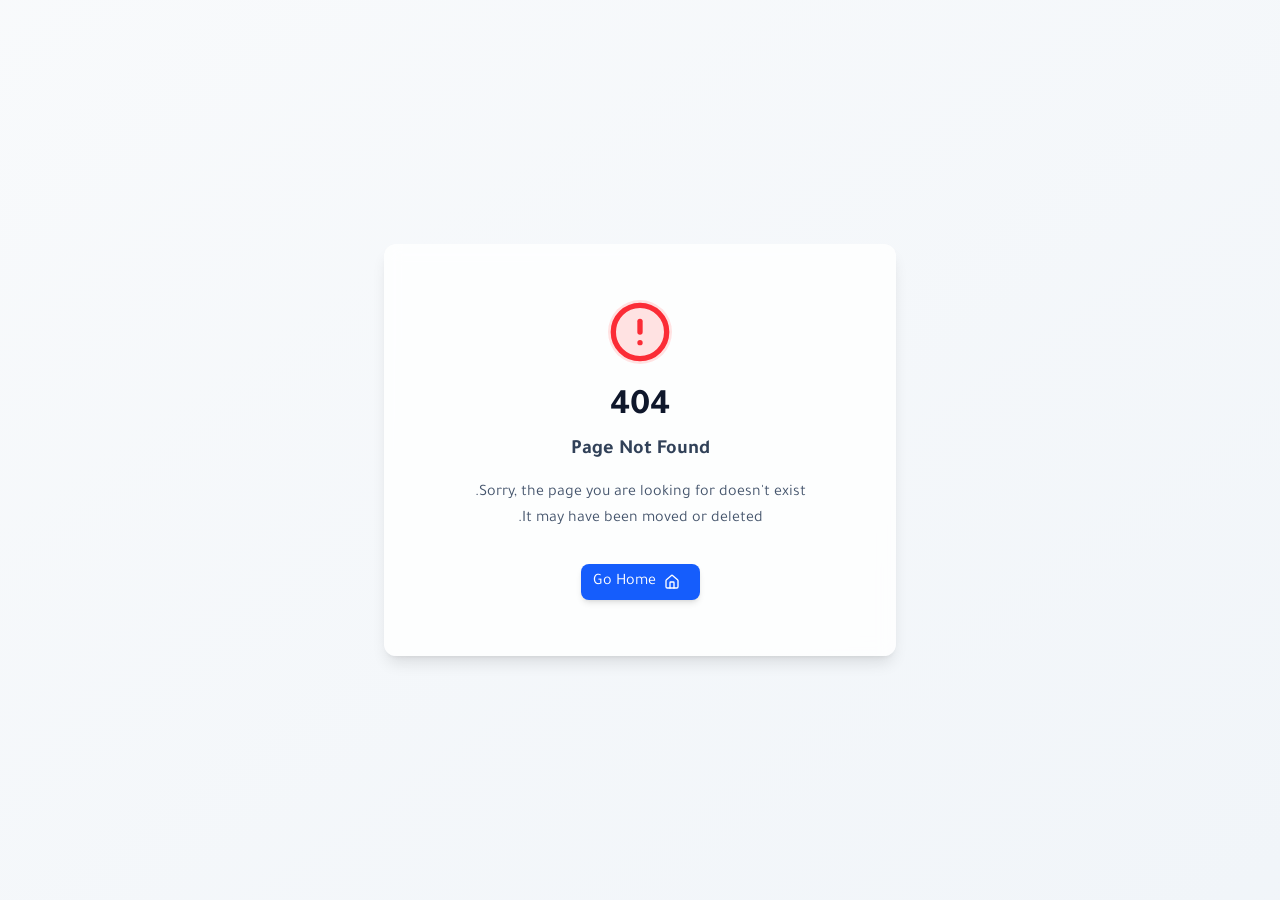
==== index.html @ eb240220 "Add files via upload" ====
<!doctype html>
<html lang="ar" dir="rtl">
  <head>
    <meta charset="UTF-8" />
    <meta name="viewport" content="width=device-width, initial-scale=1.0, maximum-scale=1, viewport-fit=cover" />
    <meta name="theme-color" content="#081a15" />
    <meta name="description" content="حصنك — وردك اليومي من الأذكار والأدعية بهدوء." />
    <meta name="apple-mobile-web-app-capable" content="yes" />
    <meta name="apple-mobile-web-app-status-bar-style" content="black-translucent" />
    <meta name="apple-mobile-web-app-title" content="حصنك" />
    <link rel="apple-touch-icon" sizes="180x180" href="./manifest.json" />
    <link rel="manifest" href="./manifest.json" />
    <title>حصنك | وردك اليومي</title>
    <script type="module" crossorigin src="./assets/index-3-UNteoE.js"></script>
    <link rel="stylesheet" crossorigin href="./assets/index-Bw2ibGDa.css">
      </head>
  <body>
    <script id="manus-runtime">window.__MANUS_HOST_DEV__ = false;
(function(){"use strict";var Mr={exports:{}},Kn={};/**
 * @license React
 * react-jsx-runtime.production.js
 *
 * Copyright (c) Meta Platforms, Inc. and affiliates.
 *
 * This source code is licensed under the MIT license found in the
 * LICENSE file in the root directory of this source tree.
 */var Fc;function dm(){if(Fc)return Kn;Fc=1;var r=Symbol.for("react.transitional.element"),i=Symbol.for("react.fragment");function c(s,d,m){var x=null;if(m!==void 0&&(x=""+m),d.key!==void 0&&(x=""+d.key),"key"in d){m={};for(var R in d)R!=="key"&&(m[R]=d[R])}else m=d;return d=m.ref,{$$typeof:r,type:s,key:x,ref:d!==void 0?d:null,props:m}}return Kn.Fragment=i,Kn.jsx=c,Kn.jsxs=c,Kn}var Ic;function fm(){return Ic||(Ic=1,Mr.exports=dm()),Mr.exports}var h=fm(),Ar={exports:{}},Pn={},Rr={exports:{}},Nr={};/**
 * @license React
 * scheduler.production.js
 *
 * Copyright (c) Meta Platforms, Inc. and affiliates.
 *
 * This source code is licensed under the MIT license found in the
 * LICENSE file in the root directory of this source tree.
 */var tu;function hm(){return tu||(tu=1,function(r){function i(A,q){var B=A.length;A.push(q);t:for(;0<B;){var bt=B-1>>>1,p=A[bt];if(0<d(p,q))A[bt]=q,A[B]=p,B=bt;else break t}}function c(A){return A.length===0?null:A[0]}function s(A){if(A.length===0)return null;var q=A[0],B=A.pop();if(B!==q){A[0]=B;t:for(var bt=0,p=A.length,O=p>>>1;bt<O;){var X=2*(bt+1)-1,G=A[X],Z=X+1,st=A[Z];if(0>d(G,B))Z<p&&0>d(st,G)?(A[bt]=st,A[Z]=B,bt=Z):(A[bt]=G,A[X]=B,bt=X);else if(Z<p&&0>d(st,B))A[bt]=st,A[Z]=B,bt=Z;else break t}}return q}function d(A,q){var B=A.sortIndex-q.sortIndex;return B!==0?B:A.id-q.id}if(r.unstable_now=void 0,typeof performance=="object"&&typeof performance.now=="function"){var m=performance;r.unstable_now=function(){return m.now()}}else{var x=Date,R=x.now();r.unstable_now=function(){return x.now()-R}}var C=[],v=[],D=1,j=null,J=3,at=!1,$=!1,nt=!1,ct=!1,ht=typeof setTimeout=="function"?setTimeout:null,St=typeof clearTimeout=="function"?clearTimeout:null,_=typeof setImmediate<"u"?setImmediate:null;function Y(A){for(var q=c(v);q!==null;){if(q.callback===null)s(v);else if(q.startTime<=A)s(v),q.sortIndex=q.expirationTime,i(C,q);else break;q=c(v)}}function H(A){if(nt=!1,Y(A),!$)if(c(C)!==null)$=!0,it||(it=!0,Bt());else{var q=c(v);q!==null&&Mt(H,q.startTime-A)}}var it=!1,rt=-1,V=5,xt=-1;function Be(){return ct?!0:!(r.unstable_now()-xt<V)}function te(){if(ct=!1,it){var A=r.unstable_now();xt=A;var q=!0;try{t:{$=!1,nt&&(nt=!1,St(rt),rt=-1),at=!0;var B=J;try{e:{for(Y(A),j=c(C);j!==null&&!(j.expirationTime>A&&Be());){var bt=j.callback;if(typeof bt=="function"){j.callback=null,J=j.priorityLevel;var p=bt(j.expirationTime<=A);if(A=r.unstable_now(),typeof p=="function"){j.callback=p,Y(A),q=!0;break e}j===c(C)&&s(C),Y(A)}else s(C);j=c(C)}if(j!==null)q=!0;else{var O=c(v);O!==null&&Mt(H,O.startTime-A),q=!1}}break t}finally{j=null,J=B,at=!1}q=void 0}}finally{q?Bt():it=!1}}}var Bt;if(typeof _=="function")Bt=function(){_(te)};else if(typeof MessageChannel<"u"){var me=new MessageChannel,Se=me.port2;me.port1.onmessage=te,Bt=function(){Se.postMessage(null)}}else Bt=function(){ht(te,0)};function Mt(A,q){rt=ht(function(){A(r.unstable_now())},q)}r.unstable_IdlePriority=5,r.unstable_ImmediatePriority=1,r.unstable_LowPriority=4,r.unstable_NormalPriority=3,r.unstable_Profiling=null,r.unstable_UserBlockingPriority=2,r.unstable_cancelCallback=function(A){A.callback=null},r.unstable_forceFrameRate=function(A){0>A||125<A?console.error("forceFrameRate takes a positive int between 0 and 125, forcing frame rates higher than 125 fps is not supported"):V=0<A?Math.floor(1e3/A):5},r.unstable_getCurrentPriorityLevel=function(){return J},r.unstable_next=function(A){switch(J){case 1:case 2:case 3:var q=3;break;default:q=J}var B=J;J=q;try{return A()}finally{J=B}},r.unstable_requestPaint=function(){ct=!0},r.unstable_runWithPriority=function(A,q){switch(A){case 1:case 2:case 3:case 4:case 5:break;default:A=3}var B=J;J=A;try{return q()}finally{J=B}},r.unstable_scheduleCallback=function(A,q,B){var bt=r.unstable_now();switch(typeof B=="object"&&B!==null?(B=B.delay,B=typeof B=="number"&&0<B?bt+B:bt):B=bt,A){case 1:var p=-1;break;case 2:p=250;break;case 5:p=1073741823;break;case 4:p=1e4;break;default:p=5e3}return p=B+p,A={id:D++,callback:q,priorityLevel:A,startTime:B,expirationTime:p,sortIndex:-1},B>bt?(A.sortIndex=B,i(v,A),c(C)===null&&A===c(v)&&(nt?(St(rt),rt=-1):nt=!0,Mt(H,B-bt))):(A.sortIndex=p,i(C,A),$||at||($=!0,it||(it=!0,Bt()))),A},r.unstable_shouldYield=Be,r.unstable_wrapCallback=function(A){var q=J;return function(){var B=J;J=q;try{return A.apply(this,arguments)}finally{J=B}}}}(Nr)),Nr}var eu;function mm(){return eu||(eu=1,Rr.exports=hm()),Rr.exports}var zr={exports:{}},ut={};/**
 * @license React
 * react.production.js
 *
 * Copyright (c) Meta Platforms, Inc. and affiliates.
 *
 * This source code is licensed under the MIT license found in the
 * LICENSE file in the root directory of this source tree.
 */var lu;function gm(){if(lu)return ut;lu=1;var r=Symbol.for("react.transitional.element"),i=Symbol.for("react.portal"),c=Symbol.for("react.fragment"),s=Symbol.for("react.strict_mode"),d=Symbol.for("react.profiler"),m=Symbol.for("react.consumer"),x=Symbol.for("react.context"),R=Symbol.for("react.forward_ref"),C=Symbol.for("react.suspense"),v=Symbol.for("react.memo"),D=Symbol.for("react.lazy"),j=Symbol.iterator;function J(p){return p===null||typeof p!="object"?null:(p=j&&p[j]||p["@@iterator"],typeof p=="function"?p:null)}var at={isMounted:function(){return!1},enqueueForceUpdate:function(){},enqueueReplaceState:function(){},enqueueSetState:function(){}},$=Object.assign,nt={};function ct(p,O,X){this.props=p,this.context=O,this.refs=nt,this.updater=X||at}ct.prototype.isReactComponent={},ct.prototype.setState=function(p,O){if(typeof p!="object"&&typeof p!="function"&&p!=null)throw Error("takes an object of state variables to update or a function which returns an object of state variables.");this.updater.enqueueSetState(this,p,O,"setState")},ct.prototype.forceUpdate=function(p){this.updater.enqueueForceUpdate(this,p,"forceUpdate")};function ht(){}ht.prototype=ct.prototype;function St(p,O,X){this.props=p,this.context=O,this.refs=nt,this.updater=X||at}var _=St.prototype=new ht;_.constructor=St,$(_,ct.prototype),_.isPureReactComponent=!0;var Y=Array.isArray,H={H:null,A:null,T:null,S:null,V:null},it=Object.prototype.hasOwnProperty;function rt(p,O,X,G,Z,st){return X=st.ref,{$$typeof:r,type:p,key:O,ref:X!==void 0?X:null,props:st}}function V(p,O){return rt(p.type,O,void 0,void 0,void 0,p.props)}function xt(p){return typeof p=="object"&&p!==null&&p.$$typeof===r}function Be(p){var O={"=":"=0",":":"=2"};return"$"+p.replace(/[=:]/g,function(X){return O[X]})}var te=/\/+/g;function Bt(p,O){return typeof p=="object"&&p!==null&&p.key!=null?Be(""+p.key):O.toString(36)}function me(){}function Se(p){switch(p.status){case"fulfilled":return p.value;case"rejected":throw p.reason;default:switch(typeof p.status=="string"?p.then(me,me):(p.status="pending",p.then(function(O){p.status==="pending"&&(p.status="fulfilled",p.value=O)},function(O){p.status==="pending"&&(p.status="rejected",p.reason=O)})),p.status){case"fulfilled":return p.value;case"rejected":throw p.reason}}throw p}function Mt(p,O,X,G,Z){var st=typeof p;(st==="undefined"||st==="boolean")&&(p=null);var I=!1;if(p===null)I=!0;else switch(st){case"bigint":case"string":case"number":I=!0;break;case"object":switch(p.$$typeof){case r:case i:I=!0;break;case D:return I=p._init,Mt(I(p._payload),O,X,G,Z)}}if(I)return Z=Z(p),I=G===""?"."+Bt(p,0):G,Y(Z)?(X="",I!=null&&(X=I.replace(te,"$&/")+"/"),Mt(Z,O,X,"",function(Jt){return Jt})):Z!=null&&(xt(Z)&&(Z=V(Z,X+(Z.key==null||p&&p.key===Z.key?"":(""+Z.key).replace(te,"$&/")+"/")+I)),O.push(Z)),1;I=0;var gt=G===""?".":G+":";if(Y(p))for(var Tt=0;Tt<p.length;Tt++)G=p[Tt],st=gt+Bt(G,Tt),I+=Mt(G,O,X,st,Z);else if(Tt=J(p),typeof Tt=="function")for(p=Tt.call(p),Tt=0;!(G=p.next()).done;)G=G.value,st=gt+Bt(G,Tt++),I+=Mt(G,O,X,st,Z);else if(st==="object"){if(typeof p.then=="function")return Mt(Se(p),O,X,G,Z);throw O=String(p),Error("Objects are not valid as a React child (found: "+(O==="[object Object]"?"object with keys {"+Object.keys(p).join(", ")+"}":O)+"). If you meant to render a collection of children, use an array instead.")}return I}function A(p,O,X){if(p==null)return p;var G=[],Z=0;return Mt(p,G,"","",function(st){return O.call(X,st,Z++)}),G}function q(p){if(p._status===-1){var O=p._result;O=O(),O.then(function(X){(p._status===0||p._status===-1)&&(p._status=1,p._result=X)},function(X){(p._status===0||p._status===-1)&&(p._status=2,p._result=X)}),p._status===-1&&(p._status=0,p._result=O)}if(p._status===1)return p._result.default;throw p._result}var B=typeof reportError=="function"?reportError:function(p){if(typeof window=="object"&&typeof window.ErrorEvent=="function"){var O=new window.ErrorEvent("error",{bubbles:!0,cancelable:!0,message:typeof p=="object"&&p!==null&&typeof p.message=="string"?String(p.message):String(p),error:p});if(!window.dispatchEvent(O))return}else if(typeof process=="object"&&typeof process.emit=="function"){process.emit("uncaughtException",p);return}console.error(p)};function bt(){}return ut.Children={map:A,forEach:function(p,O,X){A(p,function(){O.apply(this,arguments)},X)},count:function(p){var O=0;return A(p,function(){O++}),O},toArray:function(p){return A(p,function(O){return O})||[]},only:function(p){if(!xt(p))throw Error("React.Children.only expected to receive a single React element child.");return p}},ut.Component=ct,ut.Fragment=c,ut.Profiler=d,ut.PureComponent=St,ut.StrictMode=s,ut.Suspense=C,ut.__CLIENT_INTERNALS_DO_NOT_USE_OR_WARN_USERS_THEY_CANNOT_UPGRADE=H,ut.__COMPILER_RUNTIME={__proto__:null,c:function(p){return H.H.useMemoCache(p)}},ut.cache=function(p){return function(){return p.apply(null,arguments)}},ut.cloneElement=function(p,O,X){if(p==null)throw Error("The argument must be a React element, but you passed "+p+".");var G=$({},p.props),Z=p.key,st=void 0;if(O!=null)for(I in O.ref!==void 0&&(st=void 0),O.key!==void 0&&(Z=""+O.key),O)!it.call(O,I)||I==="key"||I==="__self"||I==="__source"||I==="ref"&&O.ref===void 0||(G[I]=O[I]);var I=arguments.length-2;if(I===1)G.children=X;else if(1<I){for(var gt=Array(I),Tt=0;Tt<I;Tt++)gt[Tt]=arguments[Tt+2];G.children=gt}return rt(p.type,Z,void 0,void 0,st,G)},ut.createContext=function(p){return p={$$typeof:x,_currentValue:p,_currentValue2:p,_threadCount:0,Provider:null,Consumer:null},p.Provider=p,p.Consumer={$$typeof:m,_context:p},p},ut.createElement=function(p,O,X){var G,Z={},st=null;if(O!=null)for(G in O.key!==void 0&&(st=""+O.key),O)it.call(O,G)&&G!=="key"&&G!=="__self"&&G!=="__source"&&(Z[G]=O[G]);var I=arguments.length-2;if(I===1)Z.children=X;else if(1<I){for(var gt=Array(I),Tt=0;Tt<I;Tt++)gt[Tt]=arguments[Tt+2];Z.children=gt}if(p&&p.defaultProps)for(G in I=p.defaultProps,I)Z[G]===void 0&&(Z[G]=I[G]);return rt(p,st,void 0,void 0,null,Z)},ut.createRef=function(){return{current:null}},ut.forwardRef=function(p){return{$$typeof:R,render:p}},ut.isValidElement=xt,ut.lazy=function(p){return{$$typeof:D,_payload:{_status:-1,_result:p},_init:q}},ut.memo=function(p,O){return{$$typeof:v,type:p,compare:O===void 0?null:O}},ut.startTransition=function(p){var O=H.T,X={};H.T=X;try{var G=p(),Z=H.S;Z!==null&&Z(X,G),typeof G=="object"&&G!==null&&typeof G.then=="function"&&G.then(bt,B)}catch(st){B(st)}finally{H.T=O}},ut.unstable_useCacheRefresh=function(){return H.H.useCacheRefresh()},ut.use=function(p){return H.H.use(p)},ut.useActionState=function(p,O,X){return H.H.useActionState(p,O,X)},ut.useCallback=function(p,O){return H.H.useCallback(p,O)},ut.useContext=function(p){return H.H.useContext(p)},ut.useDebugValue=function(){},ut.useDeferredValue=function(p,O){return H.H.useDeferredValue(p,O)},ut.useEffect=function(p,O,X){var G=H.H;if(typeof X=="function")throw Error("useEffect CRUD overload is not enabled in this build of React.");return G.useEffect(p,O)},ut.useId=function(){return H.H.useId()},ut.useImperativeHandle=function(p,O,X){return H.H.useImperativeHandle(p,O,X)},ut.useInsertionEffect=function(p,O){return H.H.useInsertionEffect(p,O)},ut.useLayoutEffect=function(p,O){return H.H.useLayoutEffect(p,O)},ut.useMemo=function(p,O){return H.H.useMemo(p,O)},ut.useOptimistic=function(p,O){return H.H.useOptimistic(p,O)},ut.useReducer=function(p,O,X){return H.H.useReducer(p,O,X)},ut.useRef=function(p){return H.H.useRef(p)},ut.useState=function(p){return H.H.useState(p)},ut.useSyncExternalStore=function(p,O,X){return H.H.useSyncExternalStore(p,O,X)},ut.useTransition=function(){return H.H.useTransition()},ut.version="19.1.1",ut}var au;function _r(){return au||(au=1,zr.exports=gm()),zr.exports}var kr={exports:{}},he={};/**
 * @license React
 * react-dom.production.js
 *
 * Copyright (c) Meta Platforms, Inc. and affiliates.
 *
 * This source code is licensed under the MIT license found in the
 * LICENSE file in the root directory of this source tree.
 */var nu;function pm(){if(nu)return he;nu=1;var r=_r();function i(C){var v="https://react.dev/errors/"+C;if(1<arguments.length){v+="?args[]="+encodeURIComponent(arguments[1]);for(var D=2;D<arguments.length;D++)v+="&args[]="+encodeURIComponent(arguments[D])}return"Minified React error #"+C+"; visit "+v+" for the full message or use the non-minified dev environment for full errors and additional helpful warnings."}function c(){}var s={d:{f:c,r:function(){throw Error(i(522))},D:c,C:c,L:c,m:c,X:c,S:c,M:c},p:0,findDOMNode:null},d=Symbol.for("react.portal");function m(C,v,D){var j=3<arguments.length&&arguments[3]!==void 0?arguments[3]:null;return{$$typeof:d,key:j==null?null:""+j,children:C,containerInfo:v,implementation:D}}var x=r.__CLIENT_INTERNALS_DO_NOT_USE_OR_WARN_USERS_THEY_CANNOT_UPGRADE;function R(C,v){if(C==="font")return"";if(typeof v=="string")return v==="use-credentials"?v:""}return he.__DOM_INTERNALS_DO_NOT_USE_OR_WARN_USERS_THEY_CANNOT_UPGRADE=s,he.createPortal=function(C,v){var D=2<arguments.length&&arguments[2]!==void 0?arguments[2]:null;if(!v||v.nodeType!==1&&v.nodeType!==9&&v.nodeType!==11)throw Error(i(299));return m(C,v,null,D)},he.flushSync=function(C){var v=x.T,D=s.p;try{if(x.T=null,s.p=2,C)return C()}finally{x.T=v,s.p=D,s.d.f()}},he.preconnect=function(C,v){typeof C=="string"&&(v?(v=v.crossOrigin,v=typeof v=="string"?v==="use-credentials"?v:"":void 0):v=null,s.d.C(C,v))},he.prefetchDNS=function(C){typeof C=="string"&&s.d.D(C)},he.preinit=function(C,v){if(typeof C=="string"&&v&&typeof v.as=="string"){var D=v.as,j=R(D,v.crossOrigin),J=typeof v.integrity=="string"?v.integrity:void 0,at=typeof v.fetchPriority=="string"?v.fetchPriority:void 0;D==="style"?s.d.S(C,typeof v.precedence=="string"?v.precedence:void 0,{crossOrigin:j,integrity:J,fetchPriority:at}):D==="script"&&s.d.X(C,{crossOrigin:j,integrity:J,fetchPriority:at,nonce:typeof v.nonce=="string"?v.nonce:void 0})}},he.preinitModule=function(C,v){if(typeof C=="string")if(typeof v=="object"&&v!==null){if(v.as==null||v.as==="script"){var D=R(v.as,v.crossOrigin);s.d.M(C,{crossOrigin:D,integrity:typeof v.integrity=="string"?v.integrity:void 0,nonce:typeof v.nonce=="string"?v.nonce:void 0})}}else v==null&&s.d.M(C)},he.preload=function(C,v){if(typeof C=="string"&&typeof v=="object"&&v!==null&&typeof v.as=="string"){var D=v.as,j=R(D,v.crossOrigin);s.d.L(C,D,{crossOrigin:j,integrity:typeof v.integrity=="string"?v.integrity:void 0,nonce:typeof v.nonce=="string"?v.nonce:void 0,type:typeof v.type=="string"?v.type:void 0,fetchPriority:typeof v.fetchPriority=="string"?v.fetchPriority:void 0,referrerPolicy:typeof v.referrerPolicy=="string"?v.referrerPolicy:void 0,imageSrcSet:typeof v.imageSrcSet=="string"?v.imageSrcSet:void 0,imageSizes:typeof v.imageSizes=="string"?v.imageSizes:void 0,media:typeof v.media=="string"?v.media:void 0})}},he.preloadModule=function(C,v){if(typeof C=="string")if(v){var D=R(v.as,v.crossOrigin);s.d.m(C,{as:typeof v.as=="string"&&v.as!=="script"?v.as:void 0,crossOrigin:D,integrity:typeof v.integrity=="string"?v.integrity:void 0})}else s.d.m(C)},he.requestFormReset=function(C){s.d.r(C)},he.unstable_batchedUpdates=function(C,v){return C(v)},he.useFormState=function(C,v,D){return x.H.useFormState(C,v,D)},he.useFormStatus=function(){return x.H.useHostTransitionStatus()},he.version="19.1.1",he}var ou;function ym(){if(ou)return kr.exports;ou=1;function r(){if(!(typeof __REACT_DEVTOOLS_GLOBAL_HOOK__>"u"||typeof __REACT_DEVTOOLS_GLOBAL_HOOK__.checkDCE!="function"))try{__REACT_DEVTOOLS_GLOBAL_HOOK__.checkDCE(r)}catch(i){console.error(i)}}return r(),kr.exports=pm(),kr.exports}/**
 * @license React
 * react-dom-client.production.js
 *
 * Copyright (c) Meta Platforms, Inc. and affiliates.
 *
 * This source code is licensed under the MIT license found in the
 * LICENSE file in the root directory of this source tree.
 */var iu;function vm(){if(iu)return Pn;iu=1;var r=mm(),i=_r(),c=ym();function s(t){var e="https://react.dev/errors/"+t;if(1<arguments.length){e+="?args[]="+encodeURIComponent(arguments[1]);for(var l=2;l<arguments.length;l++)e+="&args[]="+encodeURIComponent(arguments[l])}return"Minified React error #"+t+"; visit "+e+" for the full message or use the non-minified dev environment for full errors and additional helpful warnings."}function d(t){return!(!t||t.nodeType!==1&&t.nodeType!==9&&t.nodeType!==11)}function m(t){var e=t,l=t;if(t.alternate)for(;e.return;)e=e.return;else{t=e;do e=t,(e.flags&4098)!==0&&(l=e.return),t=e.return;while(t)}return e.tag===3?l:null}function x(t){if(t.tag===13){var e=t.memoizedState;if(e===null&&(t=t.alternate,t!==null&&(e=t.memoizedState)),e!==null)return e.dehydrated}return null}function R(t){if(m(t)!==t)throw Error(s(188))}function C(t){var e=t.alternate;if(!e){if(e=m(t),e===null)throw Error(s(188));return e!==t?null:t}for(var l=t,a=e;;){var n=l.return;if(n===null)break;var o=n.alternate;if(o===null){if(a=n.return,a!==null){l=a;continue}break}if(n.child===o.child){for(o=n.child;o;){if(o===l)return R(n),t;if(o===a)return R(n),e;o=o.sibling}throw Error(s(188))}if(l.return!==a.return)l=n,a=o;else{for(var u=!1,f=n.child;f;){if(f===l){u=!0,l=n,a=o;break}if(f===a){u=!0,a=n,l=o;break}f=f.sibling}if(!u){for(f=o.child;f;){if(f===l){u=!0,l=o,a=n;break}if(f===a){u=!0,a=o,l=n;break}f=f.sibling}if(!u)throw Error(s(189))}}if(l.alternate!==a)throw Error(s(190))}if(l.tag!==3)throw Error(s(188));return l.stateNode.current===l?t:e}function v(t){var e=t.tag;if(e===5||e===26||e===27||e===6)return t;for(t=t.child;t!==null;){if(e=v(t),e!==null)return e;t=t.sibling}return null}var D=Object.assign,j=Symbol.for("react.element"),J=Symbol.for("react.transitional.element"),at=Symbol.for("react.portal"),$=Symbol.for("react.fragment"),nt=Symbol.for("react.strict_mode"),ct=Symbol.for("react.profiler"),ht=Symbol.for("react.provider"),St=Symbol.for("react.consumer"),_=Symbol.for("react.context"),Y=Symbol.for("react.forward_ref"),H=Symbol.for("react.suspense"),it=Symbol.for("react.suspense_list"),rt=Symbol.for("react.memo"),V=Symbol.for("react.lazy"),xt=Symbol.for("react.activity"),Be=Symbol.for("react.memo_cache_sentinel"),te=Symbol.iterator;function Bt(t){return t===null||typeof t!="object"?null:(t=te&&t[te]||t["@@iterator"],typeof t=="function"?t:null)}var me=Symbol.for("react.client.reference");function Se(t){if(t==null)return null;if(typeof t=="function")return t.$$typeof===me?null:t.displayName||t.name||null;if(typeof t=="string")return t;switch(t){case $:return"Fragment";case ct:return"Profiler";case nt:return"StrictMode";case H:return"Suspense";case it:return"SuspenseList";case xt:return"Activity"}if(typeof t=="object")switch(t.$$typeof){case at:return"Portal";case _:return(t.displayName||"Context")+".Provider";case St:return(t._context.displayName||"Context")+".Consumer";case Y:var e=t.render;return t=t.displayName,t||(t=e.displayName||e.name||"",t=t!==""?"ForwardRef("+t+")":"ForwardRef"),t;case rt:return e=t.displayName||null,e!==null?e:Se(t.type)||"Memo";case V:e=t._payload,t=t._init;try{return Se(t(e))}catch{}}return null}var Mt=Array.isArray,A=i.__CLIENT_INTERNALS_DO_NOT_USE_OR_WARN_USERS_THEY_CANNOT_UPGRADE,q=c.__DOM_INTERNALS_DO_NOT_USE_OR_WARN_USERS_THEY_CANNOT_UPGRADE,B={pending:!1,data:null,method:null,action:null},bt=[],p=-1;function O(t){return{current:t}}function X(t){0>p||(t.current=bt[p],bt[p]=null,p--)}function G(t,e){p++,bt[p]=t.current,t.current=e}var Z=O(null),st=O(null),I=O(null),gt=O(null);function Tt(t,e){switch(G(I,e),G(st,t),G(Z,null),e.nodeType){case 9:case 11:t=(t=e.documentElement)&&(t=t.namespaceURI)?Uh(t):0;break;default:if(t=e.tagName,e=e.namespaceURI)e=Uh(e),t=Gh(e,t);else switch(t){case"svg":t=1;break;case"math":t=2;break;default:t=0}}X(Z),G(Z,t)}function Jt(){X(Z),X(st),X(I)}function Ke(t){t.memoizedState!==null&&G(gt,t);var e=Z.current,l=Gh(e,t.type);e!==l&&(G(st,t),G(Z,l))}function Ce(t){st.current===t&&(X(Z),X(st)),gt.current===t&&(X(gt),Wo._currentValue=B)}var Pe=Object.prototype.hasOwnProperty,yl=r.unstable_scheduleCallback,sn=r.unstable_cancelCallback,Ca=r.unstable_shouldYield,ri=r.unstable_requestPaint,ge=r.unstable_now,si=r.unstable_getCurrentPriorityLevel,Ul=r.unstable_ImmediatePriority,Fn=r.unstable_UserBlockingPriority,nl=r.unstable_NormalPriority,ci=r.unstable_LowPriority,Gl=r.unstable_IdlePriority,ui=r.log,Ea=r.unstable_setDisableYieldValue,ql=null,Wt=null;function Je(t){if(typeof ui=="function"&&Ea(t),Wt&&typeof Wt.setStrictMode=="function")try{Wt.setStrictMode(ql,t)}catch{}}var $t=Math.clz32?Math.clz32:fi,di=Math.log,Ta=Math.LN2;function fi(t){return t>>>=0,t===0?32:31-(di(t)/Ta|0)|0}var L=256,cn=4194304;function vl(t){var e=t&42;if(e!==0)return e;switch(t&-t){case 1:return 1;case 2:return 2;case 4:return 4;case 8:return 8;case 16:return 16;case 32:return 32;case 64:return 64;case 128:return 128;case 256:case 512:case 1024:case 2048:case 4096:case 8192:case 16384:case 32768:case 65536:case 131072:case 262144:case 524288:case 1048576:case 2097152:return t&4194048;case 4194304:case 8388608:case 16777216:case 33554432:return t&62914560;case 67108864:return 67108864;case 134217728:return 134217728;case 268435456:return 268435456;case 536870912:return 536870912;case 1073741824:return 0;default:return t}}function un(t,e,l){var a=t.pendingLanes;if(a===0)return 0;var n=0,o=t.suspendedLanes,u=t.pingedLanes;t=t.warmLanes;var f=a&134217727;return f!==0?(a=f&~o,a!==0?n=vl(a):(u&=f,u!==0?n=vl(u):l||(l=f&~t,l!==0&&(n=vl(l))))):(f=a&~o,f!==0?n=vl(f):u!==0?n=vl(u):l||(l=a&~t,l!==0&&(n=vl(l)))),n===0?0:e!==0&&e!==n&&(e&o)===0&&(o=n&-n,l=e&-e,o>=l||o===32&&(l&4194048)!==0)?e:n}function Dt(t,e){return(t.pendingLanes&~(t.suspendedLanes&~t.pingedLanes)&e)===0}function In(t,e){switch(t){case 1:case 2:case 4:case 8:case 64:return e+250;case 16:case 32:case 128:case 256:case 512:case 1024:case 2048:case 4096:case 8192:case 16384:case 32768:case 65536:case 131072:case 262144:case 524288:case 1048576:case 2097152:return e+5e3;case 4194304:case 8388608:case 16777216:case 33554432:return-1;case 67108864:case 134217728:case 268435456:case 536870912:case 1073741824:return-1;default:return-1}}function to(){var t=L;return L<<=1,(L&4194048)===0&&(L=256),t}function hi(){var t=cn;return cn<<=1,(cn&62914560)===0&&(cn=4194304),t}function eo(t){for(var e=[],l=0;31>l;l++)e.push(t);return e}function Da(t,e){t.pendingLanes|=e,e!==268435456&&(t.suspendedLanes=0,t.pingedLanes=0,t.warmLanes=0)}function ts(t,e,l,a,n,o){var u=t.pendingLanes;t.pendingLanes=l,t.suspendedLanes=0,t.pingedLanes=0,t.warmLanes=0,t.expiredLanes&=l,t.entangledLanes&=l,t.errorRecoveryDisabledLanes&=l,t.shellSuspendCounter=0;var f=t.entanglements,g=t.expirationTimes,S=t.hiddenUpdates;for(l=u&~l;0<l;){var N=31-$t(l),k=1<<N;f[N]=0,g[N]=-1;var E=S[N];if(E!==null)for(S[N]=null,N=0;N<E.length;N++){var T=E[N];T!==null&&(T.lane&=-536870913)}l&=~k}a!==0&&mi(t,a,0),o!==0&&n===0&&t.tag!==0&&(t.suspendedLanes|=o&~(u&~e))}function mi(t,e,l){t.pendingLanes|=e,t.suspendedLanes&=~e;var a=31-$t(e);t.entangledLanes|=e,t.entanglements[a]=t.entanglements[a]|1073741824|l&4194090}function gi(t,e){var l=t.entangledLanes|=e;for(t=t.entanglements;l;){var a=31-$t(l),n=1<<a;n&e|t[a]&e&&(t[a]|=e),l&=~n}}function lo(t){switch(t){case 2:t=1;break;case 8:t=4;break;case 32:t=16;break;case 256:case 512:case 1024:case 2048:case 4096:case 8192:case 16384:case 32768:case 65536:case 131072:case 262144:case 524288:case 1048576:case 2097152:case 4194304:case 8388608:case 16777216:case 33554432:t=128;break;case 268435456:t=134217728;break;default:t=0}return t}function ao(t){return t&=-t,2<t?8<t?(t&134217727)!==0?32:268435456:8:2}function pi(){var t=q.p;return t!==0?t:(t=window.event,t===void 0?32:om(t.type))}function es(t,e){var l=q.p;try{return q.p=t,e()}finally{q.p=l}}var ol=Math.random().toString(36).slice(2),ee="__reactFiber$"+ol,pe="__reactProps$"+ol,Yl="__reactContainer$"+ol,no="__reactEvents$"+ol,ls="__reactListeners$"+ol,as="__reactHandles$"+ol,yi="__reactResources$"+ol,Ma="__reactMarker$"+ol;function oo(t){delete t[ee],delete t[pe],delete t[no],delete t[ls],delete t[as]}function Vl(t){var e=t[ee];if(e)return e;for(var l=t.parentNode;l;){if(e=l[Yl]||l[ee]){if(l=e.alternate,e.child!==null||l!==null&&l.child!==null)for(t=Xh(t);t!==null;){if(l=t[ee])return l;t=Xh(t)}return e}t=l,l=t.parentNode}return null}function Xl(t){if(t=t[ee]||t[Yl]){var e=t.tag;if(e===5||e===6||e===13||e===26||e===27||e===3)return t}return null}function Aa(t){var e=t.tag;if(e===5||e===26||e===27||e===6)return t.stateNode;throw Error(s(33))}function Zl(t){var e=t[yi];return e||(e=t[yi]={hoistableStyles:new Map,hoistableScripts:new Map}),e}function Vt(t){t[Ma]=!0}var vi=new Set,bi={};function bl(t,e){We(t,e),We(t+"Capture",e)}function We(t,e){for(bi[t]=e,t=0;t<e.length;t++)vi.add(e[t])}var ns=RegExp("^[:A-Z_a-z\\u00C0-\\u00D6\\u00D8-\\u00F6\\u00F8-\\u02FF\\u0370-\\u037D\\u037F-\\u1FFF\\u200C-\\u200D\\u2070-\\u218F\\u2C00-\\u2FEF\\u3001-\\uD7FF\\uF900-\\uFDCF\\uFDF0-\\uFFFD][:A-Z_a-z\\u00C0-\\u00D6\\u00D8-\\u00F6\\u00F8-\\u02FF\\u0370-\\u037D\\u037F-\\u1FFF\\u200C-\\u200D\\u2070-\\u218F\\u2C00-\\u2FEF\\u3001-\\uD7FF\\uF900-\\uFDCF\\uFDF0-\\uFFFD\\-.0-9\\u00B7\\u0300-\\u036F\\u203F-\\u2040]*$"),xi={},wi={};function Ra(t){return Pe.call(wi,t)?!0:Pe.call(xi,t)?!1:ns.test(t)?wi[t]=!0:(xi[t]=!0,!1)}function M(t,e,l){if(Ra(e))if(l===null)t.removeAttribute(e);else{switch(typeof l){case"undefined":case"function":case"symbol":t.removeAttribute(e);return;case"boolean":var a=e.toLowerCase().slice(0,5);if(a!=="data-"&&a!=="aria-"){t.removeAttribute(e);return}}t.setAttribute(e,""+l)}}function tt(t,e,l){if(l===null)t.removeAttribute(e);else{switch(typeof l){case"undefined":case"function":case"symbol":case"boolean":t.removeAttribute(e);return}t.setAttribute(e,""+l)}}function Ot(t,e,l,a){if(a===null)t.removeAttribute(l);else{switch(typeof a){case"undefined":case"function":case"symbol":case"boolean":t.removeAttribute(l);return}t.setAttributeNS(e,l,""+a)}}var le,Ee;function ae(t){if(le===void 0)try{throw Error()}catch(l){var e=l.stack.trim().match(/\n( *(at )?)/);le=e&&e[1]||"",Ee=-1<l.stack.indexOf(`
    at`)?" (<anonymous>)":-1<l.stack.indexOf("@")?"@unknown:0:0":""}return`
`+le+t+Ee}var Le=!1;function He(t,e){if(!t||Le)return"";Le=!0;var l=Error.prepareStackTrace;Error.prepareStackTrace=void 0;try{var a={DetermineComponentFrameRoot:function(){try{if(e){var k=function(){throw Error()};if(Object.defineProperty(k.prototype,"props",{set:function(){throw Error()}}),typeof Reflect=="object"&&Reflect.construct){try{Reflect.construct(k,[])}catch(T){var E=T}Reflect.construct(t,[],k)}else{try{k.call()}catch(T){E=T}t.call(k.prototype)}}else{try{throw Error()}catch(T){E=T}(k=t())&&typeof k.catch=="function"&&k.catch(function(){})}}catch(T){if(T&&E&&typeof T.stack=="string")return[T.stack,E.stack]}return[null,null]}};a.DetermineComponentFrameRoot.displayName="DetermineComponentFrameRoot";var n=Object.getOwnPropertyDescriptor(a.DetermineComponentFrameRoot,"name");n&&n.configurable&&Object.defineProperty(a.DetermineComponentFrameRoot,"name",{value:"DetermineComponentFrameRoot"});var o=a.DetermineComponentFrameRoot(),u=o[0],f=o[1];if(u&&f){var g=u.split(`
`),S=f.split(`
`);for(n=a=0;a<g.length&&!g[a].includes("DetermineComponentFrameRoot");)a++;for(;n<S.length&&!S[n].includes("DetermineComponentFrameRoot");)n++;if(a===g.length||n===S.length)for(a=g.length-1,n=S.length-1;1<=a&&0<=n&&g[a]!==S[n];)n--;for(;1<=a&&0<=n;a--,n--)if(g[a]!==S[n]){if(a!==1||n!==1)do if(a--,n--,0>n||g[a]!==S[n]){var N=`
`+g[a].replace(" at new "," at ");return t.displayName&&N.includes("<anonymous>")&&(N=N.replace("<anonymous>",t.displayName)),N}while(1<=a&&0<=n);break}}}finally{Le=!1,Error.prepareStackTrace=l}return(l=t?t.displayName||t.name:"")?ae(l):""}function Ql(t){switch(t.tag){case 26:case 27:case 5:return ae(t.type);case 16:return ae("Lazy");case 13:return ae("Suspense");case 19:return ae("SuspenseList");case 0:case 15:return He(t.type,!1);case 11:return He(t.type.render,!1);case 1:return He(t.type,!0);case 31:return ae("Activity");default:return""}}function xl(t){try{var e="";do e+=Ql(t),t=t.return;while(t);return e}catch(l){return`
Error generating stack: `+l.message+`
`+l.stack}}function Xt(t){switch(typeof t){case"bigint":case"boolean":case"number":case"string":case"undefined":return t;case"object":return t;default:return""}}function il(t){var e=t.type;return(t=t.nodeName)&&t.toLowerCase()==="input"&&(e==="checkbox"||e==="radio")}function ve(t){var e=il(t)?"checked":"value",l=Object.getOwnPropertyDescriptor(t.constructor.prototype,e),a=""+t[e];if(!t.hasOwnProperty(e)&&typeof l<"u"&&typeof l.get=="function"&&typeof l.set=="function"){var n=l.get,o=l.set;return Object.defineProperty(t,e,{configurable:!0,get:function(){return n.call(this)},set:function(u){a=""+u,o.call(this,u)}}),Object.defineProperty(t,e,{enumerable:l.enumerable}),{getValue:function(){return a},setValue:function(u){a=""+u},stopTracking:function(){t._valueTracker=null,delete t[e]}}}}function re(t){t._valueTracker||(t._valueTracker=ve(t))}function rl(t){if(!t)return!1;var e=t._valueTracker;if(!e)return!0;var l=e.getValue(),a="";return t&&(a=il(t)?t.checked?"true":"false":t.value),t=a,t!==l?(e.setValue(t),!0):!1}function wl(t){if(t=t||(typeof document<"u"?document:void 0),typeof t>"u")return null;try{return t.activeElement||t.body}catch{return t.body}}var dn=/[\n"\\]/g;function se(t){return t.replace(dn,function(e){return"\\"+e.charCodeAt(0).toString(16)+" "})}function Kl(t,e,l,a,n,o,u,f){t.name="",u!=null&&typeof u!="function"&&typeof u!="symbol"&&typeof u!="boolean"?t.type=u:t.removeAttribute("type"),e!=null?u==="number"?(e===0&&t.value===""||t.value!=e)&&(t.value=""+Xt(e)):t.value!==""+Xt(e)&&(t.value=""+Xt(e)):u!=="submit"&&u!=="reset"||t.removeAttribute("value"),e!=null?Pl(t,u,Xt(e)):l!=null?Pl(t,u,Xt(l)):a!=null&&t.removeAttribute("value"),n==null&&o!=null&&(t.defaultChecked=!!o),n!=null&&(t.checked=n&&typeof n!="function"&&typeof n!="symbol"),f!=null&&typeof f!="function"&&typeof f!="symbol"&&typeof f!="boolean"?t.name=""+Xt(f):t.removeAttribute("name")}function Na(t,e,l,a,n,o,u,f){if(o!=null&&typeof o!="function"&&typeof o!="symbol"&&typeof o!="boolean"&&(t.type=o),e!=null||l!=null){if(!(o!=="submit"&&o!=="reset"||e!=null))return;l=l!=null?""+Xt(l):"",e=e!=null?""+Xt(e):l,f||e===t.value||(t.value=e),t.defaultValue=e}a=a??n,a=typeof a!="function"&&typeof a!="symbol"&&!!a,t.checked=f?t.checked:!!a,t.defaultChecked=!!a,u!=null&&typeof u!="function"&&typeof u!="symbol"&&typeof u!="boolean"&&(t.name=u)}function Pl(t,e,l){e==="number"&&wl(t.ownerDocument)===t||t.defaultValue===""+l||(t.defaultValue=""+l)}function $e(t,e,l,a){if(t=t.options,e){e={};for(var n=0;n<l.length;n++)e["$"+l[n]]=!0;for(l=0;l<t.length;l++)n=e.hasOwnProperty("$"+t[l].value),t[l].selected!==n&&(t[l].selected=n),n&&a&&(t[l].defaultSelected=!0)}else{for(l=""+Xt(l),e=null,n=0;n<t.length;n++){if(t[n].value===l){t[n].selected=!0,a&&(t[n].defaultSelected=!0);return}e!==null||t[n].disabled||(e=t[n])}e!==null&&(e.selected=!0)}}function za(t,e,l){if(e!=null&&(e=""+Xt(e),e!==t.value&&(t.value=e),l==null)){t.defaultValue!==e&&(t.defaultValue=e);return}t.defaultValue=l!=null?""+Xt(l):""}function _a(t,e,l,a){if(e==null){if(a!=null){if(l!=null)throw Error(s(92));if(Mt(a)){if(1<a.length)throw Error(s(93));a=a[0]}l=a}l==null&&(l=""),e=l}l=Xt(e),t.defaultValue=l,a=t.textContent,a===l&&a!==""&&a!==null&&(t.value=a)}function Fe(t,e){if(e){var l=t.firstChild;if(l&&l===t.lastChild&&l.nodeType===3){l.nodeValue=e;return}}t.textContent=e}var fn=new Set("animationIterationCount aspectRatio borderImageOutset borderImageSlice borderImageWidth boxFlex boxFlexGroup boxOrdinalGroup columnCount columns flex flexGrow flexPositive flexShrink flexNegative flexOrder gridArea gridRow gridRowEnd gridRowSpan gridRowStart gridColumn gridColumnEnd gridColumnSpan gridColumnStart fontWeight lineClamp lineHeight opacity order orphans scale tabSize widows zIndex zoom fillOpacity floodOpacity stopOpacity strokeDasharray strokeDashoffset strokeMiterlimit strokeOpacity strokeWidth MozAnimationIterationCount MozBoxFlex MozBoxFlexGroup MozLineClamp msAnimationIterationCount msFlex msZoom msFlexGrow msFlexNegative msFlexOrder msFlexPositive msFlexShrink msGridColumn msGridColumnSpan msGridRow msGridRowSpan WebkitAnimationIterationCount WebkitBoxFlex WebKitBoxFlexGroup WebkitBoxOrdinalGroup WebkitColumnCount WebkitColumns WebkitFlex WebkitFlexGrow WebkitFlexPositive WebkitFlexShrink WebkitLineClamp".split(" "));function ka(t,e,l){var a=e.indexOf("--")===0;l==null||typeof l=="boolean"||l===""?a?t.setProperty(e,""):e==="float"?t.cssFloat="":t[e]="":a?t.setProperty(e,l):typeof l!="number"||l===0||fn.has(e)?e==="float"?t.cssFloat=l:t[e]=(""+l).trim():t[e]=l+"px"}function Oa(t,e,l){if(e!=null&&typeof e!="object")throw Error(s(62));if(t=t.style,l!=null){for(var a in l)!l.hasOwnProperty(a)||e!=null&&e.hasOwnProperty(a)||(a.indexOf("--")===0?t.setProperty(a,""):a==="float"?t.cssFloat="":t[a]="");for(var n in e)a=e[n],e.hasOwnProperty(n)&&l[n]!==a&&ka(t,n,a)}else for(var o in e)e.hasOwnProperty(o)&&ka(t,o,e[o])}function ja(t){if(t.indexOf("-")===-1)return!1;switch(t){case"annotation-xml":case"color-profile":case"font-face":case"font-face-src":case"font-face-uri":case"font-face-format":case"font-face-name":case"missing-glyph":return!1;default:return!0}}var Si=new Map([["acceptCharset","accept-charset"],["htmlFor","for"],["httpEquiv","http-equiv"],["crossOrigin","crossorigin"],["accentHeight","accent-height"],["alignmentBaseline","alignment-baseline"],["arabicForm","arabic-form"],["baselineShift","baseline-shift"],["capHeight","cap-height"],["clipPath","clip-path"],["clipRule","clip-rule"],["colorInterpolation","color-interpolation"],["colorInterpolationFilters","color-interpolation-filters"],["colorProfile","color-profile"],["colorRendering","color-rendering"],["dominantBaseline","dominant-baseline"],["enableBackground","enable-background"],["fillOpacity","fill-opacity"],["fillRule","fill-rule"],["floodColor","flood-color"],["floodOpacity","flood-opacity"],["fontFamily","font-family"],["fontSize","font-size"],["fontSizeAdjust","font-size-adjust"],["fontStretch","font-stretch"],["fontStyle","font-style"],["fontVariant","font-variant"],["fontWeight","font-weight"],["glyphName","glyph-name"],["glyphOrientationHorizontal","glyph-orientation-horizontal"],["glyphOrientationVertical","glyph-orientation-vertical"],["horizAdvX","horiz-adv-x"],["horizOriginX","horiz-origin-x"],["imageRendering","image-rendering"],["letterSpacing","letter-spacing"],["lightingColor","lighting-color"],["markerEnd","marker-end"],["markerMid","marker-mid"],["markerStart","marker-start"],["overlinePosition","overline-position"],["overlineThickness","overline-thickness"],["paintOrder","paint-order"],["panose-1","panose-1"],["pointerEvents","pointer-events"],["renderingIntent","rendering-intent"],["shapeRendering","shape-rendering"],["stopColor","stop-color"],["stopOpacity","stop-opacity"],["strikethroughPosition","strikethrough-position"],["strikethroughThickness","strikethrough-thickness"],["strokeDasharray","stroke-dasharray"],["strokeDashoffset","stroke-dashoffset"],["strokeLinecap","stroke-linecap"],["strokeLinejoin","stroke-linejoin"],["strokeMiterlimit","stroke-miterlimit"],["strokeOpacity","stroke-opacity"],["strokeWidth","stroke-width"],["textAnchor","text-anchor"],["textDecoration","text-decoration"],["textRendering","text-rendering"],["transformOrigin","transform-origin"],["underlinePosition","underline-position"],["underlineThickness","underline-thickness"],["unicodeBidi","unicode-bidi"],["unicodeRange","unicode-range"],["unitsPerEm","units-per-em"],["vAlphabetic","v-alphabetic"],["vHanging","v-hanging"],["vIdeographic","v-ideographic"],["vMathematical","v-mathematical"],["vectorEffect","vector-effect"],["vertAdvY","vert-adv-y"],["vertOriginX","vert-origin-x"],["vertOriginY","vert-origin-y"],["wordSpacing","word-spacing"],["writingMode","writing-mode"],["xmlnsXlink","xmlns:xlink"],["xHeight","x-height"]]),Ci=/^[\u0000-\u001F ]*j[\r\n\t]*a[\r\n\t]*v[\r\n\t]*a[\r\n\t]*s[\r\n\t]*c[\r\n\t]*r[\r\n\t]*i[\r\n\t]*p[\r\n\t]*t[\r\n\t]*:/i;function Ba(t){return Ci.test(""+t)?"javascript:throw new Error('React has blocked a javascript: URL as a security precaution.')":t}var hn=null;function mn(t){return t=t.target||t.srcElement||window,t.correspondingUseElement&&(t=t.correspondingUseElement),t.nodeType===3?t.parentNode:t}var Sl=null,Cl=null;function io(t){var e=Xl(t);if(e&&(t=e.stateNode)){var l=t[pe]||null;t:switch(t=e.stateNode,e.type){case"input":if(Kl(t,l.value,l.defaultValue,l.defaultValue,l.checked,l.defaultChecked,l.type,l.name),e=l.name,l.type==="radio"&&e!=null){for(l=t;l.parentNode;)l=l.parentNode;for(l=l.querySelectorAll('input[name="'+se(""+e)+'"][type="radio"]'),e=0;e<l.length;e++){var a=l[e];if(a!==t&&a.form===t.form){var n=a[pe]||null;if(!n)throw Error(s(90));Kl(a,n.value,n.defaultValue,n.defaultValue,n.checked,n.defaultChecked,n.type,n.name)}}for(e=0;e<l.length;e++)a=l[e],a.form===t.form&&rl(a)}break t;case"textarea":za(t,l.value,l.defaultValue);break t;case"select":e=l.value,e!=null&&$e(t,!!l.multiple,e,!1)}}}var gn=!1;function ro(t,e,l){if(gn)return t(e,l);gn=!0;try{var a=t(e);return a}finally{if(gn=!1,(Sl!==null||Cl!==null)&&(ir(),Sl&&(e=Sl,t=Cl,Cl=Sl=null,io(e),t)))for(e=0;e<t.length;e++)io(t[e])}}function Jl(t,e){var l=t.stateNode;if(l===null)return null;var a=l[pe]||null;if(a===null)return null;l=a[e];t:switch(e){case"onClick":case"onClickCapture":case"onDoubleClick":case"onDoubleClickCapture":case"onMouseDown":case"onMouseDownCapture":case"onMouseMove":case"onMouseMoveCapture":case"onMouseUp":case"onMouseUpCapture":case"onMouseEnter":(a=!a.disabled)||(t=t.type,a=!(t==="button"||t==="input"||t==="select"||t==="textarea")),t=!a;break t;default:t=!1}if(t)return null;if(l&&typeof l!="function")throw Error(s(231,e,typeof l));return l}var Ue=!(typeof window>"u"||typeof window.document>"u"||typeof window.document.createElement>"u"),pn=!1;if(Ue)try{var Wl={};Object.defineProperty(Wl,"passive",{get:function(){pn=!0}}),window.addEventListener("test",Wl,Wl),window.removeEventListener("test",Wl,Wl)}catch{pn=!1}var Ie=null,yn=null,La=null;function so(){if(La)return La;var t,e=yn,l=e.length,a,n="value"in Ie?Ie.value:Ie.textContent,o=n.length;for(t=0;t<l&&e[t]===n[t];t++);var u=l-t;for(a=1;a<=u&&e[l-a]===n[o-a];a++);return La=n.slice(t,1<a?1-a:void 0)}function Ha(t){var e=t.keyCode;return"charCode"in t?(t=t.charCode,t===0&&e===13&&(t=13)):t=e,t===10&&(t=13),32<=t||t===13?t:0}function Ua(){return!0}function co(){return!1}function ce(t){function e(l,a,n,o,u){this._reactName=l,this._targetInst=n,this.type=a,this.nativeEvent=o,this.target=u,this.currentTarget=null;for(var f in t)t.hasOwnProperty(f)&&(l=t[f],this[f]=l?l(o):o[f]);return this.isDefaultPrevented=(o.defaultPrevented!=null?o.defaultPrevented:o.returnValue===!1)?Ua:co,this.isPropagationStopped=co,this}return D(e.prototype,{preventDefault:function(){this.defaultPrevented=!0;var l=this.nativeEvent;l&&(l.preventDefault?l.preventDefault():typeof l.returnValue!="unknown"&&(l.returnValue=!1),this.isDefaultPrevented=Ua)},stopPropagation:function(){var l=this.nativeEvent;l&&(l.stopPropagation?l.stopPropagation():typeof l.cancelBubble!="unknown"&&(l.cancelBubble=!0),this.isPropagationStopped=Ua)},persist:function(){},isPersistent:Ua}),e}var sl={eventPhase:0,bubbles:0,cancelable:0,timeStamp:function(t){return t.timeStamp||Date.now()},defaultPrevented:0,isTrusted:0},Ga=ce(sl),$l=D({},sl,{view:0,detail:0}),Ei=ce($l),Ti,uo,fo,Di=D({},$l,{screenX:0,screenY:0,clientX:0,clientY:0,pageX:0,pageY:0,ctrlKey:0,shiftKey:0,altKey:0,metaKey:0,getModifierState:is,button:0,buttons:0,relatedTarget:function(t){return t.relatedTarget===void 0?t.fromElement===t.srcElement?t.toElement:t.fromElement:t.relatedTarget},movementX:function(t){return"movementX"in t?t.movementX:(t!==fo&&(fo&&t.type==="mousemove"?(Ti=t.screenX-fo.screenX,uo=t.screenY-fo.screenY):uo=Ti=0,fo=t),Ti)},movementY:function(t){return"movementY"in t?t.movementY:uo}}),Xu=ce(Di),D0=D({},Di,{dataTransfer:0}),M0=ce(D0),A0=D({},$l,{relatedTarget:0}),os=ce(A0),R0=D({},sl,{animationName:0,elapsedTime:0,pseudoElement:0}),N0=ce(R0),z0=D({},sl,{clipboardData:function(t){return"clipboardData"in t?t.clipboardData:window.clipboardData}}),_0=ce(z0),k0=D({},sl,{data:0}),Zu=ce(k0),O0={Esc:"Escape",Spacebar:" ",Left:"ArrowLeft",Up:"ArrowUp",Right:"ArrowRight",Down:"ArrowDown",Del:"Delete",Win:"OS",Menu:"ContextMenu",Apps:"ContextMenu",Scroll:"ScrollLock",MozPrintableKey:"Unidentified"},j0={8:"Backspace",9:"Tab",12:"Clear",13:"Enter",16:"Shift",17:"Control",18:"Alt",19:"Pause",20:"CapsLock",27:"Escape",32:" ",33:"PageUp",34:"PageDown",35:"End",36:"Home",37:"ArrowLeft",38:"ArrowUp",39:"ArrowRight",40:"ArrowDown",45:"Insert",46:"Delete",112:"F1",113:"F2",114:"F3",115:"F4",116:"F5",117:"F6",118:"F7",119:"F8",120:"F9",121:"F10",122:"F11",123:"F12",144:"NumLock",145:"ScrollLock",224:"Meta"},B0={Alt:"altKey",Control:"ctrlKey",Meta:"metaKey",Shift:"shiftKey"};function L0(t){var e=this.nativeEvent;return e.getModifierState?e.getModifierState(t):(t=B0[t])?!!e[t]:!1}function is(){return L0}var H0=D({},$l,{key:function(t){if(t.key){var e=O0[t.key]||t.key;if(e!=="Unidentified")return e}return t.type==="keypress"?(t=Ha(t),t===13?"Enter":String.fromCharCode(t)):t.type==="keydown"||t.type==="keyup"?j0[t.keyCode]||"Unidentified":""},code:0,location:0,ctrlKey:0,shiftKey:0,altKey:0,metaKey:0,repeat:0,locale:0,getModifierState:is,charCode:function(t){return t.type==="keypress"?Ha(t):0},keyCode:function(t){return t.type==="keydown"||t.type==="keyup"?t.keyCode:0},which:function(t){return t.type==="keypress"?Ha(t):t.type==="keydown"||t.type==="keyup"?t.keyCode:0}}),U0=ce(H0),G0=D({},Di,{pointerId:0,width:0,height:0,pressure:0,tangentialPressure:0,tiltX:0,tiltY:0,twist:0,pointerType:0,isPrimary:0}),Qu=ce(G0),q0=D({},$l,{touches:0,targetTouches:0,changedTouches:0,altKey:0,metaKey:0,ctrlKey:0,shiftKey:0,getModifierState:is}),Y0=ce(q0),V0=D({},sl,{propertyName:0,elapsedTime:0,pseudoElement:0}),X0=ce(V0),Z0=D({},Di,{deltaX:function(t){return"deltaX"in t?t.deltaX:"wheelDeltaX"in t?-t.wheelDeltaX:0},deltaY:function(t){return"deltaY"in t?t.deltaY:"wheelDeltaY"in t?-t.wheelDeltaY:"wheelDelta"in t?-t.wheelDelta:0},deltaZ:0,deltaMode:0}),Q0=ce(Z0),K0=D({},sl,{newState:0,oldState:0}),P0=ce(K0),J0=[9,13,27,32],rs=Ue&&"CompositionEvent"in window,ho=null;Ue&&"documentMode"in document&&(ho=document.documentMode);var W0=Ue&&"TextEvent"in window&&!ho,Ku=Ue&&(!rs||ho&&8<ho&&11>=ho),Pu=" ",Ju=!1;function Wu(t,e){switch(t){case"keyup":return J0.indexOf(e.keyCode)!==-1;case"keydown":return e.keyCode!==229;case"keypress":case"mousedown":case"focusout":return!0;default:return!1}}function $u(t){return t=t.detail,typeof t=="object"&&"data"in t?t.data:null}var vn=!1;function $0(t,e){switch(t){case"compositionend":return $u(e);case"keypress":return e.which!==32?null:(Ju=!0,Pu);case"textInput":return t=e.data,t===Pu&&Ju?null:t;default:return null}}function F0(t,e){if(vn)return t==="compositionend"||!rs&&Wu(t,e)?(t=so(),La=yn=Ie=null,vn=!1,t):null;switch(t){case"paste":return null;case"keypress":if(!(e.ctrlKey||e.altKey||e.metaKey)||e.ctrlKey&&e.altKey){if(e.char&&1<e.char.length)return e.char;if(e.which)return String.fromCharCode(e.which)}return null;case"compositionend":return Ku&&e.locale!=="ko"?null:e.data;default:return null}}var I0={color:!0,date:!0,datetime:!0,"datetime-local":!0,email:!0,month:!0,number:!0,password:!0,range:!0,search:!0,tel:!0,text:!0,time:!0,url:!0,week:!0};function Fu(t){var e=t&&t.nodeName&&t.nodeName.toLowerCase();return e==="input"?!!I0[t.type]:e==="textarea"}function Iu(t,e,l,a){Sl?Cl?Cl.push(a):Cl=[a]:Sl=a,e=fr(e,"onChange"),0<e.length&&(l=new Ga("onChange","change",null,l,a),t.push({event:l,listeners:e}))}var mo=null,go=null;function t1(t){Oh(t,0)}function Mi(t){var e=Aa(t);if(rl(e))return t}function td(t,e){if(t==="change")return e}var ed=!1;if(Ue){var ss;if(Ue){var cs="oninput"in document;if(!cs){var ld=document.createElement("div");ld.setAttribute("oninput","return;"),cs=typeof ld.oninput=="function"}ss=cs}else ss=!1;ed=ss&&(!document.documentMode||9<document.documentMode)}function ad(){mo&&(mo.detachEvent("onpropertychange",nd),go=mo=null)}function nd(t){if(t.propertyName==="value"&&Mi(go)){var e=[];Iu(e,go,t,mn(t)),ro(t1,e)}}function e1(t,e,l){t==="focusin"?(ad(),mo=e,go=l,mo.attachEvent("onpropertychange",nd)):t==="focusout"&&ad()}function l1(t){if(t==="selectionchange"||t==="keyup"||t==="keydown")return Mi(go)}function a1(t,e){if(t==="click")return Mi(e)}function n1(t,e){if(t==="input"||t==="change")return Mi(e)}function o1(t,e){return t===e&&(t!==0||1/t===1/e)||t!==t&&e!==e}var Re=typeof Object.is=="function"?Object.is:o1;function po(t,e){if(Re(t,e))return!0;if(typeof t!="object"||t===null||typeof e!="object"||e===null)return!1;var l=Object.keys(t),a=Object.keys(e);if(l.length!==a.length)return!1;for(a=0;a<l.length;a++){var n=l[a];if(!Pe.call(e,n)||!Re(t[n],e[n]))return!1}return!0}function od(t){for(;t&&t.firstChild;)t=t.firstChild;return t}function id(t,e){var l=od(t);t=0;for(var a;l;){if(l.nodeType===3){if(a=t+l.textContent.length,t<=e&&a>=e)return{node:l,offset:e-t};t=a}t:{for(;l;){if(l.nextSibling){l=l.nextSibling;break t}l=l.parentNode}l=void 0}l=od(l)}}function rd(t,e){return t&&e?t===e?!0:t&&t.nodeType===3?!1:e&&e.nodeType===3?rd(t,e.parentNode):"contains"in t?t.contains(e):t.compareDocumentPosition?!!(t.compareDocumentPosition(e)&16):!1:!1}function sd(t){t=t!=null&&t.ownerDocument!=null&&t.ownerDocument.defaultView!=null?t.ownerDocument.defaultView:window;for(var e=wl(t.document);e instanceof t.HTMLIFrameElement;){try{var l=typeof e.contentWindow.location.href=="string"}catch{l=!1}if(l)t=e.contentWindow;else break;e=wl(t.document)}return e}function us(t){var e=t&&t.nodeName&&t.nodeName.toLowerCase();return e&&(e==="input"&&(t.type==="text"||t.type==="search"||t.type==="tel"||t.type==="url"||t.type==="password")||e==="textarea"||t.contentEditable==="true")}var i1=Ue&&"documentMode"in document&&11>=document.documentMode,bn=null,ds=null,yo=null,fs=!1;function cd(t,e,l){var a=l.window===l?l.document:l.nodeType===9?l:l.ownerDocument;fs||bn==null||bn!==wl(a)||(a=bn,"selectionStart"in a&&us(a)?a={start:a.selectionStart,end:a.selectionEnd}:(a=(a.ownerDocument&&a.ownerDocument.defaultView||window).getSelection(),a={anchorNode:a.anchorNode,anchorOffset:a.anchorOffset,focusNode:a.focusNode,focusOffset:a.focusOffset}),yo&&po(yo,a)||(yo=a,a=fr(ds,"onSelect"),0<a.length&&(e=new Ga("onSelect","select",null,e,l),t.push({event:e,listeners:a}),e.target=bn)))}function qa(t,e){var l={};return l[t.toLowerCase()]=e.toLowerCase(),l["Webkit"+t]="webkit"+e,l["Moz"+t]="moz"+e,l}var xn={animationend:qa("Animation","AnimationEnd"),animationiteration:qa("Animation","AnimationIteration"),animationstart:qa("Animation","AnimationStart"),transitionrun:qa("Transition","TransitionRun"),transitionstart:qa("Transition","TransitionStart"),transitioncancel:qa("Transition","TransitionCancel"),transitionend:qa("Transition","TransitionEnd")},hs={},ud={};Ue&&(ud=document.createElement("div").style,"AnimationEvent"in window||(delete xn.animationend.animation,delete xn.animationiteration.animation,delete xn.animationstart.animation),"TransitionEvent"in window||delete xn.transitionend.transition);function Ya(t){if(hs[t])return hs[t];if(!xn[t])return t;var e=xn[t],l;for(l in e)if(e.hasOwnProperty(l)&&l in ud)return hs[t]=e[l];return t}var dd=Ya("animationend"),fd=Ya("animationiteration"),hd=Ya("animationstart"),r1=Ya("transitionrun"),s1=Ya("transitionstart"),c1=Ya("transitioncancel"),md=Ya("transitionend"),gd=new Map,ms="abort auxClick beforeToggle cancel canPlay canPlayThrough click close contextMenu copy cut drag dragEnd dragEnter dragExit dragLeave dragOver dragStart drop durationChange emptied encrypted ended error gotPointerCapture input invalid keyDown keyPress keyUp load loadedData loadedMetadata loadStart lostPointerCapture mouseDown mouseMove mouseOut mouseOver mouseUp paste pause play playing pointerCancel pointerDown pointerMove pointerOut pointerOver pointerUp progress rateChange reset resize seeked seeking stalled submit suspend timeUpdate touchCancel touchEnd touchStart volumeChange scroll toggle touchMove waiting wheel".split(" ");ms.push("scrollEnd");function tl(t,e){gd.set(t,e),bl(e,[t])}var pd=new WeakMap;function Ge(t,e){if(typeof t=="object"&&t!==null){var l=pd.get(t);return l!==void 0?l:(e={value:t,source:e,stack:xl(e)},pd.set(t,e),e)}return{value:t,source:e,stack:xl(e)}}var qe=[],wn=0,gs=0;function Ai(){for(var t=wn,e=gs=wn=0;e<t;){var l=qe[e];qe[e++]=null;var a=qe[e];qe[e++]=null;var n=qe[e];qe[e++]=null;var o=qe[e];if(qe[e++]=null,a!==null&&n!==null){var u=a.pending;u===null?n.next=n:(n.next=u.next,u.next=n),a.pending=n}o!==0&&yd(l,n,o)}}function Ri(t,e,l,a){qe[wn++]=t,qe[wn++]=e,qe[wn++]=l,qe[wn++]=a,gs|=a,t.lanes|=a,t=t.alternate,t!==null&&(t.lanes|=a)}function ps(t,e,l,a){return Ri(t,e,l,a),Ni(t)}function Sn(t,e){return Ri(t,null,null,e),Ni(t)}function yd(t,e,l){t.lanes|=l;var a=t.alternate;a!==null&&(a.lanes|=l);for(var n=!1,o=t.return;o!==null;)o.childLanes|=l,a=o.alternate,a!==null&&(a.childLanes|=l),o.tag===22&&(t=o.stateNode,t===null||t._visibility&1||(n=!0)),t=o,o=o.return;return t.tag===3?(o=t.stateNode,n&&e!==null&&(n=31-$t(l),t=o.hiddenUpdates,a=t[n],a===null?t[n]=[e]:a.push(e),e.lane=l|536870912),o):null}function Ni(t){if(50<Yo)throw Yo=0,Sc=null,Error(s(185));for(var e=t.return;e!==null;)t=e,e=t.return;return t.tag===3?t.stateNode:null}var Cn={};function u1(t,e,l,a){this.tag=t,this.key=l,this.sibling=this.child=this.return=this.stateNode=this.type=this.elementType=null,this.index=0,this.refCleanup=this.ref=null,this.pendingProps=e,this.dependencies=this.memoizedState=this.updateQueue=this.memoizedProps=null,this.mode=a,this.subtreeFlags=this.flags=0,this.deletions=null,this.childLanes=this.lanes=0,this.alternate=null}function Ne(t,e,l,a){return new u1(t,e,l,a)}function ys(t){return t=t.prototype,!(!t||!t.isReactComponent)}function El(t,e){var l=t.alternate;return l===null?(l=Ne(t.tag,e,t.key,t.mode),l.elementType=t.elementType,l.type=t.type,l.stateNode=t.stateNode,l.alternate=t,t.alternate=l):(l.pendingProps=e,l.type=t.type,l.flags=0,l.subtreeFlags=0,l.deletions=null),l.flags=t.flags&65011712,l.childLanes=t.childLanes,l.lanes=t.lanes,l.child=t.child,l.memoizedProps=t.memoizedProps,l.memoizedState=t.memoizedState,l.updateQueue=t.updateQueue,e=t.dependencies,l.dependencies=e===null?null:{lanes:e.lanes,firstContext:e.firstContext},l.sibling=t.sibling,l.index=t.index,l.ref=t.ref,l.refCleanup=t.refCleanup,l}function vd(t,e){t.flags&=65011714;var l=t.alternate;return l===null?(t.childLanes=0,t.lanes=e,t.child=null,t.subtreeFlags=0,t.memoizedProps=null,t.memoizedState=null,t.updateQueue=null,t.dependencies=null,t.stateNode=null):(t.childLanes=l.childLanes,t.lanes=l.lanes,t.child=l.child,t.subtreeFlags=0,t.deletions=null,t.memoizedProps=l.memoizedProps,t.memoizedState=l.memoizedState,t.updateQueue=l.updateQueue,t.type=l.type,e=l.dependencies,t.dependencies=e===null?null:{lanes:e.lanes,firstContext:e.firstContext}),t}function zi(t,e,l,a,n,o){var u=0;if(a=t,typeof t=="function")ys(t)&&(u=1);else if(typeof t=="string")u=fp(t,l,Z.current)?26:t==="html"||t==="head"||t==="body"?27:5;else t:switch(t){case xt:return t=Ne(31,l,e,n),t.elementType=xt,t.lanes=o,t;case $:return Va(l.children,n,o,e);case nt:u=8,n|=24;break;case ct:return t=Ne(12,l,e,n|2),t.elementType=ct,t.lanes=o,t;case H:return t=Ne(13,l,e,n),t.elementType=H,t.lanes=o,t;case it:return t=Ne(19,l,e,n),t.elementType=it,t.lanes=o,t;default:if(typeof t=="object"&&t!==null)switch(t.$$typeof){case ht:case _:u=10;break t;case St:u=9;break t;case Y:u=11;break t;case rt:u=14;break t;case V:u=16,a=null;break t}u=29,l=Error(s(130,t===null?"null":typeof t,"")),a=null}return e=Ne(u,l,e,n),e.elementType=t,e.type=a,e.lanes=o,e}function Va(t,e,l,a){return t=Ne(7,t,a,e),t.lanes=l,t}function vs(t,e,l){return t=Ne(6,t,null,e),t.lanes=l,t}function bs(t,e,l){return e=Ne(4,t.children!==null?t.children:[],t.key,e),e.lanes=l,e.stateNode={containerInfo:t.containerInfo,pendingChildren:null,implementation:t.implementation},e}var En=[],Tn=0,_i=null,ki=0,Ye=[],Ve=0,Xa=null,Tl=1,Dl="";function Za(t,e){En[Tn++]=ki,En[Tn++]=_i,_i=t,ki=e}function bd(t,e,l){Ye[Ve++]=Tl,Ye[Ve++]=Dl,Ye[Ve++]=Xa,Xa=t;var a=Tl;t=Dl;var n=32-$t(a)-1;a&=~(1<<n),l+=1;var o=32-$t(e)+n;if(30<o){var u=n-n%5;o=(a&(1<<u)-1).toString(32),a>>=u,n-=u,Tl=1<<32-$t(e)+n|l<<n|a,Dl=o+t}else Tl=1<<o|l<<n|a,Dl=t}function xs(t){t.return!==null&&(Za(t,1),bd(t,1,0))}function ws(t){for(;t===_i;)_i=En[--Tn],En[Tn]=null,ki=En[--Tn],En[Tn]=null;for(;t===Xa;)Xa=Ye[--Ve],Ye[Ve]=null,Dl=Ye[--Ve],Ye[Ve]=null,Tl=Ye[--Ve],Ye[Ve]=null}var be=null,Ut=null,Et=!1,Qa=null,cl=!1,Ss=Error(s(519));function Ka(t){var e=Error(s(418,""));throw xo(Ge(e,t)),Ss}function xd(t){var e=t.stateNode,l=t.type,a=t.memoizedProps;switch(e[ee]=t,e[pe]=a,l){case"dialog":vt("cancel",e),vt("close",e);break;case"iframe":case"object":case"embed":vt("load",e);break;case"video":case"audio":for(l=0;l<Xo.length;l++)vt(Xo[l],e);break;case"source":vt("error",e);break;case"img":case"image":case"link":vt("error",e),vt("load",e);break;case"details":vt("toggle",e);break;case"input":vt("invalid",e),Na(e,a.value,a.defaultValue,a.checked,a.defaultChecked,a.type,a.name,!0),re(e);break;case"select":vt("invalid",e);break;case"textarea":vt("invalid",e),_a(e,a.value,a.defaultValue,a.children),re(e)}l=a.children,typeof l!="string"&&typeof l!="number"&&typeof l!="bigint"||e.textContent===""+l||a.suppressHydrationWarning===!0||Hh(e.textContent,l)?(a.popover!=null&&(vt("beforetoggle",e),vt("toggle",e)),a.onScroll!=null&&vt("scroll",e),a.onScrollEnd!=null&&vt("scrollend",e),a.onClick!=null&&(e.onclick=hr),e=!0):e=!1,e||Ka(t)}function wd(t){for(be=t.return;be;)switch(be.tag){case 5:case 13:cl=!1;return;case 27:case 3:cl=!0;return;default:be=be.return}}function vo(t){if(t!==be)return!1;if(!Et)return wd(t),Et=!0,!1;var e=t.tag,l;if((l=e!==3&&e!==27)&&((l=e===5)&&(l=t.type,l=!(l!=="form"&&l!=="button")||Hc(t.type,t.memoizedProps)),l=!l),l&&Ut&&Ka(t),wd(t),e===13){if(t=t.memoizedState,t=t!==null?t.dehydrated:null,!t)throw Error(s(317));t:{for(t=t.nextSibling,e=0;t;){if(t.nodeType===8)if(l=t.data,l==="/$"){if(e===0){Ut=ll(t.nextSibling);break t}e--}else l!=="$"&&l!=="$!"&&l!=="$?"||e++;t=t.nextSibling}Ut=null}}else e===27?(e=Ut,ha(t.type)?(t=Yc,Yc=null,Ut=t):Ut=e):Ut=be?ll(t.stateNode.nextSibling):null;return!0}function bo(){Ut=be=null,Et=!1}function Sd(){var t=Qa;return t!==null&&(Me===null?Me=t:Me.push.apply(Me,t),Qa=null),t}function xo(t){Qa===null?Qa=[t]:Qa.push(t)}var Cs=O(null),Pa=null,Ml=null;function Fl(t,e,l){G(Cs,e._currentValue),e._currentValue=l}function Al(t){t._currentValue=Cs.current,X(Cs)}function Es(t,e,l){for(;t!==null;){var a=t.alternate;if((t.childLanes&e)!==e?(t.childLanes|=e,a!==null&&(a.childLanes|=e)):a!==null&&(a.childLanes&e)!==e&&(a.childLanes|=e),t===l)break;t=t.return}}function Ts(t,e,l,a){var n=t.child;for(n!==null&&(n.return=t);n!==null;){var o=n.dependencies;if(o!==null){var u=n.child;o=o.firstContext;t:for(;o!==null;){var f=o;o=n;for(var g=0;g<e.length;g++)if(f.context===e[g]){o.lanes|=l,f=o.alternate,f!==null&&(f.lanes|=l),Es(o.return,l,t),a||(u=null);break t}o=f.next}}else if(n.tag===18){if(u=n.return,u===null)throw Error(s(341));u.lanes|=l,o=u.alternate,o!==null&&(o.lanes|=l),Es(u,l,t),u=null}else u=n.child;if(u!==null)u.return=n;else for(u=n;u!==null;){if(u===t){u=null;break}if(n=u.sibling,n!==null){n.return=u.return,u=n;break}u=u.return}n=u}}function wo(t,e,l,a){t=null;for(var n=e,o=!1;n!==null;){if(!o){if((n.flags&524288)!==0)o=!0;else if((n.flags&262144)!==0)break}if(n.tag===10){var u=n.alternate;if(u===null)throw Error(s(387));if(u=u.memoizedProps,u!==null){var f=n.type;Re(n.pendingProps.value,u.value)||(t!==null?t.push(f):t=[f])}}else if(n===gt.current){if(u=n.alternate,u===null)throw Error(s(387));u.memoizedState.memoizedState!==n.memoizedState.memoizedState&&(t!==null?t.push(Wo):t=[Wo])}n=n.return}t!==null&&Ts(e,t,l,a),e.flags|=262144}function Oi(t){for(t=t.firstContext;t!==null;){if(!Re(t.context._currentValue,t.memoizedValue))return!0;t=t.next}return!1}function Ja(t){Pa=t,Ml=null,t=t.dependencies,t!==null&&(t.firstContext=null)}function ye(t){return Cd(Pa,t)}function ji(t,e){return Pa===null&&Ja(t),Cd(t,e)}function Cd(t,e){var l=e._currentValue;if(e={context:e,memoizedValue:l,next:null},Ml===null){if(t===null)throw Error(s(308));Ml=e,t.dependencies={lanes:0,firstContext:e},t.flags|=524288}else Ml=Ml.next=e;return l}var d1=typeof AbortController<"u"?AbortController:function(){var t=[],e=this.signal={aborted:!1,addEventListener:function(l,a){t.push(a)}};this.abort=function(){e.aborted=!0,t.forEach(function(l){return l()})}},f1=r.unstable_scheduleCallback,h1=r.unstable_NormalPriority,Ft={$$typeof:_,Consumer:null,Provider:null,_currentValue:null,_currentValue2:null,_threadCount:0};function Ds(){return{controller:new d1,data:new Map,refCount:0}}function So(t){t.refCount--,t.refCount===0&&f1(h1,function(){t.controller.abort()})}var Co=null,Ms=0,Dn=0,Mn=null;function m1(t,e){if(Co===null){var l=Co=[];Ms=0,Dn=Rc(),Mn={status:"pending",value:void 0,then:function(a){l.push(a)}}}return Ms++,e.then(Ed,Ed),e}function Ed(){if(--Ms===0&&Co!==null){Mn!==null&&(Mn.status="fulfilled");var t=Co;Co=null,Dn=0,Mn=null;for(var e=0;e<t.length;e++)(0,t[e])()}}function g1(t,e){var l=[],a={status:"pending",value:null,reason:null,then:function(n){l.push(n)}};return t.then(function(){a.status="fulfilled",a.value=e;for(var n=0;n<l.length;n++)(0,l[n])(e)},function(n){for(a.status="rejected",a.reason=n,n=0;n<l.length;n++)(0,l[n])(void 0)}),a}var Td=A.S;A.S=function(t,e){typeof e=="object"&&e!==null&&typeof e.then=="function"&&m1(t,e),Td!==null&&Td(t,e)};var Wa=O(null);function As(){var t=Wa.current;return t!==null?t:jt.pooledCache}function Bi(t,e){e===null?G(Wa,Wa.current):G(Wa,e.pool)}function Dd(){var t=As();return t===null?null:{parent:Ft._currentValue,pool:t}}var Eo=Error(s(460)),Md=Error(s(474)),Li=Error(s(542)),Rs={then:function(){}};function Ad(t){return t=t.status,t==="fulfilled"||t==="rejected"}function Hi(){}function Rd(t,e,l){switch(l=t[l],l===void 0?t.push(e):l!==e&&(e.then(Hi,Hi),e=l),e.status){case"fulfilled":return e.value;case"rejected":throw t=e.reason,zd(t),t;default:if(typeof e.status=="string")e.then(Hi,Hi);else{if(t=jt,t!==null&&100<t.shellSuspendCounter)throw Error(s(482));t=e,t.status="pending",t.then(function(a){if(e.status==="pending"){var n=e;n.status="fulfilled",n.value=a}},function(a){if(e.status==="pending"){var n=e;n.status="rejected",n.reason=a}})}switch(e.status){case"fulfilled":return e.value;case"rejected":throw t=e.reason,zd(t),t}throw To=e,Eo}}var To=null;function Nd(){if(To===null)throw Error(s(459));var t=To;return To=null,t}function zd(t){if(t===Eo||t===Li)throw Error(s(483))}var Il=!1;function Ns(t){t.updateQueue={baseState:t.memoizedState,firstBaseUpdate:null,lastBaseUpdate:null,shared:{pending:null,lanes:0,hiddenCallbacks:null},callbacks:null}}function zs(t,e){t=t.updateQueue,e.updateQueue===t&&(e.updateQueue={baseState:t.baseState,firstBaseUpdate:t.firstBaseUpdate,lastBaseUpdate:t.lastBaseUpdate,shared:t.shared,callbacks:null})}function ta(t){return{lane:t,tag:0,payload:null,callback:null,next:null}}function ea(t,e,l){var a=t.updateQueue;if(a===null)return null;if(a=a.shared,(At&2)!==0){var n=a.pending;return n===null?e.next=e:(e.next=n.next,n.next=e),a.pending=e,e=Ni(t),yd(t,null,l),e}return Ri(t,a,e,l),Ni(t)}function Do(t,e,l){if(e=e.updateQueue,e!==null&&(e=e.shared,(l&4194048)!==0)){var a=e.lanes;a&=t.pendingLanes,l|=a,e.lanes=l,gi(t,l)}}function _s(t,e){var l=t.updateQueue,a=t.alternate;if(a!==null&&(a=a.updateQueue,l===a)){var n=null,o=null;if(l=l.firstBaseUpdate,l!==null){do{var u={lane:l.lane,tag:l.tag,payload:l.payload,callback:null,next:null};o===null?n=o=u:o=o.next=u,l=l.next}while(l!==null);o===null?n=o=e:o=o.next=e}else n=o=e;l={baseState:a.baseState,firstBaseUpdate:n,lastBaseUpdate:o,shared:a.shared,callbacks:a.callbacks},t.updateQueue=l;return}t=l.lastBaseUpdate,t===null?l.firstBaseUpdate=e:t.next=e,l.lastBaseUpdate=e}var ks=!1;function Mo(){if(ks){var t=Mn;if(t!==null)throw t}}function Ao(t,e,l,a){ks=!1;var n=t.updateQueue;Il=!1;var o=n.firstBaseUpdate,u=n.lastBaseUpdate,f=n.shared.pending;if(f!==null){n.shared.pending=null;var g=f,S=g.next;g.next=null,u===null?o=S:u.next=S,u=g;var N=t.alternate;N!==null&&(N=N.updateQueue,f=N.lastBaseUpdate,f!==u&&(f===null?N.firstBaseUpdate=S:f.next=S,N.lastBaseUpdate=g))}if(o!==null){var k=n.baseState;u=0,N=S=g=null,f=o;do{var E=f.lane&-536870913,T=E!==f.lane;if(T?(wt&E)===E:(a&E)===E){E!==0&&E===Dn&&(ks=!0),N!==null&&(N=N.next={lane:0,tag:f.tag,payload:f.payload,callback:null,next:null});t:{var lt=t,F=f;E=e;var _t=l;switch(F.tag){case 1:if(lt=F.payload,typeof lt=="function"){k=lt.call(_t,k,E);break t}k=lt;break t;case 3:lt.flags=lt.flags&-65537|128;case 0:if(lt=F.payload,E=typeof lt=="function"?lt.call(_t,k,E):lt,E==null)break t;k=D({},k,E);break t;case 2:Il=!0}}E=f.callback,E!==null&&(t.flags|=64,T&&(t.flags|=8192),T=n.callbacks,T===null?n.callbacks=[E]:T.push(E))}else T={lane:E,tag:f.tag,payload:f.payload,callback:f.callback,next:null},N===null?(S=N=T,g=k):N=N.next=T,u|=E;if(f=f.next,f===null){if(f=n.shared.pending,f===null)break;T=f,f=T.next,T.next=null,n.lastBaseUpdate=T,n.shared.pending=null}}while(!0);N===null&&(g=k),n.baseState=g,n.firstBaseUpdate=S,n.lastBaseUpdate=N,o===null&&(n.shared.lanes=0),ca|=u,t.lanes=u,t.memoizedState=k}}function _d(t,e){if(typeof t!="function")throw Error(s(191,t));t.call(e)}function kd(t,e){var l=t.callbacks;if(l!==null)for(t.callbacks=null,t=0;t<l.length;t++)_d(l[t],e)}var An=O(null),Ui=O(0);function Od(t,e){t=jl,G(Ui,t),G(An,e),jl=t|e.baseLanes}function Os(){G(Ui,jl),G(An,An.current)}function js(){jl=Ui.current,X(An),X(Ui)}var la=0,mt=null,Nt=null,Zt=null,Gi=!1,Rn=!1,$a=!1,qi=0,Ro=0,Nn=null,p1=0;function qt(){throw Error(s(321))}function Bs(t,e){if(e===null)return!1;for(var l=0;l<e.length&&l<t.length;l++)if(!Re(t[l],e[l]))return!1;return!0}function Ls(t,e,l,a,n,o){return la=o,mt=e,e.memoizedState=null,e.updateQueue=null,e.lanes=0,A.H=t===null||t.memoizedState===null?vf:bf,$a=!1,o=l(a,n),$a=!1,Rn&&(o=Bd(e,l,a,n)),jd(t),o}function jd(t){A.H=Ki;var e=Nt!==null&&Nt.next!==null;if(la=0,Zt=Nt=mt=null,Gi=!1,Ro=0,Nn=null,e)throw Error(s(300));t===null||ne||(t=t.dependencies,t!==null&&Oi(t)&&(ne=!0))}function Bd(t,e,l,a){mt=t;var n=0;do{if(Rn&&(Nn=null),Ro=0,Rn=!1,25<=n)throw Error(s(301));if(n+=1,Zt=Nt=null,t.updateQueue!=null){var o=t.updateQueue;o.lastEffect=null,o.events=null,o.stores=null,o.memoCache!=null&&(o.memoCache.index=0)}A.H=C1,o=e(l,a)}while(Rn);return o}function y1(){var t=A.H,e=t.useState()[0];return e=typeof e.then=="function"?No(e):e,t=t.useState()[0],(Nt!==null?Nt.memoizedState:null)!==t&&(mt.flags|=1024),e}function Hs(){var t=qi!==0;return qi=0,t}function Us(t,e,l){e.updateQueue=t.updateQueue,e.flags&=-2053,t.lanes&=~l}function Gs(t){if(Gi){for(t=t.memoizedState;t!==null;){var e=t.queue;e!==null&&(e.pending=null),t=t.next}Gi=!1}la=0,Zt=Nt=mt=null,Rn=!1,Ro=qi=0,Nn=null}function Te(){var t={memoizedState:null,baseState:null,baseQueue:null,queue:null,next:null};return Zt===null?mt.memoizedState=Zt=t:Zt=Zt.next=t,Zt}function Qt(){if(Nt===null){var t=mt.alternate;t=t!==null?t.memoizedState:null}else t=Nt.next;var e=Zt===null?mt.memoizedState:Zt.next;if(e!==null)Zt=e,Nt=t;else{if(t===null)throw mt.alternate===null?Error(s(467)):Error(s(310));Nt=t,t={memoizedState:Nt.memoizedState,baseState:Nt.baseState,baseQueue:Nt.baseQueue,queue:Nt.queue,next:null},Zt===null?mt.memoizedState=Zt=t:Zt=Zt.next=t}return Zt}function qs(){return{lastEffect:null,events:null,stores:null,memoCache:null}}function No(t){var e=Ro;return Ro+=1,Nn===null&&(Nn=[]),t=Rd(Nn,t,e),e=mt,(Zt===null?e.memoizedState:Zt.next)===null&&(e=e.alternate,A.H=e===null||e.memoizedState===null?vf:bf),t}function Yi(t){if(t!==null&&typeof t=="object"){if(typeof t.then=="function")return No(t);if(t.$$typeof===_)return ye(t)}throw Error(s(438,String(t)))}function Ys(t){var e=null,l=mt.updateQueue;if(l!==null&&(e=l.memoCache),e==null){var a=mt.alternate;a!==null&&(a=a.updateQueue,a!==null&&(a=a.memoCache,a!=null&&(e={data:a.data.map(function(n){return n.slice()}),index:0})))}if(e==null&&(e={data:[],index:0}),l===null&&(l=qs(),mt.updateQueue=l),l.memoCache=e,l=e.data[e.index],l===void 0)for(l=e.data[e.index]=Array(t),a=0;a<t;a++)l[a]=Be;return e.index++,l}function Rl(t,e){return typeof e=="function"?e(t):e}function Vi(t){var e=Qt();return Vs(e,Nt,t)}function Vs(t,e,l){var a=t.queue;if(a===null)throw Error(s(311));a.lastRenderedReducer=l;var n=t.baseQueue,o=a.pending;if(o!==null){if(n!==null){var u=n.next;n.next=o.next,o.next=u}e.baseQueue=n=o,a.pending=null}if(o=t.baseState,n===null)t.memoizedState=o;else{e=n.next;var f=u=null,g=null,S=e,N=!1;do{var k=S.lane&-536870913;if(k!==S.lane?(wt&k)===k:(la&k)===k){var E=S.revertLane;if(E===0)g!==null&&(g=g.next={lane:0,revertLane:0,action:S.action,hasEagerState:S.hasEagerState,eagerState:S.eagerState,next:null}),k===Dn&&(N=!0);else if((la&E)===E){S=S.next,E===Dn&&(N=!0);continue}else k={lane:0,revertLane:S.revertLane,action:S.action,hasEagerState:S.hasEagerState,eagerState:S.eagerState,next:null},g===null?(f=g=k,u=o):g=g.next=k,mt.lanes|=E,ca|=E;k=S.action,$a&&l(o,k),o=S.hasEagerState?S.eagerState:l(o,k)}else E={lane:k,revertLane:S.revertLane,action:S.action,hasEagerState:S.hasEagerState,eagerState:S.eagerState,next:null},g===null?(f=g=E,u=o):g=g.next=E,mt.lanes|=k,ca|=k;S=S.next}while(S!==null&&S!==e);if(g===null?u=o:g.next=f,!Re(o,t.memoizedState)&&(ne=!0,N&&(l=Mn,l!==null)))throw l;t.memoizedState=o,t.baseState=u,t.baseQueue=g,a.lastRenderedState=o}return n===null&&(a.lanes=0),[t.memoizedState,a.dispatch]}function Xs(t){var e=Qt(),l=e.queue;if(l===null)throw Error(s(311));l.lastRenderedReducer=t;var a=l.dispatch,n=l.pending,o=e.memoizedState;if(n!==null){l.pending=null;var u=n=n.next;do o=t(o,u.action),u=u.next;while(u!==n);Re(o,e.memoizedState)||(ne=!0),e.memoizedState=o,e.baseQueue===null&&(e.baseState=o),l.lastRenderedState=o}return[o,a]}function Ld(t,e,l){var a=mt,n=Qt(),o=Et;if(o){if(l===void 0)throw Error(s(407));l=l()}else l=e();var u=!Re((Nt||n).memoizedState,l);u&&(n.memoizedState=l,ne=!0),n=n.queue;var f=Gd.bind(null,a,n,t);if(zo(2048,8,f,[t]),n.getSnapshot!==e||u||Zt!==null&&Zt.memoizedState.tag&1){if(a.flags|=2048,zn(9,Xi(),Ud.bind(null,a,n,l,e),null),jt===null)throw Error(s(349));o||(la&124)!==0||Hd(a,e,l)}return l}function Hd(t,e,l){t.flags|=16384,t={getSnapshot:e,value:l},e=mt.updateQueue,e===null?(e=qs(),mt.updateQueue=e,e.stores=[t]):(l=e.stores,l===null?e.stores=[t]:l.push(t))}function Ud(t,e,l,a){e.value=l,e.getSnapshot=a,qd(e)&&Yd(t)}function Gd(t,e,l){return l(function(){qd(e)&&Yd(t)})}function qd(t){var e=t.getSnapshot;t=t.value;try{var l=e();return!Re(t,l)}catch{return!0}}function Yd(t){var e=Sn(t,2);e!==null&&je(e,t,2)}function Zs(t){var e=Te();if(typeof t=="function"){var l=t;if(t=l(),$a){Je(!0);try{l()}finally{Je(!1)}}}return e.memoizedState=e.baseState=t,e.queue={pending:null,lanes:0,dispatch:null,lastRenderedReducer:Rl,lastRenderedState:t},e}function Vd(t,e,l,a){return t.baseState=l,Vs(t,Nt,typeof a=="function"?a:Rl)}function v1(t,e,l,a,n){if(Qi(t))throw Error(s(485));if(t=e.action,t!==null){var o={payload:n,action:t,next:null,isTransition:!0,status:"pending",value:null,reason:null,listeners:[],then:function(u){o.listeners.push(u)}};A.T!==null?l(!0):o.isTransition=!1,a(o),l=e.pending,l===null?(o.next=e.pending=o,Xd(e,o)):(o.next=l.next,e.pending=l.next=o)}}function Xd(t,e){var l=e.action,a=e.payload,n=t.state;if(e.isTransition){var o=A.T,u={};A.T=u;try{var f=l(n,a),g=A.S;g!==null&&g(u,f),Zd(t,e,f)}catch(S){Qs(t,e,S)}finally{A.T=o}}else try{o=l(n,a),Zd(t,e,o)}catch(S){Qs(t,e,S)}}function Zd(t,e,l){l!==null&&typeof l=="object"&&typeof l.then=="function"?l.then(function(a){Qd(t,e,a)},function(a){return Qs(t,e,a)}):Qd(t,e,l)}function Qd(t,e,l){e.status="fulfilled",e.value=l,Kd(e),t.state=l,e=t.pending,e!==null&&(l=e.next,l===e?t.pending=null:(l=l.next,e.next=l,Xd(t,l)))}function Qs(t,e,l){var a=t.pending;if(t.pending=null,a!==null){a=a.next;do e.status="rejected",e.reason=l,Kd(e),e=e.next;while(e!==a)}t.action=null}function Kd(t){t=t.listeners;for(var e=0;e<t.length;e++)(0,t[e])()}function Pd(t,e){return e}function Jd(t,e){if(Et){var l=jt.formState;if(l!==null){t:{var a=mt;if(Et){if(Ut){e:{for(var n=Ut,o=cl;n.nodeType!==8;){if(!o){n=null;break e}if(n=ll(n.nextSibling),n===null){n=null;break e}}o=n.data,n=o==="F!"||o==="F"?n:null}if(n){Ut=ll(n.nextSibling),a=n.data==="F!";break t}}Ka(a)}a=!1}a&&(e=l[0])}}return l=Te(),l.memoizedState=l.baseState=e,a={pending:null,lanes:0,dispatch:null,lastRenderedReducer:Pd,lastRenderedState:e},l.queue=a,l=gf.bind(null,mt,a),a.dispatch=l,a=Zs(!1),o=$s.bind(null,mt,!1,a.queue),a=Te(),n={state:e,dispatch:null,action:t,pending:null},a.queue=n,l=v1.bind(null,mt,n,o,l),n.dispatch=l,a.memoizedState=t,[e,l,!1]}function Wd(t){var e=Qt();return $d(e,Nt,t)}function $d(t,e,l){if(e=Vs(t,e,Pd)[0],t=Vi(Rl)[0],typeof e=="object"&&e!==null&&typeof e.then=="function")try{var a=No(e)}catch(u){throw u===Eo?Li:u}else a=e;e=Qt();var n=e.queue,o=n.dispatch;return l!==e.memoizedState&&(mt.flags|=2048,zn(9,Xi(),b1.bind(null,n,l),null)),[a,o,t]}function b1(t,e){t.action=e}function Fd(t){var e=Qt(),l=Nt;if(l!==null)return $d(e,l,t);Qt(),e=e.memoizedState,l=Qt();var a=l.queue.dispatch;return l.memoizedState=t,[e,a,!1]}function zn(t,e,l,a){return t={tag:t,create:l,deps:a,inst:e,next:null},e=mt.updateQueue,e===null&&(e=qs(),mt.updateQueue=e),l=e.lastEffect,l===null?e.lastEffect=t.next=t:(a=l.next,l.next=t,t.next=a,e.lastEffect=t),t}function Xi(){return{destroy:void 0,resource:void 0}}function Id(){return Qt().memoizedState}function Zi(t,e,l,a){var n=Te();a=a===void 0?null:a,mt.flags|=t,n.memoizedState=zn(1|e,Xi(),l,a)}function zo(t,e,l,a){var n=Qt();a=a===void 0?null:a;var o=n.memoizedState.inst;Nt!==null&&a!==null&&Bs(a,Nt.memoizedState.deps)?n.memoizedState=zn(e,o,l,a):(mt.flags|=t,n.memoizedState=zn(1|e,o,l,a))}function tf(t,e){Zi(8390656,8,t,e)}function ef(t,e){zo(2048,8,t,e)}function lf(t,e){return zo(4,2,t,e)}function af(t,e){return zo(4,4,t,e)}function nf(t,e){if(typeof e=="function"){t=t();var l=e(t);return function(){typeof l=="function"?l():e(null)}}if(e!=null)return t=t(),e.current=t,function(){e.current=null}}function of(t,e,l){l=l!=null?l.concat([t]):null,zo(4,4,nf.bind(null,e,t),l)}function Ks(){}function rf(t,e){var l=Qt();e=e===void 0?null:e;var a=l.memoizedState;return e!==null&&Bs(e,a[1])?a[0]:(l.memoizedState=[t,e],t)}function sf(t,e){var l=Qt();e=e===void 0?null:e;var a=l.memoizedState;if(e!==null&&Bs(e,a[1]))return a[0];if(a=t(),$a){Je(!0);try{t()}finally{Je(!1)}}return l.memoizedState=[a,e],a}function Ps(t,e,l){return l===void 0||(la&1073741824)!==0?t.memoizedState=e:(t.memoizedState=l,t=dh(),mt.lanes|=t,ca|=t,l)}function cf(t,e,l,a){return Re(l,e)?l:An.current!==null?(t=Ps(t,l,a),Re(t,e)||(ne=!0),t):(la&42)===0?(ne=!0,t.memoizedState=l):(t=dh(),mt.lanes|=t,ca|=t,e)}function uf(t,e,l,a,n){var o=q.p;q.p=o!==0&&8>o?o:8;var u=A.T,f={};A.T=f,$s(t,!1,e,l);try{var g=n(),S=A.S;if(S!==null&&S(f,g),g!==null&&typeof g=="object"&&typeof g.then=="function"){var N=g1(g,a);_o(t,e,N,Oe(t))}else _o(t,e,a,Oe(t))}catch(k){_o(t,e,{then:function(){},status:"rejected",reason:k},Oe())}finally{q.p=o,A.T=u}}function x1(){}function Js(t,e,l,a){if(t.tag!==5)throw Error(s(476));var n=df(t).queue;uf(t,n,e,B,l===null?x1:function(){return ff(t),l(a)})}function df(t){var e=t.memoizedState;if(e!==null)return e;e={memoizedState:B,baseState:B,baseQueue:null,queue:{pending:null,lanes:0,dispatch:null,lastRenderedReducer:Rl,lastRenderedState:B},next:null};var l={};return e.next={memoizedState:l,baseState:l,baseQueue:null,queue:{pending:null,lanes:0,dispatch:null,lastRenderedReducer:Rl,lastRenderedState:l},next:null},t.memoizedState=e,t=t.alternate,t!==null&&(t.memoizedState=e),e}function ff(t){var e=df(t).next.queue;_o(t,e,{},Oe())}function Ws(){return ye(Wo)}function hf(){return Qt().memoizedState}function mf(){return Qt().memoizedState}function w1(t){for(var e=t.return;e!==null;){switch(e.tag){case 24:case 3:var l=Oe();t=ta(l);var a=ea(e,t,l);a!==null&&(je(a,e,l),Do(a,e,l)),e={cache:Ds()},t.payload=e;return}e=e.return}}function S1(t,e,l){var a=Oe();l={lane:a,revertLane:0,action:l,hasEagerState:!1,eagerState:null,next:null},Qi(t)?pf(e,l):(l=ps(t,e,l,a),l!==null&&(je(l,t,a),yf(l,e,a)))}function gf(t,e,l){var a=Oe();_o(t,e,l,a)}function _o(t,e,l,a){var n={lane:a,revertLane:0,action:l,hasEagerState:!1,eagerState:null,next:null};if(Qi(t))pf(e,n);else{var o=t.alternate;if(t.lanes===0&&(o===null||o.lanes===0)&&(o=e.lastRenderedReducer,o!==null))try{var u=e.lastRenderedState,f=o(u,l);if(n.hasEagerState=!0,n.eagerState=f,Re(f,u))return Ri(t,e,n,0),jt===null&&Ai(),!1}catch{}finally{}if(l=ps(t,e,n,a),l!==null)return je(l,t,a),yf(l,e,a),!0}return!1}function $s(t,e,l,a){if(a={lane:2,revertLane:Rc(),action:a,hasEagerState:!1,eagerState:null,next:null},Qi(t)){if(e)throw Error(s(479))}else e=ps(t,l,a,2),e!==null&&je(e,t,2)}function Qi(t){var e=t.alternate;return t===mt||e!==null&&e===mt}function pf(t,e){Rn=Gi=!0;var l=t.pending;l===null?e.next=e:(e.next=l.next,l.next=e),t.pending=e}function yf(t,e,l){if((l&4194048)!==0){var a=e.lanes;a&=t.pendingLanes,l|=a,e.lanes=l,gi(t,l)}}var Ki={readContext:ye,use:Yi,useCallback:qt,useContext:qt,useEffect:qt,useImperativeHandle:qt,useLayoutEffect:qt,useInsertionEffect:qt,useMemo:qt,useReducer:qt,useRef:qt,useState:qt,useDebugValue:qt,useDeferredValue:qt,useTransition:qt,useSyncExternalStore:qt,useId:qt,useHostTransitionStatus:qt,useFormState:qt,useActionState:qt,useOptimistic:qt,useMemoCache:qt,useCacheRefresh:qt},vf={readContext:ye,use:Yi,useCallback:function(t,e){return Te().memoizedState=[t,e===void 0?null:e],t},useContext:ye,useEffect:tf,useImperativeHandle:function(t,e,l){l=l!=null?l.concat([t]):null,Zi(4194308,4,nf.bind(null,e,t),l)},useLayoutEffect:function(t,e){return Zi(4194308,4,t,e)},useInsertionEffect:function(t,e){Zi(4,2,t,e)},useMemo:function(t,e){var l=Te();e=e===void 0?null:e;var a=t();if($a){Je(!0);try{t()}finally{Je(!1)}}return l.memoizedState=[a,e],a},useReducer:function(t,e,l){var a=Te();if(l!==void 0){var n=l(e);if($a){Je(!0);try{l(e)}finally{Je(!1)}}}else n=e;return a.memoizedState=a.baseState=n,t={pending:null,lanes:0,dispatch:null,lastRenderedReducer:t,lastRenderedState:n},a.queue=t,t=t.dispatch=S1.bind(null,mt,t),[a.memoizedState,t]},useRef:function(t){var e=Te();return t={current:t},e.memoizedState=t},useState:function(t){t=Zs(t);var e=t.queue,l=gf.bind(null,mt,e);return e.dispatch=l,[t.memoizedState,l]},useDebugValue:Ks,useDeferredValue:function(t,e){var l=Te();return Ps(l,t,e)},useTransition:function(){var t=Zs(!1);return t=uf.bind(null,mt,t.queue,!0,!1),Te().memoizedState=t,[!1,t]},useSyncExternalStore:function(t,e,l){var a=mt,n=Te();if(Et){if(l===void 0)throw Error(s(407));l=l()}else{if(l=e(),jt===null)throw Error(s(349));(wt&124)!==0||Hd(a,e,l)}n.memoizedState=l;var o={value:l,getSnapshot:e};return n.queue=o,tf(Gd.bind(null,a,o,t),[t]),a.flags|=2048,zn(9,Xi(),Ud.bind(null,a,o,l,e),null),l},useId:function(){var t=Te(),e=jt.identifierPrefix;if(Et){var l=Dl,a=Tl;l=(a&~(1<<32-$t(a)-1)).toString(32)+l,e="«"+e+"R"+l,l=qi++,0<l&&(e+="H"+l.toString(32)),e+="»"}else l=p1++,e="«"+e+"r"+l.toString(32)+"»";return t.memoizedState=e},useHostTransitionStatus:Ws,useFormState:Jd,useActionState:Jd,useOptimistic:function(t){var e=Te();e.memoizedState=e.baseState=t;var l={pending:null,lanes:0,dispatch:null,lastRenderedReducer:null,lastRenderedState:null};return e.queue=l,e=$s.bind(null,mt,!0,l),l.dispatch=e,[t,e]},useMemoCache:Ys,useCacheRefresh:function(){return Te().memoizedState=w1.bind(null,mt)}},bf={readContext:ye,use:Yi,useCallback:rf,useContext:ye,useEffect:ef,useImperativeHandle:of,useInsertionEffect:lf,useLayoutEffect:af,useMemo:sf,useReducer:Vi,useRef:Id,useState:function(){return Vi(Rl)},useDebugValue:Ks,useDeferredValue:function(t,e){var l=Qt();return cf(l,Nt.memoizedState,t,e)},useTransition:function(){var t=Vi(Rl)[0],e=Qt().memoizedState;return[typeof t=="boolean"?t:No(t),e]},useSyncExternalStore:Ld,useId:hf,useHostTransitionStatus:Ws,useFormState:Wd,useActionState:Wd,useOptimistic:function(t,e){var l=Qt();return Vd(l,Nt,t,e)},useMemoCache:Ys,useCacheRefresh:mf},C1={readContext:ye,use:Yi,useCallback:rf,useContext:ye,useEffect:ef,useImperativeHandle:of,useInsertionEffect:lf,useLayoutEffect:af,useMemo:sf,useReducer:Xs,useRef:Id,useState:function(){return Xs(Rl)},useDebugValue:Ks,useDeferredValue:function(t,e){var l=Qt();return Nt===null?Ps(l,t,e):cf(l,Nt.memoizedState,t,e)},useTransition:function(){var t=Xs(Rl)[0],e=Qt().memoizedState;return[typeof t=="boolean"?t:No(t),e]},useSyncExternalStore:Ld,useId:hf,useHostTransitionStatus:Ws,useFormState:Fd,useActionState:Fd,useOptimistic:function(t,e){var l=Qt();return Nt!==null?Vd(l,Nt,t,e):(l.baseState=t,[t,l.queue.dispatch])},useMemoCache:Ys,useCacheRefresh:mf},_n=null,ko=0;function Pi(t){var e=ko;return ko+=1,_n===null&&(_n=[]),Rd(_n,t,e)}function Oo(t,e){e=e.props.ref,t.ref=e!==void 0?e:null}function Ji(t,e){throw e.$$typeof===j?Error(s(525)):(t=Object.prototype.toString.call(e),Error(s(31,t==="[object Object]"?"object with keys {"+Object.keys(e).join(", ")+"}":t)))}function xf(t){var e=t._init;return e(t._payload)}function wf(t){function e(b,y){if(t){var w=b.deletions;w===null?(b.deletions=[y],b.flags|=16):w.push(y)}}function l(b,y){if(!t)return null;for(;y!==null;)e(b,y),y=y.sibling;return null}function a(b){for(var y=new Map;b!==null;)b.key!==null?y.set(b.key,b):y.set(b.index,b),b=b.sibling;return y}function n(b,y){return b=El(b,y),b.index=0,b.sibling=null,b}function o(b,y,w){return b.index=w,t?(w=b.alternate,w!==null?(w=w.index,w<y?(b.flags|=67108866,y):w):(b.flags|=67108866,y)):(b.flags|=1048576,y)}function u(b){return t&&b.alternate===null&&(b.flags|=67108866),b}function f(b,y,w,z){return y===null||y.tag!==6?(y=vs(w,b.mode,z),y.return=b,y):(y=n(y,w),y.return=b,y)}function g(b,y,w,z){var P=w.type;return P===$?N(b,y,w.props.children,z,w.key):y!==null&&(y.elementType===P||typeof P=="object"&&P!==null&&P.$$typeof===V&&xf(P)===y.type)?(y=n(y,w.props),Oo(y,w),y.return=b,y):(y=zi(w.type,w.key,w.props,null,b.mode,z),Oo(y,w),y.return=b,y)}function S(b,y,w,z){return y===null||y.tag!==4||y.stateNode.containerInfo!==w.containerInfo||y.stateNode.implementation!==w.implementation?(y=bs(w,b.mode,z),y.return=b,y):(y=n(y,w.children||[]),y.return=b,y)}function N(b,y,w,z,P){return y===null||y.tag!==7?(y=Va(w,b.mode,z,P),y.return=b,y):(y=n(y,w),y.return=b,y)}function k(b,y,w){if(typeof y=="string"&&y!==""||typeof y=="number"||typeof y=="bigint")return y=vs(""+y,b.mode,w),y.return=b,y;if(typeof y=="object"&&y!==null){switch(y.$$typeof){case J:return w=zi(y.type,y.key,y.props,null,b.mode,w),Oo(w,y),w.return=b,w;case at:return y=bs(y,b.mode,w),y.return=b,y;case V:var z=y._init;return y=z(y._payload),k(b,y,w)}if(Mt(y)||Bt(y))return y=Va(y,b.mode,w,null),y.return=b,y;if(typeof y.then=="function")return k(b,Pi(y),w);if(y.$$typeof===_)return k(b,ji(b,y),w);Ji(b,y)}return null}function E(b,y,w,z){var P=y!==null?y.key:null;if(typeof w=="string"&&w!==""||typeof w=="number"||typeof w=="bigint")return P!==null?null:f(b,y,""+w,z);if(typeof w=="object"&&w!==null){switch(w.$$typeof){case J:return w.key===P?g(b,y,w,z):null;case at:return w.key===P?S(b,y,w,z):null;case V:return P=w._init,w=P(w._payload),E(b,y,w,z)}if(Mt(w)||Bt(w))return P!==null?null:N(b,y,w,z,null);if(typeof w.then=="function")return E(b,y,Pi(w),z);if(w.$$typeof===_)return E(b,y,ji(b,w),z);Ji(b,w)}return null}function T(b,y,w,z,P){if(typeof z=="string"&&z!==""||typeof z=="number"||typeof z=="bigint")return b=b.get(w)||null,f(y,b,""+z,P);if(typeof z=="object"&&z!==null){switch(z.$$typeof){case J:return b=b.get(z.key===null?w:z.key)||null,g(y,b,z,P);case at:return b=b.get(z.key===null?w:z.key)||null,S(y,b,z,P);case V:var pt=z._init;return z=pt(z._payload),T(b,y,w,z,P)}if(Mt(z)||Bt(z))return b=b.get(w)||null,N(y,b,z,P,null);if(typeof z.then=="function")return T(b,y,w,Pi(z),P);if(z.$$typeof===_)return T(b,y,w,ji(y,z),P);Ji(y,z)}return null}function lt(b,y,w,z){for(var P=null,pt=null,W=y,et=y=0,ie=null;W!==null&&et<w.length;et++){W.index>et?(ie=W,W=null):ie=W.sibling;var Ct=E(b,W,w[et],z);if(Ct===null){W===null&&(W=ie);break}t&&W&&Ct.alternate===null&&e(b,W),y=o(Ct,y,et),pt===null?P=Ct:pt.sibling=Ct,pt=Ct,W=ie}if(et===w.length)return l(b,W),Et&&Za(b,et),P;if(W===null){for(;et<w.length;et++)W=k(b,w[et],z),W!==null&&(y=o(W,y,et),pt===null?P=W:pt.sibling=W,pt=W);return Et&&Za(b,et),P}for(W=a(W);et<w.length;et++)ie=T(W,b,et,w[et],z),ie!==null&&(t&&ie.alternate!==null&&W.delete(ie.key===null?et:ie.key),y=o(ie,y,et),pt===null?P=ie:pt.sibling=ie,pt=ie);return t&&W.forEach(function(va){return e(b,va)}),Et&&Za(b,et),P}function F(b,y,w,z){if(w==null)throw Error(s(151));for(var P=null,pt=null,W=y,et=y=0,ie=null,Ct=w.next();W!==null&&!Ct.done;et++,Ct=w.next()){W.index>et?(ie=W,W=null):ie=W.sibling;var va=E(b,W,Ct.value,z);if(va===null){W===null&&(W=ie);break}t&&W&&va.alternate===null&&e(b,W),y=o(va,y,et),pt===null?P=va:pt.sibling=va,pt=va,W=ie}if(Ct.done)return l(b,W),Et&&Za(b,et),P;if(W===null){for(;!Ct.done;et++,Ct=w.next())Ct=k(b,Ct.value,z),Ct!==null&&(y=o(Ct,y,et),pt===null?P=Ct:pt.sibling=Ct,pt=Ct);return Et&&Za(b,et),P}for(W=a(W);!Ct.done;et++,Ct=w.next())Ct=T(W,b,et,Ct.value,z),Ct!==null&&(t&&Ct.alternate!==null&&W.delete(Ct.key===null?et:Ct.key),y=o(Ct,y,et),pt===null?P=Ct:pt.sibling=Ct,pt=Ct);return t&&W.forEach(function(Ep){return e(b,Ep)}),Et&&Za(b,et),P}function _t(b,y,w,z){if(typeof w=="object"&&w!==null&&w.type===$&&w.key===null&&(w=w.props.children),typeof w=="object"&&w!==null){switch(w.$$typeof){case J:t:{for(var P=w.key;y!==null;){if(y.key===P){if(P=w.type,P===$){if(y.tag===7){l(b,y.sibling),z=n(y,w.props.children),z.return=b,b=z;break t}}else if(y.elementType===P||typeof P=="object"&&P!==null&&P.$$typeof===V&&xf(P)===y.type){l(b,y.sibling),z=n(y,w.props),Oo(z,w),z.return=b,b=z;break t}l(b,y);break}else e(b,y);y=y.sibling}w.type===$?(z=Va(w.props.children,b.mode,z,w.key),z.return=b,b=z):(z=zi(w.type,w.key,w.props,null,b.mode,z),Oo(z,w),z.return=b,b=z)}return u(b);case at:t:{for(P=w.key;y!==null;){if(y.key===P)if(y.tag===4&&y.stateNode.containerInfo===w.containerInfo&&y.stateNode.implementation===w.implementation){l(b,y.sibling),z=n(y,w.children||[]),z.return=b,b=z;break t}else{l(b,y);break}else e(b,y);y=y.sibling}z=bs(w,b.mode,z),z.return=b,b=z}return u(b);case V:return P=w._init,w=P(w._payload),_t(b,y,w,z)}if(Mt(w))return lt(b,y,w,z);if(Bt(w)){if(P=Bt(w),typeof P!="function")throw Error(s(150));return w=P.call(w),F(b,y,w,z)}if(typeof w.then=="function")return _t(b,y,Pi(w),z);if(w.$$typeof===_)return _t(b,y,ji(b,w),z);Ji(b,w)}return typeof w=="string"&&w!==""||typeof w=="number"||typeof w=="bigint"?(w=""+w,y!==null&&y.tag===6?(l(b,y.sibling),z=n(y,w),z.return=b,b=z):(l(b,y),z=vs(w,b.mode,z),z.return=b,b=z),u(b)):l(b,y)}return function(b,y,w,z){try{ko=0;var P=_t(b,y,w,z);return _n=null,P}catch(W){if(W===Eo||W===Li)throw W;var pt=Ne(29,W,null,b.mode);return pt.lanes=z,pt.return=b,pt}finally{}}}var kn=wf(!0),Sf=wf(!1),Xe=O(null),ul=null;function aa(t){var e=t.alternate;G(It,It.current&1),G(Xe,t),ul===null&&(e===null||An.current!==null||e.memoizedState!==null)&&(ul=t)}function Cf(t){if(t.tag===22){if(G(It,It.current),G(Xe,t),ul===null){var e=t.alternate;e!==null&&e.memoizedState!==null&&(ul=t)}}else na()}function na(){G(It,It.current),G(Xe,Xe.current)}function Nl(t){X(Xe),ul===t&&(ul=null),X(It)}var It=O(0);function Wi(t){for(var e=t;e!==null;){if(e.tag===13){var l=e.memoizedState;if(l!==null&&(l=l.dehydrated,l===null||l.data==="$?"||qc(l)))return e}else if(e.tag===19&&e.memoizedProps.revealOrder!==void 0){if((e.flags&128)!==0)return e}else if(e.child!==null){e.child.return=e,e=e.child;continue}if(e===t)break;for(;e.sibling===null;){if(e.return===null||e.return===t)return null;e=e.return}e.sibling.return=e.return,e=e.sibling}return null}function Fs(t,e,l,a){e=t.memoizedState,l=l(a,e),l=l==null?e:D({},e,l),t.memoizedState=l,t.lanes===0&&(t.updateQueue.baseState=l)}var Is={enqueueSetState:function(t,e,l){t=t._reactInternals;var a=Oe(),n=ta(a);n.payload=e,l!=null&&(n.callback=l),e=ea(t,n,a),e!==null&&(je(e,t,a),Do(e,t,a))},enqueueReplaceState:function(t,e,l){t=t._reactInternals;var a=Oe(),n=ta(a);n.tag=1,n.payload=e,l!=null&&(n.callback=l),e=ea(t,n,a),e!==null&&(je(e,t,a),Do(e,t,a))},enqueueForceUpdate:function(t,e){t=t._reactInternals;var l=Oe(),a=ta(l);a.tag=2,e!=null&&(a.callback=e),e=ea(t,a,l),e!==null&&(je(e,t,l),Do(e,t,l))}};function Ef(t,e,l,a,n,o,u){return t=t.stateNode,typeof t.shouldComponentUpdate=="function"?t.shouldComponentUpdate(a,o,u):e.prototype&&e.prototype.isPureReactComponent?!po(l,a)||!po(n,o):!0}function Tf(t,e,l,a){t=e.state,typeof e.componentWillReceiveProps=="function"&&e.componentWillReceiveProps(l,a),typeof e.UNSAFE_componentWillReceiveProps=="function"&&e.UNSAFE_componentWillReceiveProps(l,a),e.state!==t&&Is.enqueueReplaceState(e,e.state,null)}function Fa(t,e){var l=e;if("ref"in e){l={};for(var a in e)a!=="ref"&&(l[a]=e[a])}if(t=t.defaultProps){l===e&&(l=D({},l));for(var n in t)l[n]===void 0&&(l[n]=t[n])}return l}var $i=typeof reportError=="function"?reportError:function(t){if(typeof window=="object"&&typeof window.ErrorEvent=="function"){var e=new window.ErrorEvent("error",{bubbles:!0,cancelable:!0,message:typeof t=="object"&&t!==null&&typeof t.message=="string"?String(t.message):String(t),error:t});if(!window.dispatchEvent(e))return}else if(typeof process=="object"&&typeof process.emit=="function"){process.emit("uncaughtException",t);return}console.error(t)};function Df(t){$i(t)}function Mf(t){console.error(t)}function Af(t){$i(t)}function Fi(t,e){try{var l=t.onUncaughtError;l(e.value,{componentStack:e.stack})}catch(a){setTimeout(function(){throw a})}}function Rf(t,e,l){try{var a=t.onCaughtError;a(l.value,{componentStack:l.stack,errorBoundary:e.tag===1?e.stateNode:null})}catch(n){setTimeout(function(){throw n})}}function tc(t,e,l){return l=ta(l),l.tag=3,l.payload={element:null},l.callback=function(){Fi(t,e)},l}function Nf(t){return t=ta(t),t.tag=3,t}function zf(t,e,l,a){var n=l.type.getDerivedStateFromError;if(typeof n=="function"){var o=a.value;t.payload=function(){return n(o)},t.callback=function(){Rf(e,l,a)}}var u=l.stateNode;u!==null&&typeof u.componentDidCatch=="function"&&(t.callback=function(){Rf(e,l,a),typeof n!="function"&&(ua===null?ua=new Set([this]):ua.add(this));var f=a.stack;this.componentDidCatch(a.value,{componentStack:f!==null?f:""})})}function E1(t,e,l,a,n){if(l.flags|=32768,a!==null&&typeof a=="object"&&typeof a.then=="function"){if(e=l.alternate,e!==null&&wo(e,l,n,!0),l=Xe.current,l!==null){switch(l.tag){case 13:return ul===null?Ec():l.alternate===null&&Gt===0&&(Gt=3),l.flags&=-257,l.flags|=65536,l.lanes=n,a===Rs?l.flags|=16384:(e=l.updateQueue,e===null?l.updateQueue=new Set([a]):e.add(a),Dc(t,a,n)),!1;case 22:return l.flags|=65536,a===Rs?l.flags|=16384:(e=l.updateQueue,e===null?(e={transitions:null,markerInstances:null,retryQueue:new Set([a])},l.updateQueue=e):(l=e.retryQueue,l===null?e.retryQueue=new Set([a]):l.add(a)),Dc(t,a,n)),!1}throw Error(s(435,l.tag))}return Dc(t,a,n),Ec(),!1}if(Et)return e=Xe.current,e!==null?((e.flags&65536)===0&&(e.flags|=256),e.flags|=65536,e.lanes=n,a!==Ss&&(t=Error(s(422),{cause:a}),xo(Ge(t,l)))):(a!==Ss&&(e=Error(s(423),{cause:a}),xo(Ge(e,l))),t=t.current.alternate,t.flags|=65536,n&=-n,t.lanes|=n,a=Ge(a,l),n=tc(t.stateNode,a,n),_s(t,n),Gt!==4&&(Gt=2)),!1;var o=Error(s(520),{cause:a});if(o=Ge(o,l),qo===null?qo=[o]:qo.push(o),Gt!==4&&(Gt=2),e===null)return!0;a=Ge(a,l),l=e;do{switch(l.tag){case 3:return l.flags|=65536,t=n&-n,l.lanes|=t,t=tc(l.stateNode,a,t),_s(l,t),!1;case 1:if(e=l.type,o=l.stateNode,(l.flags&128)===0&&(typeof e.getDerivedStateFromError=="function"||o!==null&&typeof o.componentDidCatch=="function"&&(ua===null||!ua.has(o))))return l.flags|=65536,n&=-n,l.lanes|=n,n=Nf(n),zf(n,t,l,a),_s(l,n),!1}l=l.return}while(l!==null);return!1}var _f=Error(s(461)),ne=!1;function ue(t,e,l,a){e.child=t===null?Sf(e,null,l,a):kn(e,t.child,l,a)}function kf(t,e,l,a,n){l=l.render;var o=e.ref;if("ref"in a){var u={};for(var f in a)f!=="ref"&&(u[f]=a[f])}else u=a;return Ja(e),a=Ls(t,e,l,u,o,n),f=Hs(),t!==null&&!ne?(Us(t,e,n),zl(t,e,n)):(Et&&f&&xs(e),e.flags|=1,ue(t,e,a,n),e.child)}function Of(t,e,l,a,n){if(t===null){var o=l.type;return typeof o=="function"&&!ys(o)&&o.defaultProps===void 0&&l.compare===null?(e.tag=15,e.type=o,jf(t,e,o,a,n)):(t=zi(l.type,null,a,e,e.mode,n),t.ref=e.ref,t.return=e,e.child=t)}if(o=t.child,!sc(t,n)){var u=o.memoizedProps;if(l=l.compare,l=l!==null?l:po,l(u,a)&&t.ref===e.ref)return zl(t,e,n)}return e.flags|=1,t=El(o,a),t.ref=e.ref,t.return=e,e.child=t}function jf(t,e,l,a,n){if(t!==null){var o=t.memoizedProps;if(po(o,a)&&t.ref===e.ref)if(ne=!1,e.pendingProps=a=o,sc(t,n))(t.flags&131072)!==0&&(ne=!0);else return e.lanes=t.lanes,zl(t,e,n)}return ec(t,e,l,a,n)}function Bf(t,e,l){var a=e.pendingProps,n=a.children,o=t!==null?t.memoizedState:null;if(a.mode==="hidden"){if((e.flags&128)!==0){if(a=o!==null?o.baseLanes|l:l,t!==null){for(n=e.child=t.child,o=0;n!==null;)o=o|n.lanes|n.childLanes,n=n.sibling;e.childLanes=o&~a}else e.childLanes=0,e.child=null;return Lf(t,e,a,l)}if((l&536870912)!==0)e.memoizedState={baseLanes:0,cachePool:null},t!==null&&Bi(e,o!==null?o.cachePool:null),o!==null?Od(e,o):Os(),Cf(e);else return e.lanes=e.childLanes=536870912,Lf(t,e,o!==null?o.baseLanes|l:l,l)}else o!==null?(Bi(e,o.cachePool),Od(e,o),na(),e.memoizedState=null):(t!==null&&Bi(e,null),Os(),na());return ue(t,e,n,l),e.child}function Lf(t,e,l,a){var n=As();return n=n===null?null:{parent:Ft._currentValue,pool:n},e.memoizedState={baseLanes:l,cachePool:n},t!==null&&Bi(e,null),Os(),Cf(e),t!==null&&wo(t,e,a,!0),null}function Ii(t,e){var l=e.ref;if(l===null)t!==null&&t.ref!==null&&(e.flags|=4194816);else{if(typeof l!="function"&&typeof l!="object")throw Error(s(284));(t===null||t.ref!==l)&&(e.flags|=4194816)}}function ec(t,e,l,a,n){return Ja(e),l=Ls(t,e,l,a,void 0,n),a=Hs(),t!==null&&!ne?(Us(t,e,n),zl(t,e,n)):(Et&&a&&xs(e),e.flags|=1,ue(t,e,l,n),e.child)}function Hf(t,e,l,a,n,o){return Ja(e),e.updateQueue=null,l=Bd(e,a,l,n),jd(t),a=Hs(),t!==null&&!ne?(Us(t,e,o),zl(t,e,o)):(Et&&a&&xs(e),e.flags|=1,ue(t,e,l,o),e.child)}function Uf(t,e,l,a,n){if(Ja(e),e.stateNode===null){var o=Cn,u=l.contextType;typeof u=="object"&&u!==null&&(o=ye(u)),o=new l(a,o),e.memoizedState=o.state!==null&&o.state!==void 0?o.state:null,o.updater=Is,e.stateNode=o,o._reactInternals=e,o=e.stateNode,o.props=a,o.state=e.memoizedState,o.refs={},Ns(e),u=l.contextType,o.context=typeof u=="object"&&u!==null?ye(u):Cn,o.state=e.memoizedState,u=l.getDerivedStateFromProps,typeof u=="function"&&(Fs(e,l,u,a),o.state=e.memoizedState),typeof l.getDerivedStateFromProps=="function"||typeof o.getSnapshotBeforeUpdate=="function"||typeof o.UNSAFE_componentWillMount!="function"&&typeof o.componentWillMount!="function"||(u=o.state,typeof o.componentWillMount=="function"&&o.componentWillMount(),typeof o.UNSAFE_componentWillMount=="function"&&o.UNSAFE_componentWillMount(),u!==o.state&&Is.enqueueReplaceState(o,o.state,null),Ao(e,a,o,n),Mo(),o.state=e.memoizedState),typeof o.componentDidMount=="function"&&(e.flags|=4194308),a=!0}else if(t===null){o=e.stateNode;var f=e.memoizedProps,g=Fa(l,f);o.props=g;var S=o.context,N=l.contextType;u=Cn,typeof N=="object"&&N!==null&&(u=ye(N));var k=l.getDerivedStateFromProps;N=typeof k=="function"||typeof o.getSnapshotBeforeUpdate=="function",f=e.pendingProps!==f,N||typeof o.UNSAFE_componentWillReceiveProps!="function"&&typeof o.componentWillReceiveProps!="function"||(f||S!==u)&&Tf(e,o,a,u),Il=!1;var E=e.memoizedState;o.state=E,Ao(e,a,o,n),Mo(),S=e.memoizedState,f||E!==S||Il?(typeof k=="function"&&(Fs(e,l,k,a),S=e.memoizedState),(g=Il||Ef(e,l,g,a,E,S,u))?(N||typeof o.UNSAFE_componentWillMount!="function"&&typeof o.componentWillMount!="function"||(typeof o.componentWillMount=="function"&&o.componentWillMount(),typeof o.UNSAFE_componentWillMount=="function"&&o.UNSAFE_componentWillMount()),typeof o.componentDidMount=="function"&&(e.flags|=4194308)):(typeof o.componentDidMount=="function"&&(e.flags|=4194308),e.memoizedProps=a,e.memoizedState=S),o.props=a,o.state=S,o.context=u,a=g):(typeof o.componentDidMount=="function"&&(e.flags|=4194308),a=!1)}else{o=e.stateNode,zs(t,e),u=e.memoizedProps,N=Fa(l,u),o.props=N,k=e.pendingProps,E=o.context,S=l.contextType,g=Cn,typeof S=="object"&&S!==null&&(g=ye(S)),f=l.getDerivedStateFromProps,(S=typeof f=="function"||typeof o.getSnapshotBeforeUpdate=="function")||typeof o.UNSAFE_componentWillReceiveProps!="function"&&typeof o.componentWillReceiveProps!="function"||(u!==k||E!==g)&&Tf(e,o,a,g),Il=!1,E=e.memoizedState,o.state=E,Ao(e,a,o,n),Mo();var T=e.memoizedState;u!==k||E!==T||Il||t!==null&&t.dependencies!==null&&Oi(t.dependencies)?(typeof f=="function"&&(Fs(e,l,f,a),T=e.memoizedState),(N=Il||Ef(e,l,N,a,E,T,g)||t!==null&&t.dependencies!==null&&Oi(t.dependencies))?(S||typeof o.UNSAFE_componentWillUpdate!="function"&&typeof o.componentWillUpdate!="function"||(typeof o.componentWillUpdate=="function"&&o.componentWillUpdate(a,T,g),typeof o.UNSAFE_componentWillUpdate=="function"&&o.UNSAFE_componentWillUpdate(a,T,g)),typeof o.componentDidUpdate=="function"&&(e.flags|=4),typeof o.getSnapshotBeforeUpdate=="function"&&(e.flags|=1024)):(typeof o.componentDidUpdate!="function"||u===t.memoizedProps&&E===t.memoizedState||(e.flags|=4),typeof o.getSnapshotBeforeUpdate!="function"||u===t.memoizedProps&&E===t.memoizedState||(e.flags|=1024),e.memoizedProps=a,e.memoizedState=T),o.props=a,o.state=T,o.context=g,a=N):(typeof o.componentDidUpdate!="function"||u===t.memoizedProps&&E===t.memoizedState||(e.flags|=4),typeof o.getSnapshotBeforeUpdate!="function"||u===t.memoizedProps&&E===t.memoizedState||(e.flags|=1024),a=!1)}return o=a,Ii(t,e),a=(e.flags&128)!==0,o||a?(o=e.stateNode,l=a&&typeof l.getDerivedStateFromError!="function"?null:o.render(),e.flags|=1,t!==null&&a?(e.child=kn(e,t.child,null,n),e.child=kn(e,null,l,n)):ue(t,e,l,n),e.memoizedState=o.state,t=e.child):t=zl(t,e,n),t}function Gf(t,e,l,a){return bo(),e.flags|=256,ue(t,e,l,a),e.child}var lc={dehydrated:null,treeContext:null,retryLane:0,hydrationErrors:null};function ac(t){return{baseLanes:t,cachePool:Dd()}}function nc(t,e,l){return t=t!==null?t.childLanes&~l:0,e&&(t|=Ze),t}function qf(t,e,l){var a=e.pendingProps,n=!1,o=(e.flags&128)!==0,u;if((u=o)||(u=t!==null&&t.memoizedState===null?!1:(It.current&2)!==0),u&&(n=!0,e.flags&=-129),u=(e.flags&32)!==0,e.flags&=-33,t===null){if(Et){if(n?aa(e):na(),Et){var f=Ut,g;if(g=f){t:{for(g=f,f=cl;g.nodeType!==8;){if(!f){f=null;break t}if(g=ll(g.nextSibling),g===null){f=null;break t}}f=g}f!==null?(e.memoizedState={dehydrated:f,treeContext:Xa!==null?{id:Tl,overflow:Dl}:null,retryLane:536870912,hydrationErrors:null},g=Ne(18,null,null,0),g.stateNode=f,g.return=e,e.child=g,be=e,Ut=null,g=!0):g=!1}g||Ka(e)}if(f=e.memoizedState,f!==null&&(f=f.dehydrated,f!==null))return qc(f)?e.lanes=32:e.lanes=536870912,null;Nl(e)}return f=a.children,a=a.fallback,n?(na(),n=e.mode,f=tr({mode:"hidden",children:f},n),a=Va(a,n,l,null),f.return=e,a.return=e,f.sibling=a,e.child=f,n=e.child,n.memoizedState=ac(l),n.childLanes=nc(t,u,l),e.memoizedState=lc,a):(aa(e),oc(e,f))}if(g=t.memoizedState,g!==null&&(f=g.dehydrated,f!==null)){if(o)e.flags&256?(aa(e),e.flags&=-257,e=ic(t,e,l)):e.memoizedState!==null?(na(),e.child=t.child,e.flags|=128,e=null):(na(),n=a.fallback,f=e.mode,a=tr({mode:"visible",children:a.children},f),n=Va(n,f,l,null),n.flags|=2,a.return=e,n.return=e,a.sibling=n,e.child=a,kn(e,t.child,null,l),a=e.child,a.memoizedState=ac(l),a.childLanes=nc(t,u,l),e.memoizedState=lc,e=n);else if(aa(e),qc(f)){if(u=f.nextSibling&&f.nextSibling.dataset,u)var S=u.dgst;u=S,a=Error(s(419)),a.stack="",a.digest=u,xo({value:a,source:null,stack:null}),e=ic(t,e,l)}else if(ne||wo(t,e,l,!1),u=(l&t.childLanes)!==0,ne||u){if(u=jt,u!==null&&(a=l&-l,a=(a&42)!==0?1:lo(a),a=(a&(u.suspendedLanes|l))!==0?0:a,a!==0&&a!==g.retryLane))throw g.retryLane=a,Sn(t,a),je(u,t,a),_f;f.data==="$?"||Ec(),e=ic(t,e,l)}else f.data==="$?"?(e.flags|=192,e.child=t.child,e=null):(t=g.treeContext,Ut=ll(f.nextSibling),be=e,Et=!0,Qa=null,cl=!1,t!==null&&(Ye[Ve++]=Tl,Ye[Ve++]=Dl,Ye[Ve++]=Xa,Tl=t.id,Dl=t.overflow,Xa=e),e=oc(e,a.children),e.flags|=4096);return e}return n?(na(),n=a.fallback,f=e.mode,g=t.child,S=g.sibling,a=El(g,{mode:"hidden",children:a.children}),a.subtreeFlags=g.subtreeFlags&65011712,S!==null?n=El(S,n):(n=Va(n,f,l,null),n.flags|=2),n.return=e,a.return=e,a.sibling=n,e.child=a,a=n,n=e.child,f=t.child.memoizedState,f===null?f=ac(l):(g=f.cachePool,g!==null?(S=Ft._currentValue,g=g.parent!==S?{parent:S,pool:S}:g):g=Dd(),f={baseLanes:f.baseLanes|l,cachePool:g}),n.memoizedState=f,n.childLanes=nc(t,u,l),e.memoizedState=lc,a):(aa(e),l=t.child,t=l.sibling,l=El(l,{mode:"visible",children:a.children}),l.return=e,l.sibling=null,t!==null&&(u=e.deletions,u===null?(e.deletions=[t],e.flags|=16):u.push(t)),e.child=l,e.memoizedState=null,l)}function oc(t,e){return e=tr({mode:"visible",children:e},t.mode),e.return=t,t.child=e}function tr(t,e){return t=Ne(22,t,null,e),t.lanes=0,t.stateNode={_visibility:1,_pendingMarkers:null,_retryCache:null,_transitions:null},t}function ic(t,e,l){return kn(e,t.child,null,l),t=oc(e,e.pendingProps.children),t.flags|=2,e.memoizedState=null,t}function Yf(t,e,l){t.lanes|=e;var a=t.alternate;a!==null&&(a.lanes|=e),Es(t.return,e,l)}function rc(t,e,l,a,n){var o=t.memoizedState;o===null?t.memoizedState={isBackwards:e,rendering:null,renderingStartTime:0,last:a,tail:l,tailMode:n}:(o.isBackwards=e,o.rendering=null,o.renderingStartTime=0,o.last=a,o.tail=l,o.tailMode=n)}function Vf(t,e,l){var a=e.pendingProps,n=a.revealOrder,o=a.tail;if(ue(t,e,a.children,l),a=It.current,(a&2)!==0)a=a&1|2,e.flags|=128;else{if(t!==null&&(t.flags&128)!==0)t:for(t=e.child;t!==null;){if(t.tag===13)t.memoizedState!==null&&Yf(t,l,e);else if(t.tag===19)Yf(t,l,e);else if(t.child!==null){t.child.return=t,t=t.child;continue}if(t===e)break t;for(;t.sibling===null;){if(t.return===null||t.return===e)break t;t=t.return}t.sibling.return=t.return,t=t.sibling}a&=1}switch(G(It,a),n){case"forwards":for(l=e.child,n=null;l!==null;)t=l.alternate,t!==null&&Wi(t)===null&&(n=l),l=l.sibling;l=n,l===null?(n=e.child,e.child=null):(n=l.sibling,l.sibling=null),rc(e,!1,n,l,o);break;case"backwards":for(l=null,n=e.child,e.child=null;n!==null;){if(t=n.alternate,t!==null&&Wi(t)===null){e.child=n;break}t=n.sibling,n.sibling=l,l=n,n=t}rc(e,!0,l,null,o);break;case"together":rc(e,!1,null,null,void 0);break;default:e.memoizedState=null}return e.child}function zl(t,e,l){if(t!==null&&(e.dependencies=t.dependencies),ca|=e.lanes,(l&e.childLanes)===0)if(t!==null){if(wo(t,e,l,!1),(l&e.childLanes)===0)return null}else return null;if(t!==null&&e.child!==t.child)throw Error(s(153));if(e.child!==null){for(t=e.child,l=El(t,t.pendingProps),e.child=l,l.return=e;t.sibling!==null;)t=t.sibling,l=l.sibling=El(t,t.pendingProps),l.return=e;l.sibling=null}return e.child}function sc(t,e){return(t.lanes&e)!==0?!0:(t=t.dependencies,!!(t!==null&&Oi(t)))}function T1(t,e,l){switch(e.tag){case 3:Tt(e,e.stateNode.containerInfo),Fl(e,Ft,t.memoizedState.cache),bo();break;case 27:case 5:Ke(e);break;case 4:Tt(e,e.stateNode.containerInfo);break;case 10:Fl(e,e.type,e.memoizedProps.value);break;case 13:var a=e.memoizedState;if(a!==null)return a.dehydrated!==null?(aa(e),e.flags|=128,null):(l&e.child.childLanes)!==0?qf(t,e,l):(aa(e),t=zl(t,e,l),t!==null?t.sibling:null);aa(e);break;case 19:var n=(t.flags&128)!==0;if(a=(l&e.childLanes)!==0,a||(wo(t,e,l,!1),a=(l&e.childLanes)!==0),n){if(a)return Vf(t,e,l);e.flags|=128}if(n=e.memoizedState,n!==null&&(n.rendering=null,n.tail=null,n.lastEffect=null),G(It,It.current),a)break;return null;case 22:case 23:return e.lanes=0,Bf(t,e,l);case 24:Fl(e,Ft,t.memoizedState.cache)}return zl(t,e,l)}function Xf(t,e,l){if(t!==null)if(t.memoizedProps!==e.pendingProps)ne=!0;else{if(!sc(t,l)&&(e.flags&128)===0)return ne=!1,T1(t,e,l);ne=(t.flags&131072)!==0}else ne=!1,Et&&(e.flags&1048576)!==0&&bd(e,ki,e.index);switch(e.lanes=0,e.tag){case 16:t:{t=e.pendingProps;var a=e.elementType,n=a._init;if(a=n(a._payload),e.type=a,typeof a=="function")ys(a)?(t=Fa(a,t),e.tag=1,e=Uf(null,e,a,t,l)):(e.tag=0,e=ec(null,e,a,t,l));else{if(a!=null){if(n=a.$$typeof,n===Y){e.tag=11,e=kf(null,e,a,t,l);break t}else if(n===rt){e.tag=14,e=Of(null,e,a,t,l);break t}}throw e=Se(a)||a,Error(s(306,e,""))}}return e;case 0:return ec(t,e,e.type,e.pendingProps,l);case 1:return a=e.type,n=Fa(a,e.pendingProps),Uf(t,e,a,n,l);case 3:t:{if(Tt(e,e.stateNode.containerInfo),t===null)throw Error(s(387));a=e.pendingProps;var o=e.memoizedState;n=o.element,zs(t,e),Ao(e,a,null,l);var u=e.memoizedState;if(a=u.cache,Fl(e,Ft,a),a!==o.cache&&Ts(e,[Ft],l,!0),Mo(),a=u.element,o.isDehydrated)if(o={element:a,isDehydrated:!1,cache:u.cache},e.updateQueue.baseState=o,e.memoizedState=o,e.flags&256){e=Gf(t,e,a,l);break t}else if(a!==n){n=Ge(Error(s(424)),e),xo(n),e=Gf(t,e,a,l);break t}else{switch(t=e.stateNode.containerInfo,t.nodeType){case 9:t=t.body;break;default:t=t.nodeName==="HTML"?t.ownerDocument.body:t}for(Ut=ll(t.firstChild),be=e,Et=!0,Qa=null,cl=!0,l=Sf(e,null,a,l),e.child=l;l;)l.flags=l.flags&-3|4096,l=l.sibling}else{if(bo(),a===n){e=zl(t,e,l);break t}ue(t,e,a,l)}e=e.child}return e;case 26:return Ii(t,e),t===null?(l=Ph(e.type,null,e.pendingProps,null))?e.memoizedState=l:Et||(l=e.type,t=e.pendingProps,a=mr(I.current).createElement(l),a[ee]=e,a[pe]=t,fe(a,l,t),Vt(a),e.stateNode=a):e.memoizedState=Ph(e.type,t.memoizedProps,e.pendingProps,t.memoizedState),null;case 27:return Ke(e),t===null&&Et&&(a=e.stateNode=Zh(e.type,e.pendingProps,I.current),be=e,cl=!0,n=Ut,ha(e.type)?(Yc=n,Ut=ll(a.firstChild)):Ut=n),ue(t,e,e.pendingProps.children,l),Ii(t,e),t===null&&(e.flags|=4194304),e.child;case 5:return t===null&&Et&&((n=a=Ut)&&(a=I1(a,e.type,e.pendingProps,cl),a!==null?(e.stateNode=a,be=e,Ut=ll(a.firstChild),cl=!1,n=!0):n=!1),n||Ka(e)),Ke(e),n=e.type,o=e.pendingProps,u=t!==null?t.memoizedProps:null,a=o.children,Hc(n,o)?a=null:u!==null&&Hc(n,u)&&(e.flags|=32),e.memoizedState!==null&&(n=Ls(t,e,y1,null,null,l),Wo._currentValue=n),Ii(t,e),ue(t,e,a,l),e.child;case 6:return t===null&&Et&&((t=l=Ut)&&(l=tp(l,e.pendingProps,cl),l!==null?(e.stateNode=l,be=e,Ut=null,t=!0):t=!1),t||Ka(e)),null;case 13:return qf(t,e,l);case 4:return Tt(e,e.stateNode.containerInfo),a=e.pendingProps,t===null?e.child=kn(e,null,a,l):ue(t,e,a,l),e.child;case 11:return kf(t,e,e.type,e.pendingProps,l);case 7:return ue(t,e,e.pendingProps,l),e.child;case 8:return ue(t,e,e.pendingProps.children,l),e.child;case 12:return ue(t,e,e.pendingProps.children,l),e.child;case 10:return a=e.pendingProps,Fl(e,e.type,a.value),ue(t,e,a.children,l),e.child;case 9:return n=e.type._context,a=e.pendingProps.children,Ja(e),n=ye(n),a=a(n),e.flags|=1,ue(t,e,a,l),e.child;case 14:return Of(t,e,e.type,e.pendingProps,l);case 15:return jf(t,e,e.type,e.pendingProps,l);case 19:return Vf(t,e,l);case 31:return a=e.pendingProps,l=e.mode,a={mode:a.mode,children:a.children},t===null?(l=tr(a,l),l.ref=e.ref,e.child=l,l.return=e,e=l):(l=El(t.child,a),l.ref=e.ref,e.child=l,l.return=e,e=l),e;case 22:return Bf(t,e,l);case 24:return Ja(e),a=ye(Ft),t===null?(n=As(),n===null&&(n=jt,o=Ds(),n.pooledCache=o,o.refCount++,o!==null&&(n.pooledCacheLanes|=l),n=o),e.memoizedState={parent:a,cache:n},Ns(e),Fl(e,Ft,n)):((t.lanes&l)!==0&&(zs(t,e),Ao(e,null,null,l),Mo()),n=t.memoizedState,o=e.memoizedState,n.parent!==a?(n={parent:a,cache:a},e.memoizedState=n,e.lanes===0&&(e.memoizedState=e.updateQueue.baseState=n),Fl(e,Ft,a)):(a=o.cache,Fl(e,Ft,a),a!==n.cache&&Ts(e,[Ft],l,!0))),ue(t,e,e.pendingProps.children,l),e.child;case 29:throw e.pendingProps}throw Error(s(156,e.tag))}function _l(t){t.flags|=4}function Zf(t,e){if(e.type!=="stylesheet"||(e.state.loading&4)!==0)t.flags&=-16777217;else if(t.flags|=16777216,!Ih(e)){if(e=Xe.current,e!==null&&((wt&4194048)===wt?ul!==null:(wt&62914560)!==wt&&(wt&536870912)===0||e!==ul))throw To=Rs,Md;t.flags|=8192}}function er(t,e){e!==null&&(t.flags|=4),t.flags&16384&&(e=t.tag!==22?hi():536870912,t.lanes|=e,Ln|=e)}function jo(t,e){if(!Et)switch(t.tailMode){case"hidden":e=t.tail;for(var l=null;e!==null;)e.alternate!==null&&(l=e),e=e.sibling;l===null?t.tail=null:l.sibling=null;break;case"collapsed":l=t.tail;for(var a=null;l!==null;)l.alternate!==null&&(a=l),l=l.sibling;a===null?e||t.tail===null?t.tail=null:t.tail.sibling=null:a.sibling=null}}function Ht(t){var e=t.alternate!==null&&t.alternate.child===t.child,l=0,a=0;if(e)for(var n=t.child;n!==null;)l|=n.lanes|n.childLanes,a|=n.subtreeFlags&65011712,a|=n.flags&65011712,n.return=t,n=n.sibling;else for(n=t.child;n!==null;)l|=n.lanes|n.childLanes,a|=n.subtreeFlags,a|=n.flags,n.return=t,n=n.sibling;return t.subtreeFlags|=a,t.childLanes=l,e}function D1(t,e,l){var a=e.pendingProps;switch(ws(e),e.tag){case 31:case 16:case 15:case 0:case 11:case 7:case 8:case 12:case 9:case 14:return Ht(e),null;case 1:return Ht(e),null;case 3:return l=e.stateNode,a=null,t!==null&&(a=t.memoizedState.cache),e.memoizedState.cache!==a&&(e.flags|=2048),Al(Ft),Jt(),l.pendingContext&&(l.context=l.pendingContext,l.pendingContext=null),(t===null||t.child===null)&&(vo(e)?_l(e):t===null||t.memoizedState.isDehydrated&&(e.flags&256)===0||(e.flags|=1024,Sd())),Ht(e),null;case 26:return l=e.memoizedState,t===null?(_l(e),l!==null?(Ht(e),Zf(e,l)):(Ht(e),e.flags&=-16777217)):l?l!==t.memoizedState?(_l(e),Ht(e),Zf(e,l)):(Ht(e),e.flags&=-16777217):(t.memoizedProps!==a&&_l(e),Ht(e),e.flags&=-16777217),null;case 27:Ce(e),l=I.current;var n=e.type;if(t!==null&&e.stateNode!=null)t.memoizedProps!==a&&_l(e);else{if(!a){if(e.stateNode===null)throw Error(s(166));return Ht(e),null}t=Z.current,vo(e)?xd(e):(t=Zh(n,a,l),e.stateNode=t,_l(e))}return Ht(e),null;case 5:if(Ce(e),l=e.type,t!==null&&e.stateNode!=null)t.memoizedProps!==a&&_l(e);else{if(!a){if(e.stateNode===null)throw Error(s(166));return Ht(e),null}if(t=Z.current,vo(e))xd(e);else{switch(n=mr(I.current),t){case 1:t=n.createElementNS("http://www.w3.org/2000/svg",l);break;case 2:t=n.createElementNS("http://www.w3.org/1998/Math/MathML",l);break;default:switch(l){case"svg":t=n.createElementNS("http://www.w3.org/2000/svg",l);break;case"math":t=n.createElementNS("http://www.w3.org/1998/Math/MathML",l);break;case"script":t=n.createElement("div"),t.innerHTML="<script><\/script>",t=t.removeChild(t.firstChild);break;case"select":t=typeof a.is=="string"?n.createElement("select",{is:a.is}):n.createElement("select"),a.multiple?t.multiple=!0:a.size&&(t.size=a.size);break;default:t=typeof a.is=="string"?n.createElement(l,{is:a.is}):n.createElement(l)}}t[ee]=e,t[pe]=a;t:for(n=e.child;n!==null;){if(n.tag===5||n.tag===6)t.appendChild(n.stateNode);else if(n.tag!==4&&n.tag!==27&&n.child!==null){n.child.return=n,n=n.child;continue}if(n===e)break t;for(;n.sibling===null;){if(n.return===null||n.return===e)break t;n=n.return}n.sibling.return=n.return,n=n.sibling}e.stateNode=t;t:switch(fe(t,l,a),l){case"button":case"input":case"select":case"textarea":t=!!a.autoFocus;break t;case"img":t=!0;break t;default:t=!1}t&&_l(e)}}return Ht(e),e.flags&=-16777217,null;case 6:if(t&&e.stateNode!=null)t.memoizedProps!==a&&_l(e);else{if(typeof a!="string"&&e.stateNode===null)throw Error(s(166));if(t=I.current,vo(e)){if(t=e.stateNode,l=e.memoizedProps,a=null,n=be,n!==null)switch(n.tag){case 27:case 5:a=n.memoizedProps}t[ee]=e,t=!!(t.nodeValue===l||a!==null&&a.suppressHydrationWarning===!0||Hh(t.nodeValue,l)),t||Ka(e)}else t=mr(t).createTextNode(a),t[ee]=e,e.stateNode=t}return Ht(e),null;case 13:if(a=e.memoizedState,t===null||t.memoizedState!==null&&t.memoizedState.dehydrated!==null){if(n=vo(e),a!==null&&a.dehydrated!==null){if(t===null){if(!n)throw Error(s(318));if(n=e.memoizedState,n=n!==null?n.dehydrated:null,!n)throw Error(s(317));n[ee]=e}else bo(),(e.flags&128)===0&&(e.memoizedState=null),e.flags|=4;Ht(e),n=!1}else n=Sd(),t!==null&&t.memoizedState!==null&&(t.memoizedState.hydrationErrors=n),n=!0;if(!n)return e.flags&256?(Nl(e),e):(Nl(e),null)}if(Nl(e),(e.flags&128)!==0)return e.lanes=l,e;if(l=a!==null,t=t!==null&&t.memoizedState!==null,l){a=e.child,n=null,a.alternate!==null&&a.alternate.memoizedState!==null&&a.alternate.memoizedState.cachePool!==null&&(n=a.alternate.memoizedState.cachePool.pool);var o=null;a.memoizedState!==null&&a.memoizedState.cachePool!==null&&(o=a.memoizedState.cachePool.pool),o!==n&&(a.flags|=2048)}return l!==t&&l&&(e.child.flags|=8192),er(e,e.updateQueue),Ht(e),null;case 4:return Jt(),t===null&&kc(e.stateNode.containerInfo),Ht(e),null;case 10:return Al(e.type),Ht(e),null;case 19:if(X(It),n=e.memoizedState,n===null)return Ht(e),null;if(a=(e.flags&128)!==0,o=n.rendering,o===null)if(a)jo(n,!1);else{if(Gt!==0||t!==null&&(t.flags&128)!==0)for(t=e.child;t!==null;){if(o=Wi(t),o!==null){for(e.flags|=128,jo(n,!1),t=o.updateQueue,e.updateQueue=t,er(e,t),e.subtreeFlags=0,t=l,l=e.child;l!==null;)vd(l,t),l=l.sibling;return G(It,It.current&1|2),e.child}t=t.sibling}n.tail!==null&&ge()>nr&&(e.flags|=128,a=!0,jo(n,!1),e.lanes=4194304)}else{if(!a)if(t=Wi(o),t!==null){if(e.flags|=128,a=!0,t=t.updateQueue,e.updateQueue=t,er(e,t),jo(n,!0),n.tail===null&&n.tailMode==="hidden"&&!o.alternate&&!Et)return Ht(e),null}else 2*ge()-n.renderingStartTime>nr&&l!==536870912&&(e.flags|=128,a=!0,jo(n,!1),e.lanes=4194304);n.isBackwards?(o.sibling=e.child,e.child=o):(t=n.last,t!==null?t.sibling=o:e.child=o,n.last=o)}return n.tail!==null?(e=n.tail,n.rendering=e,n.tail=e.sibling,n.renderingStartTime=ge(),e.sibling=null,t=It.current,G(It,a?t&1|2:t&1),e):(Ht(e),null);case 22:case 23:return Nl(e),js(),a=e.memoizedState!==null,t!==null?t.memoizedState!==null!==a&&(e.flags|=8192):a&&(e.flags|=8192),a?(l&536870912)!==0&&(e.flags&128)===0&&(Ht(e),e.subtreeFlags&6&&(e.flags|=8192)):Ht(e),l=e.updateQueue,l!==null&&er(e,l.retryQueue),l=null,t!==null&&t.memoizedState!==null&&t.memoizedState.cachePool!==null&&(l=t.memoizedState.cachePool.pool),a=null,e.memoizedState!==null&&e.memoizedState.cachePool!==null&&(a=e.memoizedState.cachePool.pool),a!==l&&(e.flags|=2048),t!==null&&X(Wa),null;case 24:return l=null,t!==null&&(l=t.memoizedState.cache),e.memoizedState.cache!==l&&(e.flags|=2048),Al(Ft),Ht(e),null;case 25:return null;case 30:return null}throw Error(s(156,e.tag))}function M1(t,e){switch(ws(e),e.tag){case 1:return t=e.flags,t&65536?(e.flags=t&-65537|128,e):null;case 3:return Al(Ft),Jt(),t=e.flags,(t&65536)!==0&&(t&128)===0?(e.flags=t&-65537|128,e):null;case 26:case 27:case 5:return Ce(e),null;case 13:if(Nl(e),t=e.memoizedState,t!==null&&t.dehydrated!==null){if(e.alternate===null)throw Error(s(340));bo()}return t=e.flags,t&65536?(e.flags=t&-65537|128,e):null;case 19:return X(It),null;case 4:return Jt(),null;case 10:return Al(e.type),null;case 22:case 23:return Nl(e),js(),t!==null&&X(Wa),t=e.flags,t&65536?(e.flags=t&-65537|128,e):null;case 24:return Al(Ft),null;case 25:return null;default:return null}}function Qf(t,e){switch(ws(e),e.tag){case 3:Al(Ft),Jt();break;case 26:case 27:case 5:Ce(e);break;case 4:Jt();break;case 13:Nl(e);break;case 19:X(It);break;case 10:Al(e.type);break;case 22:case 23:Nl(e),js(),t!==null&&X(Wa);break;case 24:Al(Ft)}}function Bo(t,e){try{var l=e.updateQueue,a=l!==null?l.lastEffect:null;if(a!==null){var n=a.next;l=n;do{if((l.tag&t)===t){a=void 0;var o=l.create,u=l.inst;a=o(),u.destroy=a}l=l.next}while(l!==n)}}catch(f){kt(e,e.return,f)}}function oa(t,e,l){try{var a=e.updateQueue,n=a!==null?a.lastEffect:null;if(n!==null){var o=n.next;a=o;do{if((a.tag&t)===t){var u=a.inst,f=u.destroy;if(f!==void 0){u.destroy=void 0,n=e;var g=l,S=f;try{S()}catch(N){kt(n,g,N)}}}a=a.next}while(a!==o)}}catch(N){kt(e,e.return,N)}}function Kf(t){var e=t.updateQueue;if(e!==null){var l=t.stateNode;try{kd(e,l)}catch(a){kt(t,t.return,a)}}}function Pf(t,e,l){l.props=Fa(t.type,t.memoizedProps),l.state=t.memoizedState;try{l.componentWillUnmount()}catch(a){kt(t,e,a)}}function Lo(t,e){try{var l=t.ref;if(l!==null){switch(t.tag){case 26:case 27:case 5:var a=t.stateNode;break;case 30:a=t.stateNode;break;default:a=t.stateNode}typeof l=="function"?t.refCleanup=l(a):l.current=a}}catch(n){kt(t,e,n)}}function dl(t,e){var l=t.ref,a=t.refCleanup;if(l!==null)if(typeof a=="function")try{a()}catch(n){kt(t,e,n)}finally{t.refCleanup=null,t=t.alternate,t!=null&&(t.refCleanup=null)}else if(typeof l=="function")try{l(null)}catch(n){kt(t,e,n)}else l.current=null}function Jf(t){var e=t.type,l=t.memoizedProps,a=t.stateNode;try{t:switch(e){case"button":case"input":case"select":case"textarea":l.autoFocus&&a.focus();break t;case"img":l.src?a.src=l.src:l.srcSet&&(a.srcset=l.srcSet)}}catch(n){kt(t,t.return,n)}}function cc(t,e,l){try{var a=t.stateNode;P1(a,t.type,l,e),a[pe]=e}catch(n){kt(t,t.return,n)}}function Wf(t){return t.tag===5||t.tag===3||t.tag===26||t.tag===27&&ha(t.type)||t.tag===4}function uc(t){t:for(;;){for(;t.sibling===null;){if(t.return===null||Wf(t.return))return null;t=t.return}for(t.sibling.return=t.return,t=t.sibling;t.tag!==5&&t.tag!==6&&t.tag!==18;){if(t.tag===27&&ha(t.type)||t.flags&2||t.child===null||t.tag===4)continue t;t.child.return=t,t=t.child}if(!(t.flags&2))return t.stateNode}}function dc(t,e,l){var a=t.tag;if(a===5||a===6)t=t.stateNode,e?(l.nodeType===9?l.body:l.nodeName==="HTML"?l.ownerDocument.body:l).insertBefore(t,e):(e=l.nodeType===9?l.body:l.nodeName==="HTML"?l.ownerDocument.body:l,e.appendChild(t),l=l._reactRootContainer,l!=null||e.onclick!==null||(e.onclick=hr));else if(a!==4&&(a===27&&ha(t.type)&&(l=t.stateNode,e=null),t=t.child,t!==null))for(dc(t,e,l),t=t.sibling;t!==null;)dc(t,e,l),t=t.sibling}function lr(t,e,l){var a=t.tag;if(a===5||a===6)t=t.stateNode,e?l.insertBefore(t,e):l.appendChild(t);else if(a!==4&&(a===27&&ha(t.type)&&(l=t.stateNode),t=t.child,t!==null))for(lr(t,e,l),t=t.sibling;t!==null;)lr(t,e,l),t=t.sibling}function $f(t){var e=t.stateNode,l=t.memoizedProps;try{for(var a=t.type,n=e.attributes;n.length;)e.removeAttributeNode(n[0]);fe(e,a,l),e[ee]=t,e[pe]=l}catch(o){kt(t,t.return,o)}}var kl=!1,Yt=!1,fc=!1,Ff=typeof WeakSet=="function"?WeakSet:Set,oe=null;function A1(t,e){if(t=t.containerInfo,Bc=xr,t=sd(t),us(t)){if("selectionStart"in t)var l={start:t.selectionStart,end:t.selectionEnd};else t:{l=(l=t.ownerDocument)&&l.defaultView||window;var a=l.getSelection&&l.getSelection();if(a&&a.rangeCount!==0){l=a.anchorNode;var n=a.anchorOffset,o=a.focusNode;a=a.focusOffset;try{l.nodeType,o.nodeType}catch{l=null;break t}var u=0,f=-1,g=-1,S=0,N=0,k=t,E=null;e:for(;;){for(var T;k!==l||n!==0&&k.nodeType!==3||(f=u+n),k!==o||a!==0&&k.nodeType!==3||(g=u+a),k.nodeType===3&&(u+=k.nodeValue.length),(T=k.firstChild)!==null;)E=k,k=T;for(;;){if(k===t)break e;if(E===l&&++S===n&&(f=u),E===o&&++N===a&&(g=u),(T=k.nextSibling)!==null)break;k=E,E=k.parentNode}k=T}l=f===-1||g===-1?null:{start:f,end:g}}else l=null}l=l||{start:0,end:0}}else l=null;for(Lc={focusedElem:t,selectionRange:l},xr=!1,oe=e;oe!==null;)if(e=oe,t=e.child,(e.subtreeFlags&1024)!==0&&t!==null)t.return=e,oe=t;else for(;oe!==null;){switch(e=oe,o=e.alternate,t=e.flags,e.tag){case 0:break;case 11:case 15:break;case 1:if((t&1024)!==0&&o!==null){t=void 0,l=e,n=o.memoizedProps,o=o.memoizedState,a=l.stateNode;try{var lt=Fa(l.type,n,l.elementType===l.type);t=a.getSnapshotBeforeUpdate(lt,o),a.__reactInternalSnapshotBeforeUpdate=t}catch(F){kt(l,l.return,F)}}break;case 3:if((t&1024)!==0){if(t=e.stateNode.containerInfo,l=t.nodeType,l===9)Gc(t);else if(l===1)switch(t.nodeName){case"HEAD":case"HTML":case"BODY":Gc(t);break;default:t.textContent=""}}break;case 5:case 26:case 27:case 6:case 4:case 17:break;default:if((t&1024)!==0)throw Error(s(163))}if(t=e.sibling,t!==null){t.return=e.return,oe=t;break}oe=e.return}}function If(t,e,l){var a=l.flags;switch(l.tag){case 0:case 11:case 15:ia(t,l),a&4&&Bo(5,l);break;case 1:if(ia(t,l),a&4)if(t=l.stateNode,e===null)try{t.componentDidMount()}catch(u){kt(l,l.return,u)}else{var n=Fa(l.type,e.memoizedProps);e=e.memoizedState;try{t.componentDidUpdate(n,e,t.__reactInternalSnapshotBeforeUpdate)}catch(u){kt(l,l.return,u)}}a&64&&Kf(l),a&512&&Lo(l,l.return);break;case 3:if(ia(t,l),a&64&&(t=l.updateQueue,t!==null)){if(e=null,l.child!==null)switch(l.child.tag){case 27:case 5:e=l.child.stateNode;break;case 1:e=l.child.stateNode}try{kd(t,e)}catch(u){kt(l,l.return,u)}}break;case 27:e===null&&a&4&&$f(l);case 26:case 5:ia(t,l),e===null&&a&4&&Jf(l),a&512&&Lo(l,l.return);break;case 12:ia(t,l);break;case 13:ia(t,l),a&4&&lh(t,l),a&64&&(t=l.memoizedState,t!==null&&(t=t.dehydrated,t!==null&&(l=L1.bind(null,l),ep(t,l))));break;case 22:if(a=l.memoizedState!==null||kl,!a){e=e!==null&&e.memoizedState!==null||Yt,n=kl;var o=Yt;kl=a,(Yt=e)&&!o?ra(t,l,(l.subtreeFlags&8772)!==0):ia(t,l),kl=n,Yt=o}break;case 30:break;default:ia(t,l)}}function th(t){var e=t.alternate;e!==null&&(t.alternate=null,th(e)),t.child=null,t.deletions=null,t.sibling=null,t.tag===5&&(e=t.stateNode,e!==null&&oo(e)),t.stateNode=null,t.return=null,t.dependencies=null,t.memoizedProps=null,t.memoizedState=null,t.pendingProps=null,t.stateNode=null,t.updateQueue=null}var Lt=null,De=!1;function Ol(t,e,l){for(l=l.child;l!==null;)eh(t,e,l),l=l.sibling}function eh(t,e,l){if(Wt&&typeof Wt.onCommitFiberUnmount=="function")try{Wt.onCommitFiberUnmount(ql,l)}catch{}switch(l.tag){case 26:Yt||dl(l,e),Ol(t,e,l),l.memoizedState?l.memoizedState.count--:l.stateNode&&(l=l.stateNode,l.parentNode.removeChild(l));break;case 27:Yt||dl(l,e);var a=Lt,n=De;ha(l.type)&&(Lt=l.stateNode,De=!1),Ol(t,e,l),Qo(l.stateNode),Lt=a,De=n;break;case 5:Yt||dl(l,e);case 6:if(a=Lt,n=De,Lt=null,Ol(t,e,l),Lt=a,De=n,Lt!==null)if(De)try{(Lt.nodeType===9?Lt.body:Lt.nodeName==="HTML"?Lt.ownerDocument.body:Lt).removeChild(l.stateNode)}catch(o){kt(l,e,o)}else try{Lt.removeChild(l.stateNode)}catch(o){kt(l,e,o)}break;case 18:Lt!==null&&(De?(t=Lt,Vh(t.nodeType===9?t.body:t.nodeName==="HTML"?t.ownerDocument.body:t,l.stateNode),ti(t)):Vh(Lt,l.stateNode));break;case 4:a=Lt,n=De,Lt=l.stateNode.containerInfo,De=!0,Ol(t,e,l),Lt=a,De=n;break;case 0:case 11:case 14:case 15:Yt||oa(2,l,e),Yt||oa(4,l,e),Ol(t,e,l);break;case 1:Yt||(dl(l,e),a=l.stateNode,typeof a.componentWillUnmount=="function"&&Pf(l,e,a)),Ol(t,e,l);break;case 21:Ol(t,e,l);break;case 22:Yt=(a=Yt)||l.memoizedState!==null,Ol(t,e,l),Yt=a;break;default:Ol(t,e,l)}}function lh(t,e){if(e.memoizedState===null&&(t=e.alternate,t!==null&&(t=t.memoizedState,t!==null&&(t=t.dehydrated,t!==null))))try{ti(t)}catch(l){kt(e,e.return,l)}}function R1(t){switch(t.tag){case 13:case 19:var e=t.stateNode;return e===null&&(e=t.stateNode=new Ff),e;case 22:return t=t.stateNode,e=t._retryCache,e===null&&(e=t._retryCache=new Ff),e;default:throw Error(s(435,t.tag))}}function hc(t,e){var l=R1(t);e.forEach(function(a){var n=H1.bind(null,t,a);l.has(a)||(l.add(a),a.then(n,n))})}function ze(t,e){var l=e.deletions;if(l!==null)for(var a=0;a<l.length;a++){var n=l[a],o=t,u=e,f=u;t:for(;f!==null;){switch(f.tag){case 27:if(ha(f.type)){Lt=f.stateNode,De=!1;break t}break;case 5:Lt=f.stateNode,De=!1;break t;case 3:case 4:Lt=f.stateNode.containerInfo,De=!0;break t}f=f.return}if(Lt===null)throw Error(s(160));eh(o,u,n),Lt=null,De=!1,o=n.alternate,o!==null&&(o.return=null),n.return=null}if(e.subtreeFlags&13878)for(e=e.child;e!==null;)ah(e,t),e=e.sibling}var el=null;function ah(t,e){var l=t.alternate,a=t.flags;switch(t.tag){case 0:case 11:case 14:case 15:ze(e,t),_e(t),a&4&&(oa(3,t,t.return),Bo(3,t),oa(5,t,t.return));break;case 1:ze(e,t),_e(t),a&512&&(Yt||l===null||dl(l,l.return)),a&64&&kl&&(t=t.updateQueue,t!==null&&(a=t.callbacks,a!==null&&(l=t.shared.hiddenCallbacks,t.shared.hiddenCallbacks=l===null?a:l.concat(a))));break;case 26:var n=el;if(ze(e,t),_e(t),a&512&&(Yt||l===null||dl(l,l.return)),a&4){var o=l!==null?l.memoizedState:null;if(a=t.memoizedState,l===null)if(a===null)if(t.stateNode===null){t:{a=t.type,l=t.memoizedProps,n=n.ownerDocument||n;e:switch(a){case"title":o=n.getElementsByTagName("title")[0],(!o||o[Ma]||o[ee]||o.namespaceURI==="http://www.w3.org/2000/svg"||o.hasAttribute("itemprop"))&&(o=n.createElement(a),n.head.insertBefore(o,n.querySelector("head > title"))),fe(o,a,l),o[ee]=t,Vt(o),a=o;break t;case"link":var u=$h("link","href",n).get(a+(l.href||""));if(u){for(var f=0;f<u.length;f++)if(o=u[f],o.getAttribute("href")===(l.href==null||l.href===""?null:l.href)&&o.getAttribute("rel")===(l.rel==null?null:l.rel)&&o.getAttribute("title")===(l.title==null?null:l.title)&&o.getAttribute("crossorigin")===(l.crossOrigin==null?null:l.crossOrigin)){u.splice(f,1);break e}}o=n.createElement(a),fe(o,a,l),n.head.appendChild(o);break;case"meta":if(u=$h("meta","content",n).get(a+(l.content||""))){for(f=0;f<u.length;f++)if(o=u[f],o.getAttribute("content")===(l.content==null?null:""+l.content)&&o.getAttribute("name")===(l.name==null?null:l.name)&&o.getAttribute("property")===(l.property==null?null:l.property)&&o.getAttribute("http-equiv")===(l.httpEquiv==null?null:l.httpEquiv)&&o.getAttribute("charset")===(l.charSet==null?null:l.charSet)){u.splice(f,1);break e}}o=n.createElement(a),fe(o,a,l),n.head.appendChild(o);break;default:throw Error(s(468,a))}o[ee]=t,Vt(o),a=o}t.stateNode=a}else Fh(n,t.type,t.stateNode);else t.stateNode=Wh(n,a,t.memoizedProps);else o!==a?(o===null?l.stateNode!==null&&(l=l.stateNode,l.parentNode.removeChild(l)):o.count--,a===null?Fh(n,t.type,t.stateNode):Wh(n,a,t.memoizedProps)):a===null&&t.stateNode!==null&&cc(t,t.memoizedProps,l.memoizedProps)}break;case 27:ze(e,t),_e(t),a&512&&(Yt||l===null||dl(l,l.return)),l!==null&&a&4&&cc(t,t.memoizedProps,l.memoizedProps);break;case 5:if(ze(e,t),_e(t),a&512&&(Yt||l===null||dl(l,l.return)),t.flags&32){n=t.stateNode;try{Fe(n,"")}catch(T){kt(t,t.return,T)}}a&4&&t.stateNode!=null&&(n=t.memoizedProps,cc(t,n,l!==null?l.memoizedProps:n)),a&1024&&(fc=!0);break;case 6:if(ze(e,t),_e(t),a&4){if(t.stateNode===null)throw Error(s(162));a=t.memoizedProps,l=t.stateNode;try{l.nodeValue=a}catch(T){kt(t,t.return,T)}}break;case 3:if(yr=null,n=el,el=gr(e.containerInfo),ze(e,t),el=n,_e(t),a&4&&l!==null&&l.memoizedState.isDehydrated)try{ti(e.containerInfo)}catch(T){kt(t,t.return,T)}fc&&(fc=!1,nh(t));break;case 4:a=el,el=gr(t.stateNode.containerInfo),ze(e,t),_e(t),el=a;break;case 12:ze(e,t),_e(t);break;case 13:ze(e,t),_e(t),t.child.flags&8192&&t.memoizedState!==null!=(l!==null&&l.memoizedState!==null)&&(bc=ge()),a&4&&(a=t.updateQueue,a!==null&&(t.updateQueue=null,hc(t,a)));break;case 22:n=t.memoizedState!==null;var g=l!==null&&l.memoizedState!==null,S=kl,N=Yt;if(kl=S||n,Yt=N||g,ze(e,t),Yt=N,kl=S,_e(t),a&8192)t:for(e=t.stateNode,e._visibility=n?e._visibility&-2:e._visibility|1,n&&(l===null||g||kl||Yt||Ia(t)),l=null,e=t;;){if(e.tag===5||e.tag===26){if(l===null){g=l=e;try{if(o=g.stateNode,n)u=o.style,typeof u.setProperty=="function"?u.setProperty("display","none","important"):u.display="none";else{f=g.stateNode;var k=g.memoizedProps.style,E=k!=null&&k.hasOwnProperty("display")?k.display:null;f.style.display=E==null||typeof E=="boolean"?"":(""+E).trim()}}catch(T){kt(g,g.return,T)}}}else if(e.tag===6){if(l===null){g=e;try{g.stateNode.nodeValue=n?"":g.memoizedProps}catch(T){kt(g,g.return,T)}}}else if((e.tag!==22&&e.tag!==23||e.memoizedState===null||e===t)&&e.child!==null){e.child.return=e,e=e.child;continue}if(e===t)break t;for(;e.sibling===null;){if(e.return===null||e.return===t)break t;l===e&&(l=null),e=e.return}l===e&&(l=null),e.sibling.return=e.return,e=e.sibling}a&4&&(a=t.updateQueue,a!==null&&(l=a.retryQueue,l!==null&&(a.retryQueue=null,hc(t,l))));break;case 19:ze(e,t),_e(t),a&4&&(a=t.updateQueue,a!==null&&(t.updateQueue=null,hc(t,a)));break;case 30:break;case 21:break;default:ze(e,t),_e(t)}}function _e(t){var e=t.flags;if(e&2){try{for(var l,a=t.return;a!==null;){if(Wf(a)){l=a;break}a=a.return}if(l==null)throw Error(s(160));switch(l.tag){case 27:var n=l.stateNode,o=uc(t);lr(t,o,n);break;case 5:var u=l.stateNode;l.flags&32&&(Fe(u,""),l.flags&=-33);var f=uc(t);lr(t,f,u);break;case 3:case 4:var g=l.stateNode.containerInfo,S=uc(t);dc(t,S,g);break;default:throw Error(s(161))}}catch(N){kt(t,t.return,N)}t.flags&=-3}e&4096&&(t.flags&=-4097)}function nh(t){if(t.subtreeFlags&1024)for(t=t.child;t!==null;){var e=t;nh(e),e.tag===5&&e.flags&1024&&e.stateNode.reset(),t=t.sibling}}function ia(t,e){if(e.subtreeFlags&8772)for(e=e.child;e!==null;)If(t,e.alternate,e),e=e.sibling}function Ia(t){for(t=t.child;t!==null;){var e=t;switch(e.tag){case 0:case 11:case 14:case 15:oa(4,e,e.return),Ia(e);break;case 1:dl(e,e.return);var l=e.stateNode;typeof l.componentWillUnmount=="function"&&Pf(e,e.return,l),Ia(e);break;case 27:Qo(e.stateNode);case 26:case 5:dl(e,e.return),Ia(e);break;case 22:e.memoizedState===null&&Ia(e);break;case 30:Ia(e);break;default:Ia(e)}t=t.sibling}}function ra(t,e,l){for(l=l&&(e.subtreeFlags&8772)!==0,e=e.child;e!==null;){var a=e.alternate,n=t,o=e,u=o.flags;switch(o.tag){case 0:case 11:case 15:ra(n,o,l),Bo(4,o);break;case 1:if(ra(n,o,l),a=o,n=a.stateNode,typeof n.componentDidMount=="function")try{n.componentDidMount()}catch(S){kt(a,a.return,S)}if(a=o,n=a.updateQueue,n!==null){var f=a.stateNode;try{var g=n.shared.hiddenCallbacks;if(g!==null)for(n.shared.hiddenCallbacks=null,n=0;n<g.length;n++)_d(g[n],f)}catch(S){kt(a,a.return,S)}}l&&u&64&&Kf(o),Lo(o,o.return);break;case 27:$f(o);case 26:case 5:ra(n,o,l),l&&a===null&&u&4&&Jf(o),Lo(o,o.return);break;case 12:ra(n,o,l);break;case 13:ra(n,o,l),l&&u&4&&lh(n,o);break;case 22:o.memoizedState===null&&ra(n,o,l),Lo(o,o.return);break;case 30:break;default:ra(n,o,l)}e=e.sibling}}function mc(t,e){var l=null;t!==null&&t.memoizedState!==null&&t.memoizedState.cachePool!==null&&(l=t.memoizedState.cachePool.pool),t=null,e.memoizedState!==null&&e.memoizedState.cachePool!==null&&(t=e.memoizedState.cachePool.pool),t!==l&&(t!=null&&t.refCount++,l!=null&&So(l))}function gc(t,e){t=null,e.alternate!==null&&(t=e.alternate.memoizedState.cache),e=e.memoizedState.cache,e!==t&&(e.refCount++,t!=null&&So(t))}function fl(t,e,l,a){if(e.subtreeFlags&10256)for(e=e.child;e!==null;)oh(t,e,l,a),e=e.sibling}function oh(t,e,l,a){var n=e.flags;switch(e.tag){case 0:case 11:case 15:fl(t,e,l,a),n&2048&&Bo(9,e);break;case 1:fl(t,e,l,a);break;case 3:fl(t,e,l,a),n&2048&&(t=null,e.alternate!==null&&(t=e.alternate.memoizedState.cache),e=e.memoizedState.cache,e!==t&&(e.refCount++,t!=null&&So(t)));break;case 12:if(n&2048){fl(t,e,l,a),t=e.stateNode;try{var o=e.memoizedProps,u=o.id,f=o.onPostCommit;typeof f=="function"&&f(u,e.alternate===null?"mount":"update",t.passiveEffectDuration,-0)}catch(g){kt(e,e.return,g)}}else fl(t,e,l,a);break;case 13:fl(t,e,l,a);break;case 23:break;case 22:o=e.stateNode,u=e.alternate,e.memoizedState!==null?o._visibility&2?fl(t,e,l,a):Ho(t,e):o._visibility&2?fl(t,e,l,a):(o._visibility|=2,On(t,e,l,a,(e.subtreeFlags&10256)!==0)),n&2048&&mc(u,e);break;case 24:fl(t,e,l,a),n&2048&&gc(e.alternate,e);break;default:fl(t,e,l,a)}}function On(t,e,l,a,n){for(n=n&&(e.subtreeFlags&10256)!==0,e=e.child;e!==null;){var o=t,u=e,f=l,g=a,S=u.flags;switch(u.tag){case 0:case 11:case 15:On(o,u,f,g,n),Bo(8,u);break;case 23:break;case 22:var N=u.stateNode;u.memoizedState!==null?N._visibility&2?On(o,u,f,g,n):Ho(o,u):(N._visibility|=2,On(o,u,f,g,n)),n&&S&2048&&mc(u.alternate,u);break;case 24:On(o,u,f,g,n),n&&S&2048&&gc(u.alternate,u);break;default:On(o,u,f,g,n)}e=e.sibling}}function Ho(t,e){if(e.subtreeFlags&10256)for(e=e.child;e!==null;){var l=t,a=e,n=a.flags;switch(a.tag){case 22:Ho(l,a),n&2048&&mc(a.alternate,a);break;case 24:Ho(l,a),n&2048&&gc(a.alternate,a);break;default:Ho(l,a)}e=e.sibling}}var Uo=8192;function jn(t){if(t.subtreeFlags&Uo)for(t=t.child;t!==null;)ih(t),t=t.sibling}function ih(t){switch(t.tag){case 26:jn(t),t.flags&Uo&&t.memoizedState!==null&&mp(el,t.memoizedState,t.memoizedProps);break;case 5:jn(t);break;case 3:case 4:var e=el;el=gr(t.stateNode.containerInfo),jn(t),el=e;break;case 22:t.memoizedState===null&&(e=t.alternate,e!==null&&e.memoizedState!==null?(e=Uo,Uo=16777216,jn(t),Uo=e):jn(t));break;default:jn(t)}}function rh(t){var e=t.alternate;if(e!==null&&(t=e.child,t!==null)){e.child=null;do e=t.sibling,t.sibling=null,t=e;while(t!==null)}}function Go(t){var e=t.deletions;if((t.flags&16)!==0){if(e!==null)for(var l=0;l<e.length;l++){var a=e[l];oe=a,ch(a,t)}rh(t)}if(t.subtreeFlags&10256)for(t=t.child;t!==null;)sh(t),t=t.sibling}function sh(t){switch(t.tag){case 0:case 11:case 15:Go(t),t.flags&2048&&oa(9,t,t.return);break;case 3:Go(t);break;case 12:Go(t);break;case 22:var e=t.stateNode;t.memoizedState!==null&&e._visibility&2&&(t.return===null||t.return.tag!==13)?(e._visibility&=-3,ar(t)):Go(t);break;default:Go(t)}}function ar(t){var e=t.deletions;if((t.flags&16)!==0){if(e!==null)for(var l=0;l<e.length;l++){var a=e[l];oe=a,ch(a,t)}rh(t)}for(t=t.child;t!==null;){switch(e=t,e.tag){case 0:case 11:case 15:oa(8,e,e.return),ar(e);break;case 22:l=e.stateNode,l._visibility&2&&(l._visibility&=-3,ar(e));break;default:ar(e)}t=t.sibling}}function ch(t,e){for(;oe!==null;){var l=oe;switch(l.tag){case 0:case 11:case 15:oa(8,l,e);break;case 23:case 22:if(l.memoizedState!==null&&l.memoizedState.cachePool!==null){var a=l.memoizedState.cachePool.pool;a!=null&&a.refCount++}break;case 24:So(l.memoizedState.cache)}if(a=l.child,a!==null)a.return=l,oe=a;else t:for(l=t;oe!==null;){a=oe;var n=a.sibling,o=a.return;if(th(a),a===l){oe=null;break t}if(n!==null){n.return=o,oe=n;break t}oe=o}}}var N1={getCacheForType:function(t){var e=ye(Ft),l=e.data.get(t);return l===void 0&&(l=t(),e.data.set(t,l)),l}},z1=typeof WeakMap=="function"?WeakMap:Map,At=0,jt=null,yt=null,wt=0,Rt=0,ke=null,sa=!1,Bn=!1,pc=!1,jl=0,Gt=0,ca=0,tn=0,yc=0,Ze=0,Ln=0,qo=null,Me=null,vc=!1,bc=0,nr=1/0,or=null,ua=null,de=0,da=null,Hn=null,Un=0,xc=0,wc=null,uh=null,Yo=0,Sc=null;function Oe(){if((At&2)!==0&&wt!==0)return wt&-wt;if(A.T!==null){var t=Dn;return t!==0?t:Rc()}return pi()}function dh(){Ze===0&&(Ze=(wt&536870912)===0||Et?to():536870912);var t=Xe.current;return t!==null&&(t.flags|=32),Ze}function je(t,e,l){(t===jt&&(Rt===2||Rt===9)||t.cancelPendingCommit!==null)&&(Gn(t,0),fa(t,wt,Ze,!1)),Da(t,l),((At&2)===0||t!==jt)&&(t===jt&&((At&2)===0&&(tn|=l),Gt===4&&fa(t,wt,Ze,!1)),hl(t))}function fh(t,e,l){if((At&6)!==0)throw Error(s(327));var a=!l&&(e&124)===0&&(e&t.expiredLanes)===0||Dt(t,e),n=a?O1(t,e):Tc(t,e,!0),o=a;do{if(n===0){Bn&&!a&&fa(t,e,0,!1);break}else{if(l=t.current.alternate,o&&!_1(l)){n=Tc(t,e,!1),o=!1;continue}if(n===2){if(o=e,t.errorRecoveryDisabledLanes&o)var u=0;else u=t.pendingLanes&-536870913,u=u!==0?u:u&536870912?536870912:0;if(u!==0){e=u;t:{var f=t;n=qo;var g=f.current.memoizedState.isDehydrated;if(g&&(Gn(f,u).flags|=256),u=Tc(f,u,!1),u!==2){if(pc&&!g){f.errorRecoveryDisabledLanes|=o,tn|=o,n=4;break t}o=Me,Me=n,o!==null&&(Me===null?Me=o:Me.push.apply(Me,o))}n=u}if(o=!1,n!==2)continue}}if(n===1){Gn(t,0),fa(t,e,0,!0);break}t:{switch(a=t,o=n,o){case 0:case 1:throw Error(s(345));case 4:if((e&4194048)!==e)break;case 6:fa(a,e,Ze,!sa);break t;case 2:Me=null;break;case 3:case 5:break;default:throw Error(s(329))}if((e&62914560)===e&&(n=bc+300-ge(),10<n)){if(fa(a,e,Ze,!sa),un(a,0,!0)!==0)break t;a.timeoutHandle=qh(hh.bind(null,a,l,Me,or,vc,e,Ze,tn,Ln,sa,o,2,-0,0),n);break t}hh(a,l,Me,or,vc,e,Ze,tn,Ln,sa,o,0,-0,0)}}break}while(!0);hl(t)}function hh(t,e,l,a,n,o,u,f,g,S,N,k,E,T){if(t.timeoutHandle=-1,k=e.subtreeFlags,(k&8192||(k&16785408)===16785408)&&(Jo={stylesheets:null,count:0,unsuspend:hp},ih(e),k=gp(),k!==null)){t.cancelPendingCommit=k(xh.bind(null,t,e,o,l,a,n,u,f,g,N,1,E,T)),fa(t,o,u,!S);return}xh(t,e,o,l,a,n,u,f,g)}function _1(t){for(var e=t;;){var l=e.tag;if((l===0||l===11||l===15)&&e.flags&16384&&(l=e.updateQueue,l!==null&&(l=l.stores,l!==null)))for(var a=0;a<l.length;a++){var n=l[a],o=n.getSnapshot;n=n.value;try{if(!Re(o(),n))return!1}catch{return!1}}if(l=e.child,e.subtreeFlags&16384&&l!==null)l.return=e,e=l;else{if(e===t)break;for(;e.sibling===null;){if(e.return===null||e.return===t)return!0;e=e.return}e.sibling.return=e.return,e=e.sibling}}return!0}function fa(t,e,l,a){e&=~yc,e&=~tn,t.suspendedLanes|=e,t.pingedLanes&=~e,a&&(t.warmLanes|=e),a=t.expirationTimes;for(var n=e;0<n;){var o=31-$t(n),u=1<<o;a[o]=-1,n&=~u}l!==0&&mi(t,l,e)}function ir(){return(At&6)===0?(Vo(0),!1):!0}function Cc(){if(yt!==null){if(Rt===0)var t=yt.return;else t=yt,Ml=Pa=null,Gs(t),_n=null,ko=0,t=yt;for(;t!==null;)Qf(t.alternate,t),t=t.return;yt=null}}function Gn(t,e){var l=t.timeoutHandle;l!==-1&&(t.timeoutHandle=-1,W1(l)),l=t.cancelPendingCommit,l!==null&&(t.cancelPendingCommit=null,l()),Cc(),jt=t,yt=l=El(t.current,null),wt=e,Rt=0,ke=null,sa=!1,Bn=Dt(t,e),pc=!1,Ln=Ze=yc=tn=ca=Gt=0,Me=qo=null,vc=!1,(e&8)!==0&&(e|=e&32);var a=t.entangledLanes;if(a!==0)for(t=t.entanglements,a&=e;0<a;){var n=31-$t(a),o=1<<n;e|=t[n],a&=~o}return jl=e,Ai(),l}function mh(t,e){mt=null,A.H=Ki,e===Eo||e===Li?(e=Nd(),Rt=3):e===Md?(e=Nd(),Rt=4):Rt=e===_f?8:e!==null&&typeof e=="object"&&typeof e.then=="function"?6:1,ke=e,yt===null&&(Gt=1,Fi(t,Ge(e,t.current)))}function gh(){var t=A.H;return A.H=Ki,t===null?Ki:t}function ph(){var t=A.A;return A.A=N1,t}function Ec(){Gt=4,sa||(wt&4194048)!==wt&&Xe.current!==null||(Bn=!0),(ca&134217727)===0&&(tn&134217727)===0||jt===null||fa(jt,wt,Ze,!1)}function Tc(t,e,l){var a=At;At|=2;var n=gh(),o=ph();(jt!==t||wt!==e)&&(or=null,Gn(t,e)),e=!1;var u=Gt;t:do try{if(Rt!==0&&yt!==null){var f=yt,g=ke;switch(Rt){case 8:Cc(),u=6;break t;case 3:case 2:case 9:case 6:Xe.current===null&&(e=!0);var S=Rt;if(Rt=0,ke=null,qn(t,f,g,S),l&&Bn){u=0;break t}break;default:S=Rt,Rt=0,ke=null,qn(t,f,g,S)}}k1(),u=Gt;break}catch(N){mh(t,N)}while(!0);return e&&t.shellSuspendCounter++,Ml=Pa=null,At=a,A.H=n,A.A=o,yt===null&&(jt=null,wt=0,Ai()),u}function k1(){for(;yt!==null;)yh(yt)}function O1(t,e){var l=At;At|=2;var a=gh(),n=ph();jt!==t||wt!==e?(or=null,nr=ge()+500,Gn(t,e)):Bn=Dt(t,e);t:do try{if(Rt!==0&&yt!==null){e=yt;var o=ke;e:switch(Rt){case 1:Rt=0,ke=null,qn(t,e,o,1);break;case 2:case 9:if(Ad(o)){Rt=0,ke=null,vh(e);break}e=function(){Rt!==2&&Rt!==9||jt!==t||(Rt=7),hl(t)},o.then(e,e);break t;case 3:Rt=7;break t;case 4:Rt=5;break t;case 7:Ad(o)?(Rt=0,ke=null,vh(e)):(Rt=0,ke=null,qn(t,e,o,7));break;case 5:var u=null;switch(yt.tag){case 26:u=yt.memoizedState;case 5:case 27:var f=yt;if(!u||Ih(u)){Rt=0,ke=null;var g=f.sibling;if(g!==null)yt=g;else{var S=f.return;S!==null?(yt=S,rr(S)):yt=null}break e}}Rt=0,ke=null,qn(t,e,o,5);break;case 6:Rt=0,ke=null,qn(t,e,o,6);break;case 8:Cc(),Gt=6;break t;default:throw Error(s(462))}}j1();break}catch(N){mh(t,N)}while(!0);return Ml=Pa=null,A.H=a,A.A=n,At=l,yt!==null?0:(jt=null,wt=0,Ai(),Gt)}function j1(){for(;yt!==null&&!Ca();)yh(yt)}function yh(t){var e=Xf(t.alternate,t,jl);t.memoizedProps=t.pendingProps,e===null?rr(t):yt=e}function vh(t){var e=t,l=e.alternate;switch(e.tag){case 15:case 0:e=Hf(l,e,e.pendingProps,e.type,void 0,wt);break;case 11:e=Hf(l,e,e.pendingProps,e.type.render,e.ref,wt);break;case 5:Gs(e);default:Qf(l,e),e=yt=vd(e,jl),e=Xf(l,e,jl)}t.memoizedProps=t.pendingProps,e===null?rr(t):yt=e}function qn(t,e,l,a){Ml=Pa=null,Gs(e),_n=null,ko=0;var n=e.return;try{if(E1(t,n,e,l,wt)){Gt=1,Fi(t,Ge(l,t.current)),yt=null;return}}catch(o){if(n!==null)throw yt=n,o;Gt=1,Fi(t,Ge(l,t.current)),yt=null;return}e.flags&32768?(Et||a===1?t=!0:Bn||(wt&536870912)!==0?t=!1:(sa=t=!0,(a===2||a===9||a===3||a===6)&&(a=Xe.current,a!==null&&a.tag===13&&(a.flags|=16384))),bh(e,t)):rr(e)}function rr(t){var e=t;do{if((e.flags&32768)!==0){bh(e,sa);return}t=e.return;var l=D1(e.alternate,e,jl);if(l!==null){yt=l;return}if(e=e.sibling,e!==null){yt=e;return}yt=e=t}while(e!==null);Gt===0&&(Gt=5)}function bh(t,e){do{var l=M1(t.alternate,t);if(l!==null){l.flags&=32767,yt=l;return}if(l=t.return,l!==null&&(l.flags|=32768,l.subtreeFlags=0,l.deletions=null),!e&&(t=t.sibling,t!==null)){yt=t;return}yt=t=l}while(t!==null);Gt=6,yt=null}function xh(t,e,l,a,n,o,u,f,g){t.cancelPendingCommit=null;do sr();while(de!==0);if((At&6)!==0)throw Error(s(327));if(e!==null){if(e===t.current)throw Error(s(177));if(o=e.lanes|e.childLanes,o|=gs,ts(t,l,o,u,f,g),t===jt&&(yt=jt=null,wt=0),Hn=e,da=t,Un=l,xc=o,wc=n,uh=a,(e.subtreeFlags&10256)!==0||(e.flags&10256)!==0?(t.callbackNode=null,t.callbackPriority=0,U1(nl,function(){return Th(),null})):(t.callbackNode=null,t.callbackPriority=0),a=(e.flags&13878)!==0,(e.subtreeFlags&13878)!==0||a){a=A.T,A.T=null,n=q.p,q.p=2,u=At,At|=4;try{A1(t,e,l)}finally{At=u,q.p=n,A.T=a}}de=1,wh(),Sh(),Ch()}}function wh(){if(de===1){de=0;var t=da,e=Hn,l=(e.flags&13878)!==0;if((e.subtreeFlags&13878)!==0||l){l=A.T,A.T=null;var a=q.p;q.p=2;var n=At;At|=4;try{ah(e,t);var o=Lc,u=sd(t.containerInfo),f=o.focusedElem,g=o.selectionRange;if(u!==f&&f&&f.ownerDocument&&rd(f.ownerDocument.documentElement,f)){if(g!==null&&us(f)){var S=g.start,N=g.end;if(N===void 0&&(N=S),"selectionStart"in f)f.selectionStart=S,f.selectionEnd=Math.min(N,f.value.length);else{var k=f.ownerDocument||document,E=k&&k.defaultView||window;if(E.getSelection){var T=E.getSelection(),lt=f.textContent.length,F=Math.min(g.start,lt),_t=g.end===void 0?F:Math.min(g.end,lt);!T.extend&&F>_t&&(u=_t,_t=F,F=u);var b=id(f,F),y=id(f,_t);if(b&&y&&(T.rangeCount!==1||T.anchorNode!==b.node||T.anchorOffset!==b.offset||T.focusNode!==y.node||T.focusOffset!==y.offset)){var w=k.createRange();w.setStart(b.node,b.offset),T.removeAllRanges(),F>_t?(T.addRange(w),T.extend(y.node,y.offset)):(w.setEnd(y.node,y.offset),T.addRange(w))}}}}for(k=[],T=f;T=T.parentNode;)T.nodeType===1&&k.push({element:T,left:T.scrollLeft,top:T.scrollTop});for(typeof f.focus=="function"&&f.focus(),f=0;f<k.length;f++){var z=k[f];z.element.scrollLeft=z.left,z.element.scrollTop=z.top}}xr=!!Bc,Lc=Bc=null}finally{At=n,q.p=a,A.T=l}}t.current=e,de=2}}function Sh(){if(de===2){de=0;var t=da,e=Hn,l=(e.flags&8772)!==0;if((e.subtreeFlags&8772)!==0||l){l=A.T,A.T=null;var a=q.p;q.p=2;var n=At;At|=4;try{If(t,e.alternate,e)}finally{At=n,q.p=a,A.T=l}}de=3}}function Ch(){if(de===4||de===3){de=0,ri();var t=da,e=Hn,l=Un,a=uh;(e.subtreeFlags&10256)!==0||(e.flags&10256)!==0?de=5:(de=0,Hn=da=null,Eh(t,t.pendingLanes));var n=t.pendingLanes;if(n===0&&(ua=null),ao(l),e=e.stateNode,Wt&&typeof Wt.onCommitFiberRoot=="function")try{Wt.onCommitFiberRoot(ql,e,void 0,(e.current.flags&128)===128)}catch{}if(a!==null){e=A.T,n=q.p,q.p=2,A.T=null;try{for(var o=t.onRecoverableError,u=0;u<a.length;u++){var f=a[u];o(f.value,{componentStack:f.stack})}}finally{A.T=e,q.p=n}}(Un&3)!==0&&sr(),hl(t),n=t.pendingLanes,(l&4194090)!==0&&(n&42)!==0?t===Sc?Yo++:(Yo=0,Sc=t):Yo=0,Vo(0)}}function Eh(t,e){(t.pooledCacheLanes&=e)===0&&(e=t.pooledCache,e!=null&&(t.pooledCache=null,So(e)))}function sr(t){return wh(),Sh(),Ch(),Th()}function Th(){if(de!==5)return!1;var t=da,e=xc;xc=0;var l=ao(Un),a=A.T,n=q.p;try{q.p=32>l?32:l,A.T=null,l=wc,wc=null;var o=da,u=Un;if(de=0,Hn=da=null,Un=0,(At&6)!==0)throw Error(s(331));var f=At;if(At|=4,sh(o.current),oh(o,o.current,u,l),At=f,Vo(0,!1),Wt&&typeof Wt.onPostCommitFiberRoot=="function")try{Wt.onPostCommitFiberRoot(ql,o)}catch{}return!0}finally{q.p=n,A.T=a,Eh(t,e)}}function Dh(t,e,l){e=Ge(l,e),e=tc(t.stateNode,e,2),t=ea(t,e,2),t!==null&&(Da(t,2),hl(t))}function kt(t,e,l){if(t.tag===3)Dh(t,t,l);else for(;e!==null;){if(e.tag===3){Dh(e,t,l);break}else if(e.tag===1){var a=e.stateNode;if(typeof e.type.getDerivedStateFromError=="function"||typeof a.componentDidCatch=="function"&&(ua===null||!ua.has(a))){t=Ge(l,t),l=Nf(2),a=ea(e,l,2),a!==null&&(zf(l,a,e,t),Da(a,2),hl(a));break}}e=e.return}}function Dc(t,e,l){var a=t.pingCache;if(a===null){a=t.pingCache=new z1;var n=new Set;a.set(e,n)}else n=a.get(e),n===void 0&&(n=new Set,a.set(e,n));n.has(l)||(pc=!0,n.add(l),t=B1.bind(null,t,e,l),e.then(t,t))}function B1(t,e,l){var a=t.pingCache;a!==null&&a.delete(e),t.pingedLanes|=t.suspendedLanes&l,t.warmLanes&=~l,jt===t&&(wt&l)===l&&(Gt===4||Gt===3&&(wt&62914560)===wt&&300>ge()-bc?(At&2)===0&&Gn(t,0):yc|=l,Ln===wt&&(Ln=0)),hl(t)}function Mh(t,e){e===0&&(e=hi()),t=Sn(t,e),t!==null&&(Da(t,e),hl(t))}function L1(t){var e=t.memoizedState,l=0;e!==null&&(l=e.retryLane),Mh(t,l)}function H1(t,e){var l=0;switch(t.tag){case 13:var a=t.stateNode,n=t.memoizedState;n!==null&&(l=n.retryLane);break;case 19:a=t.stateNode;break;case 22:a=t.stateNode._retryCache;break;default:throw Error(s(314))}a!==null&&a.delete(e),Mh(t,l)}function U1(t,e){return yl(t,e)}var cr=null,Yn=null,Mc=!1,ur=!1,Ac=!1,en=0;function hl(t){t!==Yn&&t.next===null&&(Yn===null?cr=Yn=t:Yn=Yn.next=t),ur=!0,Mc||(Mc=!0,q1())}function Vo(t,e){if(!Ac&&ur){Ac=!0;do for(var l=!1,a=cr;a!==null;){if(t!==0){var n=a.pendingLanes;if(n===0)var o=0;else{var u=a.suspendedLanes,f=a.pingedLanes;o=(1<<31-$t(42|t)+1)-1,o&=n&~(u&~f),o=o&201326741?o&201326741|1:o?o|2:0}o!==0&&(l=!0,zh(a,o))}else o=wt,o=un(a,a===jt?o:0,a.cancelPendingCommit!==null||a.timeoutHandle!==-1),(o&3)===0||Dt(a,o)||(l=!0,zh(a,o));a=a.next}while(l);Ac=!1}}function G1(){Ah()}function Ah(){ur=Mc=!1;var t=0;en!==0&&(J1()&&(t=en),en=0);for(var e=ge(),l=null,a=cr;a!==null;){var n=a.next,o=Rh(a,e);o===0?(a.next=null,l===null?cr=n:l.next=n,n===null&&(Yn=l)):(l=a,(t!==0||(o&3)!==0)&&(ur=!0)),a=n}Vo(t)}function Rh(t,e){for(var l=t.suspendedLanes,a=t.pingedLanes,n=t.expirationTimes,o=t.pendingLanes&-62914561;0<o;){var u=31-$t(o),f=1<<u,g=n[u];g===-1?((f&l)===0||(f&a)!==0)&&(n[u]=In(f,e)):g<=e&&(t.expiredLanes|=f),o&=~f}if(e=jt,l=wt,l=un(t,t===e?l:0,t.cancelPendingCommit!==null||t.timeoutHandle!==-1),a=t.callbackNode,l===0||t===e&&(Rt===2||Rt===9)||t.cancelPendingCommit!==null)return a!==null&&a!==null&&sn(a),t.callbackNode=null,t.callbackPriority=0;if((l&3)===0||Dt(t,l)){if(e=l&-l,e===t.callbackPriority)return e;switch(a!==null&&sn(a),ao(l)){case 2:case 8:l=Fn;break;case 32:l=nl;break;case 268435456:l=Gl;break;default:l=nl}return a=Nh.bind(null,t),l=yl(l,a),t.callbackPriority=e,t.callbackNode=l,e}return a!==null&&a!==null&&sn(a),t.callbackPriority=2,t.callbackNode=null,2}function Nh(t,e){if(de!==0&&de!==5)return t.callbackNode=null,t.callbackPriority=0,null;var l=t.callbackNode;if(sr()&&t.callbackNode!==l)return null;var a=wt;return a=un(t,t===jt?a:0,t.cancelPendingCommit!==null||t.timeoutHandle!==-1),a===0?null:(fh(t,a,e),Rh(t,ge()),t.callbackNode!=null&&t.callbackNode===l?Nh.bind(null,t):null)}function zh(t,e){if(sr())return null;fh(t,e,!0)}function q1(){$1(function(){(At&6)!==0?yl(Ul,G1):Ah()})}function Rc(){return en===0&&(en=to()),en}function _h(t){return t==null||typeof t=="symbol"||typeof t=="boolean"?null:typeof t=="function"?t:Ba(""+t)}function kh(t,e){var l=e.ownerDocument.createElement("input");return l.name=e.name,l.value=e.value,t.id&&l.setAttribute("form",t.id),e.parentNode.insertBefore(l,e),t=new FormData(t),l.parentNode.removeChild(l),t}function Y1(t,e,l,a,n){if(e==="submit"&&l&&l.stateNode===n){var o=_h((n[pe]||null).action),u=a.submitter;u&&(e=(e=u[pe]||null)?_h(e.formAction):u.getAttribute("formAction"),e!==null&&(o=e,u=null));var f=new Ga("action","action",null,a,n);t.push({event:f,listeners:[{instance:null,listener:function(){if(a.defaultPrevented){if(en!==0){var g=u?kh(n,u):new FormData(n);Js(l,{pending:!0,data:g,method:n.method,action:o},null,g)}}else typeof o=="function"&&(f.preventDefault(),g=u?kh(n,u):new FormData(n),Js(l,{pending:!0,data:g,method:n.method,action:o},o,g))},currentTarget:n}]})}}for(var Nc=0;Nc<ms.length;Nc++){var zc=ms[Nc],V1=zc.toLowerCase(),X1=zc[0].toUpperCase()+zc.slice(1);tl(V1,"on"+X1)}tl(dd,"onAnimationEnd"),tl(fd,"onAnimationIteration"),tl(hd,"onAnimationStart"),tl("dblclick","onDoubleClick"),tl("focusin","onFocus"),tl("focusout","onBlur"),tl(r1,"onTransitionRun"),tl(s1,"onTransitionStart"),tl(c1,"onTransitionCancel"),tl(md,"onTransitionEnd"),We("onMouseEnter",["mouseout","mouseover"]),We("onMouseLeave",["mouseout","mouseover"]),We("onPointerEnter",["pointerout","pointerover"]),We("onPointerLeave",["pointerout","pointerover"]),bl("onChange","change click focusin focusout input keydown keyup selectionchange".split(" ")),bl("onSelect","focusout contextmenu dragend focusin keydown keyup mousedown mouseup selectionchange".split(" ")),bl("onBeforeInput",["compositionend","keypress","textInput","paste"]),bl("onCompositionEnd","compositionend focusout keydown keypress keyup mousedown".split(" ")),bl("onCompositionStart","compositionstart focusout keydown keypress keyup mousedown".split(" ")),bl("onCompositionUpdate","compositionupdate focusout keydown keypress keyup mousedown".split(" "));var Xo="abort canplay canplaythrough durationchange emptied encrypted ended error loadeddata loadedmetadata loadstart pause play playing progress ratechange resize seeked seeking stalled suspend timeupdate volumechange waiting".split(" "),Z1=new Set("beforetoggle cancel close invalid load scroll scrollend toggle".split(" ").concat(Xo));function Oh(t,e){e=(e&4)!==0;for(var l=0;l<t.length;l++){var a=t[l],n=a.event;a=a.listeners;t:{var o=void 0;if(e)for(var u=a.length-1;0<=u;u--){var f=a[u],g=f.instance,S=f.currentTarget;if(f=f.listener,g!==o&&n.isPropagationStopped())break t;o=f,n.currentTarget=S;try{o(n)}catch(N){$i(N)}n.currentTarget=null,o=g}else for(u=0;u<a.length;u++){if(f=a[u],g=f.instance,S=f.currentTarget,f=f.listener,g!==o&&n.isPropagationStopped())break t;o=f,n.currentTarget=S;try{o(n)}catch(N){$i(N)}n.currentTarget=null,o=g}}}}function vt(t,e){var l=e[no];l===void 0&&(l=e[no]=new Set);var a=t+"__bubble";l.has(a)||(jh(e,t,2,!1),l.add(a))}function _c(t,e,l){var a=0;e&&(a|=4),jh(l,t,a,e)}var dr="_reactListening"+Math.random().toString(36).slice(2);function kc(t){if(!t[dr]){t[dr]=!0,vi.forEach(function(l){l!=="selectionchange"&&(Z1.has(l)||_c(l,!1,t),_c(l,!0,t))});var e=t.nodeType===9?t:t.ownerDocument;e===null||e[dr]||(e[dr]=!0,_c("selectionchange",!1,e))}}function jh(t,e,l,a){switch(om(e)){case 2:var n=vp;break;case 8:n=bp;break;default:n=Kc}l=n.bind(null,e,l,t),n=void 0,!pn||e!=="touchstart"&&e!=="touchmove"&&e!=="wheel"||(n=!0),a?n!==void 0?t.addEventListener(e,l,{capture:!0,passive:n}):t.addEventListener(e,l,!0):n!==void 0?t.addEventListener(e,l,{passive:n}):t.addEventListener(e,l,!1)}function Oc(t,e,l,a,n){var o=a;if((e&1)===0&&(e&2)===0&&a!==null)t:for(;;){if(a===null)return;var u=a.tag;if(u===3||u===4){var f=a.stateNode.containerInfo;if(f===n)break;if(u===4)for(u=a.return;u!==null;){var g=u.tag;if((g===3||g===4)&&u.stateNode.containerInfo===n)return;u=u.return}for(;f!==null;){if(u=Vl(f),u===null)return;if(g=u.tag,g===5||g===6||g===26||g===27){a=o=u;continue t}f=f.parentNode}}a=a.return}ro(function(){var S=o,N=mn(l),k=[];t:{var E=gd.get(t);if(E!==void 0){var T=Ga,lt=t;switch(t){case"keypress":if(Ha(l)===0)break t;case"keydown":case"keyup":T=U0;break;case"focusin":lt="focus",T=os;break;case"focusout":lt="blur",T=os;break;case"beforeblur":case"afterblur":T=os;break;case"click":if(l.button===2)break t;case"auxclick":case"dblclick":case"mousedown":case"mousemove":case"mouseup":case"mouseout":case"mouseover":case"contextmenu":T=Xu;break;case"drag":case"dragend":case"dragenter":case"dragexit":case"dragleave":case"dragover":case"dragstart":case"drop":T=M0;break;case"touchcancel":case"touchend":case"touchmove":case"touchstart":T=Y0;break;case dd:case fd:case hd:T=N0;break;case md:T=X0;break;case"scroll":case"scrollend":T=Ei;break;case"wheel":T=Q0;break;case"copy":case"cut":case"paste":T=_0;break;case"gotpointercapture":case"lostpointercapture":case"pointercancel":case"pointerdown":case"pointermove":case"pointerout":case"pointerover":case"pointerup":T=Qu;break;case"toggle":case"beforetoggle":T=P0}var F=(e&4)!==0,_t=!F&&(t==="scroll"||t==="scrollend"),b=F?E!==null?E+"Capture":null:E;F=[];for(var y=S,w;y!==null;){var z=y;if(w=z.stateNode,z=z.tag,z!==5&&z!==26&&z!==27||w===null||b===null||(z=Jl(y,b),z!=null&&F.push(Zo(y,z,w))),_t)break;y=y.return}0<F.length&&(E=new T(E,lt,null,l,N),k.push({event:E,listeners:F}))}}if((e&7)===0){t:{if(E=t==="mouseover"||t==="pointerover",T=t==="mouseout"||t==="pointerout",E&&l!==hn&&(lt=l.relatedTarget||l.fromElement)&&(Vl(lt)||lt[Yl]))break t;if((T||E)&&(E=N.window===N?N:(E=N.ownerDocument)?E.defaultView||E.parentWindow:window,T?(lt=l.relatedTarget||l.toElement,T=S,lt=lt?Vl(lt):null,lt!==null&&(_t=m(lt),F=lt.tag,lt!==_t||F!==5&&F!==27&&F!==6)&&(lt=null)):(T=null,lt=S),T!==lt)){if(F=Xu,z="onMouseLeave",b="onMouseEnter",y="mouse",(t==="pointerout"||t==="pointerover")&&(F=Qu,z="onPointerLeave",b="onPointerEnter",y="pointer"),_t=T==null?E:Aa(T),w=lt==null?E:Aa(lt),E=new F(z,y+"leave",T,l,N),E.target=_t,E.relatedTarget=w,z=null,Vl(N)===S&&(F=new F(b,y+"enter",lt,l,N),F.target=w,F.relatedTarget=_t,z=F),_t=z,T&&lt)e:{for(F=T,b=lt,y=0,w=F;w;w=Vn(w))y++;for(w=0,z=b;z;z=Vn(z))w++;for(;0<y-w;)F=Vn(F),y--;for(;0<w-y;)b=Vn(b),w--;for(;y--;){if(F===b||b!==null&&F===b.alternate)break e;F=Vn(F),b=Vn(b)}F=null}else F=null;T!==null&&Bh(k,E,T,F,!1),lt!==null&&_t!==null&&Bh(k,_t,lt,F,!0)}}t:{if(E=S?Aa(S):window,T=E.nodeName&&E.nodeName.toLowerCase(),T==="select"||T==="input"&&E.type==="file")var P=td;else if(Fu(E))if(ed)P=n1;else{P=l1;var pt=e1}else T=E.nodeName,!T||T.toLowerCase()!=="input"||E.type!=="checkbox"&&E.type!=="radio"?S&&ja(S.elementType)&&(P=td):P=a1;if(P&&(P=P(t,S))){Iu(k,P,l,N);break t}pt&&pt(t,E,S),t==="focusout"&&S&&E.type==="number"&&S.memoizedProps.value!=null&&Pl(E,"number",E.value)}switch(pt=S?Aa(S):window,t){case"focusin":(Fu(pt)||pt.contentEditable==="true")&&(bn=pt,ds=S,yo=null);break;case"focusout":yo=ds=bn=null;break;case"mousedown":fs=!0;break;case"contextmenu":case"mouseup":case"dragend":fs=!1,cd(k,l,N);break;case"selectionchange":if(i1)break;case"keydown":case"keyup":cd(k,l,N)}var W;if(rs)t:{switch(t){case"compositionstart":var et="onCompositionStart";break t;case"compositionend":et="onCompositionEnd";break t;case"compositionupdate":et="onCompositionUpdate";break t}et=void 0}else vn?Wu(t,l)&&(et="onCompositionEnd"):t==="keydown"&&l.keyCode===229&&(et="onCompositionStart");et&&(Ku&&l.locale!=="ko"&&(vn||et!=="onCompositionStart"?et==="onCompositionEnd"&&vn&&(W=so()):(Ie=N,yn="value"in Ie?Ie.value:Ie.textContent,vn=!0)),pt=fr(S,et),0<pt.length&&(et=new Zu(et,t,null,l,N),k.push({event:et,listeners:pt}),W?et.data=W:(W=$u(l),W!==null&&(et.data=W)))),(W=W0?$0(t,l):F0(t,l))&&(et=fr(S,"onBeforeInput"),0<et.length&&(pt=new Zu("onBeforeInput","beforeinput",null,l,N),k.push({event:pt,listeners:et}),pt.data=W)),Y1(k,t,S,l,N)}Oh(k,e)})}function Zo(t,e,l){return{instance:t,listener:e,currentTarget:l}}function fr(t,e){for(var l=e+"Capture",a=[];t!==null;){var n=t,o=n.stateNode;if(n=n.tag,n!==5&&n!==26&&n!==27||o===null||(n=Jl(t,l),n!=null&&a.unshift(Zo(t,n,o)),n=Jl(t,e),n!=null&&a.push(Zo(t,n,o))),t.tag===3)return a;t=t.return}return[]}function Vn(t){if(t===null)return null;do t=t.return;while(t&&t.tag!==5&&t.tag!==27);return t||null}function Bh(t,e,l,a,n){for(var o=e._reactName,u=[];l!==null&&l!==a;){var f=l,g=f.alternate,S=f.stateNode;if(f=f.tag,g!==null&&g===a)break;f!==5&&f!==26&&f!==27||S===null||(g=S,n?(S=Jl(l,o),S!=null&&u.unshift(Zo(l,S,g))):n||(S=Jl(l,o),S!=null&&u.push(Zo(l,S,g)))),l=l.return}u.length!==0&&t.push({event:e,listeners:u})}var Q1=/\r\n?/g,K1=/\u0000|\uFFFD/g;function Lh(t){return(typeof t=="string"?t:""+t).replace(Q1,`
`).replace(K1,"")}function Hh(t,e){return e=Lh(e),Lh(t)===e}function hr(){}function zt(t,e,l,a,n,o){switch(l){case"children":typeof a=="string"?e==="body"||e==="textarea"&&a===""||Fe(t,a):(typeof a=="number"||typeof a=="bigint")&&e!=="body"&&Fe(t,""+a);break;case"className":tt(t,"class",a);break;case"tabIndex":tt(t,"tabindex",a);break;case"dir":case"role":case"viewBox":case"width":case"height":tt(t,l,a);break;case"style":Oa(t,a,o);break;case"data":if(e!=="object"){tt(t,"data",a);break}case"src":case"href":if(a===""&&(e!=="a"||l!=="href")){t.removeAttribute(l);break}if(a==null||typeof a=="function"||typeof a=="symbol"||typeof a=="boolean"){t.removeAttribute(l);break}a=Ba(""+a),t.setAttribute(l,a);break;case"action":case"formAction":if(typeof a=="function"){t.setAttribute(l,"javascript:throw new Error('A React form was unexpectedly submitted. If you called form.submit() manually, consider using form.requestSubmit() instead. If you\\'re trying to use event.stopPropagation() in a submit event handler, consider also calling event.preventDefault().')");break}else typeof o=="function"&&(l==="formAction"?(e!=="input"&&zt(t,e,"name",n.name,n,null),zt(t,e,"formEncType",n.formEncType,n,null),zt(t,e,"formMethod",n.formMethod,n,null),zt(t,e,"formTarget",n.formTarget,n,null)):(zt(t,e,"encType",n.encType,n,null),zt(t,e,"method",n.method,n,null),zt(t,e,"target",n.target,n,null)));if(a==null||typeof a=="symbol"||typeof a=="boolean"){t.removeAttribute(l);break}a=Ba(""+a),t.setAttribute(l,a);break;case"onClick":a!=null&&(t.onclick=hr);break;case"onScroll":a!=null&&vt("scroll",t);break;case"onScrollEnd":a!=null&&vt("scrollend",t);break;case"dangerouslySetInnerHTML":if(a!=null){if(typeof a!="object"||!("__html"in a))throw Error(s(61));if(l=a.__html,l!=null){if(n.children!=null)throw Error(s(60));t.innerHTML=l}}break;case"multiple":t.multiple=a&&typeof a!="function"&&typeof a!="symbol";break;case"muted":t.muted=a&&typeof a!="function"&&typeof a!="symbol";break;case"suppressContentEditableWarning":case"suppressHydrationWarning":case"defaultValue":case"defaultChecked":case"innerHTML":case"ref":break;case"autoFocus":break;case"xlinkHref":if(a==null||typeof a=="function"||typeof a=="boolean"||typeof a=="symbol"){t.removeAttribute("xlink:href");break}l=Ba(""+a),t.setAttributeNS("http://www.w3.org/1999/xlink","xlink:href",l);break;case"contentEditable":case"spellCheck":case"draggable":case"value":case"autoReverse":case"externalResourcesRequired":case"focusable":case"preserveAlpha":a!=null&&typeof a!="function"&&typeof a!="symbol"?t.setAttribute(l,""+a):t.removeAttribute(l);break;case"inert":case"allowFullScreen":case"async":case"autoPlay":case"controls":case"default":case"defer":case"disabled":case"disablePictureInPicture":case"disableRemotePlayback":case"formNoValidate":case"hidden":case"loop":case"noModule":case"noValidate":case"open":case"playsInline":case"readOnly":case"required":case"reversed":case"scoped":case"seamless":case"itemScope":a&&typeof a!="function"&&typeof a!="symbol"?t.setAttribute(l,""):t.removeAttribute(l);break;case"capture":case"download":a===!0?t.setAttribute(l,""):a!==!1&&a!=null&&typeof a!="function"&&typeof a!="symbol"?t.setAttribute(l,a):t.removeAttribute(l);break;case"cols":case"rows":case"size":case"span":a!=null&&typeof a!="function"&&typeof a!="symbol"&&!isNaN(a)&&1<=a?t.setAttribute(l,a):t.removeAttribute(l);break;case"rowSpan":case"start":a==null||typeof a=="function"||typeof a=="symbol"||isNaN(a)?t.removeAttribute(l):t.setAttribute(l,a);break;case"popover":vt("beforetoggle",t),vt("toggle",t),M(t,"popover",a);break;case"xlinkActuate":Ot(t,"http://www.w3.org/1999/xlink","xlink:actuate",a);break;case"xlinkArcrole":Ot(t,"http://www.w3.org/1999/xlink","xlink:arcrole",a);break;case"xlinkRole":Ot(t,"http://www.w3.org/1999/xlink","xlink:role",a);break;case"xlinkShow":Ot(t,"http://www.w3.org/1999/xlink","xlink:show",a);break;case"xlinkTitle":Ot(t,"http://www.w3.org/1999/xlink","xlink:title",a);break;case"xlinkType":Ot(t,"http://www.w3.org/1999/xlink","xlink:type",a);break;case"xmlBase":Ot(t,"http://www.w3.org/XML/1998/namespace","xml:base",a);break;case"xmlLang":Ot(t,"http://www.w3.org/XML/1998/namespace","xml:lang",a);break;case"xmlSpace":Ot(t,"http://www.w3.org/XML/1998/namespace","xml:space",a);break;case"is":M(t,"is",a);break;case"innerText":case"textContent":break;default:(!(2<l.length)||l[0]!=="o"&&l[0]!=="O"||l[1]!=="n"&&l[1]!=="N")&&(l=Si.get(l)||l,M(t,l,a))}}function jc(t,e,l,a,n,o){switch(l){case"style":Oa(t,a,o);break;case"dangerouslySetInnerHTML":if(a!=null){if(typeof a!="object"||!("__html"in a))throw Error(s(61));if(l=a.__html,l!=null){if(n.children!=null)throw Error(s(60));t.innerHTML=l}}break;case"children":typeof a=="string"?Fe(t,a):(typeof a=="number"||typeof a=="bigint")&&Fe(t,""+a);break;case"onScroll":a!=null&&vt("scroll",t);break;case"onScrollEnd":a!=null&&vt("scrollend",t);break;case"onClick":a!=null&&(t.onclick=hr);break;case"suppressContentEditableWarning":case"suppressHydrationWarning":case"innerHTML":case"ref":break;case"innerText":case"textContent":break;default:if(!bi.hasOwnProperty(l))t:{if(l[0]==="o"&&l[1]==="n"&&(n=l.endsWith("Capture"),e=l.slice(2,n?l.length-7:void 0),o=t[pe]||null,o=o!=null?o[l]:null,typeof o=="function"&&t.removeEventListener(e,o,n),typeof a=="function")){typeof o!="function"&&o!==null&&(l in t?t[l]=null:t.hasAttribute(l)&&t.removeAttribute(l)),t.addEventListener(e,a,n);break t}l in t?t[l]=a:a===!0?t.setAttribute(l,""):M(t,l,a)}}}function fe(t,e,l){switch(e){case"div":case"span":case"svg":case"path":case"a":case"g":case"p":case"li":break;case"img":vt("error",t),vt("load",t);var a=!1,n=!1,o;for(o in l)if(l.hasOwnProperty(o)){var u=l[o];if(u!=null)switch(o){case"src":a=!0;break;case"srcSet":n=!0;break;case"children":case"dangerouslySetInnerHTML":throw Error(s(137,e));default:zt(t,e,o,u,l,null)}}n&&zt(t,e,"srcSet",l.srcSet,l,null),a&&zt(t,e,"src",l.src,l,null);return;case"input":vt("invalid",t);var f=o=u=n=null,g=null,S=null;for(a in l)if(l.hasOwnProperty(a)){var N=l[a];if(N!=null)switch(a){case"name":n=N;break;case"type":u=N;break;case"checked":g=N;break;case"defaultChecked":S=N;break;case"value":o=N;break;case"defaultValue":f=N;break;case"children":case"dangerouslySetInnerHTML":if(N!=null)throw Error(s(137,e));break;default:zt(t,e,a,N,l,null)}}Na(t,o,f,g,S,u,n,!1),re(t);return;case"select":vt("invalid",t),a=u=o=null;for(n in l)if(l.hasOwnProperty(n)&&(f=l[n],f!=null))switch(n){case"value":o=f;break;case"defaultValue":u=f;break;case"multiple":a=f;default:zt(t,e,n,f,l,null)}e=o,l=u,t.multiple=!!a,e!=null?$e(t,!!a,e,!1):l!=null&&$e(t,!!a,l,!0);return;case"textarea":vt("invalid",t),o=n=a=null;for(u in l)if(l.hasOwnProperty(u)&&(f=l[u],f!=null))switch(u){case"value":a=f;break;case"defaultValue":n=f;break;case"children":o=f;break;case"dangerouslySetInnerHTML":if(f!=null)throw Error(s(91));break;default:zt(t,e,u,f,l,null)}_a(t,a,n,o),re(t);return;case"option":for(g in l)if(l.hasOwnProperty(g)&&(a=l[g],a!=null))switch(g){case"selected":t.selected=a&&typeof a!="function"&&typeof a!="symbol";break;default:zt(t,e,g,a,l,null)}return;case"dialog":vt("beforetoggle",t),vt("toggle",t),vt("cancel",t),vt("close",t);break;case"iframe":case"object":vt("load",t);break;case"video":case"audio":for(a=0;a<Xo.length;a++)vt(Xo[a],t);break;case"image":vt("error",t),vt("load",t);break;case"details":vt("toggle",t);break;case"embed":case"source":case"link":vt("error",t),vt("load",t);case"area":case"base":case"br":case"col":case"hr":case"keygen":case"meta":case"param":case"track":case"wbr":case"menuitem":for(S in l)if(l.hasOwnProperty(S)&&(a=l[S],a!=null))switch(S){case"children":case"dangerouslySetInnerHTML":throw Error(s(137,e));default:zt(t,e,S,a,l,null)}return;default:if(ja(e)){for(N in l)l.hasOwnProperty(N)&&(a=l[N],a!==void 0&&jc(t,e,N,a,l,void 0));return}}for(f in l)l.hasOwnProperty(f)&&(a=l[f],a!=null&&zt(t,e,f,a,l,null))}function P1(t,e,l,a){switch(e){case"div":case"span":case"svg":case"path":case"a":case"g":case"p":case"li":break;case"input":var n=null,o=null,u=null,f=null,g=null,S=null,N=null;for(T in l){var k=l[T];if(l.hasOwnProperty(T)&&k!=null)switch(T){case"checked":break;case"value":break;case"defaultValue":g=k;default:a.hasOwnProperty(T)||zt(t,e,T,null,a,k)}}for(var E in a){var T=a[E];if(k=l[E],a.hasOwnProperty(E)&&(T!=null||k!=null))switch(E){case"type":o=T;break;case"name":n=T;break;case"checked":S=T;break;case"defaultChecked":N=T;break;case"value":u=T;break;case"defaultValue":f=T;break;case"children":case"dangerouslySetInnerHTML":if(T!=null)throw Error(s(137,e));break;default:T!==k&&zt(t,e,E,T,a,k)}}Kl(t,u,f,g,S,N,o,n);return;case"select":T=u=f=E=null;for(o in l)if(g=l[o],l.hasOwnProperty(o)&&g!=null)switch(o){case"value":break;case"multiple":T=g;default:a.hasOwnProperty(o)||zt(t,e,o,null,a,g)}for(n in a)if(o=a[n],g=l[n],a.hasOwnProperty(n)&&(o!=null||g!=null))switch(n){case"value":E=o;break;case"defaultValue":f=o;break;case"multiple":u=o;default:o!==g&&zt(t,e,n,o,a,g)}e=f,l=u,a=T,E!=null?$e(t,!!l,E,!1):!!a!=!!l&&(e!=null?$e(t,!!l,e,!0):$e(t,!!l,l?[]:"",!1));return;case"textarea":T=E=null;for(f in l)if(n=l[f],l.hasOwnProperty(f)&&n!=null&&!a.hasOwnProperty(f))switch(f){case"value":break;case"children":break;default:zt(t,e,f,null,a,n)}for(u in a)if(n=a[u],o=l[u],a.hasOwnProperty(u)&&(n!=null||o!=null))switch(u){case"value":E=n;break;case"defaultValue":T=n;break;case"children":break;case"dangerouslySetInnerHTML":if(n!=null)throw Error(s(91));break;default:n!==o&&zt(t,e,u,n,a,o)}za(t,E,T);return;case"option":for(var lt in l)if(E=l[lt],l.hasOwnProperty(lt)&&E!=null&&!a.hasOwnProperty(lt))switch(lt){case"selected":t.selected=!1;break;default:zt(t,e,lt,null,a,E)}for(g in a)if(E=a[g],T=l[g],a.hasOwnProperty(g)&&E!==T&&(E!=null||T!=null))switch(g){case"selected":t.selected=E&&typeof E!="function"&&typeof E!="symbol";break;default:zt(t,e,g,E,a,T)}return;case"img":case"link":case"area":case"base":case"br":case"col":case"embed":case"hr":case"keygen":case"meta":case"param":case"source":case"track":case"wbr":case"menuitem":for(var F in l)E=l[F],l.hasOwnProperty(F)&&E!=null&&!a.hasOwnProperty(F)&&zt(t,e,F,null,a,E);for(S in a)if(E=a[S],T=l[S],a.hasOwnProperty(S)&&E!==T&&(E!=null||T!=null))switch(S){case"children":case"dangerouslySetInnerHTML":if(E!=null)throw Error(s(137,e));break;default:zt(t,e,S,E,a,T)}return;default:if(ja(e)){for(var _t in l)E=l[_t],l.hasOwnProperty(_t)&&E!==void 0&&!a.hasOwnProperty(_t)&&jc(t,e,_t,void 0,a,E);for(N in a)E=a[N],T=l[N],!a.hasOwnProperty(N)||E===T||E===void 0&&T===void 0||jc(t,e,N,E,a,T);return}}for(var b in l)E=l[b],l.hasOwnProperty(b)&&E!=null&&!a.hasOwnProperty(b)&&zt(t,e,b,null,a,E);for(k in a)E=a[k],T=l[k],!a.hasOwnProperty(k)||E===T||E==null&&T==null||zt(t,e,k,E,a,T)}var Bc=null,Lc=null;function mr(t){return t.nodeType===9?t:t.ownerDocument}function Uh(t){switch(t){case"http://www.w3.org/2000/svg":return 1;case"http://www.w3.org/1998/Math/MathML":return 2;default:return 0}}function Gh(t,e){if(t===0)switch(e){case"svg":return 1;case"math":return 2;default:return 0}return t===1&&e==="foreignObject"?0:t}function Hc(t,e){return t==="textarea"||t==="noscript"||typeof e.children=="string"||typeof e.children=="number"||typeof e.children=="bigint"||typeof e.dangerouslySetInnerHTML=="object"&&e.dangerouslySetInnerHTML!==null&&e.dangerouslySetInnerHTML.__html!=null}var Uc=null;function J1(){var t=window.event;return t&&t.type==="popstate"?t===Uc?!1:(Uc=t,!0):(Uc=null,!1)}var qh=typeof setTimeout=="function"?setTimeout:void 0,W1=typeof clearTimeout=="function"?clearTimeout:void 0,Yh=typeof Promise=="function"?Promise:void 0,$1=typeof queueMicrotask=="function"?queueMicrotask:typeof Yh<"u"?function(t){return Yh.resolve(null).then(t).catch(F1)}:qh;function F1(t){setTimeout(function(){throw t})}function ha(t){return t==="head"}function Vh(t,e){var l=e,a=0,n=0;do{var o=l.nextSibling;if(t.removeChild(l),o&&o.nodeType===8)if(l=o.data,l==="/$"){if(0<a&&8>a){l=a;var u=t.ownerDocument;if(l&1&&Qo(u.documentElement),l&2&&Qo(u.body),l&4)for(l=u.head,Qo(l),u=l.firstChild;u;){var f=u.nextSibling,g=u.nodeName;u[Ma]||g==="SCRIPT"||g==="STYLE"||g==="LINK"&&u.rel.toLowerCase()==="stylesheet"||l.removeChild(u),u=f}}if(n===0){t.removeChild(o),ti(e);return}n--}else l==="$"||l==="$?"||l==="$!"?n++:a=l.charCodeAt(0)-48;else a=0;l=o}while(l);ti(e)}function Gc(t){var e=t.firstChild;for(e&&e.nodeType===10&&(e=e.nextSibling);e;){var l=e;switch(e=e.nextSibling,l.nodeName){case"HTML":case"HEAD":case"BODY":Gc(l),oo(l);continue;case"SCRIPT":case"STYLE":continue;case"LINK":if(l.rel.toLowerCase()==="stylesheet")continue}t.removeChild(l)}}function I1(t,e,l,a){for(;t.nodeType===1;){var n=l;if(t.nodeName.toLowerCase()!==e.toLowerCase()){if(!a&&(t.nodeName!=="INPUT"||t.type!=="hidden"))break}else if(a){if(!t[Ma])switch(e){case"meta":if(!t.hasAttribute("itemprop"))break;return t;case"link":if(o=t.getAttribute("rel"),o==="stylesheet"&&t.hasAttribute("data-precedence"))break;if(o!==n.rel||t.getAttribute("href")!==(n.href==null||n.href===""?null:n.href)||t.getAttribute("crossorigin")!==(n.crossOrigin==null?null:n.crossOrigin)||t.getAttribute("title")!==(n.title==null?null:n.title))break;return t;case"style":if(t.hasAttribute("data-precedence"))break;return t;case"script":if(o=t.getAttribute("src"),(o!==(n.src==null?null:n.src)||t.getAttribute("type")!==(n.type==null?null:n.type)||t.getAttribute("crossorigin")!==(n.crossOrigin==null?null:n.crossOrigin))&&o&&t.hasAttribute("async")&&!t.hasAttribute("itemprop"))break;return t;default:return t}}else if(e==="input"&&t.type==="hidden"){var o=n.name==null?null:""+n.name;if(n.type==="hidden"&&t.getAttribute("name")===o)return t}else return t;if(t=ll(t.nextSibling),t===null)break}return null}function tp(t,e,l){if(e==="")return null;for(;t.nodeType!==3;)if((t.nodeType!==1||t.nodeName!=="INPUT"||t.type!=="hidden")&&!l||(t=ll(t.nextSibling),t===null))return null;return t}function qc(t){return t.data==="$!"||t.data==="$?"&&t.ownerDocument.readyState==="complete"}function ep(t,e){var l=t.ownerDocument;if(t.data!=="$?"||l.readyState==="complete")e();else{var a=function(){e(),l.removeEventListener("DOMContentLoaded",a)};l.addEventListener("DOMContentLoaded",a),t._reactRetry=a}}function ll(t){for(;t!=null;t=t.nextSibling){var e=t.nodeType;if(e===1||e===3)break;if(e===8){if(e=t.data,e==="$"||e==="$!"||e==="$?"||e==="F!"||e==="F")break;if(e==="/$")return null}}return t}var Yc=null;function Xh(t){t=t.previousSibling;for(var e=0;t;){if(t.nodeType===8){var l=t.data;if(l==="$"||l==="$!"||l==="$?"){if(e===0)return t;e--}else l==="/$"&&e++}t=t.previousSibling}return null}function Zh(t,e,l){switch(e=mr(l),t){case"html":if(t=e.documentElement,!t)throw Error(s(452));return t;case"head":if(t=e.head,!t)throw Error(s(453));return t;case"body":if(t=e.body,!t)throw Error(s(454));return t;default:throw Error(s(451))}}function Qo(t){for(var e=t.attributes;e.length;)t.removeAttributeNode(e[0]);oo(t)}var Qe=new Map,Qh=new Set;function gr(t){return typeof t.getRootNode=="function"?t.getRootNode():t.nodeType===9?t:t.ownerDocument}var Bl=q.d;q.d={f:lp,r:ap,D:np,C:op,L:ip,m:rp,X:cp,S:sp,M:up};function lp(){var t=Bl.f(),e=ir();return t||e}function ap(t){var e=Xl(t);e!==null&&e.tag===5&&e.type==="form"?ff(e):Bl.r(t)}var Xn=typeof document>"u"?null:document;function Kh(t,e,l){var a=Xn;if(a&&typeof e=="string"&&e){var n=se(e);n='link[rel="'+t+'"][href="'+n+'"]',typeof l=="string"&&(n+='[crossorigin="'+l+'"]'),Qh.has(n)||(Qh.add(n),t={rel:t,crossOrigin:l,href:e},a.querySelector(n)===null&&(e=a.createElement("link"),fe(e,"link",t),Vt(e),a.head.appendChild(e)))}}function np(t){Bl.D(t),Kh("dns-prefetch",t,null)}function op(t,e){Bl.C(t,e),Kh("preconnect",t,e)}function ip(t,e,l){Bl.L(t,e,l);var a=Xn;if(a&&t&&e){var n='link[rel="preload"][as="'+se(e)+'"]';e==="image"&&l&&l.imageSrcSet?(n+='[imagesrcset="'+se(l.imageSrcSet)+'"]',typeof l.imageSizes=="string"&&(n+='[imagesizes="'+se(l.imageSizes)+'"]')):n+='[href="'+se(t)+'"]';var o=n;switch(e){case"style":o=Zn(t);break;case"script":o=Qn(t)}Qe.has(o)||(t=D({rel:"preload",href:e==="image"&&l&&l.imageSrcSet?void 0:t,as:e},l),Qe.set(o,t),a.querySelector(n)!==null||e==="style"&&a.querySelector(Ko(o))||e==="script"&&a.querySelector(Po(o))||(e=a.createElement("link"),fe(e,"link",t),Vt(e),a.head.appendChild(e)))}}function rp(t,e){Bl.m(t,e);var l=Xn;if(l&&t){var a=e&&typeof e.as=="string"?e.as:"script",n='link[rel="modulepreload"][as="'+se(a)+'"][href="'+se(t)+'"]',o=n;switch(a){case"audioworklet":case"paintworklet":case"serviceworker":case"sharedworker":case"worker":case"script":o=Qn(t)}if(!Qe.has(o)&&(t=D({rel:"modulepreload",href:t},e),Qe.set(o,t),l.querySelector(n)===null)){switch(a){case"audioworklet":case"paintworklet":case"serviceworker":case"sharedworker":case"worker":case"script":if(l.querySelector(Po(o)))return}a=l.createElement("link"),fe(a,"link",t),Vt(a),l.head.appendChild(a)}}}function sp(t,e,l){Bl.S(t,e,l);var a=Xn;if(a&&t){var n=Zl(a).hoistableStyles,o=Zn(t);e=e||"default";var u=n.get(o);if(!u){var f={loading:0,preload:null};if(u=a.querySelector(Ko(o)))f.loading=5;else{t=D({rel:"stylesheet",href:t,"data-precedence":e},l),(l=Qe.get(o))&&Vc(t,l);var g=u=a.createElement("link");Vt(g),fe(g,"link",t),g._p=new Promise(function(S,N){g.onload=S,g.onerror=N}),g.addEventListener("load",function(){f.loading|=1}),g.addEventListener("error",function(){f.loading|=2}),f.loading|=4,pr(u,e,a)}u={type:"stylesheet",instance:u,count:1,state:f},n.set(o,u)}}}function cp(t,e){Bl.X(t,e);var l=Xn;if(l&&t){var a=Zl(l).hoistableScripts,n=Qn(t),o=a.get(n);o||(o=l.querySelector(Po(n)),o||(t=D({src:t,async:!0},e),(e=Qe.get(n))&&Xc(t,e),o=l.createElement("script"),Vt(o),fe(o,"link",t),l.head.appendChild(o)),o={type:"script",instance:o,count:1,state:null},a.set(n,o))}}function up(t,e){Bl.M(t,e);var l=Xn;if(l&&t){var a=Zl(l).hoistableScripts,n=Qn(t),o=a.get(n);o||(o=l.querySelector(Po(n)),o||(t=D({src:t,async:!0,type:"module"},e),(e=Qe.get(n))&&Xc(t,e),o=l.createElement("script"),Vt(o),fe(o,"link",t),l.head.appendChild(o)),o={type:"script",instance:o,count:1,state:null},a.set(n,o))}}function Ph(t,e,l,a){var n=(n=I.current)?gr(n):null;if(!n)throw Error(s(446));switch(t){case"meta":case"title":return null;case"style":return typeof l.precedence=="string"&&typeof l.href=="string"?(e=Zn(l.href),l=Zl(n).hoistableStyles,a=l.get(e),a||(a={type:"style",instance:null,count:0,state:null},l.set(e,a)),a):{type:"void",instance:null,count:0,state:null};case"link":if(l.rel==="stylesheet"&&typeof l.href=="string"&&typeof l.precedence=="string"){t=Zn(l.href);var o=Zl(n).hoistableStyles,u=o.get(t);if(u||(n=n.ownerDocument||n,u={type:"stylesheet",instance:null,count:0,state:{loading:0,preload:null}},o.set(t,u),(o=n.querySelector(Ko(t)))&&!o._p&&(u.instance=o,u.state.loading=5),Qe.has(t)||(l={rel:"preload",as:"style",href:l.href,crossOrigin:l.crossOrigin,integrity:l.integrity,media:l.media,hrefLang:l.hrefLang,referrerPolicy:l.referrerPolicy},Qe.set(t,l),o||dp(n,t,l,u.state))),e&&a===null)throw Error(s(528,""));return u}if(e&&a!==null)throw Error(s(529,""));return null;case"script":return e=l.async,l=l.src,typeof l=="string"&&e&&typeof e!="function"&&typeof e!="symbol"?(e=Qn(l),l=Zl(n).hoistableScripts,a=l.get(e),a||(a={type:"script",instance:null,count:0,state:null},l.set(e,a)),a):{type:"void",instance:null,count:0,state:null};default:throw Error(s(444,t))}}function Zn(t){return'href="'+se(t)+'"'}function Ko(t){return'link[rel="stylesheet"]['+t+"]"}function Jh(t){return D({},t,{"data-precedence":t.precedence,precedence:null})}function dp(t,e,l,a){t.querySelector('link[rel="preload"][as="style"]['+e+"]")?a.loading=1:(e=t.createElement("link"),a.preload=e,e.addEventListener("load",function(){return a.loading|=1}),e.addEventListener("error",function(){return a.loading|=2}),fe(e,"link",l),Vt(e),t.head.appendChild(e))}function Qn(t){return'[src="'+se(t)+'"]'}function Po(t){return"script[async]"+t}function Wh(t,e,l){if(e.count++,e.instance===null)switch(e.type){case"style":var a=t.querySelector('style[data-href~="'+se(l.href)+'"]');if(a)return e.instance=a,Vt(a),a;var n=D({},l,{"data-href":l.href,"data-precedence":l.precedence,href:null,precedence:null});return a=(t.ownerDocument||t).createElement("style"),Vt(a),fe(a,"style",n),pr(a,l.precedence,t),e.instance=a;case"stylesheet":n=Zn(l.href);var o=t.querySelector(Ko(n));if(o)return e.state.loading|=4,e.instance=o,Vt(o),o;a=Jh(l),(n=Qe.get(n))&&Vc(a,n),o=(t.ownerDocument||t).createElement("link"),Vt(o);var u=o;return u._p=new Promise(function(f,g){u.onload=f,u.onerror=g}),fe(o,"link",a),e.state.loading|=4,pr(o,l.precedence,t),e.instance=o;case"script":return o=Qn(l.src),(n=t.querySelector(Po(o)))?(e.instance=n,Vt(n),n):(a=l,(n=Qe.get(o))&&(a=D({},l),Xc(a,n)),t=t.ownerDocument||t,n=t.createElement("script"),Vt(n),fe(n,"link",a),t.head.appendChild(n),e.instance=n);case"void":return null;default:throw Error(s(443,e.type))}else e.type==="stylesheet"&&(e.state.loading&4)===0&&(a=e.instance,e.state.loading|=4,pr(a,l.precedence,t));return e.instance}function pr(t,e,l){for(var a=l.querySelectorAll('link[rel="stylesheet"][data-precedence],style[data-precedence]'),n=a.length?a[a.length-1]:null,o=n,u=0;u<a.length;u++){var f=a[u];if(f.dataset.precedence===e)o=f;else if(o!==n)break}o?o.parentNode.insertBefore(t,o.nextSibling):(e=l.nodeType===9?l.head:l,e.insertBefore(t,e.firstChild))}function Vc(t,e){t.crossOrigin==null&&(t.crossOrigin=e.crossOrigin),t.referrerPolicy==null&&(t.referrerPolicy=e.referrerPolicy),t.title==null&&(t.title=e.title)}function Xc(t,e){t.crossOrigin==null&&(t.crossOrigin=e.crossOrigin),t.referrerPolicy==null&&(t.referrerPolicy=e.referrerPolicy),t.integrity==null&&(t.integrity=e.integrity)}var yr=null;function $h(t,e,l){if(yr===null){var a=new Map,n=yr=new Map;n.set(l,a)}else n=yr,a=n.get(l),a||(a=new Map,n.set(l,a));if(a.has(t))return a;for(a.set(t,null),l=l.getElementsByTagName(t),n=0;n<l.length;n++){var o=l[n];if(!(o[Ma]||o[ee]||t==="link"&&o.getAttribute("rel")==="stylesheet")&&o.namespaceURI!=="http://www.w3.org/2000/svg"){var u=o.getAttribute(e)||"";u=t+u;var f=a.get(u);f?f.push(o):a.set(u,[o])}}return a}function Fh(t,e,l){t=t.ownerDocument||t,t.head.insertBefore(l,e==="title"?t.querySelector("head > title"):null)}function fp(t,e,l){if(l===1||e.itemProp!=null)return!1;switch(t){case"meta":case"title":return!0;case"style":if(typeof e.precedence!="string"||typeof e.href!="string"||e.href==="")break;return!0;case"link":if(typeof e.rel!="string"||typeof e.href!="string"||e.href===""||e.onLoad||e.onError)break;switch(e.rel){case"stylesheet":return t=e.disabled,typeof e.precedence=="string"&&t==null;default:return!0}case"script":if(e.async&&typeof e.async!="function"&&typeof e.async!="symbol"&&!e.onLoad&&!e.onError&&e.src&&typeof e.src=="string")return!0}return!1}function Ih(t){return!(t.type==="stylesheet"&&(t.state.loading&3)===0)}var Jo=null;function hp(){}function mp(t,e,l){if(Jo===null)throw Error(s(475));var a=Jo;if(e.type==="stylesheet"&&(typeof l.media!="string"||matchMedia(l.media).matches!==!1)&&(e.state.loading&4)===0){if(e.instance===null){var n=Zn(l.href),o=t.querySelector(Ko(n));if(o){t=o._p,t!==null&&typeof t=="object"&&typeof t.then=="function"&&(a.count++,a=vr.bind(a),t.then(a,a)),e.state.loading|=4,e.instance=o,Vt(o);return}o=t.ownerDocument||t,l=Jh(l),(n=Qe.get(n))&&Vc(l,n),o=o.createElement("link"),Vt(o);var u=o;u._p=new Promise(function(f,g){u.onload=f,u.onerror=g}),fe(o,"link",l),e.instance=o}a.stylesheets===null&&(a.stylesheets=new Map),a.stylesheets.set(e,t),(t=e.state.preload)&&(e.state.loading&3)===0&&(a.count++,e=vr.bind(a),t.addEventListener("load",e),t.addEventListener("error",e))}}function gp(){if(Jo===null)throw Error(s(475));var t=Jo;return t.stylesheets&&t.count===0&&Zc(t,t.stylesheets),0<t.count?function(e){var l=setTimeout(function(){if(t.stylesheets&&Zc(t,t.stylesheets),t.unsuspend){var a=t.unsuspend;t.unsuspend=null,a()}},6e4);return t.unsuspend=e,function(){t.unsuspend=null,clearTimeout(l)}}:null}function vr(){if(this.count--,this.count===0){if(this.stylesheets)Zc(this,this.stylesheets);else if(this.unsuspend){var t=this.unsuspend;this.unsuspend=null,t()}}}var br=null;function Zc(t,e){t.stylesheets=null,t.unsuspend!==null&&(t.count++,br=new Map,e.forEach(pp,t),br=null,vr.call(t))}function pp(t,e){if(!(e.state.loading&4)){var l=br.get(t);if(l)var a=l.get(null);else{l=new Map,br.set(t,l);for(var n=t.querySelectorAll("link[data-precedence],style[data-precedence]"),o=0;o<n.length;o++){var u=n[o];(u.nodeName==="LINK"||u.getAttribute("media")!=="not all")&&(l.set(u.dataset.precedence,u),a=u)}a&&l.set(null,a)}n=e.instance,u=n.getAttribute("data-precedence"),o=l.get(u)||a,o===a&&l.set(null,n),l.set(u,n),this.count++,a=vr.bind(this),n.addEventListener("load",a),n.addEventListener("error",a),o?o.parentNode.insertBefore(n,o.nextSibling):(t=t.nodeType===9?t.head:t,t.insertBefore(n,t.firstChild)),e.state.loading|=4}}var Wo={$$typeof:_,Provider:null,Consumer:null,_currentValue:B,_currentValue2:B,_threadCount:0};function yp(t,e,l,a,n,o,u,f){this.tag=1,this.containerInfo=t,this.pingCache=this.current=this.pendingChildren=null,this.timeoutHandle=-1,this.callbackNode=this.next=this.pendingContext=this.context=this.cancelPendingCommit=null,this.callbackPriority=0,this.expirationTimes=eo(-1),this.entangledLanes=this.shellSuspendCounter=this.errorRecoveryDisabledLanes=this.expiredLanes=this.warmLanes=this.pingedLanes=this.suspendedLanes=this.pendingLanes=0,this.entanglements=eo(0),this.hiddenUpdates=eo(null),this.identifierPrefix=a,this.onUncaughtError=n,this.onCaughtError=o,this.onRecoverableError=u,this.pooledCache=null,this.pooledCacheLanes=0,this.formState=f,this.incompleteTransitions=new Map}function tm(t,e,l,a,n,o,u,f,g,S,N,k){return t=new yp(t,e,l,u,f,g,S,k),e=1,o===!0&&(e|=24),o=Ne(3,null,null,e),t.current=o,o.stateNode=t,e=Ds(),e.refCount++,t.pooledCache=e,e.refCount++,o.memoizedState={element:a,isDehydrated:l,cache:e},Ns(o),t}function em(t){return t?(t=Cn,t):Cn}function lm(t,e,l,a,n,o){n=em(n),a.context===null?a.context=n:a.pendingContext=n,a=ta(e),a.payload={element:l},o=o===void 0?null:o,o!==null&&(a.callback=o),l=ea(t,a,e),l!==null&&(je(l,t,e),Do(l,t,e))}function am(t,e){if(t=t.memoizedState,t!==null&&t.dehydrated!==null){var l=t.retryLane;t.retryLane=l!==0&&l<e?l:e}}function Qc(t,e){am(t,e),(t=t.alternate)&&am(t,e)}function nm(t){if(t.tag===13){var e=Sn(t,67108864);e!==null&&je(e,t,67108864),Qc(t,67108864)}}var xr=!0;function vp(t,e,l,a){var n=A.T;A.T=null;var o=q.p;try{q.p=2,Kc(t,e,l,a)}finally{q.p=o,A.T=n}}function bp(t,e,l,a){var n=A.T;A.T=null;var o=q.p;try{q.p=8,Kc(t,e,l,a)}finally{q.p=o,A.T=n}}function Kc(t,e,l,a){if(xr){var n=Pc(a);if(n===null)Oc(t,e,a,wr,l),im(t,a);else if(wp(n,t,e,l,a))a.stopPropagation();else if(im(t,a),e&4&&-1<xp.indexOf(t)){for(;n!==null;){var o=Xl(n);if(o!==null)switch(o.tag){case 3:if(o=o.stateNode,o.current.memoizedState.isDehydrated){var u=vl(o.pendingLanes);if(u!==0){var f=o;for(f.pendingLanes|=2,f.entangledLanes|=2;u;){var g=1<<31-$t(u);f.entanglements[1]|=g,u&=~g}hl(o),(At&6)===0&&(nr=ge()+500,Vo(0))}}break;case 13:f=Sn(o,2),f!==null&&je(f,o,2),ir(),Qc(o,2)}if(o=Pc(a),o===null&&Oc(t,e,a,wr,l),o===n)break;n=o}n!==null&&a.stopPropagation()}else Oc(t,e,a,null,l)}}function Pc(t){return t=mn(t),Jc(t)}var wr=null;function Jc(t){if(wr=null,t=Vl(t),t!==null){var e=m(t);if(e===null)t=null;else{var l=e.tag;if(l===13){if(t=x(e),t!==null)return t;t=null}else if(l===3){if(e.stateNode.current.memoizedState.isDehydrated)return e.tag===3?e.stateNode.containerInfo:null;t=null}else e!==t&&(t=null)}}return wr=t,null}function om(t){switch(t){case"beforetoggle":case"cancel":case"click":case"close":case"contextmenu":case"copy":case"cut":case"auxclick":case"dblclick":case"dragend":case"dragstart":case"drop":case"focusin":case"focusout":case"input":case"invalid":case"keydown":case"keypress":case"keyup":case"mousedown":case"mouseup":case"paste":case"pause":case"play":case"pointercancel":case"pointerdown":case"pointerup":case"ratechange":case"reset":case"resize":case"seeked":case"submit":case"toggle":case"touchcancel":case"touchend":case"touchstart":case"volumechange":case"change":case"selectionchange":case"textInput":case"compositionstart":case"compositionend":case"compositionupdate":case"beforeblur":case"afterblur":case"beforeinput":case"blur":case"fullscreenchange":case"focus":case"hashchange":case"popstate":case"select":case"selectstart":return 2;case"drag":case"dragenter":case"dragexit":case"dragleave":case"dragover":case"mousemove":case"mouseout":case"mouseover":case"pointermove":case"pointerout":case"pointerover":case"scroll":case"touchmove":case"wheel":case"mouseenter":case"mouseleave":case"pointerenter":case"pointerleave":return 8;case"message":switch(si()){case Ul:return 2;case Fn:return 8;case nl:case ci:return 32;case Gl:return 268435456;default:return 32}default:return 32}}var Wc=!1,ma=null,ga=null,pa=null,$o=new Map,Fo=new Map,ya=[],xp="mousedown mouseup touchcancel touchend touchstart auxclick dblclick pointercancel pointerdown pointerup dragend dragstart drop compositionend compositionstart keydown keypress keyup input textInput copy cut paste click change contextmenu reset".split(" ");function im(t,e){switch(t){case"focusin":case"focusout":ma=null;break;case"dragenter":case"dragleave":ga=null;break;case"mouseover":case"mouseout":pa=null;break;case"pointerover":case"pointerout":$o.delete(e.pointerId);break;case"gotpointercapture":case"lostpointercapture":Fo.delete(e.pointerId)}}function Io(t,e,l,a,n,o){return t===null||t.nativeEvent!==o?(t={blockedOn:e,domEventName:l,eventSystemFlags:a,nativeEvent:o,targetContainers:[n]},e!==null&&(e=Xl(e),e!==null&&nm(e)),t):(t.eventSystemFlags|=a,e=t.targetContainers,n!==null&&e.indexOf(n)===-1&&e.push(n),t)}function wp(t,e,l,a,n){switch(e){case"focusin":return ma=Io(ma,t,e,l,a,n),!0;case"dragenter":return ga=Io(ga,t,e,l,a,n),!0;case"mouseover":return pa=Io(pa,t,e,l,a,n),!0;case"pointerover":var o=n.pointerId;return $o.set(o,Io($o.get(o)||null,t,e,l,a,n)),!0;case"gotpointercapture":return o=n.pointerId,Fo.set(o,Io(Fo.get(o)||null,t,e,l,a,n)),!0}return!1}function rm(t){var e=Vl(t.target);if(e!==null){var l=m(e);if(l!==null){if(e=l.tag,e===13){if(e=x(l),e!==null){t.blockedOn=e,es(t.priority,function(){if(l.tag===13){var a=Oe();a=lo(a);var n=Sn(l,a);n!==null&&je(n,l,a),Qc(l,a)}});return}}else if(e===3&&l.stateNode.current.memoizedState.isDehydrated){t.blockedOn=l.tag===3?l.stateNode.containerInfo:null;return}}}t.blockedOn=null}function Sr(t){if(t.blockedOn!==null)return!1;for(var e=t.targetContainers;0<e.length;){var l=Pc(t.nativeEvent);if(l===null){l=t.nativeEvent;var a=new l.constructor(l.type,l);hn=a,l.target.dispatchEvent(a),hn=null}else return e=Xl(l),e!==null&&nm(e),t.blockedOn=l,!1;e.shift()}return!0}function sm(t,e,l){Sr(t)&&l.delete(e)}function Sp(){Wc=!1,ma!==null&&Sr(ma)&&(ma=null),ga!==null&&Sr(ga)&&(ga=null),pa!==null&&Sr(pa)&&(pa=null),$o.forEach(sm),Fo.forEach(sm)}function Cr(t,e){t.blockedOn===e&&(t.blockedOn=null,Wc||(Wc=!0,r.unstable_scheduleCallback(r.unstable_NormalPriority,Sp)))}var Er=null;function cm(t){Er!==t&&(Er=t,r.unstable_scheduleCallback(r.unstable_NormalPriority,function(){Er===t&&(Er=null);for(var e=0;e<t.length;e+=3){var l=t[e],a=t[e+1],n=t[e+2];if(typeof a!="function"){if(Jc(a||l)===null)continue;break}var o=Xl(l);o!==null&&(t.splice(e,3),e-=3,Js(o,{pending:!0,data:n,method:l.method,action:a},a,n))}}))}function ti(t){function e(g){return Cr(g,t)}ma!==null&&Cr(ma,t),ga!==null&&Cr(ga,t),pa!==null&&Cr(pa,t),$o.forEach(e),Fo.forEach(e);for(var l=0;l<ya.length;l++){var a=ya[l];a.blockedOn===t&&(a.blockedOn=null)}for(;0<ya.length&&(l=ya[0],l.blockedOn===null);)rm(l),l.blockedOn===null&&ya.shift();if(l=(t.ownerDocument||t).$$reactFormReplay,l!=null)for(a=0;a<l.length;a+=3){var n=l[a],o=l[a+1],u=n[pe]||null;if(typeof o=="function")u||cm(l);else if(u){var f=null;if(o&&o.hasAttribute("formAction")){if(n=o,u=o[pe]||null)f=u.formAction;else if(Jc(n)!==null)continue}else f=u.action;typeof f=="function"?l[a+1]=f:(l.splice(a,3),a-=3),cm(l)}}}function $c(t){this._internalRoot=t}Tr.prototype.render=$c.prototype.render=function(t){var e=this._internalRoot;if(e===null)throw Error(s(409));var l=e.current,a=Oe();lm(l,a,t,e,null,null)},Tr.prototype.unmount=$c.prototype.unmount=function(){var t=this._internalRoot;if(t!==null){this._internalRoot=null;var e=t.containerInfo;lm(t.current,2,null,t,null,null),ir(),e[Yl]=null}};function Tr(t){this._internalRoot=t}Tr.prototype.unstable_scheduleHydration=function(t){if(t){var e=pi();t={blockedOn:null,target:t,priority:e};for(var l=0;l<ya.length&&e!==0&&e<ya[l].priority;l++);ya.splice(l,0,t),l===0&&rm(t)}};var um=i.version;if(um!=="19.1.1")throw Error(s(527,um,"19.1.1"));q.findDOMNode=function(t){var e=t._reactInternals;if(e===void 0)throw typeof t.render=="function"?Error(s(188)):(t=Object.keys(t).join(","),Error(s(268,t)));return t=C(e),t=t!==null?v(t):null,t=t===null?null:t.stateNode,t};var Cp={bundleType:0,version:"19.1.1",rendererPackageName:"react-dom",currentDispatcherRef:A,reconcilerVersion:"19.1.1"};if(typeof __REACT_DEVTOOLS_GLOBAL_HOOK__<"u"){var Dr=__REACT_DEVTOOLS_GLOBAL_HOOK__;if(!Dr.isDisabled&&Dr.supportsFiber)try{ql=Dr.inject(Cp),Wt=Dr}catch{}}return Pn.createRoot=function(t,e){if(!d(t))throw Error(s(299));var l=!1,a="",n=Df,o=Mf,u=Af,f=null;return e!=null&&(e.unstable_strictMode===!0&&(l=!0),e.identifierPrefix!==void 0&&(a=e.identifierPrefix),e.onUncaughtError!==void 0&&(n=e.onUncaughtError),e.onCaughtError!==void 0&&(o=e.onCaughtError),e.onRecoverableError!==void 0&&(u=e.onRecoverableError),e.unstable_transitionCallbacks!==void 0&&(f=e.unstable_transitionCallbacks)),e=tm(t,1,!1,null,null,l,a,n,o,u,f,null),t[Yl]=e.current,kc(t),new $c(e)},Pn.hydrateRoot=function(t,e,l){if(!d(t))throw Error(s(299));var a=!1,n="",o=Df,u=Mf,f=Af,g=null,S=null;return l!=null&&(l.unstable_strictMode===!0&&(a=!0),l.identifierPrefix!==void 0&&(n=l.identifierPrefix),l.onUncaughtError!==void 0&&(o=l.onUncaughtError),l.onCaughtError!==void 0&&(u=l.onCaughtError),l.onRecoverableError!==void 0&&(f=l.onRecoverableError),l.unstable_transitionCallbacks!==void 0&&(g=l.unstable_transitionCallbacks),l.formState!==void 0&&(S=l.formState)),e=tm(t,1,!0,e,l??null,a,n,o,u,f,g,S),e.context=em(null),l=e.current,a=Oe(),a=lo(a),n=ta(a),n.callback=null,ea(l,n,a),l=a,e.current.lanes=l,Da(e,l),hl(e),t[Yl]=e.current,kc(t),new Tr(e)},Pn.version="19.1.1",Pn}var ru;function bm(){if(ru)return Ar.exports;ru=1;function r(){if(!(typeof __REACT_DEVTOOLS_GLOBAL_HOOK__>"u"||typeof __REACT_DEVTOOLS_GLOBAL_HOOK__.checkDCE!="function"))try{__REACT_DEVTOOLS_GLOBAL_HOOK__.checkDCE(r)}catch(i){console.error(i)}}return r(),Ar.exports=vm(),Ar.exports}var Or=bm();const jr={root:"manus-previewer-root",contentRoot:"manus-previewer-content-root"};class xm{dialogRoot=null;setDialogRoot(i){this.dialogRoot=i}createOpener=(i,c)=>{const{singleton:s,closeWhenNextTrigger:d,closeBeforeDialog:m}=c||{};let x=[];const R=v=>{const D="single";if(s){const $=x.find(nt=>nt.id===D);if($)if(m)$.onDisposed();else return d&&$.onDisposed(),null}const j=document.createElement("div"),J=Or.createRoot(j);this.dialogRoot&&this.dialogRoot.append(j);const at=()=>{J.unmount(),j.remove(),x=x.filter($=>$.id!==D),v.onDisposed?.()};return x.push({id:D,onDisposed:at}),J.render(h.jsx(i,{"data-loc":"src/helpers/dialogController.tsx:69",...v,onDisposed:at})),{dispose:at}};return v=>R({...v})}}const ei=new xm;var U=_r();function wm({size:r=18}){return h.jsx("svg",{"data-loc":"src/icons/PreviewIcon.tsx:3",width:r,height:r,viewBox:"0 0 18 16",fill:"none",xmlns:"http://www.w3.org/2000/svg",children:h.jsx("path",{"data-loc":"src/icons/PreviewIcon.tsx:10",d:"M15.75 2.75C15.75 2.33579 15.4142 2 15 2H3C2.58579 2 2.25 2.33579 2.25 2.75V10.25C2.25 10.6642 2.58579 11 3 11H15C15.4142 11 15.75 10.6642 15.75 10.25V2.75ZM8.25 7.85205L10.4517 6.49927L8.25 5.14795V7.85205ZM12.1223 6.5C12.1223 6.7243 12.0648 6.9451 11.9553 7.14087C11.8459 7.33651 11.6878 7.50104 11.4968 7.61841L8.74878 9.30591C8.54978 9.42791 8.32151 9.4947 8.08813 9.49927C7.85482 9.50383 7.62448 9.44634 7.4209 9.33228C7.21728 9.21816 7.04736 9.05178 6.92944 8.85034C6.81156 8.64892 6.74981 8.41942 6.75 8.18604V4.81104C6.75045 4.57796 6.81277 4.34911 6.93091 4.14819C7.04908 3.94724 7.21885 3.78142 7.42236 3.66772C7.62582 3.55406 7.85587 3.49678 8.08887 3.50146L8.17603 3.50586C8.34959 3.52093 8.51836 3.57062 8.67261 3.65161L8.74878 3.69482L11.4968 5.38159C11.6878 5.49896 11.8459 5.6635 11.9553 5.85913C12.0648 6.0549 12.1223 6.2757 12.1223 6.5ZM17.25 10.25C17.25 11.4926 16.2426 12.5 15 12.5H9.75V14H12C12.4142 14 12.75 14.3358 12.75 14.75C12.75 15.1642 12.4142 15.5 12 15.5H6C5.58579 15.5 5.25 15.1642 5.25 14.75C5.25 14.3358 5.58579 14 6 14H8.25V12.5H3C1.75736 12.5 0.75 11.4926 0.75 10.25V2.75C0.75 1.50736 1.75736 0.5 3 0.5H15C16.2426 0.5 17.25 1.50736 17.25 2.75V10.25Z",fill:"#34322D"})})}function su(r){var i,c,s="";if(typeof r=="string"||typeof r=="number")s+=r;else if(typeof r=="object")if(Array.isArray(r)){var d=r.length;for(i=0;i<d;i++)r[i]&&(c=su(r[i]))&&(s&&(s+=" "),s+=c)}else for(c in r)r[c]&&(s&&(s+=" "),s+=c);return s}function Sm(){for(var r,i,c=0,s="",d=arguments.length;c<d;c++)(r=arguments[c])&&(i=su(r))&&(s&&(s+=" "),s+=i);return s}const Br="-",Cm=r=>{const i=Tm(r),{conflictingClassGroups:c,conflictingClassGroupModifiers:s}=r;return{getClassGroupId:x=>{const R=x.split(Br);return R[0]===""&&R.length!==1&&R.shift(),cu(R,i)||Em(x)},getConflictingClassGroupIds:(x,R)=>{const C=c[x]||[];return R&&s[x]?[...C,...s[x]]:C}}},cu=(r,i)=>{if(r.length===0)return i.classGroupId;const c=r[0],s=i.nextPart.get(c),d=s?cu(r.slice(1),s):void 0;if(d)return d;if(i.validators.length===0)return;const m=r.join(Br);return i.validators.find(({validator:x})=>x(m))?.classGroupId},uu=/^\[(.+)\]$/,Em=r=>{if(uu.test(r)){const i=uu.exec(r)[1],c=i?.substring(0,i.indexOf(":"));if(c)return"arbitrary.."+c}},Tm=r=>{const{theme:i,classGroups:c}=r,s={nextPart:new Map,validators:[]};for(const d in c)Lr(c[d],s,d,i);return s},Lr=(r,i,c,s)=>{r.forEach(d=>{if(typeof d=="string"){const m=d===""?i:du(i,d);m.classGroupId=c;return}if(typeof d=="function"){if(Dm(d)){Lr(d(s),i,c,s);return}i.validators.push({validator:d,classGroupId:c});return}Object.entries(d).forEach(([m,x])=>{Lr(x,du(i,m),c,s)})})},du=(r,i)=>{let c=r;return i.split(Br).forEach(s=>{c.nextPart.has(s)||c.nextPart.set(s,{nextPart:new Map,validators:[]}),c=c.nextPart.get(s)}),c},Dm=r=>r.isThemeGetter,Mm=r=>{if(r<1)return{get:()=>{},set:()=>{}};let i=0,c=new Map,s=new Map;const d=(m,x)=>{c.set(m,x),i++,i>r&&(i=0,s=c,c=new Map)};return{get(m){let x=c.get(m);if(x!==void 0)return x;if((x=s.get(m))!==void 0)return d(m,x),x},set(m,x){c.has(m)?c.set(m,x):d(m,x)}}},Hr="!",Ur=":",Am=Ur.length,Rm=r=>{const{prefix:i,experimentalParseClassName:c}=r;let s=d=>{const m=[];let x=0,R=0,C=0,v;for(let $=0;$<d.length;$++){let nt=d[$];if(x===0&&R===0){if(nt===Ur){m.push(d.slice(C,$)),C=$+Am;continue}if(nt==="/"){v=$;continue}}nt==="["?x++:nt==="]"?x--:nt==="("?R++:nt===")"&&R--}const D=m.length===0?d:d.substring(C),j=Nm(D),J=j!==D,at=v&&v>C?v-C:void 0;return{modifiers:m,hasImportantModifier:J,baseClassName:j,maybePostfixModifierPosition:at}};if(i){const d=i+Ur,m=s;s=x=>x.startsWith(d)?m(x.substring(d.length)):{isExternal:!0,modifiers:[],hasImportantModifier:!1,baseClassName:x,maybePostfixModifierPosition:void 0}}if(c){const d=s;s=m=>c({className:m,parseClassName:d})}return s},Nm=r=>r.endsWith(Hr)?r.substring(0,r.length-1):r.startsWith(Hr)?r.substring(1):r,zm=r=>{const i=Object.fromEntries(r.orderSensitiveModifiers.map(s=>[s,!0]));return s=>{if(s.length<=1)return s;const d=[];let m=[];return s.forEach(x=>{x[0]==="["||i[x]?(d.push(...m.sort(),x),m=[]):m.push(x)}),d.push(...m.sort()),d}},_m=r=>({cache:Mm(r.cacheSize),parseClassName:Rm(r),sortModifiers:zm(r),...Cm(r)}),km=/\s+/,Om=(r,i)=>{const{parseClassName:c,getClassGroupId:s,getConflictingClassGroupIds:d,sortModifiers:m}=i,x=[],R=r.trim().split(km);let C="";for(let v=R.length-1;v>=0;v-=1){const D=R[v],{isExternal:j,modifiers:J,hasImportantModifier:at,baseClassName:$,maybePostfixModifierPosition:nt}=c(D);if(j){C=D+(C.length>0?" "+C:C);continue}let ct=!!nt,ht=s(ct?$.substring(0,nt):$);if(!ht){if(!ct){C=D+(C.length>0?" "+C:C);continue}if(ht=s($),!ht){C=D+(C.length>0?" "+C:C);continue}ct=!1}const St=m(J).join(":"),_=at?St+Hr:St,Y=_+ht;if(x.includes(Y))continue;x.push(Y);const H=d(ht,ct);for(let it=0;it<H.length;++it){const rt=H[it];x.push(_+rt)}C=D+(C.length>0?" "+C:C)}return C};function jm(){let r=0,i,c,s="";for(;r<arguments.length;)(i=arguments[r++])&&(c=fu(i))&&(s&&(s+=" "),s+=c);return s}const fu=r=>{if(typeof r=="string")return r;let i,c="";for(let s=0;s<r.length;s++)r[s]&&(i=fu(r[s]))&&(c&&(c+=" "),c+=i);return c};function Bm(r,...i){let c,s,d,m=x;function x(C){const v=i.reduce((D,j)=>j(D),r());return c=_m(v),s=c.cache.get,d=c.cache.set,m=R,R(C)}function R(C){const v=s(C);if(v)return v;const D=Om(C,c);return d(C,D),D}return function(){return m(jm.apply(null,arguments))}}const Kt=r=>{const i=c=>c[r]||[];return i.isThemeGetter=!0,i},hu=/^\[(?:(\w[\w-]*):)?(.+)\]$/i,mu=/^\((?:(\w[\w-]*):)?(.+)\)$/i,Lm=/^\d+\/\d+$/,Hm=/^(\d+(\.\d+)?)?(xs|sm|md|lg|xl)$/,Um=/\d+(%|px|r?em|[sdl]?v([hwib]|min|max)|pt|pc|in|cm|mm|cap|ch|ex|r?lh|cq(w|h|i|b|min|max))|\b(calc|min|max|clamp)\(.+\)|^0$/,Gm=/^(rgba?|hsla?|hwb|(ok)?(lab|lch)|color-mix)\(.+\)$/,qm=/^(inset_)?-?((\d+)?\.?(\d+)[a-z]+|0)_-?((\d+)?\.?(\d+)[a-z]+|0)/,Ym=/^(url|image|image-set|cross-fade|element|(repeating-)?(linear|radial|conic)-gradient)\(.+\)$/,ln=r=>Lm.test(r),dt=r=>!!r&&!Number.isNaN(Number(r)),Ll=r=>!!r&&Number.isInteger(Number(r)),Gr=r=>r.endsWith("%")&&dt(r.slice(0,-1)),ml=r=>Hm.test(r),Vm=()=>!0,Xm=r=>Um.test(r)&&!Gm.test(r),gu=()=>!1,Zm=r=>qm.test(r),Qm=r=>Ym.test(r),Km=r=>!Q(r)&&!K(r),Pm=r=>an(r,xu,gu),Q=r=>hu.test(r),ba=r=>an(r,wu,Xm),qr=r=>an(r,Im,dt),pu=r=>an(r,vu,gu),Jm=r=>an(r,bu,Qm),li=r=>an(r,Su,Zm),K=r=>mu.test(r),Jn=r=>nn(r,wu),Wm=r=>nn(r,tg),yu=r=>nn(r,vu),$m=r=>nn(r,xu),Fm=r=>nn(r,bu),ai=r=>nn(r,Su,!0),an=(r,i,c)=>{const s=hu.exec(r);return s?s[1]?i(s[1]):c(s[2]):!1},nn=(r,i,c=!1)=>{const s=mu.exec(r);return s?s[1]?i(s[1]):c:!1},vu=r=>r==="position"||r==="percentage",bu=r=>r==="image"||r==="url",xu=r=>r==="length"||r==="size"||r==="bg-size",wu=r=>r==="length",Im=r=>r==="number",tg=r=>r==="family-name",Su=r=>r==="shadow",eg=Bm(()=>{const r=Kt("color"),i=Kt("font"),c=Kt("text"),s=Kt("font-weight"),d=Kt("tracking"),m=Kt("leading"),x=Kt("breakpoint"),R=Kt("container"),C=Kt("spacing"),v=Kt("radius"),D=Kt("shadow"),j=Kt("inset-shadow"),J=Kt("text-shadow"),at=Kt("drop-shadow"),$=Kt("blur"),nt=Kt("perspective"),ct=Kt("aspect"),ht=Kt("ease"),St=Kt("animate"),_=()=>["auto","avoid","all","avoid-page","page","left","right","column"],Y=()=>["center","top","bottom","left","right","top-left","left-top","top-right","right-top","bottom-right","right-bottom","bottom-left","left-bottom"],H=()=>[...Y(),K,Q],it=()=>["auto","hidden","clip","visible","scroll"],rt=()=>["auto","contain","none"],V=()=>[K,Q,C],xt=()=>[ln,"full","auto",...V()],Be=()=>[Ll,"none","subgrid",K,Q],te=()=>["auto",{span:["full",Ll,K,Q]},Ll,K,Q],Bt=()=>[Ll,"auto",K,Q],me=()=>["auto","min","max","fr",K,Q],Se=()=>["start","end","center","between","around","evenly","stretch","baseline","center-safe","end-safe"],Mt=()=>["start","end","center","stretch","center-safe","end-safe"],A=()=>["auto",...V()],q=()=>[ln,"auto","full","dvw","dvh","lvw","lvh","svw","svh","min","max","fit",...V()],B=()=>[r,K,Q],bt=()=>[...Y(),yu,pu,{position:[K,Q]}],p=()=>["no-repeat",{repeat:["","x","y","space","round"]}],O=()=>["auto","cover","contain",$m,Pm,{size:[K,Q]}],X=()=>[Gr,Jn,ba],G=()=>["","none","full",v,K,Q],Z=()=>["",dt,Jn,ba],st=()=>["solid","dashed","dotted","double"],I=()=>["normal","multiply","screen","overlay","darken","lighten","color-dodge","color-burn","hard-light","soft-light","difference","exclusion","hue","saturation","color","luminosity"],gt=()=>[dt,Gr,yu,pu],Tt=()=>["","none",$,K,Q],Jt=()=>["none",dt,K,Q],Ke=()=>["none",dt,K,Q],Ce=()=>[dt,K,Q],Pe=()=>[ln,"full",...V()];return{cacheSize:500,theme:{animate:["spin","ping","pulse","bounce"],aspect:["video"],blur:[ml],breakpoint:[ml],color:[Vm],container:[ml],"drop-shadow":[ml],ease:["in","out","in-out"],font:[Km],"font-weight":["thin","extralight","light","normal","medium","semibold","bold","extrabold","black"],"inset-shadow":[ml],leading:["none","tight","snug","normal","relaxed","loose"],perspective:["dramatic","near","normal","midrange","distant","none"],radius:[ml],shadow:[ml],spacing:["px",dt],text:[ml],"text-shadow":[ml],tracking:["tighter","tight","normal","wide","wider","widest"]},classGroups:{aspect:[{aspect:["auto","square",ln,Q,K,ct]}],container:["container"],columns:[{columns:[dt,Q,K,R]}],"break-after":[{"break-after":_()}],"break-before":[{"break-before":_()}],"break-inside":[{"break-inside":["auto","avoid","avoid-page","avoid-column"]}],"box-decoration":[{"box-decoration":["slice","clone"]}],box:[{box:["border","content"]}],display:["block","inline-block","inline","flex","inline-flex","table","inline-table","table-caption","table-cell","table-column","table-column-group","table-footer-group","table-header-group","table-row-group","table-row","flow-root","grid","inline-grid","contents","list-item","hidden"],sr:["sr-only","not-sr-only"],float:[{float:["right","left","none","start","end"]}],clear:[{clear:["left","right","both","none","start","end"]}],isolation:["isolate","isolation-auto"],"object-fit":[{object:["contain","cover","fill","none","scale-down"]}],"object-position":[{object:H()}],overflow:[{overflow:it()}],"overflow-x":[{"overflow-x":it()}],"overflow-y":[{"overflow-y":it()}],overscroll:[{overscroll:rt()}],"overscroll-x":[{"overscroll-x":rt()}],"overscroll-y":[{"overscroll-y":rt()}],position:["static","fixed","absolute","relative","sticky"],inset:[{inset:xt()}],"inset-x":[{"inset-x":xt()}],"inset-y":[{"inset-y":xt()}],start:[{start:xt()}],end:[{end:xt()}],top:[{top:xt()}],right:[{right:xt()}],bottom:[{bottom:xt()}],left:[{left:xt()}],visibility:["visible","invisible","collapse"],z:[{z:[Ll,"auto",K,Q]}],basis:[{basis:[ln,"full","auto",R,...V()]}],"flex-direction":[{flex:["row","row-reverse","col","col-reverse"]}],"flex-wrap":[{flex:["nowrap","wrap","wrap-reverse"]}],flex:[{flex:[dt,ln,"auto","initial","none",Q]}],grow:[{grow:["",dt,K,Q]}],shrink:[{shrink:["",dt,K,Q]}],order:[{order:[Ll,"first","last","none",K,Q]}],"grid-cols":[{"grid-cols":Be()}],"col-start-end":[{col:te()}],"col-start":[{"col-start":Bt()}],"col-end":[{"col-end":Bt()}],"grid-rows":[{"grid-rows":Be()}],"row-start-end":[{row:te()}],"row-start":[{"row-start":Bt()}],"row-end":[{"row-end":Bt()}],"grid-flow":[{"grid-flow":["row","col","dense","row-dense","col-dense"]}],"auto-cols":[{"auto-cols":me()}],"auto-rows":[{"auto-rows":me()}],gap:[{gap:V()}],"gap-x":[{"gap-x":V()}],"gap-y":[{"gap-y":V()}],"justify-content":[{justify:[...Se(),"normal"]}],"justify-items":[{"justify-items":[...Mt(),"normal"]}],"justify-self":[{"justify-self":["auto",...Mt()]}],"align-content":[{content:["normal",...Se()]}],"align-items":[{items:[...Mt(),{baseline:["","last"]}]}],"align-self":[{self:["auto",...Mt(),{baseline:["","last"]}]}],"place-content":[{"place-content":Se()}],"place-items":[{"place-items":[...Mt(),"baseline"]}],"place-self":[{"place-self":["auto",...Mt()]}],p:[{p:V()}],px:[{px:V()}],py:[{py:V()}],ps:[{ps:V()}],pe:[{pe:V()}],pt:[{pt:V()}],pr:[{pr:V()}],pb:[{pb:V()}],pl:[{pl:V()}],m:[{m:A()}],mx:[{mx:A()}],my:[{my:A()}],ms:[{ms:A()}],me:[{me:A()}],mt:[{mt:A()}],mr:[{mr:A()}],mb:[{mb:A()}],ml:[{ml:A()}],"space-x":[{"space-x":V()}],"space-x-reverse":["space-x-reverse"],"space-y":[{"space-y":V()}],"space-y-reverse":["space-y-reverse"],size:[{size:q()}],w:[{w:[R,"screen",...q()]}],"min-w":[{"min-w":[R,"screen","none",...q()]}],"max-w":[{"max-w":[R,"screen","none","prose",{screen:[x]},...q()]}],h:[{h:["screen","lh",...q()]}],"min-h":[{"min-h":["screen","lh","none",...q()]}],"max-h":[{"max-h":["screen","lh",...q()]}],"font-size":[{text:["base",c,Jn,ba]}],"font-smoothing":["antialiased","subpixel-antialiased"],"font-style":["italic","not-italic"],"font-weight":[{font:[s,K,qr]}],"font-stretch":[{"font-stretch":["ultra-condensed","extra-condensed","condensed","semi-condensed","normal","semi-expanded","expanded","extra-expanded","ultra-expanded",Gr,Q]}],"font-family":[{font:[Wm,Q,i]}],"fvn-normal":["normal-nums"],"fvn-ordinal":["ordinal"],"fvn-slashed-zero":["slashed-zero"],"fvn-figure":["lining-nums","oldstyle-nums"],"fvn-spacing":["proportional-nums","tabular-nums"],"fvn-fraction":["diagonal-fractions","stacked-fractions"],tracking:[{tracking:[d,K,Q]}],"line-clamp":[{"line-clamp":[dt,"none",K,qr]}],leading:[{leading:[m,...V()]}],"list-image":[{"list-image":["none",K,Q]}],"list-style-position":[{list:["inside","outside"]}],"list-style-type":[{list:["disc","decimal","none",K,Q]}],"text-alignment":[{text:["left","center","right","justify","start","end"]}],"placeholder-color":[{placeholder:B()}],"text-color":[{text:B()}],"text-decoration":["underline","overline","line-through","no-underline"],"text-decoration-style":[{decoration:[...st(),"wavy"]}],"text-decoration-thickness":[{decoration:[dt,"from-font","auto",K,ba]}],"text-decoration-color":[{decoration:B()}],"underline-offset":[{"underline-offset":[dt,"auto",K,Q]}],"text-transform":["uppercase","lowercase","capitalize","normal-case"],"text-overflow":["truncate","text-ellipsis","text-clip"],"text-wrap":[{text:["wrap","nowrap","balance","pretty"]}],indent:[{indent:V()}],"vertical-align":[{align:["baseline","top","middle","bottom","text-top","text-bottom","sub","super",K,Q]}],whitespace:[{whitespace:["normal","nowrap","pre","pre-line","pre-wrap","break-spaces"]}],break:[{break:["normal","words","all","keep"]}],wrap:[{wrap:["break-word","anywhere","normal"]}],hyphens:[{hyphens:["none","manual","auto"]}],content:[{content:["none",K,Q]}],"bg-attachment":[{bg:["fixed","local","scroll"]}],"bg-clip":[{"bg-clip":["border","padding","content","text"]}],"bg-origin":[{"bg-origin":["border","padding","content"]}],"bg-position":[{bg:bt()}],"bg-repeat":[{bg:p()}],"bg-size":[{bg:O()}],"bg-image":[{bg:["none",{linear:[{to:["t","tr","r","br","b","bl","l","tl"]},Ll,K,Q],radial:["",K,Q],conic:[Ll,K,Q]},Fm,Jm]}],"bg-color":[{bg:B()}],"gradient-from-pos":[{from:X()}],"gradient-via-pos":[{via:X()}],"gradient-to-pos":[{to:X()}],"gradient-from":[{from:B()}],"gradient-via":[{via:B()}],"gradient-to":[{to:B()}],rounded:[{rounded:G()}],"rounded-s":[{"rounded-s":G()}],"rounded-e":[{"rounded-e":G()}],"rounded-t":[{"rounded-t":G()}],"rounded-r":[{"rounded-r":G()}],"rounded-b":[{"rounded-b":G()}],"rounded-l":[{"rounded-l":G()}],"rounded-ss":[{"rounded-ss":G()}],"rounded-se":[{"rounded-se":G()}],"rounded-ee":[{"rounded-ee":G()}],"rounded-es":[{"rounded-es":G()}],"rounded-tl":[{"rounded-tl":G()}],"rounded-tr":[{"rounded-tr":G()}],"rounded-br":[{"rounded-br":G()}],"rounded-bl":[{"rounded-bl":G()}],"border-w":[{border:Z()}],"border-w-x":[{"border-x":Z()}],"border-w-y":[{"border-y":Z()}],"border-w-s":[{"border-s":Z()}],"border-w-e":[{"border-e":Z()}],"border-w-t":[{"border-t":Z()}],"border-w-r":[{"border-r":Z()}],"border-w-b":[{"border-b":Z()}],"border-w-l":[{"border-l":Z()}],"divide-x":[{"divide-x":Z()}],"divide-x-reverse":["divide-x-reverse"],"divide-y":[{"divide-y":Z()}],"divide-y-reverse":["divide-y-reverse"],"border-style":[{border:[...st(),"hidden","none"]}],"divide-style":[{divide:[...st(),"hidden","none"]}],"border-color":[{border:B()}],"border-color-x":[{"border-x":B()}],"border-color-y":[{"border-y":B()}],"border-color-s":[{"border-s":B()}],"border-color-e":[{"border-e":B()}],"border-color-t":[{"border-t":B()}],"border-color-r":[{"border-r":B()}],"border-color-b":[{"border-b":B()}],"border-color-l":[{"border-l":B()}],"divide-color":[{divide:B()}],"outline-style":[{outline:[...st(),"none","hidden"]}],"outline-offset":[{"outline-offset":[dt,K,Q]}],"outline-w":[{outline:["",dt,Jn,ba]}],"outline-color":[{outline:B()}],shadow:[{shadow:["","none",D,ai,li]}],"shadow-color":[{shadow:B()}],"inset-shadow":[{"inset-shadow":["none",j,ai,li]}],"inset-shadow-color":[{"inset-shadow":B()}],"ring-w":[{ring:Z()}],"ring-w-inset":["ring-inset"],"ring-color":[{ring:B()}],"ring-offset-w":[{"ring-offset":[dt,ba]}],"ring-offset-color":[{"ring-offset":B()}],"inset-ring-w":[{"inset-ring":Z()}],"inset-ring-color":[{"inset-ring":B()}],"text-shadow":[{"text-shadow":["none",J,ai,li]}],"text-shadow-color":[{"text-shadow":B()}],opacity:[{opacity:[dt,K,Q]}],"mix-blend":[{"mix-blend":[...I(),"plus-darker","plus-lighter"]}],"bg-blend":[{"bg-blend":I()}],"mask-clip":[{"mask-clip":["border","padding","content","fill","stroke","view"]},"mask-no-clip"],"mask-composite":[{mask:["add","subtract","intersect","exclude"]}],"mask-image-linear-pos":[{"mask-linear":[dt]}],"mask-image-linear-from-pos":[{"mask-linear-from":gt()}],"mask-image-linear-to-pos":[{"mask-linear-to":gt()}],"mask-image-linear-from-color":[{"mask-linear-from":B()}],"mask-image-linear-to-color":[{"mask-linear-to":B()}],"mask-image-t-from-pos":[{"mask-t-from":gt()}],"mask-image-t-to-pos":[{"mask-t-to":gt()}],"mask-image-t-from-color":[{"mask-t-from":B()}],"mask-image-t-to-color":[{"mask-t-to":B()}],"mask-image-r-from-pos":[{"mask-r-from":gt()}],"mask-image-r-to-pos":[{"mask-r-to":gt()}],"mask-image-r-from-color":[{"mask-r-from":B()}],"mask-image-r-to-color":[{"mask-r-to":B()}],"mask-image-b-from-pos":[{"mask-b-from":gt()}],"mask-image-b-to-pos":[{"mask-b-to":gt()}],"mask-image-b-from-color":[{"mask-b-from":B()}],"mask-image-b-to-color":[{"mask-b-to":B()}],"mask-image-l-from-pos":[{"mask-l-from":gt()}],"mask-image-l-to-pos":[{"mask-l-to":gt()}],"mask-image-l-from-color":[{"mask-l-from":B()}],"mask-image-l-to-color":[{"mask-l-to":B()}],"mask-image-x-from-pos":[{"mask-x-from":gt()}],"mask-image-x-to-pos":[{"mask-x-to":gt()}],"mask-image-x-from-color":[{"mask-x-from":B()}],"mask-image-x-to-color":[{"mask-x-to":B()}],"mask-image-y-from-pos":[{"mask-y-from":gt()}],"mask-image-y-to-pos":[{"mask-y-to":gt()}],"mask-image-y-from-color":[{"mask-y-from":B()}],"mask-image-y-to-color":[{"mask-y-to":B()}],"mask-image-radial":[{"mask-radial":[K,Q]}],"mask-image-radial-from-pos":[{"mask-radial-from":gt()}],"mask-image-radial-to-pos":[{"mask-radial-to":gt()}],"mask-image-radial-from-color":[{"mask-radial-from":B()}],"mask-image-radial-to-color":[{"mask-radial-to":B()}],"mask-image-radial-shape":[{"mask-radial":["circle","ellipse"]}],"mask-image-radial-size":[{"mask-radial":[{closest:["side","corner"],farthest:["side","corner"]}]}],"mask-image-radial-pos":[{"mask-radial-at":Y()}],"mask-image-conic-pos":[{"mask-conic":[dt]}],"mask-image-conic-from-pos":[{"mask-conic-from":gt()}],"mask-image-conic-to-pos":[{"mask-conic-to":gt()}],"mask-image-conic-from-color":[{"mask-conic-from":B()}],"mask-image-conic-to-color":[{"mask-conic-to":B()}],"mask-mode":[{mask:["alpha","luminance","match"]}],"mask-origin":[{"mask-origin":["border","padding","content","fill","stroke","view"]}],"mask-position":[{mask:bt()}],"mask-repeat":[{mask:p()}],"mask-size":[{mask:O()}],"mask-type":[{"mask-type":["alpha","luminance"]}],"mask-image":[{mask:["none",K,Q]}],filter:[{filter:["","none",K,Q]}],blur:[{blur:Tt()}],brightness:[{brightness:[dt,K,Q]}],contrast:[{contrast:[dt,K,Q]}],"drop-shadow":[{"drop-shadow":["","none",at,ai,li]}],"drop-shadow-color":[{"drop-shadow":B()}],grayscale:[{grayscale:["",dt,K,Q]}],"hue-rotate":[{"hue-rotate":[dt,K,Q]}],invert:[{invert:["",dt,K,Q]}],saturate:[{saturate:[dt,K,Q]}],sepia:[{sepia:["",dt,K,Q]}],"backdrop-filter":[{"backdrop-filter":["","none",K,Q]}],"backdrop-blur":[{"backdrop-blur":Tt()}],"backdrop-brightness":[{"backdrop-brightness":[dt,K,Q]}],"backdrop-contrast":[{"backdrop-contrast":[dt,K,Q]}],"backdrop-grayscale":[{"backdrop-grayscale":["",dt,K,Q]}],"backdrop-hue-rotate":[{"backdrop-hue-rotate":[dt,K,Q]}],"backdrop-invert":[{"backdrop-invert":["",dt,K,Q]}],"backdrop-opacity":[{"backdrop-opacity":[dt,K,Q]}],"backdrop-saturate":[{"backdrop-saturate":[dt,K,Q]}],"backdrop-sepia":[{"backdrop-sepia":["",dt,K,Q]}],"border-collapse":[{border:["collapse","separate"]}],"border-spacing":[{"border-spacing":V()}],"border-spacing-x":[{"border-spacing-x":V()}],"border-spacing-y":[{"border-spacing-y":V()}],"table-layout":[{table:["auto","fixed"]}],caption:[{caption:["top","bottom"]}],transition:[{transition:["","all","colors","opacity","shadow","transform","none",K,Q]}],"transition-behavior":[{transition:["normal","discrete"]}],duration:[{duration:[dt,"initial",K,Q]}],ease:[{ease:["linear","initial",ht,K,Q]}],delay:[{delay:[dt,K,Q]}],animate:[{animate:["none",St,K,Q]}],backface:[{backface:["hidden","visible"]}],perspective:[{perspective:[nt,K,Q]}],"perspective-origin":[{"perspective-origin":H()}],rotate:[{rotate:Jt()}],"rotate-x":[{"rotate-x":Jt()}],"rotate-y":[{"rotate-y":Jt()}],"rotate-z":[{"rotate-z":Jt()}],scale:[{scale:Ke()}],"scale-x":[{"scale-x":Ke()}],"scale-y":[{"scale-y":Ke()}],"scale-z":[{"scale-z":Ke()}],"scale-3d":["scale-3d"],skew:[{skew:Ce()}],"skew-x":[{"skew-x":Ce()}],"skew-y":[{"skew-y":Ce()}],transform:[{transform:[K,Q,"","none","gpu","cpu"]}],"transform-origin":[{origin:H()}],"transform-style":[{transform:["3d","flat"]}],translate:[{translate:Pe()}],"translate-x":[{"translate-x":Pe()}],"translate-y":[{"translate-y":Pe()}],"translate-z":[{"translate-z":Pe()}],"translate-none":["translate-none"],accent:[{accent:B()}],appearance:[{appearance:["none","auto"]}],"caret-color":[{caret:B()}],"color-scheme":[{scheme:["normal","dark","light","light-dark","only-dark","only-light"]}],cursor:[{cursor:["auto","default","pointer","wait","text","move","help","not-allowed","none","context-menu","progress","cell","crosshair","vertical-text","alias","copy","no-drop","grab","grabbing","all-scroll","col-resize","row-resize","n-resize","e-resize","s-resize","w-resize","ne-resize","nw-resize","se-resize","sw-resize","ew-resize","ns-resize","nesw-resize","nwse-resize","zoom-in","zoom-out",K,Q]}],"field-sizing":[{"field-sizing":["fixed","content"]}],"pointer-events":[{"pointer-events":["auto","none"]}],resize:[{resize:["none","","y","x"]}],"scroll-behavior":[{scroll:["auto","smooth"]}],"scroll-m":[{"scroll-m":V()}],"scroll-mx":[{"scroll-mx":V()}],"scroll-my":[{"scroll-my":V()}],"scroll-ms":[{"scroll-ms":V()}],"scroll-me":[{"scroll-me":V()}],"scroll-mt":[{"scroll-mt":V()}],"scroll-mr":[{"scroll-mr":V()}],"scroll-mb":[{"scroll-mb":V()}],"scroll-ml":[{"scroll-ml":V()}],"scroll-p":[{"scroll-p":V()}],"scroll-px":[{"scroll-px":V()}],"scroll-py":[{"scroll-py":V()}],"scroll-ps":[{"scroll-ps":V()}],"scroll-pe":[{"scroll-pe":V()}],"scroll-pt":[{"scroll-pt":V()}],"scroll-pr":[{"scroll-pr":V()}],"scroll-pb":[{"scroll-pb":V()}],"scroll-pl":[{"scroll-pl":V()}],"snap-align":[{snap:["start","end","center","align-none"]}],"snap-stop":[{snap:["normal","always"]}],"snap-type":[{snap:["none","x","y","both"]}],"snap-strictness":[{snap:["mandatory","proximity"]}],touch:[{touch:["auto","none","manipulation"]}],"touch-x":[{"touch-pan":["x","left","right"]}],"touch-y":[{"touch-pan":["y","up","down"]}],"touch-pz":["touch-pinch-zoom"],select:[{select:["none","text","all","auto"]}],"will-change":[{"will-change":["auto","scroll","contents","transform",K,Q]}],fill:[{fill:["none",...B()]}],"stroke-w":[{stroke:[dt,Jn,ba,qr]}],stroke:[{stroke:["none",...B()]}],"forced-color-adjust":[{"forced-color-adjust":["auto","none"]}]},conflictingClassGroups:{overflow:["overflow-x","overflow-y"],overscroll:["overscroll-x","overscroll-y"],inset:["inset-x","inset-y","start","end","top","right","bottom","left"],"inset-x":["right","left"],"inset-y":["top","bottom"],flex:["basis","grow","shrink"],gap:["gap-x","gap-y"],p:["px","py","ps","pe","pt","pr","pb","pl"],px:["pr","pl"],py:["pt","pb"],m:["mx","my","ms","me","mt","mr","mb","ml"],mx:["mr","ml"],my:["mt","mb"],size:["w","h"],"font-size":["leading"],"fvn-normal":["fvn-ordinal","fvn-slashed-zero","fvn-figure","fvn-spacing","fvn-fraction"],"fvn-ordinal":["fvn-normal"],"fvn-slashed-zero":["fvn-normal"],"fvn-figure":["fvn-normal"],"fvn-spacing":["fvn-normal"],"fvn-fraction":["fvn-normal"],"line-clamp":["display","overflow"],rounded:["rounded-s","rounded-e","rounded-t","rounded-r","rounded-b","rounded-l","rounded-ss","rounded-se","rounded-ee","rounded-es","rounded-tl","rounded-tr","rounded-br","rounded-bl"],"rounded-s":["rounded-ss","rounded-es"],"rounded-e":["rounded-se","rounded-ee"],"rounded-t":["rounded-tl","rounded-tr"],"rounded-r":["rounded-tr","rounded-br"],"rounded-b":["rounded-br","rounded-bl"],"rounded-l":["rounded-tl","rounded-bl"],"border-spacing":["border-spacing-x","border-spacing-y"],"border-w":["border-w-x","border-w-y","border-w-s","border-w-e","border-w-t","border-w-r","border-w-b","border-w-l"],"border-w-x":["border-w-r","border-w-l"],"border-w-y":["border-w-t","border-w-b"],"border-color":["border-color-x","border-color-y","border-color-s","border-color-e","border-color-t","border-color-r","border-color-b","border-color-l"],"border-color-x":["border-color-r","border-color-l"],"border-color-y":["border-color-t","border-color-b"],translate:["translate-x","translate-y","translate-none"],"translate-none":["translate","translate-x","translate-y","translate-z"],"scroll-m":["scroll-mx","scroll-my","scroll-ms","scroll-me","scroll-mt","scroll-mr","scroll-mb","scroll-ml"],"scroll-mx":["scroll-mr","scroll-ml"],"scroll-my":["scroll-mt","scroll-mb"],"scroll-p":["scroll-px","scroll-py","scroll-ps","scroll-pe","scroll-pt","scroll-pr","scroll-pb","scroll-pl"],"scroll-px":["scroll-pr","scroll-pl"],"scroll-py":["scroll-pt","scroll-pb"],touch:["touch-x","touch-y","touch-pz"],"touch-x":["touch"],"touch-y":["touch"],"touch-pz":["touch"]},conflictingClassGroupModifiers:{"font-size":["leading"]},orderSensitiveModifiers:["*","**","after","backdrop","before","details-content","file","first-letter","first-line","marker","placeholder","selection"]}});class lg{cn(...i){return eg(Sm(i))}createReadySource(){let i=!1,c=[];return{get ready(){return i},markReady:()=>{i||(i=!0,c.forEach(({resolve:s})=>s()),c=[])},waitReady:async()=>i?!0:new Promise((d,m)=>{c.push({resolve:d,reject:m})}),onReady(s){this.waitReady().then(s)},clear:()=>{i=!1,c.forEach(({reject:s})=>s()),c=[]},clearWithoutPromise:()=>{i=!1}}}onDOMReady(i){document.readyState==="loading"?document.addEventListener("DOMContentLoaded",i):i()}}const Ae=new lg;class ag{readySource=Ae.createReadySource();iframeElement=null;currentEndpoint=null;messageQueue=[];inited=!1;sendMessage(i){if(i.to!==this.currentEndpoint){if(i.to==="content"){if(!this.iframeElement?.contentWindow)return;this.iframeElement.contentWindow.postMessage(this.packMessage(i),"*")}i.to==="container"&&window.parent.postMessage(this.packMessage(i),"*")}}listenMessage(i){const c=s=>{this.sendMessage({type:"getMessage",to:"container",payload:{messageType:i.type}}),i.callback(s)};return this.messageQueue.push({type:i.type,callback:c}),()=>{this.messageQueue=this.messageQueue.filter(s=>s.callback!==c)}}updateIframeElement(i){this.iframeElement=i}init(i){this.inited||(this.inited=!0,this.currentEndpoint=i.currentEndpoint,window.addEventListener("message",c=>{const s=c.data;s.type==="SpacePreviewerChannel"&&this.messageQueue.forEach(d=>{d.type===s.payload.type&&s.payload.to===this.currentEndpoint&&d.callback(s.payload.payload)})}))}packMessage(i){return{type:"SpacePreviewerChannel",payload:{...i,from:this.currentEndpoint}}}}const Pt=new ag;function ng(){const r=()=>{const i=window.location.href;Pt.sendMessage({type:"reportNotfound",to:"container",payload:{url:i}})};return h.jsxs("button",{"data-loc":"src/modules/NotFoundButton/NotFoundButton.tsx:16",id:"not-found-fix-button",onClick:r,style:{display:"flex",alignItems:"center",justifyContent:"center",width:"100%",gap:"8px",background:"#1a1a19",color:"#fff",fontWeight:"500",fontSize:"14px",height:"36px",borderRadius:"10px",padding:"10px 12px"},children:[h.jsxs("svg",{"data-loc":"src/modules/NotFoundButton/NotFoundButton.tsx:34",xmlns:"http://www.w3.org/2000/svg",width:"24",height:"24",viewBox:"0 0 24 24",fill:"none",stroke:"currentColor",strokeWidth:"2",strokeLinecap:"round",strokeLinejoin:"round",className:"w-4 h-4",children:[h.jsx("path",{"data-loc":"src/modules/NotFoundButton/NotFoundButton.tsx:46",d:"M12 2v4"}),h.jsx("path",{"data-loc":"src/modules/NotFoundButton/NotFoundButton.tsx:47",d:"m16.2 7.8 2.9-2.9"}),h.jsx("path",{"data-loc":"src/modules/NotFoundButton/NotFoundButton.tsx:48",d:"M18 12h4"}),h.jsx("path",{"data-loc":"src/modules/NotFoundButton/NotFoundButton.tsx:49",d:"m16.2 16.2 2.9 2.9"}),h.jsx("path",{"data-loc":"src/modules/NotFoundButton/NotFoundButton.tsx:50",d:"M12 18v4"}),h.jsx("path",{"data-loc":"src/modules/NotFoundButton/NotFoundButton.tsx:51",d:"m4.9 19.1 2.9-2.9"}),h.jsx("path",{"data-loc":"src/modules/NotFoundButton/NotFoundButton.tsx:52",d:"M2 12h4"}),h.jsx("path",{"data-loc":"src/modules/NotFoundButton/NotFoundButton.tsx:53",d:"m4.9 4.9 2.9 2.9"})]}),"Fix URL"]})}class og{initialHref=!1;lastHref="";originalPushState;originalReplaceState;init(){this.initialHref||(this.initialHref=!0,window.addEventListener("popstate",()=>{this.notifyContainer()}),window.addEventListener("hashchange",()=>{this.notifyContainer()}),window.addEventListener("unload",()=>{Pt.sendMessage({type:"onUnload",to:"container",payload:{url:window.location.href}})}),this.originalPushState=window.history.pushState.bind(window.history),this.originalReplaceState=window.history.replaceState.bind(window.history),window.history.pushState=(...i)=>{this.originalPushState(...i),this.notifyContainer()},window.history.replaceState=(...i)=>{this.originalReplaceState(...i),this.notifyContainer()},Pt.listenMessage({type:"refresh",callback:i=>{const{path:c}=i;c?window.location.href=c:window.location.reload()}}),this.checkContentRoutesInited().then(()=>{this.notifyContainer()}))}checkContentRoutesInited(i=5e3){return new Promise(c=>{const s=Date.now(),d=setInterval(()=>{window.__WOUTER_ROUTES__?(clearInterval(d),c(!0)):Date.now()-s>=i&&(clearInterval(d),c(!1))},20)})}notifyContainer(){const i=window.location.href;if(this.lastHref===i)return;this.lastHref=i;const c=window.__WOUTER_ROUTES__||[],s=Array.isArray(c)?c:[];Pt.sendMessage({type:"urlChange",to:"container",payload:{href:i,allSupportedUrls:s}}),Pt.readySource.waitReady().then(()=>{this.checkIsNotfoundButtonGroup()})}checkIsNotfoundButtonGroup(){const i=document.getElementById("not-found-button-group");if(i){const c="not-found-button-container";if(document.getElementById(c))return;const s=document.createElement("div");s.id=c,i.appendChild(s),Or.createRoot(s).render(U.createElement(ng))}}}const Cu=new og;function ig(){const r=window.__MANUS_HOST_DEV__??!1,i=window.location.hostname==="localhost"||window.location.hostname==="127.0.0.1",[c,s]=U.useState(!1),[d,m]=U.useState(!1);return U.useEffect(()=>{Pt.readySource.waitReady().then(()=>{s(!1)}),Cu.checkContentRoutesInited().then(()=>{setTimeout(()=>{Pt.readySource.ready||s(!0)},1200)})},[]),!r||!c||i||d?null:h.jsxs("div",{"data-loc":"src/modules/Alert/PreviewerModeAlert.tsx:49",className:"fixed bottom-0 left-0 right-0 z-[999999] w-full py-2 px-2 pr-4 flex items-center gap-2 bg-[#fdf4e0]",children:[h.jsxs("div",{"data-loc":"src/modules/Alert/PreviewerModeAlert.tsx:50",className:"flex items-center justify-center gap-2 pointer-events-none flex-1",children:[h.jsxs("div",{"data-loc":"src/modules/Alert/PreviewerModeAlert.tsx:51",className:"px-2 py-1 bg-[rgba(239,162,1,0.12)] rounded-full items-center gap-2 hidden md:flex",children:[h.jsx("div",{"data-loc":"src/modules/Alert/PreviewerModeAlert.tsx:52",className:"w-[18px] h-[18px] text-[var(--icon-primary,#34322D)]",children:h.jsx(wm,{"data-loc":"src/modules/Alert/PreviewerModeAlert.tsx:53",size:18})}),h.jsx("span",{"data-loc":"src/modules/Alert/PreviewerModeAlert.tsx:55",className:"text-sm font-medium leading-5 text-[var(--text-primary,#34322D)]",children:"Preview mode"})]}),h.jsx("span",{"data-loc":"src/modules/Alert/PreviewerModeAlert.tsx:59",className:"text-sm font-normal leading-5 text-[var(--text-primary,#34322D)]",children:"This page is not live and cannot be shared directly. Please publish to get a public link."})]}),h.jsx("button",{"data-loc":"src/modules/Alert/PreviewerModeAlert.tsx:64",className:"w-4 h-4 flex-shrink-0 cursor-pointer",onClick:()=>{m(!0)},children:h.jsx("svg",{"data-loc":"src/modules/Alert/PreviewerModeAlert.tsx:70",width:"16",height:"16",viewBox:"0 0 16 16",fill:"none",xmlns:"http://www.w3.org/2000/svg",children:h.jsx("path",{"data-loc":"src/modules/Alert/PreviewerModeAlert.tsx:77",d:"M12 4L4 12M4 4L12 12",stroke:"var(--icon-tertiary, #858481)",strokeWidth:"1.5",strokeLinecap:"round"})})})]})}class Eu{emitter;event;handler;destroyed=!1;listenBy;constructor(i,c,s,d){this.event=i,this.handler=c,this.emitter=s,this.listenBy=d}unregister(){this.emitter.off(this.event,this),this._destroy()}_destroy(){return this.destroyed?!1:(this.handler=null,this.emitter=null,this.destroyed=!0,!0)}}class rg{_events={};on(i,c){if(!c)throw new TypeError("invalid handler! --EventEmitter");this._events[i]||(this._events[i]=[]);const s=new Eu(i,c,this,null);return this._events[i]?.push(s),s}listenBy(i,c,s){if(!s)throw new TypeError("invalid handler! --EventEmitter");this._events[c]||(this._events[c]=[]);const d=new Eu(c,s,this,i);return this._events[c]?.push(d),d}once(i,c){const s=this.on(i,d=>{c(d),s.unregister()});return s}emit(i,c=null){if(!this._events[i])return!1;for(const s of this._events[i])s.destroyed||s.handler.call(this,c);return!0}off(i,c){if(!this._events[i])return!1;if(c){for(let s=this._events[i],d=0;d<s.length;d++){const m=s[d];if(m===c)return this._events[i]=this._events[i]?.filter(x=>x!==m),this._events[i]?.length===0&&delete this._events[i],!0}return console.error(c,this),console.error(`Cannot find listener of ${i} --EventEmitter`),!1}for(let s=this._events[i],d=0;d<s.length;d++){const m=s[d];this._events[i][d]=null,m?._destroy()}return delete this._events[i],!0}stopListenBy(i){for(const c in this._events)this._events[c]=this._events[c]?.filter(s=>s.listenBy===i?(s._destroy(),!1):!0)}removeAllListeners(){for(const i in this._events){const c=this._events[i];if(c){for(let s=c,d=0;d<s.length;d++)c[d]=null;this._events[i]=null}}}}const sg="useandom-26T198340PX75pxJACKVERYMINDBUSHWOLF_GQZbfghjklqvwyzrict";let cg=r=>crypto.getRandomValues(new Uint8Array(r)),ug=(r,i,c)=>{let s=(2<<Math.log2(r.length-1))-1,d=-~(1.6*s*i/r.length);return(m=i)=>{let x="";for(;;){let R=c(d),C=d|0;for(;C--;)if(x+=r[R[C]&s]||"",x.length>=m)return x}}},dg=(r,i=21)=>ug(r,i|0,cg);function Tu(){const r=sg.replace(/[-_]/g,"");return dg(r,22)()}class fg{readySource=Ae.createReadySource();eventEmitter=new rg;init(){const i=console.error;console.error=(...c)=>{const s=this.parseConsoleError(...c),d=this.checkShouldIgnoreError(s);if(s&&!d){const R=new Error().stack?.split(`
`)?.slice(2).join(`
`);s.callStack=s.callStack||R,this.readySource.waitReady().then(()=>{this.eventEmitter.emit("caughtError",s)})}i(...c)},window.addEventListener("error",c=>{const s=this.parseWindowError(c),d=this.checkShouldIgnoreError(s);s&&!d&&this.readySource.waitReady().then(()=>{this.eventEmitter.emit("caughtError",s)})})}formatConsoleArgs(...i){const c={message:"",callStack:""};if(i.length===0)return c;const s=i[0];if(typeof s=="string"){let d=1;const m=/%[sdj%]/g;for(c.message=s.replace(m,x=>{if(x==="%%")return"%";if(d>=i.length)return x;const R=i[d++];switch(x){case"%s":return String(R);case"%d":return String(Number(R));case"%j":try{return JSON.stringify(R)}catch{return"[Circular]"}default:return x}});d<i.length;d++){const x=i[d];x instanceof Error?(c.callStack=c.callStack||x.stack||"",c.message+=" "+x.message):c.message+=" "+String(x)}}else for(const d of i)d instanceof Error?(c.callStack=c.callStack||d.stack||"",c.message+=(c.message?" ":"")+d.message):c.message+=(c.message?" ":"")+String(d);return c}parseConsoleError(...i){const{message:c,callStack:s}=this.formatConsoleArgs(...i);return{id:Tu(),from:"console",message:c.trim()||"Unknown error",callStack:s,time:new Date().toISOString(),timeZone:Intl.DateTimeFormat().resolvedOptions().timeZone}}parseWindowError(i){return{id:Tu(),from:"window",message:i.message||"Unknown error",callStack:i.error?.stack||`at ${i.filename}:${i.lineno}:${i.colno}`,time:new Date().toISOString(),timeZone:Intl.DateTimeFormat().resolvedOptions().timeZone}}checkShouldIgnoreError(i){return!!(!i||i.message.includes("This will cause a hydration error.")||i.message.includes("validateDOMNesting"))}}function ot(r){const i=U.useRef(r);i.current=r;const c=U.useRef(null);return c.current||(c.current=function(...s){return i.current.apply(this,s)}),c.current}function Du(r){return r.split(`
`).filter(c=>c.trim()).map(c=>{const s=c.match(/at\s+(?:(.+?)\s+\()?(.+?):(\d+):(\d+)\)?$/);if(s){const[,d,m,x,R]=s;return{raw:c,functionName:d?.trim(),fileName:m?.trim(),lineNumber:parseInt(x,10),columnNumber:parseInt(R,10)}}return{raw:c}})}function hg(r){const i=r.split(`
`),c=i[0]||r,s=[];for(let d=1;d<i.length;d++){const m=i[d].trim();if(m.startsWith("at "))s.push(m);else if(s.length>0)break}return s.length>0?{mainMessage:c,stackFrames:Du(s.join(`
`))}:{mainMessage:r,stackFrames:[]}}function mg(r){if(!r)return"";try{return new URL(r).pathname.split("/").pop()||r}catch{return r.split("/").pop()||r}}function gg({frames:r}){return h.jsx("div",{"data-loc":"src/modules/ErrorCatcher/StackView.tsx:10",className:"px-4 pt-0 pb-3 space-y-1.5 text-sm",children:r.map((i,c)=>h.jsx("div",{"data-loc":"src/modules/ErrorCatcher/StackView.tsx:12",className:"font-mono",children:i.fileName||i.functionName?h.jsxs(h.Fragment,{children:[h.jsx("div",{"data-loc":"src/modules/ErrorCatcher/StackView.tsx:15",className:"text-gray-800",children:i.functionName||"(anonymous)"}),i.fileName&&h.jsxs("div",{"data-loc":"src/modules/ErrorCatcher/StackView.tsx:19",className:"text-gray-600",children:["@"," ",h.jsxs("a",{"data-loc":"src/modules/ErrorCatcher/StackView.tsx:21",href:i.fileName,target:"_blank",rel:"noopener noreferrer",className:"text-blue-600 hover:underline",children:[mg(i.fileName),i.lineNumber&&h.jsxs(h.Fragment,{children:[":",i.lineNumber,i.columnNumber&&`:${i.columnNumber}`]})]})]})]}):h.jsx("div",{"data-loc":"src/modules/ErrorCatcher/StackView.tsx:39",className:"text-gray-600",children:i.raw})},c))})}function pg(){const[r,i]=U.useState(!1),[c,s]=U.useState([]),[d,m]=U.useState(0),[x,R]=U.useState(!1),[C,v]=U.useState("message"),D=c[d]||c[0],j=U.useMemo(()=>D?.message?hg(D.message):{mainMessage:"",stackFrames:[]},[D?.message]),J=U.useMemo(()=>{const _=[...j.stackFrames];if(D?.callStack){const Y=Du(D.callStack);Y.length>0&&_.length!==Y.length?_.push(...Y):_.length===0&&_.push(...Y)}return _},[j.stackFrames,D?.callStack]),at=ot(()=>{s([]),m(0),R(!1)}),$=ot(()=>{R(!0)}),nt=ot(()=>{R(!1),v("message")}),ct=ot(()=>{m(_=>_===c.length-1?0:_+1)}),ht=ot(()=>{m(_=>_===0?c.length-1:_-1)}),St=ot(_=>{Pt.sendMessage({payload:{errorItems:_?[_]:c,url:window.location.href,userInfo:localStorage.getItem("manus-runtime-user-info")||void 0},to:"container",type:"reportError"}),at()});return U.useEffect(()=>{const _=Yr.eventEmitter.on("caughtError",Y=>{s(H=>[Y,...H])});return Pt.readySource.waitReady().then(()=>{i(!0)}),Yr.readySource.markReady(),()=>{_.unregister()}},[]),!D||!r?null:x?h.jsx("div",{"data-loc":"src/modules/ErrorCatcher/ErrorToast.tsx:118",className:"fixed inset-0 z-[999999] flex items-center justify-center bg-black/50",onClick:nt,children:h.jsxs("div",{"data-loc":"src/modules/ErrorCatcher/ErrorToast.tsx:122",className:"bg-white rounded-xl max-w-[600px] w-[90%] max-h-[80vh] flex flex-col shadow-[0_4px_24px_rgba(0,0,0,0.15)]",onClick:_=>_.stopPropagation(),children:[h.jsxs("div",{"data-loc":"src/modules/ErrorCatcher/ErrorToast.tsx:127",className:"flex items-start justify-between p-6 pb-4 shrink-0",children:[h.jsx("h3",{"data-loc":"src/modules/ErrorCatcher/ErrorToast.tsx:128",className:"m-0 text-lg font-semibold text-black",children:D.from==="console"?"Console Error":"Uncaught Error"}),h.jsx("button",{"data-loc":"src/modules/ErrorCatcher/ErrorToast.tsx:133",onClick:nt,className:"bg-transparent border-none text-2xl cursor-pointer p-0 text-gray-400 leading-none hover:text-gray-600",children:"×"})]}),h.jsx("div",{"data-loc":"src/modules/ErrorCatcher/ErrorToast.tsx:142",className:"overflow-y-auto flex-1 min-h-0",children:h.jsx("div",{"data-loc":"src/modules/ErrorCatcher/ErrorToast.tsx:143",className:"px-4 py-0",children:h.jsxs("div",{"data-loc":"src/modules/ErrorCatcher/ErrorToast.tsx:145",className:"rounded-lg overflow-hidden bg-red-50",children:[h.jsxs("div",{"data-loc":"src/modules/ErrorCatcher/ErrorToast.tsx:147",className:"flex items-start gap-2 px-4 py-3 cursor-pointer hover:bg-red-100 transition-colors",onClick:()=>v(C==="message"?"stack":"message"),children:[h.jsx("span",{"data-loc":"src/modules/ErrorCatcher/ErrorToast.tsx:153",className:"text-red-600 text-sm shrink-0 mt-0.5",children:C==="message"?"▼":"▶"}),h.jsx("p",{"data-loc":"src/modules/ErrorCatcher/ErrorToast.tsx:156",className:"text-red-800 text-sm leading-relaxed font-medium break-words whitespace-pre-wrap m-0 flex-1",children:j.mainMessage})]}),C==="stack"&&J.length>0&&h.jsx(gg,{"data-loc":"src/modules/ErrorCatcher/ErrorToast.tsx:163",frames:J})]})})}),h.jsx("div",{"data-loc":"src/modules/ErrorCatcher/ErrorToast.tsx:170",className:Ae.cn("flex flex-col xs:flex-row items-stretch xs:items-center justify-between gap-3 p-4 xs:p-6 xs:pt-4 shrink-0"),children:c.length>1?h.jsxs(h.Fragment,{children:[h.jsxs("div",{"data-loc":"src/modules/ErrorCatcher/ErrorToast.tsx:177",className:"flex items-center gap-3",children:[h.jsx("button",{"data-loc":"src/modules/ErrorCatcher/ErrorToast.tsx:178",onClick:ht,className:"bg-gray-100 border-none rounded-lg w-8 h-8 flex items-center justify-center cursor-pointer text-gray-600 text-lg hover:bg-gray-200",children:"‹"}),h.jsx("button",{"data-loc":"src/modules/ErrorCatcher/ErrorToast.tsx:184",onClick:ct,className:"bg-gray-100 border-none rounded-lg w-8 h-8 flex items-center justify-center cursor-pointer text-gray-600 text-lg hover:bg-gray-200",children:"›"}),h.jsxs("span",{"data-loc":"src/modules/ErrorCatcher/ErrorToast.tsx:190",className:"text-sm text-gray-600 whitespace-nowrap",children:[d+1," of ",c.length," errors"]})]}),h.jsxs("div",{"data-loc":"src/modules/ErrorCatcher/ErrorToast.tsx:194",className:"flex gap-2",children:[h.jsx("button",{"data-loc":"src/modules/ErrorCatcher/ErrorToast.tsx:195",onClick:()=>{St(D)},className:"bg-white text-gray-700 rounded-lg px-4 xs:px-5 py-2 border border-gray-300 cursor-pointer text-sm font-medium hover:bg-gray-50 flex-1 xs:flex-none",children:"Fix it"}),h.jsx("button",{"data-loc":"src/modules/ErrorCatcher/ErrorToast.tsx:203",onClick:()=>{St()},className:"bg-black text-white rounded-lg px-4 xs:px-5 py-2 border-none cursor-pointer text-sm font-medium hover:bg-gray-800 flex-1 xs:flex-none",children:"Fix All"})]})]}):h.jsxs(h.Fragment,{children:[h.jsx("div",{"data-loc":"src/modules/ErrorCatcher/ErrorToast.tsx:215",className:"hidden xs:block"}),h.jsx("button",{"data-loc":"src/modules/ErrorCatcher/ErrorToast.tsx:216",onClick:()=>{St(D)},className:"bg-black text-white rounded-lg px-4 xs:px-5 py-2 border-none cursor-pointer text-sm font-medium hover:bg-gray-800 w-full xs:w-auto",children:"Fix it"})]})})]})}):h.jsxs("div",{"data-loc":"src/modules/ErrorCatcher/ErrorToast.tsx:234",className:"fixed bottom-8 left-8 z-[999999] bg-red-500 text-white rounded-3xl px-5 py-3 flex items-center gap-3 shadow-[0_4px_12px_rgba(0,0,0,0.15)] cursor-pointer text-base font-medium",onClick:$,children:[h.jsx("span",{"data-loc":"src/modules/ErrorCatcher/ErrorToast.tsx:238",className:"text-xl font-bold",children:"ⓘ"}),h.jsxs("span",{"data-loc":"src/modules/ErrorCatcher/ErrorToast.tsx:239",children:[c.length," error",c.length>1?"s":""]}),h.jsx("button",{"data-loc":"src/modules/ErrorCatcher/ErrorToast.tsx:242",onClick:_=>{_.stopPropagation(),at()},className:"bg-transparent border-none text-white text-xl cursor-pointer p-0 leading-none hover:opacity-80",children:"×"})]})}const Yr=new fg;function yg(){return h.jsxs("div",{"data-loc":"src/ContentRoot.tsx:8",id:jr.contentRoot,className:"z-[999999] relative",ref:r=>{r&&ei.setDialogRoot(r)},children:[h.jsx(ig,{"data-loc":"src/ContentRoot.tsx:17"}),h.jsx(pg,{"data-loc":"src/ContentRoot.tsx:18"})]})}class Vr{static STORAGE_KEY="manus-cookie";init(){Pt.listenMessage({type:"setCookie",callback:i=>{try{document.cookie=i.cookie}catch(c){console.warn("[CookieManager] failed to write to document.cookie",c)}try{sessionStorage.setItem(Vr.STORAGE_KEY,i.cookie)}catch(c){console.warn("[CookieManager] failed to write to sessionStorage",c)}}})}}const vg=new Vr,bg=2147483646,Mu="data-manus-selector-canvas",al="data-manus-selector-input",Au=2.5,xg=[8,4],wg="#0081f2",Sg="rgba(0, 0, 0, 0)",Ru="rgba(0, 122, 255, 0.08)",Cg=2;function Nu(){return Math.min(window.devicePixelRatio||1,Cg)}function ni(r,i){const c=r.match(/^([0-9.]+)/);if(!c||!c[1])return 0;const s=Number.parseFloat(c[1]),d=Math.min(i.width,i.height)/2;return r.includes("%")?Math.min(s/100*Math.min(i.width,i.height),d):/rem|em/.test(r)?Math.min(s*16,d):Math.min(s,d)}class Eg{hoverTarget=null;activeTarget=null;canvas=null;context=null;host=null;currentDpr=1;frameRequested=!1;resizeScheduled=!1;exclusionRects=new Map;handleResize=()=>{this.resizeScheduled||(this.resizeScheduled=!0,setTimeout(()=>{this.resizeScheduled=!1,!(!this.canvas||!this.context)&&(this.updateCanvasDimensions(),this.scheduleRender())}))};handleScroll=()=>{this.scheduleRender()};mount(){if(this.canvas)return;const i=document.createElement("div");i.setAttribute(Mu,"true");const c=i.attachShadow({mode:"open"});c.innerHTML=`<canvas style="position:fixed;top:0;left:0;z-index:${bg};pointer-events:none" aria-hidden="true"></canvas>`;const s=c.querySelector("canvas");if(!s)return;const d=s.getContext("2d");d&&(this.host=i,this.canvas=s,this.context=d,document.documentElement.appendChild(i),this.updateCanvasDimensions(),window.addEventListener("resize",this.handleResize,{passive:!0}),window.addEventListener("scroll",this.handleScroll,{passive:!0}),this.scheduleRender())}unmount(){window.removeEventListener("resize",this.handleResize),window.removeEventListener("scroll",this.handleScroll),this.clear(),this.host&&this.host.remove(),this.canvas=null,this.context=null,this.host=null}setHoverTarget(i){this.hoverTarget!==i&&(this.hoverTarget=i,this.scheduleRender())}setActiveTarget(i){this.activeTarget!==i&&(this.activeTarget=i,this.scheduleRender())}addExclusionRect(i,c){this.exclusionRects.set(i,c),this.scheduleRender()}removeExclusionRect(i){this.exclusionRects.delete(i),this.scheduleRender()}clear(){this.hoverTarget=null,this.activeTarget=null,this.scheduleRender()}scheduleRender(){!this.canvas||!this.context||this.frameRequested||(this.frameRequested=!0,requestAnimationFrame(()=>{this.frameRequested=!1,this.render()}))}updateCanvasDimensions(){if(!this.canvas||!this.context)return;const i=Nu(),{innerWidth:c,innerHeight:s}=window;this.canvas.style.width=`${c}px`,this.canvas.style.height=`${s}px`,this.canvas.width=c*i,this.canvas.height=s*i,typeof this.context.resetTransform=="function"?this.context.resetTransform():this.context.setTransform(1,0,0,1,0,0),this.context.scale(i,i),this.currentDpr=i}render(){if(!this.canvas||!this.context)return;const i=Nu();Math.abs(i-this.currentDpr)>.01&&this.updateCanvasDimensions();const c=this.context,s=this.canvas;c.clearRect(0,0,s.width,s.height),c.setLineDash([]);const d=this.getDrawableElement(this.activeTarget),m=this.getDrawableElement(this.hoverTarget);if(!(!d&&!m)){if(c.save(),this.exclusionRects.size>0){c.beginPath(),c.rect(0,0,s.width,s.height);for(const x of this.exclusionRects.values())c.rect(x.left,x.top,x.width,x.height);c.clip("evenodd")}d&&zu(s,c,d,{fillColor:Sg}),m&&m!==d&&zu(s,c,m,{lineDash:xg}),c.restore()}}getDrawableElement(i){if(!i)return null;const c=i.getBoundingClientRect();return c.width<=0||c.height<=0?null:i}}function zu(r,i,c,s={lineWidth:Au,fillColor:Ru}){const d=s.rect??c.getBoundingClientRect();if(d.width<=0||d.height<=0)return;s.lineDash?i.setLineDash(s.lineDash):i.setLineDash([]);const m=window.getComputedStyle(c),{borderTopLeftRadius:x,borderTopRightRadius:R,borderBottomLeftRadius:C,borderBottomRightRadius:v}=m,D={top:{left:ni(x,d),right:ni(R,d)},bottom:{left:ni(C,d),right:ni(v,d)}};i.lineWidth=s.lineWidth??Au,i.strokeStyle=wg,i.lineCap="round",i.lineJoin="round",i.beginPath(),D.top.left>0||D.top.right>0||D.bottom.right>0||D.bottom.left>0?(i.moveTo(d.left+D.top.left,d.top),i.lineTo(d.left+d.width-D.top.right,d.top),i.arcTo(d.left+d.width,d.top,d.left+d.width,d.top+D.top.right,D.top.right),i.lineTo(d.left+d.width,d.top+d.height-D.bottom.right),i.arcTo(d.left+d.width,d.top+d.height,d.left+d.width-D.bottom.right,d.top+d.height,D.bottom.right),i.lineTo(d.left+D.bottom.left,d.top+d.height),i.arcTo(d.left,d.top+d.height,d.left,d.top+d.height-D.bottom.left,D.bottom.left),i.lineTo(d.left,d.top+D.top.left),i.arcTo(d.left,d.top,d.left+D.top.left,d.top,D.top.left)):i.rect(d.left,d.top,d.width,d.height),i.fillStyle=s.fillColor??Ru,i.fill(),i.shadowColor="rgba(0, 122, 255, 0.3)",i.shadowBlur=4,i.shadowOffsetX=0,i.shadowOffsetY=0,i.stroke(),i.shadowColor="transparent",i.shadowBlur=0,Tg(r,i,c,d)}function Tg(r,i,c,s){const d=c.tagName.toLowerCase(),m=8,x=4,R=10,C=8;i.font=`600 ${R}px -apple-system, BlinkMacSystemFont, "Segoe UI", Roboto, sans-serif`;const D=i.measureText(d).width,j={x:s.left,y:0,width:D+m*2,height:R+x*2+2};j.y=s.top-j.height-C,j.y<0&&(j.y=s.top+s.height+C),j.y>s.top+document.body.clientHeight-C&&(j.y=C),j.x<C?j.x=C:j.x+j.width>r.width-C&&(j.x=r.width-j.width-C),i.setLineDash([]),i.fillStyle="#0081f2",i.beginPath(),i.roundRect(j.x,j.y,j.width,j.height,6),i.fill(),i.shadowColor="transparent",i.shadowBlur=0,i.shadowOffsetX=0,i.shadowOffsetY=0,i.strokeStyle="rgba(0, 81, 213, 0.3)",i.lineWidth=1,i.stroke(),i.shadowColor="rgba(0, 0, 0, 0.25)",i.shadowBlur=2,i.shadowOffsetX=0,i.shadowOffsetY=1,i.fillStyle="#fff",i.textAlign="center",i.textBaseline="middle",i.fillText(d,j.x+j.width/2,j.y+j.height/2),i.shadowColor="transparent",i.shadowBlur=0,i.shadowOffsetX=0,i.shadowOffsetY=0}function Dg(r={}){const{onKeyDown:i,onCompositionStart:c,onCompositionEnd:s}=r,d=U.useRef(!1),m=U.useRef(null),x=U.useRef(null),R=ot(j=>{m.current&&(clearTimeout(m.current),m.current=null),x.current&&(clearTimeout(x.current),x.current=null),d.current=!0,c?.(j)}),C=ot(j=>{m.current=setTimeout(()=>{x.current=setTimeout(()=>{d.current=!1})}),s?.(j)}),v=ot(j=>{if(d.current&&(j.key==="Escape"||j.key==="Enter"&&!j.shiftKey)){j.stopPropagation();return}i?.(j)}),D=ot(()=>d.current);return{onCompositionStart:R,onCompositionEnd:C,onKeyDown:v,isComposing:D}}const Mg=new Set(["role","name","aria-label","rel","href"]);function Ag(r,i){let c=Mg.has(r);c||=r.startsWith("data-")&&Wn(r);let s=Wn(i)&&i.length<100;return s||=i.startsWith("#")&&Wn(i.slice(1)),c&&s}function Rg(r){return Wn(r)}function Ng(r){return Wn(r)}function zg(r){return!0}function Xr(r,i){if(r.nodeType!==Node.ELEMENT_NODE)throw new Error("Can't generate CSS selector for non-element node type.");if(r.tagName.toLowerCase()==="html")return"html";const c={root:document.body,idName:Rg,className:Ng,tagName:zg,attr:Ag,timeoutMs:1e3,seedMinLength:3,optimizedMinLength:2,maxNumberOfPathChecks:1/0},s=new Date,d={...c,...i},m=Bg(d.root,c);let x,R=0;for(const v of _g(r,d,m)){if(new Date().getTime()-s.getTime()>d.timeoutMs||R>=d.maxNumberOfPathChecks){const j=Og(r,m);if(!j)throw new Error(`Timeout: Can't find a unique selector after ${d.timeoutMs}ms`);return $n(j)}if(R++,Kr(v,m)){x=v;break}}if(!x)throw new Error("Selector was not found.");const C=[...ju(x,r,d,m,s)];return C.sort(Zr),C.length>0?$n(C[0]):$n(x)}function*_g(r,i,c){const s=[];let d=[],m=r,x=0;for(;m&&m!==c;){const R=kg(m,i);for(const C of R)C.level=x;if(s.push(R),m=m.parentElement,x++,d.push(...Ou(s)),x>=i.seedMinLength){d.sort(Zr);for(const C of d)yield C;d=[]}}d.sort(Zr);for(const R of d)yield R}function Wn(r){if(/^[a-z\-]{3,}$/i.test(r)){const i=r.split(/-|[A-Z]/);for(const c of i)if(c.length<=2||/[^aeiou]{4,}/i.test(c))return!1;return!0}return!1}function kg(r,i){const c=[],s=r.getAttribute("id");s&&i.idName(s)&&c.push({name:"#"+CSS.escape(s),penalty:0});for(let x=0;x<r.classList.length;x++){const R=r.classList[x];i.className(R)&&c.push({name:"."+CSS.escape(R),penalty:1})}for(let x=0;x<r.attributes.length;x++){const R=r.attributes[x];i.attr(R.name,R.value)&&c.push({name:`[${CSS.escape(R.name)}="${CSS.escape(R.value)}"]`,penalty:2})}const d=r.tagName.toLowerCase();if(i.tagName(d)){c.push({name:d,penalty:5});const x=Qr(r,d);x!==void 0&&c.push({name:ku(d,x),penalty:10})}const m=Qr(r);return m!==void 0&&c.push({name:jg(d,m),penalty:50}),c}function $n(r){let i=r[0],c=i.name;for(let s=1;s<r.length;s++){const d=r[s].level||0;i.level===d-1?c=`${r[s].name} > ${c}`:c=`${r[s].name} ${c}`,i=r[s]}return c}function _u(r){return r.map(i=>i.penalty).reduce((i,c)=>i+c,0)}function Zr(r,i){return _u(r)-_u(i)}function Qr(r,i){const c=r.parentNode;if(!c)return;let s=c.firstChild;if(!s)return;let d=0;for(;s&&(s.nodeType===Node.ELEMENT_NODE&&(i===void 0||s.tagName.toLowerCase()===i)&&d++,s!==r);)s=s.nextSibling;return d}function Og(r,i){let c=0,s=r;const d=[];for(;s&&s!==i;){const m=s.tagName.toLowerCase(),x=Qr(s,m);if(x===void 0)return;d.push({name:ku(m,x),penalty:NaN,level:c}),s=s.parentElement,c++}if(Kr(d,i))return d}function jg(r,i){return r==="html"?"html":`${r}:nth-child(${i})`}function ku(r,i){return r==="html"?"html":`${r}:nth-of-type(${i})`}function*Ou(r,i=[]){if(r.length>0)for(let c of r[0])yield*Ou(r.slice(1,r.length),i.concat(c));else yield i}function Bg(r,i){return r.nodeType===Node.DOCUMENT_NODE?r:r===i.root?r.ownerDocument:r}function Kr(r,i){const c=$n(r);switch(i.querySelectorAll(c).length){case 0:throw new Error(`Can't select any node with this selector: ${c}`);case 1:return!0;default:return!1}}function*ju(r,i,c,s,d){if(r.length>2&&r.length>c.optimizedMinLength)for(let m=1;m<r.length-1;m++){if(new Date().getTime()-d.getTime()>c.timeoutMs)return;const R=[...r];R.splice(m,1),Kr(R,s)&&s.querySelector($n(R))===i&&(yield R,yield*ju(R,i,c,s,d))}}const Lg="#0c8ce9",Hl="data-manus-element-id",Hg=["app","root"],Ug=["P","H1","H2","H3","H4","H5","H6","A","LI","TD","TH","EM","SPAN","LABEL","SMALL","STRONG","BUTTON"];function Pr(r){return r instanceof HTMLElement||r instanceof SVGSVGElement}function Gg(r){if(!r)return!1;const i=r.getBoundingClientRect(),c=window.getComputedStyle(r);return i.width===0||i.height===0||c.opacity==="0"||c.display==="none"||c.visibility==="hidden"||r instanceof HTMLElement&&r.offsetParent===null}function qg(r){if(!r)return!1;const i=r.getBoundingClientRect();return i.top>=0&&i.left>=0&&i.bottom<=window.innerHeight&&i.right<=window.innerWidth}function Yg(r){if(!r)return!0;const i=r.getBoundingClientRect();return i.bottom<0||i.top>window.innerHeight||i.right<0||i.left>window.innerWidth}function xa(r){if(r.nodeType===Node.TEXT_NODE)return!0;if(r.nodeType===Node.ELEMENT_NODE&&r instanceof HTMLElement){const i=getComputedStyle(r);if(r.childNodes.length){for(const c of Array.from(r.childNodes))if(c.nodeType===Node.TEXT_NODE&&c.textContent?.trim())return!0}return Ug.includes(r.tagName)||["inline","inline-block"].includes(i.display)}return!1}function Vg(){return[1e7,-1e3,-4e3,-8e3,-1e11].join("").replace(/[018]/g,r=>(parseInt(r)^crypto.getRandomValues(new Uint8Array(1))[0]&15>>parseInt(r)/4).toString(16))}function Jr(r){return r?r.getAttribute(Hl)??"":""}function Wr(r){if(!r)return"";const i=Jr(r);if(i)return i;const c=Vg();return r.setAttribute(Hl,c),c}function Xg(r){const i=document.querySelector(`[${Hl}="${r.id}"]`);if(i)return i;try{const c=document.querySelector(r.selector);if(c)return c.setAttribute(Hl,r.id),c}catch(c){console.warn("Invalid selector in getElementByIdOrSelector:",r.selector,c)}return null}function Bu(r,i){if(!(!r||!xa(r))&&r instanceof HTMLElement)if(i){if(r.isContentEditable)return;r.contentEditable="plaintext-only",r.style.setProperty("cursor","text","important"),r.style.setProperty("text-wrap","wrap","important"),r.style.setProperty("caret-color",Lg,"important"),r.focus()}else r.removeAttribute("contenteditable"),r.style.removeProperty("cursor"),r.style.removeProperty("text-wrap"),r.style.removeProperty("caret-color"),r.blur()}function gl(r,i){const c=r[i];return c?typeof c=="object"&&"baseVal"in c?c.baseVal||"":typeof c=="string"?c:i==="className"?r.getAttribute("class")||"":r.getAttribute(i)||"":""}function oi(r){r&&(r._srcOriginal=r._srcOriginal??gl(r,"src"),r._hrefOriginal=r._hrefOriginal??gl(r,"href"),r._innerHTMLOriginal=r._innerHTMLOriginal??r.innerHTML,r._textContentOriginal=r._textContentOriginal??r.textContent??"",r._classNameOriginal=r._classNameOriginal??gl(r,"className"),r._manusImportantProperties||(r._manusImportantProperties=new Set))}function $r(r){if(r){if(["IMG","VIDEO"].includes(r.tagName)&&gl(r,"src")!==r._srcOriginal){const i=r._srcOriginal??"";r instanceof SVGElement?r.setAttribute("src",i):r.src=i}if(xa(r)&&r.textContent!==r._textContentOriginal&&(r.innerHTML=r._innerHTMLOriginal||""),"href"in r&&gl(r,"href")!==r._hrefOriginal){const i=r._hrefOriginal??"";r instanceof SVGElement?r.setAttribute("href",i):r.href=i}if(gl(r,"className")!==r._classNameOriginal){const i=r._classNameOriginal??"";r instanceof SVGElement?r.setAttribute("class",i):r instanceof HTMLElement&&(r.className=i)}if(r._manusImportantProperties?.size){for(const i of r._manusImportantProperties)r.style.removeProperty(i);r._manusImportantProperties.clear()}}}function Zg(r){const i=getComputedStyle(r);return{color:i.color,backgroundColor:i.backgroundColor,width:i.width,height:i.height,display:i.display,objectFit:i.objectFit,fontSize:i.fontSize,fontStyle:i.fontStyle,fontWeight:i.fontWeight,fontFamily:i.fontFamily,textAlign:i.textAlign,textDecoration:i.textDecoration,borderRadius:i.borderRadius,borderWidth:i.borderWidth,borderStyle:i.borderStyle,borderColor:i.borderColor,opacity:i.opacity,marginLeft:i.marginLeft,marginRight:i.marginRight,marginTop:i.marginTop,marginBottom:i.marginBottom,paddingLeft:i.paddingLeft,paddingRight:i.paddingRight,paddingTop:i.paddingTop,paddingBottom:i.paddingBottom}}function Qg(r,i,c){if(!r)return;const s=i.split(/(?=[A-Z])/).join("-").toLowerCase();c?(r.style.setProperty(s,c,"important"),i==="height"&&r.style.setProperty("min-height","auto","important"),r._manusImportantProperties||(r._manusImportantProperties=new Set),r._manusImportantProperties.add(s),i==="height"&&r._manusImportantProperties.add("min-height")):(r.style.removeProperty(s),r._manusImportantProperties?.delete(s),i==="height"&&(r.style.removeProperty("min-height"),r._manusImportantProperties?.delete("min-height")))}function Fr(r){if(!r)throw new Error("Target element is required");return oi(r),Wr(r),{id:Jr(r),selector:Xr(r,{seedMinLength:3,optimizedMinLength:2}),tagName:r.tagName.toLowerCase(),isText:xa(r),isImage:r.tagName==="IMG",isVideo:r.tagName==="VIDEO",isCanvas:r.tagName==="CANVAS",isLink:r.tagName==="A",style:Zg(r),src:gl(r,"src"),href:gl(r,"href"),innerHTML:r.innerHTML,textContent:r.textContent||"",className:gl(r,"className"),comment:r._comment||"",window:{innerWidth:window.innerWidth,innerHeight:window.innerHeight},jsxLoc:r.getAttribute("data-loc")||void 0}}function Kg(r){r&&(qg(r)||r.scrollIntoView({behavior:"smooth",block:"center"}))}function Lu(r){const i=r.getBoundingClientRect();return{x:i.left+i.width/2,y:i.top+i.height/2}}function Pg(r,i,c){switch(c){case"up":return i.y<r.y-0;case"down":return i.y>r.y+0;case"left":return i.x<r.x-0;case"right":return i.x>r.x+0}}function Hu(r,i){return r.contains(i)&&r!==i}function Uu(r){let i=0,c=r.parentElement;for(;c;)i++,c=c.parentElement;return i}function Jg(r,i,c,s,d){const m=s.x-i.x,x=s.y-i.y,R=Math.sqrt(m*m+x*x);let C=0;switch(d){case"up":case"down":C=Math.abs(m);break;case"left":case"right":C=Math.abs(x);break}let v=0;Hu(c,r)&&(v+=1e4),Hu(r,c)&&(v+=5e3);const D=Math.abs(Uu(c)-Uu(r));return v+=D*100,R+C*1.5+v}function Wg(r,i){const c=document.querySelectorAll("*"),s=[];for(const d of Array.from(c))!(d instanceof HTMLElement)&&!(d instanceof SVGSVGElement)||r&&d===r||Pr(d)&&(Gg(d)||i&&d instanceof HTMLElement&&i(d)||["SCRIPT","STYLE"].includes(d.tagName)||s.push(d));return s}function $g(r,i,c){const s=Lu(r),d=Wg(r,c);let m=null,x=1/0;for(const R of d){const C=Lu(R);if(!Pg(s,C,i))continue;const v=Jg(r,s,R,C,i);v<x&&(x=v,m=R)}return m}function Fg(r){if(!r)return!1;const i=r.tagName;if(["HTML","BODY","HEAD"].includes(i))return!1;if(r instanceof HTMLElement){const c=r.id;if(Hg.includes(c))return!1}return!0}function Ig(r){if(!r.parentElement)return null;const i=r.parentElement,c=Wr(i),s=Xr(i,{seedMinLength:3,optimizedMinLength:2});let d=null,m=null;const x=r.nextElementSibling;return x&&(d=Wr(x),m=Xr(x,{seedMinLength:3,optimizedMinLength:2})),{parentId:c,parentSelector:s,nextSiblingId:d,nextSiblingSelector:m,outerHTML:r.outerHTML,comment:r._comment}}function Gu(r){let i=document.querySelector(`[${Hl}="${r.parentId}"]`);if(!i)try{i=document.querySelector(r.parentSelector),i&&i.setAttribute(Hl,r.parentId)}catch(m){return console.warn("Failed to find parent element for restoration:",m),null}if(!i)return console.warn("Parent element not found for restoration"),null;const c=document.createElement("div");c.innerHTML=r.outerHTML;const s=c.firstElementChild;if(!s)return console.warn("Failed to parse outerHTML for restoration"),null;let d=null;if(r.nextSiblingId&&(d=document.querySelector(`[${Hl}="${r.nextSiblingId}"]`),!d&&r.nextSiblingSelector))try{d=document.querySelector(r.nextSiblingSelector),d&&d.setAttribute(Hl,r.nextSiblingId)}catch(m){console.warn("Failed to find next sibling for restoration:",m)}return d&&d.parentElement===i?i.insertBefore(s,d):i.appendChild(s),r.comment&&(s._comment=r.comment),s}const ft=r=>{const i=Number.parseInt(r);return Number.isNaN(i)?0:i},pl=r=>{if(!r||r==="transparent")return"transparent";const i=r.match(/rgba?\((\d+),\s*(\d+),\s*(\d+)/);if(i){const c=Number.parseInt(i[1]).toString(16).padStart(2,"0"),s=Number.parseInt(i[2]).toString(16).padStart(2,"0"),d=Number.parseInt(i[3]).toString(16).padStart(2,"0");return`#${c}${s}${d}`}return r};function wa({label:r,children:i,isOpen:c,onToggle:s}){return h.jsxs("div",{"data-loc":"src/modules/DomSelector/ControlPanel/CollapsibleGroup.tsx:18",style:{borderBottom:"1px solid var(--border-main)"},className:"last:border-b-0",children:[h.jsxs("button",{"data-loc":"src/modules/DomSelector/ControlPanel/CollapsibleGroup.tsx:24",onClick:s,className:"w-full flex items-center justify-between py-2.5 px-3 hover:bg-[var(--fill-tsp-white-light)] active:opacity-80 transition-all",children:[h.jsx("span",{"data-loc":"src/modules/DomSelector/ControlPanel/CollapsibleGroup.tsx:28",className:"text-sm text-[var(--text-primary)]",children:r}),h.jsx("svg",{"data-loc":"src/modules/DomSelector/ControlPanel/CollapsibleGroup.tsx:29",width:"14",height:"14",viewBox:"0 0 24 24",fill:"none",stroke:"currentColor",strokeWidth:"2.5",strokeLinecap:"round",strokeLinejoin:"round",className:Ae.cn("text-[var(--icon-tertiary)] transition-transform duration-200",c?"rotate-180":""),children:h.jsx("polyline",{"data-loc":"src/modules/DomSelector/ControlPanel/CollapsibleGroup.tsx:43",points:"6 9 12 15 18 9"})})]}),h.jsx("div",{"data-loc":"src/modules/DomSelector/ControlPanel/CollapsibleGroup.tsx:46",className:"grid transition-all duration-200 ease-in-out overflow-hidden",style:{gridTemplateRows:c?"1fr":"0fr",opacity:c?1:0},children:h.jsx("div",{"data-loc":"src/modules/DomSelector/ControlPanel/CollapsibleGroup.tsx:53",className:"min-h-0",children:h.jsx("div",{"data-loc":"src/modules/DomSelector/ControlPanel/CollapsibleGroup.tsx:54",className:"px-3 pb-3 pt-0 space-y-2.5",children:i})})})]})}const t0={background:"var(--fill-tsp-white-main)",MozAppearance:"textfield"},e0="w-full text-sm px-2.5 py-1.5 rounded-[10px] border border-transparent text-[var(--text-primary)] placeholder:text-[var(--text-disable)] outline-none focus:ring-inset focus:ring-[1px] focus:ring-[var(--border-dark)] transition-all cursor-ew-resize [&::-webkit-inner-spin-button]:appearance-none [&::-webkit-outer-spin-button]:appearance-none";function xe({value:r,onChange:i,placeholder:c="",min:s,step:d=1,className:m=e0,style:x=t0,leftLabel:R}){const[C,v]=U.useState(!1),[D,j]=U.useState(!1),J=U.useRef(0),at=U.useRef(0),$=U.useRef(null),nt=U.useRef(i),ct=U.useRef(d),ht=U.useRef(s);U.useEffect(()=>{nt.current=i,ct.current=d,ht.current=s},[i,d,s]);const St=Y=>{if(document.activeElement===$.current)return;j(!0),J.current=Y.clientX;const H=parseFloat(r)||0;at.current=H};U.useEffect(()=>{if(!D&&!C)return;const Y=it=>{if(!C&&D){Math.abs(it.clientX-J.current)>3&&(v(!0),j(!1),document.body.style.cursor="ew-resize",document.body.style.userSelect="none",$.current?.blur());return}if(C){const rt=it.clientX-J.current,V=Math.round(rt/2)*ct.current;let xt=at.current+V;ht.current!==void 0&&xt<ht.current&&(xt=ht.current),nt.current(String(xt))}},H=()=>{v(!1),j(!1),document.body.style.cursor="",document.body.style.userSelect=""};return document.addEventListener("mousemove",Y),document.addEventListener("mouseup",H),()=>{document.removeEventListener("mousemove",Y),document.removeEventListener("mouseup",H)}},[C,D]);const _=h.jsx("input",{"data-loc":"src/modules/DomSelector/ControlPanel/DraggableInput.tsx:116",ref:$,type:"number",min:s,step:d,value:r,onChange:Y=>i(Y.target.value),onMouseDown:St,placeholder:c,style:x,className:R?`${m} pl-7`:m});return R?h.jsxs("div",{"data-loc":"src/modules/DomSelector/ControlPanel/DraggableInput.tsx:132",className:"relative",children:[h.jsx("span",{"data-loc":"src/modules/DomSelector/ControlPanel/DraggableInput.tsx:133",className:"absolute left-2.5 top-1/2 -translate-y-1/2 text-sm text-[var(--text-tertiary)] pointer-events-none",children:R}),_]}):_}function l0(r){const[i,c]=U.useState("padding"),s=d=>{c(m=>m===d?null:d)};return h.jsxs("div",{"data-loc":"src/modules/DomSelector/ControlPanel/LayoutPanel.tsx:39",style:{borderTop:"1px solid var(--border-main)"},children:[h.jsx(wa,{"data-loc":"src/modules/DomSelector/ControlPanel/LayoutPanel.tsx:44",label:"Padding",isOpen:i==="padding",onToggle:()=>s("padding"),children:h.jsxs("div",{"data-loc":"src/modules/DomSelector/ControlPanel/LayoutPanel.tsx:49",className:"grid grid-cols-2 gap-x-2 gap-y-3",children:[h.jsx(xe,{"data-loc":"src/modules/DomSelector/ControlPanel/LayoutPanel.tsx:50",min:0,step:1,value:r.paddingTop,onChange:r.onPaddingTopChange,placeholder:"0",leftLabel:"T"}),h.jsx(xe,{"data-loc":"src/modules/DomSelector/ControlPanel/LayoutPanel.tsx:58",min:0,step:1,value:r.paddingRight,onChange:r.onPaddingRightChange,placeholder:"0",leftLabel:"R"}),h.jsx(xe,{"data-loc":"src/modules/DomSelector/ControlPanel/LayoutPanel.tsx:66",min:0,step:1,value:r.paddingBottom,onChange:r.onPaddingBottomChange,placeholder:"0",leftLabel:"B"}),h.jsx(xe,{"data-loc":"src/modules/DomSelector/ControlPanel/LayoutPanel.tsx:74",min:0,step:1,value:r.paddingLeft,onChange:r.onPaddingLeftChange,placeholder:"0",leftLabel:"L"})]})}),h.jsx(wa,{"data-loc":"src/modules/DomSelector/ControlPanel/LayoutPanel.tsx:85",label:"Margin",isOpen:i==="margin",onToggle:()=>s("margin"),children:h.jsxs("div",{"data-loc":"src/modules/DomSelector/ControlPanel/LayoutPanel.tsx:90",className:"grid grid-cols-2 gap-x-2 gap-y-3",children:[h.jsx(xe,{"data-loc":"src/modules/DomSelector/ControlPanel/LayoutPanel.tsx:91",step:1,value:r.marginTop,onChange:r.onMarginTopChange,placeholder:"0",leftLabel:"T"}),h.jsx(xe,{"data-loc":"src/modules/DomSelector/ControlPanel/LayoutPanel.tsx:98",step:1,value:r.marginRight,onChange:r.onMarginRightChange,placeholder:"0",leftLabel:"R"}),h.jsx(xe,{"data-loc":"src/modules/DomSelector/ControlPanel/LayoutPanel.tsx:105",step:1,value:r.marginBottom,onChange:r.onMarginBottomChange,placeholder:"0",leftLabel:"B"}),h.jsx(xe,{"data-loc":"src/modules/DomSelector/ControlPanel/LayoutPanel.tsx:112",step:1,value:r.marginLeft,onChange:r.onMarginLeftChange,placeholder:"0",leftLabel:"L"})]})}),h.jsx(wa,{"data-loc":"src/modules/DomSelector/ControlPanel/LayoutPanel.tsx:122",label:"Dimensions",isOpen:i==="dimensions",onToggle:()=>s("dimensions"),children:h.jsxs("div",{"data-loc":"src/modules/DomSelector/ControlPanel/LayoutPanel.tsx:127",className:"grid grid-cols-2 gap-x-2 gap-y-3",children:[h.jsx(xe,{"data-loc":"src/modules/DomSelector/ControlPanel/LayoutPanel.tsx:128",min:0,step:1,value:r.width,onChange:r.onWidthChange,placeholder:"0",leftLabel:"W"}),h.jsx(xe,{"data-loc":"src/modules/DomSelector/ControlPanel/LayoutPanel.tsx:136",min:0,step:1,value:r.height,onChange:r.onHeightChange,placeholder:"0",leftLabel:"H"})]})})]})}function Ir({value:r,onChange:i}){const c=U.useRef(null),s=m=>!m||m==="transparent"?"#ffffff":m.startsWith("#")||m.startsWith("#")?m:"#ffffff",d=()=>{c.current?.click()};return h.jsxs("div",{"data-loc":"src/modules/DomSelector/ControlPanel/ColorInput.tsx:25",className:"relative flex items-center",children:[h.jsx("input",{"data-loc":"src/modules/DomSelector/ControlPanel/ColorInput.tsx:26",type:"text",value:r,onChange:m=>i(m.target.value),onClick:d,placeholder:"#000000",className:"w-full text-sm px-2.5 py-1.5 pl-10 rounded-[10px] border border-transparent bg-[var(--fill-tsp-white-main)] text-[var(--text-primary)] placeholder:text-[var(--text-disable)] outline-none focus:ring-inset focus:ring-[1px] focus:ring-[var(--border-dark)] transition-all cursor-pointer"}),h.jsx("div",{"data-loc":"src/modules/DomSelector/ControlPanel/ColorInput.tsx:34",className:"absolute left-2.5 pointer-events-none",children:h.jsx("div",{"data-loc":"src/modules/DomSelector/ControlPanel/ColorInput.tsx:35",className:"w-5 h-5 rounded border border-black/20 overflow-hidden shadow-sm",style:{backgroundColor:r,boxShadow:"inset 0 1px 2px rgba(0,0,0,0.1)"},children:h.jsx("input",{"data-loc":"src/modules/DomSelector/ControlPanel/ColorInput.tsx:42",ref:c,type:"color",value:s(r),onChange:m=>i(m.target.value),className:"w-[150%] h-[150%] cursor-pointer border-0 -m-[25%] opacity-0 pointer-events-auto",title:"Pick a color"})})})]})}const a0={background:"var(--fill-tsp-white-main)"},n0="w-full text-sm px-2.5 py-1.5 rounded-[10px] border border-transparent text-[var(--text-primary)] placeholder:text-[var(--text-disable)] outline-none focus:ring-inset focus:ring-[1px] focus:ring-[var(--border-dark)] transition-all",on="w-full text-sm px-2.5 py-1.5 rounded-[10px] border border-transparent text-[var(--text-primary)] outline-none focus:ring-inset focus:ring-[1px] focus:ring-[var(--border-dark)] transition-all cursor-pointer appearance-none",rn={background:"var(--fill-tsp-white-main)",backgroundImage:`url("data:image/svg+xml,%3Csvg xmlns='http://www.w3.org/2000/svg' fill='none' viewBox='0 0 20 20'%3E%3Cpath stroke='%236b7280' stroke-linecap='round' stroke-linejoin='round' stroke-width='1.5' d='M6 8l4 4 4-4'/%3E%3C/svg%3E")`,backgroundPosition:"right 0.5rem center",backgroundSize:"16px 16px",backgroundRepeat:"no-repeat",paddingRight:"2rem"};function o0(r){const[i,c]=U.useState("colors"),s=d=>{c(m=>m===d?null:d)};return h.jsxs("div",{"data-loc":"src/modules/DomSelector/ControlPanel/StylesPanel.tsx:70",style:{borderTop:"1px solid var(--border-main)"},children:[h.jsx(wa,{"data-loc":"src/modules/DomSelector/ControlPanel/StylesPanel.tsx:75",label:"Colors",isOpen:i==="colors",onToggle:()=>s("colors"),children:h.jsxs("div",{"data-loc":"src/modules/DomSelector/ControlPanel/StylesPanel.tsx:80",className:"grid grid-cols-2 gap-x-2 gap-y-3",children:[r.result.isText&&h.jsxs("div",{"data-loc":"src/modules/DomSelector/ControlPanel/StylesPanel.tsx:82",children:[h.jsx("label",{"data-loc":"src/modules/DomSelector/ControlPanel/StylesPanel.tsx:83",className:"text-xs text-[var(--text-tertiary)] mb-1.5 block",children:"Text color"}),h.jsx(Ir,{"data-loc":"src/modules/DomSelector/ControlPanel/StylesPanel.tsx:86",value:r.color,onChange:r.onColorChange})]}),h.jsxs("div",{"data-loc":"src/modules/DomSelector/ControlPanel/StylesPanel.tsx:89",children:[h.jsx("label",{"data-loc":"src/modules/DomSelector/ControlPanel/StylesPanel.tsx:90",className:"text-xs text-[var(--text-tertiary)] mb-1.5 block",children:"Background"}),h.jsx(Ir,{"data-loc":"src/modules/DomSelector/ControlPanel/StylesPanel.tsx:93",value:r.backgroundColor,onChange:r.onBackgroundColorChange})]})]})}),r.result.isText&&h.jsxs(wa,{"data-loc":"src/modules/DomSelector/ControlPanel/StylesPanel.tsx:102",label:"Typography",isOpen:i==="typography",onToggle:()=>s("typography"),children:[h.jsxs("div",{"data-loc":"src/modules/DomSelector/ControlPanel/StylesPanel.tsx:107",className:"grid grid-cols-2 gap-x-2 gap-y-3",children:[h.jsxs("div",{"data-loc":"src/modules/DomSelector/ControlPanel/StylesPanel.tsx:108",children:[h.jsx("label",{"data-loc":"src/modules/DomSelector/ControlPanel/StylesPanel.tsx:109",className:"text-xs text-[var(--text-tertiary)] mb-1.5 block",children:"Font size"}),h.jsx(xe,{"data-loc":"src/modules/DomSelector/ControlPanel/StylesPanel.tsx:112",min:0,step:1,value:r.fontSize,onChange:r.onFontSizeChange,placeholder:"px"})]}),h.jsxs("div",{"data-loc":"src/modules/DomSelector/ControlPanel/StylesPanel.tsx:120",children:[h.jsx("label",{"data-loc":"src/modules/DomSelector/ControlPanel/StylesPanel.tsx:121",className:"text-xs text-[var(--text-tertiary)] mb-1.5 block",children:"Font weight"}),h.jsxs("select",{"data-loc":"src/modules/DomSelector/ControlPanel/StylesPanel.tsx:124",value:r.fontWeight,onChange:d=>r.onFontWeightChange(d.target.value),style:rn,className:on,children:[h.jsx("option",{"data-loc":"src/modules/DomSelector/ControlPanel/StylesPanel.tsx:130",value:"",children:"Default"}),h.jsx("option",{"data-loc":"src/modules/DomSelector/ControlPanel/StylesPanel.tsx:131",value:"100",children:"Thin (100)"}),h.jsx("option",{"data-loc":"src/modules/DomSelector/ControlPanel/StylesPanel.tsx:132",value:"200",children:"Extra Light (200)"}),h.jsx("option",{"data-loc":"src/modules/DomSelector/ControlPanel/StylesPanel.tsx:133",value:"300",children:"Light (300)"}),h.jsx("option",{"data-loc":"src/modules/DomSelector/ControlPanel/StylesPanel.tsx:134",value:"400",children:"Normal (400)"}),h.jsx("option",{"data-loc":"src/modules/DomSelector/ControlPanel/StylesPanel.tsx:135",value:"500",children:"Medium (500)"}),h.jsx("option",{"data-loc":"src/modules/DomSelector/ControlPanel/StylesPanel.tsx:136",value:"600",children:"Semi Bold (600)"}),h.jsx("option",{"data-loc":"src/modules/DomSelector/ControlPanel/StylesPanel.tsx:137",value:"700",children:"Bold (700)"}),h.jsx("option",{"data-loc":"src/modules/DomSelector/ControlPanel/StylesPanel.tsx:138",value:"800",children:"Extra Bold (800)"}),h.jsx("option",{"data-loc":"src/modules/DomSelector/ControlPanel/StylesPanel.tsx:139",value:"900",children:"Black (900)"})]})]})]}),h.jsxs("div",{"data-loc":"src/modules/DomSelector/ControlPanel/StylesPanel.tsx:143",children:[h.jsx("label",{"data-loc":"src/modules/DomSelector/ControlPanel/StylesPanel.tsx:144",className:"text-xs text-[var(--text-tertiary)] mb-1.5 block",children:"Font family"}),h.jsx("input",{"data-loc":"src/modules/DomSelector/ControlPanel/StylesPanel.tsx:147",type:"text",value:r.fontFamily,onChange:d=>r.onFontFamilyChange(d.target.value),placeholder:"e.g., Arial, sans-serif",style:a0,className:n0})]}),h.jsxs("div",{"data-loc":"src/modules/DomSelector/ControlPanel/StylesPanel.tsx:156",className:"grid grid-cols-2 gap-x-2 gap-y-3",children:[h.jsxs("div",{"data-loc":"src/modules/DomSelector/ControlPanel/StylesPanel.tsx:157",children:[h.jsx("label",{"data-loc":"src/modules/DomSelector/ControlPanel/StylesPanel.tsx:158",className:"text-xs text-[var(--text-tertiary)] mb-1.5 block",children:"Text align"}),h.jsxs("select",{"data-loc":"src/modules/DomSelector/ControlPanel/StylesPanel.tsx:161",value:r.textAlign,onChange:d=>r.onTextAlignChange(d.target.value),style:rn,className:on,children:[h.jsx("option",{"data-loc":"src/modules/DomSelector/ControlPanel/StylesPanel.tsx:167",value:"",children:"Default"}),h.jsx("option",{"data-loc":"src/modules/DomSelector/ControlPanel/StylesPanel.tsx:168",value:"left",children:"Left"}),h.jsx("option",{"data-loc":"src/modules/DomSelector/ControlPanel/StylesPanel.tsx:169",value:"center",children:"Center"}),h.jsx("option",{"data-loc":"src/modules/DomSelector/ControlPanel/StylesPanel.tsx:170",value:"right",children:"Right"}),h.jsx("option",{"data-loc":"src/modules/DomSelector/ControlPanel/StylesPanel.tsx:171",value:"justify",children:"Justify"})]})]}),h.jsxs("div",{"data-loc":"src/modules/DomSelector/ControlPanel/StylesPanel.tsx:174",children:[h.jsx("label",{"data-loc":"src/modules/DomSelector/ControlPanel/StylesPanel.tsx:175",className:"text-xs text-[var(--text-tertiary)] mb-1.5 block",children:"Text decoration"}),h.jsxs("select",{"data-loc":"src/modules/DomSelector/ControlPanel/StylesPanel.tsx:178",value:r.textDecoration,onChange:d=>r.onTextDecorationChange(d.target.value),style:rn,className:on,children:[h.jsx("option",{"data-loc":"src/modules/DomSelector/ControlPanel/StylesPanel.tsx:184",value:"",children:"Default"}),h.jsx("option",{"data-loc":"src/modules/DomSelector/ControlPanel/StylesPanel.tsx:185",value:"none",children:"None"}),h.jsx("option",{"data-loc":"src/modules/DomSelector/ControlPanel/StylesPanel.tsx:186",value:"underline",children:"Underline"}),h.jsx("option",{"data-loc":"src/modules/DomSelector/ControlPanel/StylesPanel.tsx:187",value:"overline",children:"Overline"}),h.jsx("option",{"data-loc":"src/modules/DomSelector/ControlPanel/StylesPanel.tsx:188",value:"line-through",children:"Line Through"})]})]})]})]}),h.jsx(wa,{"data-loc":"src/modules/DomSelector/ControlPanel/StylesPanel.tsx:195",label:"Border",isOpen:i==="border",onToggle:()=>s("border"),children:h.jsxs("div",{"data-loc":"src/modules/DomSelector/ControlPanel/StylesPanel.tsx:200",className:"grid grid-cols-2 gap-x-2 gap-y-3",children:[h.jsxs("div",{"data-loc":"src/modules/DomSelector/ControlPanel/StylesPanel.tsx:201",children:[h.jsx("label",{"data-loc":"src/modules/DomSelector/ControlPanel/StylesPanel.tsx:202",className:"text-xs text-[var(--text-tertiary)] mb-1.5 block",children:"Border color"}),h.jsx(Ir,{"data-loc":"src/modules/DomSelector/ControlPanel/StylesPanel.tsx:205",value:r.borderColor,onChange:r.onBorderColorChange})]}),h.jsxs("div",{"data-loc":"src/modules/DomSelector/ControlPanel/StylesPanel.tsx:210",children:[h.jsx("label",{"data-loc":"src/modules/DomSelector/ControlPanel/StylesPanel.tsx:211",className:"text-xs text-[var(--text-tertiary)] mb-1.5 block",children:"Radius"}),h.jsx(xe,{"data-loc":"src/modules/DomSelector/ControlPanel/StylesPanel.tsx:214",min:0,step:1,value:r.borderRadius,onChange:r.onBorderRadiusChange,placeholder:"px"})]}),h.jsxs("div",{"data-loc":"src/modules/DomSelector/ControlPanel/StylesPanel.tsx:222",children:[h.jsx("label",{"data-loc":"src/modules/DomSelector/ControlPanel/StylesPanel.tsx:223",className:"text-xs text-[var(--text-tertiary)] mb-1.5 block",children:"Border style"}),h.jsxs("select",{"data-loc":"src/modules/DomSelector/ControlPanel/StylesPanel.tsx:226",value:r.borderStyle,onChange:d=>r.onBorderStyleChange(d.target.value),style:rn,className:on,children:[h.jsx("option",{"data-loc":"src/modules/DomSelector/ControlPanel/StylesPanel.tsx:232",value:"",children:"Default"}),h.jsx("option",{"data-loc":"src/modules/DomSelector/ControlPanel/StylesPanel.tsx:233",value:"none",children:"None"}),h.jsx("option",{"data-loc":"src/modules/DomSelector/ControlPanel/StylesPanel.tsx:234",value:"solid",children:"Solid"}),h.jsx("option",{"data-loc":"src/modules/DomSelector/ControlPanel/StylesPanel.tsx:235",value:"dashed",children:"Dashed"}),h.jsx("option",{"data-loc":"src/modules/DomSelector/ControlPanel/StylesPanel.tsx:236",value:"dotted",children:"Dotted"}),h.jsx("option",{"data-loc":"src/modules/DomSelector/ControlPanel/StylesPanel.tsx:237",value:"double",children:"Double"}),h.jsx("option",{"data-loc":"src/modules/DomSelector/ControlPanel/StylesPanel.tsx:238",value:"groove",children:"Groove"}),h.jsx("option",{"data-loc":"src/modules/DomSelector/ControlPanel/StylesPanel.tsx:239",value:"ridge",children:"Ridge"}),h.jsx("option",{"data-loc":"src/modules/DomSelector/ControlPanel/StylesPanel.tsx:240",value:"inset",children:"Inset"}),h.jsx("option",{"data-loc":"src/modules/DomSelector/ControlPanel/StylesPanel.tsx:241",value:"outset",children:"Outset"})]})]}),h.jsxs("div",{"data-loc":"src/modules/DomSelector/ControlPanel/StylesPanel.tsx:244",children:[h.jsx("label",{"data-loc":"src/modules/DomSelector/ControlPanel/StylesPanel.tsx:245",className:"text-xs text-[var(--text-tertiary)] mb-1.5 block",children:"Border weight"}),h.jsx(xe,{"data-loc":"src/modules/DomSelector/ControlPanel/StylesPanel.tsx:248",min:0,step:1,value:r.borderWidth,onChange:r.onBorderWidthChange,placeholder:"px"})]})]})}),h.jsx(wa,{"data-loc":"src/modules/DomSelector/ControlPanel/StylesPanel.tsx:259",label:"Display",isOpen:i==="display",onToggle:()=>s("display"),children:h.jsxs("div",{"data-loc":"src/modules/DomSelector/ControlPanel/StylesPanel.tsx:264",className:"grid grid-cols-2 gap-x-2 gap-y-3",children:[h.jsxs("div",{"data-loc":"src/modules/DomSelector/ControlPanel/StylesPanel.tsx:265",children:[h.jsx("label",{"data-loc":"src/modules/DomSelector/ControlPanel/StylesPanel.tsx:266",className:"text-xs text-[var(--text-tertiary)] mb-1.5 block",children:"Behavior"}),h.jsxs("select",{"data-loc":"src/modules/DomSelector/ControlPanel/StylesPanel.tsx:269",value:r.display,onChange:d=>r.onDisplayChange(d.target.value),style:rn,className:on,children:[h.jsx("option",{"data-loc":"src/modules/DomSelector/ControlPanel/StylesPanel.tsx:275",value:"",children:"Default"}),h.jsx("option",{"data-loc":"src/modules/DomSelector/ControlPanel/StylesPanel.tsx:276",value:"block",children:"Block"}),h.jsx("option",{"data-loc":"src/modules/DomSelector/ControlPanel/StylesPanel.tsx:277",value:"inline",children:"Inline"}),h.jsx("option",{"data-loc":"src/modules/DomSelector/ControlPanel/StylesPanel.tsx:278",value:"inline-block",children:"Inline Block"}),h.jsx("option",{"data-loc":"src/modules/DomSelector/ControlPanel/StylesPanel.tsx:279",value:"flex",children:"Flex"}),h.jsx("option",{"data-loc":"src/modules/DomSelector/ControlPanel/StylesPanel.tsx:280",value:"inline-flex",children:"Inline Flex"}),h.jsx("option",{"data-loc":"src/modules/DomSelector/ControlPanel/StylesPanel.tsx:281",value:"grid",children:"Grid"}),h.jsx("option",{"data-loc":"src/modules/DomSelector/ControlPanel/StylesPanel.tsx:282",value:"inline-grid",children:"Inline Grid"}),h.jsx("option",{"data-loc":"src/modules/DomSelector/ControlPanel/StylesPanel.tsx:283",value:"none",children:"None (Hidden)"})]})]}),h.jsxs("div",{"data-loc":"src/modules/DomSelector/ControlPanel/StylesPanel.tsx:286",children:[h.jsx("label",{"data-loc":"src/modules/DomSelector/ControlPanel/StylesPanel.tsx:287",className:"text-xs text-[var(--text-tertiary)] mb-1.5 block",children:"Opacity"}),h.jsx(xe,{"data-loc":"src/modules/DomSelector/ControlPanel/StylesPanel.tsx:290",min:0,step:.1,value:r.opacity,onChange:r.onOpacityChange,placeholder:"0-1"})]}),(r.result.isImage||r.result.isVideo)&&h.jsxs("div",{"data-loc":"src/modules/DomSelector/ControlPanel/StylesPanel.tsx:299",children:[h.jsx("label",{"data-loc":"src/modules/DomSelector/ControlPanel/StylesPanel.tsx:300",className:"text-xs text-[var(--text-tertiary)] mb-1.5 block",children:"Object fit"}),h.jsxs("select",{"data-loc":"src/modules/DomSelector/ControlPanel/StylesPanel.tsx:303",value:r.objectFit,onChange:d=>r.onObjectFitChange(d.target.value),style:rn,className:on,children:[h.jsx("option",{"data-loc":"src/modules/DomSelector/ControlPanel/StylesPanel.tsx:309",value:"",children:"Default"}),h.jsx("option",{"data-loc":"src/modules/DomSelector/ControlPanel/StylesPanel.tsx:310",value:"contain",children:"Contain"}),h.jsx("option",{"data-loc":"src/modules/DomSelector/ControlPanel/StylesPanel.tsx:311",value:"cover",children:"Cover"}),h.jsx("option",{"data-loc":"src/modules/DomSelector/ControlPanel/StylesPanel.tsx:312",value:"fill",children:"Fill"}),h.jsx("option",{"data-loc":"src/modules/DomSelector/ControlPanel/StylesPanel.tsx:313",value:"none",children:"None"}),h.jsx("option",{"data-loc":"src/modules/DomSelector/ControlPanel/StylesPanel.tsx:314",value:"scale-down",children:"Scale Down"})]})]})]})})]})}const ii=8,we=16,Sa=320,qu=600;function i0(r){const i=U.useRef(null),c=U.useRef(null),s=U.useRef(null),d=U.useRef(!1),[m,x]=U.useState(0),[R,C]=U.useState(0),[v,D]=U.useState(!1),[j,J]=U.useState("styles"),[at,$]=U.useState(""),[nt,ct]=U.useState(""),[ht,St]=U.useState(""),[_,Y]=U.useState(""),[H,it]=U.useState(""),[rt,V]=U.useState(""),[xt,Be]=U.useState(""),[te,Bt]=U.useState(""),[me,Se]=U.useState(""),[Mt,A]=U.useState(""),[q,B]=U.useState(""),[bt,p]=U.useState(""),[O,X]=U.useState(""),[G,Z]=U.useState(""),[st,I]=U.useState(""),[gt,Tt]=U.useState(""),[Jt,Ke]=U.useState(""),[Ce,Pe]=U.useState(""),[yl,sn]=U.useState(""),[Ca,ri]=U.useState(""),[ge,si]=U.useState(""),[Ul,Fn]=U.useState(""),[nl,ci]=U.useState(""),[Gl,ui]=U.useState(""),[Ea,ql]=U.useState(""),[Wt,Je]=U.useState(""),[$t,di]=U.useState(""),[Ta,fi]=U.useState(""),L=U.useMemo(()=>Fr(r.targetElement),[r.targetElement]),cn=ot(M=>{const tt=r.targetElement;tt&&(tt.textContent!==null&&(tt.textContent=M),r.highlighter.scheduleRender())}),vl=ot(M=>{const tt=r.targetElement;tt&&("src"in tt&&(tt instanceof SVGElement?tt.setAttribute("src",M):typeof tt.src=="string"&&(tt.src=M)),r.highlighter.scheduleRender())}),un=ot(M=>{const tt=r.targetElement;tt&&("href"in tt&&(tt instanceof SVGElement?tt.setAttribute("href",M):typeof tt.href=="string"&&(tt.href=M)),r.highlighter.scheduleRender())}),Dt=ot((M,tt)=>{const Ot=r.targetElement;if(!Ot)return;const le=M.split(/(?=[A-Z])/).join("-").toLowerCase();tt?Ot.style.setProperty(le,tt,"important"):Ot.style.removeProperty(le),r.highlighter.scheduleRender()}),In=ot(()=>{d.current=!0,$r(r.targetElement),r.onDisposed()}),to=ot(()=>{r.onDisposed()}),hi=ot(async()=>{const M=at.trim(),tt=L.comment,Ot=nt!==L.textContent,le=ht!==L.src,Ee=_!==L.href,ae=M!==tt,Le=pl(L.style.color),He=pl(L.style.backgroundColor),Ql=ft(L.style.fontSize).toString(),xl=ft(L.style.borderRadius).toString(),Xt=ft(L.style.paddingTop).toString(),il=ft(L.style.paddingRight).toString(),ve=ft(L.style.paddingBottom).toString(),re=ft(L.style.paddingLeft).toString(),rl=ft(L.style.marginTop).toString(),wl=ft(L.style.marginRight).toString(),dn=ft(L.style.marginBottom).toString(),se=ft(L.style.marginLeft).toString(),Kl=ft(L.style.width).toString(),Na=ft(L.style.height).toString(),Pl=L.style.fontWeight,$e=L.style.fontFamily,za=L.style.textAlign,_a=L.style.textDecoration,Fe=L.style.display,fn=L.style.opacity,ka=L.style.objectFit,Oa=ft(L.style.borderWidth).toString(),ja=L.style.borderStyle,Si=pl(L.style.borderColor),Ci=H!==Le,Ba=rt!==He,hn=xt!==Ql,mn=te!==xl,Sl=me!==Xt,Cl=Mt!==il,io=q!==ve,gn=bt!==re,ro=O!==rl,Jl=G!==wl,Ue=st!==dn,pn=gt!==se,Wl=Jt!==Kl,Ie=Ce!==Na,yn=yl!==Pl,La=Ca!==$e,so=ge!==za,Ha=Ul!==_a,Ua=nl!==Fe,co=Gl!==fn,ce=Ea!==ka,sl=Wt!==Oa,Ga=$t!==ja,$l=Ta!==Si,Ei=Ci||Ba||hn||mn||Sl||Cl||io||gn||ro||Jl||Ue||pn||Wl||Ie||yn||La||so||Ha||Ua||co||ce||sl||Ga||$l;if(!(Ot||le||Ee||Ei||ae))return;const uo={textContent:Ot?{original:L.textContent,modified:nt}:void 0,src:le?{original:L.src,modified:ht}:void 0,href:Ee?{original:L.href,modified:_}:void 0,comment:ae?{original:tt,modified:M}:void 0,style:Ei?{...Ci&&{color:{original:Le,modified:H}},...Ba&&{backgroundColor:{original:He,modified:rt}},...hn&&{fontSize:{original:`${Ql}px`,modified:`${xt}px`}},...mn&&{borderRadius:{original:`${xl}px`,modified:`${te}px`}},...Sl&&{paddingTop:{original:`${Xt}px`,modified:`${me}px`}},...Cl&&{paddingRight:{original:`${il}px`,modified:`${Mt}px`}},...io&&{paddingBottom:{original:`${ve}px`,modified:`${q}px`}},...gn&&{paddingLeft:{original:`${re}px`,modified:`${bt}px`}},...ro&&{marginTop:{original:`${rl}px`,modified:`${O}px`}},...Jl&&{marginRight:{original:`${wl}px`,modified:`${G}px`}},...Ue&&{marginBottom:{original:`${dn}px`,modified:`${st}px`}},...pn&&{marginLeft:{original:`${se}px`,modified:`${gt}px`}},...Wl&&{width:{original:`${Kl}px`,modified:`${Jt}px`}},...Ie&&{height:{original:`${Na}px`,modified:`${Ce}px`}},...yn&&{fontWeight:{original:Pl,modified:yl}},...La&&{fontFamily:{original:$e,modified:Ca}},...so&&{textAlign:{original:za,modified:ge}},...Ha&&{textDecoration:{original:_a,modified:Ul}},...Ua&&{display:{original:Fe,modified:nl}},...co&&{opacity:{original:fn,modified:Gl}},...ce&&{objectFit:{original:ka,modified:Ea}},...sl&&{borderWidth:{original:`${Oa}px`,modified:`${Wt}px`}},...Ga&&{borderStyle:{original:ja,modified:$t}},...$l&&{borderColor:{original:Si,modified:Ta}}}:void 0};M?r.targetElement._comment=M:r.targetElement._comment&&delete r.targetElement._comment,r.onSaveChanges({element:L,changes:uo,screenshot:null})}),eo=ot(M=>{ct(M),cn(M)}),Da=ot(M=>{St(M),vl(M)}),ts=ot(M=>{Y(M),un(M)}),mi=ot(M=>{it(M),Dt("color",M)}),gi=ot(M=>{V(M),Dt("backgroundColor",M)}),lo=ot(M=>{Be(M),Dt("fontSize",M?`${M}px`:"")}),ao=ot(M=>{Bt(M),Dt("borderRadius",M?`${M}px`:"")}),pi=ot(M=>{Se(M),Dt("paddingTop",M?`${M}px`:"")}),es=ot(M=>{B(M),Dt("paddingBottom",M?`${M}px`:"")}),ol=ot(M=>{A(M),Dt("paddingRight",M?`${M}px`:"")}),ee=ot(M=>{p(M),Dt("paddingLeft",M?`${M}px`:"")}),pe=ot(M=>{X(M),Dt("marginTop",M?`${M}px`:"")}),Yl=ot(M=>{Z(M),Dt("marginRight",M?`${M}px`:"")}),no=ot(M=>{I(M),Dt("marginBottom",M?`${M}px`:"")}),ls=ot(M=>{Tt(M),Dt("marginLeft",M?`${M}px`:"")}),as=ot(M=>{Ke(M),Dt("width",M?`${M}px`:"")}),yi=ot(M=>{Pe(M),Dt("height",M?`${M}px`:"")}),Ma=ot(M=>{sn(M),Dt("fontWeight",M)}),oo=ot(M=>{ri(M),Dt("fontFamily",M)}),Vl=ot(M=>{si(M),Dt("textAlign",M)}),Xl=ot(M=>{Fn(M),Dt("textDecoration",M)}),Aa=ot(M=>{ci(M),Dt("display",M)}),Zl=ot(M=>{ui(M),Dt("opacity",M)}),Vt=ot(M=>{ql(M),Dt("objectFit",M)}),vi=ot(M=>{Je(M),Dt("borderWidth",M?`${M}px`:"")}),bi=ot(M=>{di(M),Dt("borderStyle",M)}),bl=ot(M=>{fi(M),Dt("borderColor",M)}),We=U.useMemo(()=>{const M=nt!==L.textContent,tt=ht!==L.src,Ot=_!==L.href,le=at.trim()!==L.comment,Ee=pl(L.style.color),ae=pl(L.style.backgroundColor),Le=ft(L.style.fontSize).toString(),He=ft(L.style.borderRadius).toString(),Ql=ft(L.style.paddingTop).toString(),xl=ft(L.style.paddingRight).toString(),Xt=ft(L.style.paddingBottom).toString(),il=ft(L.style.paddingLeft).toString(),ve=ft(L.style.marginTop).toString(),re=ft(L.style.marginRight).toString(),rl=ft(L.style.marginBottom).toString(),wl=ft(L.style.marginLeft).toString(),dn=ft(L.style.width).toString(),se=ft(L.style.height).toString(),Kl=L.style.fontWeight,Na=L.style.fontFamily,Pl=L.style.textAlign,$e=L.style.textDecoration,za=L.style.display,_a=L.style.opacity,Fe=L.style.objectFit,fn=ft(L.style.borderWidth).toString(),ka=L.style.borderStyle,Oa=pl(L.style.borderColor);return M||tt||Ot||le||(H!==Ee||rt!==ae||xt!==Le||te!==He||me!==Ql||Mt!==xl||q!==Xt||bt!==il||O!==ve||G!==re||st!==rl||gt!==wl||Jt!==dn||Ce!==se||yl!==Kl||Ca!==Na||ge!==Pl||Ul!==$e||nl!==za||Gl!==_a||Ea!==Fe||Wt!==fn||$t!==ka||Ta!==Oa)},[L,nt,ht,_,H,rt,xt,te,me,Mt,q,bt,O,G,st,gt,Jt,Ce,yl,Ca,ge,Ul,nl,Gl,Ea,Wt,$t,Ta,r.targetElement,at]),{onCompositionEnd:ns,onCompositionStart:xi,onKeyDown:wi}=Dg({onKeyDown:M=>{M.key==="Escape"?In():M.key==="Enter"&&!M.shiftKey&&(M.preventDefault(),to())}}),Ra=ot((M=!1)=>{if(!i.current)return;const tt=r.targetElement.getBoundingClientRect(),Ot=window.innerWidth,le=window.innerHeight,Ee=i.current.offsetHeight||0,ae=Ee>0?Ee:qu;let Le=m,He=R;if(!M){const xl=(re,rl)=>re>=we&&re+Sa<=Ot-we&&rl>=we&&rl+ae<=le-we,Xt=()=>{const re=tt.top+tt.height/2-ae/2;return Math.max(we,Math.min(re,le-we-ae))},il=[{left:tt.right+ii,top:Xt(),name:"right"},{left:tt.left-Sa-ii,top:Xt(),name:"left"},{left:Math.max(we,Math.min(tt.left,Ot-we-Sa)),top:tt.bottom+ii,name:"below"},{left:Math.max(we,Math.min(tt.left,Ot-we-Sa)),top:tt.top-ae-ii,name:"above"}];let ve=il.find(re=>xl(re.left,re.top));ve||(ve=il[0],ve.left=Math.max(we,Math.min(ve.left,Ot-we-Sa)),ve.top=Math.max(we,Math.min(ve.top,le-we-ae))),Le=ve.left,He=ve.top,x(Le),C(He),D(!0)}const Ql=new DOMRect(Le,He,Sa,ae);r.highlighter.addExclusionRect("control-panel",Ql)});return U.useEffect(()=>{if(!i.current||!v)return;const M=new ResizeObserver(()=>{i.current&&Ra(!0)});return M.observe(i.current),()=>{M.disconnect()}},[v,Ra]),U.useEffect(()=>{s.current&&(s.current.style.height="auto",s.current.style.height=`${Math.min(s.current.scrollHeight,200)}px`)},[nt]),U.useEffect(()=>{$(L.comment),ct(r.targetElement.textContent||""),St(r.targetElement.src||""),Y(r.targetElement.href||""),it(pl(L.style.color)),V(pl(L.style.backgroundColor)),Be(ft(L.style.fontSize).toString()),Bt(ft(L.style.borderRadius).toString()),Se(ft(L.style.paddingTop).toString()),A(ft(L.style.paddingRight).toString()),B(ft(L.style.paddingBottom).toString()),p(ft(L.style.paddingLeft).toString()),X(ft(L.style.marginTop).toString()),Z(ft(L.style.marginRight).toString()),I(ft(L.style.marginBottom).toString()),Tt(ft(L.style.marginLeft).toString()),Ke(ft(L.style.width).toString()),Pe(ft(L.style.height).toString()),sn(L.style.fontWeight),ri(L.style.fontFamily),si(L.style.textAlign),Fn(L.style.textDecoration),ci(L.style.display),ui(L.style.opacity),ql(L.style.objectFit),Je(ft(L.style.borderWidth).toString()),di(L.style.borderStyle),fi(pl(L.style.borderColor));const M=()=>{const Ee=r.targetElement.textContent||"";ct(Ee)},tt=()=>{Ra()},Ot=Ee=>{Ee.key==="Escape"&&In()},le=()=>{Ra()};return Ra(),c.current?.focus(),L.isText&&r.targetElement.addEventListener("input",M),window.addEventListener("resize",tt),window.addEventListener("scroll",le,{passive:!0}),document.addEventListener("keydown",Ot),()=>{L.isText&&r.targetElement.removeEventListener("input",M),window.removeEventListener("resize",tt),window.removeEventListener("scroll",le),document.removeEventListener("keydown",Ot),r.highlighter.removeExclusionRect("control-panel"),d.current||hi()}},[]),h.jsx("div",{"data-loc":"src/modules/DomSelector/ControlPanel/ControlPanel.tsx:1005",className:"fixed left-0 right-0 top-0 bottom-0 pointer-events-none",style:{zIndex:2147483645},children:h.jsxs("div",{"data-loc":"src/modules/DomSelector/ControlPanel/ControlPanel.tsx:1009",[al]:"true",onMouseDown:M=>M.stopPropagation(),ref:i,className:"absolute pointer-events-auto rounded-[20px] border border-[var(--border-main)] overflow-hidden bg-[var(--background-menu-gray)] shadow-[0px_8px_32px_0px_var(--shadow-S)] flex flex-col",style:{left:m,top:R,width:`${Sa}px`,maxHeight:`${qu}px`,opacity:v?1:0,transform:v?"scale(1)":"scale(0.95)",transition:"opacity 0.2s, transform 0.2s"},children:[h.jsxs("div",{"data-loc":"src/modules/DomSelector/ControlPanel/ControlPanel.tsx:1025",className:"flex flex-col flex-shrink-0",children:[h.jsxs("div",{"data-loc":"src/modules/DomSelector/ControlPanel/ControlPanel.tsx:1027",className:"flex items-end mx-2 pt-2.5 pb-1.5 pl-1 gap-1.5 border-b border-main",children:[h.jsx("textarea",{"data-loc":"src/modules/DomSelector/ControlPanel/ControlPanel.tsx:1028",ref:c,rows:1,className:"flex-1 text-sm py-1 bg-[var(--background-menu-gray)] text-[var(--text-primary)] placeholder:text-[var(--text-disable)] resize-none overflow-hidden",value:at,onChange:M=>$(M.target.value),onCompositionStart:xi,onCompositionEnd:ns,onKeyDown:wi,placeholder:"Describe a change",onInput:M=>{const tt=M.target;tt.style.height="auto",tt.style.height=`${tt.scrollHeight}px`}}),h.jsx("div",{"data-loc":"src/modules/DomSelector/ControlPanel/ControlPanel.tsx:1072",className:"w-px h-4 mb-[6px] bg-[var(--border-main)] flex-shrink-0"}),h.jsx("button",{"data-loc":"src/modules/DomSelector/ControlPanel/ControlPanel.tsx:1073",onClick:We?to:In,className:Ae.cn("flex items-center justify-center size-7 rounded-full transition-all active:opacity-80 outline-none flex-shrink-0",We?"bg-[var(--Button-primary-brand)] text-white hover:opacity-90 focus:opacity-90":"text-[var(--text-tertiary)] hover:bg-[var(--fill-tsp-white-main)] focus:bg-[var(--fill-tsp-white-main)]"),title:We?"Save and close":"Close",children:We?h.jsx("svg",{"data-loc":"src/modules/DomSelector/ControlPanel/ControlPanel.tsx:1084",xmlns:"http://www.w3.org/2000/svg",width:"14",height:"14",viewBox:"0 0 14 14",children:h.jsx("path",{"data-loc":"src/modules/DomSelector/ControlPanel/ControlPanel.tsx:1090",d:"M6.92786 13.1812C6.59033 13.1812 6.31903 13.0723 6.11395 12.8544C5.90887 12.6407 5.80634 12.3566 5.80634 12.002V5.59973L5.9281 2.92731L6.54974 3.40796L4.92194 5.3562L3.4928 6.79175C3.39026 6.89429 3.27277 6.97974 3.14032 7.0481C3.01215 7.11646 2.86261 7.15063 2.69171 7.15063C2.39264 7.15063 2.14056 7.05237 1.93549 6.85583C1.73468 6.65503 1.63428 6.39655 1.63428 6.08038C1.63428 5.77704 1.74963 5.51001 1.98035 5.2793L6.10754 1.14569C6.20581 1.04315 6.32971 0.964111 6.47925 0.908569C6.62878 0.848755 6.77832 0.818848 6.92786 0.818848C7.07739 0.818848 7.22693 0.848755 7.37646 0.908569C7.526 0.964111 7.65204 1.04315 7.75458 1.14569L11.8818 5.2793C12.1125 5.51001 12.2278 5.77704 12.2278 6.08038C12.2278 6.39655 12.1253 6.65503 11.9202 6.85583C11.7194 7.05237 11.4695 7.15063 11.1704 7.15063C10.9995 7.15063 10.8478 7.11646 10.7154 7.0481C10.5872 6.97974 10.4719 6.89429 10.3693 6.79175L8.93378 5.3562L7.30597 3.40796L7.92761 2.92731L8.04297 5.59973V12.002C8.04297 12.3566 7.94043 12.6407 7.73535 12.8544C7.53027 13.0723 7.26111 13.1812 6.92786 13.1812Z",fill:"currentColor"})}):h.jsxs("svg",{"data-loc":"src/modules/DomSelector/ControlPanel/ControlPanel.tsx:1096",xmlns:"http://www.w3.org/2000/svg",width:"10",height:"10",viewBox:"0 0 14 14",fill:"none",strokeWidth:"1.5",stroke:"currentColor",strokeLinecap:"round",strokeLinejoin:"round",children:[h.jsx("line",{"data-loc":"src/modules/DomSelector/ControlPanel/ControlPanel.tsx:1107",x1:"14",y1:"0",x2:"0",y2:"14"}),h.jsx("line",{"data-loc":"src/modules/DomSelector/ControlPanel/ControlPanel.tsx:1108",x1:"0",y1:"0",x2:"14",y2:"14"})]})})]}),(L.isText||L.isImage||L.isLink)&&h.jsxs("div",{"data-loc":"src/modules/DomSelector/ControlPanel/ControlPanel.tsx:1116",className:"px-2.5 pt-3 flex flex-col gap-2",children:[L.isText&&h.jsxs("div",{"data-loc":"src/modules/DomSelector/ControlPanel/ControlPanel.tsx:1118",className:"flex flex-col gap-1.5",children:[h.jsx("label",{"data-loc":"src/modules/DomSelector/ControlPanel/ControlPanel.tsx:1119",className:"text-xs text-[var(--text-tertiary)] px-0.5",children:"Text content"}),h.jsx("textarea",{"data-loc":"src/modules/DomSelector/ControlPanel/ControlPanel.tsx:1122",ref:s,style:{minHeight:"34px",maxHeight:"200px"},className:"w-full resize-y rounded-[10px] border border-transparent bg-[var(--fill-tsp-white-main)] px-2.5 py-1.5 text-sm text-[var(--text-primary)] placeholder:text-[var(--text-disable)] outline-none focus:ring-inset focus:ring-[1px] focus:ring-[var(--border-dark)] overflow-y-auto",value:nt,onChange:M=>eo(M.target.value),placeholder:"Edit text content...",onInput:M=>{const tt=M.target;tt.style.height="auto",tt.style.height=`${Math.min(tt.scrollHeight,200)}px`}})]}),L.isImage&&h.jsxs("div",{"data-loc":"src/modules/DomSelector/ControlPanel/ControlPanel.tsx:1142",className:"flex flex-col gap-1.5",children:[h.jsx("label",{"data-loc":"src/modules/DomSelector/ControlPanel/ControlPanel.tsx:1143",className:"text-xs text-[var(--text-tertiary)] px-0.5",children:"Image source"}),h.jsx("input",{"data-loc":"src/modules/DomSelector/ControlPanel/ControlPanel.tsx:1146",type:"text",className:"w-full text-sm px-2.5 py-1.5 rounded-[10px] border border-transparent bg-[var(--fill-tsp-white-main)] text-[var(--text-primary)] placeholder:text-[var(--text-disable)] outline-none focus:ring-inset focus:ring-[1px] focus:ring-[var(--border-dark)] transition-all",value:ht,onChange:M=>Da(M.target.value),placeholder:"Edit image source URL"})]}),L.isLink&&h.jsxs("div",{"data-loc":"src/modules/DomSelector/ControlPanel/ControlPanel.tsx:1156",className:"flex flex-col gap-1.5",children:[h.jsx("label",{"data-loc":"src/modules/DomSelector/ControlPanel/ControlPanel.tsx:1157",className:"text-xs text-[var(--text-tertiary)] px-0.5",children:"Link URL"}),h.jsx("input",{"data-loc":"src/modules/DomSelector/ControlPanel/ControlPanel.tsx:1160",type:"text",className:"w-full text-sm px-2.5 py-1.5 rounded-[10px] border border-transparent bg-[var(--fill-tsp-white-main)] text-[var(--text-primary)] placeholder:text-[var(--text-disable)] outline-none focus:ring-inset focus:ring-[1px] focus:ring-[var(--border-dark)] transition-all",value:_,onChange:M=>ts(M.target.value),placeholder:"Edit link URL (href)"})]})]}),h.jsxs("div",{"data-loc":"src/modules/DomSelector/ControlPanel/ControlPanel.tsx:1173",className:"flex items-center gap-0 px-2 pt-1 pb-0",children:[h.jsxs("button",{"data-loc":"src/modules/DomSelector/ControlPanel/ControlPanel.tsx:1174",onClick:()=>J("styles"),className:Ae.cn("text-sm px-4 py-2 transition-all relative outline-none",j==="styles"?"text-[var(--text-primary)]":"text-[var(--text-tertiary)] hover:text-[var(--text-secondary)] focus:text-[var(--text-secondary)] active:opacity-80"),children:["Style",j==="styles"&&h.jsx("div",{"data-loc":"src/modules/DomSelector/ControlPanel/ControlPanel.tsx:1185",className:"absolute bottom-0 left-0 right-0 h-0.5 bg-[var(--text-primary)] rounded-full"})]}),h.jsxs("button",{"data-loc":"src/modules/DomSelector/ControlPanel/ControlPanel.tsx:1188",onClick:()=>J("spacing"),className:Ae.cn("text-sm px-4 py-2 transition-all relative outline-none",j==="spacing"?"text-[var(--text-primary)]":"text-[var(--text-tertiary)] hover:text-[var(--text-secondary)] focus:text-[var(--text-secondary)] active:opacity-80"),children:["Layout",j==="spacing"&&h.jsx("div",{"data-loc":"src/modules/DomSelector/ControlPanel/ControlPanel.tsx:1199",className:"absolute bottom-0 left-0 right-0 h-0.5 bg-[var(--text-primary)] rounded-full"})]})]})]}),h.jsxs("div",{"data-loc":"src/modules/DomSelector/ControlPanel/ControlPanel.tsx:1206",className:"relative overflow-hidden flex-1",children:[h.jsx("div",{"data-loc":"src/modules/DomSelector/ControlPanel/ControlPanel.tsx:1207",className:"transition-all duration-200 ease-in-out",style:{opacity:j==="styles"?1:0,transform:j==="styles"?"translateX(0)":"translateX(-20px)",position:j==="styles"?"relative":"absolute",width:"100%",pointerEvents:j==="styles"?"auto":"none",visibility:j==="styles"?"visible":"hidden"},children:h.jsx(o0,{"data-loc":"src/modules/DomSelector/ControlPanel/ControlPanel.tsx:1221",result:L,color:H,backgroundColor:rt,onColorChange:mi,onBackgroundColorChange:gi,fontSize:xt,fontWeight:yl,fontFamily:Ca,textAlign:ge,textDecoration:Ul,onFontSizeChange:lo,onFontWeightChange:Ma,onFontFamilyChange:oo,onTextAlignChange:Vl,onTextDecorationChange:Xl,borderRadius:te,borderWidth:Wt,borderStyle:$t,borderColor:Ta,onBorderRadiusChange:ao,onBorderWidthChange:vi,onBorderStyleChange:bi,onBorderColorChange:bl,display:nl,opacity:Gl,objectFit:Ea,onDisplayChange:Aa,onOpacityChange:Zl,onObjectFitChange:Vt})}),h.jsx("div",{"data-loc":"src/modules/DomSelector/ControlPanel/ControlPanel.tsx:1253",className:"transition-all duration-200 ease-in-out",style:{opacity:j==="spacing"?1:0,transform:j==="spacing"?"translateX(0)":"translateX(20px)",position:j==="spacing"?"relative":"absolute",width:"100%",pointerEvents:j==="spacing"?"auto":"none",visibility:j==="spacing"?"visible":"hidden"},children:h.jsx(l0,{"data-loc":"src/modules/DomSelector/ControlPanel/ControlPanel.tsx:1267",paddingTop:me,paddingRight:Mt,paddingBottom:q,paddingLeft:bt,onPaddingTopChange:pi,onPaddingRightChange:ol,onPaddingBottomChange:es,onPaddingLeftChange:ee,marginTop:O,marginRight:G,marginBottom:st,marginLeft:gt,onMarginTopChange:pe,onMarginRightChange:Yl,onMarginBottomChange:no,onMarginLeftChange:ls,width:Jt,height:Ce,onWidthChange:as,onHeightChange:yi})})]})]})})}const r0=ei.createOpener(i0,{singleton:!0});class s0{history=[];currentIndex=-1;listeners=[];elementCache=new Map;addEdit(i){this.history=this.history.slice(0,this.currentIndex+1);const c=this.getCachedElement(i.targetData.id,i.targetData);c&&(oi(c),i.target=c),this.history.push(i),this.currentIndex=this.history.length-1,this.notifyListeners()}undo(){if(!this.canUndo())return null;const i=this.history[this.currentIndex],c=i.targetData.id;if(i.changes.deleted){const d=Gu(i.changes.deleted);d&&(this.elementCache.set(c,new WeakRef(d)),i.target=d)}this.currentIndex--;const s=this.rebuildElementState(c,i.targetData);return s&&(i.target=s),this.notifyListeners(),i}redo(){if(!this.canRedo())return null;this.currentIndex++;const i=this.history[this.currentIndex],c=this.rebuildElementState(i.targetData.id,i.targetData);return c&&(i.target=c),this.notifyListeners(),i}canUndo(){return this.currentIndex>=0}canRedo(){return this.currentIndex<this.history.length-1}getActiveEdits(){return this.history.slice(0,this.currentIndex+1)}hasEdits(){return this.currentIndex>=0}clear(){const i=this.getActiveEdits();for(let s=i.length-1;s>=0;s--){const d=i[s];if(d.changes.deleted){const m=Gu(d.changes.deleted);m&&(this.elementCache.set(d.targetData.id,new WeakRef(m)),d.target=m)}}const c=this.collectTargets();for(const s of c.values())$r(s);this.history=[],this.currentIndex=-1,this.elementCache.clear(),this.notifyListeners()}clearComments(){const i=this.getActiveEdits(),c=new Set;for(const s of i)s.changes.comment&&c.add(s.targetData.id);for(const s of c){const d=this.getCachedElement(s,i.find(m=>m.targetData.id===s).targetData);d&&d._comment&&delete d._comment}this.history=this.history.map(s=>{if(!s.changes.comment)return s;const{comment:d,...m}=s.changes;return m.textContent||m.src||m.href||m.className||m.deleted||m.style&&Object.keys(m.style).length>0?{...s,changes:m}:null}).filter(s=>s!==null),this.currentIndex>=this.history.length&&(this.currentIndex=this.history.length-1),this.notifyListeners()}onChange(i){return this.listeners.push(i),()=>{this.listeners=this.listeners.filter(c=>c!==i)}}notifyListeners(){for(const i of this.listeners)i()}getCachedElement(i,c){const s=this.elementCache.get(i);if(s){const m=s.deref();if(m&&document.contains(m))return m;this.elementCache.delete(i)}const d=Xg(c);return d&&this.elementCache.set(i,new WeakRef(d)),d}rebuildElementState(i,c){const s=this.getCachedElement(i,c);if(!s)return null;if(oi(s),$r(s),this.currentIndex<0)return s;for(let d=0;d<=this.currentIndex;d++){const m=this.history[d];m.targetData.id===i&&(m.target=s,this.applyChanges(s,m.changes))}return s}applyChanges(i,c){if(c.deleted){i.parentElement&&document.contains(i)&&i.parentElement.removeChild(i);return}if(c.textContent&&i.textContent!==null&&(i.textContent=c.textContent.modified),c.src&&"src"in i&&(i instanceof SVGElement?i.setAttribute("src",c.src.modified):i.src=c.src.modified),c.href&&"href"in i&&(i instanceof SVGElement?i.setAttribute("href",c.href.modified):i.href=c.href.modified),c.className&&(i instanceof SVGElement?i.setAttribute("class",c.className.modified):i instanceof HTMLElement&&(i.className=c.className.modified)),c.comment&&(i._comment=c.comment.modified),c.style){const s=Object.entries(c.style);for(const[d,m]of s)Qg(i,d,m.modified)}}collectTargets(){const i=new Map,c=this.currentIndex>=0?this.history.slice(0,this.currentIndex+1):[];for(const s of c){const d=s.targetData.id;if(i.has(d))continue;const m=this.getCachedElement(d,s.targetData);m&&(oi(m),s.target=m,i.set(d,m))}return i}}class c0{hoverTarget=null;activeTarget=null;pointerDown=!1;disposeSelectorInput=()=>{};highlighter=new Eg;cursorStyleElement=null;isDirectEditing=!1;removeEnterKeyListener=null;editHistory=new s0;disposeEditToolbar=null;disposeHistoryListener=null;disposeCommentMarkers=null;init(){Pt.listenMessage({type:"enableEditMode",callback:()=>{this.enable()}}),Pt.listenMessage({type:"disableEditMode",callback:i=>{this.disable(i.keepDomChanges),this.cancel(),this.disposeSelectorInput()}}),Pt.listenMessage({type:"hideEditToolBar",callback:()=>{this.hideEditToolbar()}})}enable(){this.highlighter.mount(),this.injectCursorStyle(),this.disposeHistoryListener?.(),this.disposeHistoryListener=this.editHistory.onChange(()=>{this.highlighter.scheduleRender()}),document.addEventListener("pointerover",this.handlePointerOver,!0),document.addEventListener("pointerdown",this.handlePointerDown,!0),document.addEventListener("pointerout",this.handlePointerOut,!0),document.addEventListener("click",this.handleClick,!0),document.addEventListener("keydown",this.handleArrowKeyNavigation,!0),document.addEventListener("keydown",this.handleUndoRedo,!0),document.addEventListener("keydown",this.handleDelete,!0),document.addEventListener("keydown",this.handleGlobalEscape,!0),window.addEventListener("scroll",this.handleScrollOutOfView,!0),this.showEditToolbarIfNeeded(),this.showCommentMarkersIfNeeded()}disable(i=!1){document.removeEventListener("pointerover",this.handlePointerOver,!0),document.removeEventListener("pointerdown",this.handlePointerDown,!0),document.removeEventListener("pointerout",this.handlePointerOut,!0),document.removeEventListener("click",this.handleClick,!0),document.removeEventListener("keydown",this.handleArrowKeyNavigation,!0),document.removeEventListener("keydown",this.handleUndoRedo,!0),document.removeEventListener("keydown",this.handleDelete,!0),document.removeEventListener("keydown",this.handleGlobalEscape,!0),window.removeEventListener("scroll",this.handleScrollOutOfView,!0),this.highlighter.unmount(),this.removeCursorStyle(),this.exitDirectEditMode(),this.hideEditToolbar(),i||this.editHistory.clear(),this.hideCommentMarkers(),this.disposeHistoryListener?.(),this.disposeHistoryListener=null,this.hoverTarget=null,this.activeTarget=null,this.pointerDown=!1}cancel(){this.exitDirectEditMode(),this.removeEnterKeyListener?.(),this.removeEnterKeyListener=null,this.pointerDown=!1,this.activeTarget=null,this.hoverTarget=null,this.highlighter.setActiveTarget(null),this.highlighter.setHoverTarget(null)}handlePointerOver=i=>{const c=i.target;if(!Pr(c)||!this.isSelectableElement(c)){this.hoverTarget=null,this.highlighter.setHoverTarget(null);return}if(this.isIgnoredElement(c)){this.hoverTarget=null,this.highlighter.setHoverTarget(null);return}this.hoverTarget=c,this.highlighter.setHoverTarget(this.hoverTarget)};handlePointerOut=i=>{i.target&&!this.isSelectableElement(i.target)||i.relatedTarget&&i.relatedTarget instanceof Node&&document.documentElement.contains(i.relatedTarget)||(this.hoverTarget=null,this.highlighter.setHoverTarget(null))};handleScrollOutOfView=()=>{!this.activeTarget||!this.pointerDown||this.isDirectEditing||Yg(this.activeTarget)&&(this.disposeSelectorInput(),this.exitDirectEditMode(),this.removeEnterKeyListener?.(),this.removeEnterKeyListener=null,this.pointerDown=!1,this.activeTarget=null,this.hoverTarget=null,this.highlighter.setActiveTarget(null),this.highlighter.setHoverTarget(null))};selectElement(i,c){if(this.activeTarget&&i===this.activeTarget&&xa(i)){this.enterDirectEditMode(i);return}this.pointerDown&&(this.disposeSelectorInput(),this.exitDirectEditMode(),this.removeEnterKeyListener?.(),this.removeEnterKeyListener=null),this.pointerDown=!0,this.activeTarget=i,this.hoverTarget=i,this.highlighter.setActiveTarget(this.activeTarget),this.highlighter.setHoverTarget(this.hoverTarget),xa(i)&&this.setupEnterKeyListener();const s=c||(()=>{const m=i.getBoundingClientRect();return new MouseEvent("click",{clientX:m.left+m.width/2,clientY:m.top+m.height/2,bubbles:!0,cancelable:!0})})(),d=r0({targetElement:this.activeTarget,mouseEvent:s,highlighter:this.highlighter,onSaveChanges:m=>{this.editHistory.addEdit({target:this.activeTarget,targetData:m.element,changes:m.changes,screenshot:m.screenshot}),this.showEditToolbarIfNeeded(),this.showCommentMarkersIfNeeded()},onDisposed:()=>{this.cancel()}});this.disposeSelectorInput=()=>{d?.dispose()}}handlePointerDown=i=>{const c=i.target;!Pr(c)||!this.isSelectableElement(c)||this.isIgnoredElement(c)||(i.preventDefault(),i.stopPropagation(),this.selectElement(c,i))};handleClick=i=>{const c=i.target;!(c instanceof HTMLElement)&&!(c instanceof SVGElement)||this.isIgnoredElement(c)||(i.preventDefault(),i.stopPropagation(),i.stopImmediatePropagation())};handleArrowKeyNavigation=i=>{if(this.isDirectEditing||!["ArrowUp","ArrowDown","ArrowLeft","ArrowRight"].includes(i.key))return;const c=i.target;if(c instanceof HTMLElement){const R=c.tagName;if(["INPUT","TEXTAREA","SELECT"].includes(R)||c.isContentEditable)return}const s=document.activeElement;if(s instanceof HTMLElement){const R=s.tagName;if(["INPUT","TEXTAREA","SELECT"].includes(R)||s.isContentEditable)return;let C=s;for(;C;){if(C.hasAttribute(al))return;C=C.parentElement}}if(!this.activeTarget)return;i.preventDefault(),i.stopPropagation();const m={ArrowUp:"up",ArrowDown:"down",ArrowLeft:"left",ArrowRight:"right"}[i.key];if(!m)return;const x=$g(this.activeTarget,m,R=>this.isIgnoredElement(R));x&&(Kg(x),this.selectElement(x))};setupEnterKeyListener(){const i=c=>{if(c.key==="Enter"&&!c.shiftKey&&!c.ctrlKey&&!c.metaKey){const s=document.activeElement;if(s instanceof HTMLElement){const d=s.tagName;if(["INPUT","TEXTAREA","SELECT"].includes(d)||s.isContentEditable)return;let m=s;for(;m;){if(m.hasAttribute(al))return;m=m.parentElement}}!this.isDirectEditing&&this.activeTarget&&xa(this.activeTarget)&&(c.preventDefault(),c.stopPropagation(),this.enterDirectEditMode(this.activeTarget))}};document.addEventListener("keydown",i,!0),this.removeEnterKeyListener=()=>{document.removeEventListener("keydown",i,!0)}}enterDirectEditMode(i){if(this.isDirectEditing)return;this.isDirectEditing=!0,this.removeEnterKeyListener?.(),this.removeEnterKeyListener=null,Bu(i,!0),i instanceof HTMLElement&&setTimeout(()=>{const m=document.createRange(),x=window.getSelection();m.selectNodeContents(i),x?.removeAllRanges(),x?.addRange(m)},0);const c=()=>{this.exitDirectEditMode()},s=m=>{m instanceof KeyboardEvent&&m.key==="Escape"&&this.exitDirectEditMode()},d=()=>{this.highlighter.scheduleRender()};i.addEventListener("blur",c,{once:!0}),i.addEventListener("keydown",s),i.addEventListener("input",d),i._editModeCleanup=()=>{i.removeEventListener("blur",c),i.removeEventListener("keydown",s),i.removeEventListener("input",d)}}exitDirectEditMode(){if(this.isDirectEditing&&(this.isDirectEditing=!1,this.activeTarget)){Bu(this.activeTarget,!1);const i=this.activeTarget._editModeCleanup;i&&(i(),delete this.activeTarget._editModeCleanup),xa(this.activeTarget)&&this.setupEnterKeyListener()}}isIgnoredElement(i){const c=i.tagName;if(new Set(["SCRIPT","STYLE"]).has(c)||i.hasAttribute(Mu))return!0;let s=i;for(;s;){if(s.hasAttribute(al))return!0;s=s.parentElement}return!1}isSelectableElement(i){return!!i&&(i instanceof HTMLElement||i instanceof SVGElement)}injectCursorStyle(){if(this.cursorStyleElement)return;const i=document.createElement("style");i.textContent=`
      * { cursor: crosshair !important; }
      [contenteditable="true"], [contenteditable="plaintext-only"] { cursor: text !important; }
    `,document.head.appendChild(i),this.cursorStyleElement=i}removeCursorStyle(){this.cursorStyleElement&&(this.cursorStyleElement.remove(),this.cursorStyleElement=null)}handleUndoRedo=i=>{const c=i.key.toLowerCase(),s=(i.ctrlKey||i.metaKey)&&c==="z"&&!i.shiftKey,d=(i.ctrlKey||i.metaKey)&&(c==="z"&&i.shiftKey||c==="y");if(!s&&!d)return;const m=i.target;if(m instanceof HTMLElement){const C=m.tagName;if(["INPUT","TEXTAREA","SELECT"].includes(C)||m.isContentEditable)return}const x=document.activeElement;if(x instanceof HTMLElement){const C=x.tagName;if(["INPUT","TEXTAREA","SELECT"].includes(C)||x.isContentEditable)return;let v=x;for(;v;){if(v.hasAttribute(al))return;v=v.parentElement}}i.preventDefault(),i.stopPropagation();let R=null;s?(R=this.editHistory.undo(),this.highlighter.scheduleRender()):d&&(R=this.editHistory.redo(),this.highlighter.scheduleRender()),R&&R.target&&document.contains(R.target)&&(R.target.scrollIntoView({behavior:"smooth",block:"center"}),this.highlighter.setActiveTarget(R.target),setTimeout(()=>{this.highlighter.setActiveTarget(null)},1500))};handleDelete=i=>{if(i.key!=="Delete"&&i.key!=="Backspace"||this.isDirectEditing)return;const c=i.target;if(c instanceof HTMLElement){const R=c.tagName;if(["INPUT","TEXTAREA","SELECT"].includes(R)||c.isContentEditable)return}const s=document.activeElement;if(s instanceof HTMLElement){const R=s.tagName;if(["INPUT","TEXTAREA","SELECT"].includes(R)||s.isContentEditable)return;let C=s;for(;C;){if(C.hasAttribute(al))return;C=C.parentElement}}if(!this.activeTarget)return;if(!Fg(this.activeTarget)){console.warn("Cannot delete this element: it is a critical DOM element");return}i.preventDefault(),i.stopPropagation();const d=Ig(this.activeTarget);if(!d){console.warn("Cannot delete element: no parent found");return}const m=Fr(this.activeTarget),x=this.activeTarget;this.disposeSelectorInput(),this.exitDirectEditMode(),this.removeEnterKeyListener?.(),this.removeEnterKeyListener=null,x.parentElement&&x.parentElement.removeChild(x),this.activeTarget=null,this.hoverTarget=null,this.pointerDown=!1,this.highlighter.setActiveTarget(null),this.highlighter.setHoverTarget(null),this.editHistory.addEdit({target:x,targetData:m,changes:{deleted:d},screenshot:null}),this.showEditToolbarIfNeeded(),this.showCommentMarkersIfNeeded()};showEditToolbarIfNeeded(){if(!this.editHistory.hasEdits()){this.hideEditToolbar();return}this.disposeEditToolbar||Promise.resolve().then(()=>w0).then(({openEditToolbar:i})=>{const c=i({editHistory:this.editHistory,highlighter:this.highlighter,onApply:()=>{this.handleApplyAll()},onDiscard:()=>{this.handleDiscardAll()}});this.disposeEditToolbar=()=>{c?.dispose(),this.disposeEditToolbar=null}}).catch(i=>{console.error("Failed to render EditToolbar:",i)})}hideEditToolbar(){this.disposeEditToolbar&&this.disposeEditToolbar()}handleApplyAll(){const i=this.editHistory.getActiveEdits();i.length!==0&&Pt.sendMessage({type:"edits",to:"container",payload:{edits:i.map(c=>({element:c.targetData,changes:c.changes,screenshot:c.screenshot}))}})}handleDiscardAll(){this.editHistory.clear(),this.hideEditToolbar(),this.hideCommentMarkers(),this.highlighter.scheduleRender()}showCommentMarkersIfNeeded(){if(!this.editHistory.hasEdits()){this.hideCommentMarkers();return}this.disposeCommentMarkers||Promise.resolve().then(()=>E0).then(({openCommentMarkers:i})=>{const c=i({editHistory:this.editHistory,highlighter:this.highlighter,getActiveElement:()=>this.activeTarget,onElementSelect:s=>{this.selectElement(s)}});this.disposeCommentMarkers=()=>{c?.dispose(),this.disposeCommentMarkers=null}}).catch(i=>{console.error("Failed to render CommentMarkers:",i)})}hideCommentMarkers(){this.disposeCommentMarkers&&this.disposeCommentMarkers(),this.editHistory.clearComments(),this.highlighter.scheduleRender()}handleGlobalEscape=i=>{if(i.key!=="Escape"||this.activeTarget)return;const c=i.target;if(c instanceof HTMLElement){const d=c.tagName;if(["INPUT","TEXTAREA","SELECT"].includes(d)||c.isContentEditable)return}const s=document.activeElement;if(s instanceof HTMLElement){const d=s.tagName;if(["INPUT","TEXTAREA","SELECT"].includes(d)||s.isContentEditable)return;let m=s;for(;m;){if(m.hasAttribute(al))return;m=m.parentElement}}this.editHistory.hasEdits()||(i.preventDefault(),i.stopPropagation(),this.disable(),Pt.sendMessage({type:"exitEditMode",to:"container",payload:{}}))}}const u0=new c0;class d0{wired=!1;init(){if(this.wired)return;this.wired=!0;const i=s=>{try{const m=new URL(s,window.location.href).hostname.toLowerCase();return!!(m==="stripe.com"||m.endsWith(".stripe.com")||m==="myshopify.com"||m.endsWith(".myshopify.com"))}catch{return!1}},c=(s,d)=>{Pt.sendMessage({type:"externalNavAttempt",to:"container",payload:{href:s,trigger:d}})};try{const s=window.open;window.open=(...d)=>{const m=d[0];return typeof m=="string"&&i(m)&&c(m,"window.open"),s.apply(window,d)}}catch{}try{const s=window.navigation;s&&typeof s.addEventListener=="function"&&s.addEventListener("navigate",d=>{const m=d?.destination?.url;typeof m=="string"&&i(m)&&c(m,"navigation")})}catch{}}}const f0=new d0;class h0{constructor(){this.init()}async init(){Pt.init({currentEndpoint:"content"}),Pt.listenMessage({type:"containerInited",callback:()=>{Pt.readySource.markReady()}}),Yr.init(),vg.init(),f0.init(),Cu.init(),u0.init(),await this.renderRoot(),this.renderRootForDev()}renderRootForDev(){}async renderRoot(){if(document.getElementById(jr.root))return;const c=document.createElement("div");c.id=jr.root,c.setAttribute(al,"true"),document.documentElement.appendChild(c);const s=c.attachShadow({mode:"closed"}),d=document.createElement("style"),m=await Promise.resolve().then(()=>T0).then(x=>x.default);d.textContent=m,s.appendChild(d),Or.createRoot(s).render(h.jsx(yg,{"data-loc":"src/main.tsx:128"}))}}new h0;function m0({onDiscard:r,onApply:i,isApplying:c=!1,editCount:s}){const d=c||s===0;return h.jsxs("div",{"data-loc":"src/modules/DomSelector/EditsToolBar/ActionButtons.tsx:17",className:"flex items-center gap-2",children:[h.jsx("button",{"data-loc":"src/modules/DomSelector/EditsToolBar/ActionButtons.tsx:18",onClick:r,disabled:d,className:"px-3 py-1.5 text-sm font-medium text-[var(--text-white)] border-[var(--text-tertiary)] border-[1.5px] hover:bg-[#ffffff0f] focus:bg-[#ffffff0f] active:opacity-90 rounded-[12px] transition-all outline-none disabled:opacity-50 disabled:cursor-not-allowed",title:"Discard all changes",children:"Discard"}),h.jsxs("button",{"data-loc":"src/modules/DomSelector/EditsToolBar/ActionButtons.tsx:27",onClick:i,disabled:d,className:"flex items-center gap-2 px-4 py-1.5 text-sm font-medium bg-[var(--Button-primary-brand)] text-white border border-transparent hover:opacity-90 focus:opacity-90 active:opacity-90 rounded-[12px] transition-all outline-none disabled:opacity-50 disabled:cursor-not-allowed",title:"Save all changes",children:[c&&h.jsxs("svg",{"data-loc":"src/modules/DomSelector/EditsToolBar/ActionButtons.tsx:34",className:"animate-spin h-4 w-4",xmlns:"http://www.w3.org/2000/svg",fill:"none",viewBox:"0 0 24 24",children:[h.jsx("circle",{"data-loc":"src/modules/DomSelector/EditsToolBar/ActionButtons.tsx:40",className:"opacity-25",cx:"12",cy:"12",r:"10",stroke:"currentColor",strokeWidth:"4"}),h.jsx("path",{"data-loc":"src/modules/DomSelector/EditsToolBar/ActionButtons.tsx:48",className:"opacity-75",fill:"currentColor",d:"M4 12a8 8 0 018-8V0C5.373 0 0 5.373 0 12h4zm2 5.291A7.962 7.962 0 014 12H0c0 3.042 1.135 5.824 3 7.938l3-2.647z"})]}),"Apply"]})]})}function g0({editCount:r,showEditPreviews:i,onClick:c}){return h.jsxs("div",{"data-loc":"src/modules/DomSelector/EditsToolBar/EditCountBadge.tsx:15",onClick:c,tabIndex:0,role:"button",className:Ae.cn("flex items-center gap-2 px-3 py-1.5 rounded-[12px] cursor-pointer transition-all relative outline-none text-[var(--text-white)] border-[var(--text-tertiary)] border-[1.5px] active:opacity-90",i?"bg-[#ffffff0f]":"bg-transparent hover:bg-[#ffffff0f]"),children:[h.jsx("svg",{"data-loc":"src/modules/DomSelector/EditsToolBar/EditCountBadge.tsx:26",xmlns:"http://www.w3.org/2000/svg",width:"18",height:"18",viewBox:"0 0 16 16",fill:"currentColor",children:h.jsx("g",{"data-loc":"src/modules/DomSelector/EditsToolBar/EditCountBadge.tsx:33",children:h.jsx("path",{"data-loc":"src/modules/DomSelector/EditsToolBar/EditCountBadge.tsx:34",d:"M7.52881 7.52869C7.71733 7.34017 8 7.28198 8.24756 7.3809L14.9142 10.0476C15.1678 10.149 15.334 10.3949 15.3335 10.668C15.3329 10.9411 15.1656 11.1861 14.9116 11.2865L12.3133 12.3132L11.2866 14.9115C11.1862 15.1655 10.9412 15.3328 10.6681 15.3334C10.3951 15.3339 10.1491 15.1677 10.0477 14.9141L7.38102 8.24744C7.2821 7.99988 7.34029 7.71721 7.52881 7.52869ZM1.3335 12.6667C1.3335 12.2985 1.63197 12 2.00016 12C2.36835 12 2.66683 12.2985 2.66683 12.6667C2.66683 12.8435 2.73712 13.013 2.86214 13.1381C2.98717 13.2631 3.15669 13.3334 3.3335 13.3334C3.70169 13.3334 4.00016 13.6319 4.00016 14C4.00016 14.3682 3.70169 14.6667 3.3335 14.6667C2.80306 14.6667 2.29451 14.4558 1.91943 14.0808C1.54436 13.7057 1.3335 13.1971 1.3335 12.6667ZM7.3335 13.3334C7.70169 13.3334 8.00016 13.6319 8.00016 14C8.00016 14.3682 7.70169 14.6667 7.3335 14.6667H6.00016C5.63197 14.6667 5.3335 14.3682 5.3335 14C5.3335 13.6319 5.63197 13.3334 6.00016 13.3334H7.3335ZM10.6629 12.8627L11.1805 11.5547L11.2085 11.4922C11.2822 11.3506 11.405 11.2397 11.5549 11.1804L12.8628 10.6628L9.19678 9.19666L10.6629 12.8627ZM1.3335 10V9.33337C1.3335 8.96518 1.63197 8.66671 2.00016 8.66671C2.36835 8.66671 2.66683 8.96518 2.66683 9.33337V10C2.66683 10.3682 2.36835 10.6667 2.00016 10.6667C1.63197 10.6667 1.3335 10.3682 1.3335 10ZM13.3335 7.33337V6.00004C13.3335 5.63185 13.632 5.33337 14.0002 5.33337C14.3684 5.33337 14.6668 5.63185 14.6668 6.00004V7.33337C14.6668 7.70156 14.3684 8.00004 14.0002 8.00004C13.632 8.00004 13.3335 7.70156 13.3335 7.33337ZM1.3335 6.66671V6.00004C1.3335 5.63185 1.63197 5.33337 2.00016 5.33337C2.36835 5.33337 2.66683 5.63185 2.66683 6.00004V6.66671C2.66683 7.0349 2.36835 7.33337 2.00016 7.33337C1.63197 7.33337 1.3335 7.0349 1.3335 6.66671ZM1.3335 3.33337C1.3335 2.80294 1.54436 2.29438 1.91943 1.91931C2.29451 1.54424 2.80306 1.33337 3.3335 1.33337C3.70169 1.33337 4.00016 1.63185 4.00016 2.00004C4.00016 2.36823 3.70169 2.66671 3.3335 2.66671C3.15668 2.66671 2.98717 2.737 2.86214 2.86202C2.73712 2.98704 2.66683 3.15656 2.66683 3.33337C2.66683 3.70156 2.36835 4.00004 2.00016 4.00004C1.63197 4.00004 1.3335 3.70156 1.3335 3.33337ZM13.3335 3.33337C13.3335 3.15656 13.2632 2.98704 13.1382 2.86202C13.0132 2.737 12.8436 2.66671 12.6668 2.66671C12.2986 2.66671 12.0002 2.36823 12.0002 2.00004C12.0002 1.63185 12.2986 1.33337 12.6668 1.33337C13.1973 1.33337 13.7058 1.54424 14.0809 1.91931C14.456 2.29438 14.6668 2.80294 14.6668 3.33337C14.6668 3.70156 14.3684 4.00004 14.0002 4.00004C13.632 4.00004 13.3335 3.70156 13.3335 3.33337ZM6.66683 1.33337C7.03502 1.33337 7.3335 1.63185 7.3335 2.00004C7.3335 2.36823 7.03502 2.66671 6.66683 2.66671H6.00016C5.63197 2.66671 5.3335 2.36823 5.3335 2.00004C5.3335 1.63185 5.63197 1.33337 6.00016 1.33337H6.66683ZM10.0002 1.33337C10.3684 1.33337 10.6668 1.63185 10.6668 2.00004C10.6668 2.36823 10.3684 2.66671 10.0002 2.66671H9.3335C8.96531 2.66671 8.66683 2.36823 8.66683 2.00004C8.66683 1.63185 8.96531 1.33337 9.3335 1.33337H10.0002Z"})})}),h.jsx("span",{"data-loc":"src/modules/DomSelector/EditsToolBar/EditCountBadge.tsx:37",className:"text-sm font-medium tabular-nums",children:r})]})}function p0({activeEdits:r,hoveredEditIndex:i,highlighter:c,onCardClick:s,onCardHover:d,show:m}){const x=U.useRef(null),R=v=>{d(v)},C=()=>{d(null)};return U.useEffect(()=>{if(!m){c.removeExclusionRect("edit-preview-cards");return}const v=()=>{if(x.current&&m){const D=x.current.getBoundingClientRect();c.addExclusionRect("edit-preview-cards",D)}};return v(),window.addEventListener("resize",v),window.addEventListener("scroll",v,{passive:!0}),()=>{window.removeEventListener("resize",v),window.removeEventListener("scroll",v),c.removeExclusionRect("edit-preview-cards")}},[c,m]),h.jsx("div",{"data-loc":"src/modules/DomSelector/EditsToolBar/EditPreviewCards.tsx:59",ref:x,className:"absolute bottom-full mb-2 left-0 right-0 transition-all duration-200 ease-out",style:{opacity:m?1:0,transform:m?"translateY(0) scale(1)":"translateY(8px) scale(0.98)",pointerEvents:m?"auto":"none",transitionTimingFunction:"cubic-bezier(0.16, 1, 0.3, 1)"},onMouseLeave:C,children:h.jsx("div",{"data-loc":"src/modules/DomSelector/EditsToolBar/EditPreviewCards.tsx:72",className:"rounded-[14px] border border-[var(--border-main)] bg-[rgb(37,37,37)] shadow-[0px_8px_32px_0px_var(--shadow-S)] overflow-hidden",style:{maxHeight:"40vh"},children:h.jsx("div",{"data-loc":"src/modules/DomSelector/EditsToolBar/EditPreviewCards.tsx:78",className:"overflow-y-auto",style:{maxHeight:"40vh"},children:r.map((v,D)=>{const j=i===D,J=!!v.screenshot;return h.jsx("div",{"data-loc":"src/modules/DomSelector/EditsToolBar/EditPreviewCards.tsx:89",onClick:()=>s(D),onMouseEnter:()=>R(D),className:Ae.cn("px-4 cursor-pointer transition-all",j&&"bg-[#ffffff0f]"),children:h.jsxs("div",{"data-loc":"src/modules/DomSelector/EditsToolBar/EditPreviewCards.tsx:98",className:"flex items-center gap-2.5 py-2",style:{borderBottom:D!==r.length-1?"1px solid var(--icon-secondary)":"none"},children:[h.jsx("div",{"data-loc":"src/modules/DomSelector/EditsToolBar/EditPreviewCards.tsx:108",className:Ae.cn("flex-shrink-0 size-5 rounded-full flex items-center justify-center transition-all text-[var(--background-card)] border-[var(--icon-secondary)] border",j&&"bg-[#ffffff0f]"),children:h.jsx("span",{"data-loc":"src/modules/DomSelector/EditsToolBar/EditPreviewCards.tsx:114",className:"text-xs",children:D+1})}),h.jsxs("div",{"data-loc":"src/modules/DomSelector/EditsToolBar/EditPreviewCards.tsx:118",className:"flex-1 min-w-0",children:[h.jsx("span",{"data-loc":"src/modules/DomSelector/EditsToolBar/EditPreviewCards.tsx:119",className:Ae.cn("text-sm text-white font-medium",v.changes.deleted&&"line-through"),children:v.targetData.tagName}),h.jsxs("div",{"data-loc":"src/modules/DomSelector/EditsToolBar/EditPreviewCards.tsx:129",className:"text-xs text-[var(--text-white-tsp)] pt-0.5 leading-none gap-1 flex flex-col",children:[v.changes.comment&&h.jsx("span",{"data-loc":"src/modules/DomSelector/EditsToolBar/EditPreviewCards.tsx:131",className:"leading-snug",children:v.changes.comment.modified===""?"Removed comment":`Comment: "${v.changes.comment.modified.slice(0,30)}${v.changes.comment.modified.length>30?"...":""}"`}),v.changes.deleted&&h.jsx("span",{"data-loc":"src/modules/DomSelector/EditsToolBar/EditPreviewCards.tsx:144",children:"Element deleted"}),v.changes.textContent&&h.jsxs("span",{"data-loc":"src/modules/DomSelector/EditsToolBar/EditPreviewCards.tsx:146",className:"leading-snug",children:['Text: "',v.changes.textContent.modified.slice(0,40),v.changes.textContent.modified.length>40?"...":"",'"']}),v.changes.src&&h.jsx("span",{"data-loc":"src/modules/DomSelector/EditsToolBar/EditPreviewCards.tsx:155",children:"Image source updated"}),v.changes.href&&h.jsxs("span",{"data-loc":"src/modules/DomSelector/EditsToolBar/EditPreviewCards.tsx:157",className:"leading-snug",children:["Link: ",v.changes.href.modified.slice(0,30),"..."]}),v.changes.style&&h.jsxs("div",{"data-loc":"src/modules/DomSelector/EditsToolBar/EditPreviewCards.tsx:162",className:"flex flex-wrap gap-1",children:[Object.keys(v.changes.style).slice(0,3).map(at=>h.jsx("span",{"data-loc":"src/modules/DomSelector/EditsToolBar/EditPreviewCards.tsx:166",className:"px-1.5 py-0.5 text-xs bg-[#ffffff1a] text-white rounded-[8px]",children:at},at)),Object.keys(v.changes.style).length>3&&h.jsxs("span",{"data-loc":"src/modules/DomSelector/EditsToolBar/EditPreviewCards.tsx:174",className:"text-xs text-white",children:["+",Object.keys(v.changes.style).length-3," more"]})]}),J&&!v.changes.deleted&&(v.changes.textContent||v.changes.style||v.changes.comment)&&h.jsx("div",{"data-loc":"src/modules/DomSelector/EditsToolBar/EditPreviewCards.tsx:185",style:{backgroundImage:`url(${v.screenshot})`,backgroundSize:"cover",backgroundPosition:"top"},className:"h-12 mt-1 rounded border border-black/10"})]})]})]})},`${v.targetData.id}-${D}`)})})})})}function y0({canUndo:r,canRedo:i,onUndo:c,onRedo:s}){return h.jsxs("div",{"data-loc":"src/modules/DomSelector/EditsToolBar/UndoRedoButtons.tsx:17",className:"flex items-center gap-1.5",children:[h.jsx("button",{"data-loc":"src/modules/DomSelector/EditsToolBar/UndoRedoButtons.tsx:18",onClick:c,disabled:!r,className:Ae.cn("flex items-center justify-center p-1.5 rounded-full transition-all outline-none",r?"text-[var(--text-white)] hover:bg-[#ffffff0f] cursor-pointer":"bg-transparent text-[var(--text-disable)] cursor-not-allowed opacity-50"),title:"Undo (⌘Z)",children:h.jsx("svg",{"data-loc":"src/modules/DomSelector/EditsToolBar/UndoRedoButtons.tsx:29",xmlns:"http://www.w3.org/2000/svg",width:"18",height:"18",viewBox:"0 0 16 16",fill:"none",children:h.jsx("path",{"data-loc":"src/modules/DomSelector/EditsToolBar/UndoRedoButtons.tsx:36",d:"M12.6666 9.66662C12.6666 9.27271 12.5888 8.88276 12.4381 8.51883C12.2873 8.15485 12.0663 7.8241 11.7877 7.54552C11.5091 7.26695 11.1784 7.0459 10.8144 6.89513C10.4505 6.74441 10.0605 6.66662 9.66662 6.66662H4.27599L6.4713 8.86193C6.73165 9.12228 6.73165 9.54429 6.4713 9.80464C6.21095 10.065 5.78894 10.065 5.5286 9.80464L2.19526 6.4713C1.93491 6.21095 1.93491 5.78894 2.19526 5.5286L5.5286 2.19526C5.78894 1.93491 6.21095 1.93491 6.4713 2.19526C6.73165 2.45561 6.73165 2.87762 6.4713 3.13797L4.27599 5.33328H9.66662C10.2357 5.33328 10.7991 5.44559 11.3248 5.66336C11.8506 5.88113 12.3287 6.19978 12.7311 6.60216C13.1335 7.00455 13.4521 7.48267 13.6699 8.00841C13.8876 8.53416 13.9999 9.09755 13.9999 9.66662C13.9999 10.2357 13.8876 10.7991 13.6699 11.3248C13.4521 11.8506 13.1335 12.3287 12.7311 12.7311C12.3287 13.1335 11.8506 13.4521 11.3248 13.6699C10.7991 13.8876 10.2357 13.9999 9.66662 13.9999H7.33328C6.96509 13.9999 6.66662 13.7015 6.66662 13.3333C6.66662 12.9651 6.96509 12.6666 7.33328 12.6666H9.66662C10.0605 12.6666 10.4505 12.5888 10.8144 12.4381C11.1784 12.2873 11.5091 12.0663 11.7877 11.7877C12.0663 11.5091 12.2873 11.1784 12.4381 10.8144C12.5888 10.4505 12.6666 10.0605 12.6666 9.66662Z",fill:"currentColor"})})}),h.jsx("button",{"data-loc":"src/modules/DomSelector/EditsToolBar/UndoRedoButtons.tsx:43",onClick:s,disabled:!i,className:Ae.cn("flex items-center justify-center p-1.5 rounded-full transition-all outline-none",i?"text-[var(--text-white)] hover:bg-[#ffffff0f] cursor-pointer":"bg-transparent text-[var(--text-disable)] opacity-50 cursor-not-allowed"),title:"Redo (⌘⇧Z)",children:h.jsx("svg",{"data-loc":"src/modules/DomSelector/EditsToolBar/UndoRedoButtons.tsx:54",xmlns:"http://www.w3.org/2000/svg",width:"18",height:"18",viewBox:"0 0 16 16",fill:"none",children:h.jsx("path",{"data-loc":"src/modules/DomSelector/EditsToolBar/UndoRedoButtons.tsx:61",d:"M3.33338 9.66662C3.33338 9.27271 3.41118 8.88276 3.5619 8.51883C3.71266 8.15485 3.93371 7.8241 4.21229 7.54552C4.49086 7.26695 4.82162 7.0459 5.1856 6.89513C5.54953 6.74441 5.93948 6.66662 6.33338 6.66662H11.724L9.5287 8.86193C9.26835 9.12228 9.26835 9.54429 9.5287 9.80464C9.78905 10.065 10.2111 10.065 10.4714 9.80464L13.8047 6.4713C14.0651 6.21095 14.0651 5.78894 13.8047 5.5286L10.4714 2.19526C10.2111 1.93491 9.78905 1.93491 9.5287 2.19526C9.26835 2.45561 9.26835 2.87762 9.5287 3.13797L11.724 5.33328H6.33338C5.76432 5.33328 5.20092 5.44559 4.67518 5.66336C4.14944 5.88113 3.67132 6.19978 3.26893 6.60216C2.86654 7.00455 2.5479 7.48267 2.33013 8.00841C2.11236 8.53416 2.00005 9.09755 2.00005 9.66662C2.00005 10.2357 2.11236 10.7991 2.33013 11.3248C2.5479 11.8506 2.86654 12.3287 3.26893 12.7311C3.67132 13.1335 4.14944 13.4521 4.67518 13.6699C5.20092 13.8876 5.76432 13.9999 6.33338 13.9999H8.66672C9.03491 13.9999 9.33338 13.7015 9.33338 13.3333C9.33338 12.9651 9.03491 12.6666 8.66672 12.6666H6.33338C5.93948 12.6666 5.54953 12.5888 5.1856 12.4381C4.82162 12.2873 4.49086 12.0663 4.21229 11.7877C3.93371 11.5091 3.71266 11.1784 3.5619 10.8144C3.41118 10.4505 3.33338 10.0605 3.33338 9.66662Z",fill:"currentColor"})})})]})}function v0(r){const[i,c]=U.useState(r.canUndo()),[s,d]=U.useState(r.canRedo()),[m,x]=U.useState(r.getActiveEdits().length),[R,C]=U.useState([]);return U.useEffect(()=>{const v=r.onChange(()=>{c(r.canUndo()),d(r.canRedo());const D=r.getActiveEdits();x(D.length),C(D)});return C(r.getActiveEdits()),v},[r]),{canUndo:i,canRedo:s,editCount:m,activeEdits:R}}function b0(){const[r,i]=U.useState(!1);return{showEditPreviews:r,handleEditCountClick:()=>{i(!r)}}}function Yu({editHistory:r,highlighter:i,onApply:c,onDiscard:s}){const d=U.useRef(null),[m,x]=U.useState(null),[R,C]=U.useState(!1),{canUndo:v,canRedo:D,editCount:j,activeEdits:J}=v0(r),{showEditPreviews:at,handleEditCountClick:$}=b0();U.useEffect(()=>{if(m!==null&&J[m]){const _=J[m];_.target&&document.contains(_.target)&&i.setHoverTarget(_.target)}else i.setHoverTarget(null)},[m,J,i]),U.useEffect(()=>{const _=()=>{if(d.current){const Y=d.current.getBoundingClientRect();i.addExclusionRect("edit-toolbar",Y)}};return _(),window.addEventListener("resize",_),()=>{window.removeEventListener("resize",_),i.removeExclusionRect("edit-toolbar")}},[i]);const nt=()=>{const _=r.undo();i.scheduleRender(),_&&_.target&&document.contains(_.target)&&(_.target.scrollIntoView({behavior:"smooth",block:"center"}),i.setActiveTarget(_.target),setTimeout(()=>{i.setActiveTarget(null)},1500))},ct=()=>{const _=r.redo();i.scheduleRender(),_&&_.target&&document.contains(_.target)&&(_.target.scrollIntoView({behavior:"smooth",block:"center"}),i.setActiveTarget(_.target),setTimeout(()=>{i.setActiveTarget(null)},1500))},ht=_=>{const Y=J[_];Y.target&&document.contains(Y.target)&&(Y.target.scrollIntoView({behavior:"smooth",block:"center"}),i.setActiveTarget(Y.target),setTimeout(()=>{i.setActiveTarget(null)},1500))},St=()=>{C(!0),c()};return h.jsx("div",{"data-loc":"src/modules/DomSelector/EditsToolBar/EditToolbar.tsx:127",className:"fixed left-0 right-0 top-0 bottom-0 pointer-events-none",style:{zIndex:2147483645},children:h.jsx("div",{"data-loc":"src/modules/DomSelector/EditsToolBar/EditToolbar.tsx:131",className:"absolute bottom-0 left-0 right-0 flex items-center justify-center pb-8",children:h.jsxs("div",{"data-loc":"src/modules/DomSelector/EditsToolBar/EditToolbar.tsx:132",ref:d,[al]:"true",onMouseDown:_=>_.stopPropagation(),className:"pointer-events-auto flex items-center gap-8 p-2 rounded-[14px] border border-[var(--border-main)] bg-[rgb(37,37,37)] shadow-[0px_8px_32px_0px_var(--shadow-S)] relative justify-between",children:[h.jsxs("div",{"data-loc":"src/modules/DomSelector/EditsToolBar/EditToolbar.tsx:138",className:"flex items-center gap-3",children:[h.jsx(g0,{"data-loc":"src/modules/DomSelector/EditsToolBar/EditToolbar.tsx:139",editCount:j,showEditPreviews:at,onClick:$}),h.jsx(y0,{"data-loc":"src/modules/DomSelector/EditsToolBar/EditToolbar.tsx:145",canUndo:v,canRedo:D,onUndo:nt,onRedo:ct})]}),h.jsx(m0,{"data-loc":"src/modules/DomSelector/EditsToolBar/EditToolbar.tsx:153",onDiscard:s,onApply:St,isApplying:R,editCount:j}),J.length>0&&h.jsx(p0,{"data-loc":"src/modules/DomSelector/EditsToolBar/EditToolbar.tsx:161",activeEdits:J,hoveredEditIndex:m,highlighter:i,onCardClick:ht,onCardHover:x,show:at})]})})})}const x0=ei.createOpener(Yu,{singleton:!0}),w0=Object.freeze(Object.defineProperty({__proto__:null,EditToolbar:Yu,openEditToolbar:x0},Symbol.toStringTag,{value:"Module"}));function S0({comment:r,elementRect:i,boxRef:c,onMouseEnter:s,onMouseLeave:d,onClick:m,onDelete:x,isHidden:R}){const C=U.useRef(null),v=U.useRef(null),[D,j]=U.useState({width:0,height:0});U.useLayoutEffect(()=>{if(!C.current)return;const it=C.current.getBoundingClientRect();j({width:it.width,height:it.height})},[r,x]);const J=window.innerWidth,at=window.innerHeight,$=30,nt=i.top+i.height/2;let ct=i.right+$,ht=nt-D.height/2;ct+D.width>J-20&&(ct=i.left-$-D.width),ct<20&&(ct=Math.min(i.left,J-D.width-20),ct=Math.max(20,ct),ht=i.bottom+$),ht<20?ht=20:ht+D.height>at-20&&(ht=Math.max(20,at-D.height-20));const St={x:ct,y:ht},_=St.y+D.height/2,Y=St.x>i.right?i.right:i.left;return R?null:h.jsxs(h.Fragment,{children:[h.jsxs("svg",{"data-loc":"src/modules/DomSelector/CommentMarkers/CommentTooltip.tsx:80",className:"absolute inset-0 w-full h-full pointer-events-none z-[2147483643]",children:[h.jsx("line",{"data-loc":"src/modules/DomSelector/CommentMarkers/CommentTooltip.tsx:81",x1:Y,y1:nt,x2:St.x,y2:_,stroke:"#0081f2",strokeWidth:1.5,strokeDasharray:"3 2"}),h.jsx("circle",{"data-loc":"src/modules/DomSelector/CommentMarkers/CommentTooltip.tsx:90",cx:Y,cy:nt,r:3,fill:"#0081f2"})]}),h.jsxs("div",{"data-loc":"src/modules/DomSelector/CommentMarkers/CommentTooltip.tsx:94",ref:v,className:"absolute group z-[2147483644]",style:{left:St.x,top:St.y},onMouseEnter:s,onMouseLeave:d,children:[h.jsx("div",{"data-loc":"src/modules/DomSelector/CommentMarkers/CommentTooltip.tsx:105",ref:H=>{C.current=H,c(H)},className:"pointer-events-auto cursor-pointer rounded-[10px] px-2.5 py-1.5 bg-[#0081f2] max-w-[260px]",onClick:m,onMouseDown:H=>H.stopPropagation(),children:h.jsx("div",{"data-loc":"src/modules/DomSelector/CommentMarkers/CommentTooltip.tsx:114",className:"flex items-start gap-1.5",children:h.jsx("p",{"data-loc":"src/modules/DomSelector/CommentMarkers/CommentTooltip.tsx:115",className:"flex-1 text-xs break-words whitespace-pre-wrap text-[var(--text-white)]",children:r})})}),x&&h.jsx("button",{"data-loc":"src/modules/DomSelector/CommentMarkers/CommentTooltip.tsx:123",onClick:H=>{H.stopPropagation(),x()},className:"absolute -top-1 right-0 pointer-events-auto flex items-center justify-center size-5 rounded-full bg-white shadow-md text-gray-600 hover:text-red-500 hover:bg-red-50 transition-all opacity-0 group-hover:opacity-100",title:"Delete comment",onMouseDown:H=>H.stopPropagation(),children:h.jsx("svg",{"data-loc":"src/modules/DomSelector/CommentMarkers/CommentTooltip.tsx:132",xmlns:"http://www.w3.org/2000/svg",width:"10",height:"10",viewBox:"0 0 12 12",fill:"none",stroke:"currentColor",strokeWidth:"1.5",strokeLinecap:"round",children:h.jsx("path",{"data-loc":"src/modules/DomSelector/CommentMarkers/CommentTooltip.tsx:142",d:"M9 3L3 9M3 3l6 6"})})})]})]})}function Vu({editHistory:r,highlighter:i,getActiveElement:c,onElementSelect:s}){const[d,m]=U.useState(null),[x,R]=U.useState(null),[C,v]=U.useState(0),D=U.useRef(new Map),j=U.useMemo(()=>{const _=r.getActiveEdits(),Y=new Map;for(const it of _){const rt=it.target;if(!document.contains(rt))continue;const V=Jr(rt);V&&Y.set(V,rt)}const H=[];for(const[it,rt]of Y.entries()){const V=rt._comment||"";if(!V.trim())continue;const xt=rt.getBoundingClientRect();xt.width===0||xt.height===0||H.push({id:it,element:rt,comment:V.trim(),position:{x:xt.left,y:xt.top}})}return H},[r,C,x]),J=()=>{for(const[_,Y]of D.current.entries()){const H=Y.getBoundingClientRect();i.addExclusionRect(`comment-box-${_}`,H)}},at=(_,Y)=>!(_.right<Y.left||_.left>Y.right||_.bottom<Y.top||_.top>Y.bottom);U.useEffect(()=>{const _=r.onChange(()=>{v(V=>V+1)});let Y=null,H=null;const it=()=>{Y===null&&(Y=requestAnimationFrame(()=>{Y=null,v(V=>V+1)}))},rt=()=>{H&&clearTimeout(H),H=setTimeout(()=>{v(V=>V+1)},100)};return window.addEventListener("scroll",it,{passive:!0}),window.addEventListener("resize",rt,{passive:!0}),()=>{_(),Y!==null&&cancelAnimationFrame(Y),H&&clearTimeout(H),window.removeEventListener("scroll",it),window.removeEventListener("resize",rt);for(const V of D.current.keys())i.removeExclusionRect(`comment-box-${V}`)}},[r,i]),U.useEffect(()=>{const _=()=>{const H=c();R(H)};_();const Y=setInterval(_,100);return()=>{clearInterval(Y)}},[c]),U.useEffect(()=>{const _=new Set(j.map(H=>H.id));for(const H of D.current.keys())_.has(H)||(i.removeExclusionRect(`comment-box-${H}`),D.current.delete(H));J();const Y=d?j.find(H=>H.id===d)?.element:null;Y&&document.contains(Y)?i.setHoverTarget(Y):i.setHoverTarget(null)},[j,d,i]);const $=_=>{m(_)},nt=()=>{m(null)},ct=_=>{const Y=j.find(H=>H.id===_);Y&&document.contains(Y.element)&&(Y.element.scrollIntoView({behavior:"smooth",block:"center"}),s(Y.element))},ht=_=>{const Y=j.find(H=>H.id===_);if(Y&&document.contains(Y.element)){const H=Y.element,it=H._comment||"",rt=Fr(H);delete H._comment,r.addEdit({target:H,targetData:rt,changes:{comment:{original:it,modified:""}},screenshot:null}),v(V=>V+1)}},St=(_,Y)=>{if(Y){D.current.set(_,Y);const H=Y.getBoundingClientRect();i.addExclusionRect(`comment-box-${_}`,H)}else D.current.delete(_),i.removeExclusionRect(`comment-box-${_}`)};return h.jsx("div",{"data-loc":"src/modules/DomSelector/CommentMarkers/CommentMarkers.tsx:229",className:"fixed inset-0 pointer-events-none",style:{zIndex:2147483642},[al]:"true",children:j.map(_=>{let H=x===_.element;if(!H&&x&&document.contains(x)){const it=D.current.get(_.id);if(it){const rt=x.getBoundingClientRect(),V=it.getBoundingClientRect();H=at(V,rt)}}return h.jsx(S0,{"data-loc":"src/modules/DomSelector/CommentMarkers/CommentMarkers.tsx:249",comment:_.comment,elementRect:_.element.getBoundingClientRect(),isHidden:H,onMouseEnter:()=>$(_.id),onMouseLeave:nt,onClick:()=>ct(_.id),onDelete:()=>ht(_.id),boxRef:it=>St(_.id,it)},_.id)})})}const C0=ei.createOpener(Vu,{singleton:!0}),E0=Object.freeze(Object.defineProperty({__proto__:null,CommentMarkers:Vu,openCommentMarkers:C0},Symbol.toStringTag,{value:"Module"})),T0=Object.freeze(Object.defineProperty({__proto__:null,default:'#manus-previewer-content-root{--background-gray-login: #f8f8f7;--background-selection: #b8d3f8;--background-tool-used: linear-gradient( 176deg, rgba(255, 255, 255, 0) 5.88%, rgba(255, 255, 255, .6) 51.28%, rgba(255, 255, 255, 0) 94.95% );--background-drag-overlay: #ffffff80;--background-thinking: linear-gradient( 90deg, var(--text-primary) 0%, #d9d8d8 50.48%, var(--text-primary) 99.04% );--background-app-banner: linear-gradient(180deg, #f7f7f7 0%, #ececec 100%);--background-share-header: linear-gradient( 0deg, rgba(248, 248, 247, 0) 0%, #f8f8f7 45.05% );--text-primary: #34322d;--text-secondary: #5e5e5b;--text-tertiary: #858481;--text-disable: #b9b9b7;--text-blue: #0081f2;--text-onblack: #ffffff;--text-white: #ffffff;--text-white-tsp: #ffffff99;--theme-text-primary: #262626;--logo-color: #34322d;--text-shining: #e5e5e5;--background-gray-main: #f8f8f7;--background-white-main: #ffffff;--background-menu-white: #ffffff;--background-menu-gray: #f8f8f7;--background-tsp-menu-white: #ffffff14;--background-tsp-card-gray: #37352f0a;--background-nav: #ebebeb;--background-card: #fafafa;--background-mask: #000000a6;--background-card-gray: #fafafa;--background-preview-mask: #000000d9;--border-main: #0000000f;--border-white: #ffffff33;--border-btn-main: #0000001f;--border-input-active: #0081f280;--border-light: #0000000a;--border-dark: #0000001f;--border-primary: #4f59661f;--icon-primary: #34322d;--icon-secondary: #5e5e5b;--icon-tertiary: #858481;--icon-disable: #b9b9b7;--icon-blue: #0081f2;--icon-onblack: #ffffff;--icon-white: #ffffff;--icon-white-tsp: #ffffff99;--function-error: #f25a5a;--function-success: #25ba3b;--function-warning: #efa201;--function-error-tsp: #f25a5a14;--function-warning-tsp: #efa2011f;--function-success-tsp: #25ba3b14;--fill-blue: #0081f214;--fill-tsp-white-main: #37352f0f;--fill-tsp-white-dark: #37352f14;--fill-tsp-white-light: #37352f0a;--fill-tsp-gray-dark: #37352f14;--fill-tsp-gray-main: #37352f0a;--fill-white: #ffffff;--fill-black: #28282973;--fill-gray: #f8f8f7;--Button-primary-black: #1a1a19;--Button-primary-white: #ffffff;--Button-primary-brand: #0081f2;--Button-primary-brand-disabled: #7cbdf5;--Button-secondary-brand: #0081f21a;--Button-secondary-error-border: #f25a5a80;--Button-secondary-error-fill: #ffffff;--Button-secondary-main: #ffffff;--Button-secondary-gray: #37352f0f;--tab-fill: rgba(0, 0, 0, .04);--tab-active-black: #1a1a19;--shadow-L: #0000003d;--shadow-M: #0000001f;--shadow-S: #00000014;--shadow-XS: #0000000f;--shadows-inner-0: #ffffff00;--shadows-inner-1: #16191d14;--shadows-inner-2: #16191d1f;--shadows-drop-1: #16191d08;--shadows-drop-2: #16191d0a;--shadows-drop-3: #16191d14;--shadows-drop-4: #16191d1f;--shadows-highlight-1: #cce5ff;--shadows-highlight-2: #1487fa;--shadows-danger-1: #fed7d7;--shadows-danger-2: #ee3a3a;--shadows-card-border: #16191d1f;--shadows-card-border-2: #16191d1f;--Tooltips-main: #000000e6;--gradual-white-0: #ffffff00;--gradual-gray-100: #ffffff00;--gradual-gray-0: #ffffff00;--gradual-dark-20: #00000033;--fill-input-chat: #ffffff;--gradient-bg-mask-gray-0: #eaeaeb00;--gradual-white-menu-0: #ffffff00}#manus-previewer-content-root.dark{--text-primary: #dadada;--text-secondary: #acacac;--text-tertiary: #7f7f7f;--text-disable: #5f5f5f;--text-blue: #1a93fe;--text-onblack: #000000e6;--text-white: #ffffff;--text-white-tsp: #ffffff99;--theme-text-primary: #dbdbdb;--logo-color: #dadada;--text-shining: #474747;--background-gray-main: #272728;--background-white-main: #161618;--background-menu-white: #383739;--background-menu-gray: #272728;--background-tsp-menu-white: #ffffff0f;--background-tsp-card-gray: #ffffff0f;--background-nav: #212122;--background-card: #383739;--background-mask-black: #000000a6;--background-mask-white: #272728a6;--background-card-gray: #383739;--background-preview-mask: #000000d9;--border-main: #ffffff14;--border-white: #00000014;--border-btn-main: #ffffff1a;--border-input-active: #1a93fe80;--border-light: #ffffff0f;--border-dark: #ffffff29;--border-primary: #56565f52;--icon-primary: #dadada;--icon-secondary: #acacac;--icon-tertiary: #7f7f7f;--icon-disable: #5f5f5f;--icon-blue: #1a93fe;--icon-onblack: #000000d9;--icon-white: #ffffff;--icon-white-tsp: #ffffff99;--function-error: #eb4d4d;--function-success: #5eb92d;--function-warning: #ffbf36;--function-error-tsp: #eb4d4d14;--function-warning-tsp: #ffbf361f;--function-success-tsp: #25ba3b1f;--fill-blue: #1a93fe1f;--fill-tsp-white-main: #ffffff0f;--fill-tsp-white-dark: #ffffff1f;--fill-tsp-white-light: #ffffff0a;--fill-tsp-gray-dark: #00000047;--fill-tsp-gray-main: #00000033;--fill-white: #3e3d3e;--fill-black: #28282973;--fill-gray: #444345;--Button-primary-black: #ffffff;--Button-primary-white: #ffffff14;--Button-primary-brand: #1a93fe;--Button-primary-brand-disabled: #215d93;--Button-secondary-brand: #1a93fe1f;--Button-secondary-error-border: #eb4d4d29;--Button-secondary-error-fill: #eb4d4d1f;--Button-secondary-main: #ffffff1f;--Button-secondary-gray: #ffffff0f;--tab-fill: rgba(255, 255, 255, .06);--tab-active-black: #ffffff;--shadow-L: #00000066;--shadow-M: #0000003d;--shadow-S: #00000029;--shadow-XS: #0000001f;--shadows-inner-0: #ffffff1f;--shadows-inner-1: #ffffff14;--shadows-inner-2: #ffffff1f;--shadows-drop-1: #0000001f;--shadows-drop-2: #00000033;--shadows-drop-3: #00000047;--shadows-drop-4: #0000005c;--shadows-highlight-1: #1b61a6;--shadows-highlight-2: #1487fa;--shadows-danger-1: #8f1919;--shadows-danger-2: #ee3a3a;--shadows-card-border: #ffffff1f;--shadows-card-border-2: #ffffff00;--Tooltips-main: #000000e6;--gradual-white-0: #27272800;--gradual-gray-100: #444345;--gradual-gray-0: #44434500;--gradual-dark-20: #ffffff33;--fill-input-chat: #363537;--gradient-bg-mask-gray-0: #1e1e1e00;--gradual-white-menu-0: #38373900}*,:before,:after{--tw-border-spacing-x: 0;--tw-border-spacing-y: 0;--tw-translate-x: 0;--tw-translate-y: 0;--tw-rotate: 0;--tw-skew-x: 0;--tw-skew-y: 0;--tw-scale-x: 1;--tw-scale-y: 1;--tw-pan-x: ;--tw-pan-y: ;--tw-pinch-zoom: ;--tw-scroll-snap-strictness: proximity;--tw-gradient-from-position: ;--tw-gradient-via-position: ;--tw-gradient-to-position: ;--tw-ordinal: ;--tw-slashed-zero: ;--tw-numeric-figure: ;--tw-numeric-spacing: ;--tw-numeric-fraction: ;--tw-ring-inset: ;--tw-ring-offset-width: 0px;--tw-ring-offset-color: #fff;--tw-ring-color: rgb(59 130 246 / .5);--tw-ring-offset-shadow: 0 0 #0000;--tw-ring-shadow: 0 0 #0000;--tw-shadow: 0 0 #0000;--tw-shadow-colored: 0 0 #0000;--tw-blur: ;--tw-brightness: ;--tw-contrast: ;--tw-grayscale: ;--tw-hue-rotate: ;--tw-invert: ;--tw-saturate: ;--tw-sepia: ;--tw-drop-shadow: ;--tw-backdrop-blur: ;--tw-backdrop-brightness: ;--tw-backdrop-contrast: ;--tw-backdrop-grayscale: ;--tw-backdrop-hue-rotate: ;--tw-backdrop-invert: ;--tw-backdrop-opacity: ;--tw-backdrop-saturate: ;--tw-backdrop-sepia: ;--tw-contain-size: ;--tw-contain-layout: ;--tw-contain-paint: ;--tw-contain-style: }::backdrop{--tw-border-spacing-x: 0;--tw-border-spacing-y: 0;--tw-translate-x: 0;--tw-translate-y: 0;--tw-rotate: 0;--tw-skew-x: 0;--tw-skew-y: 0;--tw-scale-x: 1;--tw-scale-y: 1;--tw-pan-x: ;--tw-pan-y: ;--tw-pinch-zoom: ;--tw-scroll-snap-strictness: proximity;--tw-gradient-from-position: ;--tw-gradient-via-position: ;--tw-gradient-to-position: ;--tw-ordinal: ;--tw-slashed-zero: ;--tw-numeric-figure: ;--tw-numeric-spacing: ;--tw-numeric-fraction: ;--tw-ring-inset: ;--tw-ring-offset-width: 0px;--tw-ring-offset-color: #fff;--tw-ring-color: rgb(59 130 246 / .5);--tw-ring-offset-shadow: 0 0 #0000;--tw-ring-shadow: 0 0 #0000;--tw-shadow: 0 0 #0000;--tw-shadow-colored: 0 0 #0000;--tw-blur: ;--tw-brightness: ;--tw-contrast: ;--tw-grayscale: ;--tw-hue-rotate: ;--tw-invert: ;--tw-saturate: ;--tw-sepia: ;--tw-drop-shadow: ;--tw-backdrop-blur: ;--tw-backdrop-brightness: ;--tw-backdrop-contrast: ;--tw-backdrop-grayscale: ;--tw-backdrop-hue-rotate: ;--tw-backdrop-invert: ;--tw-backdrop-opacity: ;--tw-backdrop-saturate: ;--tw-backdrop-sepia: ;--tw-contain-size: ;--tw-contain-layout: ;--tw-contain-paint: ;--tw-contain-style: }*,:before,:after{box-sizing:border-box;border-width:0;border-style:solid;border-color:#e5e7eb}:before,:after{--tw-content: ""}html,:host{line-height:1.5;-webkit-text-size-adjust:100%;-moz-tab-size:4;-o-tab-size:4;tab-size:4;font-family:ui-sans-serif,system-ui,sans-serif,"Apple Color Emoji","Segoe UI Emoji",Segoe UI Symbol,"Noto Color Emoji";font-feature-settings:normal;font-variation-settings:normal;-webkit-tap-highlight-color:transparent}body{margin:0;line-height:inherit}hr{height:0;color:inherit;border-top-width:1px}abbr:where([title]){-webkit-text-decoration:underline dotted;text-decoration:underline dotted}h1,h2,h3,h4,h5,h6{font-size:inherit;font-weight:inherit}a{color:inherit;text-decoration:inherit}b,strong{font-weight:bolder}code,kbd,samp,pre{font-family:ui-monospace,SFMono-Regular,Menlo,Monaco,Consolas,Liberation Mono,Courier New,monospace;font-feature-settings:normal;font-variation-settings:normal;font-size:1em}small{font-size:80%}sub,sup{font-size:75%;line-height:0;position:relative;vertical-align:baseline}sub{bottom:-.25em}sup{top:-.5em}table{text-indent:0;border-color:inherit;border-collapse:collapse}button,input,optgroup,select,textarea{font-family:inherit;font-feature-settings:inherit;font-variation-settings:inherit;font-size:100%;font-weight:inherit;line-height:inherit;letter-spacing:inherit;color:inherit;margin:0;padding:0}button,select{text-transform:none}button,input:where([type=button]),input:where([type=reset]),input:where([type=submit]){-webkit-appearance:button;background-color:transparent;background-image:none}:-moz-focusring{outline:auto}:-moz-ui-invalid{box-shadow:none}progress{vertical-align:baseline}::-webkit-inner-spin-button,::-webkit-outer-spin-button{height:auto}[type=search]{-webkit-appearance:textfield;outline-offset:-2px}::-webkit-search-decoration{-webkit-appearance:none}::-webkit-file-upload-button{-webkit-appearance:button;font:inherit}summary{display:list-item}blockquote,dl,dd,h1,h2,h3,h4,h5,h6,hr,figure,p,pre{margin:0}fieldset{margin:0;padding:0}legend{padding:0}ol,ul,menu{list-style:none;margin:0;padding:0}dialog{padding:0}textarea{resize:vertical}input::-moz-placeholder,textarea::-moz-placeholder{opacity:1;color:#9ca3af}input::placeholder,textarea::placeholder{opacity:1;color:#9ca3af}button,[role=button]{cursor:pointer}:disabled{cursor:default}img,svg,video,canvas,audio,iframe,embed,object{display:block;vertical-align:middle}img,video{max-width:100%;height:auto}[hidden]:where(:not([hidden=until-found])){display:none}.container{width:100%}@media (min-width: 475px){.container{max-width:475px}}@media (min-width: 640px){.container{max-width:640px}}@media (min-width: 768px){.container{max-width:768px}}@media (min-width: 1024px){.container{max-width:1024px}}@media (min-width: 1280px){.container{max-width:1280px}}@media (min-width: 1536px){.container{max-width:1536px}}.pointer-events-none{pointer-events:none}.pointer-events-auto{pointer-events:auto}.visible{visibility:visible}.invisible{visibility:hidden}.static{position:static}.fixed{position:fixed}.absolute{position:absolute}.relative{position:relative}.sticky{position:sticky}.inset-0{inset:0}.-top-1{top:-.25rem}.bottom-0{bottom:0}.bottom-8{bottom:2rem}.bottom-full{bottom:100%}.left-0{left:0}.left-2\\.5{left:.625rem}.left-8{left:2rem}.right-0{right:0}.right-4{right:1rem}.top-0{top:0}.top-1\\/2{top:50%}.top-4{top:1rem}.top-full{top:100%}.z-50{z-index:50}.z-\\[-1\\]{z-index:-1}.z-\\[2147483643\\]{z-index:2147483643}.z-\\[2147483644\\]{z-index:2147483644}.z-\\[999999\\]{z-index:999999}.z-\\[9999\\]{z-index:9999}.-m-\\[25\\%\\]{margin:-25%}.m-0{margin:0}.mx-2{margin-left:.5rem;margin-right:.5rem}.mx-auto{margin-left:auto;margin-right:auto}.mb-1{margin-bottom:.25rem}.mb-1\\.5{margin-bottom:.375rem}.mb-2{margin-bottom:.5rem}.mb-4{margin-bottom:1rem}.mb-6{margin-bottom:1.5rem}.mb-8{margin-bottom:2rem}.mb-\\[6px\\]{margin-bottom:6px}.ml-1{margin-left:.25rem}.mr-1{margin-right:.25rem}.mt-0\\.5{margin-top:.125rem}.mt-1{margin-top:.25rem}.mt-12{margin-top:3rem}.mt-2{margin-top:.5rem}.mt-4{margin-top:1rem}.mt-6{margin-top:1.5rem}.mt-8{margin-top:2rem}.line-clamp-2{overflow:hidden;display:-webkit-box;-webkit-box-orient:vertical;-webkit-line-clamp:2}.block{display:block}.inline-block{display:inline-block}.inline{display:inline}.flex{display:flex}.inline-flex{display:inline-flex}.grid{display:grid}.inline-grid{display:inline-grid}.hidden{display:none}.size-5{width:1.25rem;height:1.25rem}.size-7{width:1.75rem;height:1.75rem}.h-0\\.5{height:.125rem}.h-12{height:3rem}.h-2{height:.5rem}.h-4{height:1rem}.h-48{height:12rem}.h-5{height:1.25rem}.h-6{height:1.5rem}.h-8{height:2rem}.h-\\[150\\%\\]{height:150%}.h-\\[18px\\]{height:18px}.h-auto{height:auto}.h-full{height:100%}.max-h-96{max-height:24rem}.max-h-\\[70vh\\]{max-height:70vh}.max-h-\\[80vh\\]{max-height:80vh}.min-h-0{min-height:0px}.min-h-screen{min-height:100vh}.w-2{width:.5rem}.w-4{width:1rem}.w-5{width:1.25rem}.w-6{width:1.5rem}.w-64{width:16rem}.w-8{width:2rem}.w-80{width:20rem}.w-\\[150\\%\\]{width:150%}.w-\\[18px\\]{width:18px}.w-\\[90\\%\\]{width:90%}.w-full{width:100%}.w-px{width:1px}.min-w-0{min-width:0px}.max-w-2xl{max-width:42rem}.max-w-4xl{max-width:56rem}.max-w-7xl{max-width:80rem}.max-w-\\[260px\\]{max-width:260px}.max-w-\\[600px\\]{max-width:600px}.flex-1{flex:1 1 0%}.flex-shrink-0,.shrink-0{flex-shrink:0}.-translate-y-1\\/2{--tw-translate-y: -50%;transform:translate(var(--tw-translate-x),var(--tw-translate-y)) rotate(var(--tw-rotate)) skew(var(--tw-skew-x)) skewY(var(--tw-skew-y)) scaleX(var(--tw-scale-x)) scaleY(var(--tw-scale-y))}.rotate-180{--tw-rotate: 180deg;transform:translate(var(--tw-translate-x),var(--tw-translate-y)) rotate(var(--tw-rotate)) skew(var(--tw-skew-x)) skewY(var(--tw-skew-y)) scaleX(var(--tw-scale-x)) scaleY(var(--tw-scale-y))}.transform{transform:translate(var(--tw-translate-x),var(--tw-translate-y)) rotate(var(--tw-rotate)) skew(var(--tw-skew-x)) skewY(var(--tw-skew-y)) scaleX(var(--tw-scale-x)) scaleY(var(--tw-scale-y))}@keyframes spin{to{transform:rotate(360deg)}}.animate-spin{animation:spin 1s linear infinite}.cursor-ew-resize{cursor:ew-resize}.cursor-not-allowed{cursor:not-allowed}.cursor-pointer{cursor:pointer}.resize-none{resize:none}.resize-y{resize:vertical}.resize{resize:both}.list-inside{list-style-position:inside}.list-disc{list-style-type:disc}.appearance-none{-webkit-appearance:none;-moz-appearance:none;appearance:none}.grid-cols-1{grid-template-columns:repeat(1,minmax(0,1fr))}.grid-cols-2{grid-template-columns:repeat(2,minmax(0,1fr))}.flex-col{flex-direction:column}.flex-wrap{flex-wrap:wrap}.items-start{align-items:flex-start}.items-end{align-items:flex-end}.items-center{align-items:center}.items-stretch{align-items:stretch}.justify-center{justify-content:center}.justify-between{justify-content:space-between}.gap-0{gap:0px}.gap-1{gap:.25rem}.gap-1\\.5{gap:.375rem}.gap-2{gap:.5rem}.gap-2\\.5{gap:.625rem}.gap-3{gap:.75rem}.gap-4{gap:1rem}.gap-6{gap:1.5rem}.gap-8{gap:2rem}.gap-x-2{-moz-column-gap:.5rem;column-gap:.5rem}.gap-y-3{row-gap:.75rem}.space-y-1>:not([hidden])~:not([hidden]){--tw-space-y-reverse: 0;margin-top:calc(.25rem * calc(1 - var(--tw-space-y-reverse)));margin-bottom:calc(.25rem * var(--tw-space-y-reverse))}.space-y-1\\.5>:not([hidden])~:not([hidden]){--tw-space-y-reverse: 0;margin-top:calc(.375rem * calc(1 - var(--tw-space-y-reverse)));margin-bottom:calc(.375rem * var(--tw-space-y-reverse))}.space-y-2>:not([hidden])~:not([hidden]){--tw-space-y-reverse: 0;margin-top:calc(.5rem * calc(1 - var(--tw-space-y-reverse)));margin-bottom:calc(.5rem * var(--tw-space-y-reverse))}.space-y-2\\.5>:not([hidden])~:not([hidden]){--tw-space-y-reverse: 0;margin-top:calc(.625rem * calc(1 - var(--tw-space-y-reverse)));margin-bottom:calc(.625rem * var(--tw-space-y-reverse))}.space-y-6>:not([hidden])~:not([hidden]){--tw-space-y-reverse: 0;margin-top:calc(1.5rem * calc(1 - var(--tw-space-y-reverse)));margin-bottom:calc(1.5rem * var(--tw-space-y-reverse))}.divide-y>:not([hidden])~:not([hidden]){--tw-divide-y-reverse: 0;border-top-width:calc(1px * calc(1 - var(--tw-divide-y-reverse)));border-bottom-width:calc(1px * var(--tw-divide-y-reverse))}.overflow-hidden{overflow:hidden}.overflow-y-auto{overflow-y:auto}.whitespace-nowrap{white-space:nowrap}.whitespace-pre-wrap{white-space:pre-wrap}.text-wrap{text-wrap:wrap}.break-words{overflow-wrap:break-word}.rounded{border-radius:.25rem}.rounded-3xl{border-radius:1.5rem}.rounded-\\[10px\\]{border-radius:10px}.rounded-\\[12px\\]{border-radius:12px}.rounded-\\[14px\\]{border-radius:14px}.rounded-\\[20px\\]{border-radius:20px}.rounded-\\[8px\\]{border-radius:8px}.rounded-full{border-radius:9999px}.rounded-lg{border-radius:.5rem}.rounded-xl{border-radius:.75rem}.border{border-width:1px}.border-0{border-width:0px}.border-\\[1\\.5px\\]{border-width:1.5px}.border-b{border-bottom-width:1px}.border-t{border-top-width:1px}.border-none{border-style:none}.border-\\[var\\(--border-main\\)\\]{border-color:var(--border-main)}.border-\\[var\\(--icon-secondary\\)\\]{border-color:var(--icon-secondary)}.border-\\[var\\(--text-tertiary\\)\\]{border-color:var(--text-tertiary)}.border-black\\/10{border-color:#0000001a}.border-black\\/20{border-color:#0003}.border-gray-200{--tw-border-opacity: 1;border-color:rgb(229 231 235 / var(--tw-border-opacity, 1))}.border-gray-300{--tw-border-opacity: 1;border-color:rgb(209 213 219 / var(--tw-border-opacity, 1))}.border-transparent{border-color:transparent}.bg-\\[\\#0081f2\\]{--tw-bg-opacity: 1;background-color:rgb(0 129 242 / var(--tw-bg-opacity, 1))}.bg-\\[\\#fdf4e0\\]{--tw-bg-opacity: 1;background-color:rgb(253 244 224 / var(--tw-bg-opacity, 1))}.bg-\\[\\#ffffff0f\\]{background-color:#ffffff0f}.bg-\\[\\#ffffff1a\\]{background-color:#ffffff1a}.bg-\\[rgb\\(37\\,37\\,37\\)\\]{--tw-bg-opacity: 1;background-color:rgb(37 37 37 / var(--tw-bg-opacity, 1))}.bg-\\[rgba\\(239\\,162\\,1\\,0\\.12\\)\\]{background-color:#efa2011f}.bg-\\[var\\(--Button-primary-brand\\)\\]{background-color:var(--Button-primary-brand)}.bg-\\[var\\(--background-menu-gray\\)\\]{background-color:var(--background-menu-gray)}.bg-\\[var\\(--border-main\\)\\]{background-color:var(--border-main)}.bg-\\[var\\(--fill-tsp-white-main\\)\\]{background-color:var(--fill-tsp-white-main)}.bg-\\[var\\(--text-primary\\)\\]{background-color:var(--text-primary)}.bg-black{--tw-bg-opacity: 1;background-color:rgb(0 0 0 / var(--tw-bg-opacity, 1))}.bg-black\\/50{background-color:#00000080}.bg-gray-100{--tw-bg-opacity: 1;background-color:rgb(243 244 246 / var(--tw-bg-opacity, 1))}.bg-gray-200{--tw-bg-opacity: 1;background-color:rgb(229 231 235 / var(--tw-bg-opacity, 1))}.bg-gray-300{--tw-bg-opacity: 1;background-color:rgb(209 213 219 / var(--tw-bg-opacity, 1))}.bg-gray-50{--tw-bg-opacity: 1;background-color:rgb(249 250 251 / var(--tw-bg-opacity, 1))}.bg-indigo-100{--tw-bg-opacity: 1;background-color:rgb(224 231 255 / var(--tw-bg-opacity, 1))}.bg-indigo-600{--tw-bg-opacity: 1;background-color:rgb(79 70 229 / var(--tw-bg-opacity, 1))}.bg-purple-50{--tw-bg-opacity: 1;background-color:rgb(250 245 255 / var(--tw-bg-opacity, 1))}.bg-purple-600{--tw-bg-opacity: 1;background-color:rgb(147 51 234 / var(--tw-bg-opacity, 1))}.bg-red-50{--tw-bg-opacity: 1;background-color:rgb(254 242 242 / var(--tw-bg-opacity, 1))}.bg-red-500{--tw-bg-opacity: 1;background-color:rgb(239 68 68 / var(--tw-bg-opacity, 1))}.bg-transparent{background-color:transparent}.bg-white{--tw-bg-opacity: 1;background-color:rgb(255 255 255 / var(--tw-bg-opacity, 1))}.bg-opacity-75{--tw-bg-opacity: .75}.bg-gradient-to-br{background-image:linear-gradient(to bottom right,var(--tw-gradient-stops))}.bg-gradient-to-r{background-image:linear-gradient(to right,var(--tw-gradient-stops))}.from-blue-50{--tw-gradient-from: #eff6ff var(--tw-gradient-from-position);--tw-gradient-to: rgb(239 246 255 / 0) var(--tw-gradient-to-position);--tw-gradient-stops: var(--tw-gradient-from), var(--tw-gradient-to)}.from-purple-100{--tw-gradient-from: #f3e8ff var(--tw-gradient-from-position);--tw-gradient-to: rgb(243 232 255 / 0) var(--tw-gradient-to-position);--tw-gradient-stops: var(--tw-gradient-from), var(--tw-gradient-to)}.from-purple-600{--tw-gradient-from: #9333ea var(--tw-gradient-from-position);--tw-gradient-to: rgb(147 51 234 / 0) var(--tw-gradient-to-position);--tw-gradient-stops: var(--tw-gradient-from), var(--tw-gradient-to)}.to-blue-100{--tw-gradient-to: #dbeafe var(--tw-gradient-to-position)}.to-blue-600{--tw-gradient-to: #2563eb var(--tw-gradient-to-position)}.to-indigo-100{--tw-gradient-to: #e0e7ff var(--tw-gradient-to-position)}.object-contain{-o-object-fit:contain;object-fit:contain}.object-cover{-o-object-fit:cover;object-fit:cover}.p-0{padding:0}.p-1\\.5{padding:.375rem}.p-2{padding:.5rem}.p-3{padding:.75rem}.p-4{padding:1rem}.p-6{padding:1.5rem}.p-8{padding:2rem}.px-0\\.5{padding-left:.125rem;padding-right:.125rem}.px-1{padding-left:.25rem;padding-right:.25rem}.px-1\\.5{padding-left:.375rem;padding-right:.375rem}.px-2{padding-left:.5rem;padding-right:.5rem}.px-2\\.5{padding-left:.625rem;padding-right:.625rem}.px-3{padding-left:.75rem;padding-right:.75rem}.px-4{padding-left:1rem;padding-right:1rem}.px-5{padding-left:1.25rem;padding-right:1.25rem}.px-6{padding-left:1.5rem;padding-right:1.5rem}.px-8{padding-left:2rem;padding-right:2rem}.py-0{padding-top:0;padding-bottom:0}.py-0\\.5{padding-top:.125rem;padding-bottom:.125rem}.py-1{padding-top:.25rem;padding-bottom:.25rem}.py-1\\.5{padding-top:.375rem;padding-bottom:.375rem}.py-2{padding-top:.5rem;padding-bottom:.5rem}.py-2\\.5{padding-top:.625rem;padding-bottom:.625rem}.py-3{padding-top:.75rem;padding-bottom:.75rem}.py-4{padding-top:1rem;padding-bottom:1rem}.py-8{padding-top:2rem;padding-bottom:2rem}.pb-0{padding-bottom:0}.pb-1\\.5{padding-bottom:.375rem}.pb-3{padding-bottom:.75rem}.pb-4{padding-bottom:1rem}.pb-8{padding-bottom:2rem}.pl-1{padding-left:.25rem}.pl-10{padding-left:2.5rem}.pl-7{padding-left:1.75rem}.pr-4{padding-right:1rem}.pt-0{padding-top:0}.pt-0\\.5{padding-top:.125rem}.pt-1{padding-top:.25rem}.pt-2\\.5{padding-top:.625rem}.pt-3{padding-top:.75rem}.pt-8{padding-top:2rem}.text-left{text-align:left}.text-center{text-align:center}.font-mono{font-family:ui-monospace,SFMono-Regular,Menlo,Monaco,Consolas,Liberation Mono,Courier New,monospace}.text-2xl{font-size:1.5rem;line-height:2rem}.text-3xl{font-size:1.875rem;line-height:2.25rem}.text-base{font-size:1rem;line-height:1.5rem}.text-lg{font-size:1.125rem;line-height:1.75rem}.text-sm{font-size:.875rem;line-height:1.25rem}.text-xl{font-size:1.25rem;line-height:1.75rem}.text-xs{font-size:.75rem;line-height:1rem}.font-bold{font-weight:700}.font-medium{font-weight:500}.font-normal{font-weight:400}.font-semibold{font-weight:600}.tabular-nums{--tw-numeric-spacing: tabular-nums;font-variant-numeric:var(--tw-ordinal) var(--tw-slashed-zero) var(--tw-numeric-figure) var(--tw-numeric-spacing) var(--tw-numeric-fraction)}.leading-5{line-height:1.25rem}.leading-none{line-height:1}.leading-relaxed{line-height:1.625}.leading-snug{line-height:1.375}.text-\\[var\\(--background-card\\)\\]{color:var(--background-card)}.text-\\[var\\(--icon-primary\\,\\#34322D\\)\\]{color:var(--icon-primary,#34322D)}.text-\\[var\\(--icon-tertiary\\)\\]{color:var(--icon-tertiary)}.text-\\[var\\(--text-disable\\)\\]{color:var(--text-disable)}.text-\\[var\\(--text-primary\\)\\]{color:var(--text-primary)}.text-\\[var\\(--text-primary\\,\\#34322D\\)\\]{color:var(--text-primary,#34322D)}.text-\\[var\\(--text-tertiary\\)\\]{color:var(--text-tertiary)}.text-\\[var\\(--text-white\\)\\]{color:var(--text-white)}.text-\\[var\\(--text-white-tsp\\)\\]{color:var(--text-white-tsp)}.text-black{--tw-text-opacity: 1;color:rgb(0 0 0 / var(--tw-text-opacity, 1))}.text-blue-600{--tw-text-opacity: 1;color:rgb(37 99 235 / var(--tw-text-opacity, 1))}.text-gray-400{--tw-text-opacity: 1;color:rgb(156 163 175 / var(--tw-text-opacity, 1))}.text-gray-500{--tw-text-opacity: 1;color:rgb(107 114 128 / var(--tw-text-opacity, 1))}.text-gray-600{--tw-text-opacity: 1;color:rgb(75 85 99 / var(--tw-text-opacity, 1))}.text-gray-700{--tw-text-opacity: 1;color:rgb(55 65 81 / var(--tw-text-opacity, 1))}.text-gray-800{--tw-text-opacity: 1;color:rgb(31 41 55 / var(--tw-text-opacity, 1))}.text-indigo-600{--tw-text-opacity: 1;color:rgb(79 70 229 / var(--tw-text-opacity, 1))}.text-indigo-700{--tw-text-opacity: 1;color:rgb(67 56 202 / var(--tw-text-opacity, 1))}.text-purple-100{--tw-text-opacity: 1;color:rgb(243 232 255 / var(--tw-text-opacity, 1))}.text-purple-600{--tw-text-opacity: 1;color:rgb(147 51 234 / var(--tw-text-opacity, 1))}.text-red-600{--tw-text-opacity: 1;color:rgb(220 38 38 / var(--tw-text-opacity, 1))}.text-red-800{--tw-text-opacity: 1;color:rgb(153 27 27 / var(--tw-text-opacity, 1))}.text-transparent{color:transparent}.text-white{--tw-text-opacity: 1;color:rgb(255 255 255 / var(--tw-text-opacity, 1))}.underline{text-decoration-line:underline}.overline{text-decoration-line:overline}.line-through{text-decoration-line:line-through}.opacity-0{opacity:0}.opacity-25{opacity:.25}.opacity-50{opacity:.5}.opacity-75{opacity:.75}.shadow{--tw-shadow: 0 1px 3px 0 rgb(0 0 0 / .1), 0 1px 2px -1px rgb(0 0 0 / .1);--tw-shadow-colored: 0 1px 3px 0 var(--tw-shadow-color), 0 1px 2px -1px var(--tw-shadow-color);box-shadow:var(--tw-ring-offset-shadow, 0 0 #0000),var(--tw-ring-shadow, 0 0 #0000),var(--tw-shadow)}.shadow-\\[0_4px_12px_rgba\\(0\\,0\\,0\\,0\\.15\\)\\]{--tw-shadow: 0 4px 12px rgba(0,0,0,.15);--tw-shadow-colored: 0 4px 12px var(--tw-shadow-color);box-shadow:var(--tw-ring-offset-shadow, 0 0 #0000),var(--tw-ring-shadow, 0 0 #0000),var(--tw-shadow)}.shadow-\\[0_4px_24px_rgba\\(0\\,0\\,0\\,0\\.15\\)\\]{--tw-shadow: 0 4px 24px rgba(0,0,0,.15);--tw-shadow-colored: 0 4px 24px var(--tw-shadow-color);box-shadow:var(--tw-ring-offset-shadow, 0 0 #0000),var(--tw-ring-shadow, 0 0 #0000),var(--tw-shadow)}.shadow-\\[0px_8px_32px_0px_var\\(--shadow-S\\)\\]{--tw-shadow: 0px 8px 32px 0px var(--shadow-S);--tw-shadow-colored: 0px 8px 32px 0px var(--tw-shadow-color);box-shadow:var(--tw-ring-offset-shadow, 0 0 #0000),var(--tw-ring-shadow, 0 0 #0000),var(--tw-shadow)}.shadow-lg{--tw-shadow: 0 10px 15px -3px rgb(0 0 0 / .1), 0 4px 6px -4px rgb(0 0 0 / .1);--tw-shadow-colored: 0 10px 15px -3px var(--tw-shadow-color), 0 4px 6px -4px var(--tw-shadow-color);box-shadow:var(--tw-ring-offset-shadow, 0 0 #0000),var(--tw-ring-shadow, 0 0 #0000),var(--tw-shadow)}.shadow-md{--tw-shadow: 0 4px 6px -1px rgb(0 0 0 / .1), 0 2px 4px -2px rgb(0 0 0 / .1);--tw-shadow-colored: 0 4px 6px -1px var(--tw-shadow-color), 0 2px 4px -2px var(--tw-shadow-color);box-shadow:var(--tw-ring-offset-shadow, 0 0 #0000),var(--tw-ring-shadow, 0 0 #0000),var(--tw-shadow)}.shadow-sm{--tw-shadow: 0 1px 2px 0 rgb(0 0 0 / .05);--tw-shadow-colored: 0 1px 2px 0 var(--tw-shadow-color);box-shadow:var(--tw-ring-offset-shadow, 0 0 #0000),var(--tw-ring-shadow, 0 0 #0000),var(--tw-shadow)}.shadow-xl{--tw-shadow: 0 20px 25px -5px rgb(0 0 0 / .1), 0 8px 10px -6px rgb(0 0 0 / .1);--tw-shadow-colored: 0 20px 25px -5px var(--tw-shadow-color), 0 8px 10px -6px var(--tw-shadow-color);box-shadow:var(--tw-ring-offset-shadow, 0 0 #0000),var(--tw-ring-shadow, 0 0 #0000),var(--tw-shadow)}.outline-none{outline:2px solid transparent;outline-offset:2px}.blur{--tw-blur: blur(8px);filter:var(--tw-blur) var(--tw-brightness) var(--tw-contrast) var(--tw-grayscale) var(--tw-hue-rotate) var(--tw-invert) var(--tw-saturate) var(--tw-sepia) var(--tw-drop-shadow)}.filter{filter:var(--tw-blur) var(--tw-brightness) var(--tw-contrast) var(--tw-grayscale) var(--tw-hue-rotate) var(--tw-invert) var(--tw-saturate) var(--tw-sepia) var(--tw-drop-shadow)}.transition{transition-property:color,background-color,border-color,text-decoration-color,fill,stroke,opacity,box-shadow,transform,filter,-webkit-backdrop-filter;transition-property:color,background-color,border-color,text-decoration-color,fill,stroke,opacity,box-shadow,transform,filter,backdrop-filter;transition-property:color,background-color,border-color,text-decoration-color,fill,stroke,opacity,box-shadow,transform,filter,backdrop-filter,-webkit-backdrop-filter;transition-timing-function:cubic-bezier(.4,0,.2,1);transition-duration:.15s}.transition-all{transition-property:all;transition-timing-function:cubic-bezier(.4,0,.2,1);transition-duration:.15s}.transition-colors{transition-property:color,background-color,border-color,text-decoration-color,fill,stroke;transition-timing-function:cubic-bezier(.4,0,.2,1);transition-duration:.15s}.transition-shadow{transition-property:box-shadow;transition-timing-function:cubic-bezier(.4,0,.2,1);transition-duration:.15s}.transition-transform{transition-property:transform;transition-timing-function:cubic-bezier(.4,0,.2,1);transition-duration:.15s}.duration-200{transition-duration:.2s}.ease-in-out{transition-timing-function:cubic-bezier(.4,0,.2,1)}.ease-out{transition-timing-function:cubic-bezier(0,0,.2,1)}*{box-sizing:border-box;outline:none;margin:0;padding:0}#manus-previewer-content-root{font-family:-apple-system,BlinkMacSystemFont,Segoe UI Variable Display,Segoe UI,Helvetica,"Apple Color Emoji",Arial,sans-serif,"Segoe UI Emoji",Segoe UI Symbol}::-webkit-scrollbar-thumb{background-color:transparent;cursor:pointer}*:hover::-webkit-scrollbar-thumb{background-color:#b9b9b7}::-webkit-scrollbar-thumb:hover{background-color:#858481}::-webkit-scrollbar-track{background-color:transparent}*{scrollbar-width:thin;scrollbar-color:transparent transparent}*:hover{scrollbar-color:#b9b9b7 transparent}@keyframes fadeInUp{0%{opacity:0;transform:translateY(12px) scale(.96)}to{opacity:1;transform:translateY(0) scale(1)}}@keyframes fadeInScale{0%{opacity:0;transform:scale(.92)}to{opacity:1;transform:scale(1)}}.placeholder\\:text-\\[var\\(--text-disable\\)\\]::-moz-placeholder{color:var(--text-disable)}.placeholder\\:text-\\[var\\(--text-disable\\)\\]::placeholder{color:var(--text-disable)}.last\\:border-b-0:last-child{border-bottom-width:0px}.hover\\:bg-\\[\\#ffffff0f\\]:hover{background-color:#ffffff0f}.hover\\:bg-\\[var\\(--fill-tsp-white-light\\)\\]:hover{background-color:var(--fill-tsp-white-light)}.hover\\:bg-\\[var\\(--fill-tsp-white-main\\)\\]:hover{background-color:var(--fill-tsp-white-main)}.hover\\:bg-gray-100:hover{--tw-bg-opacity: 1;background-color:rgb(243 244 246 / var(--tw-bg-opacity, 1))}.hover\\:bg-gray-200:hover{--tw-bg-opacity: 1;background-color:rgb(229 231 235 / var(--tw-bg-opacity, 1))}.hover\\:bg-gray-300:hover{--tw-bg-opacity: 1;background-color:rgb(209 213 219 / var(--tw-bg-opacity, 1))}.hover\\:bg-gray-50:hover{--tw-bg-opacity: 1;background-color:rgb(249 250 251 / var(--tw-bg-opacity, 1))}.hover\\:bg-gray-800:hover{--tw-bg-opacity: 1;background-color:rgb(31 41 55 / var(--tw-bg-opacity, 1))}.hover\\:bg-indigo-700:hover{--tw-bg-opacity: 1;background-color:rgb(67 56 202 / var(--tw-bg-opacity, 1))}.hover\\:bg-purple-700:hover{--tw-bg-opacity: 1;background-color:rgb(126 34 206 / var(--tw-bg-opacity, 1))}.hover\\:bg-red-100:hover{--tw-bg-opacity: 1;background-color:rgb(254 226 226 / var(--tw-bg-opacity, 1))}.hover\\:bg-red-50:hover{--tw-bg-opacity: 1;background-color:rgb(254 242 242 / var(--tw-bg-opacity, 1))}.hover\\:text-\\[var\\(--text-secondary\\)\\]:hover{color:var(--text-secondary)}.hover\\:text-gray-600:hover{--tw-text-opacity: 1;color:rgb(75 85 99 / var(--tw-text-opacity, 1))}.hover\\:text-indigo-600:hover{--tw-text-opacity: 1;color:rgb(79 70 229 / var(--tw-text-opacity, 1))}.hover\\:text-indigo-700:hover{--tw-text-opacity: 1;color:rgb(67 56 202 / var(--tw-text-opacity, 1))}.hover\\:text-purple-700:hover{--tw-text-opacity: 1;color:rgb(126 34 206 / var(--tw-text-opacity, 1))}.hover\\:text-red-500:hover{--tw-text-opacity: 1;color:rgb(239 68 68 / var(--tw-text-opacity, 1))}.hover\\:underline:hover{text-decoration-line:underline}.hover\\:opacity-80:hover{opacity:.8}.hover\\:opacity-90:hover{opacity:.9}.hover\\:shadow-xl:hover{--tw-shadow: 0 20px 25px -5px rgb(0 0 0 / .1), 0 8px 10px -6px rgb(0 0 0 / .1);--tw-shadow-colored: 0 20px 25px -5px var(--tw-shadow-color), 0 8px 10px -6px var(--tw-shadow-color);box-shadow:var(--tw-ring-offset-shadow, 0 0 #0000),var(--tw-ring-shadow, 0 0 #0000),var(--tw-shadow)}.focus\\:bg-\\[\\#ffffff0f\\]:focus{background-color:#ffffff0f}.focus\\:bg-\\[var\\(--fill-tsp-white-main\\)\\]:focus{background-color:var(--fill-tsp-white-main)}.focus\\:text-\\[var\\(--text-secondary\\)\\]:focus{color:var(--text-secondary)}.focus\\:opacity-90:focus{opacity:.9}.focus\\:outline-none:focus{outline:2px solid transparent;outline-offset:2px}.focus\\:ring-2:focus{--tw-ring-offset-shadow: var(--tw-ring-inset) 0 0 0 var(--tw-ring-offset-width) var(--tw-ring-offset-color);--tw-ring-shadow: var(--tw-ring-inset) 0 0 0 calc(2px + var(--tw-ring-offset-width)) var(--tw-ring-color);box-shadow:var(--tw-ring-offset-shadow),var(--tw-ring-shadow),var(--tw-shadow, 0 0 #0000)}.focus\\:ring-\\[1px\\]:focus{--tw-ring-offset-shadow: var(--tw-ring-inset) 0 0 0 var(--tw-ring-offset-width) var(--tw-ring-offset-color);--tw-ring-shadow: var(--tw-ring-inset) 0 0 0 calc(1px + var(--tw-ring-offset-width)) var(--tw-ring-color);box-shadow:var(--tw-ring-offset-shadow),var(--tw-ring-shadow),var(--tw-shadow, 0 0 #0000)}.focus\\:ring-inset:focus{--tw-ring-inset: inset}.focus\\:ring-\\[var\\(--border-dark\\)\\]:focus{--tw-ring-color: var(--border-dark)}.focus\\:ring-purple-500:focus{--tw-ring-opacity: 1;--tw-ring-color: rgb(168 85 247 / var(--tw-ring-opacity, 1))}.active\\:opacity-80:active{opacity:.8}.active\\:opacity-90:active{opacity:.9}.disabled\\:cursor-not-allowed:disabled{cursor:not-allowed}.disabled\\:opacity-50:disabled{opacity:.5}.group:hover .group-hover\\:opacity-100{opacity:1}@media (min-width: 475px){.xs\\:block{display:block}.xs\\:w-auto{width:auto}.xs\\:flex-none{flex:none}.xs\\:flex-row{flex-direction:row}.xs\\:items-center{align-items:center}.xs\\:p-6{padding:1.5rem}.xs\\:px-5{padding-left:1.25rem;padding-right:1.25rem}.xs\\:pt-4{padding-top:1rem}}@media (min-width: 768px){.md\\:flex{display:flex}.md\\:w-1\\/3{width:33.333333%}.md\\:w-2\\/3{width:66.666667%}.md\\:grid-cols-2{grid-template-columns:repeat(2,minmax(0,1fr))}.md\\:grid-cols-4{grid-template-columns:repeat(4,minmax(0,1fr))}}@media (min-width: 1024px){.lg\\:grid-cols-3{grid-template-columns:repeat(3,minmax(0,1fr))}}.\\[\\&\\:\\:-webkit-inner-spin-button\\]\\:appearance-none::-webkit-inner-spin-button{-webkit-appearance:none;appearance:none}.\\[\\&\\:\\:-webkit-outer-spin-button\\]\\:appearance-none::-webkit-outer-spin-button{-webkit-appearance:none;appearance:none}'},Symbol.toStringTag,{value:"Module"}))})();
</script>

    <div id="root"></div>
      </body>
</html>
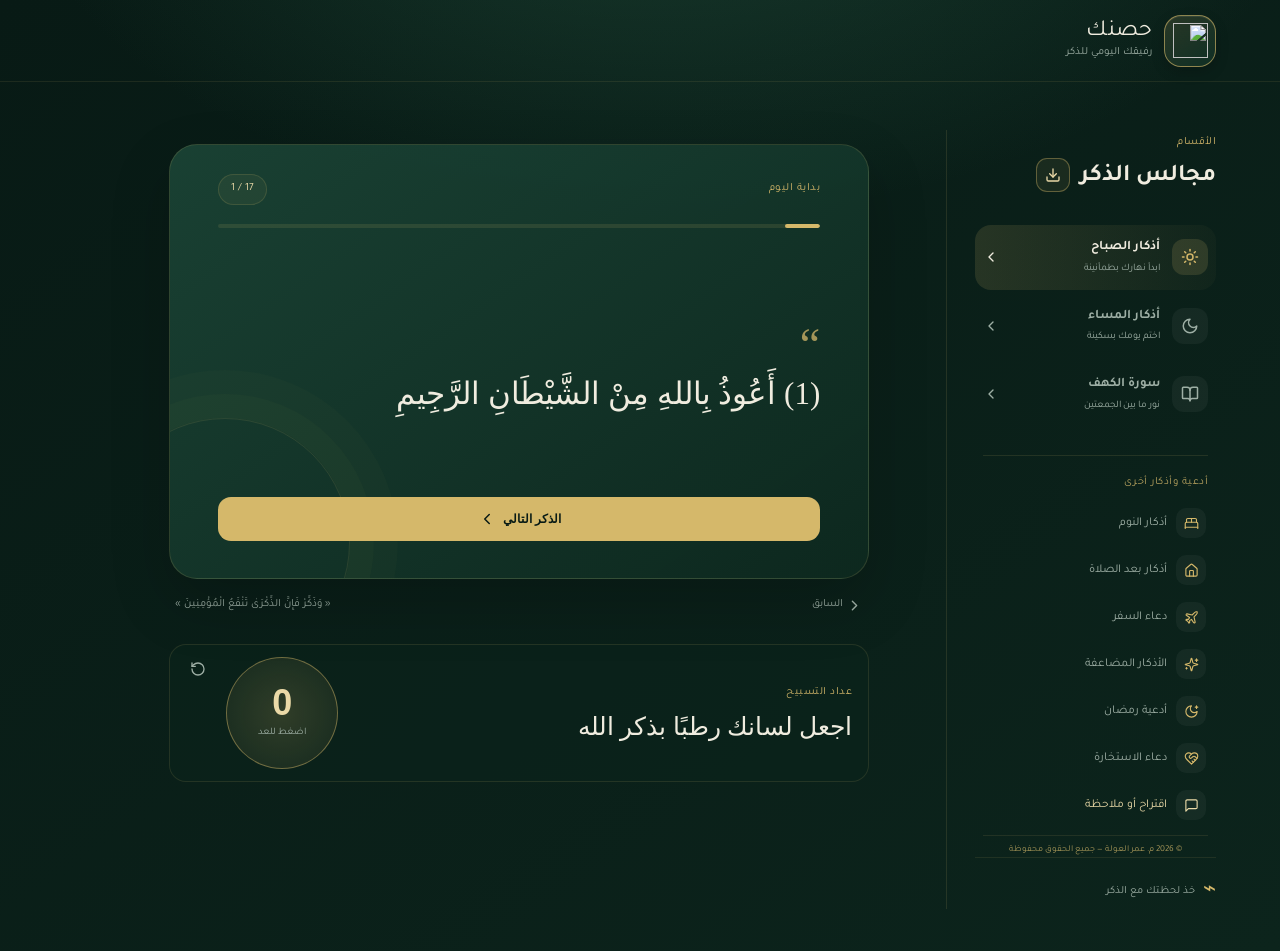
==== commit e218d16c: "Add files via upload" ====
--- a/index.html
+++ b/index.html
@@ -8,73 +8,12 @@
     <meta name="apple-mobile-web-app-capable" content="yes" />
     <meta name="apple-mobile-web-app-status-bar-style" content="black-translucent" />
     <meta name="apple-mobile-web-app-title" content="حصنك" />
-    <link rel="apple-touch-icon" sizes="180x180" href="./manifest.json" />
     <link rel="manifest" href="./manifest.json" />
     <title>حصنك | وردك اليومي</title>
     <script type="module" crossorigin src="./assets/index-3-UNteoE.js"></script>
     <link rel="stylesheet" crossorigin href="./assets/index-Bw2ibGDa.css">
-      </head>
+  </head>
   <body>
-    <script id="manus-runtime">window.__MANUS_HOST_DEV__ = false;
-(function(){"use strict";var Mr={exports:{}},Kn={};/**
- * @license React
- * react-jsx-runtime.production.js
- *
- * Copyright (c) Meta Platforms, Inc. and affiliates.
- *
- * This source code is licensed under the MIT license found in the
- * LICENSE file in the root directory of this source tree.
- */var Fc;function dm(){if(Fc)return Kn;Fc=1;var r=Symbol.for("react.transitional.element"),i=Symbol.for("react.fragment");function c(s,d,m){var x=null;if(m!==void 0&&(x=""+m),d.key!==void 0&&(x=""+d.key),"key"in d){m={};for(var R in d)R!=="key"&&(m[R]=d[R])}else m=d;return d=m.ref,{$$typeof:r,type:s,key:x,ref:d!==void 0?d:null,props:m}}return Kn.Fragment=i,Kn.jsx=c,Kn.jsxs=c,Kn}var Ic;function fm(){return Ic||(Ic=1,Mr.exports=dm()),Mr.exports}var h=fm(),Ar={exports:{}},Pn={},Rr={exports:{}},Nr={};/**
- * @license React
- * scheduler.production.js
- *
- * Copyright (c) Meta Platforms, Inc. and affiliates.
- *
- * This source code is licensed under the MIT license found in the
- * LICENSE file in the root directory of this source tree.
- */var tu;function hm(){return tu||(tu=1,function(r){function i(A,q){var B=A.length;A.push(q);t:for(;0<B;){var bt=B-1>>>1,p=A[bt];if(0<d(p,q))A[bt]=q,A[B]=p,B=bt;else break t}}function c(A){return A.length===0?null:A[0]}function s(A){if(A.length===0)return null;var q=A[0],B=A.pop();if(B!==q){A[0]=B;t:for(var bt=0,p=A.length,O=p>>>1;bt<O;){var X=2*(bt+1)-1,G=A[X],Z=X+1,st=A[Z];if(0>d(G,B))Z<p&&0>d(st,G)?(A[bt]=st,A[Z]=B,bt=Z):(A[bt]=G,A[X]=B,bt=X);else if(Z<p&&0>d(st,B))A[bt]=st,A[Z]=B,bt=Z;else break t}}return q}function d(A,q){var B=A.sortIndex-q.sortIndex;return B!==0?B:A.id-q.id}if(r.unstable_now=void 0,typeof performance=="object"&&typeof performance.now=="function"){var m=performance;r.unstable_now=function(){return m.now()}}else{var x=Date,R=x.now();r.unstable_now=function(){return x.now()-R}}var C=[],v=[],D=1,j=null,J=3,at=!1,$=!1,nt=!1,ct=!1,ht=typeof setTimeout=="function"?setTimeout:null,St=typeof clearTimeout=="function"?clearTimeout:null,_=typeof setImmediate<"u"?setImmediate:null;function Y(A){for(var q=c(v);q!==null;){if(q.callback===null)s(v);else if(q.startTime<=A)s(v),q.sortIndex=q.expirationTime,i(C,q);else break;q=c(v)}}function H(A){if(nt=!1,Y(A),!$)if(c(C)!==null)$=!0,it||(it=!0,Bt());else{var q=c(v);q!==null&&Mt(H,q.startTime-A)}}var it=!1,rt=-1,V=5,xt=-1;function Be(){return ct?!0:!(r.unstable_now()-xt<V)}function te(){if(ct=!1,it){var A=r.unstable_now();xt=A;var q=!0;try{t:{$=!1,nt&&(nt=!1,St(rt),rt=-1),at=!0;var B=J;try{e:{for(Y(A),j=c(C);j!==null&&!(j.expirationTime>A&&Be());){var bt=j.callback;if(typeof bt=="function"){j.callback=null,J=j.priorityLevel;var p=bt(j.expirationTime<=A);if(A=r.unstable_now(),typeof p=="function"){j.callback=p,Y(A),q=!0;break e}j===c(C)&&s(C),Y(A)}else s(C);j=c(C)}if(j!==null)q=!0;else{var O=c(v);O!==null&&Mt(H,O.startTime-A),q=!1}}break t}finally{j=null,J=B,at=!1}q=void 0}}finally{q?Bt():it=!1}}}var Bt;if(typeof _=="function")Bt=function(){_(te)};else if(typeof MessageChannel<"u"){var me=new MessageChannel,Se=me.port2;me.port1.onmessage=te,Bt=function(){Se.postMessage(null)}}else Bt=function(){ht(te,0)};function Mt(A,q){rt=ht(function(){A(r.unstable_now())},q)}r.unstable_IdlePriority=5,r.unstable_ImmediatePriority=1,r.unstable_LowPriority=4,r.unstable_NormalPriority=3,r.unstable_Profiling=null,r.unstable_UserBlockingPriority=2,r.unstable_cancelCallback=function(A){A.callback=null},r.unstable_forceFrameRate=function(A){0>A||125<A?console.error("forceFrameRate takes a positive int between 0 and 125, forcing frame rates higher than 125 fps is not supported"):V=0<A?Math.floor(1e3/A):5},r.unstable_getCurrentPriorityLevel=function(){return J},r.unstable_next=function(A){switch(J){case 1:case 2:case 3:var q=3;break;default:q=J}var B=J;J=q;try{return A()}finally{J=B}},r.unstable_requestPaint=function(){ct=!0},r.unstable_runWithPriority=function(A,q){switch(A){case 1:case 2:case 3:case 4:case 5:break;default:A=3}var B=J;J=A;try{return q()}finally{J=B}},r.unstable_scheduleCallback=function(A,q,B){var bt=r.unstable_now();switch(typeof B=="object"&&B!==null?(B=B.delay,B=typeof B=="number"&&0<B?bt+B:bt):B=bt,A){case 1:var p=-1;break;case 2:p=250;break;case 5:p=1073741823;break;case 4:p=1e4;break;default:p=5e3}return p=B+p,A={id:D++,callback:q,priorityLevel:A,startTime:B,expirationTime:p,sortIndex:-1},B>bt?(A.sortIndex=B,i(v,A),c(C)===null&&A===c(v)&&(nt?(St(rt),rt=-1):nt=!0,Mt(H,B-bt))):(A.sortIndex=p,i(C,A),$||at||($=!0,it||(it=!0,Bt()))),A},r.unstable_shouldYield=Be,r.unstable_wrapCallback=function(A){var q=J;return function(){var B=J;J=q;try{return A.apply(this,arguments)}finally{J=B}}}}(Nr)),Nr}var eu;function mm(){return eu||(eu=1,Rr.exports=hm()),Rr.exports}var zr={exports:{}},ut={};/**
- * @license React
- * react.production.js
- *
- * Copyright (c) Meta Platforms, Inc. and affiliates.
- *
- * This source code is licensed under the MIT license found in the
- * LICENSE file in the root directory of this source tree.
- */var lu;function gm(){if(lu)return ut;lu=1;var r=Symbol.for("react.transitional.element"),i=Symbol.for("react.portal"),c=Symbol.for("react.fragment"),s=Symbol.for("react.strict_mode"),d=Symbol.for("react.profiler"),m=Symbol.for("react.consumer"),x=Symbol.for("react.context"),R=Symbol.for("react.forward_ref"),C=Symbol.for("react.suspense"),v=Symbol.for("react.memo"),D=Symbol.for("react.lazy"),j=Symbol.iterator;function J(p){return p===null||typeof p!="object"?null:(p=j&&p[j]||p["@@iterator"],typeof p=="function"?p:null)}var at={isMounted:function(){return!1},enqueueForceUpdate:function(){},enqueueReplaceState:function(){},enqueueSetState:function(){}},$=Object.assign,nt={};function ct(p,O,X){this.props=p,this.context=O,this.refs=nt,this.updater=X||at}ct.prototype.isReactComponent={},ct.prototype.setState=function(p,O){if(typeof p!="object"&&typeof p!="function"&&p!=null)throw Error("takes an object of state variables to update or a function which returns an object of state variables.");this.updater.enqueueSetState(this,p,O,"setState")},ct.prototype.forceUpdate=function(p){this.updater.enqueueForceUpdate(this,p,"forceUpdate")};function ht(){}ht.prototype=ct.prototype;function St(p,O,X){this.props=p,this.context=O,this.refs=nt,this.updater=X||at}var _=St.prototype=new ht;_.constructor=St,$(_,ct.prototype),_.isPureReactComponent=!0;var Y=Array.isArray,H={H:null,A:null,T:null,S:null,V:null},it=Object.prototype.hasOwnProperty;function rt(p,O,X,G,Z,st){return X=st.ref,{$$typeof:r,type:p,key:O,ref:X!==void 0?X:null,props:st}}function V(p,O){return rt(p.type,O,void 0,void 0,void 0,p.props)}function xt(p){return typeof p=="object"&&p!==null&&p.$$typeof===r}function Be(p){var O={"=":"=0",":":"=2"};return"$"+p.replace(/[=:]/g,function(X){return O[X]})}var te=/\/+/g;function Bt(p,O){return typeof p=="object"&&p!==null&&p.key!=null?Be(""+p.key):O.toString(36)}function me(){}function Se(p){switch(p.status){case"fulfilled":return p.value;case"rejected":throw p.reason;default:switch(typeof p.status=="string"?p.then(me,me):(p.status="pending",p.then(function(O){p.status==="pending"&&(p.status="fulfilled",p.value=O)},function(O){p.status==="pending"&&(p.status="rejected",p.reason=O)})),p.status){case"fulfilled":return p.value;case"rejected":throw p.reason}}throw p}function Mt(p,O,X,G,Z){var st=typeof p;(st==="undefined"||st==="boolean")&&(p=null);var I=!1;if(p===null)I=!0;else switch(st){case"bigint":case"string":case"number":I=!0;break;case"object":switch(p.$$typeof){case r:case i:I=!0;break;case D:return I=p._init,Mt(I(p._payload),O,X,G,Z)}}if(I)return Z=Z(p),I=G===""?"."+Bt(p,0):G,Y(Z)?(X="",I!=null&&(X=I.replace(te,"$&/")+"/"),Mt(Z,O,X,"",function(Jt){return Jt})):Z!=null&&(xt(Z)&&(Z=V(Z,X+(Z.key==null||p&&p.key===Z.key?"":(""+Z.key).replace(te,"$&/")+"/")+I)),O.push(Z)),1;I=0;var gt=G===""?".":G+":";if(Y(p))for(var Tt=0;Tt<p.length;Tt++)G=p[Tt],st=gt+Bt(G,Tt),I+=Mt(G,O,X,st,Z);else if(Tt=J(p),typeof Tt=="function")for(p=Tt.call(p),Tt=0;!(G=p.next()).done;)G=G.value,st=gt+Bt(G,Tt++),I+=Mt(G,O,X,st,Z);else if(st==="object"){if(typeof p.then=="function")return Mt(Se(p),O,X,G,Z);throw O=String(p),Error("Objects are not valid as a React child (found: "+(O==="[object Object]"?"object with keys {"+Object.keys(p).join(", ")+"}":O)+"). If you meant to render a collection of children, use an array instead.")}return I}function A(p,O,X){if(p==null)return p;var G=[],Z=0;return Mt(p,G,"","",function(st){return O.call(X,st,Z++)}),G}function q(p){if(p._status===-1){var O=p._result;O=O(),O.then(function(X){(p._status===0||p._status===-1)&&(p._status=1,p._result=X)},function(X){(p._status===0||p._status===-1)&&(p._status=2,p._result=X)}),p._status===-1&&(p._status=0,p._result=O)}if(p._status===1)return p._result.default;throw p._result}var B=typeof reportError=="function"?reportError:function(p){if(typeof window=="object"&&typeof window.ErrorEvent=="function"){var O=new window.ErrorEvent("error",{bubbles:!0,cancelable:!0,message:typeof p=="object"&&p!==null&&typeof p.message=="string"?String(p.message):String(p),error:p});if(!window.dispatchEvent(O))return}else if(typeof process=="object"&&typeof process.emit=="function"){process.emit("uncaughtException",p);return}console.error(p)};function bt(){}return ut.Children={map:A,forEach:function(p,O,X){A(p,function(){O.apply(this,arguments)},X)},count:function(p){var O=0;return A(p,function(){O++}),O},toArray:function(p){return A(p,function(O){return O})||[]},only:function(p){if(!xt(p))throw Error("React.Children.only expected to receive a single React element child.");return p}},ut.Component=ct,ut.Fragment=c,ut.Profiler=d,ut.PureComponent=St,ut.StrictMode=s,ut.Suspense=C,ut.__CLIENT_INTERNALS_DO_NOT_USE_OR_WARN_USERS_THEY_CANNOT_UPGRADE=H,ut.__COMPILER_RUNTIME={__proto__:null,c:function(p){return H.H.useMemoCache(p)}},ut.cache=function(p){return function(){return p.apply(null,arguments)}},ut.cloneElement=function(p,O,X){if(p==null)throw Error("The argument must be a React element, but you passed "+p+".");var G=$({},p.props),Z=p.key,st=void 0;if(O!=null)for(I in O.ref!==void 0&&(st=void 0),O.key!==void 0&&(Z=""+O.key),O)!it.call(O,I)||I==="key"||I==="__self"||I==="__source"||I==="ref"&&O.ref===void 0||(G[I]=O[I]);var I=arguments.length-2;if(I===1)G.children=X;else if(1<I){for(var gt=Array(I),Tt=0;Tt<I;Tt++)gt[Tt]=arguments[Tt+2];G.children=gt}return rt(p.type,Z,void 0,void 0,st,G)},ut.createContext=function(p){return p={$$typeof:x,_currentValue:p,_currentValue2:p,_threadCount:0,Provider:null,Consumer:null},p.Provider=p,p.Consumer={$$typeof:m,_context:p},p},ut.createElement=function(p,O,X){var G,Z={},st=null;if(O!=null)for(G in O.key!==void 0&&(st=""+O.key),O)it.call(O,G)&&G!=="key"&&G!=="__self"&&G!=="__source"&&(Z[G]=O[G]);var I=arguments.length-2;if(I===1)Z.children=X;else if(1<I){for(var gt=Array(I),Tt=0;Tt<I;Tt++)gt[Tt]=arguments[Tt+2];Z.children=gt}if(p&&p.defaultProps)for(G in I=p.defaultProps,I)Z[G]===void 0&&(Z[G]=I[G]);return rt(p,st,void 0,void 0,null,Z)},ut.createRef=function(){return{current:null}},ut.forwardRef=function(p){return{$$typeof:R,render:p}},ut.isValidElement=xt,ut.lazy=function(p){return{$$typeof:D,_payload:{_status:-1,_result:p},_init:q}},ut.memo=function(p,O){return{$$typeof:v,type:p,compare:O===void 0?null:O}},ut.startTransition=function(p){var O=H.T,X={};H.T=X;try{var G=p(),Z=H.S;Z!==null&&Z(X,G),typeof G=="object"&&G!==null&&typeof G.then=="function"&&G.then(bt,B)}catch(st){B(st)}finally{H.T=O}},ut.unstable_useCacheRefresh=function(){return H.H.useCacheRefresh()},ut.use=function(p){return H.H.use(p)},ut.useActionState=function(p,O,X){return H.H.useActionState(p,O,X)},ut.useCallback=function(p,O){return H.H.useCallback(p,O)},ut.useContext=function(p){return H.H.useContext(p)},ut.useDebugValue=function(){},ut.useDeferredValue=function(p,O){return H.H.useDeferredValue(p,O)},ut.useEffect=function(p,O,X){var G=H.H;if(typeof X=="function")throw Error("useEffect CRUD overload is not enabled in this build of React.");return G.useEffect(p,O)},ut.useId=function(){return H.H.useId()},ut.useImperativeHandle=function(p,O,X){return H.H.useImperativeHandle(p,O,X)},ut.useInsertionEffect=function(p,O){return H.H.useInsertionEffect(p,O)},ut.useLayoutEffect=function(p,O){return H.H.useLayoutEffect(p,O)},ut.useMemo=function(p,O){return H.H.useMemo(p,O)},ut.useOptimistic=function(p,O){return H.H.useOptimistic(p,O)},ut.useReducer=function(p,O,X){return H.H.useReducer(p,O,X)},ut.useRef=function(p){return H.H.useRef(p)},ut.useState=function(p){return H.H.useState(p)},ut.useSyncExternalStore=function(p,O,X){return H.H.useSyncExternalStore(p,O,X)},ut.useTransition=function(){return H.H.useTransition()},ut.version="19.1.1",ut}var au;function _r(){return au||(au=1,zr.exports=gm()),zr.exports}var kr={exports:{}},he={};/**
- * @license React
- * react-dom.production.js
- *
- * Copyright (c) Meta Platforms, Inc. and affiliates.
- *
- * This source code is licensed under the MIT license found in the
- * LICENSE file in the root directory of this source tree.
- */var nu;function pm(){if(nu)return he;nu=1;var r=_r();function i(C){var v="https://react.dev/errors/"+C;if(1<arguments.length){v+="?args[]="+encodeURIComponent(arguments[1]);for(var D=2;D<arguments.length;D++)v+="&args[]="+encodeURIComponent(arguments[D])}return"Minified React error #"+C+"; visit "+v+" for the full message or use the non-minified dev environment for full errors and additional helpful warnings."}function c(){}var s={d:{f:c,r:function(){throw Error(i(522))},D:c,C:c,L:c,m:c,X:c,S:c,M:c},p:0,findDOMNode:null},d=Symbol.for("react.portal");function m(C,v,D){var j=3<arguments.length&&arguments[3]!==void 0?arguments[3]:null;return{$$typeof:d,key:j==null?null:""+j,children:C,containerInfo:v,implementation:D}}var x=r.__CLIENT_INTERNALS_DO_NOT_USE_OR_WARN_USERS_THEY_CANNOT_UPGRADE;function R(C,v){if(C==="font")return"";if(typeof v=="string")return v==="use-credentials"?v:""}return he.__DOM_INTERNALS_DO_NOT_USE_OR_WARN_USERS_THEY_CANNOT_UPGRADE=s,he.createPortal=function(C,v){var D=2<arguments.length&&arguments[2]!==void 0?arguments[2]:null;if(!v||v.nodeType!==1&&v.nodeType!==9&&v.nodeType!==11)throw Error(i(299));return m(C,v,null,D)},he.flushSync=function(C){var v=x.T,D=s.p;try{if(x.T=null,s.p=2,C)return C()}finally{x.T=v,s.p=D,s.d.f()}},he.preconnect=function(C,v){typeof C=="string"&&(v?(v=v.crossOrigin,v=typeof v=="string"?v==="use-credentials"?v:"":void 0):v=null,s.d.C(C,v))},he.prefetchDNS=function(C){typeof C=="string"&&s.d.D(C)},he.preinit=function(C,v){if(typeof C=="string"&&v&&typeof v.as=="string"){var D=v.as,j=R(D,v.crossOrigin),J=typeof v.integrity=="string"?v.integrity:void 0,at=typeof v.fetchPriority=="string"?v.fetchPriority:void 0;D==="style"?s.d.S(C,typeof v.precedence=="string"?v.precedence:void 0,{crossOrigin:j,integrity:J,fetchPriority:at}):D==="script"&&s.d.X(C,{crossOrigin:j,integrity:J,fetchPriority:at,nonce:typeof v.nonce=="string"?v.nonce:void 0})}},he.preinitModule=function(C,v){if(typeof C=="string")if(typeof v=="object"&&v!==null){if(v.as==null||v.as==="script"){var D=R(v.as,v.crossOrigin);s.d.M(C,{crossOrigin:D,integrity:typeof v.integrity=="string"?v.integrity:void 0,nonce:typeof v.nonce=="string"?v.nonce:void 0})}}else v==null&&s.d.M(C)},he.preload=function(C,v){if(typeof C=="string"&&typeof v=="object"&&v!==null&&typeof v.as=="string"){var D=v.as,j=R(D,v.crossOrigin);s.d.L(C,D,{crossOrigin:j,integrity:typeof v.integrity=="string"?v.integrity:void 0,nonce:typeof v.nonce=="string"?v.nonce:void 0,type:typeof v.type=="string"?v.type:void 0,fetchPriority:typeof v.fetchPriority=="string"?v.fetchPriority:void 0,referrerPolicy:typeof v.referrerPolicy=="string"?v.referrerPolicy:void 0,imageSrcSet:typeof v.imageSrcSet=="string"?v.imageSrcSet:void 0,imageSizes:typeof v.imageSizes=="string"?v.imageSizes:void 0,media:typeof v.media=="string"?v.media:void 0})}},he.preloadModule=function(C,v){if(typeof C=="string")if(v){var D=R(v.as,v.crossOrigin);s.d.m(C,{as:typeof v.as=="string"&&v.as!=="script"?v.as:void 0,crossOrigin:D,integrity:typeof v.integrity=="string"?v.integrity:void 0})}else s.d.m(C)},he.requestFormReset=function(C){s.d.r(C)},he.unstable_batchedUpdates=function(C,v){return C(v)},he.useFormState=function(C,v,D){return x.H.useFormState(C,v,D)},he.useFormStatus=function(){return x.H.useHostTransitionStatus()},he.version="19.1.1",he}var ou;function ym(){if(ou)return kr.exports;ou=1;function r(){if(!(typeof __REACT_DEVTOOLS_GLOBAL_HOOK__>"u"||typeof __REACT_DEVTOOLS_GLOBAL_HOOK__.checkDCE!="function"))try{__REACT_DEVTOOLS_GLOBAL_HOOK__.checkDCE(r)}catch(i){console.error(i)}}return r(),kr.exports=pm(),kr.exports}/**
- * @license React
- * react-dom-client.production.js
- *
- * Copyright (c) Meta Platforms, Inc. and affiliates.
- *
- * This source code is licensed under the MIT license found in the
- * LICENSE file in the root directory of this source tree.
- */var iu;function vm(){if(iu)return Pn;iu=1;var r=mm(),i=_r(),c=ym();function s(t){var e="https://react.dev/errors/"+t;if(1<arguments.length){e+="?args[]="+encodeURIComponent(arguments[1]);for(var l=2;l<arguments.length;l++)e+="&args[]="+encodeURIComponent(arguments[l])}return"Minified React error #"+t+"; visit "+e+" for the full message or use the non-minified dev environment for full errors and additional helpful warnings."}function d(t){return!(!t||t.nodeType!==1&&t.nodeType!==9&&t.nodeType!==11)}function m(t){var e=t,l=t;if(t.alternate)for(;e.return;)e=e.return;else{t=e;do e=t,(e.flags&4098)!==0&&(l=e.return),t=e.return;while(t)}return e.tag===3?l:null}function x(t){if(t.tag===13){var e=t.memoizedState;if(e===null&&(t=t.alternate,t!==null&&(e=t.memoizedState)),e!==null)return e.dehydrated}return null}function R(t){if(m(t)!==t)throw Error(s(188))}function C(t){var e=t.alternate;if(!e){if(e=m(t),e===null)throw Error(s(188));return e!==t?null:t}for(var l=t,a=e;;){var n=l.return;if(n===null)break;var o=n.alternate;if(o===null){if(a=n.return,a!==null){l=a;continue}break}if(n.child===o.child){for(o=n.child;o;){if(o===l)return R(n),t;if(o===a)return R(n),e;o=o.sibling}throw Error(s(188))}if(l.return!==a.return)l=n,a=o;else{for(var u=!1,f=n.child;f;){if(f===l){u=!0,l=n,a=o;break}if(f===a){u=!0,a=n,l=o;break}f=f.sibling}if(!u){for(f=o.child;f;){if(f===l){u=!0,l=o,a=n;break}if(f===a){u=!0,a=o,l=n;break}f=f.sibling}if(!u)throw Error(s(189))}}if(l.alternate!==a)throw Error(s(190))}if(l.tag!==3)throw Error(s(188));return l.stateNode.current===l?t:e}function v(t){var e=t.tag;if(e===5||e===26||e===27||e===6)return t;for(t=t.child;t!==null;){if(e=v(t),e!==null)return e;t=t.sibling}return null}var D=Object.assign,j=Symbol.for("react.element"),J=Symbol.for("react.transitional.element"),at=Symbol.for("react.portal"),$=Symbol.for("react.fragment"),nt=Symbol.for("react.strict_mode"),ct=Symbol.for("react.profiler"),ht=Symbol.for("react.provider"),St=Symbol.for("react.consumer"),_=Symbol.for("react.context"),Y=Symbol.for("react.forward_ref"),H=Symbol.for("react.suspense"),it=Symbol.for("react.suspense_list"),rt=Symbol.for("react.memo"),V=Symbol.for("react.lazy"),xt=Symbol.for("react.activity"),Be=Symbol.for("react.memo_cache_sentinel"),te=Symbol.iterator;function Bt(t){return t===null||typeof t!="object"?null:(t=te&&t[te]||t["@@iterator"],typeof t=="function"?t:null)}var me=Symbol.for("react.client.reference");function Se(t){if(t==null)return null;if(typeof t=="function")return t.$$typeof===me?null:t.displayName||t.name||null;if(typeof t=="string")return t;switch(t){case $:return"Fragment";case ct:return"Profiler";case nt:return"StrictMode";case H:return"Suspense";case it:return"SuspenseList";case xt:return"Activity"}if(typeof t=="object")switch(t.$$typeof){case at:return"Portal";case _:return(t.displayName||"Context")+".Provider";case St:return(t._context.displayName||"Context")+".Consumer";case Y:var e=t.render;return t=t.displayName,t||(t=e.displayName||e.name||"",t=t!==""?"ForwardRef("+t+")":"ForwardRef"),t;case rt:return e=t.displayName||null,e!==null?e:Se(t.type)||"Memo";case V:e=t._payload,t=t._init;try{return Se(t(e))}catch{}}return null}var Mt=Array.isArray,A=i.__CLIENT_INTERNALS_DO_NOT_USE_OR_WARN_USERS_THEY_CANNOT_UPGRADE,q=c.__DOM_INTERNALS_DO_NOT_USE_OR_WARN_USERS_THEY_CANNOT_UPGRADE,B={pending:!1,data:null,method:null,action:null},bt=[],p=-1;function O(t){return{current:t}}function X(t){0>p||(t.current=bt[p],bt[p]=null,p--)}function G(t,e){p++,bt[p]=t.current,t.current=e}var Z=O(null),st=O(null),I=O(null),gt=O(null);function Tt(t,e){switch(G(I,e),G(st,t),G(Z,null),e.nodeType){case 9:case 11:t=(t=e.documentElement)&&(t=t.namespaceURI)?Uh(t):0;break;default:if(t=e.tagName,e=e.namespaceURI)e=Uh(e),t=Gh(e,t);else switch(t){case"svg":t=1;break;case"math":t=2;break;default:t=0}}X(Z),G(Z,t)}function Jt(){X(Z),X(st),X(I)}function Ke(t){t.memoizedState!==null&&G(gt,t);var e=Z.current,l=Gh(e,t.type);e!==l&&(G(st,t),G(Z,l))}function Ce(t){st.current===t&&(X(Z),X(st)),gt.current===t&&(X(gt),Wo._currentValue=B)}var Pe=Object.prototype.hasOwnProperty,yl=r.unstable_scheduleCallback,sn=r.unstable_cancelCallback,Ca=r.unstable_shouldYield,ri=r.unstable_requestPaint,ge=r.unstable_now,si=r.unstable_getCurrentPriorityLevel,Ul=r.unstable_ImmediatePriority,Fn=r.unstable_UserBlockingPriority,nl=r.unstable_NormalPriority,ci=r.unstable_LowPriority,Gl=r.unstable_IdlePriority,ui=r.log,Ea=r.unstable_setDisableYieldValue,ql=null,Wt=null;function Je(t){if(typeof ui=="function"&&Ea(t),Wt&&typeof Wt.setStrictMode=="function")try{Wt.setStrictMode(ql,t)}catch{}}var $t=Math.clz32?Math.clz32:fi,di=Math.log,Ta=Math.LN2;function fi(t){return t>>>=0,t===0?32:31-(di(t)/Ta|0)|0}var L=256,cn=4194304;function vl(t){var e=t&42;if(e!==0)return e;switch(t&-t){case 1:return 1;case 2:return 2;case 4:return 4;case 8:return 8;case 16:return 16;case 32:return 32;case 64:return 64;case 128:return 128;case 256:case 512:case 1024:case 2048:case 4096:case 8192:case 16384:case 32768:case 65536:case 131072:case 262144:case 524288:case 1048576:case 2097152:return t&4194048;case 4194304:case 8388608:case 16777216:case 33554432:return t&62914560;case 67108864:return 67108864;case 134217728:return 134217728;case 268435456:return 268435456;case 536870912:return 536870912;case 1073741824:return 0;default:return t}}function un(t,e,l){var a=t.pendingLanes;if(a===0)return 0;var n=0,o=t.suspendedLanes,u=t.pingedLanes;t=t.warmLanes;var f=a&134217727;return f!==0?(a=f&~o,a!==0?n=vl(a):(u&=f,u!==0?n=vl(u):l||(l=f&~t,l!==0&&(n=vl(l))))):(f=a&~o,f!==0?n=vl(f):u!==0?n=vl(u):l||(l=a&~t,l!==0&&(n=vl(l)))),n===0?0:e!==0&&e!==n&&(e&o)===0&&(o=n&-n,l=e&-e,o>=l||o===32&&(l&4194048)!==0)?e:n}function Dt(t,e){return(t.pendingLanes&~(t.suspendedLanes&~t.pingedLanes)&e)===0}function In(t,e){switch(t){case 1:case 2:case 4:case 8:case 64:return e+250;case 16:case 32:case 128:case 256:case 512:case 1024:case 2048:case 4096:case 8192:case 16384:case 32768:case 65536:case 131072:case 262144:case 524288:case 1048576:case 2097152:return e+5e3;case 4194304:case 8388608:case 16777216:case 33554432:return-1;case 67108864:case 134217728:case 268435456:case 536870912:case 1073741824:return-1;default:return-1}}function to(){var t=L;return L<<=1,(L&4194048)===0&&(L=256),t}function hi(){var t=cn;return cn<<=1,(cn&62914560)===0&&(cn=4194304),t}function eo(t){for(var e=[],l=0;31>l;l++)e.push(t);return e}function Da(t,e){t.pendingLanes|=e,e!==268435456&&(t.suspendedLanes=0,t.pingedLanes=0,t.warmLanes=0)}function ts(t,e,l,a,n,o){var u=t.pendingLanes;t.pendingLanes=l,t.suspendedLanes=0,t.pingedLanes=0,t.warmLanes=0,t.expiredLanes&=l,t.entangledLanes&=l,t.errorRecoveryDisabledLanes&=l,t.shellSuspendCounter=0;var f=t.entanglements,g=t.expirationTimes,S=t.hiddenUpdates;for(l=u&~l;0<l;){var N=31-$t(l),k=1<<N;f[N]=0,g[N]=-1;var E=S[N];if(E!==null)for(S[N]=null,N=0;N<E.length;N++){var T=E[N];T!==null&&(T.lane&=-536870913)}l&=~k}a!==0&&mi(t,a,0),o!==0&&n===0&&t.tag!==0&&(t.suspendedLanes|=o&~(u&~e))}function mi(t,e,l){t.pendingLanes|=e,t.suspendedLanes&=~e;var a=31-$t(e);t.entangledLanes|=e,t.entanglements[a]=t.entanglements[a]|1073741824|l&4194090}function gi(t,e){var l=t.entangledLanes|=e;for(t=t.entanglements;l;){var a=31-$t(l),n=1<<a;n&e|t[a]&e&&(t[a]|=e),l&=~n}}function lo(t){switch(t){case 2:t=1;break;case 8:t=4;break;case 32:t=16;break;case 256:case 512:case 1024:case 2048:case 4096:case 8192:case 16384:case 32768:case 65536:case 131072:case 262144:case 524288:case 1048576:case 2097152:case 4194304:case 8388608:case 16777216:case 33554432:t=128;break;case 268435456:t=134217728;break;default:t=0}return t}function ao(t){return t&=-t,2<t?8<t?(t&134217727)!==0?32:268435456:8:2}function pi(){var t=q.p;return t!==0?t:(t=window.event,t===void 0?32:om(t.type))}function es(t,e){var l=q.p;try{return q.p=t,e()}finally{q.p=l}}var ol=Math.random().toString(36).slice(2),ee="__reactFiber$"+ol,pe="__reactProps$"+ol,Yl="__reactContainer$"+ol,no="__reactEvents$"+ol,ls="__reactListeners$"+ol,as="__reactHandles$"+ol,yi="__reactResources$"+ol,Ma="__reactMarker$"+ol;function oo(t){delete t[ee],delete t[pe],delete t[no],delete t[ls],delete t[as]}function Vl(t){var e=t[ee];if(e)return e;for(var l=t.parentNode;l;){if(e=l[Yl]||l[ee]){if(l=e.alternate,e.child!==null||l!==null&&l.child!==null)for(t=Xh(t);t!==null;){if(l=t[ee])return l;t=Xh(t)}return e}t=l,l=t.parentNode}return null}function Xl(t){if(t=t[ee]||t[Yl]){var e=t.tag;if(e===5||e===6||e===13||e===26||e===27||e===3)return t}return null}function Aa(t){var e=t.tag;if(e===5||e===26||e===27||e===6)return t.stateNode;throw Error(s(33))}function Zl(t){var e=t[yi];return e||(e=t[yi]={hoistableStyles:new Map,hoistableScripts:new Map}),e}function Vt(t){t[Ma]=!0}var vi=new Set,bi={};function bl(t,e){We(t,e),We(t+"Capture",e)}function We(t,e){for(bi[t]=e,t=0;t<e.length;t++)vi.add(e[t])}var ns=RegExp("^[:A-Z_a-z\\u00C0-\\u00D6\\u00D8-\\u00F6\\u00F8-\\u02FF\\u0370-\\u037D\\u037F-\\u1FFF\\u200C-\\u200D\\u2070-\\u218F\\u2C00-\\u2FEF\\u3001-\\uD7FF\\uF900-\\uFDCF\\uFDF0-\\uFFFD][:A-Z_a-z\\u00C0-\\u00D6\\u00D8-\\u00F6\\u00F8-\\u02FF\\u0370-\\u037D\\u037F-\\u1FFF\\u200C-\\u200D\\u2070-\\u218F\\u2C00-\\u2FEF\\u3001-\\uD7FF\\uF900-\\uFDCF\\uFDF0-\\uFFFD\\-.0-9\\u00B7\\u0300-\\u036F\\u203F-\\u2040]*$"),xi={},wi={};function Ra(t){return Pe.call(wi,t)?!0:Pe.call(xi,t)?!1:ns.test(t)?wi[t]=!0:(xi[t]=!0,!1)}function M(t,e,l){if(Ra(e))if(l===null)t.removeAttribute(e);else{switch(typeof l){case"undefined":case"function":case"symbol":t.removeAttribute(e);return;case"boolean":var a=e.toLowerCase().slice(0,5);if(a!=="data-"&&a!=="aria-"){t.removeAttribute(e);return}}t.setAttribute(e,""+l)}}function tt(t,e,l){if(l===null)t.removeAttribute(e);else{switch(typeof l){case"undefined":case"function":case"symbol":case"boolean":t.removeAttribute(e);return}t.setAttribute(e,""+l)}}function Ot(t,e,l,a){if(a===null)t.removeAttribute(l);else{switch(typeof a){case"undefined":case"function":case"symbol":case"boolean":t.removeAttribute(l);return}t.setAttributeNS(e,l,""+a)}}var le,Ee;function ae(t){if(le===void 0)try{throw Error()}catch(l){var e=l.stack.trim().match(/\n( *(at )?)/);le=e&&e[1]||"",Ee=-1<l.stack.indexOf(`
-    at`)?" (<anonymous>)":-1<l.stack.indexOf("@")?"@unknown:0:0":""}return`
-`+le+t+Ee}var Le=!1;function He(t,e){if(!t||Le)return"";Le=!0;var l=Error.prepareStackTrace;Error.prepareStackTrace=void 0;try{var a={DetermineComponentFrameRoot:function(){try{if(e){var k=function(){throw Error()};if(Object.defineProperty(k.prototype,"props",{set:function(){throw Error()}}),typeof Reflect=="object"&&Reflect.construct){try{Reflect.construct(k,[])}catch(T){var E=T}Reflect.construct(t,[],k)}else{try{k.call()}catch(T){E=T}t.call(k.prototype)}}else{try{throw Error()}catch(T){E=T}(k=t())&&typeof k.catch=="function"&&k.catch(function(){})}}catch(T){if(T&&E&&typeof T.stack=="string")return[T.stack,E.stack]}return[null,null]}};a.DetermineComponentFrameRoot.displayName="DetermineComponentFrameRoot";var n=Object.getOwnPropertyDescriptor(a.DetermineComponentFrameRoot,"name");n&&n.configurable&&Object.defineProperty(a.DetermineComponentFrameRoot,"name",{value:"DetermineComponentFrameRoot"});var o=a.DetermineComponentFrameRoot(),u=o[0],f=o[1];if(u&&f){var g=u.split(`
-`),S=f.split(`
-`);for(n=a=0;a<g.length&&!g[a].includes("DetermineComponentFrameRoot");)a++;for(;n<S.length&&!S[n].includes("DetermineComponentFrameRoot");)n++;if(a===g.length||n===S.length)for(a=g.length-1,n=S.length-1;1<=a&&0<=n&&g[a]!==S[n];)n--;for(;1<=a&&0<=n;a--,n--)if(g[a]!==S[n]){if(a!==1||n!==1)do if(a--,n--,0>n||g[a]!==S[n]){var N=`
-`+g[a].replace(" at new "," at ");return t.displayName&&N.includes("<anonymous>")&&(N=N.replace("<anonymous>",t.displayName)),N}while(1<=a&&0<=n);break}}}finally{Le=!1,Error.prepareStackTrace=l}return(l=t?t.displayName||t.name:"")?ae(l):""}function Ql(t){switch(t.tag){case 26:case 27:case 5:return ae(t.type);case 16:return ae("Lazy");case 13:return ae("Suspense");case 19:return ae("SuspenseList");case 0:case 15:return He(t.type,!1);case 11:return He(t.type.render,!1);case 1:return He(t.type,!0);case 31:return ae("Activity");default:return""}}function xl(t){try{var e="";do e+=Ql(t),t=t.return;while(t);return e}catch(l){return`
-Error generating stack: `+l.message+`
-`+l.stack}}function Xt(t){switch(typeof t){case"bigint":case"boolean":case"number":case"string":case"undefined":return t;case"object":return t;default:return""}}function il(t){var e=t.type;return(t=t.nodeName)&&t.toLowerCase()==="input"&&(e==="checkbox"||e==="radio")}function ve(t){var e=il(t)?"checked":"value",l=Object.getOwnPropertyDescriptor(t.constructor.prototype,e),a=""+t[e];if(!t.hasOwnProperty(e)&&typeof l<"u"&&typeof l.get=="function"&&typeof l.set=="function"){var n=l.get,o=l.set;return Object.defineProperty(t,e,{configurable:!0,get:function(){return n.call(this)},set:function(u){a=""+u,o.call(this,u)}}),Object.defineProperty(t,e,{enumerable:l.enumerable}),{getValue:function(){return a},setValue:function(u){a=""+u},stopTracking:function(){t._valueTracker=null,delete t[e]}}}}function re(t){t._valueTracker||(t._valueTracker=ve(t))}function rl(t){if(!t)return!1;var e=t._valueTracker;if(!e)return!0;var l=e.getValue(),a="";return t&&(a=il(t)?t.checked?"true":"false":t.value),t=a,t!==l?(e.setValue(t),!0):!1}function wl(t){if(t=t||(typeof document<"u"?document:void 0),typeof t>"u")return null;try{return t.activeElement||t.body}catch{return t.body}}var dn=/[\n"\\]/g;function se(t){return t.replace(dn,function(e){return"\\"+e.charCodeAt(0).toString(16)+" "})}function Kl(t,e,l,a,n,o,u,f){t.name="",u!=null&&typeof u!="function"&&typeof u!="symbol"&&typeof u!="boolean"?t.type=u:t.removeAttribute("type"),e!=null?u==="number"?(e===0&&t.value===""||t.value!=e)&&(t.value=""+Xt(e)):t.value!==""+Xt(e)&&(t.value=""+Xt(e)):u!=="submit"&&u!=="reset"||t.removeAttribute("value"),e!=null?Pl(t,u,Xt(e)):l!=null?Pl(t,u,Xt(l)):a!=null&&t.removeAttribute("value"),n==null&&o!=null&&(t.defaultChecked=!!o),n!=null&&(t.checked=n&&typeof n!="function"&&typeof n!="symbol"),f!=null&&typeof f!="function"&&typeof f!="symbol"&&typeof f!="boolean"?t.name=""+Xt(f):t.removeAttribute("name")}function Na(t,e,l,a,n,o,u,f){if(o!=null&&typeof o!="function"&&typeof o!="symbol"&&typeof o!="boolean"&&(t.type=o),e!=null||l!=null){if(!(o!=="submit"&&o!=="reset"||e!=null))return;l=l!=null?""+Xt(l):"",e=e!=null?""+Xt(e):l,f||e===t.value||(t.value=e),t.defaultValue=e}a=a??n,a=typeof a!="function"&&typeof a!="symbol"&&!!a,t.checked=f?t.checked:!!a,t.defaultChecked=!!a,u!=null&&typeof u!="function"&&typeof u!="symbol"&&typeof u!="boolean"&&(t.name=u)}function Pl(t,e,l){e==="number"&&wl(t.ownerDocument)===t||t.defaultValue===""+l||(t.defaultValue=""+l)}function $e(t,e,l,a){if(t=t.options,e){e={};for(var n=0;n<l.length;n++)e["$"+l[n]]=!0;for(l=0;l<t.length;l++)n=e.hasOwnProperty("$"+t[l].value),t[l].selected!==n&&(t[l].selected=n),n&&a&&(t[l].defaultSelected=!0)}else{for(l=""+Xt(l),e=null,n=0;n<t.length;n++){if(t[n].value===l){t[n].selected=!0,a&&(t[n].defaultSelected=!0);return}e!==null||t[n].disabled||(e=t[n])}e!==null&&(e.selected=!0)}}function za(t,e,l){if(e!=null&&(e=""+Xt(e),e!==t.value&&(t.value=e),l==null)){t.defaultValue!==e&&(t.defaultValue=e);return}t.defaultValue=l!=null?""+Xt(l):""}function _a(t,e,l,a){if(e==null){if(a!=null){if(l!=null)throw Error(s(92));if(Mt(a)){if(1<a.length)throw Error(s(93));a=a[0]}l=a}l==null&&(l=""),e=l}l=Xt(e),t.defaultValue=l,a=t.textContent,a===l&&a!==""&&a!==null&&(t.value=a)}function Fe(t,e){if(e){var l=t.firstChild;if(l&&l===t.lastChild&&l.nodeType===3){l.nodeValue=e;return}}t.textContent=e}var fn=new Set("animationIterationCount aspectRatio borderImageOutset borderImageSlice borderImageWidth boxFlex boxFlexGroup boxOrdinalGroup columnCount columns flex flexGrow flexPositive flexShrink flexNegative flexOrder gridArea gridRow gridRowEnd gridRowSpan gridRowStart gridColumn gridColumnEnd gridColumnSpan gridColumnStart fontWeight lineClamp lineHeight opacity order orphans scale tabSize widows zIndex zoom fillOpacity floodOpacity stopOpacity strokeDasharray strokeDashoffset strokeMiterlimit strokeOpacity strokeWidth MozAnimationIterationCount MozBoxFlex MozBoxFlexGroup MozLineClamp msAnimationIterationCount msFlex msZoom msFlexGrow msFlexNegative msFlexOrder msFlexPositive msFlexShrink msGridColumn msGridColumnSpan msGridRow msGridRowSpan WebkitAnimationIterationCount WebkitBoxFlex WebKitBoxFlexGroup WebkitBoxOrdinalGroup WebkitColumnCount WebkitColumns WebkitFlex WebkitFlexGrow WebkitFlexPositive WebkitFlexShrink WebkitLineClamp".split(" "));function ka(t,e,l){var a=e.indexOf("--")===0;l==null||typeof l=="boolean"||l===""?a?t.setProperty(e,""):e==="float"?t.cssFloat="":t[e]="":a?t.setProperty(e,l):typeof l!="number"||l===0||fn.has(e)?e==="float"?t.cssFloat=l:t[e]=(""+l).trim():t[e]=l+"px"}function Oa(t,e,l){if(e!=null&&typeof e!="object")throw Error(s(62));if(t=t.style,l!=null){for(var a in l)!l.hasOwnProperty(a)||e!=null&&e.hasOwnProperty(a)||(a.indexOf("--")===0?t.setProperty(a,""):a==="float"?t.cssFloat="":t[a]="");for(var n in e)a=e[n],e.hasOwnProperty(n)&&l[n]!==a&&ka(t,n,a)}else for(var o in e)e.hasOwnProperty(o)&&ka(t,o,e[o])}function ja(t){if(t.indexOf("-")===-1)return!1;switch(t){case"annotation-xml":case"color-profile":case"font-face":case"font-face-src":case"font-face-uri":case"font-face-format":case"font-face-name":case"missing-glyph":return!1;default:return!0}}var Si=new Map([["acceptCharset","accept-charset"],["htmlFor","for"],["httpEquiv","http-equiv"],["crossOrigin","crossorigin"],["accentHeight","accent-height"],["alignmentBaseline","alignment-baseline"],["arabicForm","arabic-form"],["baselineShift","baseline-shift"],["capHeight","cap-height"],["clipPath","clip-path"],["clipRule","clip-rule"],["colorInterpolation","color-interpolation"],["colorInterpolationFilters","color-interpolation-filters"],["colorProfile","color-profile"],["colorRendering","color-rendering"],["dominantBaseline","dominant-baseline"],["enableBackground","enable-background"],["fillOpacity","fill-opacity"],["fillRule","fill-rule"],["floodColor","flood-color"],["floodOpacity","flood-opacity"],["fontFamily","font-family"],["fontSize","font-size"],["fontSizeAdjust","font-size-adjust"],["fontStretch","font-stretch"],["fontStyle","font-style"],["fontVariant","font-variant"],["fontWeight","font-weight"],["glyphName","glyph-name"],["glyphOrientationHorizontal","glyph-orientation-horizontal"],["glyphOrientationVertical","glyph-orientation-vertical"],["horizAdvX","horiz-adv-x"],["horizOriginX","horiz-origin-x"],["imageRendering","image-rendering"],["letterSpacing","letter-spacing"],["lightingColor","lighting-color"],["markerEnd","marker-end"],["markerMid","marker-mid"],["markerStart","marker-start"],["overlinePosition","overline-position"],["overlineThickness","overline-thickness"],["paintOrder","paint-order"],["panose-1","panose-1"],["pointerEvents","pointer-events"],["renderingIntent","rendering-intent"],["shapeRendering","shape-rendering"],["stopColor","stop-color"],["stopOpacity","stop-opacity"],["strikethroughPosition","strikethrough-position"],["strikethroughThickness","strikethrough-thickness"],["strokeDasharray","stroke-dasharray"],["strokeDashoffset","stroke-dashoffset"],["strokeLinecap","stroke-linecap"],["strokeLinejoin","stroke-linejoin"],["strokeMiterlimit","stroke-miterlimit"],["strokeOpacity","stroke-opacity"],["strokeWidth","stroke-width"],["textAnchor","text-anchor"],["textDecoration","text-decoration"],["textRendering","text-rendering"],["transformOrigin","transform-origin"],["underlinePosition","underline-position"],["underlineThickness","underline-thickness"],["unicodeBidi","unicode-bidi"],["unicodeRange","unicode-range"],["unitsPerEm","units-per-em"],["vAlphabetic","v-alphabetic"],["vHanging","v-hanging"],["vIdeographic","v-ideographic"],["vMathematical","v-mathematical"],["vectorEffect","vector-effect"],["vertAdvY","vert-adv-y"],["vertOriginX","vert-origin-x"],["vertOriginY","vert-origin-y"],["wordSpacing","word-spacing"],["writingMode","writing-mode"],["xmlnsXlink","xmlns:xlink"],["xHeight","x-height"]]),Ci=/^[\u0000-\u001F ]*j[\r\n\t]*a[\r\n\t]*v[\r\n\t]*a[\r\n\t]*s[\r\n\t]*c[\r\n\t]*r[\r\n\t]*i[\r\n\t]*p[\r\n\t]*t[\r\n\t]*:/i;function Ba(t){return Ci.test(""+t)?"javascript:throw new Error('React has blocked a javascript: URL as a security precaution.')":t}var hn=null;function mn(t){return t=t.target||t.srcElement||window,t.correspondingUseElement&&(t=t.correspondingUseElement),t.nodeType===3?t.parentNode:t}var Sl=null,Cl=null;function io(t){var e=Xl(t);if(e&&(t=e.stateNode)){var l=t[pe]||null;t:switch(t=e.stateNode,e.type){case"input":if(Kl(t,l.value,l.defaultValue,l.defaultValue,l.checked,l.defaultChecked,l.type,l.name),e=l.name,l.type==="radio"&&e!=null){for(l=t;l.parentNode;)l=l.parentNode;for(l=l.querySelectorAll('input[name="'+se(""+e)+'"][type="radio"]'),e=0;e<l.length;e++){var a=l[e];if(a!==t&&a.form===t.form){var n=a[pe]||null;if(!n)throw Error(s(90));Kl(a,n.value,n.defaultValue,n.defaultValue,n.checked,n.defaultChecked,n.type,n.name)}}for(e=0;e<l.length;e++)a=l[e],a.form===t.form&&rl(a)}break t;case"textarea":za(t,l.value,l.defaultValue);break t;case"select":e=l.value,e!=null&&$e(t,!!l.multiple,e,!1)}}}var gn=!1;function ro(t,e,l){if(gn)return t(e,l);gn=!0;try{var a=t(e);return a}finally{if(gn=!1,(Sl!==null||Cl!==null)&&(ir(),Sl&&(e=Sl,t=Cl,Cl=Sl=null,io(e),t)))for(e=0;e<t.length;e++)io(t[e])}}function Jl(t,e){var l=t.stateNode;if(l===null)return null;var a=l[pe]||null;if(a===null)return null;l=a[e];t:switch(e){case"onClick":case"onClickCapture":case"onDoubleClick":case"onDoubleClickCapture":case"onMouseDown":case"onMouseDownCapture":case"onMouseMove":case"onMouseMoveCapture":case"onMouseUp":case"onMouseUpCapture":case"onMouseEnter":(a=!a.disabled)||(t=t.type,a=!(t==="button"||t==="input"||t==="select"||t==="textarea")),t=!a;break t;default:t=!1}if(t)return null;if(l&&typeof l!="function")throw Error(s(231,e,typeof l));return l}var Ue=!(typeof window>"u"||typeof window.document>"u"||typeof window.document.createElement>"u"),pn=!1;if(Ue)try{var Wl={};Object.defineProperty(Wl,"passive",{get:function(){pn=!0}}),window.addEventListener("test",Wl,Wl),window.removeEventListener("test",Wl,Wl)}catch{pn=!1}var Ie=null,yn=null,La=null;function so(){if(La)return La;var t,e=yn,l=e.length,a,n="value"in Ie?Ie.value:Ie.textContent,o=n.length;for(t=0;t<l&&e[t]===n[t];t++);var u=l-t;for(a=1;a<=u&&e[l-a]===n[o-a];a++);return La=n.slice(t,1<a?1-a:void 0)}function Ha(t){var e=t.keyCode;return"charCode"in t?(t=t.charCode,t===0&&e===13&&(t=13)):t=e,t===10&&(t=13),32<=t||t===13?t:0}function Ua(){return!0}function co(){return!1}function ce(t){function e(l,a,n,o,u){this._reactName=l,this._targetInst=n,this.type=a,this.nativeEvent=o,this.target=u,this.currentTarget=null;for(var f in t)t.hasOwnProperty(f)&&(l=t[f],this[f]=l?l(o):o[f]);return this.isDefaultPrevented=(o.defaultPrevented!=null?o.defaultPrevented:o.returnValue===!1)?Ua:co,this.isPropagationStopped=co,this}return D(e.prototype,{preventDefault:function(){this.defaultPrevented=!0;var l=this.nativeEvent;l&&(l.preventDefault?l.preventDefault():typeof l.returnValue!="unknown"&&(l.returnValue=!1),this.isDefaultPrevented=Ua)},stopPropagation:function(){var l=this.nativeEvent;l&&(l.stopPropagation?l.stopPropagation():typeof l.cancelBubble!="unknown"&&(l.cancelBubble=!0),this.isPropagationStopped=Ua)},persist:function(){},isPersistent:Ua}),e}var sl={eventPhase:0,bubbles:0,cancelable:0,timeStamp:function(t){return t.timeStamp||Date.now()},defaultPrevented:0,isTrusted:0},Ga=ce(sl),$l=D({},sl,{view:0,detail:0}),Ei=ce($l),Ti,uo,fo,Di=D({},$l,{screenX:0,screenY:0,clientX:0,clientY:0,pageX:0,pageY:0,ctrlKey:0,shiftKey:0,altKey:0,metaKey:0,getModifierState:is,button:0,buttons:0,relatedTarget:function(t){return t.relatedTarget===void 0?t.fromElement===t.srcElement?t.toElement:t.fromElement:t.relatedTarget},movementX:function(t){return"movementX"in t?t.movementX:(t!==fo&&(fo&&t.type==="mousemove"?(Ti=t.screenX-fo.screenX,uo=t.screenY-fo.screenY):uo=Ti=0,fo=t),Ti)},movementY:function(t){return"movementY"in t?t.movementY:uo}}),Xu=ce(Di),D0=D({},Di,{dataTransfer:0}),M0=ce(D0),A0=D({},$l,{relatedTarget:0}),os=ce(A0),R0=D({},sl,{animationName:0,elapsedTime:0,pseudoElement:0}),N0=ce(R0),z0=D({},sl,{clipboardData:function(t){return"clipboardData"in t?t.clipboardData:window.clipboardData}}),_0=ce(z0),k0=D({},sl,{data:0}),Zu=ce(k0),O0={Esc:"Escape",Spacebar:" ",Left:"ArrowLeft",Up:"ArrowUp",Right:"ArrowRight",Down:"ArrowDown",Del:"Delete",Win:"OS",Menu:"ContextMenu",Apps:"ContextMenu",Scroll:"ScrollLock",MozPrintableKey:"Unidentified"},j0={8:"Backspace",9:"Tab",12:"Clear",13:"Enter",16:"Shift",17:"Control",18:"Alt",19:"Pause",20:"CapsLock",27:"Escape",32:" ",33:"PageUp",34:"PageDown",35:"End",36:"Home",37:"ArrowLeft",38:"ArrowUp",39:"ArrowRight",40:"ArrowDown",45:"Insert",46:"Delete",112:"F1",113:"F2",114:"F3",115:"F4",116:"F5",117:"F6",118:"F7",119:"F8",120:"F9",121:"F10",122:"F11",123:"F12",144:"NumLock",145:"ScrollLock",224:"Meta"},B0={Alt:"altKey",Control:"ctrlKey",Meta:"metaKey",Shift:"shiftKey"};function L0(t){var e=this.nativeEvent;return e.getModifierState?e.getModifierState(t):(t=B0[t])?!!e[t]:!1}function is(){return L0}var H0=D({},$l,{key:function(t){if(t.key){var e=O0[t.key]||t.key;if(e!=="Unidentified")return e}return t.type==="keypress"?(t=Ha(t),t===13?"Enter":String.fromCharCode(t)):t.type==="keydown"||t.type==="keyup"?j0[t.keyCode]||"Unidentified":""},code:0,location:0,ctrlKey:0,shiftKey:0,altKey:0,metaKey:0,repeat:0,locale:0,getModifierState:is,charCode:function(t){return t.type==="keypress"?Ha(t):0},keyCode:function(t){return t.type==="keydown"||t.type==="keyup"?t.keyCode:0},which:function(t){return t.type==="keypress"?Ha(t):t.type==="keydown"||t.type==="keyup"?t.keyCode:0}}),U0=ce(H0),G0=D({},Di,{pointerId:0,width:0,height:0,pressure:0,tangentialPressure:0,tiltX:0,tiltY:0,twist:0,pointerType:0,isPrimary:0}),Qu=ce(G0),q0=D({},$l,{touches:0,targetTouches:0,changedTouches:0,altKey:0,metaKey:0,ctrlKey:0,shiftKey:0,getModifierState:is}),Y0=ce(q0),V0=D({},sl,{propertyName:0,elapsedTime:0,pseudoElement:0}),X0=ce(V0),Z0=D({},Di,{deltaX:function(t){return"deltaX"in t?t.deltaX:"wheelDeltaX"in t?-t.wheelDeltaX:0},deltaY:function(t){return"deltaY"in t?t.deltaY:"wheelDeltaY"in t?-t.wheelDeltaY:"wheelDelta"in t?-t.wheelDelta:0},deltaZ:0,deltaMode:0}),Q0=ce(Z0),K0=D({},sl,{newState:0,oldState:0}),P0=ce(K0),J0=[9,13,27,32],rs=Ue&&"CompositionEvent"in window,ho=null;Ue&&"documentMode"in document&&(ho=document.documentMode);var W0=Ue&&"TextEvent"in window&&!ho,Ku=Ue&&(!rs||ho&&8<ho&&11>=ho),Pu=" ",Ju=!1;function Wu(t,e){switch(t){case"keyup":return J0.indexOf(e.keyCode)!==-1;case"keydown":return e.keyCode!==229;case"keypress":case"mousedown":case"focusout":return!0;default:return!1}}function $u(t){return t=t.detail,typeof t=="object"&&"data"in t?t.data:null}var vn=!1;function $0(t,e){switch(t){case"compositionend":return $u(e);case"keypress":return e.which!==32?null:(Ju=!0,Pu);case"textInput":return t=e.data,t===Pu&&Ju?null:t;default:return null}}function F0(t,e){if(vn)return t==="compositionend"||!rs&&Wu(t,e)?(t=so(),La=yn=Ie=null,vn=!1,t):null;switch(t){case"paste":return null;case"keypress":if(!(e.ctrlKey||e.altKey||e.metaKey)||e.ctrlKey&&e.altKey){if(e.char&&1<e.char.length)return e.char;if(e.which)return String.fromCharCode(e.which)}return null;case"compositionend":return Ku&&e.locale!=="ko"?null:e.data;default:return null}}var I0={color:!0,date:!0,datetime:!0,"datetime-local":!0,email:!0,month:!0,number:!0,password:!0,range:!0,search:!0,tel:!0,text:!0,time:!0,url:!0,week:!0};function Fu(t){var e=t&&t.nodeName&&t.nodeName.toLowerCase();return e==="input"?!!I0[t.type]:e==="textarea"}function Iu(t,e,l,a){Sl?Cl?Cl.push(a):Cl=[a]:Sl=a,e=fr(e,"onChange"),0<e.length&&(l=new Ga("onChange","change",null,l,a),t.push({event:l,listeners:e}))}var mo=null,go=null;function t1(t){Oh(t,0)}function Mi(t){var e=Aa(t);if(rl(e))return t}function td(t,e){if(t==="change")return e}var ed=!1;if(Ue){var ss;if(Ue){var cs="oninput"in document;if(!cs){var ld=document.createElement("div");ld.setAttribute("oninput","return;"),cs=typeof ld.oninput=="function"}ss=cs}else ss=!1;ed=ss&&(!document.documentMode||9<document.documentMode)}function ad(){mo&&(mo.detachEvent("onpropertychange",nd),go=mo=null)}function nd(t){if(t.propertyName==="value"&&Mi(go)){var e=[];Iu(e,go,t,mn(t)),ro(t1,e)}}function e1(t,e,l){t==="focusin"?(ad(),mo=e,go=l,mo.attachEvent("onpropertychange",nd)):t==="focusout"&&ad()}function l1(t){if(t==="selectionchange"||t==="keyup"||t==="keydown")return Mi(go)}function a1(t,e){if(t==="click")return Mi(e)}function n1(t,e){if(t==="input"||t==="change")return Mi(e)}function o1(t,e){return t===e&&(t!==0||1/t===1/e)||t!==t&&e!==e}var Re=typeof Object.is=="function"?Object.is:o1;function po(t,e){if(Re(t,e))return!0;if(typeof t!="object"||t===null||typeof e!="object"||e===null)return!1;var l=Object.keys(t),a=Object.keys(e);if(l.length!==a.length)return!1;for(a=0;a<l.length;a++){var n=l[a];if(!Pe.call(e,n)||!Re(t[n],e[n]))return!1}return!0}function od(t){for(;t&&t.firstChild;)t=t.firstChild;return t}function id(t,e){var l=od(t);t=0;for(var a;l;){if(l.nodeType===3){if(a=t+l.textContent.length,t<=e&&a>=e)return{node:l,offset:e-t};t=a}t:{for(;l;){if(l.nextSibling){l=l.nextSibling;break t}l=l.parentNode}l=void 0}l=od(l)}}function rd(t,e){return t&&e?t===e?!0:t&&t.nodeType===3?!1:e&&e.nodeType===3?rd(t,e.parentNode):"contains"in t?t.contains(e):t.compareDocumentPosition?!!(t.compareDocumentPosition(e)&16):!1:!1}function sd(t){t=t!=null&&t.ownerDocument!=null&&t.ownerDocument.defaultView!=null?t.ownerDocument.defaultView:window;for(var e=wl(t.document);e instanceof t.HTMLIFrameElement;){try{var l=typeof e.contentWindow.location.href=="string"}catch{l=!1}if(l)t=e.contentWindow;else break;e=wl(t.document)}return e}function us(t){var e=t&&t.nodeName&&t.nodeName.toLowerCase();return e&&(e==="input"&&(t.type==="text"||t.type==="search"||t.type==="tel"||t.type==="url"||t.type==="password")||e==="textarea"||t.contentEditable==="true")}var i1=Ue&&"documentMode"in document&&11>=document.documentMode,bn=null,ds=null,yo=null,fs=!1;function cd(t,e,l){var a=l.window===l?l.document:l.nodeType===9?l:l.ownerDocument;fs||bn==null||bn!==wl(a)||(a=bn,"selectionStart"in a&&us(a)?a={start:a.selectionStart,end:a.selectionEnd}:(a=(a.ownerDocument&&a.ownerDocument.defaultView||window).getSelection(),a={anchorNode:a.anchorNode,anchorOffset:a.anchorOffset,focusNode:a.focusNode,focusOffset:a.focusOffset}),yo&&po(yo,a)||(yo=a,a=fr(ds,"onSelect"),0<a.length&&(e=new Ga("onSelect","select",null,e,l),t.push({event:e,listeners:a}),e.target=bn)))}function qa(t,e){var l={};return l[t.toLowerCase()]=e.toLowerCase(),l["Webkit"+t]="webkit"+e,l["Moz"+t]="moz"+e,l}var xn={animationend:qa("Animation","AnimationEnd"),animationiteration:qa("Animation","AnimationIteration"),animationstart:qa("Animation","AnimationStart"),transitionrun:qa("Transition","TransitionRun"),transitionstart:qa("Transition","TransitionStart"),transitioncancel:qa("Transition","TransitionCancel"),transitionend:qa("Transition","TransitionEnd")},hs={},ud={};Ue&&(ud=document.createElement("div").style,"AnimationEvent"in window||(delete xn.animationend.animation,delete xn.animationiteration.animation,delete xn.animationstart.animation),"TransitionEvent"in window||delete xn.transitionend.transition);function Ya(t){if(hs[t])return hs[t];if(!xn[t])return t;var e=xn[t],l;for(l in e)if(e.hasOwnProperty(l)&&l in ud)return hs[t]=e[l];return t}var dd=Ya("animationend"),fd=Ya("animationiteration"),hd=Ya("animationstart"),r1=Ya("transitionrun"),s1=Ya("transitionstart"),c1=Ya("transitioncancel"),md=Ya("transitionend"),gd=new Map,ms="abort auxClick beforeToggle cancel canPlay canPlayThrough click close contextMenu copy cut drag dragEnd dragEnter dragExit dragLeave dragOver dragStart drop durationChange emptied encrypted ended error gotPointerCapture input invalid keyDown keyPress keyUp load loadedData loadedMetadata loadStart lostPointerCapture mouseDown mouseMove mouseOut mouseOver mouseUp paste pause play playing pointerCancel pointerDown pointerMove pointerOut pointerOver pointerUp progress rateChange reset resize seeked seeking stalled submit suspend timeUpdate touchCancel touchEnd touchStart volumeChange scroll toggle touchMove waiting wheel".split(" ");ms.push("scrollEnd");function tl(t,e){gd.set(t,e),bl(e,[t])}var pd=new WeakMap;function Ge(t,e){if(typeof t=="object"&&t!==null){var l=pd.get(t);return l!==void 0?l:(e={value:t,source:e,stack:xl(e)},pd.set(t,e),e)}return{value:t,source:e,stack:xl(e)}}var qe=[],wn=0,gs=0;function Ai(){for(var t=wn,e=gs=wn=0;e<t;){var l=qe[e];qe[e++]=null;var a=qe[e];qe[e++]=null;var n=qe[e];qe[e++]=null;var o=qe[e];if(qe[e++]=null,a!==null&&n!==null){var u=a.pending;u===null?n.next=n:(n.next=u.next,u.next=n),a.pending=n}o!==0&&yd(l,n,o)}}function Ri(t,e,l,a){qe[wn++]=t,qe[wn++]=e,qe[wn++]=l,qe[wn++]=a,gs|=a,t.lanes|=a,t=t.alternate,t!==null&&(t.lanes|=a)}function ps(t,e,l,a){return Ri(t,e,l,a),Ni(t)}function Sn(t,e){return Ri(t,null,null,e),Ni(t)}function yd(t,e,l){t.lanes|=l;var a=t.alternate;a!==null&&(a.lanes|=l);for(var n=!1,o=t.return;o!==null;)o.childLanes|=l,a=o.alternate,a!==null&&(a.childLanes|=l),o.tag===22&&(t=o.stateNode,t===null||t._visibility&1||(n=!0)),t=o,o=o.return;return t.tag===3?(o=t.stateNode,n&&e!==null&&(n=31-$t(l),t=o.hiddenUpdates,a=t[n],a===null?t[n]=[e]:a.push(e),e.lane=l|536870912),o):null}function Ni(t){if(50<Yo)throw Yo=0,Sc=null,Error(s(185));for(var e=t.return;e!==null;)t=e,e=t.return;return t.tag===3?t.stateNode:null}var Cn={};function u1(t,e,l,a){this.tag=t,this.key=l,this.sibling=this.child=this.return=this.stateNode=this.type=this.elementType=null,this.index=0,this.refCleanup=this.ref=null,this.pendingProps=e,this.dependencies=this.memoizedState=this.updateQueue=this.memoizedProps=null,this.mode=a,this.subtreeFlags=this.flags=0,this.deletions=null,this.childLanes=this.lanes=0,this.alternate=null}function Ne(t,e,l,a){return new u1(t,e,l,a)}function ys(t){return t=t.prototype,!(!t||!t.isReactComponent)}function El(t,e){var l=t.alternate;return l===null?(l=Ne(t.tag,e,t.key,t.mode),l.elementType=t.elementType,l.type=t.type,l.stateNode=t.stateNode,l.alternate=t,t.alternate=l):(l.pendingProps=e,l.type=t.type,l.flags=0,l.subtreeFlags=0,l.deletions=null),l.flags=t.flags&65011712,l.childLanes=t.childLanes,l.lanes=t.lanes,l.child=t.child,l.memoizedProps=t.memoizedProps,l.memoizedState=t.memoizedState,l.updateQueue=t.updateQueue,e=t.dependencies,l.dependencies=e===null?null:{lanes:e.lanes,firstContext:e.firstContext},l.sibling=t.sibling,l.index=t.index,l.ref=t.ref,l.refCleanup=t.refCleanup,l}function vd(t,e){t.flags&=65011714;var l=t.alternate;return l===null?(t.childLanes=0,t.lanes=e,t.child=null,t.subtreeFlags=0,t.memoizedProps=null,t.memoizedState=null,t.updateQueue=null,t.dependencies=null,t.stateNode=null):(t.childLanes=l.childLanes,t.lanes=l.lanes,t.child=l.child,t.subtreeFlags=0,t.deletions=null,t.memoizedProps=l.memoizedProps,t.memoizedState=l.memoizedState,t.updateQueue=l.updateQueue,t.type=l.type,e=l.dependencies,t.dependencies=e===null?null:{lanes:e.lanes,firstContext:e.firstContext}),t}function zi(t,e,l,a,n,o){var u=0;if(a=t,typeof t=="function")ys(t)&&(u=1);else if(typeof t=="string")u=fp(t,l,Z.current)?26:t==="html"||t==="head"||t==="body"?27:5;else t:switch(t){case xt:return t=Ne(31,l,e,n),t.elementType=xt,t.lanes=o,t;case $:return Va(l.children,n,o,e);case nt:u=8,n|=24;break;case ct:return t=Ne(12,l,e,n|2),t.elementType=ct,t.lanes=o,t;case H:return t=Ne(13,l,e,n),t.elementType=H,t.lanes=o,t;case it:return t=Ne(19,l,e,n),t.elementType=it,t.lanes=o,t;default:if(typeof t=="object"&&t!==null)switch(t.$$typeof){case ht:case _:u=10;break t;case St:u=9;break t;case Y:u=11;break t;case rt:u=14;break t;case V:u=16,a=null;break t}u=29,l=Error(s(130,t===null?"null":typeof t,"")),a=null}return e=Ne(u,l,e,n),e.elementType=t,e.type=a,e.lanes=o,e}function Va(t,e,l,a){return t=Ne(7,t,a,e),t.lanes=l,t}function vs(t,e,l){return t=Ne(6,t,null,e),t.lanes=l,t}function bs(t,e,l){return e=Ne(4,t.children!==null?t.children:[],t.key,e),e.lanes=l,e.stateNode={containerInfo:t.containerInfo,pendingChildren:null,implementation:t.implementation},e}var En=[],Tn=0,_i=null,ki=0,Ye=[],Ve=0,Xa=null,Tl=1,Dl="";function Za(t,e){En[Tn++]=ki,En[Tn++]=_i,_i=t,ki=e}function bd(t,e,l){Ye[Ve++]=Tl,Ye[Ve++]=Dl,Ye[Ve++]=Xa,Xa=t;var a=Tl;t=Dl;var n=32-$t(a)-1;a&=~(1<<n),l+=1;var o=32-$t(e)+n;if(30<o){var u=n-n%5;o=(a&(1<<u)-1).toString(32),a>>=u,n-=u,Tl=1<<32-$t(e)+n|l<<n|a,Dl=o+t}else Tl=1<<o|l<<n|a,Dl=t}function xs(t){t.return!==null&&(Za(t,1),bd(t,1,0))}function ws(t){for(;t===_i;)_i=En[--Tn],En[Tn]=null,ki=En[--Tn],En[Tn]=null;for(;t===Xa;)Xa=Ye[--Ve],Ye[Ve]=null,Dl=Ye[--Ve],Ye[Ve]=null,Tl=Ye[--Ve],Ye[Ve]=null}var be=null,Ut=null,Et=!1,Qa=null,cl=!1,Ss=Error(s(519));function Ka(t){var e=Error(s(418,""));throw xo(Ge(e,t)),Ss}function xd(t){var e=t.stateNode,l=t.type,a=t.memoizedProps;switch(e[ee]=t,e[pe]=a,l){case"dialog":vt("cancel",e),vt("close",e);break;case"iframe":case"object":case"embed":vt("load",e);break;case"video":case"audio":for(l=0;l<Xo.length;l++)vt(Xo[l],e);break;case"source":vt("error",e);break;case"img":case"image":case"link":vt("error",e),vt("load",e);break;case"details":vt("toggle",e);break;case"input":vt("invalid",e),Na(e,a.value,a.defaultValue,a.checked,a.defaultChecked,a.type,a.name,!0),re(e);break;case"select":vt("invalid",e);break;case"textarea":vt("invalid",e),_a(e,a.value,a.defaultValue,a.children),re(e)}l=a.children,typeof l!="string"&&typeof l!="number"&&typeof l!="bigint"||e.textContent===""+l||a.suppressHydrationWarning===!0||Hh(e.textContent,l)?(a.popover!=null&&(vt("beforetoggle",e),vt("toggle",e)),a.onScroll!=null&&vt("scroll",e),a.onScrollEnd!=null&&vt("scrollend",e),a.onClick!=null&&(e.onclick=hr),e=!0):e=!1,e||Ka(t)}function wd(t){for(be=t.return;be;)switch(be.tag){case 5:case 13:cl=!1;return;case 27:case 3:cl=!0;return;default:be=be.return}}function vo(t){if(t!==be)return!1;if(!Et)return wd(t),Et=!0,!1;var e=t.tag,l;if((l=e!==3&&e!==27)&&((l=e===5)&&(l=t.type,l=!(l!=="form"&&l!=="button")||Hc(t.type,t.memoizedProps)),l=!l),l&&Ut&&Ka(t),wd(t),e===13){if(t=t.memoizedState,t=t!==null?t.dehydrated:null,!t)throw Error(s(317));t:{for(t=t.nextSibling,e=0;t;){if(t.nodeType===8)if(l=t.data,l==="/$"){if(e===0){Ut=ll(t.nextSibling);break t}e--}else l!=="$"&&l!=="$!"&&l!=="$?"||e++;t=t.nextSibling}Ut=null}}else e===27?(e=Ut,ha(t.type)?(t=Yc,Yc=null,Ut=t):Ut=e):Ut=be?ll(t.stateNode.nextSibling):null;return!0}function bo(){Ut=be=null,Et=!1}function Sd(){var t=Qa;return t!==null&&(Me===null?Me=t:Me.push.apply(Me,t),Qa=null),t}function xo(t){Qa===null?Qa=[t]:Qa.push(t)}var Cs=O(null),Pa=null,Ml=null;function Fl(t,e,l){G(Cs,e._currentValue),e._currentValue=l}function Al(t){t._currentValue=Cs.current,X(Cs)}function Es(t,e,l){for(;t!==null;){var a=t.alternate;if((t.childLanes&e)!==e?(t.childLanes|=e,a!==null&&(a.childLanes|=e)):a!==null&&(a.childLanes&e)!==e&&(a.childLanes|=e),t===l)break;t=t.return}}function Ts(t,e,l,a){var n=t.child;for(n!==null&&(n.return=t);n!==null;){var o=n.dependencies;if(o!==null){var u=n.child;o=o.firstContext;t:for(;o!==null;){var f=o;o=n;for(var g=0;g<e.length;g++)if(f.context===e[g]){o.lanes|=l,f=o.alternate,f!==null&&(f.lanes|=l),Es(o.return,l,t),a||(u=null);break t}o=f.next}}else if(n.tag===18){if(u=n.return,u===null)throw Error(s(341));u.lanes|=l,o=u.alternate,o!==null&&(o.lanes|=l),Es(u,l,t),u=null}else u=n.child;if(u!==null)u.return=n;else for(u=n;u!==null;){if(u===t){u=null;break}if(n=u.sibling,n!==null){n.return=u.return,u=n;break}u=u.return}n=u}}function wo(t,e,l,a){t=null;for(var n=e,o=!1;n!==null;){if(!o){if((n.flags&524288)!==0)o=!0;else if((n.flags&262144)!==0)break}if(n.tag===10){var u=n.alternate;if(u===null)throw Error(s(387));if(u=u.memoizedProps,u!==null){var f=n.type;Re(n.pendingProps.value,u.value)||(t!==null?t.push(f):t=[f])}}else if(n===gt.current){if(u=n.alternate,u===null)throw Error(s(387));u.memoizedState.memoizedState!==n.memoizedState.memoizedState&&(t!==null?t.push(Wo):t=[Wo])}n=n.return}t!==null&&Ts(e,t,l,a),e.flags|=262144}function Oi(t){for(t=t.firstContext;t!==null;){if(!Re(t.context._currentValue,t.memoizedValue))return!0;t=t.next}return!1}function Ja(t){Pa=t,Ml=null,t=t.dependencies,t!==null&&(t.firstContext=null)}function ye(t){return Cd(Pa,t)}function ji(t,e){return Pa===null&&Ja(t),Cd(t,e)}function Cd(t,e){var l=e._currentValue;if(e={context:e,memoizedValue:l,next:null},Ml===null){if(t===null)throw Error(s(308));Ml=e,t.dependencies={lanes:0,firstContext:e},t.flags|=524288}else Ml=Ml.next=e;return l}var d1=typeof AbortController<"u"?AbortController:function(){var t=[],e=this.signal={aborted:!1,addEventListener:function(l,a){t.push(a)}};this.abort=function(){e.aborted=!0,t.forEach(function(l){return l()})}},f1=r.unstable_scheduleCallback,h1=r.unstable_NormalPriority,Ft={$$typeof:_,Consumer:null,Provider:null,_currentValue:null,_currentValue2:null,_threadCount:0};function Ds(){return{controller:new d1,data:new Map,refCount:0}}function So(t){t.refCount--,t.refCount===0&&f1(h1,function(){t.controller.abort()})}var Co=null,Ms=0,Dn=0,Mn=null;function m1(t,e){if(Co===null){var l=Co=[];Ms=0,Dn=Rc(),Mn={status:"pending",value:void 0,then:function(a){l.push(a)}}}return Ms++,e.then(Ed,Ed),e}function Ed(){if(--Ms===0&&Co!==null){Mn!==null&&(Mn.status="fulfilled");var t=Co;Co=null,Dn=0,Mn=null;for(var e=0;e<t.length;e++)(0,t[e])()}}function g1(t,e){var l=[],a={status:"pending",value:null,reason:null,then:function(n){l.push(n)}};return t.then(function(){a.status="fulfilled",a.value=e;for(var n=0;n<l.length;n++)(0,l[n])(e)},function(n){for(a.status="rejected",a.reason=n,n=0;n<l.length;n++)(0,l[n])(void 0)}),a}var Td=A.S;A.S=function(t,e){typeof e=="object"&&e!==null&&typeof e.then=="function"&&m1(t,e),Td!==null&&Td(t,e)};var Wa=O(null);function As(){var t=Wa.current;return t!==null?t:jt.pooledCache}function Bi(t,e){e===null?G(Wa,Wa.current):G(Wa,e.pool)}function Dd(){var t=As();return t===null?null:{parent:Ft._currentValue,pool:t}}var Eo=Error(s(460)),Md=Error(s(474)),Li=Error(s(542)),Rs={then:function(){}};function Ad(t){return t=t.status,t==="fulfilled"||t==="rejected"}function Hi(){}function Rd(t,e,l){switch(l=t[l],l===void 0?t.push(e):l!==e&&(e.then(Hi,Hi),e=l),e.status){case"fulfilled":return e.value;case"rejected":throw t=e.reason,zd(t),t;default:if(typeof e.status=="string")e.then(Hi,Hi);else{if(t=jt,t!==null&&100<t.shellSuspendCounter)throw Error(s(482));t=e,t.status="pending",t.then(function(a){if(e.status==="pending"){var n=e;n.status="fulfilled",n.value=a}},function(a){if(e.status==="pending"){var n=e;n.status="rejected",n.reason=a}})}switch(e.status){case"fulfilled":return e.value;case"rejected":throw t=e.reason,zd(t),t}throw To=e,Eo}}var To=null;function Nd(){if(To===null)throw Error(s(459));var t=To;return To=null,t}function zd(t){if(t===Eo||t===Li)throw Error(s(483))}var Il=!1;function Ns(t){t.updateQueue={baseState:t.memoizedState,firstBaseUpdate:null,lastBaseUpdate:null,shared:{pending:null,lanes:0,hiddenCallbacks:null},callbacks:null}}function zs(t,e){t=t.updateQueue,e.updateQueue===t&&(e.updateQueue={baseState:t.baseState,firstBaseUpdate:t.firstBaseUpdate,lastBaseUpdate:t.lastBaseUpdate,shared:t.shared,callbacks:null})}function ta(t){return{lane:t,tag:0,payload:null,callback:null,next:null}}function ea(t,e,l){var a=t.updateQueue;if(a===null)return null;if(a=a.shared,(At&2)!==0){var n=a.pending;return n===null?e.next=e:(e.next=n.next,n.next=e),a.pending=e,e=Ni(t),yd(t,null,l),e}return Ri(t,a,e,l),Ni(t)}function Do(t,e,l){if(e=e.updateQueue,e!==null&&(e=e.shared,(l&4194048)!==0)){var a=e.lanes;a&=t.pendingLanes,l|=a,e.lanes=l,gi(t,l)}}function _s(t,e){var l=t.updateQueue,a=t.alternate;if(a!==null&&(a=a.updateQueue,l===a)){var n=null,o=null;if(l=l.firstBaseUpdate,l!==null){do{var u={lane:l.lane,tag:l.tag,payload:l.payload,callback:null,next:null};o===null?n=o=u:o=o.next=u,l=l.next}while(l!==null);o===null?n=o=e:o=o.next=e}else n=o=e;l={baseState:a.baseState,firstBaseUpdate:n,lastBaseUpdate:o,shared:a.shared,callbacks:a.callbacks},t.updateQueue=l;return}t=l.lastBaseUpdate,t===null?l.firstBaseUpdate=e:t.next=e,l.lastBaseUpdate=e}var ks=!1;function Mo(){if(ks){var t=Mn;if(t!==null)throw t}}function Ao(t,e,l,a){ks=!1;var n=t.updateQueue;Il=!1;var o=n.firstBaseUpdate,u=n.lastBaseUpdate,f=n.shared.pending;if(f!==null){n.shared.pending=null;var g=f,S=g.next;g.next=null,u===null?o=S:u.next=S,u=g;var N=t.alternate;N!==null&&(N=N.updateQueue,f=N.lastBaseUpdate,f!==u&&(f===null?N.firstBaseUpdate=S:f.next=S,N.lastBaseUpdate=g))}if(o!==null){var k=n.baseState;u=0,N=S=g=null,f=o;do{var E=f.lane&-536870913,T=E!==f.lane;if(T?(wt&E)===E:(a&E)===E){E!==0&&E===Dn&&(ks=!0),N!==null&&(N=N.next={lane:0,tag:f.tag,payload:f.payload,callback:null,next:null});t:{var lt=t,F=f;E=e;var _t=l;switch(F.tag){case 1:if(lt=F.payload,typeof lt=="function"){k=lt.call(_t,k,E);break t}k=lt;break t;case 3:lt.flags=lt.flags&-65537|128;case 0:if(lt=F.payload,E=typeof lt=="function"?lt.call(_t,k,E):lt,E==null)break t;k=D({},k,E);break t;case 2:Il=!0}}E=f.callback,E!==null&&(t.flags|=64,T&&(t.flags|=8192),T=n.callbacks,T===null?n.callbacks=[E]:T.push(E))}else T={lane:E,tag:f.tag,payload:f.payload,callback:f.callback,next:null},N===null?(S=N=T,g=k):N=N.next=T,u|=E;if(f=f.next,f===null){if(f=n.shared.pending,f===null)break;T=f,f=T.next,T.next=null,n.lastBaseUpdate=T,n.shared.pending=null}}while(!0);N===null&&(g=k),n.baseState=g,n.firstBaseUpdate=S,n.lastBaseUpdate=N,o===null&&(n.shared.lanes=0),ca|=u,t.lanes=u,t.memoizedState=k}}function _d(t,e){if(typeof t!="function")throw Error(s(191,t));t.call(e)}function kd(t,e){var l=t.callbacks;if(l!==null)for(t.callbacks=null,t=0;t<l.length;t++)_d(l[t],e)}var An=O(null),Ui=O(0);function Od(t,e){t=jl,G(Ui,t),G(An,e),jl=t|e.baseLanes}function Os(){G(Ui,jl),G(An,An.current)}function js(){jl=Ui.current,X(An),X(Ui)}var la=0,mt=null,Nt=null,Zt=null,Gi=!1,Rn=!1,$a=!1,qi=0,Ro=0,Nn=null,p1=0;function qt(){throw Error(s(321))}function Bs(t,e){if(e===null)return!1;for(var l=0;l<e.length&&l<t.length;l++)if(!Re(t[l],e[l]))return!1;return!0}function Ls(t,e,l,a,n,o){return la=o,mt=e,e.memoizedState=null,e.updateQueue=null,e.lanes=0,A.H=t===null||t.memoizedState===null?vf:bf,$a=!1,o=l(a,n),$a=!1,Rn&&(o=Bd(e,l,a,n)),jd(t),o}function jd(t){A.H=Ki;var e=Nt!==null&&Nt.next!==null;if(la=0,Zt=Nt=mt=null,Gi=!1,Ro=0,Nn=null,e)throw Error(s(300));t===null||ne||(t=t.dependencies,t!==null&&Oi(t)&&(ne=!0))}function Bd(t,e,l,a){mt=t;var n=0;do{if(Rn&&(Nn=null),Ro=0,Rn=!1,25<=n)throw Error(s(301));if(n+=1,Zt=Nt=null,t.updateQueue!=null){var o=t.updateQueue;o.lastEffect=null,o.events=null,o.stores=null,o.memoCache!=null&&(o.memoCache.index=0)}A.H=C1,o=e(l,a)}while(Rn);return o}function y1(){var t=A.H,e=t.useState()[0];return e=typeof e.then=="function"?No(e):e,t=t.useState()[0],(Nt!==null?Nt.memoizedState:null)!==t&&(mt.flags|=1024),e}function Hs(){var t=qi!==0;return qi=0,t}function Us(t,e,l){e.updateQueue=t.updateQueue,e.flags&=-2053,t.lanes&=~l}function Gs(t){if(Gi){for(t=t.memoizedState;t!==null;){var e=t.queue;e!==null&&(e.pending=null),t=t.next}Gi=!1}la=0,Zt=Nt=mt=null,Rn=!1,Ro=qi=0,Nn=null}function Te(){var t={memoizedState:null,baseState:null,baseQueue:null,queue:null,next:null};return Zt===null?mt.memoizedState=Zt=t:Zt=Zt.next=t,Zt}function Qt(){if(Nt===null){var t=mt.alternate;t=t!==null?t.memoizedState:null}else t=Nt.next;var e=Zt===null?mt.memoizedState:Zt.next;if(e!==null)Zt=e,Nt=t;else{if(t===null)throw mt.alternate===null?Error(s(467)):Error(s(310));Nt=t,t={memoizedState:Nt.memoizedState,baseState:Nt.baseState,baseQueue:Nt.baseQueue,queue:Nt.queue,next:null},Zt===null?mt.memoizedState=Zt=t:Zt=Zt.next=t}return Zt}function qs(){return{lastEffect:null,events:null,stores:null,memoCache:null}}function No(t){var e=Ro;return Ro+=1,Nn===null&&(Nn=[]),t=Rd(Nn,t,e),e=mt,(Zt===null?e.memoizedState:Zt.next)===null&&(e=e.alternate,A.H=e===null||e.memoizedState===null?vf:bf),t}function Yi(t){if(t!==null&&typeof t=="object"){if(typeof t.then=="function")return No(t);if(t.$$typeof===_)return ye(t)}throw Error(s(438,String(t)))}function Ys(t){var e=null,l=mt.updateQueue;if(l!==null&&(e=l.memoCache),e==null){var a=mt.alternate;a!==null&&(a=a.updateQueue,a!==null&&(a=a.memoCache,a!=null&&(e={data:a.data.map(function(n){return n.slice()}),index:0})))}if(e==null&&(e={data:[],index:0}),l===null&&(l=qs(),mt.updateQueue=l),l.memoCache=e,l=e.data[e.index],l===void 0)for(l=e.data[e.index]=Array(t),a=0;a<t;a++)l[a]=Be;return e.index++,l}function Rl(t,e){return typeof e=="function"?e(t):e}function Vi(t){var e=Qt();return Vs(e,Nt,t)}function Vs(t,e,l){var a=t.queue;if(a===null)throw Error(s(311));a.lastRenderedReducer=l;var n=t.baseQueue,o=a.pending;if(o!==null){if(n!==null){var u=n.next;n.next=o.next,o.next=u}e.baseQueue=n=o,a.pending=null}if(o=t.baseState,n===null)t.memoizedState=o;else{e=n.next;var f=u=null,g=null,S=e,N=!1;do{var k=S.lane&-536870913;if(k!==S.lane?(wt&k)===k:(la&k)===k){var E=S.revertLane;if(E===0)g!==null&&(g=g.next={lane:0,revertLane:0,action:S.action,hasEagerState:S.hasEagerState,eagerState:S.eagerState,next:null}),k===Dn&&(N=!0);else if((la&E)===E){S=S.next,E===Dn&&(N=!0);continue}else k={lane:0,revertLane:S.revertLane,action:S.action,hasEagerState:S.hasEagerState,eagerState:S.eagerState,next:null},g===null?(f=g=k,u=o):g=g.next=k,mt.lanes|=E,ca|=E;k=S.action,$a&&l(o,k),o=S.hasEagerState?S.eagerState:l(o,k)}else E={lane:k,revertLane:S.revertLane,action:S.action,hasEagerState:S.hasEagerState,eagerState:S.eagerState,next:null},g===null?(f=g=E,u=o):g=g.next=E,mt.lanes|=k,ca|=k;S=S.next}while(S!==null&&S!==e);if(g===null?u=o:g.next=f,!Re(o,t.memoizedState)&&(ne=!0,N&&(l=Mn,l!==null)))throw l;t.memoizedState=o,t.baseState=u,t.baseQueue=g,a.lastRenderedState=o}return n===null&&(a.lanes=0),[t.memoizedState,a.dispatch]}function Xs(t){var e=Qt(),l=e.queue;if(l===null)throw Error(s(311));l.lastRenderedReducer=t;var a=l.dispatch,n=l.pending,o=e.memoizedState;if(n!==null){l.pending=null;var u=n=n.next;do o=t(o,u.action),u=u.next;while(u!==n);Re(o,e.memoizedState)||(ne=!0),e.memoizedState=o,e.baseQueue===null&&(e.baseState=o),l.lastRenderedState=o}return[o,a]}function Ld(t,e,l){var a=mt,n=Qt(),o=Et;if(o){if(l===void 0)throw Error(s(407));l=l()}else l=e();var u=!Re((Nt||n).memoizedState,l);u&&(n.memoizedState=l,ne=!0),n=n.queue;var f=Gd.bind(null,a,n,t);if(zo(2048,8,f,[t]),n.getSnapshot!==e||u||Zt!==null&&Zt.memoizedState.tag&1){if(a.flags|=2048,zn(9,Xi(),Ud.bind(null,a,n,l,e),null),jt===null)throw Error(s(349));o||(la&124)!==0||Hd(a,e,l)}return l}function Hd(t,e,l){t.flags|=16384,t={getSnapshot:e,value:l},e=mt.updateQueue,e===null?(e=qs(),mt.updateQueue=e,e.stores=[t]):(l=e.stores,l===null?e.stores=[t]:l.push(t))}function Ud(t,e,l,a){e.value=l,e.getSnapshot=a,qd(e)&&Yd(t)}function Gd(t,e,l){return l(function(){qd(e)&&Yd(t)})}function qd(t){var e=t.getSnapshot;t=t.value;try{var l=e();return!Re(t,l)}catch{return!0}}function Yd(t){var e=Sn(t,2);e!==null&&je(e,t,2)}function Zs(t){var e=Te();if(typeof t=="function"){var l=t;if(t=l(),$a){Je(!0);try{l()}finally{Je(!1)}}}return e.memoizedState=e.baseState=t,e.queue={pending:null,lanes:0,dispatch:null,lastRenderedReducer:Rl,lastRenderedState:t},e}function Vd(t,e,l,a){return t.baseState=l,Vs(t,Nt,typeof a=="function"?a:Rl)}function v1(t,e,l,a,n){if(Qi(t))throw Error(s(485));if(t=e.action,t!==null){var o={payload:n,action:t,next:null,isTransition:!0,status:"pending",value:null,reason:null,listeners:[],then:function(u){o.listeners.push(u)}};A.T!==null?l(!0):o.isTransition=!1,a(o),l=e.pending,l===null?(o.next=e.pending=o,Xd(e,o)):(o.next=l.next,e.pending=l.next=o)}}function Xd(t,e){var l=e.action,a=e.payload,n=t.state;if(e.isTransition){var o=A.T,u={};A.T=u;try{var f=l(n,a),g=A.S;g!==null&&g(u,f),Zd(t,e,f)}catch(S){Qs(t,e,S)}finally{A.T=o}}else try{o=l(n,a),Zd(t,e,o)}catch(S){Qs(t,e,S)}}function Zd(t,e,l){l!==null&&typeof l=="object"&&typeof l.then=="function"?l.then(function(a){Qd(t,e,a)},function(a){return Qs(t,e,a)}):Qd(t,e,l)}function Qd(t,e,l){e.status="fulfilled",e.value=l,Kd(e),t.state=l,e=t.pending,e!==null&&(l=e.next,l===e?t.pending=null:(l=l.next,e.next=l,Xd(t,l)))}function Qs(t,e,l){var a=t.pending;if(t.pending=null,a!==null){a=a.next;do e.status="rejected",e.reason=l,Kd(e),e=e.next;while(e!==a)}t.action=null}function Kd(t){t=t.listeners;for(var e=0;e<t.length;e++)(0,t[e])()}function Pd(t,e){return e}function Jd(t,e){if(Et){var l=jt.formState;if(l!==null){t:{var a=mt;if(Et){if(Ut){e:{for(var n=Ut,o=cl;n.nodeType!==8;){if(!o){n=null;break e}if(n=ll(n.nextSibling),n===null){n=null;break e}}o=n.data,n=o==="F!"||o==="F"?n:null}if(n){Ut=ll(n.nextSibling),a=n.data==="F!";break t}}Ka(a)}a=!1}a&&(e=l[0])}}return l=Te(),l.memoizedState=l.baseState=e,a={pending:null,lanes:0,dispatch:null,lastRenderedReducer:Pd,lastRenderedState:e},l.queue=a,l=gf.bind(null,mt,a),a.dispatch=l,a=Zs(!1),o=$s.bind(null,mt,!1,a.queue),a=Te(),n={state:e,dispatch:null,action:t,pending:null},a.queue=n,l=v1.bind(null,mt,n,o,l),n.dispatch=l,a.memoizedState=t,[e,l,!1]}function Wd(t){var e=Qt();return $d(e,Nt,t)}function $d(t,e,l){if(e=Vs(t,e,Pd)[0],t=Vi(Rl)[0],typeof e=="object"&&e!==null&&typeof e.then=="function")try{var a=No(e)}catch(u){throw u===Eo?Li:u}else a=e;e=Qt();var n=e.queue,o=n.dispatch;return l!==e.memoizedState&&(mt.flags|=2048,zn(9,Xi(),b1.bind(null,n,l),null)),[a,o,t]}function b1(t,e){t.action=e}function Fd(t){var e=Qt(),l=Nt;if(l!==null)return $d(e,l,t);Qt(),e=e.memoizedState,l=Qt();var a=l.queue.dispatch;return l.memoizedState=t,[e,a,!1]}function zn(t,e,l,a){return t={tag:t,create:l,deps:a,inst:e,next:null},e=mt.updateQueue,e===null&&(e=qs(),mt.updateQueue=e),l=e.lastEffect,l===null?e.lastEffect=t.next=t:(a=l.next,l.next=t,t.next=a,e.lastEffect=t),t}function Xi(){return{destroy:void 0,resource:void 0}}function Id(){return Qt().memoizedState}function Zi(t,e,l,a){var n=Te();a=a===void 0?null:a,mt.flags|=t,n.memoizedState=zn(1|e,Xi(),l,a)}function zo(t,e,l,a){var n=Qt();a=a===void 0?null:a;var o=n.memoizedState.inst;Nt!==null&&a!==null&&Bs(a,Nt.memoizedState.deps)?n.memoizedState=zn(e,o,l,a):(mt.flags|=t,n.memoizedState=zn(1|e,o,l,a))}function tf(t,e){Zi(8390656,8,t,e)}function ef(t,e){zo(2048,8,t,e)}function lf(t,e){return zo(4,2,t,e)}function af(t,e){return zo(4,4,t,e)}function nf(t,e){if(typeof e=="function"){t=t();var l=e(t);return function(){typeof l=="function"?l():e(null)}}if(e!=null)return t=t(),e.current=t,function(){e.current=null}}function of(t,e,l){l=l!=null?l.concat([t]):null,zo(4,4,nf.bind(null,e,t),l)}function Ks(){}function rf(t,e){var l=Qt();e=e===void 0?null:e;var a=l.memoizedState;return e!==null&&Bs(e,a[1])?a[0]:(l.memoizedState=[t,e],t)}function sf(t,e){var l=Qt();e=e===void 0?null:e;var a=l.memoizedState;if(e!==null&&Bs(e,a[1]))return a[0];if(a=t(),$a){Je(!0);try{t()}finally{Je(!1)}}return l.memoizedState=[a,e],a}function Ps(t,e,l){return l===void 0||(la&1073741824)!==0?t.memoizedState=e:(t.memoizedState=l,t=dh(),mt.lanes|=t,ca|=t,l)}function cf(t,e,l,a){return Re(l,e)?l:An.current!==null?(t=Ps(t,l,a),Re(t,e)||(ne=!0),t):(la&42)===0?(ne=!0,t.memoizedState=l):(t=dh(),mt.lanes|=t,ca|=t,e)}function uf(t,e,l,a,n){var o=q.p;q.p=o!==0&&8>o?o:8;var u=A.T,f={};A.T=f,$s(t,!1,e,l);try{var g=n(),S=A.S;if(S!==null&&S(f,g),g!==null&&typeof g=="object"&&typeof g.then=="function"){var N=g1(g,a);_o(t,e,N,Oe(t))}else _o(t,e,a,Oe(t))}catch(k){_o(t,e,{then:function(){},status:"rejected",reason:k},Oe())}finally{q.p=o,A.T=u}}function x1(){}function Js(t,e,l,a){if(t.tag!==5)throw Error(s(476));var n=df(t).queue;uf(t,n,e,B,l===null?x1:function(){return ff(t),l(a)})}function df(t){var e=t.memoizedState;if(e!==null)return e;e={memoizedState:B,baseState:B,baseQueue:null,queue:{pending:null,lanes:0,dispatch:null,lastRenderedReducer:Rl,lastRenderedState:B},next:null};var l={};return e.next={memoizedState:l,baseState:l,baseQueue:null,queue:{pending:null,lanes:0,dispatch:null,lastRenderedReducer:Rl,lastRenderedState:l},next:null},t.memoizedState=e,t=t.alternate,t!==null&&(t.memoizedState=e),e}function ff(t){var e=df(t).next.queue;_o(t,e,{},Oe())}function Ws(){return ye(Wo)}function hf(){return Qt().memoizedState}function mf(){return Qt().memoizedState}function w1(t){for(var e=t.return;e!==null;){switch(e.tag){case 24:case 3:var l=Oe();t=ta(l);var a=ea(e,t,l);a!==null&&(je(a,e,l),Do(a,e,l)),e={cache:Ds()},t.payload=e;return}e=e.return}}function S1(t,e,l){var a=Oe();l={lane:a,revertLane:0,action:l,hasEagerState:!1,eagerState:null,next:null},Qi(t)?pf(e,l):(l=ps(t,e,l,a),l!==null&&(je(l,t,a),yf(l,e,a)))}function gf(t,e,l){var a=Oe();_o(t,e,l,a)}function _o(t,e,l,a){var n={lane:a,revertLane:0,action:l,hasEagerState:!1,eagerState:null,next:null};if(Qi(t))pf(e,n);else{var o=t.alternate;if(t.lanes===0&&(o===null||o.lanes===0)&&(o=e.lastRenderedReducer,o!==null))try{var u=e.lastRenderedState,f=o(u,l);if(n.hasEagerState=!0,n.eagerState=f,Re(f,u))return Ri(t,e,n,0),jt===null&&Ai(),!1}catch{}finally{}if(l=ps(t,e,n,a),l!==null)return je(l,t,a),yf(l,e,a),!0}return!1}function $s(t,e,l,a){if(a={lane:2,revertLane:Rc(),action:a,hasEagerState:!1,eagerState:null,next:null},Qi(t)){if(e)throw Error(s(479))}else e=ps(t,l,a,2),e!==null&&je(e,t,2)}function Qi(t){var e=t.alternate;return t===mt||e!==null&&e===mt}function pf(t,e){Rn=Gi=!0;var l=t.pending;l===null?e.next=e:(e.next=l.next,l.next=e),t.pending=e}function yf(t,e,l){if((l&4194048)!==0){var a=e.lanes;a&=t.pendingLanes,l|=a,e.lanes=l,gi(t,l)}}var Ki={readContext:ye,use:Yi,useCallback:qt,useContext:qt,useEffect:qt,useImperativeHandle:qt,useLayoutEffect:qt,useInsertionEffect:qt,useMemo:qt,useReducer:qt,useRef:qt,useState:qt,useDebugValue:qt,useDeferredValue:qt,useTransition:qt,useSyncExternalStore:qt,useId:qt,useHostTransitionStatus:qt,useFormState:qt,useActionState:qt,useOptimistic:qt,useMemoCache:qt,useCacheRefresh:qt},vf={readContext:ye,use:Yi,useCallback:function(t,e){return Te().memoizedState=[t,e===void 0?null:e],t},useContext:ye,useEffect:tf,useImperativeHandle:function(t,e,l){l=l!=null?l.concat([t]):null,Zi(4194308,4,nf.bind(null,e,t),l)},useLayoutEffect:function(t,e){return Zi(4194308,4,t,e)},useInsertionEffect:function(t,e){Zi(4,2,t,e)},useMemo:function(t,e){var l=Te();e=e===void 0?null:e;var a=t();if($a){Je(!0);try{t()}finally{Je(!1)}}return l.memoizedState=[a,e],a},useReducer:function(t,e,l){var a=Te();if(l!==void 0){var n=l(e);if($a){Je(!0);try{l(e)}finally{Je(!1)}}}else n=e;return a.memoizedState=a.baseState=n,t={pending:null,lanes:0,dispatch:null,lastRenderedReducer:t,lastRenderedState:n},a.queue=t,t=t.dispatch=S1.bind(null,mt,t),[a.memoizedState,t]},useRef:function(t){var e=Te();return t={current:t},e.memoizedState=t},useState:function(t){t=Zs(t);var e=t.queue,l=gf.bind(null,mt,e);return e.dispatch=l,[t.memoizedState,l]},useDebugValue:Ks,useDeferredValue:function(t,e){var l=Te();return Ps(l,t,e)},useTransition:function(){var t=Zs(!1);return t=uf.bind(null,mt,t.queue,!0,!1),Te().memoizedState=t,[!1,t]},useSyncExternalStore:function(t,e,l){var a=mt,n=Te();if(Et){if(l===void 0)throw Error(s(407));l=l()}else{if(l=e(),jt===null)throw Error(s(349));(wt&124)!==0||Hd(a,e,l)}n.memoizedState=l;var o={value:l,getSnapshot:e};return n.queue=o,tf(Gd.bind(null,a,o,t),[t]),a.flags|=2048,zn(9,Xi(),Ud.bind(null,a,o,l,e),null),l},useId:function(){var t=Te(),e=jt.identifierPrefix;if(Et){var l=Dl,a=Tl;l=(a&~(1<<32-$t(a)-1)).toString(32)+l,e="«"+e+"R"+l,l=qi++,0<l&&(e+="H"+l.toString(32)),e+="»"}else l=p1++,e="«"+e+"r"+l.toString(32)+"»";return t.memoizedState=e},useHostTransitionStatus:Ws,useFormState:Jd,useActionState:Jd,useOptimistic:function(t){var e=Te();e.memoizedState=e.baseState=t;var l={pending:null,lanes:0,dispatch:null,lastRenderedReducer:null,lastRenderedState:null};return e.queue=l,e=$s.bind(null,mt,!0,l),l.dispatch=e,[t,e]},useMemoCache:Ys,useCacheRefresh:function(){return Te().memoizedState=w1.bind(null,mt)}},bf={readContext:ye,use:Yi,useCallback:rf,useContext:ye,useEffect:ef,useImperativeHandle:of,useInsertionEffect:lf,useLayoutEffect:af,useMemo:sf,useReducer:Vi,useRef:Id,useState:function(){return Vi(Rl)},useDebugValue:Ks,useDeferredValue:function(t,e){var l=Qt();return cf(l,Nt.memoizedState,t,e)},useTransition:function(){var t=Vi(Rl)[0],e=Qt().memoizedState;return[typeof t=="boolean"?t:No(t),e]},useSyncExternalStore:Ld,useId:hf,useHostTransitionStatus:Ws,useFormState:Wd,useActionState:Wd,useOptimistic:function(t,e){var l=Qt();return Vd(l,Nt,t,e)},useMemoCache:Ys,useCacheRefresh:mf},C1={readContext:ye,use:Yi,useCallback:rf,useContext:ye,useEffect:ef,useImperativeHandle:of,useInsertionEffect:lf,useLayoutEffect:af,useMemo:sf,useReducer:Xs,useRef:Id,useState:function(){return Xs(Rl)},useDebugValue:Ks,useDeferredValue:function(t,e){var l=Qt();return Nt===null?Ps(l,t,e):cf(l,Nt.memoizedState,t,e)},useTransition:function(){var t=Xs(Rl)[0],e=Qt().memoizedState;return[typeof t=="boolean"?t:No(t),e]},useSyncExternalStore:Ld,useId:hf,useHostTransitionStatus:Ws,useFormState:Fd,useActionState:Fd,useOptimistic:function(t,e){var l=Qt();return Nt!==null?Vd(l,Nt,t,e):(l.baseState=t,[t,l.queue.dispatch])},useMemoCache:Ys,useCacheRefresh:mf},_n=null,ko=0;function Pi(t){var e=ko;return ko+=1,_n===null&&(_n=[]),Rd(_n,t,e)}function Oo(t,e){e=e.props.ref,t.ref=e!==void 0?e:null}function Ji(t,e){throw e.$$typeof===j?Error(s(525)):(t=Object.prototype.toString.call(e),Error(s(31,t==="[object Object]"?"object with keys {"+Object.keys(e).join(", ")+"}":t)))}function xf(t){var e=t._init;return e(t._payload)}function wf(t){function e(b,y){if(t){var w=b.deletions;w===null?(b.deletions=[y],b.flags|=16):w.push(y)}}function l(b,y){if(!t)return null;for(;y!==null;)e(b,y),y=y.sibling;return null}function a(b){for(var y=new Map;b!==null;)b.key!==null?y.set(b.key,b):y.set(b.index,b),b=b.sibling;return y}function n(b,y){return b=El(b,y),b.index=0,b.sibling=null,b}function o(b,y,w){return b.index=w,t?(w=b.alternate,w!==null?(w=w.index,w<y?(b.flags|=67108866,y):w):(b.flags|=67108866,y)):(b.flags|=1048576,y)}function u(b){return t&&b.alternate===null&&(b.flags|=67108866),b}function f(b,y,w,z){return y===null||y.tag!==6?(y=vs(w,b.mode,z),y.return=b,y):(y=n(y,w),y.return=b,y)}function g(b,y,w,z){var P=w.type;return P===$?N(b,y,w.props.children,z,w.key):y!==null&&(y.elementType===P||typeof P=="object"&&P!==null&&P.$$typeof===V&&xf(P)===y.type)?(y=n(y,w.props),Oo(y,w),y.return=b,y):(y=zi(w.type,w.key,w.props,null,b.mode,z),Oo(y,w),y.return=b,y)}function S(b,y,w,z){return y===null||y.tag!==4||y.stateNode.containerInfo!==w.containerInfo||y.stateNode.implementation!==w.implementation?(y=bs(w,b.mode,z),y.return=b,y):(y=n(y,w.children||[]),y.return=b,y)}function N(b,y,w,z,P){return y===null||y.tag!==7?(y=Va(w,b.mode,z,P),y.return=b,y):(y=n(y,w),y.return=b,y)}function k(b,y,w){if(typeof y=="string"&&y!==""||typeof y=="number"||typeof y=="bigint")return y=vs(""+y,b.mode,w),y.return=b,y;if(typeof y=="object"&&y!==null){switch(y.$$typeof){case J:return w=zi(y.type,y.key,y.props,null,b.mode,w),Oo(w,y),w.return=b,w;case at:return y=bs(y,b.mode,w),y.return=b,y;case V:var z=y._init;return y=z(y._payload),k(b,y,w)}if(Mt(y)||Bt(y))return y=Va(y,b.mode,w,null),y.return=b,y;if(typeof y.then=="function")return k(b,Pi(y),w);if(y.$$typeof===_)return k(b,ji(b,y),w);Ji(b,y)}return null}function E(b,y,w,z){var P=y!==null?y.key:null;if(typeof w=="string"&&w!==""||typeof w=="number"||typeof w=="bigint")return P!==null?null:f(b,y,""+w,z);if(typeof w=="object"&&w!==null){switch(w.$$typeof){case J:return w.key===P?g(b,y,w,z):null;case at:return w.key===P?S(b,y,w,z):null;case V:return P=w._init,w=P(w._payload),E(b,y,w,z)}if(Mt(w)||Bt(w))return P!==null?null:N(b,y,w,z,null);if(typeof w.then=="function")return E(b,y,Pi(w),z);if(w.$$typeof===_)return E(b,y,ji(b,w),z);Ji(b,w)}return null}function T(b,y,w,z,P){if(typeof z=="string"&&z!==""||typeof z=="number"||typeof z=="bigint")return b=b.get(w)||null,f(y,b,""+z,P);if(typeof z=="object"&&z!==null){switch(z.$$typeof){case J:return b=b.get(z.key===null?w:z.key)||null,g(y,b,z,P);case at:return b=b.get(z.key===null?w:z.key)||null,S(y,b,z,P);case V:var pt=z._init;return z=pt(z._payload),T(b,y,w,z,P)}if(Mt(z)||Bt(z))return b=b.get(w)||null,N(y,b,z,P,null);if(typeof z.then=="function")return T(b,y,w,Pi(z),P);if(z.$$typeof===_)return T(b,y,w,ji(y,z),P);Ji(y,z)}return null}function lt(b,y,w,z){for(var P=null,pt=null,W=y,et=y=0,ie=null;W!==null&&et<w.length;et++){W.index>et?(ie=W,W=null):ie=W.sibling;var Ct=E(b,W,w[et],z);if(Ct===null){W===null&&(W=ie);break}t&&W&&Ct.alternate===null&&e(b,W),y=o(Ct,y,et),pt===null?P=Ct:pt.sibling=Ct,pt=Ct,W=ie}if(et===w.length)return l(b,W),Et&&Za(b,et),P;if(W===null){for(;et<w.length;et++)W=k(b,w[et],z),W!==null&&(y=o(W,y,et),pt===null?P=W:pt.sibling=W,pt=W);return Et&&Za(b,et),P}for(W=a(W);et<w.length;et++)ie=T(W,b,et,w[et],z),ie!==null&&(t&&ie.alternate!==null&&W.delete(ie.key===null?et:ie.key),y=o(ie,y,et),pt===null?P=ie:pt.sibling=ie,pt=ie);return t&&W.forEach(function(va){return e(b,va)}),Et&&Za(b,et),P}function F(b,y,w,z){if(w==null)throw Error(s(151));for(var P=null,pt=null,W=y,et=y=0,ie=null,Ct=w.next();W!==null&&!Ct.done;et++,Ct=w.next()){W.index>et?(ie=W,W=null):ie=W.sibling;var va=E(b,W,Ct.value,z);if(va===null){W===null&&(W=ie);break}t&&W&&va.alternate===null&&e(b,W),y=o(va,y,et),pt===null?P=va:pt.sibling=va,pt=va,W=ie}if(Ct.done)return l(b,W),Et&&Za(b,et),P;if(W===null){for(;!Ct.done;et++,Ct=w.next())Ct=k(b,Ct.value,z),Ct!==null&&(y=o(Ct,y,et),pt===null?P=Ct:pt.sibling=Ct,pt=Ct);return Et&&Za(b,et),P}for(W=a(W);!Ct.done;et++,Ct=w.next())Ct=T(W,b,et,Ct.value,z),Ct!==null&&(t&&Ct.alternate!==null&&W.delete(Ct.key===null?et:Ct.key),y=o(Ct,y,et),pt===null?P=Ct:pt.sibling=Ct,pt=Ct);return t&&W.forEach(function(Ep){return e(b,Ep)}),Et&&Za(b,et),P}function _t(b,y,w,z){if(typeof w=="object"&&w!==null&&w.type===$&&w.key===null&&(w=w.props.children),typeof w=="object"&&w!==null){switch(w.$$typeof){case J:t:{for(var P=w.key;y!==null;){if(y.key===P){if(P=w.type,P===$){if(y.tag===7){l(b,y.sibling),z=n(y,w.props.children),z.return=b,b=z;break t}}else if(y.elementType===P||typeof P=="object"&&P!==null&&P.$$typeof===V&&xf(P)===y.type){l(b,y.sibling),z=n(y,w.props),Oo(z,w),z.return=b,b=z;break t}l(b,y);break}else e(b,y);y=y.sibling}w.type===$?(z=Va(w.props.children,b.mode,z,w.key),z.return=b,b=z):(z=zi(w.type,w.key,w.props,null,b.mode,z),Oo(z,w),z.return=b,b=z)}return u(b);case at:t:{for(P=w.key;y!==null;){if(y.key===P)if(y.tag===4&&y.stateNode.containerInfo===w.containerInfo&&y.stateNode.implementation===w.implementation){l(b,y.sibling),z=n(y,w.children||[]),z.return=b,b=z;break t}else{l(b,y);break}else e(b,y);y=y.sibling}z=bs(w,b.mode,z),z.return=b,b=z}return u(b);case V:return P=w._init,w=P(w._payload),_t(b,y,w,z)}if(Mt(w))return lt(b,y,w,z);if(Bt(w)){if(P=Bt(w),typeof P!="function")throw Error(s(150));return w=P.call(w),F(b,y,w,z)}if(typeof w.then=="function")return _t(b,y,Pi(w),z);if(w.$$typeof===_)return _t(b,y,ji(b,w),z);Ji(b,w)}return typeof w=="string"&&w!==""||typeof w=="number"||typeof w=="bigint"?(w=""+w,y!==null&&y.tag===6?(l(b,y.sibling),z=n(y,w),z.return=b,b=z):(l(b,y),z=vs(w,b.mode,z),z.return=b,b=z),u(b)):l(b,y)}return function(b,y,w,z){try{ko=0;var P=_t(b,y,w,z);return _n=null,P}catch(W){if(W===Eo||W===Li)throw W;var pt=Ne(29,W,null,b.mode);return pt.lanes=z,pt.return=b,pt}finally{}}}var kn=wf(!0),Sf=wf(!1),Xe=O(null),ul=null;function aa(t){var e=t.alternate;G(It,It.current&1),G(Xe,t),ul===null&&(e===null||An.current!==null||e.memoizedState!==null)&&(ul=t)}function Cf(t){if(t.tag===22){if(G(It,It.current),G(Xe,t),ul===null){var e=t.alternate;e!==null&&e.memoizedState!==null&&(ul=t)}}else na()}function na(){G(It,It.current),G(Xe,Xe.current)}function Nl(t){X(Xe),ul===t&&(ul=null),X(It)}var It=O(0);function Wi(t){for(var e=t;e!==null;){if(e.tag===13){var l=e.memoizedState;if(l!==null&&(l=l.dehydrated,l===null||l.data==="$?"||qc(l)))return e}else if(e.tag===19&&e.memoizedProps.revealOrder!==void 0){if((e.flags&128)!==0)return e}else if(e.child!==null){e.child.return=e,e=e.child;continue}if(e===t)break;for(;e.sibling===null;){if(e.return===null||e.return===t)return null;e=e.return}e.sibling.return=e.return,e=e.sibling}return null}function Fs(t,e,l,a){e=t.memoizedState,l=l(a,e),l=l==null?e:D({},e,l),t.memoizedState=l,t.lanes===0&&(t.updateQueue.baseState=l)}var Is={enqueueSetState:function(t,e,l){t=t._reactInternals;var a=Oe(),n=ta(a);n.payload=e,l!=null&&(n.callback=l),e=ea(t,n,a),e!==null&&(je(e,t,a),Do(e,t,a))},enqueueReplaceState:function(t,e,l){t=t._reactInternals;var a=Oe(),n=ta(a);n.tag=1,n.payload=e,l!=null&&(n.callback=l),e=ea(t,n,a),e!==null&&(je(e,t,a),Do(e,t,a))},enqueueForceUpdate:function(t,e){t=t._reactInternals;var l=Oe(),a=ta(l);a.tag=2,e!=null&&(a.callback=e),e=ea(t,a,l),e!==null&&(je(e,t,l),Do(e,t,l))}};function Ef(t,e,l,a,n,o,u){return t=t.stateNode,typeof t.shouldComponentUpdate=="function"?t.shouldComponentUpdate(a,o,u):e.prototype&&e.prototype.isPureReactComponent?!po(l,a)||!po(n,o):!0}function Tf(t,e,l,a){t=e.state,typeof e.componentWillReceiveProps=="function"&&e.componentWillReceiveProps(l,a),typeof e.UNSAFE_componentWillReceiveProps=="function"&&e.UNSAFE_componentWillReceiveProps(l,a),e.state!==t&&Is.enqueueReplaceState(e,e.state,null)}function Fa(t,e){var l=e;if("ref"in e){l={};for(var a in e)a!=="ref"&&(l[a]=e[a])}if(t=t.defaultProps){l===e&&(l=D({},l));for(var n in t)l[n]===void 0&&(l[n]=t[n])}return l}var $i=typeof reportError=="function"?reportError:function(t){if(typeof window=="object"&&typeof window.ErrorEvent=="function"){var e=new window.ErrorEvent("error",{bubbles:!0,cancelable:!0,message:typeof t=="object"&&t!==null&&typeof t.message=="string"?String(t.message):String(t),error:t});if(!window.dispatchEvent(e))return}else if(typeof process=="object"&&typeof process.emit=="function"){process.emit("uncaughtException",t);return}console.error(t)};function Df(t){$i(t)}function Mf(t){console.error(t)}function Af(t){$i(t)}function Fi(t,e){try{var l=t.onUncaughtError;l(e.value,{componentStack:e.stack})}catch(a){setTimeout(function(){throw a})}}function Rf(t,e,l){try{var a=t.onCaughtError;a(l.value,{componentStack:l.stack,errorBoundary:e.tag===1?e.stateNode:null})}catch(n){setTimeout(function(){throw n})}}function tc(t,e,l){return l=ta(l),l.tag=3,l.payload={element:null},l.callback=function(){Fi(t,e)},l}function Nf(t){return t=ta(t),t.tag=3,t}function zf(t,e,l,a){var n=l.type.getDerivedStateFromError;if(typeof n=="function"){var o=a.value;t.payload=function(){return n(o)},t.callback=function(){Rf(e,l,a)}}var u=l.stateNode;u!==null&&typeof u.componentDidCatch=="function"&&(t.callback=function(){Rf(e,l,a),typeof n!="function"&&(ua===null?ua=new Set([this]):ua.add(this));var f=a.stack;this.componentDidCatch(a.value,{componentStack:f!==null?f:""})})}function E1(t,e,l,a,n){if(l.flags|=32768,a!==null&&typeof a=="object"&&typeof a.then=="function"){if(e=l.alternate,e!==null&&wo(e,l,n,!0),l=Xe.current,l!==null){switch(l.tag){case 13:return ul===null?Ec():l.alternate===null&&Gt===0&&(Gt=3),l.flags&=-257,l.flags|=65536,l.lanes=n,a===Rs?l.flags|=16384:(e=l.updateQueue,e===null?l.updateQueue=new Set([a]):e.add(a),Dc(t,a,n)),!1;case 22:return l.flags|=65536,a===Rs?l.flags|=16384:(e=l.updateQueue,e===null?(e={transitions:null,markerInstances:null,retryQueue:new Set([a])},l.updateQueue=e):(l=e.retryQueue,l===null?e.retryQueue=new Set([a]):l.add(a)),Dc(t,a,n)),!1}throw Error(s(435,l.tag))}return Dc(t,a,n),Ec(),!1}if(Et)return e=Xe.current,e!==null?((e.flags&65536)===0&&(e.flags|=256),e.flags|=65536,e.lanes=n,a!==Ss&&(t=Error(s(422),{cause:a}),xo(Ge(t,l)))):(a!==Ss&&(e=Error(s(423),{cause:a}),xo(Ge(e,l))),t=t.current.alternate,t.flags|=65536,n&=-n,t.lanes|=n,a=Ge(a,l),n=tc(t.stateNode,a,n),_s(t,n),Gt!==4&&(Gt=2)),!1;var o=Error(s(520),{cause:a});if(o=Ge(o,l),qo===null?qo=[o]:qo.push(o),Gt!==4&&(Gt=2),e===null)return!0;a=Ge(a,l),l=e;do{switch(l.tag){case 3:return l.flags|=65536,t=n&-n,l.lanes|=t,t=tc(l.stateNode,a,t),_s(l,t),!1;case 1:if(e=l.type,o=l.stateNode,(l.flags&128)===0&&(typeof e.getDerivedStateFromError=="function"||o!==null&&typeof o.componentDidCatch=="function"&&(ua===null||!ua.has(o))))return l.flags|=65536,n&=-n,l.lanes|=n,n=Nf(n),zf(n,t,l,a),_s(l,n),!1}l=l.return}while(l!==null);return!1}var _f=Error(s(461)),ne=!1;function ue(t,e,l,a){e.child=t===null?Sf(e,null,l,a):kn(e,t.child,l,a)}function kf(t,e,l,a,n){l=l.render;var o=e.ref;if("ref"in a){var u={};for(var f in a)f!=="ref"&&(u[f]=a[f])}else u=a;return Ja(e),a=Ls(t,e,l,u,o,n),f=Hs(),t!==null&&!ne?(Us(t,e,n),zl(t,e,n)):(Et&&f&&xs(e),e.flags|=1,ue(t,e,a,n),e.child)}function Of(t,e,l,a,n){if(t===null){var o=l.type;return typeof o=="function"&&!ys(o)&&o.defaultProps===void 0&&l.compare===null?(e.tag=15,e.type=o,jf(t,e,o,a,n)):(t=zi(l.type,null,a,e,e.mode,n),t.ref=e.ref,t.return=e,e.child=t)}if(o=t.child,!sc(t,n)){var u=o.memoizedProps;if(l=l.compare,l=l!==null?l:po,l(u,a)&&t.ref===e.ref)return zl(t,e,n)}return e.flags|=1,t=El(o,a),t.ref=e.ref,t.return=e,e.child=t}function jf(t,e,l,a,n){if(t!==null){var o=t.memoizedProps;if(po(o,a)&&t.ref===e.ref)if(ne=!1,e.pendingProps=a=o,sc(t,n))(t.flags&131072)!==0&&(ne=!0);else return e.lanes=t.lanes,zl(t,e,n)}return ec(t,e,l,a,n)}function Bf(t,e,l){var a=e.pendingProps,n=a.children,o=t!==null?t.memoizedState:null;if(a.mode==="hidden"){if((e.flags&128)!==0){if(a=o!==null?o.baseLanes|l:l,t!==null){for(n=e.child=t.child,o=0;n!==null;)o=o|n.lanes|n.childLanes,n=n.sibling;e.childLanes=o&~a}else e.childLanes=0,e.child=null;return Lf(t,e,a,l)}if((l&536870912)!==0)e.memoizedState={baseLanes:0,cachePool:null},t!==null&&Bi(e,o!==null?o.cachePool:null),o!==null?Od(e,o):Os(),Cf(e);else return e.lanes=e.childLanes=536870912,Lf(t,e,o!==null?o.baseLanes|l:l,l)}else o!==null?(Bi(e,o.cachePool),Od(e,o),na(),e.memoizedState=null):(t!==null&&Bi(e,null),Os(),na());return ue(t,e,n,l),e.child}function Lf(t,e,l,a){var n=As();return n=n===null?null:{parent:Ft._currentValue,pool:n},e.memoizedState={baseLanes:l,cachePool:n},t!==null&&Bi(e,null),Os(),Cf(e),t!==null&&wo(t,e,a,!0),null}function Ii(t,e){var l=e.ref;if(l===null)t!==null&&t.ref!==null&&(e.flags|=4194816);else{if(typeof l!="function"&&typeof l!="object")throw Error(s(284));(t===null||t.ref!==l)&&(e.flags|=4194816)}}function ec(t,e,l,a,n){return Ja(e),l=Ls(t,e,l,a,void 0,n),a=Hs(),t!==null&&!ne?(Us(t,e,n),zl(t,e,n)):(Et&&a&&xs(e),e.flags|=1,ue(t,e,l,n),e.child)}function Hf(t,e,l,a,n,o){return Ja(e),e.updateQueue=null,l=Bd(e,a,l,n),jd(t),a=Hs(),t!==null&&!ne?(Us(t,e,o),zl(t,e,o)):(Et&&a&&xs(e),e.flags|=1,ue(t,e,l,o),e.child)}function Uf(t,e,l,a,n){if(Ja(e),e.stateNode===null){var o=Cn,u=l.contextType;typeof u=="object"&&u!==null&&(o=ye(u)),o=new l(a,o),e.memoizedState=o.state!==null&&o.state!==void 0?o.state:null,o.updater=Is,e.stateNode=o,o._reactInternals=e,o=e.stateNode,o.props=a,o.state=e.memoizedState,o.refs={},Ns(e),u=l.contextType,o.context=typeof u=="object"&&u!==null?ye(u):Cn,o.state=e.memoizedState,u=l.getDerivedStateFromProps,typeof u=="function"&&(Fs(e,l,u,a),o.state=e.memoizedState),typeof l.getDerivedStateFromProps=="function"||typeof o.getSnapshotBeforeUpdate=="function"||typeof o.UNSAFE_componentWillMount!="function"&&typeof o.componentWillMount!="function"||(u=o.state,typeof o.componentWillMount=="function"&&o.componentWillMount(),typeof o.UNSAFE_componentWillMount=="function"&&o.UNSAFE_componentWillMount(),u!==o.state&&Is.enqueueReplaceState(o,o.state,null),Ao(e,a,o,n),Mo(),o.state=e.memoizedState),typeof o.componentDidMount=="function"&&(e.flags|=4194308),a=!0}else if(t===null){o=e.stateNode;var f=e.memoizedProps,g=Fa(l,f);o.props=g;var S=o.context,N=l.contextType;u=Cn,typeof N=="object"&&N!==null&&(u=ye(N));var k=l.getDerivedStateFromProps;N=typeof k=="function"||typeof o.getSnapshotBeforeUpdate=="function",f=e.pendingProps!==f,N||typeof o.UNSAFE_componentWillReceiveProps!="function"&&typeof o.componentWillReceiveProps!="function"||(f||S!==u)&&Tf(e,o,a,u),Il=!1;var E=e.memoizedState;o.state=E,Ao(e,a,o,n),Mo(),S=e.memoizedState,f||E!==S||Il?(typeof k=="function"&&(Fs(e,l,k,a),S=e.memoizedState),(g=Il||Ef(e,l,g,a,E,S,u))?(N||typeof o.UNSAFE_componentWillMount!="function"&&typeof o.componentWillMount!="function"||(typeof o.componentWillMount=="function"&&o.componentWillMount(),typeof o.UNSAFE_componentWillMount=="function"&&o.UNSAFE_componentWillMount()),typeof o.componentDidMount=="function"&&(e.flags|=4194308)):(typeof o.componentDidMount=="function"&&(e.flags|=4194308),e.memoizedProps=a,e.memoizedState=S),o.props=a,o.state=S,o.context=u,a=g):(typeof o.componentDidMount=="function"&&(e.flags|=4194308),a=!1)}else{o=e.stateNode,zs(t,e),u=e.memoizedProps,N=Fa(l,u),o.props=N,k=e.pendingProps,E=o.context,S=l.contextType,g=Cn,typeof S=="object"&&S!==null&&(g=ye(S)),f=l.getDerivedStateFromProps,(S=typeof f=="function"||typeof o.getSnapshotBeforeUpdate=="function")||typeof o.UNSAFE_componentWillReceiveProps!="function"&&typeof o.componentWillReceiveProps!="function"||(u!==k||E!==g)&&Tf(e,o,a,g),Il=!1,E=e.memoizedState,o.state=E,Ao(e,a,o,n),Mo();var T=e.memoizedState;u!==k||E!==T||Il||t!==null&&t.dependencies!==null&&Oi(t.dependencies)?(typeof f=="function"&&(Fs(e,l,f,a),T=e.memoizedState),(N=Il||Ef(e,l,N,a,E,T,g)||t!==null&&t.dependencies!==null&&Oi(t.dependencies))?(S||typeof o.UNSAFE_componentWillUpdate!="function"&&typeof o.componentWillUpdate!="function"||(typeof o.componentWillUpdate=="function"&&o.componentWillUpdate(a,T,g),typeof o.UNSAFE_componentWillUpdate=="function"&&o.UNSAFE_componentWillUpdate(a,T,g)),typeof o.componentDidUpdate=="function"&&(e.flags|=4),typeof o.getSnapshotBeforeUpdate=="function"&&(e.flags|=1024)):(typeof o.componentDidUpdate!="function"||u===t.memoizedProps&&E===t.memoizedState||(e.flags|=4),typeof o.getSnapshotBeforeUpdate!="function"||u===t.memoizedProps&&E===t.memoizedState||(e.flags|=1024),e.memoizedProps=a,e.memoizedState=T),o.props=a,o.state=T,o.context=g,a=N):(typeof o.componentDidUpdate!="function"||u===t.memoizedProps&&E===t.memoizedState||(e.flags|=4),typeof o.getSnapshotBeforeUpdate!="function"||u===t.memoizedProps&&E===t.memoizedState||(e.flags|=1024),a=!1)}return o=a,Ii(t,e),a=(e.flags&128)!==0,o||a?(o=e.stateNode,l=a&&typeof l.getDerivedStateFromError!="function"?null:o.render(),e.flags|=1,t!==null&&a?(e.child=kn(e,t.child,null,n),e.child=kn(e,null,l,n)):ue(t,e,l,n),e.memoizedState=o.state,t=e.child):t=zl(t,e,n),t}function Gf(t,e,l,a){return bo(),e.flags|=256,ue(t,e,l,a),e.child}var lc={dehydrated:null,treeContext:null,retryLane:0,hydrationErrors:null};function ac(t){return{baseLanes:t,cachePool:Dd()}}function nc(t,e,l){return t=t!==null?t.childLanes&~l:0,e&&(t|=Ze),t}function qf(t,e,l){var a=e.pendingProps,n=!1,o=(e.flags&128)!==0,u;if((u=o)||(u=t!==null&&t.memoizedState===null?!1:(It.current&2)!==0),u&&(n=!0,e.flags&=-129),u=(e.flags&32)!==0,e.flags&=-33,t===null){if(Et){if(n?aa(e):na(),Et){var f=Ut,g;if(g=f){t:{for(g=f,f=cl;g.nodeType!==8;){if(!f){f=null;break t}if(g=ll(g.nextSibling),g===null){f=null;break t}}f=g}f!==null?(e.memoizedState={dehydrated:f,treeContext:Xa!==null?{id:Tl,overflow:Dl}:null,retryLane:536870912,hydrationErrors:null},g=Ne(18,null,null,0),g.stateNode=f,g.return=e,e.child=g,be=e,Ut=null,g=!0):g=!1}g||Ka(e)}if(f=e.memoizedState,f!==null&&(f=f.dehydrated,f!==null))return qc(f)?e.lanes=32:e.lanes=536870912,null;Nl(e)}return f=a.children,a=a.fallback,n?(na(),n=e.mode,f=tr({mode:"hidden",children:f},n),a=Va(a,n,l,null),f.return=e,a.return=e,f.sibling=a,e.child=f,n=e.child,n.memoizedState=ac(l),n.childLanes=nc(t,u,l),e.memoizedState=lc,a):(aa(e),oc(e,f))}if(g=t.memoizedState,g!==null&&(f=g.dehydrated,f!==null)){if(o)e.flags&256?(aa(e),e.flags&=-257,e=ic(t,e,l)):e.memoizedState!==null?(na(),e.child=t.child,e.flags|=128,e=null):(na(),n=a.fallback,f=e.mode,a=tr({mode:"visible",children:a.children},f),n=Va(n,f,l,null),n.flags|=2,a.return=e,n.return=e,a.sibling=n,e.child=a,kn(e,t.child,null,l),a=e.child,a.memoizedState=ac(l),a.childLanes=nc(t,u,l),e.memoizedState=lc,e=n);else if(aa(e),qc(f)){if(u=f.nextSibling&&f.nextSibling.dataset,u)var S=u.dgst;u=S,a=Error(s(419)),a.stack="",a.digest=u,xo({value:a,source:null,stack:null}),e=ic(t,e,l)}else if(ne||wo(t,e,l,!1),u=(l&t.childLanes)!==0,ne||u){if(u=jt,u!==null&&(a=l&-l,a=(a&42)!==0?1:lo(a),a=(a&(u.suspendedLanes|l))!==0?0:a,a!==0&&a!==g.retryLane))throw g.retryLane=a,Sn(t,a),je(u,t,a),_f;f.data==="$?"||Ec(),e=ic(t,e,l)}else f.data==="$?"?(e.flags|=192,e.child=t.child,e=null):(t=g.treeContext,Ut=ll(f.nextSibling),be=e,Et=!0,Qa=null,cl=!1,t!==null&&(Ye[Ve++]=Tl,Ye[Ve++]=Dl,Ye[Ve++]=Xa,Tl=t.id,Dl=t.overflow,Xa=e),e=oc(e,a.children),e.flags|=4096);return e}return n?(na(),n=a.fallback,f=e.mode,g=t.child,S=g.sibling,a=El(g,{mode:"hidden",children:a.children}),a.subtreeFlags=g.subtreeFlags&65011712,S!==null?n=El(S,n):(n=Va(n,f,l,null),n.flags|=2),n.return=e,a.return=e,a.sibling=n,e.child=a,a=n,n=e.child,f=t.child.memoizedState,f===null?f=ac(l):(g=f.cachePool,g!==null?(S=Ft._currentValue,g=g.parent!==S?{parent:S,pool:S}:g):g=Dd(),f={baseLanes:f.baseLanes|l,cachePool:g}),n.memoizedState=f,n.childLanes=nc(t,u,l),e.memoizedState=lc,a):(aa(e),l=t.child,t=l.sibling,l=El(l,{mode:"visible",children:a.children}),l.return=e,l.sibling=null,t!==null&&(u=e.deletions,u===null?(e.deletions=[t],e.flags|=16):u.push(t)),e.child=l,e.memoizedState=null,l)}function oc(t,e){return e=tr({mode:"visible",children:e},t.mode),e.return=t,t.child=e}function tr(t,e){return t=Ne(22,t,null,e),t.lanes=0,t.stateNode={_visibility:1,_pendingMarkers:null,_retryCache:null,_transitions:null},t}function ic(t,e,l){return kn(e,t.child,null,l),t=oc(e,e.pendingProps.children),t.flags|=2,e.memoizedState=null,t}function Yf(t,e,l){t.lanes|=e;var a=t.alternate;a!==null&&(a.lanes|=e),Es(t.return,e,l)}function rc(t,e,l,a,n){var o=t.memoizedState;o===null?t.memoizedState={isBackwards:e,rendering:null,renderingStartTime:0,last:a,tail:l,tailMode:n}:(o.isBackwards=e,o.rendering=null,o.renderingStartTime=0,o.last=a,o.tail=l,o.tailMode=n)}function Vf(t,e,l){var a=e.pendingProps,n=a.revealOrder,o=a.tail;if(ue(t,e,a.children,l),a=It.current,(a&2)!==0)a=a&1|2,e.flags|=128;else{if(t!==null&&(t.flags&128)!==0)t:for(t=e.child;t!==null;){if(t.tag===13)t.memoizedState!==null&&Yf(t,l,e);else if(t.tag===19)Yf(t,l,e);else if(t.child!==null){t.child.return=t,t=t.child;continue}if(t===e)break t;for(;t.sibling===null;){if(t.return===null||t.return===e)break t;t=t.return}t.sibling.return=t.return,t=t.sibling}a&=1}switch(G(It,a),n){case"forwards":for(l=e.child,n=null;l!==null;)t=l.alternate,t!==null&&Wi(t)===null&&(n=l),l=l.sibling;l=n,l===null?(n=e.child,e.child=null):(n=l.sibling,l.sibling=null),rc(e,!1,n,l,o);break;case"backwards":for(l=null,n=e.child,e.child=null;n!==null;){if(t=n.alternate,t!==null&&Wi(t)===null){e.child=n;break}t=n.sibling,n.sibling=l,l=n,n=t}rc(e,!0,l,null,o);break;case"together":rc(e,!1,null,null,void 0);break;default:e.memoizedState=null}return e.child}function zl(t,e,l){if(t!==null&&(e.dependencies=t.dependencies),ca|=e.lanes,(l&e.childLanes)===0)if(t!==null){if(wo(t,e,l,!1),(l&e.childLanes)===0)return null}else return null;if(t!==null&&e.child!==t.child)throw Error(s(153));if(e.child!==null){for(t=e.child,l=El(t,t.pendingProps),e.child=l,l.return=e;t.sibling!==null;)t=t.sibling,l=l.sibling=El(t,t.pendingProps),l.return=e;l.sibling=null}return e.child}function sc(t,e){return(t.lanes&e)!==0?!0:(t=t.dependencies,!!(t!==null&&Oi(t)))}function T1(t,e,l){switch(e.tag){case 3:Tt(e,e.stateNode.containerInfo),Fl(e,Ft,t.memoizedState.cache),bo();break;case 27:case 5:Ke(e);break;case 4:Tt(e,e.stateNode.containerInfo);break;case 10:Fl(e,e.type,e.memoizedProps.value);break;case 13:var a=e.memoizedState;if(a!==null)return a.dehydrated!==null?(aa(e),e.flags|=128,null):(l&e.child.childLanes)!==0?qf(t,e,l):(aa(e),t=zl(t,e,l),t!==null?t.sibling:null);aa(e);break;case 19:var n=(t.flags&128)!==0;if(a=(l&e.childLanes)!==0,a||(wo(t,e,l,!1),a=(l&e.childLanes)!==0),n){if(a)return Vf(t,e,l);e.flags|=128}if(n=e.memoizedState,n!==null&&(n.rendering=null,n.tail=null,n.lastEffect=null),G(It,It.current),a)break;return null;case 22:case 23:return e.lanes=0,Bf(t,e,l);case 24:Fl(e,Ft,t.memoizedState.cache)}return zl(t,e,l)}function Xf(t,e,l){if(t!==null)if(t.memoizedProps!==e.pendingProps)ne=!0;else{if(!sc(t,l)&&(e.flags&128)===0)return ne=!1,T1(t,e,l);ne=(t.flags&131072)!==0}else ne=!1,Et&&(e.flags&1048576)!==0&&bd(e,ki,e.index);switch(e.lanes=0,e.tag){case 16:t:{t=e.pendingProps;var a=e.elementType,n=a._init;if(a=n(a._payload),e.type=a,typeof a=="function")ys(a)?(t=Fa(a,t),e.tag=1,e=Uf(null,e,a,t,l)):(e.tag=0,e=ec(null,e,a,t,l));else{if(a!=null){if(n=a.$$typeof,n===Y){e.tag=11,e=kf(null,e,a,t,l);break t}else if(n===rt){e.tag=14,e=Of(null,e,a,t,l);break t}}throw e=Se(a)||a,Error(s(306,e,""))}}return e;case 0:return ec(t,e,e.type,e.pendingProps,l);case 1:return a=e.type,n=Fa(a,e.pendingProps),Uf(t,e,a,n,l);case 3:t:{if(Tt(e,e.stateNode.containerInfo),t===null)throw Error(s(387));a=e.pendingProps;var o=e.memoizedState;n=o.element,zs(t,e),Ao(e,a,null,l);var u=e.memoizedState;if(a=u.cache,Fl(e,Ft,a),a!==o.cache&&Ts(e,[Ft],l,!0),Mo(),a=u.element,o.isDehydrated)if(o={element:a,isDehydrated:!1,cache:u.cache},e.updateQueue.baseState=o,e.memoizedState=o,e.flags&256){e=Gf(t,e,a,l);break t}else if(a!==n){n=Ge(Error(s(424)),e),xo(n),e=Gf(t,e,a,l);break t}else{switch(t=e.stateNode.containerInfo,t.nodeType){case 9:t=t.body;break;default:t=t.nodeName==="HTML"?t.ownerDocument.body:t}for(Ut=ll(t.firstChild),be=e,Et=!0,Qa=null,cl=!0,l=Sf(e,null,a,l),e.child=l;l;)l.flags=l.flags&-3|4096,l=l.sibling}else{if(bo(),a===n){e=zl(t,e,l);break t}ue(t,e,a,l)}e=e.child}return e;case 26:return Ii(t,e),t===null?(l=Ph(e.type,null,e.pendingProps,null))?e.memoizedState=l:Et||(l=e.type,t=e.pendingProps,a=mr(I.current).createElement(l),a[ee]=e,a[pe]=t,fe(a,l,t),Vt(a),e.stateNode=a):e.memoizedState=Ph(e.type,t.memoizedProps,e.pendingProps,t.memoizedState),null;case 27:return Ke(e),t===null&&Et&&(a=e.stateNode=Zh(e.type,e.pendingProps,I.current),be=e,cl=!0,n=Ut,ha(e.type)?(Yc=n,Ut=ll(a.firstChild)):Ut=n),ue(t,e,e.pendingProps.children,l),Ii(t,e),t===null&&(e.flags|=4194304),e.child;case 5:return t===null&&Et&&((n=a=Ut)&&(a=I1(a,e.type,e.pendingProps,cl),a!==null?(e.stateNode=a,be=e,Ut=ll(a.firstChild),cl=!1,n=!0):n=!1),n||Ka(e)),Ke(e),n=e.type,o=e.pendingProps,u=t!==null?t.memoizedProps:null,a=o.children,Hc(n,o)?a=null:u!==null&&Hc(n,u)&&(e.flags|=32),e.memoizedState!==null&&(n=Ls(t,e,y1,null,null,l),Wo._currentValue=n),Ii(t,e),ue(t,e,a,l),e.child;case 6:return t===null&&Et&&((t=l=Ut)&&(l=tp(l,e.pendingProps,cl),l!==null?(e.stateNode=l,be=e,Ut=null,t=!0):t=!1),t||Ka(e)),null;case 13:return qf(t,e,l);case 4:return Tt(e,e.stateNode.containerInfo),a=e.pendingProps,t===null?e.child=kn(e,null,a,l):ue(t,e,a,l),e.child;case 11:return kf(t,e,e.type,e.pendingProps,l);case 7:return ue(t,e,e.pendingProps,l),e.child;case 8:return ue(t,e,e.pendingProps.children,l),e.child;case 12:return ue(t,e,e.pendingProps.children,l),e.child;case 10:return a=e.pendingProps,Fl(e,e.type,a.value),ue(t,e,a.children,l),e.child;case 9:return n=e.type._context,a=e.pendingProps.children,Ja(e),n=ye(n),a=a(n),e.flags|=1,ue(t,e,a,l),e.child;case 14:return Of(t,e,e.type,e.pendingProps,l);case 15:return jf(t,e,e.type,e.pendingProps,l);case 19:return Vf(t,e,l);case 31:return a=e.pendingProps,l=e.mode,a={mode:a.mode,children:a.children},t===null?(l=tr(a,l),l.ref=e.ref,e.child=l,l.return=e,e=l):(l=El(t.child,a),l.ref=e.ref,e.child=l,l.return=e,e=l),e;case 22:return Bf(t,e,l);case 24:return Ja(e),a=ye(Ft),t===null?(n=As(),n===null&&(n=jt,o=Ds(),n.pooledCache=o,o.refCount++,o!==null&&(n.pooledCacheLanes|=l),n=o),e.memoizedState={parent:a,cache:n},Ns(e),Fl(e,Ft,n)):((t.lanes&l)!==0&&(zs(t,e),Ao(e,null,null,l),Mo()),n=t.memoizedState,o=e.memoizedState,n.parent!==a?(n={parent:a,cache:a},e.memoizedState=n,e.lanes===0&&(e.memoizedState=e.updateQueue.baseState=n),Fl(e,Ft,a)):(a=o.cache,Fl(e,Ft,a),a!==n.cache&&Ts(e,[Ft],l,!0))),ue(t,e,e.pendingProps.children,l),e.child;case 29:throw e.pendingProps}throw Error(s(156,e.tag))}function _l(t){t.flags|=4}function Zf(t,e){if(e.type!=="stylesheet"||(e.state.loading&4)!==0)t.flags&=-16777217;else if(t.flags|=16777216,!Ih(e)){if(e=Xe.current,e!==null&&((wt&4194048)===wt?ul!==null:(wt&62914560)!==wt&&(wt&536870912)===0||e!==ul))throw To=Rs,Md;t.flags|=8192}}function er(t,e){e!==null&&(t.flags|=4),t.flags&16384&&(e=t.tag!==22?hi():536870912,t.lanes|=e,Ln|=e)}function jo(t,e){if(!Et)switch(t.tailMode){case"hidden":e=t.tail;for(var l=null;e!==null;)e.alternate!==null&&(l=e),e=e.sibling;l===null?t.tail=null:l.sibling=null;break;case"collapsed":l=t.tail;for(var a=null;l!==null;)l.alternate!==null&&(a=l),l=l.sibling;a===null?e||t.tail===null?t.tail=null:t.tail.sibling=null:a.sibling=null}}function Ht(t){var e=t.alternate!==null&&t.alternate.child===t.child,l=0,a=0;if(e)for(var n=t.child;n!==null;)l|=n.lanes|n.childLanes,a|=n.subtreeFlags&65011712,a|=n.flags&65011712,n.return=t,n=n.sibling;else for(n=t.child;n!==null;)l|=n.lanes|n.childLanes,a|=n.subtreeFlags,a|=n.flags,n.return=t,n=n.sibling;return t.subtreeFlags|=a,t.childLanes=l,e}function D1(t,e,l){var a=e.pendingProps;switch(ws(e),e.tag){case 31:case 16:case 15:case 0:case 11:case 7:case 8:case 12:case 9:case 14:return Ht(e),null;case 1:return Ht(e),null;case 3:return l=e.stateNode,a=null,t!==null&&(a=t.memoizedState.cache),e.memoizedState.cache!==a&&(e.flags|=2048),Al(Ft),Jt(),l.pendingContext&&(l.context=l.pendingContext,l.pendingContext=null),(t===null||t.child===null)&&(vo(e)?_l(e):t===null||t.memoizedState.isDehydrated&&(e.flags&256)===0||(e.flags|=1024,Sd())),Ht(e),null;case 26:return l=e.memoizedState,t===null?(_l(e),l!==null?(Ht(e),Zf(e,l)):(Ht(e),e.flags&=-16777217)):l?l!==t.memoizedState?(_l(e),Ht(e),Zf(e,l)):(Ht(e),e.flags&=-16777217):(t.memoizedProps!==a&&_l(e),Ht(e),e.flags&=-16777217),null;case 27:Ce(e),l=I.current;var n=e.type;if(t!==null&&e.stateNode!=null)t.memoizedProps!==a&&_l(e);else{if(!a){if(e.stateNode===null)throw Error(s(166));return Ht(e),null}t=Z.current,vo(e)?xd(e):(t=Zh(n,a,l),e.stateNode=t,_l(e))}return Ht(e),null;case 5:if(Ce(e),l=e.type,t!==null&&e.stateNode!=null)t.memoizedProps!==a&&_l(e);else{if(!a){if(e.stateNode===null)throw Error(s(166));return Ht(e),null}if(t=Z.current,vo(e))xd(e);else{switch(n=mr(I.current),t){case 1:t=n.createElementNS("http://www.w3.org/2000/svg",l);break;case 2:t=n.createElementNS("http://www.w3.org/1998/Math/MathML",l);break;default:switch(l){case"svg":t=n.createElementNS("http://www.w3.org/2000/svg",l);break;case"math":t=n.createElementNS("http://www.w3.org/1998/Math/MathML",l);break;case"script":t=n.createElement("div"),t.innerHTML="<script><\/script>",t=t.removeChild(t.firstChild);break;case"select":t=typeof a.is=="string"?n.createElement("select",{is:a.is}):n.createElement("select"),a.multiple?t.multiple=!0:a.size&&(t.size=a.size);break;default:t=typeof a.is=="string"?n.createElement(l,{is:a.is}):n.createElement(l)}}t[ee]=e,t[pe]=a;t:for(n=e.child;n!==null;){if(n.tag===5||n.tag===6)t.appendChild(n.stateNode);else if(n.tag!==4&&n.tag!==27&&n.child!==null){n.child.return=n,n=n.child;continue}if(n===e)break t;for(;n.sibling===null;){if(n.return===null||n.return===e)break t;n=n.return}n.sibling.return=n.return,n=n.sibling}e.stateNode=t;t:switch(fe(t,l,a),l){case"button":case"input":case"select":case"textarea":t=!!a.autoFocus;break t;case"img":t=!0;break t;default:t=!1}t&&_l(e)}}return Ht(e),e.flags&=-16777217,null;case 6:if(t&&e.stateNode!=null)t.memoizedProps!==a&&_l(e);else{if(typeof a!="string"&&e.stateNode===null)throw Error(s(166));if(t=I.current,vo(e)){if(t=e.stateNode,l=e.memoizedProps,a=null,n=be,n!==null)switch(n.tag){case 27:case 5:a=n.memoizedProps}t[ee]=e,t=!!(t.nodeValue===l||a!==null&&a.suppressHydrationWarning===!0||Hh(t.nodeValue,l)),t||Ka(e)}else t=mr(t).createTextNode(a),t[ee]=e,e.stateNode=t}return Ht(e),null;case 13:if(a=e.memoizedState,t===null||t.memoizedState!==null&&t.memoizedState.dehydrated!==null){if(n=vo(e),a!==null&&a.dehydrated!==null){if(t===null){if(!n)throw Error(s(318));if(n=e.memoizedState,n=n!==null?n.dehydrated:null,!n)throw Error(s(317));n[ee]=e}else bo(),(e.flags&128)===0&&(e.memoizedState=null),e.flags|=4;Ht(e),n=!1}else n=Sd(),t!==null&&t.memoizedState!==null&&(t.memoizedState.hydrationErrors=n),n=!0;if(!n)return e.flags&256?(Nl(e),e):(Nl(e),null)}if(Nl(e),(e.flags&128)!==0)return e.lanes=l,e;if(l=a!==null,t=t!==null&&t.memoizedState!==null,l){a=e.child,n=null,a.alternate!==null&&a.alternate.memoizedState!==null&&a.alternate.memoizedState.cachePool!==null&&(n=a.alternate.memoizedState.cachePool.pool);var o=null;a.memoizedState!==null&&a.memoizedState.cachePool!==null&&(o=a.memoizedState.cachePool.pool),o!==n&&(a.flags|=2048)}return l!==t&&l&&(e.child.flags|=8192),er(e,e.updateQueue),Ht(e),null;case 4:return Jt(),t===null&&kc(e.stateNode.containerInfo),Ht(e),null;case 10:return Al(e.type),Ht(e),null;case 19:if(X(It),n=e.memoizedState,n===null)return Ht(e),null;if(a=(e.flags&128)!==0,o=n.rendering,o===null)if(a)jo(n,!1);else{if(Gt!==0||t!==null&&(t.flags&128)!==0)for(t=e.child;t!==null;){if(o=Wi(t),o!==null){for(e.flags|=128,jo(n,!1),t=o.updateQueue,e.updateQueue=t,er(e,t),e.subtreeFlags=0,t=l,l=e.child;l!==null;)vd(l,t),l=l.sibling;return G(It,It.current&1|2),e.child}t=t.sibling}n.tail!==null&&ge()>nr&&(e.flags|=128,a=!0,jo(n,!1),e.lanes=4194304)}else{if(!a)if(t=Wi(o),t!==null){if(e.flags|=128,a=!0,t=t.updateQueue,e.updateQueue=t,er(e,t),jo(n,!0),n.tail===null&&n.tailMode==="hidden"&&!o.alternate&&!Et)return Ht(e),null}else 2*ge()-n.renderingStartTime>nr&&l!==536870912&&(e.flags|=128,a=!0,jo(n,!1),e.lanes=4194304);n.isBackwards?(o.sibling=e.child,e.child=o):(t=n.last,t!==null?t.sibling=o:e.child=o,n.last=o)}return n.tail!==null?(e=n.tail,n.rendering=e,n.tail=e.sibling,n.renderingStartTime=ge(),e.sibling=null,t=It.current,G(It,a?t&1|2:t&1),e):(Ht(e),null);case 22:case 23:return Nl(e),js(),a=e.memoizedState!==null,t!==null?t.memoizedState!==null!==a&&(e.flags|=8192):a&&(e.flags|=8192),a?(l&536870912)!==0&&(e.flags&128)===0&&(Ht(e),e.subtreeFlags&6&&(e.flags|=8192)):Ht(e),l=e.updateQueue,l!==null&&er(e,l.retryQueue),l=null,t!==null&&t.memoizedState!==null&&t.memoizedState.cachePool!==null&&(l=t.memoizedState.cachePool.pool),a=null,e.memoizedState!==null&&e.memoizedState.cachePool!==null&&(a=e.memoizedState.cachePool.pool),a!==l&&(e.flags|=2048),t!==null&&X(Wa),null;case 24:return l=null,t!==null&&(l=t.memoizedState.cache),e.memoizedState.cache!==l&&(e.flags|=2048),Al(Ft),Ht(e),null;case 25:return null;case 30:return null}throw Error(s(156,e.tag))}function M1(t,e){switch(ws(e),e.tag){case 1:return t=e.flags,t&65536?(e.flags=t&-65537|128,e):null;case 3:return Al(Ft),Jt(),t=e.flags,(t&65536)!==0&&(t&128)===0?(e.flags=t&-65537|128,e):null;case 26:case 27:case 5:return Ce(e),null;case 13:if(Nl(e),t=e.memoizedState,t!==null&&t.dehydrated!==null){if(e.alternate===null)throw Error(s(340));bo()}return t=e.flags,t&65536?(e.flags=t&-65537|128,e):null;case 19:return X(It),null;case 4:return Jt(),null;case 10:return Al(e.type),null;case 22:case 23:return Nl(e),js(),t!==null&&X(Wa),t=e.flags,t&65536?(e.flags=t&-65537|128,e):null;case 24:return Al(Ft),null;case 25:return null;default:return null}}function Qf(t,e){switch(ws(e),e.tag){case 3:Al(Ft),Jt();break;case 26:case 27:case 5:Ce(e);break;case 4:Jt();break;case 13:Nl(e);break;case 19:X(It);break;case 10:Al(e.type);break;case 22:case 23:Nl(e),js(),t!==null&&X(Wa);break;case 24:Al(Ft)}}function Bo(t,e){try{var l=e.updateQueue,a=l!==null?l.lastEffect:null;if(a!==null){var n=a.next;l=n;do{if((l.tag&t)===t){a=void 0;var o=l.create,u=l.inst;a=o(),u.destroy=a}l=l.next}while(l!==n)}}catch(f){kt(e,e.return,f)}}function oa(t,e,l){try{var a=e.updateQueue,n=a!==null?a.lastEffect:null;if(n!==null){var o=n.next;a=o;do{if((a.tag&t)===t){var u=a.inst,f=u.destroy;if(f!==void 0){u.destroy=void 0,n=e;var g=l,S=f;try{S()}catch(N){kt(n,g,N)}}}a=a.next}while(a!==o)}}catch(N){kt(e,e.return,N)}}function Kf(t){var e=t.updateQueue;if(e!==null){var l=t.stateNode;try{kd(e,l)}catch(a){kt(t,t.return,a)}}}function Pf(t,e,l){l.props=Fa(t.type,t.memoizedProps),l.state=t.memoizedState;try{l.componentWillUnmount()}catch(a){kt(t,e,a)}}function Lo(t,e){try{var l=t.ref;if(l!==null){switch(t.tag){case 26:case 27:case 5:var a=t.stateNode;break;case 30:a=t.stateNode;break;default:a=t.stateNode}typeof l=="function"?t.refCleanup=l(a):l.current=a}}catch(n){kt(t,e,n)}}function dl(t,e){var l=t.ref,a=t.refCleanup;if(l!==null)if(typeof a=="function")try{a()}catch(n){kt(t,e,n)}finally{t.refCleanup=null,t=t.alternate,t!=null&&(t.refCleanup=null)}else if(typeof l=="function")try{l(null)}catch(n){kt(t,e,n)}else l.current=null}function Jf(t){var e=t.type,l=t.memoizedProps,a=t.stateNode;try{t:switch(e){case"button":case"input":case"select":case"textarea":l.autoFocus&&a.focus();break t;case"img":l.src?a.src=l.src:l.srcSet&&(a.srcset=l.srcSet)}}catch(n){kt(t,t.return,n)}}function cc(t,e,l){try{var a=t.stateNode;P1(a,t.type,l,e),a[pe]=e}catch(n){kt(t,t.return,n)}}function Wf(t){return t.tag===5||t.tag===3||t.tag===26||t.tag===27&&ha(t.type)||t.tag===4}function uc(t){t:for(;;){for(;t.sibling===null;){if(t.return===null||Wf(t.return))return null;t=t.return}for(t.sibling.return=t.return,t=t.sibling;t.tag!==5&&t.tag!==6&&t.tag!==18;){if(t.tag===27&&ha(t.type)||t.flags&2||t.child===null||t.tag===4)continue t;t.child.return=t,t=t.child}if(!(t.flags&2))return t.stateNode}}function dc(t,e,l){var a=t.tag;if(a===5||a===6)t=t.stateNode,e?(l.nodeType===9?l.body:l.nodeName==="HTML"?l.ownerDocument.body:l).insertBefore(t,e):(e=l.nodeType===9?l.body:l.nodeName==="HTML"?l.ownerDocument.body:l,e.appendChild(t),l=l._reactRootContainer,l!=null||e.onclick!==null||(e.onclick=hr));else if(a!==4&&(a===27&&ha(t.type)&&(l=t.stateNode,e=null),t=t.child,t!==null))for(dc(t,e,l),t=t.sibling;t!==null;)dc(t,e,l),t=t.sibling}function lr(t,e,l){var a=t.tag;if(a===5||a===6)t=t.stateNode,e?l.insertBefore(t,e):l.appendChild(t);else if(a!==4&&(a===27&&ha(t.type)&&(l=t.stateNode),t=t.child,t!==null))for(lr(t,e,l),t=t.sibling;t!==null;)lr(t,e,l),t=t.sibling}function $f(t){var e=t.stateNode,l=t.memoizedProps;try{for(var a=t.type,n=e.attributes;n.length;)e.removeAttributeNode(n[0]);fe(e,a,l),e[ee]=t,e[pe]=l}catch(o){kt(t,t.return,o)}}var kl=!1,Yt=!1,fc=!1,Ff=typeof WeakSet=="function"?WeakSet:Set,oe=null;function A1(t,e){if(t=t.containerInfo,Bc=xr,t=sd(t),us(t)){if("selectionStart"in t)var l={start:t.selectionStart,end:t.selectionEnd};else t:{l=(l=t.ownerDocument)&&l.defaultView||window;var a=l.getSelection&&l.getSelection();if(a&&a.rangeCount!==0){l=a.anchorNode;var n=a.anchorOffset,o=a.focusNode;a=a.focusOffset;try{l.nodeType,o.nodeType}catch{l=null;break t}var u=0,f=-1,g=-1,S=0,N=0,k=t,E=null;e:for(;;){for(var T;k!==l||n!==0&&k.nodeType!==3||(f=u+n),k!==o||a!==0&&k.nodeType!==3||(g=u+a),k.nodeType===3&&(u+=k.nodeValue.length),(T=k.firstChild)!==null;)E=k,k=T;for(;;){if(k===t)break e;if(E===l&&++S===n&&(f=u),E===o&&++N===a&&(g=u),(T=k.nextSibling)!==null)break;k=E,E=k.parentNode}k=T}l=f===-1||g===-1?null:{start:f,end:g}}else l=null}l=l||{start:0,end:0}}else l=null;for(Lc={focusedElem:t,selectionRange:l},xr=!1,oe=e;oe!==null;)if(e=oe,t=e.child,(e.subtreeFlags&1024)!==0&&t!==null)t.return=e,oe=t;else for(;oe!==null;){switch(e=oe,o=e.alternate,t=e.flags,e.tag){case 0:break;case 11:case 15:break;case 1:if((t&1024)!==0&&o!==null){t=void 0,l=e,n=o.memoizedProps,o=o.memoizedState,a=l.stateNode;try{var lt=Fa(l.type,n,l.elementType===l.type);t=a.getSnapshotBeforeUpdate(lt,o),a.__reactInternalSnapshotBeforeUpdate=t}catch(F){kt(l,l.return,F)}}break;case 3:if((t&1024)!==0){if(t=e.stateNode.containerInfo,l=t.nodeType,l===9)Gc(t);else if(l===1)switch(t.nodeName){case"HEAD":case"HTML":case"BODY":Gc(t);break;default:t.textContent=""}}break;case 5:case 26:case 27:case 6:case 4:case 17:break;default:if((t&1024)!==0)throw Error(s(163))}if(t=e.sibling,t!==null){t.return=e.return,oe=t;break}oe=e.return}}function If(t,e,l){var a=l.flags;switch(l.tag){case 0:case 11:case 15:ia(t,l),a&4&&Bo(5,l);break;case 1:if(ia(t,l),a&4)if(t=l.stateNode,e===null)try{t.componentDidMount()}catch(u){kt(l,l.return,u)}else{var n=Fa(l.type,e.memoizedProps);e=e.memoizedState;try{t.componentDidUpdate(n,e,t.__reactInternalSnapshotBeforeUpdate)}catch(u){kt(l,l.return,u)}}a&64&&Kf(l),a&512&&Lo(l,l.return);break;case 3:if(ia(t,l),a&64&&(t=l.updateQueue,t!==null)){if(e=null,l.child!==null)switch(l.child.tag){case 27:case 5:e=l.child.stateNode;break;case 1:e=l.child.stateNode}try{kd(t,e)}catch(u){kt(l,l.return,u)}}break;case 27:e===null&&a&4&&$f(l);case 26:case 5:ia(t,l),e===null&&a&4&&Jf(l),a&512&&Lo(l,l.return);break;case 12:ia(t,l);break;case 13:ia(t,l),a&4&&lh(t,l),a&64&&(t=l.memoizedState,t!==null&&(t=t.dehydrated,t!==null&&(l=L1.bind(null,l),ep(t,l))));break;case 22:if(a=l.memoizedState!==null||kl,!a){e=e!==null&&e.memoizedState!==null||Yt,n=kl;var o=Yt;kl=a,(Yt=e)&&!o?ra(t,l,(l.subtreeFlags&8772)!==0):ia(t,l),kl=n,Yt=o}break;case 30:break;default:ia(t,l)}}function th(t){var e=t.alternate;e!==null&&(t.alternate=null,th(e)),t.child=null,t.deletions=null,t.sibling=null,t.tag===5&&(e=t.stateNode,e!==null&&oo(e)),t.stateNode=null,t.return=null,t.dependencies=null,t.memoizedProps=null,t.memoizedState=null,t.pendingProps=null,t.stateNode=null,t.updateQueue=null}var Lt=null,De=!1;function Ol(t,e,l){for(l=l.child;l!==null;)eh(t,e,l),l=l.sibling}function eh(t,e,l){if(Wt&&typeof Wt.onCommitFiberUnmount=="function")try{Wt.onCommitFiberUnmount(ql,l)}catch{}switch(l.tag){case 26:Yt||dl(l,e),Ol(t,e,l),l.memoizedState?l.memoizedState.count--:l.stateNode&&(l=l.stateNode,l.parentNode.removeChild(l));break;case 27:Yt||dl(l,e);var a=Lt,n=De;ha(l.type)&&(Lt=l.stateNode,De=!1),Ol(t,e,l),Qo(l.stateNode),Lt=a,De=n;break;case 5:Yt||dl(l,e);case 6:if(a=Lt,n=De,Lt=null,Ol(t,e,l),Lt=a,De=n,Lt!==null)if(De)try{(Lt.nodeType===9?Lt.body:Lt.nodeName==="HTML"?Lt.ownerDocument.body:Lt).removeChild(l.stateNode)}catch(o){kt(l,e,o)}else try{Lt.removeChild(l.stateNode)}catch(o){kt(l,e,o)}break;case 18:Lt!==null&&(De?(t=Lt,Vh(t.nodeType===9?t.body:t.nodeName==="HTML"?t.ownerDocument.body:t,l.stateNode),ti(t)):Vh(Lt,l.stateNode));break;case 4:a=Lt,n=De,Lt=l.stateNode.containerInfo,De=!0,Ol(t,e,l),Lt=a,De=n;break;case 0:case 11:case 14:case 15:Yt||oa(2,l,e),Yt||oa(4,l,e),Ol(t,e,l);break;case 1:Yt||(dl(l,e),a=l.stateNode,typeof a.componentWillUnmount=="function"&&Pf(l,e,a)),Ol(t,e,l);break;case 21:Ol(t,e,l);break;case 22:Yt=(a=Yt)||l.memoizedState!==null,Ol(t,e,l),Yt=a;break;default:Ol(t,e,l)}}function lh(t,e){if(e.memoizedState===null&&(t=e.alternate,t!==null&&(t=t.memoizedState,t!==null&&(t=t.dehydrated,t!==null))))try{ti(t)}catch(l){kt(e,e.return,l)}}function R1(t){switch(t.tag){case 13:case 19:var e=t.stateNode;return e===null&&(e=t.stateNode=new Ff),e;case 22:return t=t.stateNode,e=t._retryCache,e===null&&(e=t._retryCache=new Ff),e;default:throw Error(s(435,t.tag))}}function hc(t,e){var l=R1(t);e.forEach(function(a){var n=H1.bind(null,t,a);l.has(a)||(l.add(a),a.then(n,n))})}function ze(t,e){var l=e.deletions;if(l!==null)for(var a=0;a<l.length;a++){var n=l[a],o=t,u=e,f=u;t:for(;f!==null;){switch(f.tag){case 27:if(ha(f.type)){Lt=f.stateNode,De=!1;break t}break;case 5:Lt=f.stateNode,De=!1;break t;case 3:case 4:Lt=f.stateNode.containerInfo,De=!0;break t}f=f.return}if(Lt===null)throw Error(s(160));eh(o,u,n),Lt=null,De=!1,o=n.alternate,o!==null&&(o.return=null),n.return=null}if(e.subtreeFlags&13878)for(e=e.child;e!==null;)ah(e,t),e=e.sibling}var el=null;function ah(t,e){var l=t.alternate,a=t.flags;switch(t.tag){case 0:case 11:case 14:case 15:ze(e,t),_e(t),a&4&&(oa(3,t,t.return),Bo(3,t),oa(5,t,t.return));break;case 1:ze(e,t),_e(t),a&512&&(Yt||l===null||dl(l,l.return)),a&64&&kl&&(t=t.updateQueue,t!==null&&(a=t.callbacks,a!==null&&(l=t.shared.hiddenCallbacks,t.shared.hiddenCallbacks=l===null?a:l.concat(a))));break;case 26:var n=el;if(ze(e,t),_e(t),a&512&&(Yt||l===null||dl(l,l.return)),a&4){var o=l!==null?l.memoizedState:null;if(a=t.memoizedState,l===null)if(a===null)if(t.stateNode===null){t:{a=t.type,l=t.memoizedProps,n=n.ownerDocument||n;e:switch(a){case"title":o=n.getElementsByTagName("title")[0],(!o||o[Ma]||o[ee]||o.namespaceURI==="http://www.w3.org/2000/svg"||o.hasAttribute("itemprop"))&&(o=n.createElement(a),n.head.insertBefore(o,n.querySelector("head > title"))),fe(o,a,l),o[ee]=t,Vt(o),a=o;break t;case"link":var u=$h("link","href",n).get(a+(l.href||""));if(u){for(var f=0;f<u.length;f++)if(o=u[f],o.getAttribute("href")===(l.href==null||l.href===""?null:l.href)&&o.getAttribute("rel")===(l.rel==null?null:l.rel)&&o.getAttribute("title")===(l.title==null?null:l.title)&&o.getAttribute("crossorigin")===(l.crossOrigin==null?null:l.crossOrigin)){u.splice(f,1);break e}}o=n.createElement(a),fe(o,a,l),n.head.appendChild(o);break;case"meta":if(u=$h("meta","content",n).get(a+(l.content||""))){for(f=0;f<u.length;f++)if(o=u[f],o.getAttribute("content")===(l.content==null?null:""+l.content)&&o.getAttribute("name")===(l.name==null?null:l.name)&&o.getAttribute("property")===(l.property==null?null:l.property)&&o.getAttribute("http-equiv")===(l.httpEquiv==null?null:l.httpEquiv)&&o.getAttribute("charset")===(l.charSet==null?null:l.charSet)){u.splice(f,1);break e}}o=n.createElement(a),fe(o,a,l),n.head.appendChild(o);break;default:throw Error(s(468,a))}o[ee]=t,Vt(o),a=o}t.stateNode=a}else Fh(n,t.type,t.stateNode);else t.stateNode=Wh(n,a,t.memoizedProps);else o!==a?(o===null?l.stateNode!==null&&(l=l.stateNode,l.parentNode.removeChild(l)):o.count--,a===null?Fh(n,t.type,t.stateNode):Wh(n,a,t.memoizedProps)):a===null&&t.stateNode!==null&&cc(t,t.memoizedProps,l.memoizedProps)}break;case 27:ze(e,t),_e(t),a&512&&(Yt||l===null||dl(l,l.return)),l!==null&&a&4&&cc(t,t.memoizedProps,l.memoizedProps);break;case 5:if(ze(e,t),_e(t),a&512&&(Yt||l===null||dl(l,l.return)),t.flags&32){n=t.stateNode;try{Fe(n,"")}catch(T){kt(t,t.return,T)}}a&4&&t.stateNode!=null&&(n=t.memoizedProps,cc(t,n,l!==null?l.memoizedProps:n)),a&1024&&(fc=!0);break;case 6:if(ze(e,t),_e(t),a&4){if(t.stateNode===null)throw Error(s(162));a=t.memoizedProps,l=t.stateNode;try{l.nodeValue=a}catch(T){kt(t,t.return,T)}}break;case 3:if(yr=null,n=el,el=gr(e.containerInfo),ze(e,t),el=n,_e(t),a&4&&l!==null&&l.memoizedState.isDehydrated)try{ti(e.containerInfo)}catch(T){kt(t,t.return,T)}fc&&(fc=!1,nh(t));break;case 4:a=el,el=gr(t.stateNode.containerInfo),ze(e,t),_e(t),el=a;break;case 12:ze(e,t),_e(t);break;case 13:ze(e,t),_e(t),t.child.flags&8192&&t.memoizedState!==null!=(l!==null&&l.memoizedState!==null)&&(bc=ge()),a&4&&(a=t.updateQueue,a!==null&&(t.updateQueue=null,hc(t,a)));break;case 22:n=t.memoizedState!==null;var g=l!==null&&l.memoizedState!==null,S=kl,N=Yt;if(kl=S||n,Yt=N||g,ze(e,t),Yt=N,kl=S,_e(t),a&8192)t:for(e=t.stateNode,e._visibility=n?e._visibility&-2:e._visibility|1,n&&(l===null||g||kl||Yt||Ia(t)),l=null,e=t;;){if(e.tag===5||e.tag===26){if(l===null){g=l=e;try{if(o=g.stateNode,n)u=o.style,typeof u.setProperty=="function"?u.setProperty("display","none","important"):u.display="none";else{f=g.stateNode;var k=g.memoizedProps.style,E=k!=null&&k.hasOwnProperty("display")?k.display:null;f.style.display=E==null||typeof E=="boolean"?"":(""+E).trim()}}catch(T){kt(g,g.return,T)}}}else if(e.tag===6){if(l===null){g=e;try{g.stateNode.nodeValue=n?"":g.memoizedProps}catch(T){kt(g,g.return,T)}}}else if((e.tag!==22&&e.tag!==23||e.memoizedState===null||e===t)&&e.child!==null){e.child.return=e,e=e.child;continue}if(e===t)break t;for(;e.sibling===null;){if(e.return===null||e.return===t)break t;l===e&&(l=null),e=e.return}l===e&&(l=null),e.sibling.return=e.return,e=e.sibling}a&4&&(a=t.updateQueue,a!==null&&(l=a.retryQueue,l!==null&&(a.retryQueue=null,hc(t,l))));break;case 19:ze(e,t),_e(t),a&4&&(a=t.updateQueue,a!==null&&(t.updateQueue=null,hc(t,a)));break;case 30:break;case 21:break;default:ze(e,t),_e(t)}}function _e(t){var e=t.flags;if(e&2){try{for(var l,a=t.return;a!==null;){if(Wf(a)){l=a;break}a=a.return}if(l==null)throw Error(s(160));switch(l.tag){case 27:var n=l.stateNode,o=uc(t);lr(t,o,n);break;case 5:var u=l.stateNode;l.flags&32&&(Fe(u,""),l.flags&=-33);var f=uc(t);lr(t,f,u);break;case 3:case 4:var g=l.stateNode.containerInfo,S=uc(t);dc(t,S,g);break;default:throw Error(s(161))}}catch(N){kt(t,t.return,N)}t.flags&=-3}e&4096&&(t.flags&=-4097)}function nh(t){if(t.subtreeFlags&1024)for(t=t.child;t!==null;){var e=t;nh(e),e.tag===5&&e.flags&1024&&e.stateNode.reset(),t=t.sibling}}function ia(t,e){if(e.subtreeFlags&8772)for(e=e.child;e!==null;)If(t,e.alternate,e),e=e.sibling}function Ia(t){for(t=t.child;t!==null;){var e=t;switch(e.tag){case 0:case 11:case 14:case 15:oa(4,e,e.return),Ia(e);break;case 1:dl(e,e.return);var l=e.stateNode;typeof l.componentWillUnmount=="function"&&Pf(e,e.return,l),Ia(e);break;case 27:Qo(e.stateNode);case 26:case 5:dl(e,e.return),Ia(e);break;case 22:e.memoizedState===null&&Ia(e);break;case 30:Ia(e);break;default:Ia(e)}t=t.sibling}}function ra(t,e,l){for(l=l&&(e.subtreeFlags&8772)!==0,e=e.child;e!==null;){var a=e.alternate,n=t,o=e,u=o.flags;switch(o.tag){case 0:case 11:case 15:ra(n,o,l),Bo(4,o);break;case 1:if(ra(n,o,l),a=o,n=a.stateNode,typeof n.componentDidMount=="function")try{n.componentDidMount()}catch(S){kt(a,a.return,S)}if(a=o,n=a.updateQueue,n!==null){var f=a.stateNode;try{var g=n.shared.hiddenCallbacks;if(g!==null)for(n.shared.hiddenCallbacks=null,n=0;n<g.length;n++)_d(g[n],f)}catch(S){kt(a,a.return,S)}}l&&u&64&&Kf(o),Lo(o,o.return);break;case 27:$f(o);case 26:case 5:ra(n,o,l),l&&a===null&&u&4&&Jf(o),Lo(o,o.return);break;case 12:ra(n,o,l);break;case 13:ra(n,o,l),l&&u&4&&lh(n,o);break;case 22:o.memoizedState===null&&ra(n,o,l),Lo(o,o.return);break;case 30:break;default:ra(n,o,l)}e=e.sibling}}function mc(t,e){var l=null;t!==null&&t.memoizedState!==null&&t.memoizedState.cachePool!==null&&(l=t.memoizedState.cachePool.pool),t=null,e.memoizedState!==null&&e.memoizedState.cachePool!==null&&(t=e.memoizedState.cachePool.pool),t!==l&&(t!=null&&t.refCount++,l!=null&&So(l))}function gc(t,e){t=null,e.alternate!==null&&(t=e.alternate.memoizedState.cache),e=e.memoizedState.cache,e!==t&&(e.refCount++,t!=null&&So(t))}function fl(t,e,l,a){if(e.subtreeFlags&10256)for(e=e.child;e!==null;)oh(t,e,l,a),e=e.sibling}function oh(t,e,l,a){var n=e.flags;switch(e.tag){case 0:case 11:case 15:fl(t,e,l,a),n&2048&&Bo(9,e);break;case 1:fl(t,e,l,a);break;case 3:fl(t,e,l,a),n&2048&&(t=null,e.alternate!==null&&(t=e.alternate.memoizedState.cache),e=e.memoizedState.cache,e!==t&&(e.refCount++,t!=null&&So(t)));break;case 12:if(n&2048){fl(t,e,l,a),t=e.stateNode;try{var o=e.memoizedProps,u=o.id,f=o.onPostCommit;typeof f=="function"&&f(u,e.alternate===null?"mount":"update",t.passiveEffectDuration,-0)}catch(g){kt(e,e.return,g)}}else fl(t,e,l,a);break;case 13:fl(t,e,l,a);break;case 23:break;case 22:o=e.stateNode,u=e.alternate,e.memoizedState!==null?o._visibility&2?fl(t,e,l,a):Ho(t,e):o._visibility&2?fl(t,e,l,a):(o._visibility|=2,On(t,e,l,a,(e.subtreeFlags&10256)!==0)),n&2048&&mc(u,e);break;case 24:fl(t,e,l,a),n&2048&&gc(e.alternate,e);break;default:fl(t,e,l,a)}}function On(t,e,l,a,n){for(n=n&&(e.subtreeFlags&10256)!==0,e=e.child;e!==null;){var o=t,u=e,f=l,g=a,S=u.flags;switch(u.tag){case 0:case 11:case 15:On(o,u,f,g,n),Bo(8,u);break;case 23:break;case 22:var N=u.stateNode;u.memoizedState!==null?N._visibility&2?On(o,u,f,g,n):Ho(o,u):(N._visibility|=2,On(o,u,f,g,n)),n&&S&2048&&mc(u.alternate,u);break;case 24:On(o,u,f,g,n),n&&S&2048&&gc(u.alternate,u);break;default:On(o,u,f,g,n)}e=e.sibling}}function Ho(t,e){if(e.subtreeFlags&10256)for(e=e.child;e!==null;){var l=t,a=e,n=a.flags;switch(a.tag){case 22:Ho(l,a),n&2048&&mc(a.alternate,a);break;case 24:Ho(l,a),n&2048&&gc(a.alternate,a);break;default:Ho(l,a)}e=e.sibling}}var Uo=8192;function jn(t){if(t.subtreeFlags&Uo)for(t=t.child;t!==null;)ih(t),t=t.sibling}function ih(t){switch(t.tag){case 26:jn(t),t.flags&Uo&&t.memoizedState!==null&&mp(el,t.memoizedState,t.memoizedProps);break;case 5:jn(t);break;case 3:case 4:var e=el;el=gr(t.stateNode.containerInfo),jn(t),el=e;break;case 22:t.memoizedState===null&&(e=t.alternate,e!==null&&e.memoizedState!==null?(e=Uo,Uo=16777216,jn(t),Uo=e):jn(t));break;default:jn(t)}}function rh(t){var e=t.alternate;if(e!==null&&(t=e.child,t!==null)){e.child=null;do e=t.sibling,t.sibling=null,t=e;while(t!==null)}}function Go(t){var e=t.deletions;if((t.flags&16)!==0){if(e!==null)for(var l=0;l<e.length;l++){var a=e[l];oe=a,ch(a,t)}rh(t)}if(t.subtreeFlags&10256)for(t=t.child;t!==null;)sh(t),t=t.sibling}function sh(t){switch(t.tag){case 0:case 11:case 15:Go(t),t.flags&2048&&oa(9,t,t.return);break;case 3:Go(t);break;case 12:Go(t);break;case 22:var e=t.stateNode;t.memoizedState!==null&&e._visibility&2&&(t.return===null||t.return.tag!==13)?(e._visibility&=-3,ar(t)):Go(t);break;default:Go(t)}}function ar(t){var e=t.deletions;if((t.flags&16)!==0){if(e!==null)for(var l=0;l<e.length;l++){var a=e[l];oe=a,ch(a,t)}rh(t)}for(t=t.child;t!==null;){switch(e=t,e.tag){case 0:case 11:case 15:oa(8,e,e.return),ar(e);break;case 22:l=e.stateNode,l._visibility&2&&(l._visibility&=-3,ar(e));break;default:ar(e)}t=t.sibling}}function ch(t,e){for(;oe!==null;){var l=oe;switch(l.tag){case 0:case 11:case 15:oa(8,l,e);break;case 23:case 22:if(l.memoizedState!==null&&l.memoizedState.cachePool!==null){var a=l.memoizedState.cachePool.pool;a!=null&&a.refCount++}break;case 24:So(l.memoizedState.cache)}if(a=l.child,a!==null)a.return=l,oe=a;else t:for(l=t;oe!==null;){a=oe;var n=a.sibling,o=a.return;if(th(a),a===l){oe=null;break t}if(n!==null){n.return=o,oe=n;break t}oe=o}}}var N1={getCacheForType:function(t){var e=ye(Ft),l=e.data.get(t);return l===void 0&&(l=t(),e.data.set(t,l)),l}},z1=typeof WeakMap=="function"?WeakMap:Map,At=0,jt=null,yt=null,wt=0,Rt=0,ke=null,sa=!1,Bn=!1,pc=!1,jl=0,Gt=0,ca=0,tn=0,yc=0,Ze=0,Ln=0,qo=null,Me=null,vc=!1,bc=0,nr=1/0,or=null,ua=null,de=0,da=null,Hn=null,Un=0,xc=0,wc=null,uh=null,Yo=0,Sc=null;function Oe(){if((At&2)!==0&&wt!==0)return wt&-wt;if(A.T!==null){var t=Dn;return t!==0?t:Rc()}return pi()}function dh(){Ze===0&&(Ze=(wt&536870912)===0||Et?to():536870912);var t=Xe.current;return t!==null&&(t.flags|=32),Ze}function je(t,e,l){(t===jt&&(Rt===2||Rt===9)||t.cancelPendingCommit!==null)&&(Gn(t,0),fa(t,wt,Ze,!1)),Da(t,l),((At&2)===0||t!==jt)&&(t===jt&&((At&2)===0&&(tn|=l),Gt===4&&fa(t,wt,Ze,!1)),hl(t))}function fh(t,e,l){if((At&6)!==0)throw Error(s(327));var a=!l&&(e&124)===0&&(e&t.expiredLanes)===0||Dt(t,e),n=a?O1(t,e):Tc(t,e,!0),o=a;do{if(n===0){Bn&&!a&&fa(t,e,0,!1);break}else{if(l=t.current.alternate,o&&!_1(l)){n=Tc(t,e,!1),o=!1;continue}if(n===2){if(o=e,t.errorRecoveryDisabledLanes&o)var u=0;else u=t.pendingLanes&-536870913,u=u!==0?u:u&536870912?536870912:0;if(u!==0){e=u;t:{var f=t;n=qo;var g=f.current.memoizedState.isDehydrated;if(g&&(Gn(f,u).flags|=256),u=Tc(f,u,!1),u!==2){if(pc&&!g){f.errorRecoveryDisabledLanes|=o,tn|=o,n=4;break t}o=Me,Me=n,o!==null&&(Me===null?Me=o:Me.push.apply(Me,o))}n=u}if(o=!1,n!==2)continue}}if(n===1){Gn(t,0),fa(t,e,0,!0);break}t:{switch(a=t,o=n,o){case 0:case 1:throw Error(s(345));case 4:if((e&4194048)!==e)break;case 6:fa(a,e,Ze,!sa);break t;case 2:Me=null;break;case 3:case 5:break;default:throw Error(s(329))}if((e&62914560)===e&&(n=bc+300-ge(),10<n)){if(fa(a,e,Ze,!sa),un(a,0,!0)!==0)break t;a.timeoutHandle=qh(hh.bind(null,a,l,Me,or,vc,e,Ze,tn,Ln,sa,o,2,-0,0),n);break t}hh(a,l,Me,or,vc,e,Ze,tn,Ln,sa,o,0,-0,0)}}break}while(!0);hl(t)}function hh(t,e,l,a,n,o,u,f,g,S,N,k,E,T){if(t.timeoutHandle=-1,k=e.subtreeFlags,(k&8192||(k&16785408)===16785408)&&(Jo={stylesheets:null,count:0,unsuspend:hp},ih(e),k=gp(),k!==null)){t.cancelPendingCommit=k(xh.bind(null,t,e,o,l,a,n,u,f,g,N,1,E,T)),fa(t,o,u,!S);return}xh(t,e,o,l,a,n,u,f,g)}function _1(t){for(var e=t;;){var l=e.tag;if((l===0||l===11||l===15)&&e.flags&16384&&(l=e.updateQueue,l!==null&&(l=l.stores,l!==null)))for(var a=0;a<l.length;a++){var n=l[a],o=n.getSnapshot;n=n.value;try{if(!Re(o(),n))return!1}catch{return!1}}if(l=e.child,e.subtreeFlags&16384&&l!==null)l.return=e,e=l;else{if(e===t)break;for(;e.sibling===null;){if(e.return===null||e.return===t)return!0;e=e.return}e.sibling.return=e.return,e=e.sibling}}return!0}function fa(t,e,l,a){e&=~yc,e&=~tn,t.suspendedLanes|=e,t.pingedLanes&=~e,a&&(t.warmLanes|=e),a=t.expirationTimes;for(var n=e;0<n;){var o=31-$t(n),u=1<<o;a[o]=-1,n&=~u}l!==0&&mi(t,l,e)}function ir(){return(At&6)===0?(Vo(0),!1):!0}function Cc(){if(yt!==null){if(Rt===0)var t=yt.return;else t=yt,Ml=Pa=null,Gs(t),_n=null,ko=0,t=yt;for(;t!==null;)Qf(t.alternate,t),t=t.return;yt=null}}function Gn(t,e){var l=t.timeoutHandle;l!==-1&&(t.timeoutHandle=-1,W1(l)),l=t.cancelPendingCommit,l!==null&&(t.cancelPendingCommit=null,l()),Cc(),jt=t,yt=l=El(t.current,null),wt=e,Rt=0,ke=null,sa=!1,Bn=Dt(t,e),pc=!1,Ln=Ze=yc=tn=ca=Gt=0,Me=qo=null,vc=!1,(e&8)!==0&&(e|=e&32);var a=t.entangledLanes;if(a!==0)for(t=t.entanglements,a&=e;0<a;){var n=31-$t(a),o=1<<n;e|=t[n],a&=~o}return jl=e,Ai(),l}function mh(t,e){mt=null,A.H=Ki,e===Eo||e===Li?(e=Nd(),Rt=3):e===Md?(e=Nd(),Rt=4):Rt=e===_f?8:e!==null&&typeof e=="object"&&typeof e.then=="function"?6:1,ke=e,yt===null&&(Gt=1,Fi(t,Ge(e,t.current)))}function gh(){var t=A.H;return A.H=Ki,t===null?Ki:t}function ph(){var t=A.A;return A.A=N1,t}function Ec(){Gt=4,sa||(wt&4194048)!==wt&&Xe.current!==null||(Bn=!0),(ca&134217727)===0&&(tn&134217727)===0||jt===null||fa(jt,wt,Ze,!1)}function Tc(t,e,l){var a=At;At|=2;var n=gh(),o=ph();(jt!==t||wt!==e)&&(or=null,Gn(t,e)),e=!1;var u=Gt;t:do try{if(Rt!==0&&yt!==null){var f=yt,g=ke;switch(Rt){case 8:Cc(),u=6;break t;case 3:case 2:case 9:case 6:Xe.current===null&&(e=!0);var S=Rt;if(Rt=0,ke=null,qn(t,f,g,S),l&&Bn){u=0;break t}break;default:S=Rt,Rt=0,ke=null,qn(t,f,g,S)}}k1(),u=Gt;break}catch(N){mh(t,N)}while(!0);return e&&t.shellSuspendCounter++,Ml=Pa=null,At=a,A.H=n,A.A=o,yt===null&&(jt=null,wt=0,Ai()),u}function k1(){for(;yt!==null;)yh(yt)}function O1(t,e){var l=At;At|=2;var a=gh(),n=ph();jt!==t||wt!==e?(or=null,nr=ge()+500,Gn(t,e)):Bn=Dt(t,e);t:do try{if(Rt!==0&&yt!==null){e=yt;var o=ke;e:switch(Rt){case 1:Rt=0,ke=null,qn(t,e,o,1);break;case 2:case 9:if(Ad(o)){Rt=0,ke=null,vh(e);break}e=function(){Rt!==2&&Rt!==9||jt!==t||(Rt=7),hl(t)},o.then(e,e);break t;case 3:Rt=7;break t;case 4:Rt=5;break t;case 7:Ad(o)?(Rt=0,ke=null,vh(e)):(Rt=0,ke=null,qn(t,e,o,7));break;case 5:var u=null;switch(yt.tag){case 26:u=yt.memoizedState;case 5:case 27:var f=yt;if(!u||Ih(u)){Rt=0,ke=null;var g=f.sibling;if(g!==null)yt=g;else{var S=f.return;S!==null?(yt=S,rr(S)):yt=null}break e}}Rt=0,ke=null,qn(t,e,o,5);break;case 6:Rt=0,ke=null,qn(t,e,o,6);break;case 8:Cc(),Gt=6;break t;default:throw Error(s(462))}}j1();break}catch(N){mh(t,N)}while(!0);return Ml=Pa=null,A.H=a,A.A=n,At=l,yt!==null?0:(jt=null,wt=0,Ai(),Gt)}function j1(){for(;yt!==null&&!Ca();)yh(yt)}function yh(t){var e=Xf(t.alternate,t,jl);t.memoizedProps=t.pendingProps,e===null?rr(t):yt=e}function vh(t){var e=t,l=e.alternate;switch(e.tag){case 15:case 0:e=Hf(l,e,e.pendingProps,e.type,void 0,wt);break;case 11:e=Hf(l,e,e.pendingProps,e.type.render,e.ref,wt);break;case 5:Gs(e);default:Qf(l,e),e=yt=vd(e,jl),e=Xf(l,e,jl)}t.memoizedProps=t.pendingProps,e===null?rr(t):yt=e}function qn(t,e,l,a){Ml=Pa=null,Gs(e),_n=null,ko=0;var n=e.return;try{if(E1(t,n,e,l,wt)){Gt=1,Fi(t,Ge(l,t.current)),yt=null;return}}catch(o){if(n!==null)throw yt=n,o;Gt=1,Fi(t,Ge(l,t.current)),yt=null;return}e.flags&32768?(Et||a===1?t=!0:Bn||(wt&536870912)!==0?t=!1:(sa=t=!0,(a===2||a===9||a===3||a===6)&&(a=Xe.current,a!==null&&a.tag===13&&(a.flags|=16384))),bh(e,t)):rr(e)}function rr(t){var e=t;do{if((e.flags&32768)!==0){bh(e,sa);return}t=e.return;var l=D1(e.alternate,e,jl);if(l!==null){yt=l;return}if(e=e.sibling,e!==null){yt=e;return}yt=e=t}while(e!==null);Gt===0&&(Gt=5)}function bh(t,e){do{var l=M1(t.alternate,t);if(l!==null){l.flags&=32767,yt=l;return}if(l=t.return,l!==null&&(l.flags|=32768,l.subtreeFlags=0,l.deletions=null),!e&&(t=t.sibling,t!==null)){yt=t;return}yt=t=l}while(t!==null);Gt=6,yt=null}function xh(t,e,l,a,n,o,u,f,g){t.cancelPendingCommit=null;do sr();while(de!==0);if((At&6)!==0)throw Error(s(327));if(e!==null){if(e===t.current)throw Error(s(177));if(o=e.lanes|e.childLanes,o|=gs,ts(t,l,o,u,f,g),t===jt&&(yt=jt=null,wt=0),Hn=e,da=t,Un=l,xc=o,wc=n,uh=a,(e.subtreeFlags&10256)!==0||(e.flags&10256)!==0?(t.callbackNode=null,t.callbackPriority=0,U1(nl,function(){return Th(),null})):(t.callbackNode=null,t.callbackPriority=0),a=(e.flags&13878)!==0,(e.subtreeFlags&13878)!==0||a){a=A.T,A.T=null,n=q.p,q.p=2,u=At,At|=4;try{A1(t,e,l)}finally{At=u,q.p=n,A.T=a}}de=1,wh(),Sh(),Ch()}}function wh(){if(de===1){de=0;var t=da,e=Hn,l=(e.flags&13878)!==0;if((e.subtreeFlags&13878)!==0||l){l=A.T,A.T=null;var a=q.p;q.p=2;var n=At;At|=4;try{ah(e,t);var o=Lc,u=sd(t.containerInfo),f=o.focusedElem,g=o.selectionRange;if(u!==f&&f&&f.ownerDocument&&rd(f.ownerDocument.documentElement,f)){if(g!==null&&us(f)){var S=g.start,N=g.end;if(N===void 0&&(N=S),"selectionStart"in f)f.selectionStart=S,f.selectionEnd=Math.min(N,f.value.length);else{var k=f.ownerDocument||document,E=k&&k.defaultView||window;if(E.getSelection){var T=E.getSelection(),lt=f.textContent.length,F=Math.min(g.start,lt),_t=g.end===void 0?F:Math.min(g.end,lt);!T.extend&&F>_t&&(u=_t,_t=F,F=u);var b=id(f,F),y=id(f,_t);if(b&&y&&(T.rangeCount!==1||T.anchorNode!==b.node||T.anchorOffset!==b.offset||T.focusNode!==y.node||T.focusOffset!==y.offset)){var w=k.createRange();w.setStart(b.node,b.offset),T.removeAllRanges(),F>_t?(T.addRange(w),T.extend(y.node,y.offset)):(w.setEnd(y.node,y.offset),T.addRange(w))}}}}for(k=[],T=f;T=T.parentNode;)T.nodeType===1&&k.push({element:T,left:T.scrollLeft,top:T.scrollTop});for(typeof f.focus=="function"&&f.focus(),f=0;f<k.length;f++){var z=k[f];z.element.scrollLeft=z.left,z.element.scrollTop=z.top}}xr=!!Bc,Lc=Bc=null}finally{At=n,q.p=a,A.T=l}}t.current=e,de=2}}function Sh(){if(de===2){de=0;var t=da,e=Hn,l=(e.flags&8772)!==0;if((e.subtreeFlags&8772)!==0||l){l=A.T,A.T=null;var a=q.p;q.p=2;var n=At;At|=4;try{If(t,e.alternate,e)}finally{At=n,q.p=a,A.T=l}}de=3}}function Ch(){if(de===4||de===3){de=0,ri();var t=da,e=Hn,l=Un,a=uh;(e.subtreeFlags&10256)!==0||(e.flags&10256)!==0?de=5:(de=0,Hn=da=null,Eh(t,t.pendingLanes));var n=t.pendingLanes;if(n===0&&(ua=null),ao(l),e=e.stateNode,Wt&&typeof Wt.onCommitFiberRoot=="function")try{Wt.onCommitFiberRoot(ql,e,void 0,(e.current.flags&128)===128)}catch{}if(a!==null){e=A.T,n=q.p,q.p=2,A.T=null;try{for(var o=t.onRecoverableError,u=0;u<a.length;u++){var f=a[u];o(f.value,{componentStack:f.stack})}}finally{A.T=e,q.p=n}}(Un&3)!==0&&sr(),hl(t),n=t.pendingLanes,(l&4194090)!==0&&(n&42)!==0?t===Sc?Yo++:(Yo=0,Sc=t):Yo=0,Vo(0)}}function Eh(t,e){(t.pooledCacheLanes&=e)===0&&(e=t.pooledCache,e!=null&&(t.pooledCache=null,So(e)))}function sr(t){return wh(),Sh(),Ch(),Th()}function Th(){if(de!==5)return!1;var t=da,e=xc;xc=0;var l=ao(Un),a=A.T,n=q.p;try{q.p=32>l?32:l,A.T=null,l=wc,wc=null;var o=da,u=Un;if(de=0,Hn=da=null,Un=0,(At&6)!==0)throw Error(s(331));var f=At;if(At|=4,sh(o.current),oh(o,o.current,u,l),At=f,Vo(0,!1),Wt&&typeof Wt.onPostCommitFiberRoot=="function")try{Wt.onPostCommitFiberRoot(ql,o)}catch{}return!0}finally{q.p=n,A.T=a,Eh(t,e)}}function Dh(t,e,l){e=Ge(l,e),e=tc(t.stateNode,e,2),t=ea(t,e,2),t!==null&&(Da(t,2),hl(t))}function kt(t,e,l){if(t.tag===3)Dh(t,t,l);else for(;e!==null;){if(e.tag===3){Dh(e,t,l);break}else if(e.tag===1){var a=e.stateNode;if(typeof e.type.getDerivedStateFromError=="function"||typeof a.componentDidCatch=="function"&&(ua===null||!ua.has(a))){t=Ge(l,t),l=Nf(2),a=ea(e,l,2),a!==null&&(zf(l,a,e,t),Da(a,2),hl(a));break}}e=e.return}}function Dc(t,e,l){var a=t.pingCache;if(a===null){a=t.pingCache=new z1;var n=new Set;a.set(e,n)}else n=a.get(e),n===void 0&&(n=new Set,a.set(e,n));n.has(l)||(pc=!0,n.add(l),t=B1.bind(null,t,e,l),e.then(t,t))}function B1(t,e,l){var a=t.pingCache;a!==null&&a.delete(e),t.pingedLanes|=t.suspendedLanes&l,t.warmLanes&=~l,jt===t&&(wt&l)===l&&(Gt===4||Gt===3&&(wt&62914560)===wt&&300>ge()-bc?(At&2)===0&&Gn(t,0):yc|=l,Ln===wt&&(Ln=0)),hl(t)}function Mh(t,e){e===0&&(e=hi()),t=Sn(t,e),t!==null&&(Da(t,e),hl(t))}function L1(t){var e=t.memoizedState,l=0;e!==null&&(l=e.retryLane),Mh(t,l)}function H1(t,e){var l=0;switch(t.tag){case 13:var a=t.stateNode,n=t.memoizedState;n!==null&&(l=n.retryLane);break;case 19:a=t.stateNode;break;case 22:a=t.stateNode._retryCache;break;default:throw Error(s(314))}a!==null&&a.delete(e),Mh(t,l)}function U1(t,e){return yl(t,e)}var cr=null,Yn=null,Mc=!1,ur=!1,Ac=!1,en=0;function hl(t){t!==Yn&&t.next===null&&(Yn===null?cr=Yn=t:Yn=Yn.next=t),ur=!0,Mc||(Mc=!0,q1())}function Vo(t,e){if(!Ac&&ur){Ac=!0;do for(var l=!1,a=cr;a!==null;){if(t!==0){var n=a.pendingLanes;if(n===0)var o=0;else{var u=a.suspendedLanes,f=a.pingedLanes;o=(1<<31-$t(42|t)+1)-1,o&=n&~(u&~f),o=o&201326741?o&201326741|1:o?o|2:0}o!==0&&(l=!0,zh(a,o))}else o=wt,o=un(a,a===jt?o:0,a.cancelPendingCommit!==null||a.timeoutHandle!==-1),(o&3)===0||Dt(a,o)||(l=!0,zh(a,o));a=a.next}while(l);Ac=!1}}function G1(){Ah()}function Ah(){ur=Mc=!1;var t=0;en!==0&&(J1()&&(t=en),en=0);for(var e=ge(),l=null,a=cr;a!==null;){var n=a.next,o=Rh(a,e);o===0?(a.next=null,l===null?cr=n:l.next=n,n===null&&(Yn=l)):(l=a,(t!==0||(o&3)!==0)&&(ur=!0)),a=n}Vo(t)}function Rh(t,e){for(var l=t.suspendedLanes,a=t.pingedLanes,n=t.expirationTimes,o=t.pendingLanes&-62914561;0<o;){var u=31-$t(o),f=1<<u,g=n[u];g===-1?((f&l)===0||(f&a)!==0)&&(n[u]=In(f,e)):g<=e&&(t.expiredLanes|=f),o&=~f}if(e=jt,l=wt,l=un(t,t===e?l:0,t.cancelPendingCommit!==null||t.timeoutHandle!==-1),a=t.callbackNode,l===0||t===e&&(Rt===2||Rt===9)||t.cancelPendingCommit!==null)return a!==null&&a!==null&&sn(a),t.callbackNode=null,t.callbackPriority=0;if((l&3)===0||Dt(t,l)){if(e=l&-l,e===t.callbackPriority)return e;switch(a!==null&&sn(a),ao(l)){case 2:case 8:l=Fn;break;case 32:l=nl;break;case 268435456:l=Gl;break;default:l=nl}return a=Nh.bind(null,t),l=yl(l,a),t.callbackPriority=e,t.callbackNode=l,e}return a!==null&&a!==null&&sn(a),t.callbackPriority=2,t.callbackNode=null,2}function Nh(t,e){if(de!==0&&de!==5)return t.callbackNode=null,t.callbackPriority=0,null;var l=t.callbackNode;if(sr()&&t.callbackNode!==l)return null;var a=wt;return a=un(t,t===jt?a:0,t.cancelPendingCommit!==null||t.timeoutHandle!==-1),a===0?null:(fh(t,a,e),Rh(t,ge()),t.callbackNode!=null&&t.callbackNode===l?Nh.bind(null,t):null)}function zh(t,e){if(sr())return null;fh(t,e,!0)}function q1(){$1(function(){(At&6)!==0?yl(Ul,G1):Ah()})}function Rc(){return en===0&&(en=to()),en}function _h(t){return t==null||typeof t=="symbol"||typeof t=="boolean"?null:typeof t=="function"?t:Ba(""+t)}function kh(t,e){var l=e.ownerDocument.createElement("input");return l.name=e.name,l.value=e.value,t.id&&l.setAttribute("form",t.id),e.parentNode.insertBefore(l,e),t=new FormData(t),l.parentNode.removeChild(l),t}function Y1(t,e,l,a,n){if(e==="submit"&&l&&l.stateNode===n){var o=_h((n[pe]||null).action),u=a.submitter;u&&(e=(e=u[pe]||null)?_h(e.formAction):u.getAttribute("formAction"),e!==null&&(o=e,u=null));var f=new Ga("action","action",null,a,n);t.push({event:f,listeners:[{instance:null,listener:function(){if(a.defaultPrevented){if(en!==0){var g=u?kh(n,u):new FormData(n);Js(l,{pending:!0,data:g,method:n.method,action:o},null,g)}}else typeof o=="function"&&(f.preventDefault(),g=u?kh(n,u):new FormData(n),Js(l,{pending:!0,data:g,method:n.method,action:o},o,g))},currentTarget:n}]})}}for(var Nc=0;Nc<ms.length;Nc++){var zc=ms[Nc],V1=zc.toLowerCase(),X1=zc[0].toUpperCase()+zc.slice(1);tl(V1,"on"+X1)}tl(dd,"onAnimationEnd"),tl(fd,"onAnimationIteration"),tl(hd,"onAnimationStart"),tl("dblclick","onDoubleClick"),tl("focusin","onFocus"),tl("focusout","onBlur"),tl(r1,"onTransitionRun"),tl(s1,"onTransitionStart"),tl(c1,"onTransitionCancel"),tl(md,"onTransitionEnd"),We("onMouseEnter",["mouseout","mouseover"]),We("onMouseLeave",["mouseout","mouseover"]),We("onPointerEnter",["pointerout","pointerover"]),We("onPointerLeave",["pointerout","pointerover"]),bl("onChange","change click focusin focusout input keydown keyup selectionchange".split(" ")),bl("onSelect","focusout contextmenu dragend focusin keydown keyup mousedown mouseup selectionchange".split(" ")),bl("onBeforeInput",["compositionend","keypress","textInput","paste"]),bl("onCompositionEnd","compositionend focusout keydown keypress keyup mousedown".split(" ")),bl("onCompositionStart","compositionstart focusout keydown keypress keyup mousedown".split(" ")),bl("onCompositionUpdate","compositionupdate focusout keydown keypress keyup mousedown".split(" "));var Xo="abort canplay canplaythrough durationchange emptied encrypted ended error loadeddata loadedmetadata loadstart pause play playing progress ratechange resize seeked seeking stalled suspend timeupdate volumechange waiting".split(" "),Z1=new Set("beforetoggle cancel close invalid load scroll scrollend toggle".split(" ").concat(Xo));function Oh(t,e){e=(e&4)!==0;for(var l=0;l<t.length;l++){var a=t[l],n=a.event;a=a.listeners;t:{var o=void 0;if(e)for(var u=a.length-1;0<=u;u--){var f=a[u],g=f.instance,S=f.currentTarget;if(f=f.listener,g!==o&&n.isPropagationStopped())break t;o=f,n.currentTarget=S;try{o(n)}catch(N){$i(N)}n.currentTarget=null,o=g}else for(u=0;u<a.length;u++){if(f=a[u],g=f.instance,S=f.currentTarget,f=f.listener,g!==o&&n.isPropagationStopped())break t;o=f,n.currentTarget=S;try{o(n)}catch(N){$i(N)}n.currentTarget=null,o=g}}}}function vt(t,e){var l=e[no];l===void 0&&(l=e[no]=new Set);var a=t+"__bubble";l.has(a)||(jh(e,t,2,!1),l.add(a))}function _c(t,e,l){var a=0;e&&(a|=4),jh(l,t,a,e)}var dr="_reactListening"+Math.random().toString(36).slice(2);function kc(t){if(!t[dr]){t[dr]=!0,vi.forEach(function(l){l!=="selectionchange"&&(Z1.has(l)||_c(l,!1,t),_c(l,!0,t))});var e=t.nodeType===9?t:t.ownerDocument;e===null||e[dr]||(e[dr]=!0,_c("selectionchange",!1,e))}}function jh(t,e,l,a){switch(om(e)){case 2:var n=vp;break;case 8:n=bp;break;default:n=Kc}l=n.bind(null,e,l,t),n=void 0,!pn||e!=="touchstart"&&e!=="touchmove"&&e!=="wheel"||(n=!0),a?n!==void 0?t.addEventListener(e,l,{capture:!0,passive:n}):t.addEventListener(e,l,!0):n!==void 0?t.addEventListener(e,l,{passive:n}):t.addEventListener(e,l,!1)}function Oc(t,e,l,a,n){var o=a;if((e&1)===0&&(e&2)===0&&a!==null)t:for(;;){if(a===null)return;var u=a.tag;if(u===3||u===4){var f=a.stateNode.containerInfo;if(f===n)break;if(u===4)for(u=a.return;u!==null;){var g=u.tag;if((g===3||g===4)&&u.stateNode.containerInfo===n)return;u=u.return}for(;f!==null;){if(u=Vl(f),u===null)return;if(g=u.tag,g===5||g===6||g===26||g===27){a=o=u;continue t}f=f.parentNode}}a=a.return}ro(function(){var S=o,N=mn(l),k=[];t:{var E=gd.get(t);if(E!==void 0){var T=Ga,lt=t;switch(t){case"keypress":if(Ha(l)===0)break t;case"keydown":case"keyup":T=U0;break;case"focusin":lt="focus",T=os;break;case"focusout":lt="blur",T=os;break;case"beforeblur":case"afterblur":T=os;break;case"click":if(l.button===2)break t;case"auxclick":case"dblclick":case"mousedown":case"mousemove":case"mouseup":case"mouseout":case"mouseover":case"contextmenu":T=Xu;break;case"drag":case"dragend":case"dragenter":case"dragexit":case"dragleave":case"dragover":case"dragstart":case"drop":T=M0;break;case"touchcancel":case"touchend":case"touchmove":case"touchstart":T=Y0;break;case dd:case fd:case hd:T=N0;break;case md:T=X0;break;case"scroll":case"scrollend":T=Ei;break;case"wheel":T=Q0;break;case"copy":case"cut":case"paste":T=_0;break;case"gotpointercapture":case"lostpointercapture":case"pointercancel":case"pointerdown":case"pointermove":case"pointerout":case"pointerover":case"pointerup":T=Qu;break;case"toggle":case"beforetoggle":T=P0}var F=(e&4)!==0,_t=!F&&(t==="scroll"||t==="scrollend"),b=F?E!==null?E+"Capture":null:E;F=[];for(var y=S,w;y!==null;){var z=y;if(w=z.stateNode,z=z.tag,z!==5&&z!==26&&z!==27||w===null||b===null||(z=Jl(y,b),z!=null&&F.push(Zo(y,z,w))),_t)break;y=y.return}0<F.length&&(E=new T(E,lt,null,l,N),k.push({event:E,listeners:F}))}}if((e&7)===0){t:{if(E=t==="mouseover"||t==="pointerover",T=t==="mouseout"||t==="pointerout",E&&l!==hn&&(lt=l.relatedTarget||l.fromElement)&&(Vl(lt)||lt[Yl]))break t;if((T||E)&&(E=N.window===N?N:(E=N.ownerDocument)?E.defaultView||E.parentWindow:window,T?(lt=l.relatedTarget||l.toElement,T=S,lt=lt?Vl(lt):null,lt!==null&&(_t=m(lt),F=lt.tag,lt!==_t||F!==5&&F!==27&&F!==6)&&(lt=null)):(T=null,lt=S),T!==lt)){if(F=Xu,z="onMouseLeave",b="onMouseEnter",y="mouse",(t==="pointerout"||t==="pointerover")&&(F=Qu,z="onPointerLeave",b="onPointerEnter",y="pointer"),_t=T==null?E:Aa(T),w=lt==null?E:Aa(lt),E=new F(z,y+"leave",T,l,N),E.target=_t,E.relatedTarget=w,z=null,Vl(N)===S&&(F=new F(b,y+"enter",lt,l,N),F.target=w,F.relatedTarget=_t,z=F),_t=z,T&&lt)e:{for(F=T,b=lt,y=0,w=F;w;w=Vn(w))y++;for(w=0,z=b;z;z=Vn(z))w++;for(;0<y-w;)F=Vn(F),y--;for(;0<w-y;)b=Vn(b),w--;for(;y--;){if(F===b||b!==null&&F===b.alternate)break e;F=Vn(F),b=Vn(b)}F=null}else F=null;T!==null&&Bh(k,E,T,F,!1),lt!==null&&_t!==null&&Bh(k,_t,lt,F,!0)}}t:{if(E=S?Aa(S):window,T=E.nodeName&&E.nodeName.toLowerCase(),T==="select"||T==="input"&&E.type==="file")var P=td;else if(Fu(E))if(ed)P=n1;else{P=l1;var pt=e1}else T=E.nodeName,!T||T.toLowerCase()!=="input"||E.type!=="checkbox"&&E.type!=="radio"?S&&ja(S.elementType)&&(P=td):P=a1;if(P&&(P=P(t,S))){Iu(k,P,l,N);break t}pt&&pt(t,E,S),t==="focusout"&&S&&E.type==="number"&&S.memoizedProps.value!=null&&Pl(E,"number",E.value)}switch(pt=S?Aa(S):window,t){case"focusin":(Fu(pt)||pt.contentEditable==="true")&&(bn=pt,ds=S,yo=null);break;case"focusout":yo=ds=bn=null;break;case"mousedown":fs=!0;break;case"contextmenu":case"mouseup":case"dragend":fs=!1,cd(k,l,N);break;case"selectionchange":if(i1)break;case"keydown":case"keyup":cd(k,l,N)}var W;if(rs)t:{switch(t){case"compositionstart":var et="onCompositionStart";break t;case"compositionend":et="onCompositionEnd";break t;case"compositionupdate":et="onCompositionUpdate";break t}et=void 0}else vn?Wu(t,l)&&(et="onCompositionEnd"):t==="keydown"&&l.keyCode===229&&(et="onCompositionStart");et&&(Ku&&l.locale!=="ko"&&(vn||et!=="onCompositionStart"?et==="onCompositionEnd"&&vn&&(W=so()):(Ie=N,yn="value"in Ie?Ie.value:Ie.textContent,vn=!0)),pt=fr(S,et),0<pt.length&&(et=new Zu(et,t,null,l,N),k.push({event:et,listeners:pt}),W?et.data=W:(W=$u(l),W!==null&&(et.data=W)))),(W=W0?$0(t,l):F0(t,l))&&(et=fr(S,"onBeforeInput"),0<et.length&&(pt=new Zu("onBeforeInput","beforeinput",null,l,N),k.push({event:pt,listeners:et}),pt.data=W)),Y1(k,t,S,l,N)}Oh(k,e)})}function Zo(t,e,l){return{instance:t,listener:e,currentTarget:l}}function fr(t,e){for(var l=e+"Capture",a=[];t!==null;){var n=t,o=n.stateNode;if(n=n.tag,n!==5&&n!==26&&n!==27||o===null||(n=Jl(t,l),n!=null&&a.unshift(Zo(t,n,o)),n=Jl(t,e),n!=null&&a.push(Zo(t,n,o))),t.tag===3)return a;t=t.return}return[]}function Vn(t){if(t===null)return null;do t=t.return;while(t&&t.tag!==5&&t.tag!==27);return t||null}function Bh(t,e,l,a,n){for(var o=e._reactName,u=[];l!==null&&l!==a;){var f=l,g=f.alternate,S=f.stateNode;if(f=f.tag,g!==null&&g===a)break;f!==5&&f!==26&&f!==27||S===null||(g=S,n?(S=Jl(l,o),S!=null&&u.unshift(Zo(l,S,g))):n||(S=Jl(l,o),S!=null&&u.push(Zo(l,S,g)))),l=l.return}u.length!==0&&t.push({event:e,listeners:u})}var Q1=/\r\n?/g,K1=/\u0000|\uFFFD/g;function Lh(t){return(typeof t=="string"?t:""+t).replace(Q1,`
-`).replace(K1,"")}function Hh(t,e){return e=Lh(e),Lh(t)===e}function hr(){}function zt(t,e,l,a,n,o){switch(l){case"children":typeof a=="string"?e==="body"||e==="textarea"&&a===""||Fe(t,a):(typeof a=="number"||typeof a=="bigint")&&e!=="body"&&Fe(t,""+a);break;case"className":tt(t,"class",a);break;case"tabIndex":tt(t,"tabindex",a);break;case"dir":case"role":case"viewBox":case"width":case"height":tt(t,l,a);break;case"style":Oa(t,a,o);break;case"data":if(e!=="object"){tt(t,"data",a);break}case"src":case"href":if(a===""&&(e!=="a"||l!=="href")){t.removeAttribute(l);break}if(a==null||typeof a=="function"||typeof a=="symbol"||typeof a=="boolean"){t.removeAttribute(l);break}a=Ba(""+a),t.setAttribute(l,a);break;case"action":case"formAction":if(typeof a=="function"){t.setAttribute(l,"javascript:throw new Error('A React form was unexpectedly submitted. If you called form.submit() manually, consider using form.requestSubmit() instead. If you\\'re trying to use event.stopPropagation() in a submit event handler, consider also calling event.preventDefault().')");break}else typeof o=="function"&&(l==="formAction"?(e!=="input"&&zt(t,e,"name",n.name,n,null),zt(t,e,"formEncType",n.formEncType,n,null),zt(t,e,"formMethod",n.formMethod,n,null),zt(t,e,"formTarget",n.formTarget,n,null)):(zt(t,e,"encType",n.encType,n,null),zt(t,e,"method",n.method,n,null),zt(t,e,"target",n.target,n,null)));if(a==null||typeof a=="symbol"||typeof a=="boolean"){t.removeAttribute(l);break}a=Ba(""+a),t.setAttribute(l,a);break;case"onClick":a!=null&&(t.onclick=hr);break;case"onScroll":a!=null&&vt("scroll",t);break;case"onScrollEnd":a!=null&&vt("scrollend",t);break;case"dangerouslySetInnerHTML":if(a!=null){if(typeof a!="object"||!("__html"in a))throw Error(s(61));if(l=a.__html,l!=null){if(n.children!=null)throw Error(s(60));t.innerHTML=l}}break;case"multiple":t.multiple=a&&typeof a!="function"&&typeof a!="symbol";break;case"muted":t.muted=a&&typeof a!="function"&&typeof a!="symbol";break;case"suppressContentEditableWarning":case"suppressHydrationWarning":case"defaultValue":case"defaultChecked":case"innerHTML":case"ref":break;case"autoFocus":break;case"xlinkHref":if(a==null||typeof a=="function"||typeof a=="boolean"||typeof a=="symbol"){t.removeAttribute("xlink:href");break}l=Ba(""+a),t.setAttributeNS("http://www.w3.org/1999/xlink","xlink:href",l);break;case"contentEditable":case"spellCheck":case"draggable":case"value":case"autoReverse":case"externalResourcesRequired":case"focusable":case"preserveAlpha":a!=null&&typeof a!="function"&&typeof a!="symbol"?t.setAttribute(l,""+a):t.removeAttribute(l);break;case"inert":case"allowFullScreen":case"async":case"autoPlay":case"controls":case"default":case"defer":case"disabled":case"disablePictureInPicture":case"disableRemotePlayback":case"formNoValidate":case"hidden":case"loop":case"noModule":case"noValidate":case"open":case"playsInline":case"readOnly":case"required":case"reversed":case"scoped":case"seamless":case"itemScope":a&&typeof a!="function"&&typeof a!="symbol"?t.setAttribute(l,""):t.removeAttribute(l);break;case"capture":case"download":a===!0?t.setAttribute(l,""):a!==!1&&a!=null&&typeof a!="function"&&typeof a!="symbol"?t.setAttribute(l,a):t.removeAttribute(l);break;case"cols":case"rows":case"size":case"span":a!=null&&typeof a!="function"&&typeof a!="symbol"&&!isNaN(a)&&1<=a?t.setAttribute(l,a):t.removeAttribute(l);break;case"rowSpan":case"start":a==null||typeof a=="function"||typeof a=="symbol"||isNaN(a)?t.removeAttribute(l):t.setAttribute(l,a);break;case"popover":vt("beforetoggle",t),vt("toggle",t),M(t,"popover",a);break;case"xlinkActuate":Ot(t,"http://www.w3.org/1999/xlink","xlink:actuate",a);break;case"xlinkArcrole":Ot(t,"http://www.w3.org/1999/xlink","xlink:arcrole",a);break;case"xlinkRole":Ot(t,"http://www.w3.org/1999/xlink","xlink:role",a);break;case"xlinkShow":Ot(t,"http://www.w3.org/1999/xlink","xlink:show",a);break;case"xlinkTitle":Ot(t,"http://www.w3.org/1999/xlink","xlink:title",a);break;case"xlinkType":Ot(t,"http://www.w3.org/1999/xlink","xlink:type",a);break;case"xmlBase":Ot(t,"http://www.w3.org/XML/1998/namespace","xml:base",a);break;case"xmlLang":Ot(t,"http://www.w3.org/XML/1998/namespace","xml:lang",a);break;case"xmlSpace":Ot(t,"http://www.w3.org/XML/1998/namespace","xml:space",a);break;case"is":M(t,"is",a);break;case"innerText":case"textContent":break;default:(!(2<l.length)||l[0]!=="o"&&l[0]!=="O"||l[1]!=="n"&&l[1]!=="N")&&(l=Si.get(l)||l,M(t,l,a))}}function jc(t,e,l,a,n,o){switch(l){case"style":Oa(t,a,o);break;case"dangerouslySetInnerHTML":if(a!=null){if(typeof a!="object"||!("__html"in a))throw Error(s(61));if(l=a.__html,l!=null){if(n.children!=null)throw Error(s(60));t.innerHTML=l}}break;case"children":typeof a=="string"?Fe(t,a):(typeof a=="number"||typeof a=="bigint")&&Fe(t,""+a);break;case"onScroll":a!=null&&vt("scroll",t);break;case"onScrollEnd":a!=null&&vt("scrollend",t);break;case"onClick":a!=null&&(t.onclick=hr);break;case"suppressContentEditableWarning":case"suppressHydrationWarning":case"innerHTML":case"ref":break;case"innerText":case"textContent":break;default:if(!bi.hasOwnProperty(l))t:{if(l[0]==="o"&&l[1]==="n"&&(n=l.endsWith("Capture"),e=l.slice(2,n?l.length-7:void 0),o=t[pe]||null,o=o!=null?o[l]:null,typeof o=="function"&&t.removeEventListener(e,o,n),typeof a=="function")){typeof o!="function"&&o!==null&&(l in t?t[l]=null:t.hasAttribute(l)&&t.removeAttribute(l)),t.addEventListener(e,a,n);break t}l in t?t[l]=a:a===!0?t.setAttribute(l,""):M(t,l,a)}}}function fe(t,e,l){switch(e){case"div":case"span":case"svg":case"path":case"a":case"g":case"p":case"li":break;case"img":vt("error",t),vt("load",t);var a=!1,n=!1,o;for(o in l)if(l.hasOwnProperty(o)){var u=l[o];if(u!=null)switch(o){case"src":a=!0;break;case"srcSet":n=!0;break;case"children":case"dangerouslySetInnerHTML":throw Error(s(137,e));default:zt(t,e,o,u,l,null)}}n&&zt(t,e,"srcSet",l.srcSet,l,null),a&&zt(t,e,"src",l.src,l,null);return;case"input":vt("invalid",t);var f=o=u=n=null,g=null,S=null;for(a in l)if(l.hasOwnProperty(a)){var N=l[a];if(N!=null)switch(a){case"name":n=N;break;case"type":u=N;break;case"checked":g=N;break;case"defaultChecked":S=N;break;case"value":o=N;break;case"defaultValue":f=N;break;case"children":case"dangerouslySetInnerHTML":if(N!=null)throw Error(s(137,e));break;default:zt(t,e,a,N,l,null)}}Na(t,o,f,g,S,u,n,!1),re(t);return;case"select":vt("invalid",t),a=u=o=null;for(n in l)if(l.hasOwnProperty(n)&&(f=l[n],f!=null))switch(n){case"value":o=f;break;case"defaultValue":u=f;break;case"multiple":a=f;default:zt(t,e,n,f,l,null)}e=o,l=u,t.multiple=!!a,e!=null?$e(t,!!a,e,!1):l!=null&&$e(t,!!a,l,!0);return;case"textarea":vt("invalid",t),o=n=a=null;for(u in l)if(l.hasOwnProperty(u)&&(f=l[u],f!=null))switch(u){case"value":a=f;break;case"defaultValue":n=f;break;case"children":o=f;break;case"dangerouslySetInnerHTML":if(f!=null)throw Error(s(91));break;default:zt(t,e,u,f,l,null)}_a(t,a,n,o),re(t);return;case"option":for(g in l)if(l.hasOwnProperty(g)&&(a=l[g],a!=null))switch(g){case"selected":t.selected=a&&typeof a!="function"&&typeof a!="symbol";break;default:zt(t,e,g,a,l,null)}return;case"dialog":vt("beforetoggle",t),vt("toggle",t),vt("cancel",t),vt("close",t);break;case"iframe":case"object":vt("load",t);break;case"video":case"audio":for(a=0;a<Xo.length;a++)vt(Xo[a],t);break;case"image":vt("error",t),vt("load",t);break;case"details":vt("toggle",t);break;case"embed":case"source":case"link":vt("error",t),vt("load",t);case"area":case"base":case"br":case"col":case"hr":case"keygen":case"meta":case"param":case"track":case"wbr":case"menuitem":for(S in l)if(l.hasOwnProperty(S)&&(a=l[S],a!=null))switch(S){case"children":case"dangerouslySetInnerHTML":throw Error(s(137,e));default:zt(t,e,S,a,l,null)}return;default:if(ja(e)){for(N in l)l.hasOwnProperty(N)&&(a=l[N],a!==void 0&&jc(t,e,N,a,l,void 0));return}}for(f in l)l.hasOwnProperty(f)&&(a=l[f],a!=null&&zt(t,e,f,a,l,null))}function P1(t,e,l,a){switch(e){case"div":case"span":case"svg":case"path":case"a":case"g":case"p":case"li":break;case"input":var n=null,o=null,u=null,f=null,g=null,S=null,N=null;for(T in l){var k=l[T];if(l.hasOwnProperty(T)&&k!=null)switch(T){case"checked":break;case"value":break;case"defaultValue":g=k;default:a.hasOwnProperty(T)||zt(t,e,T,null,a,k)}}for(var E in a){var T=a[E];if(k=l[E],a.hasOwnProperty(E)&&(T!=null||k!=null))switch(E){case"type":o=T;break;case"name":n=T;break;case"checked":S=T;break;case"defaultChecked":N=T;break;case"value":u=T;break;case"defaultValue":f=T;break;case"children":case"dangerouslySetInnerHTML":if(T!=null)throw Error(s(137,e));break;default:T!==k&&zt(t,e,E,T,a,k)}}Kl(t,u,f,g,S,N,o,n);return;case"select":T=u=f=E=null;for(o in l)if(g=l[o],l.hasOwnProperty(o)&&g!=null)switch(o){case"value":break;case"multiple":T=g;default:a.hasOwnProperty(o)||zt(t,e,o,null,a,g)}for(n in a)if(o=a[n],g=l[n],a.hasOwnProperty(n)&&(o!=null||g!=null))switch(n){case"value":E=o;break;case"defaultValue":f=o;break;case"multiple":u=o;default:o!==g&&zt(t,e,n,o,a,g)}e=f,l=u,a=T,E!=null?$e(t,!!l,E,!1):!!a!=!!l&&(e!=null?$e(t,!!l,e,!0):$e(t,!!l,l?[]:"",!1));return;case"textarea":T=E=null;for(f in l)if(n=l[f],l.hasOwnProperty(f)&&n!=null&&!a.hasOwnProperty(f))switch(f){case"value":break;case"children":break;default:zt(t,e,f,null,a,n)}for(u in a)if(n=a[u],o=l[u],a.hasOwnProperty(u)&&(n!=null||o!=null))switch(u){case"value":E=n;break;case"defaultValue":T=n;break;case"children":break;case"dangerouslySetInnerHTML":if(n!=null)throw Error(s(91));break;default:n!==o&&zt(t,e,u,n,a,o)}za(t,E,T);return;case"option":for(var lt in l)if(E=l[lt],l.hasOwnProperty(lt)&&E!=null&&!a.hasOwnProperty(lt))switch(lt){case"selected":t.selected=!1;break;default:zt(t,e,lt,null,a,E)}for(g in a)if(E=a[g],T=l[g],a.hasOwnProperty(g)&&E!==T&&(E!=null||T!=null))switch(g){case"selected":t.selected=E&&typeof E!="function"&&typeof E!="symbol";break;default:zt(t,e,g,E,a,T)}return;case"img":case"link":case"area":case"base":case"br":case"col":case"embed":case"hr":case"keygen":case"meta":case"param":case"source":case"track":case"wbr":case"menuitem":for(var F in l)E=l[F],l.hasOwnProperty(F)&&E!=null&&!a.hasOwnProperty(F)&&zt(t,e,F,null,a,E);for(S in a)if(E=a[S],T=l[S],a.hasOwnProperty(S)&&E!==T&&(E!=null||T!=null))switch(S){case"children":case"dangerouslySetInnerHTML":if(E!=null)throw Error(s(137,e));break;default:zt(t,e,S,E,a,T)}return;default:if(ja(e)){for(var _t in l)E=l[_t],l.hasOwnProperty(_t)&&E!==void 0&&!a.hasOwnProperty(_t)&&jc(t,e,_t,void 0,a,E);for(N in a)E=a[N],T=l[N],!a.hasOwnProperty(N)||E===T||E===void 0&&T===void 0||jc(t,e,N,E,a,T);return}}for(var b in l)E=l[b],l.hasOwnProperty(b)&&E!=null&&!a.hasOwnProperty(b)&&zt(t,e,b,null,a,E);for(k in a)E=a[k],T=l[k],!a.hasOwnProperty(k)||E===T||E==null&&T==null||zt(t,e,k,E,a,T)}var Bc=null,Lc=null;function mr(t){return t.nodeType===9?t:t.ownerDocument}function Uh(t){switch(t){case"http://www.w3.org/2000/svg":return 1;case"http://www.w3.org/1998/Math/MathML":return 2;default:return 0}}function Gh(t,e){if(t===0)switch(e){case"svg":return 1;case"math":return 2;default:return 0}return t===1&&e==="foreignObject"?0:t}function Hc(t,e){return t==="textarea"||t==="noscript"||typeof e.children=="string"||typeof e.children=="number"||typeof e.children=="bigint"||typeof e.dangerouslySetInnerHTML=="object"&&e.dangerouslySetInnerHTML!==null&&e.dangerouslySetInnerHTML.__html!=null}var Uc=null;function J1(){var t=window.event;return t&&t.type==="popstate"?t===Uc?!1:(Uc=t,!0):(Uc=null,!1)}var qh=typeof setTimeout=="function"?setTimeout:void 0,W1=typeof clearTimeout=="function"?clearTimeout:void 0,Yh=typeof Promise=="function"?Promise:void 0,$1=typeof queueMicrotask=="function"?queueMicrotask:typeof Yh<"u"?function(t){return Yh.resolve(null).then(t).catch(F1)}:qh;function F1(t){setTimeout(function(){throw t})}function ha(t){return t==="head"}function Vh(t,e){var l=e,a=0,n=0;do{var o=l.nextSibling;if(t.removeChild(l),o&&o.nodeType===8)if(l=o.data,l==="/$"){if(0<a&&8>a){l=a;var u=t.ownerDocument;if(l&1&&Qo(u.documentElement),l&2&&Qo(u.body),l&4)for(l=u.head,Qo(l),u=l.firstChild;u;){var f=u.nextSibling,g=u.nodeName;u[Ma]||g==="SCRIPT"||g==="STYLE"||g==="LINK"&&u.rel.toLowerCase()==="stylesheet"||l.removeChild(u),u=f}}if(n===0){t.removeChild(o),ti(e);return}n--}else l==="$"||l==="$?"||l==="$!"?n++:a=l.charCodeAt(0)-48;else a=0;l=o}while(l);ti(e)}function Gc(t){var e=t.firstChild;for(e&&e.nodeType===10&&(e=e.nextSibling);e;){var l=e;switch(e=e.nextSibling,l.nodeName){case"HTML":case"HEAD":case"BODY":Gc(l),oo(l);continue;case"SCRIPT":case"STYLE":continue;case"LINK":if(l.rel.toLowerCase()==="stylesheet")continue}t.removeChild(l)}}function I1(t,e,l,a){for(;t.nodeType===1;){var n=l;if(t.nodeName.toLowerCase()!==e.toLowerCase()){if(!a&&(t.nodeName!=="INPUT"||t.type!=="hidden"))break}else if(a){if(!t[Ma])switch(e){case"meta":if(!t.hasAttribute("itemprop"))break;return t;case"link":if(o=t.getAttribute("rel"),o==="stylesheet"&&t.hasAttribute("data-precedence"))break;if(o!==n.rel||t.getAttribute("href")!==(n.href==null||n.href===""?null:n.href)||t.getAttribute("crossorigin")!==(n.crossOrigin==null?null:n.crossOrigin)||t.getAttribute("title")!==(n.title==null?null:n.title))break;return t;case"style":if(t.hasAttribute("data-precedence"))break;return t;case"script":if(o=t.getAttribute("src"),(o!==(n.src==null?null:n.src)||t.getAttribute("type")!==(n.type==null?null:n.type)||t.getAttribute("crossorigin")!==(n.crossOrigin==null?null:n.crossOrigin))&&o&&t.hasAttribute("async")&&!t.hasAttribute("itemprop"))break;return t;default:return t}}else if(e==="input"&&t.type==="hidden"){var o=n.name==null?null:""+n.name;if(n.type==="hidden"&&t.getAttribute("name")===o)return t}else return t;if(t=ll(t.nextSibling),t===null)break}return null}function tp(t,e,l){if(e==="")return null;for(;t.nodeType!==3;)if((t.nodeType!==1||t.nodeName!=="INPUT"||t.type!=="hidden")&&!l||(t=ll(t.nextSibling),t===null))return null;return t}function qc(t){return t.data==="$!"||t.data==="$?"&&t.ownerDocument.readyState==="complete"}function ep(t,e){var l=t.ownerDocument;if(t.data!=="$?"||l.readyState==="complete")e();else{var a=function(){e(),l.removeEventListener("DOMContentLoaded",a)};l.addEventListener("DOMContentLoaded",a),t._reactRetry=a}}function ll(t){for(;t!=null;t=t.nextSibling){var e=t.nodeType;if(e===1||e===3)break;if(e===8){if(e=t.data,e==="$"||e==="$!"||e==="$?"||e==="F!"||e==="F")break;if(e==="/$")return null}}return t}var Yc=null;function Xh(t){t=t.previousSibling;for(var e=0;t;){if(t.nodeType===8){var l=t.data;if(l==="$"||l==="$!"||l==="$?"){if(e===0)return t;e--}else l==="/$"&&e++}t=t.previousSibling}return null}function Zh(t,e,l){switch(e=mr(l),t){case"html":if(t=e.documentElement,!t)throw Error(s(452));return t;case"head":if(t=e.head,!t)throw Error(s(453));return t;case"body":if(t=e.body,!t)throw Error(s(454));return t;default:throw Error(s(451))}}function Qo(t){for(var e=t.attributes;e.length;)t.removeAttributeNode(e[0]);oo(t)}var Qe=new Map,Qh=new Set;function gr(t){return typeof t.getRootNode=="function"?t.getRootNode():t.nodeType===9?t:t.ownerDocument}var Bl=q.d;q.d={f:lp,r:ap,D:np,C:op,L:ip,m:rp,X:cp,S:sp,M:up};function lp(){var t=Bl.f(),e=ir();return t||e}function ap(t){var e=Xl(t);e!==null&&e.tag===5&&e.type==="form"?ff(e):Bl.r(t)}var Xn=typeof document>"u"?null:document;function Kh(t,e,l){var a=Xn;if(a&&typeof e=="string"&&e){var n=se(e);n='link[rel="'+t+'"][href="'+n+'"]',typeof l=="string"&&(n+='[crossorigin="'+l+'"]'),Qh.has(n)||(Qh.add(n),t={rel:t,crossOrigin:l,href:e},a.querySelector(n)===null&&(e=a.createElement("link"),fe(e,"link",t),Vt(e),a.head.appendChild(e)))}}function np(t){Bl.D(t),Kh("dns-prefetch",t,null)}function op(t,e){Bl.C(t,e),Kh("preconnect",t,e)}function ip(t,e,l){Bl.L(t,e,l);var a=Xn;if(a&&t&&e){var n='link[rel="preload"][as="'+se(e)+'"]';e==="image"&&l&&l.imageSrcSet?(n+='[imagesrcset="'+se(l.imageSrcSet)+'"]',typeof l.imageSizes=="string"&&(n+='[imagesizes="'+se(l.imageSizes)+'"]')):n+='[href="'+se(t)+'"]';var o=n;switch(e){case"style":o=Zn(t);break;case"script":o=Qn(t)}Qe.has(o)||(t=D({rel:"preload",href:e==="image"&&l&&l.imageSrcSet?void 0:t,as:e},l),Qe.set(o,t),a.querySelector(n)!==null||e==="style"&&a.querySelector(Ko(o))||e==="script"&&a.querySelector(Po(o))||(e=a.createElement("link"),fe(e,"link",t),Vt(e),a.head.appendChild(e)))}}function rp(t,e){Bl.m(t,e);var l=Xn;if(l&&t){var a=e&&typeof e.as=="string"?e.as:"script",n='link[rel="modulepreload"][as="'+se(a)+'"][href="'+se(t)+'"]',o=n;switch(a){case"audioworklet":case"paintworklet":case"serviceworker":case"sharedworker":case"worker":case"script":o=Qn(t)}if(!Qe.has(o)&&(t=D({rel:"modulepreload",href:t},e),Qe.set(o,t),l.querySelector(n)===null)){switch(a){case"audioworklet":case"paintworklet":case"serviceworker":case"sharedworker":case"worker":case"script":if(l.querySelector(Po(o)))return}a=l.createElement("link"),fe(a,"link",t),Vt(a),l.head.appendChild(a)}}}function sp(t,e,l){Bl.S(t,e,l);var a=Xn;if(a&&t){var n=Zl(a).hoistableStyles,o=Zn(t);e=e||"default";var u=n.get(o);if(!u){var f={loading:0,preload:null};if(u=a.querySelector(Ko(o)))f.loading=5;else{t=D({rel:"stylesheet",href:t,"data-precedence":e},l),(l=Qe.get(o))&&Vc(t,l);var g=u=a.createElement("link");Vt(g),fe(g,"link",t),g._p=new Promise(function(S,N){g.onload=S,g.onerror=N}),g.addEventListener("load",function(){f.loading|=1}),g.addEventListener("error",function(){f.loading|=2}),f.loading|=4,pr(u,e,a)}u={type:"stylesheet",instance:u,count:1,state:f},n.set(o,u)}}}function cp(t,e){Bl.X(t,e);var l=Xn;if(l&&t){var a=Zl(l).hoistableScripts,n=Qn(t),o=a.get(n);o||(o=l.querySelector(Po(n)),o||(t=D({src:t,async:!0},e),(e=Qe.get(n))&&Xc(t,e),o=l.createElement("script"),Vt(o),fe(o,"link",t),l.head.appendChild(o)),o={type:"script",instance:o,count:1,state:null},a.set(n,o))}}function up(t,e){Bl.M(t,e);var l=Xn;if(l&&t){var a=Zl(l).hoistableScripts,n=Qn(t),o=a.get(n);o||(o=l.querySelector(Po(n)),o||(t=D({src:t,async:!0,type:"module"},e),(e=Qe.get(n))&&Xc(t,e),o=l.createElement("script"),Vt(o),fe(o,"link",t),l.head.appendChild(o)),o={type:"script",instance:o,count:1,state:null},a.set(n,o))}}function Ph(t,e,l,a){var n=(n=I.current)?gr(n):null;if(!n)throw Error(s(446));switch(t){case"meta":case"title":return null;case"style":return typeof l.precedence=="string"&&typeof l.href=="string"?(e=Zn(l.href),l=Zl(n).hoistableStyles,a=l.get(e),a||(a={type:"style",instance:null,count:0,state:null},l.set(e,a)),a):{type:"void",instance:null,count:0,state:null};case"link":if(l.rel==="stylesheet"&&typeof l.href=="string"&&typeof l.precedence=="string"){t=Zn(l.href);var o=Zl(n).hoistableStyles,u=o.get(t);if(u||(n=n.ownerDocument||n,u={type:"stylesheet",instance:null,count:0,state:{loading:0,preload:null}},o.set(t,u),(o=n.querySelector(Ko(t)))&&!o._p&&(u.instance=o,u.state.loading=5),Qe.has(t)||(l={rel:"preload",as:"style",href:l.href,crossOrigin:l.crossOrigin,integrity:l.integrity,media:l.media,hrefLang:l.hrefLang,referrerPolicy:l.referrerPolicy},Qe.set(t,l),o||dp(n,t,l,u.state))),e&&a===null)throw Error(s(528,""));return u}if(e&&a!==null)throw Error(s(529,""));return null;case"script":return e=l.async,l=l.src,typeof l=="string"&&e&&typeof e!="function"&&typeof e!="symbol"?(e=Qn(l),l=Zl(n).hoistableScripts,a=l.get(e),a||(a={type:"script",instance:null,count:0,state:null},l.set(e,a)),a):{type:"void",instance:null,count:0,state:null};default:throw Error(s(444,t))}}function Zn(t){return'href="'+se(t)+'"'}function Ko(t){return'link[rel="stylesheet"]['+t+"]"}function Jh(t){return D({},t,{"data-precedence":t.precedence,precedence:null})}function dp(t,e,l,a){t.querySelector('link[rel="preload"][as="style"]['+e+"]")?a.loading=1:(e=t.createElement("link"),a.preload=e,e.addEventListener("load",function(){return a.loading|=1}),e.addEventListener("error",function(){return a.loading|=2}),fe(e,"link",l),Vt(e),t.head.appendChild(e))}function Qn(t){return'[src="'+se(t)+'"]'}function Po(t){return"script[async]"+t}function Wh(t,e,l){if(e.count++,e.instance===null)switch(e.type){case"style":var a=t.querySelector('style[data-href~="'+se(l.href)+'"]');if(a)return e.instance=a,Vt(a),a;var n=D({},l,{"data-href":l.href,"data-precedence":l.precedence,href:null,precedence:null});return a=(t.ownerDocument||t).createElement("style"),Vt(a),fe(a,"style",n),pr(a,l.precedence,t),e.instance=a;case"stylesheet":n=Zn(l.href);var o=t.querySelector(Ko(n));if(o)return e.state.loading|=4,e.instance=o,Vt(o),o;a=Jh(l),(n=Qe.get(n))&&Vc(a,n),o=(t.ownerDocument||t).createElement("link"),Vt(o);var u=o;return u._p=new Promise(function(f,g){u.onload=f,u.onerror=g}),fe(o,"link",a),e.state.loading|=4,pr(o,l.precedence,t),e.instance=o;case"script":return o=Qn(l.src),(n=t.querySelector(Po(o)))?(e.instance=n,Vt(n),n):(a=l,(n=Qe.get(o))&&(a=D({},l),Xc(a,n)),t=t.ownerDocument||t,n=t.createElement("script"),Vt(n),fe(n,"link",a),t.head.appendChild(n),e.instance=n);case"void":return null;default:throw Error(s(443,e.type))}else e.type==="stylesheet"&&(e.state.loading&4)===0&&(a=e.instance,e.state.loading|=4,pr(a,l.precedence,t));return e.instance}function pr(t,e,l){for(var a=l.querySelectorAll('link[rel="stylesheet"][data-precedence],style[data-precedence]'),n=a.length?a[a.length-1]:null,o=n,u=0;u<a.length;u++){var f=a[u];if(f.dataset.precedence===e)o=f;else if(o!==n)break}o?o.parentNode.insertBefore(t,o.nextSibling):(e=l.nodeType===9?l.head:l,e.insertBefore(t,e.firstChild))}function Vc(t,e){t.crossOrigin==null&&(t.crossOrigin=e.crossOrigin),t.referrerPolicy==null&&(t.referrerPolicy=e.referrerPolicy),t.title==null&&(t.title=e.title)}function Xc(t,e){t.crossOrigin==null&&(t.crossOrigin=e.crossOrigin),t.referrerPolicy==null&&(t.referrerPolicy=e.referrerPolicy),t.integrity==null&&(t.integrity=e.integrity)}var yr=null;function $h(t,e,l){if(yr===null){var a=new Map,n=yr=new Map;n.set(l,a)}else n=yr,a=n.get(l),a||(a=new Map,n.set(l,a));if(a.has(t))return a;for(a.set(t,null),l=l.getElementsByTagName(t),n=0;n<l.length;n++){var o=l[n];if(!(o[Ma]||o[ee]||t==="link"&&o.getAttribute("rel")==="stylesheet")&&o.namespaceURI!=="http://www.w3.org/2000/svg"){var u=o.getAttribute(e)||"";u=t+u;var f=a.get(u);f?f.push(o):a.set(u,[o])}}return a}function Fh(t,e,l){t=t.ownerDocument||t,t.head.insertBefore(l,e==="title"?t.querySelector("head > title"):null)}function fp(t,e,l){if(l===1||e.itemProp!=null)return!1;switch(t){case"meta":case"title":return!0;case"style":if(typeof e.precedence!="string"||typeof e.href!="string"||e.href==="")break;return!0;case"link":if(typeof e.rel!="string"||typeof e.href!="string"||e.href===""||e.onLoad||e.onError)break;switch(e.rel){case"stylesheet":return t=e.disabled,typeof e.precedence=="string"&&t==null;default:return!0}case"script":if(e.async&&typeof e.async!="function"&&typeof e.async!="symbol"&&!e.onLoad&&!e.onError&&e.src&&typeof e.src=="string")return!0}return!1}function Ih(t){return!(t.type==="stylesheet"&&(t.state.loading&3)===0)}var Jo=null;function hp(){}function mp(t,e,l){if(Jo===null)throw Error(s(475));var a=Jo;if(e.type==="stylesheet"&&(typeof l.media!="string"||matchMedia(l.media).matches!==!1)&&(e.state.loading&4)===0){if(e.instance===null){var n=Zn(l.href),o=t.querySelector(Ko(n));if(o){t=o._p,t!==null&&typeof t=="object"&&typeof t.then=="function"&&(a.count++,a=vr.bind(a),t.then(a,a)),e.state.loading|=4,e.instance=o,Vt(o);return}o=t.ownerDocument||t,l=Jh(l),(n=Qe.get(n))&&Vc(l,n),o=o.createElement("link"),Vt(o);var u=o;u._p=new Promise(function(f,g){u.onload=f,u.onerror=g}),fe(o,"link",l),e.instance=o}a.stylesheets===null&&(a.stylesheets=new Map),a.stylesheets.set(e,t),(t=e.state.preload)&&(e.state.loading&3)===0&&(a.count++,e=vr.bind(a),t.addEventListener("load",e),t.addEventListener("error",e))}}function gp(){if(Jo===null)throw Error(s(475));var t=Jo;return t.stylesheets&&t.count===0&&Zc(t,t.stylesheets),0<t.count?function(e){var l=setTimeout(function(){if(t.stylesheets&&Zc(t,t.stylesheets),t.unsuspend){var a=t.unsuspend;t.unsuspend=null,a()}},6e4);return t.unsuspend=e,function(){t.unsuspend=null,clearTimeout(l)}}:null}function vr(){if(this.count--,this.count===0){if(this.stylesheets)Zc(this,this.stylesheets);else if(this.unsuspend){var t=this.unsuspend;this.unsuspend=null,t()}}}var br=null;function Zc(t,e){t.stylesheets=null,t.unsuspend!==null&&(t.count++,br=new Map,e.forEach(pp,t),br=null,vr.call(t))}function pp(t,e){if(!(e.state.loading&4)){var l=br.get(t);if(l)var a=l.get(null);else{l=new Map,br.set(t,l);for(var n=t.querySelectorAll("link[data-precedence],style[data-precedence]"),o=0;o<n.length;o++){var u=n[o];(u.nodeName==="LINK"||u.getAttribute("media")!=="not all")&&(l.set(u.dataset.precedence,u),a=u)}a&&l.set(null,a)}n=e.instance,u=n.getAttribute("data-precedence"),o=l.get(u)||a,o===a&&l.set(null,n),l.set(u,n),this.count++,a=vr.bind(this),n.addEventListener("load",a),n.addEventListener("error",a),o?o.parentNode.insertBefore(n,o.nextSibling):(t=t.nodeType===9?t.head:t,t.insertBefore(n,t.firstChild)),e.state.loading|=4}}var Wo={$$typeof:_,Provider:null,Consumer:null,_currentValue:B,_currentValue2:B,_threadCount:0};function yp(t,e,l,a,n,o,u,f){this.tag=1,this.containerInfo=t,this.pingCache=this.current=this.pendingChildren=null,this.timeoutHandle=-1,this.callbackNode=this.next=this.pendingContext=this.context=this.cancelPendingCommit=null,this.callbackPriority=0,this.expirationTimes=eo(-1),this.entangledLanes=this.shellSuspendCounter=this.errorRecoveryDisabledLanes=this.expiredLanes=this.warmLanes=this.pingedLanes=this.suspendedLanes=this.pendingLanes=0,this.entanglements=eo(0),this.hiddenUpdates=eo(null),this.identifierPrefix=a,this.onUncaughtError=n,this.onCaughtError=o,this.onRecoverableError=u,this.pooledCache=null,this.pooledCacheLanes=0,this.formState=f,this.incompleteTransitions=new Map}function tm(t,e,l,a,n,o,u,f,g,S,N,k){return t=new yp(t,e,l,u,f,g,S,k),e=1,o===!0&&(e|=24),o=Ne(3,null,null,e),t.current=o,o.stateNode=t,e=Ds(),e.refCount++,t.pooledCache=e,e.refCount++,o.memoizedState={element:a,isDehydrated:l,cache:e},Ns(o),t}function em(t){return t?(t=Cn,t):Cn}function lm(t,e,l,a,n,o){n=em(n),a.context===null?a.context=n:a.pendingContext=n,a=ta(e),a.payload={element:l},o=o===void 0?null:o,o!==null&&(a.callback=o),l=ea(t,a,e),l!==null&&(je(l,t,e),Do(l,t,e))}function am(t,e){if(t=t.memoizedState,t!==null&&t.dehydrated!==null){var l=t.retryLane;t.retryLane=l!==0&&l<e?l:e}}function Qc(t,e){am(t,e),(t=t.alternate)&&am(t,e)}function nm(t){if(t.tag===13){var e=Sn(t,67108864);e!==null&&je(e,t,67108864),Qc(t,67108864)}}var xr=!0;function vp(t,e,l,a){var n=A.T;A.T=null;var o=q.p;try{q.p=2,Kc(t,e,l,a)}finally{q.p=o,A.T=n}}function bp(t,e,l,a){var n=A.T;A.T=null;var o=q.p;try{q.p=8,Kc(t,e,l,a)}finally{q.p=o,A.T=n}}function Kc(t,e,l,a){if(xr){var n=Pc(a);if(n===null)Oc(t,e,a,wr,l),im(t,a);else if(wp(n,t,e,l,a))a.stopPropagation();else if(im(t,a),e&4&&-1<xp.indexOf(t)){for(;n!==null;){var o=Xl(n);if(o!==null)switch(o.tag){case 3:if(o=o.stateNode,o.current.memoizedState.isDehydrated){var u=vl(o.pendingLanes);if(u!==0){var f=o;for(f.pendingLanes|=2,f.entangledLanes|=2;u;){var g=1<<31-$t(u);f.entanglements[1]|=g,u&=~g}hl(o),(At&6)===0&&(nr=ge()+500,Vo(0))}}break;case 13:f=Sn(o,2),f!==null&&je(f,o,2),ir(),Qc(o,2)}if(o=Pc(a),o===null&&Oc(t,e,a,wr,l),o===n)break;n=o}n!==null&&a.stopPropagation()}else Oc(t,e,a,null,l)}}function Pc(t){return t=mn(t),Jc(t)}var wr=null;function Jc(t){if(wr=null,t=Vl(t),t!==null){var e=m(t);if(e===null)t=null;else{var l=e.tag;if(l===13){if(t=x(e),t!==null)return t;t=null}else if(l===3){if(e.stateNode.current.memoizedState.isDehydrated)return e.tag===3?e.stateNode.containerInfo:null;t=null}else e!==t&&(t=null)}}return wr=t,null}function om(t){switch(t){case"beforetoggle":case"cancel":case"click":case"close":case"contextmenu":case"copy":case"cut":case"auxclick":case"dblclick":case"dragend":case"dragstart":case"drop":case"focusin":case"focusout":case"input":case"invalid":case"keydown":case"keypress":case"keyup":case"mousedown":case"mouseup":case"paste":case"pause":case"play":case"pointercancel":case"pointerdown":case"pointerup":case"ratechange":case"reset":case"resize":case"seeked":case"submit":case"toggle":case"touchcancel":case"touchend":case"touchstart":case"volumechange":case"change":case"selectionchange":case"textInput":case"compositionstart":case"compositionend":case"compositionupdate":case"beforeblur":case"afterblur":case"beforeinput":case"blur":case"fullscreenchange":case"focus":case"hashchange":case"popstate":case"select":case"selectstart":return 2;case"drag":case"dragenter":case"dragexit":case"dragleave":case"dragover":case"mousemove":case"mouseout":case"mouseover":case"pointermove":case"pointerout":case"pointerover":case"scroll":case"touchmove":case"wheel":case"mouseenter":case"mouseleave":case"pointerenter":case"pointerleave":return 8;case"message":switch(si()){case Ul:return 2;case Fn:return 8;case nl:case ci:return 32;case Gl:return 268435456;default:return 32}default:return 32}}var Wc=!1,ma=null,ga=null,pa=null,$o=new Map,Fo=new Map,ya=[],xp="mousedown mouseup touchcancel touchend touchstart auxclick dblclick pointercancel pointerdown pointerup dragend dragstart drop compositionend compositionstart keydown keypress keyup input textInput copy cut paste click change contextmenu reset".split(" ");function im(t,e){switch(t){case"focusin":case"focusout":ma=null;break;case"dragenter":case"dragleave":ga=null;break;case"mouseover":case"mouseout":pa=null;break;case"pointerover":case"pointerout":$o.delete(e.pointerId);break;case"gotpointercapture":case"lostpointercapture":Fo.delete(e.pointerId)}}function Io(t,e,l,a,n,o){return t===null||t.nativeEvent!==o?(t={blockedOn:e,domEventName:l,eventSystemFlags:a,nativeEvent:o,targetContainers:[n]},e!==null&&(e=Xl(e),e!==null&&nm(e)),t):(t.eventSystemFlags|=a,e=t.targetContainers,n!==null&&e.indexOf(n)===-1&&e.push(n),t)}function wp(t,e,l,a,n){switch(e){case"focusin":return ma=Io(ma,t,e,l,a,n),!0;case"dragenter":return ga=Io(ga,t,e,l,a,n),!0;case"mouseover":return pa=Io(pa,t,e,l,a,n),!0;case"pointerover":var o=n.pointerId;return $o.set(o,Io($o.get(o)||null,t,e,l,a,n)),!0;case"gotpointercapture":return o=n.pointerId,Fo.set(o,Io(Fo.get(o)||null,t,e,l,a,n)),!0}return!1}function rm(t){var e=Vl(t.target);if(e!==null){var l=m(e);if(l!==null){if(e=l.tag,e===13){if(e=x(l),e!==null){t.blockedOn=e,es(t.priority,function(){if(l.tag===13){var a=Oe();a=lo(a);var n=Sn(l,a);n!==null&&je(n,l,a),Qc(l,a)}});return}}else if(e===3&&l.stateNode.current.memoizedState.isDehydrated){t.blockedOn=l.tag===3?l.stateNode.containerInfo:null;return}}}t.blockedOn=null}function Sr(t){if(t.blockedOn!==null)return!1;for(var e=t.targetContainers;0<e.length;){var l=Pc(t.nativeEvent);if(l===null){l=t.nativeEvent;var a=new l.constructor(l.type,l);hn=a,l.target.dispatchEvent(a),hn=null}else return e=Xl(l),e!==null&&nm(e),t.blockedOn=l,!1;e.shift()}return!0}function sm(t,e,l){Sr(t)&&l.delete(e)}function Sp(){Wc=!1,ma!==null&&Sr(ma)&&(ma=null),ga!==null&&Sr(ga)&&(ga=null),pa!==null&&Sr(pa)&&(pa=null),$o.forEach(sm),Fo.forEach(sm)}function Cr(t,e){t.blockedOn===e&&(t.blockedOn=null,Wc||(Wc=!0,r.unstable_scheduleCallback(r.unstable_NormalPriority,Sp)))}var Er=null;function cm(t){Er!==t&&(Er=t,r.unstable_scheduleCallback(r.unstable_NormalPriority,function(){Er===t&&(Er=null);for(var e=0;e<t.length;e+=3){var l=t[e],a=t[e+1],n=t[e+2];if(typeof a!="function"){if(Jc(a||l)===null)continue;break}var o=Xl(l);o!==null&&(t.splice(e,3),e-=3,Js(o,{pending:!0,data:n,method:l.method,action:a},a,n))}}))}function ti(t){function e(g){return Cr(g,t)}ma!==null&&Cr(ma,t),ga!==null&&Cr(ga,t),pa!==null&&Cr(pa,t),$o.forEach(e),Fo.forEach(e);for(var l=0;l<ya.length;l++){var a=ya[l];a.blockedOn===t&&(a.blockedOn=null)}for(;0<ya.length&&(l=ya[0],l.blockedOn===null);)rm(l),l.blockedOn===null&&ya.shift();if(l=(t.ownerDocument||t).$$reactFormReplay,l!=null)for(a=0;a<l.length;a+=3){var n=l[a],o=l[a+1],u=n[pe]||null;if(typeof o=="function")u||cm(l);else if(u){var f=null;if(o&&o.hasAttribute("formAction")){if(n=o,u=o[pe]||null)f=u.formAction;else if(Jc(n)!==null)continue}else f=u.action;typeof f=="function"?l[a+1]=f:(l.splice(a,3),a-=3),cm(l)}}}function $c(t){this._internalRoot=t}Tr.prototype.render=$c.prototype.render=function(t){var e=this._internalRoot;if(e===null)throw Error(s(409));var l=e.current,a=Oe();lm(l,a,t,e,null,null)},Tr.prototype.unmount=$c.prototype.unmount=function(){var t=this._internalRoot;if(t!==null){this._internalRoot=null;var e=t.containerInfo;lm(t.current,2,null,t,null,null),ir(),e[Yl]=null}};function Tr(t){this._internalRoot=t}Tr.prototype.unstable_scheduleHydration=function(t){if(t){var e=pi();t={blockedOn:null,target:t,priority:e};for(var l=0;l<ya.length&&e!==0&&e<ya[l].priority;l++);ya.splice(l,0,t),l===0&&rm(t)}};var um=i.version;if(um!=="19.1.1")throw Error(s(527,um,"19.1.1"));q.findDOMNode=function(t){var e=t._reactInternals;if(e===void 0)throw typeof t.render=="function"?Error(s(188)):(t=Object.keys(t).join(","),Error(s(268,t)));return t=C(e),t=t!==null?v(t):null,t=t===null?null:t.stateNode,t};var Cp={bundleType:0,version:"19.1.1",rendererPackageName:"react-dom",currentDispatcherRef:A,reconcilerVersion:"19.1.1"};if(typeof __REACT_DEVTOOLS_GLOBAL_HOOK__<"u"){var Dr=__REACT_DEVTOOLS_GLOBAL_HOOK__;if(!Dr.isDisabled&&Dr.supportsFiber)try{ql=Dr.inject(Cp),Wt=Dr}catch{}}return Pn.createRoot=function(t,e){if(!d(t))throw Error(s(299));var l=!1,a="",n=Df,o=Mf,u=Af,f=null;return e!=null&&(e.unstable_strictMode===!0&&(l=!0),e.identifierPrefix!==void 0&&(a=e.identifierPrefix),e.onUncaughtError!==void 0&&(n=e.onUncaughtError),e.onCaughtError!==void 0&&(o=e.onCaughtError),e.onRecoverableError!==void 0&&(u=e.onRecoverableError),e.unstable_transitionCallbacks!==void 0&&(f=e.unstable_transitionCallbacks)),e=tm(t,1,!1,null,null,l,a,n,o,u,f,null),t[Yl]=e.current,kc(t),new $c(e)},Pn.hydrateRoot=function(t,e,l){if(!d(t))throw Error(s(299));var a=!1,n="",o=Df,u=Mf,f=Af,g=null,S=null;return l!=null&&(l.unstable_strictMode===!0&&(a=!0),l.identifierPrefix!==void 0&&(n=l.identifierPrefix),l.onUncaughtError!==void 0&&(o=l.onUncaughtError),l.onCaughtError!==void 0&&(u=l.onCaughtError),l.onRecoverableError!==void 0&&(f=l.onRecoverableError),l.unstable_transitionCallbacks!==void 0&&(g=l.unstable_transitionCallbacks),l.formState!==void 0&&(S=l.formState)),e=tm(t,1,!0,e,l??null,a,n,o,u,f,g,S),e.context=em(null),l=e.current,a=Oe(),a=lo(a),n=ta(a),n.callback=null,ea(l,n,a),l=a,e.current.lanes=l,Da(e,l),hl(e),t[Yl]=e.current,kc(t),new Tr(e)},Pn.version="19.1.1",Pn}var ru;function bm(){if(ru)return Ar.exports;ru=1;function r(){if(!(typeof __REACT_DEVTOOLS_GLOBAL_HOOK__>"u"||typeof __REACT_DEVTOOLS_GLOBAL_HOOK__.checkDCE!="function"))try{__REACT_DEVTOOLS_GLOBAL_HOOK__.checkDCE(r)}catch(i){console.error(i)}}return r(),Ar.exports=vm(),Ar.exports}var Or=bm();const jr={root:"manus-previewer-root",contentRoot:"manus-previewer-content-root"};class xm{dialogRoot=null;setDialogRoot(i){this.dialogRoot=i}createOpener=(i,c)=>{const{singleton:s,closeWhenNextTrigger:d,closeBeforeDialog:m}=c||{};let x=[];const R=v=>{const D="single";if(s){const $=x.find(nt=>nt.id===D);if($)if(m)$.onDisposed();else return d&&$.onDisposed(),null}const j=document.createElement("div"),J=Or.createRoot(j);this.dialogRoot&&this.dialogRoot.append(j);const at=()=>{J.unmount(),j.remove(),x=x.filter($=>$.id!==D),v.onDisposed?.()};return x.push({id:D,onDisposed:at}),J.render(h.jsx(i,{"data-loc":"src/helpers/dialogController.tsx:69",...v,onDisposed:at})),{dispose:at}};return v=>R({...v})}}const ei=new xm;var U=_r();function wm({size:r=18}){return h.jsx("svg",{"data-loc":"src/icons/PreviewIcon.tsx:3",width:r,height:r,viewBox:"0 0 18 16",fill:"none",xmlns:"http://www.w3.org/2000/svg",children:h.jsx("path",{"data-loc":"src/icons/PreviewIcon.tsx:10",d:"M15.75 2.75C15.75 2.33579 15.4142 2 15 2H3C2.58579 2 2.25 2.33579 2.25 2.75V10.25C2.25 10.6642 2.58579 11 3 11H15C15.4142 11 15.75 10.6642 15.75 10.25V2.75ZM8.25 7.85205L10.4517 6.49927L8.25 5.14795V7.85205ZM12.1223 6.5C12.1223 6.7243 12.0648 6.9451 11.9553 7.14087C11.8459 7.33651 11.6878 7.50104 11.4968 7.61841L8.74878 9.30591C8.54978 9.42791 8.32151 9.4947 8.08813 9.49927C7.85482 9.50383 7.62448 9.44634 7.4209 9.33228C7.21728 9.21816 7.04736 9.05178 6.92944 8.85034C6.81156 8.64892 6.74981 8.41942 6.75 8.18604V4.81104C6.75045 4.57796 6.81277 4.34911 6.93091 4.14819C7.04908 3.94724 7.21885 3.78142 7.42236 3.66772C7.62582 3.55406 7.85587 3.49678 8.08887 3.50146L8.17603 3.50586C8.34959 3.52093 8.51836 3.57062 8.67261 3.65161L8.74878 3.69482L11.4968 5.38159C11.6878 5.49896 11.8459 5.6635 11.9553 5.85913C12.0648 6.0549 12.1223 6.2757 12.1223 6.5ZM17.25 10.25C17.25 11.4926 16.2426 12.5 15 12.5H9.75V14H12C12.4142 14 12.75 14.3358 12.75 14.75C12.75 15.1642 12.4142 15.5 12 15.5H6C5.58579 15.5 5.25 15.1642 5.25 14.75C5.25 14.3358 5.58579 14 6 14H8.25V12.5H3C1.75736 12.5 0.75 11.4926 0.75 10.25V2.75C0.75 1.50736 1.75736 0.5 3 0.5H15C16.2426 0.5 17.25 1.50736 17.25 2.75V10.25Z",fill:"#34322D"})})}function su(r){var i,c,s="";if(typeof r=="string"||typeof r=="number")s+=r;else if(typeof r=="object")if(Array.isArray(r)){var d=r.length;for(i=0;i<d;i++)r[i]&&(c=su(r[i]))&&(s&&(s+=" "),s+=c)}else for(c in r)r[c]&&(s&&(s+=" "),s+=c);return s}function Sm(){for(var r,i,c=0,s="",d=arguments.length;c<d;c++)(r=arguments[c])&&(i=su(r))&&(s&&(s+=" "),s+=i);return s}const Br="-",Cm=r=>{const i=Tm(r),{conflictingClassGroups:c,conflictingClassGroupModifiers:s}=r;return{getClassGroupId:x=>{const R=x.split(Br);return R[0]===""&&R.length!==1&&R.shift(),cu(R,i)||Em(x)},getConflictingClassGroupIds:(x,R)=>{const C=c[x]||[];return R&&s[x]?[...C,...s[x]]:C}}},cu=(r,i)=>{if(r.length===0)return i.classGroupId;const c=r[0],s=i.nextPart.get(c),d=s?cu(r.slice(1),s):void 0;if(d)return d;if(i.validators.length===0)return;const m=r.join(Br);return i.validators.find(({validator:x})=>x(m))?.classGroupId},uu=/^\[(.+)\]$/,Em=r=>{if(uu.test(r)){const i=uu.exec(r)[1],c=i?.substring(0,i.indexOf(":"));if(c)return"arbitrary.."+c}},Tm=r=>{const{theme:i,classGroups:c}=r,s={nextPart:new Map,validators:[]};for(const d in c)Lr(c[d],s,d,i);return s},Lr=(r,i,c,s)=>{r.forEach(d=>{if(typeof d=="string"){const m=d===""?i:du(i,d);m.classGroupId=c;return}if(typeof d=="function"){if(Dm(d)){Lr(d(s),i,c,s);return}i.validators.push({validator:d,classGroupId:c});return}Object.entries(d).forEach(([m,x])=>{Lr(x,du(i,m),c,s)})})},du=(r,i)=>{let c=r;return i.split(Br).forEach(s=>{c.nextPart.has(s)||c.nextPart.set(s,{nextPart:new Map,validators:[]}),c=c.nextPart.get(s)}),c},Dm=r=>r.isThemeGetter,Mm=r=>{if(r<1)return{get:()=>{},set:()=>{}};let i=0,c=new Map,s=new Map;const d=(m,x)=>{c.set(m,x),i++,i>r&&(i=0,s=c,c=new Map)};return{get(m){let x=c.get(m);if(x!==void 0)return x;if((x=s.get(m))!==void 0)return d(m,x),x},set(m,x){c.has(m)?c.set(m,x):d(m,x)}}},Hr="!",Ur=":",Am=Ur.length,Rm=r=>{const{prefix:i,experimentalParseClassName:c}=r;let s=d=>{const m=[];let x=0,R=0,C=0,v;for(let $=0;$<d.length;$++){let nt=d[$];if(x===0&&R===0){if(nt===Ur){m.push(d.slice(C,$)),C=$+Am;continue}if(nt==="/"){v=$;continue}}nt==="["?x++:nt==="]"?x--:nt==="("?R++:nt===")"&&R--}const D=m.length===0?d:d.substring(C),j=Nm(D),J=j!==D,at=v&&v>C?v-C:void 0;return{modifiers:m,hasImportantModifier:J,baseClassName:j,maybePostfixModifierPosition:at}};if(i){const d=i+Ur,m=s;s=x=>x.startsWith(d)?m(x.substring(d.length)):{isExternal:!0,modifiers:[],hasImportantModifier:!1,baseClassName:x,maybePostfixModifierPosition:void 0}}if(c){const d=s;s=m=>c({className:m,parseClassName:d})}return s},Nm=r=>r.endsWith(Hr)?r.substring(0,r.length-1):r.startsWith(Hr)?r.substring(1):r,zm=r=>{const i=Object.fromEntries(r.orderSensitiveModifiers.map(s=>[s,!0]));return s=>{if(s.length<=1)return s;const d=[];let m=[];return s.forEach(x=>{x[0]==="["||i[x]?(d.push(...m.sort(),x),m=[]):m.push(x)}),d.push(...m.sort()),d}},_m=r=>({cache:Mm(r.cacheSize),parseClassName:Rm(r),sortModifiers:zm(r),...Cm(r)}),km=/\s+/,Om=(r,i)=>{const{parseClassName:c,getClassGroupId:s,getConflictingClassGroupIds:d,sortModifiers:m}=i,x=[],R=r.trim().split(km);let C="";for(let v=R.length-1;v>=0;v-=1){const D=R[v],{isExternal:j,modifiers:J,hasImportantModifier:at,baseClassName:$,maybePostfixModifierPosition:nt}=c(D);if(j){C=D+(C.length>0?" "+C:C);continue}let ct=!!nt,ht=s(ct?$.substring(0,nt):$);if(!ht){if(!ct){C=D+(C.length>0?" "+C:C);continue}if(ht=s($),!ht){C=D+(C.length>0?" "+C:C);continue}ct=!1}const St=m(J).join(":"),_=at?St+Hr:St,Y=_+ht;if(x.includes(Y))continue;x.push(Y);const H=d(ht,ct);for(let it=0;it<H.length;++it){const rt=H[it];x.push(_+rt)}C=D+(C.length>0?" "+C:C)}return C};function jm(){let r=0,i,c,s="";for(;r<arguments.length;)(i=arguments[r++])&&(c=fu(i))&&(s&&(s+=" "),s+=c);return s}const fu=r=>{if(typeof r=="string")return r;let i,c="";for(let s=0;s<r.length;s++)r[s]&&(i=fu(r[s]))&&(c&&(c+=" "),c+=i);return c};function Bm(r,...i){let c,s,d,m=x;function x(C){const v=i.reduce((D,j)=>j(D),r());return c=_m(v),s=c.cache.get,d=c.cache.set,m=R,R(C)}function R(C){const v=s(C);if(v)return v;const D=Om(C,c);return d(C,D),D}return function(){return m(jm.apply(null,arguments))}}const Kt=r=>{const i=c=>c[r]||[];return i.isThemeGetter=!0,i},hu=/^\[(?:(\w[\w-]*):)?(.+)\]$/i,mu=/^\((?:(\w[\w-]*):)?(.+)\)$/i,Lm=/^\d+\/\d+$/,Hm=/^(\d+(\.\d+)?)?(xs|sm|md|lg|xl)$/,Um=/\d+(%|px|r?em|[sdl]?v([hwib]|min|max)|pt|pc|in|cm|mm|cap|ch|ex|r?lh|cq(w|h|i|b|min|max))|\b(calc|min|max|clamp)\(.+\)|^0$/,Gm=/^(rgba?|hsla?|hwb|(ok)?(lab|lch)|color-mix)\(.+\)$/,qm=/^(inset_)?-?((\d+)?\.?(\d+)[a-z]+|0)_-?((\d+)?\.?(\d+)[a-z]+|0)/,Ym=/^(url|image|image-set|cross-fade|element|(repeating-)?(linear|radial|conic)-gradient)\(.+\)$/,ln=r=>Lm.test(r),dt=r=>!!r&&!Number.isNaN(Number(r)),Ll=r=>!!r&&Number.isInteger(Number(r)),Gr=r=>r.endsWith("%")&&dt(r.slice(0,-1)),ml=r=>Hm.test(r),Vm=()=>!0,Xm=r=>Um.test(r)&&!Gm.test(r),gu=()=>!1,Zm=r=>qm.test(r),Qm=r=>Ym.test(r),Km=r=>!Q(r)&&!K(r),Pm=r=>an(r,xu,gu),Q=r=>hu.test(r),ba=r=>an(r,wu,Xm),qr=r=>an(r,Im,dt),pu=r=>an(r,vu,gu),Jm=r=>an(r,bu,Qm),li=r=>an(r,Su,Zm),K=r=>mu.test(r),Jn=r=>nn(r,wu),Wm=r=>nn(r,tg),yu=r=>nn(r,vu),$m=r=>nn(r,xu),Fm=r=>nn(r,bu),ai=r=>nn(r,Su,!0),an=(r,i,c)=>{const s=hu.exec(r);return s?s[1]?i(s[1]):c(s[2]):!1},nn=(r,i,c=!1)=>{const s=mu.exec(r);return s?s[1]?i(s[1]):c:!1},vu=r=>r==="position"||r==="percentage",bu=r=>r==="image"||r==="url",xu=r=>r==="length"||r==="size"||r==="bg-size",wu=r=>r==="length",Im=r=>r==="number",tg=r=>r==="family-name",Su=r=>r==="shadow",eg=Bm(()=>{const r=Kt("color"),i=Kt("font"),c=Kt("text"),s=Kt("font-weight"),d=Kt("tracking"),m=Kt("leading"),x=Kt("breakpoint"),R=Kt("container"),C=Kt("spacing"),v=Kt("radius"),D=Kt("shadow"),j=Kt("inset-shadow"),J=Kt("text-shadow"),at=Kt("drop-shadow"),$=Kt("blur"),nt=Kt("perspective"),ct=Kt("aspect"),ht=Kt("ease"),St=Kt("animate"),_=()=>["auto","avoid","all","avoid-page","page","left","right","column"],Y=()=>["center","top","bottom","left","right","top-left","left-top","top-right","right-top","bottom-right","right-bottom","bottom-left","left-bottom"],H=()=>[...Y(),K,Q],it=()=>["auto","hidden","clip","visible","scroll"],rt=()=>["auto","contain","none"],V=()=>[K,Q,C],xt=()=>[ln,"full","auto",...V()],Be=()=>[Ll,"none","subgrid",K,Q],te=()=>["auto",{span:["full",Ll,K,Q]},Ll,K,Q],Bt=()=>[Ll,"auto",K,Q],me=()=>["auto","min","max","fr",K,Q],Se=()=>["start","end","center","between","around","evenly","stretch","baseline","center-safe","end-safe"],Mt=()=>["start","end","center","stretch","center-safe","end-safe"],A=()=>["auto",...V()],q=()=>[ln,"auto","full","dvw","dvh","lvw","lvh","svw","svh","min","max","fit",...V()],B=()=>[r,K,Q],bt=()=>[...Y(),yu,pu,{position:[K,Q]}],p=()=>["no-repeat",{repeat:["","x","y","space","round"]}],O=()=>["auto","cover","contain",$m,Pm,{size:[K,Q]}],X=()=>[Gr,Jn,ba],G=()=>["","none","full",v,K,Q],Z=()=>["",dt,Jn,ba],st=()=>["solid","dashed","dotted","double"],I=()=>["normal","multiply","screen","overlay","darken","lighten","color-dodge","color-burn","hard-light","soft-light","difference","exclusion","hue","saturation","color","luminosity"],gt=()=>[dt,Gr,yu,pu],Tt=()=>["","none",$,K,Q],Jt=()=>["none",dt,K,Q],Ke=()=>["none",dt,K,Q],Ce=()=>[dt,K,Q],Pe=()=>[ln,"full",...V()];return{cacheSize:500,theme:{animate:["spin","ping","pulse","bounce"],aspect:["video"],blur:[ml],breakpoint:[ml],color:[Vm],container:[ml],"drop-shadow":[ml],ease:["in","out","in-out"],font:[Km],"font-weight":["thin","extralight","light","normal","medium","semibold","bold","extrabold","black"],"inset-shadow":[ml],leading:["none","tight","snug","normal","relaxed","loose"],perspective:["dramatic","near","normal","midrange","distant","none"],radius:[ml],shadow:[ml],spacing:["px",dt],text:[ml],"text-shadow":[ml],tracking:["tighter","tight","normal","wide","wider","widest"]},classGroups:{aspect:[{aspect:["auto","square",ln,Q,K,ct]}],container:["container"],columns:[{columns:[dt,Q,K,R]}],"break-after":[{"break-after":_()}],"break-before":[{"break-before":_()}],"break-inside":[{"break-inside":["auto","avoid","avoid-page","avoid-column"]}],"box-decoration":[{"box-decoration":["slice","clone"]}],box:[{box:["border","content"]}],display:["block","inline-block","inline","flex","inline-flex","table","inline-table","table-caption","table-cell","table-column","table-column-group","table-footer-group","table-header-group","table-row-group","table-row","flow-root","grid","inline-grid","contents","list-item","hidden"],sr:["sr-only","not-sr-only"],float:[{float:["right","left","none","start","end"]}],clear:[{clear:["left","right","both","none","start","end"]}],isolation:["isolate","isolation-auto"],"object-fit":[{object:["contain","cover","fill","none","scale-down"]}],"object-position":[{object:H()}],overflow:[{overflow:it()}],"overflow-x":[{"overflow-x":it()}],"overflow-y":[{"overflow-y":it()}],overscroll:[{overscroll:rt()}],"overscroll-x":[{"overscroll-x":rt()}],"overscroll-y":[{"overscroll-y":rt()}],position:["static","fixed","absolute","relative","sticky"],inset:[{inset:xt()}],"inset-x":[{"inset-x":xt()}],"inset-y":[{"inset-y":xt()}],start:[{start:xt()}],end:[{end:xt()}],top:[{top:xt()}],right:[{right:xt()}],bottom:[{bottom:xt()}],left:[{left:xt()}],visibility:["visible","invisible","collapse"],z:[{z:[Ll,"auto",K,Q]}],basis:[{basis:[ln,"full","auto",R,...V()]}],"flex-direction":[{flex:["row","row-reverse","col","col-reverse"]}],"flex-wrap":[{flex:["nowrap","wrap","wrap-reverse"]}],flex:[{flex:[dt,ln,"auto","initial","none",Q]}],grow:[{grow:["",dt,K,Q]}],shrink:[{shrink:["",dt,K,Q]}],order:[{order:[Ll,"first","last","none",K,Q]}],"grid-cols":[{"grid-cols":Be()}],"col-start-end":[{col:te()}],"col-start":[{"col-start":Bt()}],"col-end":[{"col-end":Bt()}],"grid-rows":[{"grid-rows":Be()}],"row-start-end":[{row:te()}],"row-start":[{"row-start":Bt()}],"row-end":[{"row-end":Bt()}],"grid-flow":[{"grid-flow":["row","col","dense","row-dense","col-dense"]}],"auto-cols":[{"auto-cols":me()}],"auto-rows":[{"auto-rows":me()}],gap:[{gap:V()}],"gap-x":[{"gap-x":V()}],"gap-y":[{"gap-y":V()}],"justify-content":[{justify:[...Se(),"normal"]}],"justify-items":[{"justify-items":[...Mt(),"normal"]}],"justify-self":[{"justify-self":["auto",...Mt()]}],"align-content":[{content:["normal",...Se()]}],"align-items":[{items:[...Mt(),{baseline:["","last"]}]}],"align-self":[{self:["auto",...Mt(),{baseline:["","last"]}]}],"place-content":[{"place-content":Se()}],"place-items":[{"place-items":[...Mt(),"baseline"]}],"place-self":[{"place-self":["auto",...Mt()]}],p:[{p:V()}],px:[{px:V()}],py:[{py:V()}],ps:[{ps:V()}],pe:[{pe:V()}],pt:[{pt:V()}],pr:[{pr:V()}],pb:[{pb:V()}],pl:[{pl:V()}],m:[{m:A()}],mx:[{mx:A()}],my:[{my:A()}],ms:[{ms:A()}],me:[{me:A()}],mt:[{mt:A()}],mr:[{mr:A()}],mb:[{mb:A()}],ml:[{ml:A()}],"space-x":[{"space-x":V()}],"space-x-reverse":["space-x-reverse"],"space-y":[{"space-y":V()}],"space-y-reverse":["space-y-reverse"],size:[{size:q()}],w:[{w:[R,"screen",...q()]}],"min-w":[{"min-w":[R,"screen","none",...q()]}],"max-w":[{"max-w":[R,"screen","none","prose",{screen:[x]},...q()]}],h:[{h:["screen","lh",...q()]}],"min-h":[{"min-h":["screen","lh","none",...q()]}],"max-h":[{"max-h":["screen","lh",...q()]}],"font-size":[{text:["base",c,Jn,ba]}],"font-smoothing":["antialiased","subpixel-antialiased"],"font-style":["italic","not-italic"],"font-weight":[{font:[s,K,qr]}],"font-stretch":[{"font-stretch":["ultra-condensed","extra-condensed","condensed","semi-condensed","normal","semi-expanded","expanded","extra-expanded","ultra-expanded",Gr,Q]}],"font-family":[{font:[Wm,Q,i]}],"fvn-normal":["normal-nums"],"fvn-ordinal":["ordinal"],"fvn-slashed-zero":["slashed-zero"],"fvn-figure":["lining-nums","oldstyle-nums"],"fvn-spacing":["proportional-nums","tabular-nums"],"fvn-fraction":["diagonal-fractions","stacked-fractions"],tracking:[{tracking:[d,K,Q]}],"line-clamp":[{"line-clamp":[dt,"none",K,qr]}],leading:[{leading:[m,...V()]}],"list-image":[{"list-image":["none",K,Q]}],"list-style-position":[{list:["inside","outside"]}],"list-style-type":[{list:["disc","decimal","none",K,Q]}],"text-alignment":[{text:["left","center","right","justify","start","end"]}],"placeholder-color":[{placeholder:B()}],"text-color":[{text:B()}],"text-decoration":["underline","overline","line-through","no-underline"],"text-decoration-style":[{decoration:[...st(),"wavy"]}],"text-decoration-thickness":[{decoration:[dt,"from-font","auto",K,ba]}],"text-decoration-color":[{decoration:B()}],"underline-offset":[{"underline-offset":[dt,"auto",K,Q]}],"text-transform":["uppercase","lowercase","capitalize","normal-case"],"text-overflow":["truncate","text-ellipsis","text-clip"],"text-wrap":[{text:["wrap","nowrap","balance","pretty"]}],indent:[{indent:V()}],"vertical-align":[{align:["baseline","top","middle","bottom","text-top","text-bottom","sub","super",K,Q]}],whitespace:[{whitespace:["normal","nowrap","pre","pre-line","pre-wrap","break-spaces"]}],break:[{break:["normal","words","all","keep"]}],wrap:[{wrap:["break-word","anywhere","normal"]}],hyphens:[{hyphens:["none","manual","auto"]}],content:[{content:["none",K,Q]}],"bg-attachment":[{bg:["fixed","local","scroll"]}],"bg-clip":[{"bg-clip":["border","padding","content","text"]}],"bg-origin":[{"bg-origin":["border","padding","content"]}],"bg-position":[{bg:bt()}],"bg-repeat":[{bg:p()}],"bg-size":[{bg:O()}],"bg-image":[{bg:["none",{linear:[{to:["t","tr","r","br","b","bl","l","tl"]},Ll,K,Q],radial:["",K,Q],conic:[Ll,K,Q]},Fm,Jm]}],"bg-color":[{bg:B()}],"gradient-from-pos":[{from:X()}],"gradient-via-pos":[{via:X()}],"gradient-to-pos":[{to:X()}],"gradient-from":[{from:B()}],"gradient-via":[{via:B()}],"gradient-to":[{to:B()}],rounded:[{rounded:G()}],"rounded-s":[{"rounded-s":G()}],"rounded-e":[{"rounded-e":G()}],"rounded-t":[{"rounded-t":G()}],"rounded-r":[{"rounded-r":G()}],"rounded-b":[{"rounded-b":G()}],"rounded-l":[{"rounded-l":G()}],"rounded-ss":[{"rounded-ss":G()}],"rounded-se":[{"rounded-se":G()}],"rounded-ee":[{"rounded-ee":G()}],"rounded-es":[{"rounded-es":G()}],"rounded-tl":[{"rounded-tl":G()}],"rounded-tr":[{"rounded-tr":G()}],"rounded-br":[{"rounded-br":G()}],"rounded-bl":[{"rounded-bl":G()}],"border-w":[{border:Z()}],"border-w-x":[{"border-x":Z()}],"border-w-y":[{"border-y":Z()}],"border-w-s":[{"border-s":Z()}],"border-w-e":[{"border-e":Z()}],"border-w-t":[{"border-t":Z()}],"border-w-r":[{"border-r":Z()}],"border-w-b":[{"border-b":Z()}],"border-w-l":[{"border-l":Z()}],"divide-x":[{"divide-x":Z()}],"divide-x-reverse":["divide-x-reverse"],"divide-y":[{"divide-y":Z()}],"divide-y-reverse":["divide-y-reverse"],"border-style":[{border:[...st(),"hidden","none"]}],"divide-style":[{divide:[...st(),"hidden","none"]}],"border-color":[{border:B()}],"border-color-x":[{"border-x":B()}],"border-color-y":[{"border-y":B()}],"border-color-s":[{"border-s":B()}],"border-color-e":[{"border-e":B()}],"border-color-t":[{"border-t":B()}],"border-color-r":[{"border-r":B()}],"border-color-b":[{"border-b":B()}],"border-color-l":[{"border-l":B()}],"divide-color":[{divide:B()}],"outline-style":[{outline:[...st(),"none","hidden"]}],"outline-offset":[{"outline-offset":[dt,K,Q]}],"outline-w":[{outline:["",dt,Jn,ba]}],"outline-color":[{outline:B()}],shadow:[{shadow:["","none",D,ai,li]}],"shadow-color":[{shadow:B()}],"inset-shadow":[{"inset-shadow":["none",j,ai,li]}],"inset-shadow-color":[{"inset-shadow":B()}],"ring-w":[{ring:Z()}],"ring-w-inset":["ring-inset"],"ring-color":[{ring:B()}],"ring-offset-w":[{"ring-offset":[dt,ba]}],"ring-offset-color":[{"ring-offset":B()}],"inset-ring-w":[{"inset-ring":Z()}],"inset-ring-color":[{"inset-ring":B()}],"text-shadow":[{"text-shadow":["none",J,ai,li]}],"text-shadow-color":[{"text-shadow":B()}],opacity:[{opacity:[dt,K,Q]}],"mix-blend":[{"mix-blend":[...I(),"plus-darker","plus-lighter"]}],"bg-blend":[{"bg-blend":I()}],"mask-clip":[{"mask-clip":["border","padding","content","fill","stroke","view"]},"mask-no-clip"],"mask-composite":[{mask:["add","subtract","intersect","exclude"]}],"mask-image-linear-pos":[{"mask-linear":[dt]}],"mask-image-linear-from-pos":[{"mask-linear-from":gt()}],"mask-image-linear-to-pos":[{"mask-linear-to":gt()}],"mask-image-linear-from-color":[{"mask-linear-from":B()}],"mask-image-linear-to-color":[{"mask-linear-to":B()}],"mask-image-t-from-pos":[{"mask-t-from":gt()}],"mask-image-t-to-pos":[{"mask-t-to":gt()}],"mask-image-t-from-color":[{"mask-t-from":B()}],"mask-image-t-to-color":[{"mask-t-to":B()}],"mask-image-r-from-pos":[{"mask-r-from":gt()}],"mask-image-r-to-pos":[{"mask-r-to":gt()}],"mask-image-r-from-color":[{"mask-r-from":B()}],"mask-image-r-to-color":[{"mask-r-to":B()}],"mask-image-b-from-pos":[{"mask-b-from":gt()}],"mask-image-b-to-pos":[{"mask-b-to":gt()}],"mask-image-b-from-color":[{"mask-b-from":B()}],"mask-image-b-to-color":[{"mask-b-to":B()}],"mask-image-l-from-pos":[{"mask-l-from":gt()}],"mask-image-l-to-pos":[{"mask-l-to":gt()}],"mask-image-l-from-color":[{"mask-l-from":B()}],"mask-image-l-to-color":[{"mask-l-to":B()}],"mask-image-x-from-pos":[{"mask-x-from":gt()}],"mask-image-x-to-pos":[{"mask-x-to":gt()}],"mask-image-x-from-color":[{"mask-x-from":B()}],"mask-image-x-to-color":[{"mask-x-to":B()}],"mask-image-y-from-pos":[{"mask-y-from":gt()}],"mask-image-y-to-pos":[{"mask-y-to":gt()}],"mask-image-y-from-color":[{"mask-y-from":B()}],"mask-image-y-to-color":[{"mask-y-to":B()}],"mask-image-radial":[{"mask-radial":[K,Q]}],"mask-image-radial-from-pos":[{"mask-radial-from":gt()}],"mask-image-radial-to-pos":[{"mask-radial-to":gt()}],"mask-image-radial-from-color":[{"mask-radial-from":B()}],"mask-image-radial-to-color":[{"mask-radial-to":B()}],"mask-image-radial-shape":[{"mask-radial":["circle","ellipse"]}],"mask-image-radial-size":[{"mask-radial":[{closest:["side","corner"],farthest:["side","corner"]}]}],"mask-image-radial-pos":[{"mask-radial-at":Y()}],"mask-image-conic-pos":[{"mask-conic":[dt]}],"mask-image-conic-from-pos":[{"mask-conic-from":gt()}],"mask-image-conic-to-pos":[{"mask-conic-to":gt()}],"mask-image-conic-from-color":[{"mask-conic-from":B()}],"mask-image-conic-to-color":[{"mask-conic-to":B()}],"mask-mode":[{mask:["alpha","luminance","match"]}],"mask-origin":[{"mask-origin":["border","padding","content","fill","stroke","view"]}],"mask-position":[{mask:bt()}],"mask-repeat":[{mask:p()}],"mask-size":[{mask:O()}],"mask-type":[{"mask-type":["alpha","luminance"]}],"mask-image":[{mask:["none",K,Q]}],filter:[{filter:["","none",K,Q]}],blur:[{blur:Tt()}],brightness:[{brightness:[dt,K,Q]}],contrast:[{contrast:[dt,K,Q]}],"drop-shadow":[{"drop-shadow":["","none",at,ai,li]}],"drop-shadow-color":[{"drop-shadow":B()}],grayscale:[{grayscale:["",dt,K,Q]}],"hue-rotate":[{"hue-rotate":[dt,K,Q]}],invert:[{invert:["",dt,K,Q]}],saturate:[{saturate:[dt,K,Q]}],sepia:[{sepia:["",dt,K,Q]}],"backdrop-filter":[{"backdrop-filter":["","none",K,Q]}],"backdrop-blur":[{"backdrop-blur":Tt()}],"backdrop-brightness":[{"backdrop-brightness":[dt,K,Q]}],"backdrop-contrast":[{"backdrop-contrast":[dt,K,Q]}],"backdrop-grayscale":[{"backdrop-grayscale":["",dt,K,Q]}],"backdrop-hue-rotate":[{"backdrop-hue-rotate":[dt,K,Q]}],"backdrop-invert":[{"backdrop-invert":["",dt,K,Q]}],"backdrop-opacity":[{"backdrop-opacity":[dt,K,Q]}],"backdrop-saturate":[{"backdrop-saturate":[dt,K,Q]}],"backdrop-sepia":[{"backdrop-sepia":["",dt,K,Q]}],"border-collapse":[{border:["collapse","separate"]}],"border-spacing":[{"border-spacing":V()}],"border-spacing-x":[{"border-spacing-x":V()}],"border-spacing-y":[{"border-spacing-y":V()}],"table-layout":[{table:["auto","fixed"]}],caption:[{caption:["top","bottom"]}],transition:[{transition:["","all","colors","opacity","shadow","transform","none",K,Q]}],"transition-behavior":[{transition:["normal","discrete"]}],duration:[{duration:[dt,"initial",K,Q]}],ease:[{ease:["linear","initial",ht,K,Q]}],delay:[{delay:[dt,K,Q]}],animate:[{animate:["none",St,K,Q]}],backface:[{backface:["hidden","visible"]}],perspective:[{perspective:[nt,K,Q]}],"perspective-origin":[{"perspective-origin":H()}],rotate:[{rotate:Jt()}],"rotate-x":[{"rotate-x":Jt()}],"rotate-y":[{"rotate-y":Jt()}],"rotate-z":[{"rotate-z":Jt()}],scale:[{scale:Ke()}],"scale-x":[{"scale-x":Ke()}],"scale-y":[{"scale-y":Ke()}],"scale-z":[{"scale-z":Ke()}],"scale-3d":["scale-3d"],skew:[{skew:Ce()}],"skew-x":[{"skew-x":Ce()}],"skew-y":[{"skew-y":Ce()}],transform:[{transform:[K,Q,"","none","gpu","cpu"]}],"transform-origin":[{origin:H()}],"transform-style":[{transform:["3d","flat"]}],translate:[{translate:Pe()}],"translate-x":[{"translate-x":Pe()}],"translate-y":[{"translate-y":Pe()}],"translate-z":[{"translate-z":Pe()}],"translate-none":["translate-none"],accent:[{accent:B()}],appearance:[{appearance:["none","auto"]}],"caret-color":[{caret:B()}],"color-scheme":[{scheme:["normal","dark","light","light-dark","only-dark","only-light"]}],cursor:[{cursor:["auto","default","pointer","wait","text","move","help","not-allowed","none","context-menu","progress","cell","crosshair","vertical-text","alias","copy","no-drop","grab","grabbing","all-scroll","col-resize","row-resize","n-resize","e-resize","s-resize","w-resize","ne-resize","nw-resize","se-resize","sw-resize","ew-resize","ns-resize","nesw-resize","nwse-resize","zoom-in","zoom-out",K,Q]}],"field-sizing":[{"field-sizing":["fixed","content"]}],"pointer-events":[{"pointer-events":["auto","none"]}],resize:[{resize:["none","","y","x"]}],"scroll-behavior":[{scroll:["auto","smooth"]}],"scroll-m":[{"scroll-m":V()}],"scroll-mx":[{"scroll-mx":V()}],"scroll-my":[{"scroll-my":V()}],"scroll-ms":[{"scroll-ms":V()}],"scroll-me":[{"scroll-me":V()}],"scroll-mt":[{"scroll-mt":V()}],"scroll-mr":[{"scroll-mr":V()}],"scroll-mb":[{"scroll-mb":V()}],"scroll-ml":[{"scroll-ml":V()}],"scroll-p":[{"scroll-p":V()}],"scroll-px":[{"scroll-px":V()}],"scroll-py":[{"scroll-py":V()}],"scroll-ps":[{"scroll-ps":V()}],"scroll-pe":[{"scroll-pe":V()}],"scroll-pt":[{"scroll-pt":V()}],"scroll-pr":[{"scroll-pr":V()}],"scroll-pb":[{"scroll-pb":V()}],"scroll-pl":[{"scroll-pl":V()}],"snap-align":[{snap:["start","end","center","align-none"]}],"snap-stop":[{snap:["normal","always"]}],"snap-type":[{snap:["none","x","y","both"]}],"snap-strictness":[{snap:["mandatory","proximity"]}],touch:[{touch:["auto","none","manipulation"]}],"touch-x":[{"touch-pan":["x","left","right"]}],"touch-y":[{"touch-pan":["y","up","down"]}],"touch-pz":["touch-pinch-zoom"],select:[{select:["none","text","all","auto"]}],"will-change":[{"will-change":["auto","scroll","contents","transform",K,Q]}],fill:[{fill:["none",...B()]}],"stroke-w":[{stroke:[dt,Jn,ba,qr]}],stroke:[{stroke:["none",...B()]}],"forced-color-adjust":[{"forced-color-adjust":["auto","none"]}]},conflictingClassGroups:{overflow:["overflow-x","overflow-y"],overscroll:["overscroll-x","overscroll-y"],inset:["inset-x","inset-y","start","end","top","right","bottom","left"],"inset-x":["right","left"],"inset-y":["top","bottom"],flex:["basis","grow","shrink"],gap:["gap-x","gap-y"],p:["px","py","ps","pe","pt","pr","pb","pl"],px:["pr","pl"],py:["pt","pb"],m:["mx","my","ms","me","mt","mr","mb","ml"],mx:["mr","ml"],my:["mt","mb"],size:["w","h"],"font-size":["leading"],"fvn-normal":["fvn-ordinal","fvn-slashed-zero","fvn-figure","fvn-spacing","fvn-fraction"],"fvn-ordinal":["fvn-normal"],"fvn-slashed-zero":["fvn-normal"],"fvn-figure":["fvn-normal"],"fvn-spacing":["fvn-normal"],"fvn-fraction":["fvn-normal"],"line-clamp":["display","overflow"],rounded:["rounded-s","rounded-e","rounded-t","rounded-r","rounded-b","rounded-l","rounded-ss","rounded-se","rounded-ee","rounded-es","rounded-tl","rounded-tr","rounded-br","rounded-bl"],"rounded-s":["rounded-ss","rounded-es"],"rounded-e":["rounded-se","rounded-ee"],"rounded-t":["rounded-tl","rounded-tr"],"rounded-r":["rounded-tr","rounded-br"],"rounded-b":["rounded-br","rounded-bl"],"rounded-l":["rounded-tl","rounded-bl"],"border-spacing":["border-spacing-x","border-spacing-y"],"border-w":["border-w-x","border-w-y","border-w-s","border-w-e","border-w-t","border-w-r","border-w-b","border-w-l"],"border-w-x":["border-w-r","border-w-l"],"border-w-y":["border-w-t","border-w-b"],"border-color":["border-color-x","border-color-y","border-color-s","border-color-e","border-color-t","border-color-r","border-color-b","border-color-l"],"border-color-x":["border-color-r","border-color-l"],"border-color-y":["border-color-t","border-color-b"],translate:["translate-x","translate-y","translate-none"],"translate-none":["translate","translate-x","translate-y","translate-z"],"scroll-m":["scroll-mx","scroll-my","scroll-ms","scroll-me","scroll-mt","scroll-mr","scroll-mb","scroll-ml"],"scroll-mx":["scroll-mr","scroll-ml"],"scroll-my":["scroll-mt","scroll-mb"],"scroll-p":["scroll-px","scroll-py","scroll-ps","scroll-pe","scroll-pt","scroll-pr","scroll-pb","scroll-pl"],"scroll-px":["scroll-pr","scroll-pl"],"scroll-py":["scroll-pt","scroll-pb"],touch:["touch-x","touch-y","touch-pz"],"touch-x":["touch"],"touch-y":["touch"],"touch-pz":["touch"]},conflictingClassGroupModifiers:{"font-size":["leading"]},orderSensitiveModifiers:["*","**","after","backdrop","before","details-content","file","first-letter","first-line","marker","placeholder","selection"]}});class lg{cn(...i){return eg(Sm(i))}createReadySource(){let i=!1,c=[];return{get ready(){return i},markReady:()=>{i||(i=!0,c.forEach(({resolve:s})=>s()),c=[])},waitReady:async()=>i?!0:new Promise((d,m)=>{c.push({resolve:d,reject:m})}),onReady(s){this.waitReady().then(s)},clear:()=>{i=!1,c.forEach(({reject:s})=>s()),c=[]},clearWithoutPromise:()=>{i=!1}}}onDOMReady(i){document.readyState==="loading"?document.addEventListener("DOMContentLoaded",i):i()}}const Ae=new lg;class ag{readySource=Ae.createReadySource();iframeElement=null;currentEndpoint=null;messageQueue=[];inited=!1;sendMessage(i){if(i.to!==this.currentEndpoint){if(i.to==="content"){if(!this.iframeElement?.contentWindow)return;this.iframeElement.contentWindow.postMessage(this.packMessage(i),"*")}i.to==="container"&&window.parent.postMessage(this.packMessage(i),"*")}}listenMessage(i){const c=s=>{this.sendMessage({type:"getMessage",to:"container",payload:{messageType:i.type}}),i.callback(s)};return this.messageQueue.push({type:i.type,callback:c}),()=>{this.messageQueue=this.messageQueue.filter(s=>s.callback!==c)}}updateIframeElement(i){this.iframeElement=i}init(i){this.inited||(this.inited=!0,this.currentEndpoint=i.currentEndpoint,window.addEventListener("message",c=>{const s=c.data;s.type==="SpacePreviewerChannel"&&this.messageQueue.forEach(d=>{d.type===s.payload.type&&s.payload.to===this.currentEndpoint&&d.callback(s.payload.payload)})}))}packMessage(i){return{type:"SpacePreviewerChannel",payload:{...i,from:this.currentEndpoint}}}}const Pt=new ag;function ng(){const r=()=>{const i=window.location.href;Pt.sendMessage({type:"reportNotfound",to:"container",payload:{url:i}})};return h.jsxs("button",{"data-loc":"src/modules/NotFoundButton/NotFoundButton.tsx:16",id:"not-found-fix-button",onClick:r,style:{display:"flex",alignItems:"center",justifyContent:"center",width:"100%",gap:"8px",background:"#1a1a19",color:"#fff",fontWeight:"500",fontSize:"14px",height:"36px",borderRadius:"10px",padding:"10px 12px"},children:[h.jsxs("svg",{"data-loc":"src/modules/NotFoundButton/NotFoundButton.tsx:34",xmlns:"http://www.w3.org/2000/svg",width:"24",height:"24",viewBox:"0 0 24 24",fill:"none",stroke:"currentColor",strokeWidth:"2",strokeLinecap:"round",strokeLinejoin:"round",className:"w-4 h-4",children:[h.jsx("path",{"data-loc":"src/modules/NotFoundButton/NotFoundButton.tsx:46",d:"M12 2v4"}),h.jsx("path",{"data-loc":"src/modules/NotFoundButton/NotFoundButton.tsx:47",d:"m16.2 7.8 2.9-2.9"}),h.jsx("path",{"data-loc":"src/modules/NotFoundButton/NotFoundButton.tsx:48",d:"M18 12h4"}),h.jsx("path",{"data-loc":"src/modules/NotFoundButton/NotFoundButton.tsx:49",d:"m16.2 16.2 2.9 2.9"}),h.jsx("path",{"data-loc":"src/modules/NotFoundButton/NotFoundButton.tsx:50",d:"M12 18v4"}),h.jsx("path",{"data-loc":"src/modules/NotFoundButton/NotFoundButton.tsx:51",d:"m4.9 19.1 2.9-2.9"}),h.jsx("path",{"data-loc":"src/modules/NotFoundButton/NotFoundButton.tsx:52",d:"M2 12h4"}),h.jsx("path",{"data-loc":"src/modules/NotFoundButton/NotFoundButton.tsx:53",d:"m4.9 4.9 2.9 2.9"})]}),"Fix URL"]})}class og{initialHref=!1;lastHref="";originalPushState;originalReplaceState;init(){this.initialHref||(this.initialHref=!0,window.addEventListener("popstate",()=>{this.notifyContainer()}),window.addEventListener("hashchange",()=>{this.notifyContainer()}),window.addEventListener("unload",()=>{Pt.sendMessage({type:"onUnload",to:"container",payload:{url:window.location.href}})}),this.originalPushState=window.history.pushState.bind(window.history),this.originalReplaceState=window.history.replaceState.bind(window.history),window.history.pushState=(...i)=>{this.originalPushState(...i),this.notifyContainer()},window.history.replaceState=(...i)=>{this.originalReplaceState(...i),this.notifyContainer()},Pt.listenMessage({type:"refresh",callback:i=>{const{path:c}=i;c?window.location.href=c:window.location.reload()}}),this.checkContentRoutesInited().then(()=>{this.notifyContainer()}))}checkContentRoutesInited(i=5e3){return new Promise(c=>{const s=Date.now(),d=setInterval(()=>{window.__WOUTER_ROUTES__?(clearInterval(d),c(!0)):Date.now()-s>=i&&(clearInterval(d),c(!1))},20)})}notifyContainer(){const i=window.location.href;if(this.lastHref===i)return;this.lastHref=i;const c=window.__WOUTER_ROUTES__||[],s=Array.isArray(c)?c:[];Pt.sendMessage({type:"urlChange",to:"container",payload:{href:i,allSupportedUrls:s}}),Pt.readySource.waitReady().then(()=>{this.checkIsNotfoundButtonGroup()})}checkIsNotfoundButtonGroup(){const i=document.getElementById("not-found-button-group");if(i){const c="not-found-button-container";if(document.getElementById(c))return;const s=document.createElement("div");s.id=c,i.appendChild(s),Or.createRoot(s).render(U.createElement(ng))}}}const Cu=new og;function ig(){const r=window.__MANUS_HOST_DEV__??!1,i=window.location.hostname==="localhost"||window.location.hostname==="127.0.0.1",[c,s]=U.useState(!1),[d,m]=U.useState(!1);return U.useEffect(()=>{Pt.readySource.waitReady().then(()=>{s(!1)}),Cu.checkContentRoutesInited().then(()=>{setTimeout(()=>{Pt.readySource.ready||s(!0)},1200)})},[]),!r||!c||i||d?null:h.jsxs("div",{"data-loc":"src/modules/Alert/PreviewerModeAlert.tsx:49",className:"fixed bottom-0 left-0 right-0 z-[999999] w-full py-2 px-2 pr-4 flex items-center gap-2 bg-[#fdf4e0]",children:[h.jsxs("div",{"data-loc":"src/modules/Alert/PreviewerModeAlert.tsx:50",className:"flex items-center justify-center gap-2 pointer-events-none flex-1",children:[h.jsxs("div",{"data-loc":"src/modules/Alert/PreviewerModeAlert.tsx:51",className:"px-2 py-1 bg-[rgba(239,162,1,0.12)] rounded-full items-center gap-2 hidden md:flex",children:[h.jsx("div",{"data-loc":"src/modules/Alert/PreviewerModeAlert.tsx:52",className:"w-[18px] h-[18px] text-[var(--icon-primary,#34322D)]",children:h.jsx(wm,{"data-loc":"src/modules/Alert/PreviewerModeAlert.tsx:53",size:18})}),h.jsx("span",{"data-loc":"src/modules/Alert/PreviewerModeAlert.tsx:55",className:"text-sm font-medium leading-5 text-[var(--text-primary,#34322D)]",children:"Preview mode"})]}),h.jsx("span",{"data-loc":"src/modules/Alert/PreviewerModeAlert.tsx:59",className:"text-sm font-normal leading-5 text-[var(--text-primary,#34322D)]",children:"This page is not live and cannot be shared directly. Please publish to get a public link."})]}),h.jsx("button",{"data-loc":"src/modules/Alert/PreviewerModeAlert.tsx:64",className:"w-4 h-4 flex-shrink-0 cursor-pointer",onClick:()=>{m(!0)},children:h.jsx("svg",{"data-loc":"src/modules/Alert/PreviewerModeAlert.tsx:70",width:"16",height:"16",viewBox:"0 0 16 16",fill:"none",xmlns:"http://www.w3.org/2000/svg",children:h.jsx("path",{"data-loc":"src/modules/Alert/PreviewerModeAlert.tsx:77",d:"M12 4L4 12M4 4L12 12",stroke:"var(--icon-tertiary, #858481)",strokeWidth:"1.5",strokeLinecap:"round"})})})]})}class Eu{emitter;event;handler;destroyed=!1;listenBy;constructor(i,c,s,d){this.event=i,this.handler=c,this.emitter=s,this.listenBy=d}unregister(){this.emitter.off(this.event,this),this._destroy()}_destroy(){return this.destroyed?!1:(this.handler=null,this.emitter=null,this.destroyed=!0,!0)}}class rg{_events={};on(i,c){if(!c)throw new TypeError("invalid handler! --EventEmitter");this._events[i]||(this._events[i]=[]);const s=new Eu(i,c,this,null);return this._events[i]?.push(s),s}listenBy(i,c,s){if(!s)throw new TypeError("invalid handler! --EventEmitter");this._events[c]||(this._events[c]=[]);const d=new Eu(c,s,this,i);return this._events[c]?.push(d),d}once(i,c){const s=this.on(i,d=>{c(d),s.unregister()});return s}emit(i,c=null){if(!this._events[i])return!1;for(const s of this._events[i])s.destroyed||s.handler.call(this,c);return!0}off(i,c){if(!this._events[i])return!1;if(c){for(let s=this._events[i],d=0;d<s.length;d++){const m=s[d];if(m===c)return this._events[i]=this._events[i]?.filter(x=>x!==m),this._events[i]?.length===0&&delete this._events[i],!0}return console.error(c,this),console.error(`Cannot find listener of ${i} --EventEmitter`),!1}for(let s=this._events[i],d=0;d<s.length;d++){const m=s[d];this._events[i][d]=null,m?._destroy()}return delete this._events[i],!0}stopListenBy(i){for(const c in this._events)this._events[c]=this._events[c]?.filter(s=>s.listenBy===i?(s._destroy(),!1):!0)}removeAllListeners(){for(const i in this._events){const c=this._events[i];if(c){for(let s=c,d=0;d<s.length;d++)c[d]=null;this._events[i]=null}}}}const sg="useandom-26T198340PX75pxJACKVERYMINDBUSHWOLF_GQZbfghjklqvwyzrict";let cg=r=>crypto.getRandomValues(new Uint8Array(r)),ug=(r,i,c)=>{let s=(2<<Math.log2(r.length-1))-1,d=-~(1.6*s*i/r.length);return(m=i)=>{let x="";for(;;){let R=c(d),C=d|0;for(;C--;)if(x+=r[R[C]&s]||"",x.length>=m)return x}}},dg=(r,i=21)=>ug(r,i|0,cg);function Tu(){const r=sg.replace(/[-_]/g,"");return dg(r,22)()}class fg{readySource=Ae.createReadySource();eventEmitter=new rg;init(){const i=console.error;console.error=(...c)=>{const s=this.parseConsoleError(...c),d=this.checkShouldIgnoreError(s);if(s&&!d){const R=new Error().stack?.split(`
-`)?.slice(2).join(`
-`);s.callStack=s.callStack||R,this.readySource.waitReady().then(()=>{this.eventEmitter.emit("caughtError",s)})}i(...c)},window.addEventListener("error",c=>{const s=this.parseWindowError(c),d=this.checkShouldIgnoreError(s);s&&!d&&this.readySource.waitReady().then(()=>{this.eventEmitter.emit("caughtError",s)})})}formatConsoleArgs(...i){const c={message:"",callStack:""};if(i.length===0)return c;const s=i[0];if(typeof s=="string"){let d=1;const m=/%[sdj%]/g;for(c.message=s.replace(m,x=>{if(x==="%%")return"%";if(d>=i.length)return x;const R=i[d++];switch(x){case"%s":return String(R);case"%d":return String(Number(R));case"%j":try{return JSON.stringify(R)}catch{return"[Circular]"}default:return x}});d<i.length;d++){const x=i[d];x instanceof Error?(c.callStack=c.callStack||x.stack||"",c.message+=" "+x.message):c.message+=" "+String(x)}}else for(const d of i)d instanceof Error?(c.callStack=c.callStack||d.stack||"",c.message+=(c.message?" ":"")+d.message):c.message+=(c.message?" ":"")+String(d);return c}parseConsoleError(...i){const{message:c,callStack:s}=this.formatConsoleArgs(...i);return{id:Tu(),from:"console",message:c.trim()||"Unknown error",callStack:s,time:new Date().toISOString(),timeZone:Intl.DateTimeFormat().resolvedOptions().timeZone}}parseWindowError(i){return{id:Tu(),from:"window",message:i.message||"Unknown error",callStack:i.error?.stack||`at ${i.filename}:${i.lineno}:${i.colno}`,time:new Date().toISOString(),timeZone:Intl.DateTimeFormat().resolvedOptions().timeZone}}checkShouldIgnoreError(i){return!!(!i||i.message.includes("This will cause a hydration error.")||i.message.includes("validateDOMNesting"))}}function ot(r){const i=U.useRef(r);i.current=r;const c=U.useRef(null);return c.current||(c.current=function(...s){return i.current.apply(this,s)}),c.current}function Du(r){return r.split(`
-`).filter(c=>c.trim()).map(c=>{const s=c.match(/at\s+(?:(.+?)\s+\()?(.+?):(\d+):(\d+)\)?$/);if(s){const[,d,m,x,R]=s;return{raw:c,functionName:d?.trim(),fileName:m?.trim(),lineNumber:parseInt(x,10),columnNumber:parseInt(R,10)}}return{raw:c}})}function hg(r){const i=r.split(`
-`),c=i[0]||r,s=[];for(let d=1;d<i.length;d++){const m=i[d].trim();if(m.startsWith("at "))s.push(m);else if(s.length>0)break}return s.length>0?{mainMessage:c,stackFrames:Du(s.join(`
-`))}:{mainMessage:r,stackFrames:[]}}function mg(r){if(!r)return"";try{return new URL(r).pathname.split("/").pop()||r}catch{return r.split("/").pop()||r}}function gg({frames:r}){return h.jsx("div",{"data-loc":"src/modules/ErrorCatcher/StackView.tsx:10",className:"px-4 pt-0 pb-3 space-y-1.5 text-sm",children:r.map((i,c)=>h.jsx("div",{"data-loc":"src/modules/ErrorCatcher/StackView.tsx:12",className:"font-mono",children:i.fileName||i.functionName?h.jsxs(h.Fragment,{children:[h.jsx("div",{"data-loc":"src/modules/ErrorCatcher/StackView.tsx:15",className:"text-gray-800",children:i.functionName||"(anonymous)"}),i.fileName&&h.jsxs("div",{"data-loc":"src/modules/ErrorCatcher/StackView.tsx:19",className:"text-gray-600",children:["@"," ",h.jsxs("a",{"data-loc":"src/modules/ErrorCatcher/StackView.tsx:21",href:i.fileName,target:"_blank",rel:"noopener noreferrer",className:"text-blue-600 hover:underline",children:[mg(i.fileName),i.lineNumber&&h.jsxs(h.Fragment,{children:[":",i.lineNumber,i.columnNumber&&`:${i.columnNumber}`]})]})]})]}):h.jsx("div",{"data-loc":"src/modules/ErrorCatcher/StackView.tsx:39",className:"text-gray-600",children:i.raw})},c))})}function pg(){const[r,i]=U.useState(!1),[c,s]=U.useState([]),[d,m]=U.useState(0),[x,R]=U.useState(!1),[C,v]=U.useState("message"),D=c[d]||c[0],j=U.useMemo(()=>D?.message?hg(D.message):{mainMessage:"",stackFrames:[]},[D?.message]),J=U.useMemo(()=>{const _=[...j.stackFrames];if(D?.callStack){const Y=Du(D.callStack);Y.length>0&&_.length!==Y.length?_.push(...Y):_.length===0&&_.push(...Y)}return _},[j.stackFrames,D?.callStack]),at=ot(()=>{s([]),m(0),R(!1)}),$=ot(()=>{R(!0)}),nt=ot(()=>{R(!1),v("message")}),ct=ot(()=>{m(_=>_===c.length-1?0:_+1)}),ht=ot(()=>{m(_=>_===0?c.length-1:_-1)}),St=ot(_=>{Pt.sendMessage({payload:{errorItems:_?[_]:c,url:window.location.href,userInfo:localStorage.getItem("manus-runtime-user-info")||void 0},to:"container",type:"reportError"}),at()});return U.useEffect(()=>{const _=Yr.eventEmitter.on("caughtError",Y=>{s(H=>[Y,...H])});return Pt.readySource.waitReady().then(()=>{i(!0)}),Yr.readySource.markReady(),()=>{_.unregister()}},[]),!D||!r?null:x?h.jsx("div",{"data-loc":"src/modules/ErrorCatcher/ErrorToast.tsx:118",className:"fixed inset-0 z-[999999] flex items-center justify-center bg-black/50",onClick:nt,children:h.jsxs("div",{"data-loc":"src/modules/ErrorCatcher/ErrorToast.tsx:122",className:"bg-white rounded-xl max-w-[600px] w-[90%] max-h-[80vh] flex flex-col shadow-[0_4px_24px_rgba(0,0,0,0.15)]",onClick:_=>_.stopPropagation(),children:[h.jsxs("div",{"data-loc":"src/modules/ErrorCatcher/ErrorToast.tsx:127",className:"flex items-start justify-between p-6 pb-4 shrink-0",children:[h.jsx("h3",{"data-loc":"src/modules/ErrorCatcher/ErrorToast.tsx:128",className:"m-0 text-lg font-semibold text-black",children:D.from==="console"?"Console Error":"Uncaught Error"}),h.jsx("button",{"data-loc":"src/modules/ErrorCatcher/ErrorToast.tsx:133",onClick:nt,className:"bg-transparent border-none text-2xl cursor-pointer p-0 text-gray-400 leading-none hover:text-gray-600",children:"×"})]}),h.jsx("div",{"data-loc":"src/modules/ErrorCatcher/ErrorToast.tsx:142",className:"overflow-y-auto flex-1 min-h-0",children:h.jsx("div",{"data-loc":"src/modules/ErrorCatcher/ErrorToast.tsx:143",className:"px-4 py-0",children:h.jsxs("div",{"data-loc":"src/modules/ErrorCatcher/ErrorToast.tsx:145",className:"rounded-lg overflow-hidden bg-red-50",children:[h.jsxs("div",{"data-loc":"src/modules/ErrorCatcher/ErrorToast.tsx:147",className:"flex items-start gap-2 px-4 py-3 cursor-pointer hover:bg-red-100 transition-colors",onClick:()=>v(C==="message"?"stack":"message"),children:[h.jsx("span",{"data-loc":"src/modules/ErrorCatcher/ErrorToast.tsx:153",className:"text-red-600 text-sm shrink-0 mt-0.5",children:C==="message"?"▼":"▶"}),h.jsx("p",{"data-loc":"src/modules/ErrorCatcher/ErrorToast.tsx:156",className:"text-red-800 text-sm leading-relaxed font-medium break-words whitespace-pre-wrap m-0 flex-1",children:j.mainMessage})]}),C==="stack"&&J.length>0&&h.jsx(gg,{"data-loc":"src/modules/ErrorCatcher/ErrorToast.tsx:163",frames:J})]})})}),h.jsx("div",{"data-loc":"src/modules/ErrorCatcher/ErrorToast.tsx:170",className:Ae.cn("flex flex-col xs:flex-row items-stretch xs:items-center justify-between gap-3 p-4 xs:p-6 xs:pt-4 shrink-0"),children:c.length>1?h.jsxs(h.Fragment,{children:[h.jsxs("div",{"data-loc":"src/modules/ErrorCatcher/ErrorToast.tsx:177",className:"flex items-center gap-3",children:[h.jsx("button",{"data-loc":"src/modules/ErrorCatcher/ErrorToast.tsx:178",onClick:ht,className:"bg-gray-100 border-none rounded-lg w-8 h-8 flex items-center justify-center cursor-pointer text-gray-600 text-lg hover:bg-gray-200",children:"‹"}),h.jsx("button",{"data-loc":"src/modules/ErrorCatcher/ErrorToast.tsx:184",onClick:ct,className:"bg-gray-100 border-none rounded-lg w-8 h-8 flex items-center justify-center cursor-pointer text-gray-600 text-lg hover:bg-gray-200",children:"›"}),h.jsxs("span",{"data-loc":"src/modules/ErrorCatcher/ErrorToast.tsx:190",className:"text-sm text-gray-600 whitespace-nowrap",children:[d+1," of ",c.length," errors"]})]}),h.jsxs("div",{"data-loc":"src/modules/ErrorCatcher/ErrorToast.tsx:194",className:"flex gap-2",children:[h.jsx("button",{"data-loc":"src/modules/ErrorCatcher/ErrorToast.tsx:195",onClick:()=>{St(D)},className:"bg-white text-gray-700 rounded-lg px-4 xs:px-5 py-2 border border-gray-300 cursor-pointer text-sm font-medium hover:bg-gray-50 flex-1 xs:flex-none",children:"Fix it"}),h.jsx("button",{"data-loc":"src/modules/ErrorCatcher/ErrorToast.tsx:203",onClick:()=>{St()},className:"bg-black text-white rounded-lg px-4 xs:px-5 py-2 border-none cursor-pointer text-sm font-medium hover:bg-gray-800 flex-1 xs:flex-none",children:"Fix All"})]})]}):h.jsxs(h.Fragment,{children:[h.jsx("div",{"data-loc":"src/modules/ErrorCatcher/ErrorToast.tsx:215",className:"hidden xs:block"}),h.jsx("button",{"data-loc":"src/modules/ErrorCatcher/ErrorToast.tsx:216",onClick:()=>{St(D)},className:"bg-black text-white rounded-lg px-4 xs:px-5 py-2 border-none cursor-pointer text-sm font-medium hover:bg-gray-800 w-full xs:w-auto",children:"Fix it"})]})})]})}):h.jsxs("div",{"data-loc":"src/modules/ErrorCatcher/ErrorToast.tsx:234",className:"fixed bottom-8 left-8 z-[999999] bg-red-500 text-white rounded-3xl px-5 py-3 flex items-center gap-3 shadow-[0_4px_12px_rgba(0,0,0,0.15)] cursor-pointer text-base font-medium",onClick:$,children:[h.jsx("span",{"data-loc":"src/modules/ErrorCatcher/ErrorToast.tsx:238",className:"text-xl font-bold",children:"ⓘ"}),h.jsxs("span",{"data-loc":"src/modules/ErrorCatcher/ErrorToast.tsx:239",children:[c.length," error",c.length>1?"s":""]}),h.jsx("button",{"data-loc":"src/modules/ErrorCatcher/ErrorToast.tsx:242",onClick:_=>{_.stopPropagation(),at()},className:"bg-transparent border-none text-white text-xl cursor-pointer p-0 leading-none hover:opacity-80",children:"×"})]})}const Yr=new fg;function yg(){return h.jsxs("div",{"data-loc":"src/ContentRoot.tsx:8",id:jr.contentRoot,className:"z-[999999] relative",ref:r=>{r&&ei.setDialogRoot(r)},children:[h.jsx(ig,{"data-loc":"src/ContentRoot.tsx:17"}),h.jsx(pg,{"data-loc":"src/ContentRoot.tsx:18"})]})}class Vr{static STORAGE_KEY="manus-cookie";init(){Pt.listenMessage({type:"setCookie",callback:i=>{try{document.cookie=i.cookie}catch(c){console.warn("[CookieManager] failed to write to document.cookie",c)}try{sessionStorage.setItem(Vr.STORAGE_KEY,i.cookie)}catch(c){console.warn("[CookieManager] failed to write to sessionStorage",c)}}})}}const vg=new Vr,bg=2147483646,Mu="data-manus-selector-canvas",al="data-manus-selector-input",Au=2.5,xg=[8,4],wg="#0081f2",Sg="rgba(0, 0, 0, 0)",Ru="rgba(0, 122, 255, 0.08)",Cg=2;function Nu(){return Math.min(window.devicePixelRatio||1,Cg)}function ni(r,i){const c=r.match(/^([0-9.]+)/);if(!c||!c[1])return 0;const s=Number.parseFloat(c[1]),d=Math.min(i.width,i.height)/2;return r.includes("%")?Math.min(s/100*Math.min(i.width,i.height),d):/rem|em/.test(r)?Math.min(s*16,d):Math.min(s,d)}class Eg{hoverTarget=null;activeTarget=null;canvas=null;context=null;host=null;currentDpr=1;frameRequested=!1;resizeScheduled=!1;exclusionRects=new Map;handleResize=()=>{this.resizeScheduled||(this.resizeScheduled=!0,setTimeout(()=>{this.resizeScheduled=!1,!(!this.canvas||!this.context)&&(this.updateCanvasDimensions(),this.scheduleRender())}))};handleScroll=()=>{this.scheduleRender()};mount(){if(this.canvas)return;const i=document.createElement("div");i.setAttribute(Mu,"true");const c=i.attachShadow({mode:"open"});c.innerHTML=`<canvas style="position:fixed;top:0;left:0;z-index:${bg};pointer-events:none" aria-hidden="true"></canvas>`;const s=c.querySelector("canvas");if(!s)return;const d=s.getContext("2d");d&&(this.host=i,this.canvas=s,this.context=d,document.documentElement.appendChild(i),this.updateCanvasDimensions(),window.addEventListener("resize",this.handleResize,{passive:!0}),window.addEventListener("scroll",this.handleScroll,{passive:!0}),this.scheduleRender())}unmount(){window.removeEventListener("resize",this.handleResize),window.removeEventListener("scroll",this.handleScroll),this.clear(),this.host&&this.host.remove(),this.canvas=null,this.context=null,this.host=null}setHoverTarget(i){this.hoverTarget!==i&&(this.hoverTarget=i,this.scheduleRender())}setActiveTarget(i){this.activeTarget!==i&&(this.activeTarget=i,this.scheduleRender())}addExclusionRect(i,c){this.exclusionRects.set(i,c),this.scheduleRender()}removeExclusionRect(i){this.exclusionRects.delete(i),this.scheduleRender()}clear(){this.hoverTarget=null,this.activeTarget=null,this.scheduleRender()}scheduleRender(){!this.canvas||!this.context||this.frameRequested||(this.frameRequested=!0,requestAnimationFrame(()=>{this.frameRequested=!1,this.render()}))}updateCanvasDimensions(){if(!this.canvas||!this.context)return;const i=Nu(),{innerWidth:c,innerHeight:s}=window;this.canvas.style.width=`${c}px`,this.canvas.style.height=`${s}px`,this.canvas.width=c*i,this.canvas.height=s*i,typeof this.context.resetTransform=="function"?this.context.resetTransform():this.context.setTransform(1,0,0,1,0,0),this.context.scale(i,i),this.currentDpr=i}render(){if(!this.canvas||!this.context)return;const i=Nu();Math.abs(i-this.currentDpr)>.01&&this.updateCanvasDimensions();const c=this.context,s=this.canvas;c.clearRect(0,0,s.width,s.height),c.setLineDash([]);const d=this.getDrawableElement(this.activeTarget),m=this.getDrawableElement(this.hoverTarget);if(!(!d&&!m)){if(c.save(),this.exclusionRects.size>0){c.beginPath(),c.rect(0,0,s.width,s.height);for(const x of this.exclusionRects.values())c.rect(x.left,x.top,x.width,x.height);c.clip("evenodd")}d&&zu(s,c,d,{fillColor:Sg}),m&&m!==d&&zu(s,c,m,{lineDash:xg}),c.restore()}}getDrawableElement(i){if(!i)return null;const c=i.getBoundingClientRect();return c.width<=0||c.height<=0?null:i}}function zu(r,i,c,s={lineWidth:Au,fillColor:Ru}){const d=s.rect??c.getBoundingClientRect();if(d.width<=0||d.height<=0)return;s.lineDash?i.setLineDash(s.lineDash):i.setLineDash([]);const m=window.getComputedStyle(c),{borderTopLeftRadius:x,borderTopRightRadius:R,borderBottomLeftRadius:C,borderBottomRightRadius:v}=m,D={top:{left:ni(x,d),right:ni(R,d)},bottom:{left:ni(C,d),right:ni(v,d)}};i.lineWidth=s.lineWidth??Au,i.strokeStyle=wg,i.lineCap="round",i.lineJoin="round",i.beginPath(),D.top.left>0||D.top.right>0||D.bottom.right>0||D.bottom.left>0?(i.moveTo(d.left+D.top.left,d.top),i.lineTo(d.left+d.width-D.top.right,d.top),i.arcTo(d.left+d.width,d.top,d.left+d.width,d.top+D.top.right,D.top.right),i.lineTo(d.left+d.width,d.top+d.height-D.bottom.right),i.arcTo(d.left+d.width,d.top+d.height,d.left+d.width-D.bottom.right,d.top+d.height,D.bottom.right),i.lineTo(d.left+D.bottom.left,d.top+d.height),i.arcTo(d.left,d.top+d.height,d.left,d.top+d.height-D.bottom.left,D.bottom.left),i.lineTo(d.left,d.top+D.top.left),i.arcTo(d.left,d.top,d.left+D.top.left,d.top,D.top.left)):i.rect(d.left,d.top,d.width,d.height),i.fillStyle=s.fillColor??Ru,i.fill(),i.shadowColor="rgba(0, 122, 255, 0.3)",i.shadowBlur=4,i.shadowOffsetX=0,i.shadowOffsetY=0,i.stroke(),i.shadowColor="transparent",i.shadowBlur=0,Tg(r,i,c,d)}function Tg(r,i,c,s){const d=c.tagName.toLowerCase(),m=8,x=4,R=10,C=8;i.font=`600 ${R}px -apple-system, BlinkMacSystemFont, "Segoe UI", Roboto, sans-serif`;const D=i.measureText(d).width,j={x:s.left,y:0,width:D+m*2,height:R+x*2+2};j.y=s.top-j.height-C,j.y<0&&(j.y=s.top+s.height+C),j.y>s.top+document.body.clientHeight-C&&(j.y=C),j.x<C?j.x=C:j.x+j.width>r.width-C&&(j.x=r.width-j.width-C),i.setLineDash([]),i.fillStyle="#0081f2",i.beginPath(),i.roundRect(j.x,j.y,j.width,j.height,6),i.fill(),i.shadowColor="transparent",i.shadowBlur=0,i.shadowOffsetX=0,i.shadowOffsetY=0,i.strokeStyle="rgba(0, 81, 213, 0.3)",i.lineWidth=1,i.stroke(),i.shadowColor="rgba(0, 0, 0, 0.25)",i.shadowBlur=2,i.shadowOffsetX=0,i.shadowOffsetY=1,i.fillStyle="#fff",i.textAlign="center",i.textBaseline="middle",i.fillText(d,j.x+j.width/2,j.y+j.height/2),i.shadowColor="transparent",i.shadowBlur=0,i.shadowOffsetX=0,i.shadowOffsetY=0}function Dg(r={}){const{onKeyDown:i,onCompositionStart:c,onCompositionEnd:s}=r,d=U.useRef(!1),m=U.useRef(null),x=U.useRef(null),R=ot(j=>{m.current&&(clearTimeout(m.current),m.current=null),x.current&&(clearTimeout(x.current),x.current=null),d.current=!0,c?.(j)}),C=ot(j=>{m.current=setTimeout(()=>{x.current=setTimeout(()=>{d.current=!1})}),s?.(j)}),v=ot(j=>{if(d.current&&(j.key==="Escape"||j.key==="Enter"&&!j.shiftKey)){j.stopPropagation();return}i?.(j)}),D=ot(()=>d.current);return{onCompositionStart:R,onCompositionEnd:C,onKeyDown:v,isComposing:D}}const Mg=new Set(["role","name","aria-label","rel","href"]);function Ag(r,i){let c=Mg.has(r);c||=r.startsWith("data-")&&Wn(r);let s=Wn(i)&&i.length<100;return s||=i.startsWith("#")&&Wn(i.slice(1)),c&&s}function Rg(r){return Wn(r)}function Ng(r){return Wn(r)}function zg(r){return!0}function Xr(r,i){if(r.nodeType!==Node.ELEMENT_NODE)throw new Error("Can't generate CSS selector for non-element node type.");if(r.tagName.toLowerCase()==="html")return"html";const c={root:document.body,idName:Rg,className:Ng,tagName:zg,attr:Ag,timeoutMs:1e3,seedMinLength:3,optimizedMinLength:2,maxNumberOfPathChecks:1/0},s=new Date,d={...c,...i},m=Bg(d.root,c);let x,R=0;for(const v of _g(r,d,m)){if(new Date().getTime()-s.getTime()>d.timeoutMs||R>=d.maxNumberOfPathChecks){const j=Og(r,m);if(!j)throw new Error(`Timeout: Can't find a unique selector after ${d.timeoutMs}ms`);return $n(j)}if(R++,Kr(v,m)){x=v;break}}if(!x)throw new Error("Selector was not found.");const C=[...ju(x,r,d,m,s)];return C.sort(Zr),C.length>0?$n(C[0]):$n(x)}function*_g(r,i,c){const s=[];let d=[],m=r,x=0;for(;m&&m!==c;){const R=kg(m,i);for(const C of R)C.level=x;if(s.push(R),m=m.parentElement,x++,d.push(...Ou(s)),x>=i.seedMinLength){d.sort(Zr);for(const C of d)yield C;d=[]}}d.sort(Zr);for(const R of d)yield R}function Wn(r){if(/^[a-z\-]{3,}$/i.test(r)){const i=r.split(/-|[A-Z]/);for(const c of i)if(c.length<=2||/[^aeiou]{4,}/i.test(c))return!1;return!0}return!1}function kg(r,i){const c=[],s=r.getAttribute("id");s&&i.idName(s)&&c.push({name:"#"+CSS.escape(s),penalty:0});for(let x=0;x<r.classList.length;x++){const R=r.classList[x];i.className(R)&&c.push({name:"."+CSS.escape(R),penalty:1})}for(let x=0;x<r.attributes.length;x++){const R=r.attributes[x];i.attr(R.name,R.value)&&c.push({name:`[${CSS.escape(R.name)}="${CSS.escape(R.value)}"]`,penalty:2})}const d=r.tagName.toLowerCase();if(i.tagName(d)){c.push({name:d,penalty:5});const x=Qr(r,d);x!==void 0&&c.push({name:ku(d,x),penalty:10})}const m=Qr(r);return m!==void 0&&c.push({name:jg(d,m),penalty:50}),c}function $n(r){let i=r[0],c=i.name;for(let s=1;s<r.length;s++){const d=r[s].level||0;i.level===d-1?c=`${r[s].name} > ${c}`:c=`${r[s].name} ${c}`,i=r[s]}return c}function _u(r){return r.map(i=>i.penalty).reduce((i,c)=>i+c,0)}function Zr(r,i){return _u(r)-_u(i)}function Qr(r,i){const c=r.parentNode;if(!c)return;let s=c.firstChild;if(!s)return;let d=0;for(;s&&(s.nodeType===Node.ELEMENT_NODE&&(i===void 0||s.tagName.toLowerCase()===i)&&d++,s!==r);)s=s.nextSibling;return d}function Og(r,i){let c=0,s=r;const d=[];for(;s&&s!==i;){const m=s.tagName.toLowerCase(),x=Qr(s,m);if(x===void 0)return;d.push({name:ku(m,x),penalty:NaN,level:c}),s=s.parentElement,c++}if(Kr(d,i))return d}function jg(r,i){return r==="html"?"html":`${r}:nth-child(${i})`}function ku(r,i){return r==="html"?"html":`${r}:nth-of-type(${i})`}function*Ou(r,i=[]){if(r.length>0)for(let c of r[0])yield*Ou(r.slice(1,r.length),i.concat(c));else yield i}function Bg(r,i){return r.nodeType===Node.DOCUMENT_NODE?r:r===i.root?r.ownerDocument:r}function Kr(r,i){const c=$n(r);switch(i.querySelectorAll(c).length){case 0:throw new Error(`Can't select any node with this selector: ${c}`);case 1:return!0;default:return!1}}function*ju(r,i,c,s,d){if(r.length>2&&r.length>c.optimizedMinLength)for(let m=1;m<r.length-1;m++){if(new Date().getTime()-d.getTime()>c.timeoutMs)return;const R=[...r];R.splice(m,1),Kr(R,s)&&s.querySelector($n(R))===i&&(yield R,yield*ju(R,i,c,s,d))}}const Lg="#0c8ce9",Hl="data-manus-element-id",Hg=["app","root"],Ug=["P","H1","H2","H3","H4","H5","H6","A","LI","TD","TH","EM","SPAN","LABEL","SMALL","STRONG","BUTTON"];function Pr(r){return r instanceof HTMLElement||r instanceof SVGSVGElement}function Gg(r){if(!r)return!1;const i=r.getBoundingClientRect(),c=window.getComputedStyle(r);return i.width===0||i.height===0||c.opacity==="0"||c.display==="none"||c.visibility==="hidden"||r instanceof HTMLElement&&r.offsetParent===null}function qg(r){if(!r)return!1;const i=r.getBoundingClientRect();return i.top>=0&&i.left>=0&&i.bottom<=window.innerHeight&&i.right<=window.innerWidth}function Yg(r){if(!r)return!0;const i=r.getBoundingClientRect();return i.bottom<0||i.top>window.innerHeight||i.right<0||i.left>window.innerWidth}function xa(r){if(r.nodeType===Node.TEXT_NODE)return!0;if(r.nodeType===Node.ELEMENT_NODE&&r instanceof HTMLElement){const i=getComputedStyle(r);if(r.childNodes.length){for(const c of Array.from(r.childNodes))if(c.nodeType===Node.TEXT_NODE&&c.textContent?.trim())return!0}return Ug.includes(r.tagName)||["inline","inline-block"].includes(i.display)}return!1}function Vg(){return[1e7,-1e3,-4e3,-8e3,-1e11].join("").replace(/[018]/g,r=>(parseInt(r)^crypto.getRandomValues(new Uint8Array(1))[0]&15>>parseInt(r)/4).toString(16))}function Jr(r){return r?r.getAttribute(Hl)??"":""}function Wr(r){if(!r)return"";const i=Jr(r);if(i)return i;const c=Vg();return r.setAttribute(Hl,c),c}function Xg(r){const i=document.querySelector(`[${Hl}="${r.id}"]`);if(i)return i;try{const c=document.querySelector(r.selector);if(c)return c.setAttribute(Hl,r.id),c}catch(c){console.warn("Invalid selector in getElementByIdOrSelector:",r.selector,c)}return null}function Bu(r,i){if(!(!r||!xa(r))&&r instanceof HTMLElement)if(i){if(r.isContentEditable)return;r.contentEditable="plaintext-only",r.style.setProperty("cursor","text","important"),r.style.setProperty("text-wrap","wrap","important"),r.style.setProperty("caret-color",Lg,"important"),r.focus()}else r.removeAttribute("contenteditable"),r.style.removeProperty("cursor"),r.style.removeProperty("text-wrap"),r.style.removeProperty("caret-color"),r.blur()}function gl(r,i){const c=r[i];return c?typeof c=="object"&&"baseVal"in c?c.baseVal||"":typeof c=="string"?c:i==="className"?r.getAttribute("class")||"":r.getAttribute(i)||"":""}function oi(r){r&&(r._srcOriginal=r._srcOriginal??gl(r,"src"),r._hrefOriginal=r._hrefOriginal??gl(r,"href"),r._innerHTMLOriginal=r._innerHTMLOriginal??r.innerHTML,r._textContentOriginal=r._textContentOriginal??r.textContent??"",r._classNameOriginal=r._classNameOriginal??gl(r,"className"),r._manusImportantProperties||(r._manusImportantProperties=new Set))}function $r(r){if(r){if(["IMG","VIDEO"].includes(r.tagName)&&gl(r,"src")!==r._srcOriginal){const i=r._srcOriginal??"";r instanceof SVGElement?r.setAttribute("src",i):r.src=i}if(xa(r)&&r.textContent!==r._textContentOriginal&&(r.innerHTML=r._innerHTMLOriginal||""),"href"in r&&gl(r,"href")!==r._hrefOriginal){const i=r._hrefOriginal??"";r instanceof SVGElement?r.setAttribute("href",i):r.href=i}if(gl(r,"className")!==r._classNameOriginal){const i=r._classNameOriginal??"";r instanceof SVGElement?r.setAttribute("class",i):r instanceof HTMLElement&&(r.className=i)}if(r._manusImportantProperties?.size){for(const i of r._manusImportantProperties)r.style.removeProperty(i);r._manusImportantProperties.clear()}}}function Zg(r){const i=getComputedStyle(r);return{color:i.color,backgroundColor:i.backgroundColor,width:i.width,height:i.height,display:i.display,objectFit:i.objectFit,fontSize:i.fontSize,fontStyle:i.fontStyle,fontWeight:i.fontWeight,fontFamily:i.fontFamily,textAlign:i.textAlign,textDecoration:i.textDecoration,borderRadius:i.borderRadius,borderWidth:i.borderWidth,borderStyle:i.borderStyle,borderColor:i.borderColor,opacity:i.opacity,marginLeft:i.marginLeft,marginRight:i.marginRight,marginTop:i.marginTop,marginBottom:i.marginBottom,paddingLeft:i.paddingLeft,paddingRight:i.paddingRight,paddingTop:i.paddingTop,paddingBottom:i.paddingBottom}}function Qg(r,i,c){if(!r)return;const s=i.split(/(?=[A-Z])/).join("-").toLowerCase();c?(r.style.setProperty(s,c,"important"),i==="height"&&r.style.setProperty("min-height","auto","important"),r._manusImportantProperties||(r._manusImportantProperties=new Set),r._manusImportantProperties.add(s),i==="height"&&r._manusImportantProperties.add("min-height")):(r.style.removeProperty(s),r._manusImportantProperties?.delete(s),i==="height"&&(r.style.removeProperty("min-height"),r._manusImportantProperties?.delete("min-height")))}function Fr(r){if(!r)throw new Error("Target element is required");return oi(r),Wr(r),{id:Jr(r),selector:Xr(r,{seedMinLength:3,optimizedMinLength:2}),tagName:r.tagName.toLowerCase(),isText:xa(r),isImage:r.tagName==="IMG",isVideo:r.tagName==="VIDEO",isCanvas:r.tagName==="CANVAS",isLink:r.tagName==="A",style:Zg(r),src:gl(r,"src"),href:gl(r,"href"),innerHTML:r.innerHTML,textContent:r.textContent||"",className:gl(r,"className"),comment:r._comment||"",window:{innerWidth:window.innerWidth,innerHeight:window.innerHeight},jsxLoc:r.getAttribute("data-loc")||void 0}}function Kg(r){r&&(qg(r)||r.scrollIntoView({behavior:"smooth",block:"center"}))}function Lu(r){const i=r.getBoundingClientRect();return{x:i.left+i.width/2,y:i.top+i.height/2}}function Pg(r,i,c){switch(c){case"up":return i.y<r.y-0;case"down":return i.y>r.y+0;case"left":return i.x<r.x-0;case"right":return i.x>r.x+0}}function Hu(r,i){return r.contains(i)&&r!==i}function Uu(r){let i=0,c=r.parentElement;for(;c;)i++,c=c.parentElement;return i}function Jg(r,i,c,s,d){const m=s.x-i.x,x=s.y-i.y,R=Math.sqrt(m*m+x*x);let C=0;switch(d){case"up":case"down":C=Math.abs(m);break;case"left":case"right":C=Math.abs(x);break}let v=0;Hu(c,r)&&(v+=1e4),Hu(r,c)&&(v+=5e3);const D=Math.abs(Uu(c)-Uu(r));return v+=D*100,R+C*1.5+v}function Wg(r,i){const c=document.querySelectorAll("*"),s=[];for(const d of Array.from(c))!(d instanceof HTMLElement)&&!(d instanceof SVGSVGElement)||r&&d===r||Pr(d)&&(Gg(d)||i&&d instanceof HTMLElement&&i(d)||["SCRIPT","STYLE"].includes(d.tagName)||s.push(d));return s}function $g(r,i,c){const s=Lu(r),d=Wg(r,c);let m=null,x=1/0;for(const R of d){const C=Lu(R);if(!Pg(s,C,i))continue;const v=Jg(r,s,R,C,i);v<x&&(x=v,m=R)}return m}function Fg(r){if(!r)return!1;const i=r.tagName;if(["HTML","BODY","HEAD"].includes(i))return!1;if(r instanceof HTMLElement){const c=r.id;if(Hg.includes(c))return!1}return!0}function Ig(r){if(!r.parentElement)return null;const i=r.parentElement,c=Wr(i),s=Xr(i,{seedMinLength:3,optimizedMinLength:2});let d=null,m=null;const x=r.nextElementSibling;return x&&(d=Wr(x),m=Xr(x,{seedMinLength:3,optimizedMinLength:2})),{parentId:c,parentSelector:s,nextSiblingId:d,nextSiblingSelector:m,outerHTML:r.outerHTML,comment:r._comment}}function Gu(r){let i=document.querySelector(`[${Hl}="${r.parentId}"]`);if(!i)try{i=document.querySelector(r.parentSelector),i&&i.setAttribute(Hl,r.parentId)}catch(m){return console.warn("Failed to find parent element for restoration:",m),null}if(!i)return console.warn("Parent element not found for restoration"),null;const c=document.createElement("div");c.innerHTML=r.outerHTML;const s=c.firstElementChild;if(!s)return console.warn("Failed to parse outerHTML for restoration"),null;let d=null;if(r.nextSiblingId&&(d=document.querySelector(`[${Hl}="${r.nextSiblingId}"]`),!d&&r.nextSiblingSelector))try{d=document.querySelector(r.nextSiblingSelector),d&&d.setAttribute(Hl,r.nextSiblingId)}catch(m){console.warn("Failed to find next sibling for restoration:",m)}return d&&d.parentElement===i?i.insertBefore(s,d):i.appendChild(s),r.comment&&(s._comment=r.comment),s}const ft=r=>{const i=Number.parseInt(r);return Number.isNaN(i)?0:i},pl=r=>{if(!r||r==="transparent")return"transparent";const i=r.match(/rgba?\((\d+),\s*(\d+),\s*(\d+)/);if(i){const c=Number.parseInt(i[1]).toString(16).padStart(2,"0"),s=Number.parseInt(i[2]).toString(16).padStart(2,"0"),d=Number.parseInt(i[3]).toString(16).padStart(2,"0");return`#${c}${s}${d}`}return r};function wa({label:r,children:i,isOpen:c,onToggle:s}){return h.jsxs("div",{"data-loc":"src/modules/DomSelector/ControlPanel/CollapsibleGroup.tsx:18",style:{borderBottom:"1px solid var(--border-main)"},className:"last:border-b-0",children:[h.jsxs("button",{"data-loc":"src/modules/DomSelector/ControlPanel/CollapsibleGroup.tsx:24",onClick:s,className:"w-full flex items-center justify-between py-2.5 px-3 hover:bg-[var(--fill-tsp-white-light)] active:opacity-80 transition-all",children:[h.jsx("span",{"data-loc":"src/modules/DomSelector/ControlPanel/CollapsibleGroup.tsx:28",className:"text-sm text-[var(--text-primary)]",children:r}),h.jsx("svg",{"data-loc":"src/modules/DomSelector/ControlPanel/CollapsibleGroup.tsx:29",width:"14",height:"14",viewBox:"0 0 24 24",fill:"none",stroke:"currentColor",strokeWidth:"2.5",strokeLinecap:"round",strokeLinejoin:"round",className:Ae.cn("text-[var(--icon-tertiary)] transition-transform duration-200",c?"rotate-180":""),children:h.jsx("polyline",{"data-loc":"src/modules/DomSelector/ControlPanel/CollapsibleGroup.tsx:43",points:"6 9 12 15 18 9"})})]}),h.jsx("div",{"data-loc":"src/modules/DomSelector/ControlPanel/CollapsibleGroup.tsx:46",className:"grid transition-all duration-200 ease-in-out overflow-hidden",style:{gridTemplateRows:c?"1fr":"0fr",opacity:c?1:0},children:h.jsx("div",{"data-loc":"src/modules/DomSelector/ControlPanel/CollapsibleGroup.tsx:53",className:"min-h-0",children:h.jsx("div",{"data-loc":"src/modules/DomSelector/ControlPanel/CollapsibleGroup.tsx:54",className:"px-3 pb-3 pt-0 space-y-2.5",children:i})})})]})}const t0={background:"var(--fill-tsp-white-main)",MozAppearance:"textfield"},e0="w-full text-sm px-2.5 py-1.5 rounded-[10px] border border-transparent text-[var(--text-primary)] placeholder:text-[var(--text-disable)] outline-none focus:ring-inset focus:ring-[1px] focus:ring-[var(--border-dark)] transition-all cursor-ew-resize [&::-webkit-inner-spin-button]:appearance-none [&::-webkit-outer-spin-button]:appearance-none";function xe({value:r,onChange:i,placeholder:c="",min:s,step:d=1,className:m=e0,style:x=t0,leftLabel:R}){const[C,v]=U.useState(!1),[D,j]=U.useState(!1),J=U.useRef(0),at=U.useRef(0),$=U.useRef(null),nt=U.useRef(i),ct=U.useRef(d),ht=U.useRef(s);U.useEffect(()=>{nt.current=i,ct.current=d,ht.current=s},[i,d,s]);const St=Y=>{if(document.activeElement===$.current)return;j(!0),J.current=Y.clientX;const H=parseFloat(r)||0;at.current=H};U.useEffect(()=>{if(!D&&!C)return;const Y=it=>{if(!C&&D){Math.abs(it.clientX-J.current)>3&&(v(!0),j(!1),document.body.style.cursor="ew-resize",document.body.style.userSelect="none",$.current?.blur());return}if(C){const rt=it.clientX-J.current,V=Math.round(rt/2)*ct.current;let xt=at.current+V;ht.current!==void 0&&xt<ht.current&&(xt=ht.current),nt.current(String(xt))}},H=()=>{v(!1),j(!1),document.body.style.cursor="",document.body.style.userSelect=""};return document.addEventListener("mousemove",Y),document.addEventListener("mouseup",H),()=>{document.removeEventListener("mousemove",Y),document.removeEventListener("mouseup",H)}},[C,D]);const _=h.jsx("input",{"data-loc":"src/modules/DomSelector/ControlPanel/DraggableInput.tsx:116",ref:$,type:"number",min:s,step:d,value:r,onChange:Y=>i(Y.target.value),onMouseDown:St,placeholder:c,style:x,className:R?`${m} pl-7`:m});return R?h.jsxs("div",{"data-loc":"src/modules/DomSelector/ControlPanel/DraggableInput.tsx:132",className:"relative",children:[h.jsx("span",{"data-loc":"src/modules/DomSelector/ControlPanel/DraggableInput.tsx:133",className:"absolute left-2.5 top-1/2 -translate-y-1/2 text-sm text-[var(--text-tertiary)] pointer-events-none",children:R}),_]}):_}function l0(r){const[i,c]=U.useState("padding"),s=d=>{c(m=>m===d?null:d)};return h.jsxs("div",{"data-loc":"src/modules/DomSelector/ControlPanel/LayoutPanel.tsx:39",style:{borderTop:"1px solid var(--border-main)"},children:[h.jsx(wa,{"data-loc":"src/modules/DomSelector/ControlPanel/LayoutPanel.tsx:44",label:"Padding",isOpen:i==="padding",onToggle:()=>s("padding"),children:h.jsxs("div",{"data-loc":"src/modules/DomSelector/ControlPanel/LayoutPanel.tsx:49",className:"grid grid-cols-2 gap-x-2 gap-y-3",children:[h.jsx(xe,{"data-loc":"src/modules/DomSelector/ControlPanel/LayoutPanel.tsx:50",min:0,step:1,value:r.paddingTop,onChange:r.onPaddingTopChange,placeholder:"0",leftLabel:"T"}),h.jsx(xe,{"data-loc":"src/modules/DomSelector/ControlPanel/LayoutPanel.tsx:58",min:0,step:1,value:r.paddingRight,onChange:r.onPaddingRightChange,placeholder:"0",leftLabel:"R"}),h.jsx(xe,{"data-loc":"src/modules/DomSelector/ControlPanel/LayoutPanel.tsx:66",min:0,step:1,value:r.paddingBottom,onChange:r.onPaddingBottomChange,placeholder:"0",leftLabel:"B"}),h.jsx(xe,{"data-loc":"src/modules/DomSelector/ControlPanel/LayoutPanel.tsx:74",min:0,step:1,value:r.paddingLeft,onChange:r.onPaddingLeftChange,placeholder:"0",leftLabel:"L"})]})}),h.jsx(wa,{"data-loc":"src/modules/DomSelector/ControlPanel/LayoutPanel.tsx:85",label:"Margin",isOpen:i==="margin",onToggle:()=>s("margin"),children:h.jsxs("div",{"data-loc":"src/modules/DomSelector/ControlPanel/LayoutPanel.tsx:90",className:"grid grid-cols-2 gap-x-2 gap-y-3",children:[h.jsx(xe,{"data-loc":"src/modules/DomSelector/ControlPanel/LayoutPanel.tsx:91",step:1,value:r.marginTop,onChange:r.onMarginTopChange,placeholder:"0",leftLabel:"T"}),h.jsx(xe,{"data-loc":"src/modules/DomSelector/ControlPanel/LayoutPanel.tsx:98",step:1,value:r.marginRight,onChange:r.onMarginRightChange,placeholder:"0",leftLabel:"R"}),h.jsx(xe,{"data-loc":"src/modules/DomSelector/ControlPanel/LayoutPanel.tsx:105",step:1,value:r.marginBottom,onChange:r.onMarginBottomChange,placeholder:"0",leftLabel:"B"}),h.jsx(xe,{"data-loc":"src/modules/DomSelector/ControlPanel/LayoutPanel.tsx:112",step:1,value:r.marginLeft,onChange:r.onMarginLeftChange,placeholder:"0",leftLabel:"L"})]})}),h.jsx(wa,{"data-loc":"src/modules/DomSelector/ControlPanel/LayoutPanel.tsx:122",label:"Dimensions",isOpen:i==="dimensions",onToggle:()=>s("dimensions"),children:h.jsxs("div",{"data-loc":"src/modules/DomSelector/ControlPanel/LayoutPanel.tsx:127",className:"grid grid-cols-2 gap-x-2 gap-y-3",children:[h.jsx(xe,{"data-loc":"src/modules/DomSelector/ControlPanel/LayoutPanel.tsx:128",min:0,step:1,value:r.width,onChange:r.onWidthChange,placeholder:"0",leftLabel:"W"}),h.jsx(xe,{"data-loc":"src/modules/DomSelector/ControlPanel/LayoutPanel.tsx:136",min:0,step:1,value:r.height,onChange:r.onHeightChange,placeholder:"0",leftLabel:"H"})]})})]})}function Ir({value:r,onChange:i}){const c=U.useRef(null),s=m=>!m||m==="transparent"?"#ffffff":m.startsWith("#")||m.startsWith("#")?m:"#ffffff",d=()=>{c.current?.click()};return h.jsxs("div",{"data-loc":"src/modules/DomSelector/ControlPanel/ColorInput.tsx:25",className:"relative flex items-center",children:[h.jsx("input",{"data-loc":"src/modules/DomSelector/ControlPanel/ColorInput.tsx:26",type:"text",value:r,onChange:m=>i(m.target.value),onClick:d,placeholder:"#000000",className:"w-full text-sm px-2.5 py-1.5 pl-10 rounded-[10px] border border-transparent bg-[var(--fill-tsp-white-main)] text-[var(--text-primary)] placeholder:text-[var(--text-disable)] outline-none focus:ring-inset focus:ring-[1px] focus:ring-[var(--border-dark)] transition-all cursor-pointer"}),h.jsx("div",{"data-loc":"src/modules/DomSelector/ControlPanel/ColorInput.tsx:34",className:"absolute left-2.5 pointer-events-none",children:h.jsx("div",{"data-loc":"src/modules/DomSelector/ControlPanel/ColorInput.tsx:35",className:"w-5 h-5 rounded border border-black/20 overflow-hidden shadow-sm",style:{backgroundColor:r,boxShadow:"inset 0 1px 2px rgba(0,0,0,0.1)"},children:h.jsx("input",{"data-loc":"src/modules/DomSelector/ControlPanel/ColorInput.tsx:42",ref:c,type:"color",value:s(r),onChange:m=>i(m.target.value),className:"w-[150%] h-[150%] cursor-pointer border-0 -m-[25%] opacity-0 pointer-events-auto",title:"Pick a color"})})})]})}const a0={background:"var(--fill-tsp-white-main)"},n0="w-full text-sm px-2.5 py-1.5 rounded-[10px] border border-transparent text-[var(--text-primary)] placeholder:text-[var(--text-disable)] outline-none focus:ring-inset focus:ring-[1px] focus:ring-[var(--border-dark)] transition-all",on="w-full text-sm px-2.5 py-1.5 rounded-[10px] border border-transparent text-[var(--text-primary)] outline-none focus:ring-inset focus:ring-[1px] focus:ring-[var(--border-dark)] transition-all cursor-pointer appearance-none",rn={background:"var(--fill-tsp-white-main)",backgroundImage:`url("data:image/svg+xml,%3Csvg xmlns='http://www.w3.org/2000/svg' fill='none' viewBox='0 0 20 20'%3E%3Cpath stroke='%236b7280' stroke-linecap='round' stroke-linejoin='round' stroke-width='1.5' d='M6 8l4 4 4-4'/%3E%3C/svg%3E")`,backgroundPosition:"right 0.5rem center",backgroundSize:"16px 16px",backgroundRepeat:"no-repeat",paddingRight:"2rem"};function o0(r){const[i,c]=U.useState("colors"),s=d=>{c(m=>m===d?null:d)};return h.jsxs("div",{"data-loc":"src/modules/DomSelector/ControlPanel/StylesPanel.tsx:70",style:{borderTop:"1px solid var(--border-main)"},children:[h.jsx(wa,{"data-loc":"src/modules/DomSelector/ControlPanel/StylesPanel.tsx:75",label:"Colors",isOpen:i==="colors",onToggle:()=>s("colors"),children:h.jsxs("div",{"data-loc":"src/modules/DomSelector/ControlPanel/StylesPanel.tsx:80",className:"grid grid-cols-2 gap-x-2 gap-y-3",children:[r.result.isText&&h.jsxs("div",{"data-loc":"src/modules/DomSelector/ControlPanel/StylesPanel.tsx:82",children:[h.jsx("label",{"data-loc":"src/modules/DomSelector/ControlPanel/StylesPanel.tsx:83",className:"text-xs text-[var(--text-tertiary)] mb-1.5 block",children:"Text color"}),h.jsx(Ir,{"data-loc":"src/modules/DomSelector/ControlPanel/StylesPanel.tsx:86",value:r.color,onChange:r.onColorChange})]}),h.jsxs("div",{"data-loc":"src/modules/DomSelector/ControlPanel/StylesPanel.tsx:89",children:[h.jsx("label",{"data-loc":"src/modules/DomSelector/ControlPanel/StylesPanel.tsx:90",className:"text-xs text-[var(--text-tertiary)] mb-1.5 block",children:"Background"}),h.jsx(Ir,{"data-loc":"src/modules/DomSelector/ControlPanel/StylesPanel.tsx:93",value:r.backgroundColor,onChange:r.onBackgroundColorChange})]})]})}),r.result.isText&&h.jsxs(wa,{"data-loc":"src/modules/DomSelector/ControlPanel/StylesPanel.tsx:102",label:"Typography",isOpen:i==="typography",onToggle:()=>s("typography"),children:[h.jsxs("div",{"data-loc":"src/modules/DomSelector/ControlPanel/StylesPanel.tsx:107",className:"grid grid-cols-2 gap-x-2 gap-y-3",children:[h.jsxs("div",{"data-loc":"src/modules/DomSelector/ControlPanel/StylesPanel.tsx:108",children:[h.jsx("label",{"data-loc":"src/modules/DomSelector/ControlPanel/StylesPanel.tsx:109",className:"text-xs text-[var(--text-tertiary)] mb-1.5 block",children:"Font size"}),h.jsx(xe,{"data-loc":"src/modules/DomSelector/ControlPanel/StylesPanel.tsx:112",min:0,step:1,value:r.fontSize,onChange:r.onFontSizeChange,placeholder:"px"})]}),h.jsxs("div",{"data-loc":"src/modules/DomSelector/ControlPanel/StylesPanel.tsx:120",children:[h.jsx("label",{"data-loc":"src/modules/DomSelector/ControlPanel/StylesPanel.tsx:121",className:"text-xs text-[var(--text-tertiary)] mb-1.5 block",children:"Font weight"}),h.jsxs("select",{"data-loc":"src/modules/DomSelector/ControlPanel/StylesPanel.tsx:124",value:r.fontWeight,onChange:d=>r.onFontWeightChange(d.target.value),style:rn,className:on,children:[h.jsx("option",{"data-loc":"src/modules/DomSelector/ControlPanel/StylesPanel.tsx:130",value:"",children:"Default"}),h.jsx("option",{"data-loc":"src/modules/DomSelector/ControlPanel/StylesPanel.tsx:131",value:"100",children:"Thin (100)"}),h.jsx("option",{"data-loc":"src/modules/DomSelector/ControlPanel/StylesPanel.tsx:132",value:"200",children:"Extra Light (200)"}),h.jsx("option",{"data-loc":"src/modules/DomSelector/ControlPanel/StylesPanel.tsx:133",value:"300",children:"Light (300)"}),h.jsx("option",{"data-loc":"src/modules/DomSelector/ControlPanel/StylesPanel.tsx:134",value:"400",children:"Normal (400)"}),h.jsx("option",{"data-loc":"src/modules/DomSelector/ControlPanel/StylesPanel.tsx:135",value:"500",children:"Medium (500)"}),h.jsx("option",{"data-loc":"src/modules/DomSelector/ControlPanel/StylesPanel.tsx:136",value:"600",children:"Semi Bold (600)"}),h.jsx("option",{"data-loc":"src/modules/DomSelector/ControlPanel/StylesPanel.tsx:137",value:"700",children:"Bold (700)"}),h.jsx("option",{"data-loc":"src/modules/DomSelector/ControlPanel/StylesPanel.tsx:138",value:"800",children:"Extra Bold (800)"}),h.jsx("option",{"data-loc":"src/modules/DomSelector/ControlPanel/StylesPanel.tsx:139",value:"900",children:"Black (900)"})]})]})]}),h.jsxs("div",{"data-loc":"src/modules/DomSelector/ControlPanel/StylesPanel.tsx:143",children:[h.jsx("label",{"data-loc":"src/modules/DomSelector/ControlPanel/StylesPanel.tsx:144",className:"text-xs text-[var(--text-tertiary)] mb-1.5 block",children:"Font family"}),h.jsx("input",{"data-loc":"src/modules/DomSelector/ControlPanel/StylesPanel.tsx:147",type:"text",value:r.fontFamily,onChange:d=>r.onFontFamilyChange(d.target.value),placeholder:"e.g., Arial, sans-serif",style:a0,className:n0})]}),h.jsxs("div",{"data-loc":"src/modules/DomSelector/ControlPanel/StylesPanel.tsx:156",className:"grid grid-cols-2 gap-x-2 gap-y-3",children:[h.jsxs("div",{"data-loc":"src/modules/DomSelector/ControlPanel/StylesPanel.tsx:157",children:[h.jsx("label",{"data-loc":"src/modules/DomSelector/ControlPanel/StylesPanel.tsx:158",className:"text-xs text-[var(--text-tertiary)] mb-1.5 block",children:"Text align"}),h.jsxs("select",{"data-loc":"src/modules/DomSelector/ControlPanel/StylesPanel.tsx:161",value:r.textAlign,onChange:d=>r.onTextAlignChange(d.target.value),style:rn,className:on,children:[h.jsx("option",{"data-loc":"src/modules/DomSelector/ControlPanel/StylesPanel.tsx:167",value:"",children:"Default"}),h.jsx("option",{"data-loc":"src/modules/DomSelector/ControlPanel/StylesPanel.tsx:168",value:"left",children:"Left"}),h.jsx("option",{"data-loc":"src/modules/DomSelector/ControlPanel/StylesPanel.tsx:169",value:"center",children:"Center"}),h.jsx("option",{"data-loc":"src/modules/DomSelector/ControlPanel/StylesPanel.tsx:170",value:"right",children:"Right"}),h.jsx("option",{"data-loc":"src/modules/DomSelector/ControlPanel/StylesPanel.tsx:171",value:"justify",children:"Justify"})]})]}),h.jsxs("div",{"data-loc":"src/modules/DomSelector/ControlPanel/StylesPanel.tsx:174",children:[h.jsx("label",{"data-loc":"src/modules/DomSelector/ControlPanel/StylesPanel.tsx:175",className:"text-xs text-[var(--text-tertiary)] mb-1.5 block",children:"Text decoration"}),h.jsxs("select",{"data-loc":"src/modules/DomSelector/ControlPanel/StylesPanel.tsx:178",value:r.textDecoration,onChange:d=>r.onTextDecorationChange(d.target.value),style:rn,className:on,children:[h.jsx("option",{"data-loc":"src/modules/DomSelector/ControlPanel/StylesPanel.tsx:184",value:"",children:"Default"}),h.jsx("option",{"data-loc":"src/modules/DomSelector/ControlPanel/StylesPanel.tsx:185",value:"none",children:"None"}),h.jsx("option",{"data-loc":"src/modules/DomSelector/ControlPanel/StylesPanel.tsx:186",value:"underline",children:"Underline"}),h.jsx("option",{"data-loc":"src/modules/DomSelector/ControlPanel/StylesPanel.tsx:187",value:"overline",children:"Overline"}),h.jsx("option",{"data-loc":"src/modules/DomSelector/ControlPanel/StylesPanel.tsx:188",value:"line-through",children:"Line Through"})]})]})]})]}),h.jsx(wa,{"data-loc":"src/modules/DomSelector/ControlPanel/StylesPanel.tsx:195",label:"Border",isOpen:i==="border",onToggle:()=>s("border"),children:h.jsxs("div",{"data-loc":"src/modules/DomSelector/ControlPanel/StylesPanel.tsx:200",className:"grid grid-cols-2 gap-x-2 gap-y-3",children:[h.jsxs("div",{"data-loc":"src/modules/DomSelector/ControlPanel/StylesPanel.tsx:201",children:[h.jsx("label",{"data-loc":"src/modules/DomSelector/ControlPanel/StylesPanel.tsx:202",className:"text-xs text-[var(--text-tertiary)] mb-1.5 block",children:"Border color"}),h.jsx(Ir,{"data-loc":"src/modules/DomSelector/ControlPanel/StylesPanel.tsx:205",value:r.borderColor,onChange:r.onBorderColorChange})]}),h.jsxs("div",{"data-loc":"src/modules/DomSelector/ControlPanel/StylesPanel.tsx:210",children:[h.jsx("label",{"data-loc":"src/modules/DomSelector/ControlPanel/StylesPanel.tsx:211",className:"text-xs text-[var(--text-tertiary)] mb-1.5 block",children:"Radius"}),h.jsx(xe,{"data-loc":"src/modules/DomSelector/ControlPanel/StylesPanel.tsx:214",min:0,step:1,value:r.borderRadius,onChange:r.onBorderRadiusChange,placeholder:"px"})]}),h.jsxs("div",{"data-loc":"src/modules/DomSelector/ControlPanel/StylesPanel.tsx:222",children:[h.jsx("label",{"data-loc":"src/modules/DomSelector/ControlPanel/StylesPanel.tsx:223",className:"text-xs text-[var(--text-tertiary)] mb-1.5 block",children:"Border style"}),h.jsxs("select",{"data-loc":"src/modules/DomSelector/ControlPanel/StylesPanel.tsx:226",value:r.borderStyle,onChange:d=>r.onBorderStyleChange(d.target.value),style:rn,className:on,children:[h.jsx("option",{"data-loc":"src/modules/DomSelector/ControlPanel/StylesPanel.tsx:232",value:"",children:"Default"}),h.jsx("option",{"data-loc":"src/modules/DomSelector/ControlPanel/StylesPanel.tsx:233",value:"none",children:"None"}),h.jsx("option",{"data-loc":"src/modules/DomSelector/ControlPanel/StylesPanel.tsx:234",value:"solid",children:"Solid"}),h.jsx("option",{"data-loc":"src/modules/DomSelector/ControlPanel/StylesPanel.tsx:235",value:"dashed",children:"Dashed"}),h.jsx("option",{"data-loc":"src/modules/DomSelector/ControlPanel/StylesPanel.tsx:236",value:"dotted",children:"Dotted"}),h.jsx("option",{"data-loc":"src/modules/DomSelector/ControlPanel/StylesPanel.tsx:237",value:"double",children:"Double"}),h.jsx("option",{"data-loc":"src/modules/DomSelector/ControlPanel/StylesPanel.tsx:238",value:"groove",children:"Groove"}),h.jsx("option",{"data-loc":"src/modules/DomSelector/ControlPanel/StylesPanel.tsx:239",value:"ridge",children:"Ridge"}),h.jsx("option",{"data-loc":"src/modules/DomSelector/ControlPanel/StylesPanel.tsx:240",value:"inset",children:"Inset"}),h.jsx("option",{"data-loc":"src/modules/DomSelector/ControlPanel/StylesPanel.tsx:241",value:"outset",children:"Outset"})]})]}),h.jsxs("div",{"data-loc":"src/modules/DomSelector/ControlPanel/StylesPanel.tsx:244",children:[h.jsx("label",{"data-loc":"src/modules/DomSelector/ControlPanel/StylesPanel.tsx:245",className:"text-xs text-[var(--text-tertiary)] mb-1.5 block",children:"Border weight"}),h.jsx(xe,{"data-loc":"src/modules/DomSelector/ControlPanel/StylesPanel.tsx:248",min:0,step:1,value:r.borderWidth,onChange:r.onBorderWidthChange,placeholder:"px"})]})]})}),h.jsx(wa,{"data-loc":"src/modules/DomSelector/ControlPanel/StylesPanel.tsx:259",label:"Display",isOpen:i==="display",onToggle:()=>s("display"),children:h.jsxs("div",{"data-loc":"src/modules/DomSelector/ControlPanel/StylesPanel.tsx:264",className:"grid grid-cols-2 gap-x-2 gap-y-3",children:[h.jsxs("div",{"data-loc":"src/modules/DomSelector/ControlPanel/StylesPanel.tsx:265",children:[h.jsx("label",{"data-loc":"src/modules/DomSelector/ControlPanel/StylesPanel.tsx:266",className:"text-xs text-[var(--text-tertiary)] mb-1.5 block",children:"Behavior"}),h.jsxs("select",{"data-loc":"src/modules/DomSelector/ControlPanel/StylesPanel.tsx:269",value:r.display,onChange:d=>r.onDisplayChange(d.target.value),style:rn,className:on,children:[h.jsx("option",{"data-loc":"src/modules/DomSelector/ControlPanel/StylesPanel.tsx:275",value:"",children:"Default"}),h.jsx("option",{"data-loc":"src/modules/DomSelector/ControlPanel/StylesPanel.tsx:276",value:"block",children:"Block"}),h.jsx("option",{"data-loc":"src/modules/DomSelector/ControlPanel/StylesPanel.tsx:277",value:"inline",children:"Inline"}),h.jsx("option",{"data-loc":"src/modules/DomSelector/ControlPanel/StylesPanel.tsx:278",value:"inline-block",children:"Inline Block"}),h.jsx("option",{"data-loc":"src/modules/DomSelector/ControlPanel/StylesPanel.tsx:279",value:"flex",children:"Flex"}),h.jsx("option",{"data-loc":"src/modules/DomSelector/ControlPanel/StylesPanel.tsx:280",value:"inline-flex",children:"Inline Flex"}),h.jsx("option",{"data-loc":"src/modules/DomSelector/ControlPanel/StylesPanel.tsx:281",value:"grid",children:"Grid"}),h.jsx("option",{"data-loc":"src/modules/DomSelector/ControlPanel/StylesPanel.tsx:282",value:"inline-grid",children:"Inline Grid"}),h.jsx("option",{"data-loc":"src/modules/DomSelector/ControlPanel/StylesPanel.tsx:283",value:"none",children:"None (Hidden)"})]})]}),h.jsxs("div",{"data-loc":"src/modules/DomSelector/ControlPanel/StylesPanel.tsx:286",children:[h.jsx("label",{"data-loc":"src/modules/DomSelector/ControlPanel/StylesPanel.tsx:287",className:"text-xs text-[var(--text-tertiary)] mb-1.5 block",children:"Opacity"}),h.jsx(xe,{"data-loc":"src/modules/DomSelector/ControlPanel/StylesPanel.tsx:290",min:0,step:.1,value:r.opacity,onChange:r.onOpacityChange,placeholder:"0-1"})]}),(r.result.isImage||r.result.isVideo)&&h.jsxs("div",{"data-loc":"src/modules/DomSelector/ControlPanel/StylesPanel.tsx:299",children:[h.jsx("label",{"data-loc":"src/modules/DomSelector/ControlPanel/StylesPanel.tsx:300",className:"text-xs text-[var(--text-tertiary)] mb-1.5 block",children:"Object fit"}),h.jsxs("select",{"data-loc":"src/modules/DomSelector/ControlPanel/StylesPanel.tsx:303",value:r.objectFit,onChange:d=>r.onObjectFitChange(d.target.value),style:rn,className:on,children:[h.jsx("option",{"data-loc":"src/modules/DomSelector/ControlPanel/StylesPanel.tsx:309",value:"",children:"Default"}),h.jsx("option",{"data-loc":"src/modules/DomSelector/ControlPanel/StylesPanel.tsx:310",value:"contain",children:"Contain"}),h.jsx("option",{"data-loc":"src/modules/DomSelector/ControlPanel/StylesPanel.tsx:311",value:"cover",children:"Cover"}),h.jsx("option",{"data-loc":"src/modules/DomSelector/ControlPanel/StylesPanel.tsx:312",value:"fill",children:"Fill"}),h.jsx("option",{"data-loc":"src/modules/DomSelector/ControlPanel/StylesPanel.tsx:313",value:"none",children:"None"}),h.jsx("option",{"data-loc":"src/modules/DomSelector/ControlPanel/StylesPanel.tsx:314",value:"scale-down",children:"Scale Down"})]})]})]})})]})}const ii=8,we=16,Sa=320,qu=600;function i0(r){const i=U.useRef(null),c=U.useRef(null),s=U.useRef(null),d=U.useRef(!1),[m,x]=U.useState(0),[R,C]=U.useState(0),[v,D]=U.useState(!1),[j,J]=U.useState("styles"),[at,$]=U.useState(""),[nt,ct]=U.useState(""),[ht,St]=U.useState(""),[_,Y]=U.useState(""),[H,it]=U.useState(""),[rt,V]=U.useState(""),[xt,Be]=U.useState(""),[te,Bt]=U.useState(""),[me,Se]=U.useState(""),[Mt,A]=U.useState(""),[q,B]=U.useState(""),[bt,p]=U.useState(""),[O,X]=U.useState(""),[G,Z]=U.useState(""),[st,I]=U.useState(""),[gt,Tt]=U.useState(""),[Jt,Ke]=U.useState(""),[Ce,Pe]=U.useState(""),[yl,sn]=U.useState(""),[Ca,ri]=U.useState(""),[ge,si]=U.useState(""),[Ul,Fn]=U.useState(""),[nl,ci]=U.useState(""),[Gl,ui]=U.useState(""),[Ea,ql]=U.useState(""),[Wt,Je]=U.useState(""),[$t,di]=U.useState(""),[Ta,fi]=U.useState(""),L=U.useMemo(()=>Fr(r.targetElement),[r.targetElement]),cn=ot(M=>{const tt=r.targetElement;tt&&(tt.textContent!==null&&(tt.textContent=M),r.highlighter.scheduleRender())}),vl=ot(M=>{const tt=r.targetElement;tt&&("src"in tt&&(tt instanceof SVGElement?tt.setAttribute("src",M):typeof tt.src=="string"&&(tt.src=M)),r.highlighter.scheduleRender())}),un=ot(M=>{const tt=r.targetElement;tt&&("href"in tt&&(tt instanceof SVGElement?tt.setAttribute("href",M):typeof tt.href=="string"&&(tt.href=M)),r.highlighter.scheduleRender())}),Dt=ot((M,tt)=>{const Ot=r.targetElement;if(!Ot)return;const le=M.split(/(?=[A-Z])/).join("-").toLowerCase();tt?Ot.style.setProperty(le,tt,"important"):Ot.style.removeProperty(le),r.highlighter.scheduleRender()}),In=ot(()=>{d.current=!0,$r(r.targetElement),r.onDisposed()}),to=ot(()=>{r.onDisposed()}),hi=ot(async()=>{const M=at.trim(),tt=L.comment,Ot=nt!==L.textContent,le=ht!==L.src,Ee=_!==L.href,ae=M!==tt,Le=pl(L.style.color),He=pl(L.style.backgroundColor),Ql=ft(L.style.fontSize).toString(),xl=ft(L.style.borderRadius).toString(),Xt=ft(L.style.paddingTop).toString(),il=ft(L.style.paddingRight).toString(),ve=ft(L.style.paddingBottom).toString(),re=ft(L.style.paddingLeft).toString(),rl=ft(L.style.marginTop).toString(),wl=ft(L.style.marginRight).toString(),dn=ft(L.style.marginBottom).toString(),se=ft(L.style.marginLeft).toString(),Kl=ft(L.style.width).toString(),Na=ft(L.style.height).toString(),Pl=L.style.fontWeight,$e=L.style.fontFamily,za=L.style.textAlign,_a=L.style.textDecoration,Fe=L.style.display,fn=L.style.opacity,ka=L.style.objectFit,Oa=ft(L.style.borderWidth).toString(),ja=L.style.borderStyle,Si=pl(L.style.borderColor),Ci=H!==Le,Ba=rt!==He,hn=xt!==Ql,mn=te!==xl,Sl=me!==Xt,Cl=Mt!==il,io=q!==ve,gn=bt!==re,ro=O!==rl,Jl=G!==wl,Ue=st!==dn,pn=gt!==se,Wl=Jt!==Kl,Ie=Ce!==Na,yn=yl!==Pl,La=Ca!==$e,so=ge!==za,Ha=Ul!==_a,Ua=nl!==Fe,co=Gl!==fn,ce=Ea!==ka,sl=Wt!==Oa,Ga=$t!==ja,$l=Ta!==Si,Ei=Ci||Ba||hn||mn||Sl||Cl||io||gn||ro||Jl||Ue||pn||Wl||Ie||yn||La||so||Ha||Ua||co||ce||sl||Ga||$l;if(!(Ot||le||Ee||Ei||ae))return;const uo={textContent:Ot?{original:L.textContent,modified:nt}:void 0,src:le?{original:L.src,modified:ht}:void 0,href:Ee?{original:L.href,modified:_}:void 0,comment:ae?{original:tt,modified:M}:void 0,style:Ei?{...Ci&&{color:{original:Le,modified:H}},...Ba&&{backgroundColor:{original:He,modified:rt}},...hn&&{fontSize:{original:`${Ql}px`,modified:`${xt}px`}},...mn&&{borderRadius:{original:`${xl}px`,modified:`${te}px`}},...Sl&&{paddingTop:{original:`${Xt}px`,modified:`${me}px`}},...Cl&&{paddingRight:{original:`${il}px`,modified:`${Mt}px`}},...io&&{paddingBottom:{original:`${ve}px`,modified:`${q}px`}},...gn&&{paddingLeft:{original:`${re}px`,modified:`${bt}px`}},...ro&&{marginTop:{original:`${rl}px`,modified:`${O}px`}},...Jl&&{marginRight:{original:`${wl}px`,modified:`${G}px`}},...Ue&&{marginBottom:{original:`${dn}px`,modified:`${st}px`}},...pn&&{marginLeft:{original:`${se}px`,modified:`${gt}px`}},...Wl&&{width:{original:`${Kl}px`,modified:`${Jt}px`}},...Ie&&{height:{original:`${Na}px`,modified:`${Ce}px`}},...yn&&{fontWeight:{original:Pl,modified:yl}},...La&&{fontFamily:{original:$e,modified:Ca}},...so&&{textAlign:{original:za,modified:ge}},...Ha&&{textDecoration:{original:_a,modified:Ul}},...Ua&&{display:{original:Fe,modified:nl}},...co&&{opacity:{original:fn,modified:Gl}},...ce&&{objectFit:{original:ka,modified:Ea}},...sl&&{borderWidth:{original:`${Oa}px`,modified:`${Wt}px`}},...Ga&&{borderStyle:{original:ja,modified:$t}},...$l&&{borderColor:{original:Si,modified:Ta}}}:void 0};M?r.targetElement._comment=M:r.targetElement._comment&&delete r.targetElement._comment,r.onSaveChanges({element:L,changes:uo,screenshot:null})}),eo=ot(M=>{ct(M),cn(M)}),Da=ot(M=>{St(M),vl(M)}),ts=ot(M=>{Y(M),un(M)}),mi=ot(M=>{it(M),Dt("color",M)}),gi=ot(M=>{V(M),Dt("backgroundColor",M)}),lo=ot(M=>{Be(M),Dt("fontSize",M?`${M}px`:"")}),ao=ot(M=>{Bt(M),Dt("borderRadius",M?`${M}px`:"")}),pi=ot(M=>{Se(M),Dt("paddingTop",M?`${M}px`:"")}),es=ot(M=>{B(M),Dt("paddingBottom",M?`${M}px`:"")}),ol=ot(M=>{A(M),Dt("paddingRight",M?`${M}px`:"")}),ee=ot(M=>{p(M),Dt("paddingLeft",M?`${M}px`:"")}),pe=ot(M=>{X(M),Dt("marginTop",M?`${M}px`:"")}),Yl=ot(M=>{Z(M),Dt("marginRight",M?`${M}px`:"")}),no=ot(M=>{I(M),Dt("marginBottom",M?`${M}px`:"")}),ls=ot(M=>{Tt(M),Dt("marginLeft",M?`${M}px`:"")}),as=ot(M=>{Ke(M),Dt("width",M?`${M}px`:"")}),yi=ot(M=>{Pe(M),Dt("height",M?`${M}px`:"")}),Ma=ot(M=>{sn(M),Dt("fontWeight",M)}),oo=ot(M=>{ri(M),Dt("fontFamily",M)}),Vl=ot(M=>{si(M),Dt("textAlign",M)}),Xl=ot(M=>{Fn(M),Dt("textDecoration",M)}),Aa=ot(M=>{ci(M),Dt("display",M)}),Zl=ot(M=>{ui(M),Dt("opacity",M)}),Vt=ot(M=>{ql(M),Dt("objectFit",M)}),vi=ot(M=>{Je(M),Dt("borderWidth",M?`${M}px`:"")}),bi=ot(M=>{di(M),Dt("borderStyle",M)}),bl=ot(M=>{fi(M),Dt("borderColor",M)}),We=U.useMemo(()=>{const M=nt!==L.textContent,tt=ht!==L.src,Ot=_!==L.href,le=at.trim()!==L.comment,Ee=pl(L.style.color),ae=pl(L.style.backgroundColor),Le=ft(L.style.fontSize).toString(),He=ft(L.style.borderRadius).toString(),Ql=ft(L.style.paddingTop).toString(),xl=ft(L.style.paddingRight).toString(),Xt=ft(L.style.paddingBottom).toString(),il=ft(L.style.paddingLeft).toString(),ve=ft(L.style.marginTop).toString(),re=ft(L.style.marginRight).toString(),rl=ft(L.style.marginBottom).toString(),wl=ft(L.style.marginLeft).toString(),dn=ft(L.style.width).toString(),se=ft(L.style.height).toString(),Kl=L.style.fontWeight,Na=L.style.fontFamily,Pl=L.style.textAlign,$e=L.style.textDecoration,za=L.style.display,_a=L.style.opacity,Fe=L.style.objectFit,fn=ft(L.style.borderWidth).toString(),ka=L.style.borderStyle,Oa=pl(L.style.borderColor);return M||tt||Ot||le||(H!==Ee||rt!==ae||xt!==Le||te!==He||me!==Ql||Mt!==xl||q!==Xt||bt!==il||O!==ve||G!==re||st!==rl||gt!==wl||Jt!==dn||Ce!==se||yl!==Kl||Ca!==Na||ge!==Pl||Ul!==$e||nl!==za||Gl!==_a||Ea!==Fe||Wt!==fn||$t!==ka||Ta!==Oa)},[L,nt,ht,_,H,rt,xt,te,me,Mt,q,bt,O,G,st,gt,Jt,Ce,yl,Ca,ge,Ul,nl,Gl,Ea,Wt,$t,Ta,r.targetElement,at]),{onCompositionEnd:ns,onCompositionStart:xi,onKeyDown:wi}=Dg({onKeyDown:M=>{M.key==="Escape"?In():M.key==="Enter"&&!M.shiftKey&&(M.preventDefault(),to())}}),Ra=ot((M=!1)=>{if(!i.current)return;const tt=r.targetElement.getBoundingClientRect(),Ot=window.innerWidth,le=window.innerHeight,Ee=i.current.offsetHeight||0,ae=Ee>0?Ee:qu;let Le=m,He=R;if(!M){const xl=(re,rl)=>re>=we&&re+Sa<=Ot-we&&rl>=we&&rl+ae<=le-we,Xt=()=>{const re=tt.top+tt.height/2-ae/2;return Math.max(we,Math.min(re,le-we-ae))},il=[{left:tt.right+ii,top:Xt(),name:"right"},{left:tt.left-Sa-ii,top:Xt(),name:"left"},{left:Math.max(we,Math.min(tt.left,Ot-we-Sa)),top:tt.bottom+ii,name:"below"},{left:Math.max(we,Math.min(tt.left,Ot-we-Sa)),top:tt.top-ae-ii,name:"above"}];let ve=il.find(re=>xl(re.left,re.top));ve||(ve=il[0],ve.left=Math.max(we,Math.min(ve.left,Ot-we-Sa)),ve.top=Math.max(we,Math.min(ve.top,le-we-ae))),Le=ve.left,He=ve.top,x(Le),C(He),D(!0)}const Ql=new DOMRect(Le,He,Sa,ae);r.highlighter.addExclusionRect("control-panel",Ql)});return U.useEffect(()=>{if(!i.current||!v)return;const M=new ResizeObserver(()=>{i.current&&Ra(!0)});return M.observe(i.current),()=>{M.disconnect()}},[v,Ra]),U.useEffect(()=>{s.current&&(s.current.style.height="auto",s.current.style.height=`${Math.min(s.current.scrollHeight,200)}px`)},[nt]),U.useEffect(()=>{$(L.comment),ct(r.targetElement.textContent||""),St(r.targetElement.src||""),Y(r.targetElement.href||""),it(pl(L.style.color)),V(pl(L.style.backgroundColor)),Be(ft(L.style.fontSize).toString()),Bt(ft(L.style.borderRadius).toString()),Se(ft(L.style.paddingTop).toString()),A(ft(L.style.paddingRight).toString()),B(ft(L.style.paddingBottom).toString()),p(ft(L.style.paddingLeft).toString()),X(ft(L.style.marginTop).toString()),Z(ft(L.style.marginRight).toString()),I(ft(L.style.marginBottom).toString()),Tt(ft(L.style.marginLeft).toString()),Ke(ft(L.style.width).toString()),Pe(ft(L.style.height).toString()),sn(L.style.fontWeight),ri(L.style.fontFamily),si(L.style.textAlign),Fn(L.style.textDecoration),ci(L.style.display),ui(L.style.opacity),ql(L.style.objectFit),Je(ft(L.style.borderWidth).toString()),di(L.style.borderStyle),fi(pl(L.style.borderColor));const M=()=>{const Ee=r.targetElement.textContent||"";ct(Ee)},tt=()=>{Ra()},Ot=Ee=>{Ee.key==="Escape"&&In()},le=()=>{Ra()};return Ra(),c.current?.focus(),L.isText&&r.targetElement.addEventListener("input",M),window.addEventListener("resize",tt),window.addEventListener("scroll",le,{passive:!0}),document.addEventListener("keydown",Ot),()=>{L.isText&&r.targetElement.removeEventListener("input",M),window.removeEventListener("resize",tt),window.removeEventListener("scroll",le),document.removeEventListener("keydown",Ot),r.highlighter.removeExclusionRect("control-panel"),d.current||hi()}},[]),h.jsx("div",{"data-loc":"src/modules/DomSelector/ControlPanel/ControlPanel.tsx:1005",className:"fixed left-0 right-0 top-0 bottom-0 pointer-events-none",style:{zIndex:2147483645},children:h.jsxs("div",{"data-loc":"src/modules/DomSelector/ControlPanel/ControlPanel.tsx:1009",[al]:"true",onMouseDown:M=>M.stopPropagation(),ref:i,className:"absolute pointer-events-auto rounded-[20px] border border-[var(--border-main)] overflow-hidden bg-[var(--background-menu-gray)] shadow-[0px_8px_32px_0px_var(--shadow-S)] flex flex-col",style:{left:m,top:R,width:`${Sa}px`,maxHeight:`${qu}px`,opacity:v?1:0,transform:v?"scale(1)":"scale(0.95)",transition:"opacity 0.2s, transform 0.2s"},children:[h.jsxs("div",{"data-loc":"src/modules/DomSelector/ControlPanel/ControlPanel.tsx:1025",className:"flex flex-col flex-shrink-0",children:[h.jsxs("div",{"data-loc":"src/modules/DomSelector/ControlPanel/ControlPanel.tsx:1027",className:"flex items-end mx-2 pt-2.5 pb-1.5 pl-1 gap-1.5 border-b border-main",children:[h.jsx("textarea",{"data-loc":"src/modules/DomSelector/ControlPanel/ControlPanel.tsx:1028",ref:c,rows:1,className:"flex-1 text-sm py-1 bg-[var(--background-menu-gray)] text-[var(--text-primary)] placeholder:text-[var(--text-disable)] resize-none overflow-hidden",value:at,onChange:M=>$(M.target.value),onCompositionStart:xi,onCompositionEnd:ns,onKeyDown:wi,placeholder:"Describe a change",onInput:M=>{const tt=M.target;tt.style.height="auto",tt.style.height=`${tt.scrollHeight}px`}}),h.jsx("div",{"data-loc":"src/modules/DomSelector/ControlPanel/ControlPanel.tsx:1072",className:"w-px h-4 mb-[6px] bg-[var(--border-main)] flex-shrink-0"}),h.jsx("button",{"data-loc":"src/modules/DomSelector/ControlPanel/ControlPanel.tsx:1073",onClick:We?to:In,className:Ae.cn("flex items-center justify-center size-7 rounded-full transition-all active:opacity-80 outline-none flex-shrink-0",We?"bg-[var(--Button-primary-brand)] text-white hover:opacity-90 focus:opacity-90":"text-[var(--text-tertiary)] hover:bg-[var(--fill-tsp-white-main)] focus:bg-[var(--fill-tsp-white-main)]"),title:We?"Save and close":"Close",children:We?h.jsx("svg",{"data-loc":"src/modules/DomSelector/ControlPanel/ControlPanel.tsx:1084",xmlns:"http://www.w3.org/2000/svg",width:"14",height:"14",viewBox:"0 0 14 14",children:h.jsx("path",{"data-loc":"src/modules/DomSelector/ControlPanel/ControlPanel.tsx:1090",d:"M6.92786 13.1812C6.59033 13.1812 6.31903 13.0723 6.11395 12.8544C5.90887 12.6407 5.80634 12.3566 5.80634 12.002V5.59973L5.9281 2.92731L6.54974 3.40796L4.92194 5.3562L3.4928 6.79175C3.39026 6.89429 3.27277 6.97974 3.14032 7.0481C3.01215 7.11646 2.86261 7.15063 2.69171 7.15063C2.39264 7.15063 2.14056 7.05237 1.93549 6.85583C1.73468 6.65503 1.63428 6.39655 1.63428 6.08038C1.63428 5.77704 1.74963 5.51001 1.98035 5.2793L6.10754 1.14569C6.20581 1.04315 6.32971 0.964111 6.47925 0.908569C6.62878 0.848755 6.77832 0.818848 6.92786 0.818848C7.07739 0.818848 7.22693 0.848755 7.37646 0.908569C7.526 0.964111 7.65204 1.04315 7.75458 1.14569L11.8818 5.2793C12.1125 5.51001 12.2278 5.77704 12.2278 6.08038C12.2278 6.39655 12.1253 6.65503 11.9202 6.85583C11.7194 7.05237 11.4695 7.15063 11.1704 7.15063C10.9995 7.15063 10.8478 7.11646 10.7154 7.0481C10.5872 6.97974 10.4719 6.89429 10.3693 6.79175L8.93378 5.3562L7.30597 3.40796L7.92761 2.92731L8.04297 5.59973V12.002C8.04297 12.3566 7.94043 12.6407 7.73535 12.8544C7.53027 13.0723 7.26111 13.1812 6.92786 13.1812Z",fill:"currentColor"})}):h.jsxs("svg",{"data-loc":"src/modules/DomSelector/ControlPanel/ControlPanel.tsx:1096",xmlns:"http://www.w3.org/2000/svg",width:"10",height:"10",viewBox:"0 0 14 14",fill:"none",strokeWidth:"1.5",stroke:"currentColor",strokeLinecap:"round",strokeLinejoin:"round",children:[h.jsx("line",{"data-loc":"src/modules/DomSelector/ControlPanel/ControlPanel.tsx:1107",x1:"14",y1:"0",x2:"0",y2:"14"}),h.jsx("line",{"data-loc":"src/modules/DomSelector/ControlPanel/ControlPanel.tsx:1108",x1:"0",y1:"0",x2:"14",y2:"14"})]})})]}),(L.isText||L.isImage||L.isLink)&&h.jsxs("div",{"data-loc":"src/modules/DomSelector/ControlPanel/ControlPanel.tsx:1116",className:"px-2.5 pt-3 flex flex-col gap-2",children:[L.isText&&h.jsxs("div",{"data-loc":"src/modules/DomSelector/ControlPanel/ControlPanel.tsx:1118",className:"flex flex-col gap-1.5",children:[h.jsx("label",{"data-loc":"src/modules/DomSelector/ControlPanel/ControlPanel.tsx:1119",className:"text-xs text-[var(--text-tertiary)] px-0.5",children:"Text content"}),h.jsx("textarea",{"data-loc":"src/modules/DomSelector/ControlPanel/ControlPanel.tsx:1122",ref:s,style:{minHeight:"34px",maxHeight:"200px"},className:"w-full resize-y rounded-[10px] border border-transparent bg-[var(--fill-tsp-white-main)] px-2.5 py-1.5 text-sm text-[var(--text-primary)] placeholder:text-[var(--text-disable)] outline-none focus:ring-inset focus:ring-[1px] focus:ring-[var(--border-dark)] overflow-y-auto",value:nt,onChange:M=>eo(M.target.value),placeholder:"Edit text content...",onInput:M=>{const tt=M.target;tt.style.height="auto",tt.style.height=`${Math.min(tt.scrollHeight,200)}px`}})]}),L.isImage&&h.jsxs("div",{"data-loc":"src/modules/DomSelector/ControlPanel/ControlPanel.tsx:1142",className:"flex flex-col gap-1.5",children:[h.jsx("label",{"data-loc":"src/modules/DomSelector/ControlPanel/ControlPanel.tsx:1143",className:"text-xs text-[var(--text-tertiary)] px-0.5",children:"Image source"}),h.jsx("input",{"data-loc":"src/modules/DomSelector/ControlPanel/ControlPanel.tsx:1146",type:"text",className:"w-full text-sm px-2.5 py-1.5 rounded-[10px] border border-transparent bg-[var(--fill-tsp-white-main)] text-[var(--text-primary)] placeholder:text-[var(--text-disable)] outline-none focus:ring-inset focus:ring-[1px] focus:ring-[var(--border-dark)] transition-all",value:ht,onChange:M=>Da(M.target.value),placeholder:"Edit image source URL"})]}),L.isLink&&h.jsxs("div",{"data-loc":"src/modules/DomSelector/ControlPanel/ControlPanel.tsx:1156",className:"flex flex-col gap-1.5",children:[h.jsx("label",{"data-loc":"src/modules/DomSelector/ControlPanel/ControlPanel.tsx:1157",className:"text-xs text-[var(--text-tertiary)] px-0.5",children:"Link URL"}),h.jsx("input",{"data-loc":"src/modules/DomSelector/ControlPanel/ControlPanel.tsx:1160",type:"text",className:"w-full text-sm px-2.5 py-1.5 rounded-[10px] border border-transparent bg-[var(--fill-tsp-white-main)] text-[var(--text-primary)] placeholder:text-[var(--text-disable)] outline-none focus:ring-inset focus:ring-[1px] focus:ring-[var(--border-dark)] transition-all",value:_,onChange:M=>ts(M.target.value),placeholder:"Edit link URL (href)"})]})]}),h.jsxs("div",{"data-loc":"src/modules/DomSelector/ControlPanel/ControlPanel.tsx:1173",className:"flex items-center gap-0 px-2 pt-1 pb-0",children:[h.jsxs("button",{"data-loc":"src/modules/DomSelector/ControlPanel/ControlPanel.tsx:1174",onClick:()=>J("styles"),className:Ae.cn("text-sm px-4 py-2 transition-all relative outline-none",j==="styles"?"text-[var(--text-primary)]":"text-[var(--text-tertiary)] hover:text-[var(--text-secondary)] focus:text-[var(--text-secondary)] active:opacity-80"),children:["Style",j==="styles"&&h.jsx("div",{"data-loc":"src/modules/DomSelector/ControlPanel/ControlPanel.tsx:1185",className:"absolute bottom-0 left-0 right-0 h-0.5 bg-[var(--text-primary)] rounded-full"})]}),h.jsxs("button",{"data-loc":"src/modules/DomSelector/ControlPanel/ControlPanel.tsx:1188",onClick:()=>J("spacing"),className:Ae.cn("text-sm px-4 py-2 transition-all relative outline-none",j==="spacing"?"text-[var(--text-primary)]":"text-[var(--text-tertiary)] hover:text-[var(--text-secondary)] focus:text-[var(--text-secondary)] active:opacity-80"),children:["Layout",j==="spacing"&&h.jsx("div",{"data-loc":"src/modules/DomSelector/ControlPanel/ControlPanel.tsx:1199",className:"absolute bottom-0 left-0 right-0 h-0.5 bg-[var(--text-primary)] rounded-full"})]})]})]}),h.jsxs("div",{"data-loc":"src/modules/DomSelector/ControlPanel/ControlPanel.tsx:1206",className:"relative overflow-hidden flex-1",children:[h.jsx("div",{"data-loc":"src/modules/DomSelector/ControlPanel/ControlPanel.tsx:1207",className:"transition-all duration-200 ease-in-out",style:{opacity:j==="styles"?1:0,transform:j==="styles"?"translateX(0)":"translateX(-20px)",position:j==="styles"?"relative":"absolute",width:"100%",pointerEvents:j==="styles"?"auto":"none",visibility:j==="styles"?"visible":"hidden"},children:h.jsx(o0,{"data-loc":"src/modules/DomSelector/ControlPanel/ControlPanel.tsx:1221",result:L,color:H,backgroundColor:rt,onColorChange:mi,onBackgroundColorChange:gi,fontSize:xt,fontWeight:yl,fontFamily:Ca,textAlign:ge,textDecoration:Ul,onFontSizeChange:lo,onFontWeightChange:Ma,onFontFamilyChange:oo,onTextAlignChange:Vl,onTextDecorationChange:Xl,borderRadius:te,borderWidth:Wt,borderStyle:$t,borderColor:Ta,onBorderRadiusChange:ao,onBorderWidthChange:vi,onBorderStyleChange:bi,onBorderColorChange:bl,display:nl,opacity:Gl,objectFit:Ea,onDisplayChange:Aa,onOpacityChange:Zl,onObjectFitChange:Vt})}),h.jsx("div",{"data-loc":"src/modules/DomSelector/ControlPanel/ControlPanel.tsx:1253",className:"transition-all duration-200 ease-in-out",style:{opacity:j==="spacing"?1:0,transform:j==="spacing"?"translateX(0)":"translateX(20px)",position:j==="spacing"?"relative":"absolute",width:"100%",pointerEvents:j==="spacing"?"auto":"none",visibility:j==="spacing"?"visible":"hidden"},children:h.jsx(l0,{"data-loc":"src/modules/DomSelector/ControlPanel/ControlPanel.tsx:1267",paddingTop:me,paddingRight:Mt,paddingBottom:q,paddingLeft:bt,onPaddingTopChange:pi,onPaddingRightChange:ol,onPaddingBottomChange:es,onPaddingLeftChange:ee,marginTop:O,marginRight:G,marginBottom:st,marginLeft:gt,onMarginTopChange:pe,onMarginRightChange:Yl,onMarginBottomChange:no,onMarginLeftChange:ls,width:Jt,height:Ce,onWidthChange:as,onHeightChange:yi})})]})]})})}const r0=ei.createOpener(i0,{singleton:!0});class s0{history=[];currentIndex=-1;listeners=[];elementCache=new Map;addEdit(i){this.history=this.history.slice(0,this.currentIndex+1);const c=this.getCachedElement(i.targetData.id,i.targetData);c&&(oi(c),i.target=c),this.history.push(i),this.currentIndex=this.history.length-1,this.notifyListeners()}undo(){if(!this.canUndo())return null;const i=this.history[this.currentIndex],c=i.targetData.id;if(i.changes.deleted){const d=Gu(i.changes.deleted);d&&(this.elementCache.set(c,new WeakRef(d)),i.target=d)}this.currentIndex--;const s=this.rebuildElementState(c,i.targetData);return s&&(i.target=s),this.notifyListeners(),i}redo(){if(!this.canRedo())return null;this.currentIndex++;const i=this.history[this.currentIndex],c=this.rebuildElementState(i.targetData.id,i.targetData);return c&&(i.target=c),this.notifyListeners(),i}canUndo(){return this.currentIndex>=0}canRedo(){return this.currentIndex<this.history.length-1}getActiveEdits(){return this.history.slice(0,this.currentIndex+1)}hasEdits(){return this.currentIndex>=0}clear(){const i=this.getActiveEdits();for(let s=i.length-1;s>=0;s--){const d=i[s];if(d.changes.deleted){const m=Gu(d.changes.deleted);m&&(this.elementCache.set(d.targetData.id,new WeakRef(m)),d.target=m)}}const c=this.collectTargets();for(const s of c.values())$r(s);this.history=[],this.currentIndex=-1,this.elementCache.clear(),this.notifyListeners()}clearComments(){const i=this.getActiveEdits(),c=new Set;for(const s of i)s.changes.comment&&c.add(s.targetData.id);for(const s of c){const d=this.getCachedElement(s,i.find(m=>m.targetData.id===s).targetData);d&&d._comment&&delete d._comment}this.history=this.history.map(s=>{if(!s.changes.comment)return s;const{comment:d,...m}=s.changes;return m.textContent||m.src||m.href||m.className||m.deleted||m.style&&Object.keys(m.style).length>0?{...s,changes:m}:null}).filter(s=>s!==null),this.currentIndex>=this.history.length&&(this.currentIndex=this.history.length-1),this.notifyListeners()}onChange(i){return this.listeners.push(i),()=>{this.listeners=this.listeners.filter(c=>c!==i)}}notifyListeners(){for(const i of this.listeners)i()}getCachedElement(i,c){const s=this.elementCache.get(i);if(s){const m=s.deref();if(m&&document.contains(m))return m;this.elementCache.delete(i)}const d=Xg(c);return d&&this.elementCache.set(i,new WeakRef(d)),d}rebuildElementState(i,c){const s=this.getCachedElement(i,c);if(!s)return null;if(oi(s),$r(s),this.currentIndex<0)return s;for(let d=0;d<=this.currentIndex;d++){const m=this.history[d];m.targetData.id===i&&(m.target=s,this.applyChanges(s,m.changes))}return s}applyChanges(i,c){if(c.deleted){i.parentElement&&document.contains(i)&&i.parentElement.removeChild(i);return}if(c.textContent&&i.textContent!==null&&(i.textContent=c.textContent.modified),c.src&&"src"in i&&(i instanceof SVGElement?i.setAttribute("src",c.src.modified):i.src=c.src.modified),c.href&&"href"in i&&(i instanceof SVGElement?i.setAttribute("href",c.href.modified):i.href=c.href.modified),c.className&&(i instanceof SVGElement?i.setAttribute("class",c.className.modified):i instanceof HTMLElement&&(i.className=c.className.modified)),c.comment&&(i._comment=c.comment.modified),c.style){const s=Object.entries(c.style);for(const[d,m]of s)Qg(i,d,m.modified)}}collectTargets(){const i=new Map,c=this.currentIndex>=0?this.history.slice(0,this.currentIndex+1):[];for(const s of c){const d=s.targetData.id;if(i.has(d))continue;const m=this.getCachedElement(d,s.targetData);m&&(oi(m),s.target=m,i.set(d,m))}return i}}class c0{hoverTarget=null;activeTarget=null;pointerDown=!1;disposeSelectorInput=()=>{};highlighter=new Eg;cursorStyleElement=null;isDirectEditing=!1;removeEnterKeyListener=null;editHistory=new s0;disposeEditToolbar=null;disposeHistoryListener=null;disposeCommentMarkers=null;init(){Pt.listenMessage({type:"enableEditMode",callback:()=>{this.enable()}}),Pt.listenMessage({type:"disableEditMode",callback:i=>{this.disable(i.keepDomChanges),this.cancel(),this.disposeSelectorInput()}}),Pt.listenMessage({type:"hideEditToolBar",callback:()=>{this.hideEditToolbar()}})}enable(){this.highlighter.mount(),this.injectCursorStyle(),this.disposeHistoryListener?.(),this.disposeHistoryListener=this.editHistory.onChange(()=>{this.highlighter.scheduleRender()}),document.addEventListener("pointerover",this.handlePointerOver,!0),document.addEventListener("pointerdown",this.handlePointerDown,!0),document.addEventListener("pointerout",this.handlePointerOut,!0),document.addEventListener("click",this.handleClick,!0),document.addEventListener("keydown",this.handleArrowKeyNavigation,!0),document.addEventListener("keydown",this.handleUndoRedo,!0),document.addEventListener("keydown",this.handleDelete,!0),document.addEventListener("keydown",this.handleGlobalEscape,!0),window.addEventListener("scroll",this.handleScrollOutOfView,!0),this.showEditToolbarIfNeeded(),this.showCommentMarkersIfNeeded()}disable(i=!1){document.removeEventListener("pointerover",this.handlePointerOver,!0),document.removeEventListener("pointerdown",this.handlePointerDown,!0),document.removeEventListener("pointerout",this.handlePointerOut,!0),document.removeEventListener("click",this.handleClick,!0),document.removeEventListener("keydown",this.handleArrowKeyNavigation,!0),document.removeEventListener("keydown",this.handleUndoRedo,!0),document.removeEventListener("keydown",this.handleDelete,!0),document.removeEventListener("keydown",this.handleGlobalEscape,!0),window.removeEventListener("scroll",this.handleScrollOutOfView,!0),this.highlighter.unmount(),this.removeCursorStyle(),this.exitDirectEditMode(),this.hideEditToolbar(),i||this.editHistory.clear(),this.hideCommentMarkers(),this.disposeHistoryListener?.(),this.disposeHistoryListener=null,this.hoverTarget=null,this.activeTarget=null,this.pointerDown=!1}cancel(){this.exitDirectEditMode(),this.removeEnterKeyListener?.(),this.removeEnterKeyListener=null,this.pointerDown=!1,this.activeTarget=null,this.hoverTarget=null,this.highlighter.setActiveTarget(null),this.highlighter.setHoverTarget(null)}handlePointerOver=i=>{const c=i.target;if(!Pr(c)||!this.isSelectableElement(c)){this.hoverTarget=null,this.highlighter.setHoverTarget(null);return}if(this.isIgnoredElement(c)){this.hoverTarget=null,this.highlighter.setHoverTarget(null);return}this.hoverTarget=c,this.highlighter.setHoverTarget(this.hoverTarget)};handlePointerOut=i=>{i.target&&!this.isSelectableElement(i.target)||i.relatedTarget&&i.relatedTarget instanceof Node&&document.documentElement.contains(i.relatedTarget)||(this.hoverTarget=null,this.highlighter.setHoverTarget(null))};handleScrollOutOfView=()=>{!this.activeTarget||!this.pointerDown||this.isDirectEditing||Yg(this.activeTarget)&&(this.disposeSelectorInput(),this.exitDirectEditMode(),this.removeEnterKeyListener?.(),this.removeEnterKeyListener=null,this.pointerDown=!1,this.activeTarget=null,this.hoverTarget=null,this.highlighter.setActiveTarget(null),this.highlighter.setHoverTarget(null))};selectElement(i,c){if(this.activeTarget&&i===this.activeTarget&&xa(i)){this.enterDirectEditMode(i);return}this.pointerDown&&(this.disposeSelectorInput(),this.exitDirectEditMode(),this.removeEnterKeyListener?.(),this.removeEnterKeyListener=null),this.pointerDown=!0,this.activeTarget=i,this.hoverTarget=i,this.highlighter.setActiveTarget(this.activeTarget),this.highlighter.setHoverTarget(this.hoverTarget),xa(i)&&this.se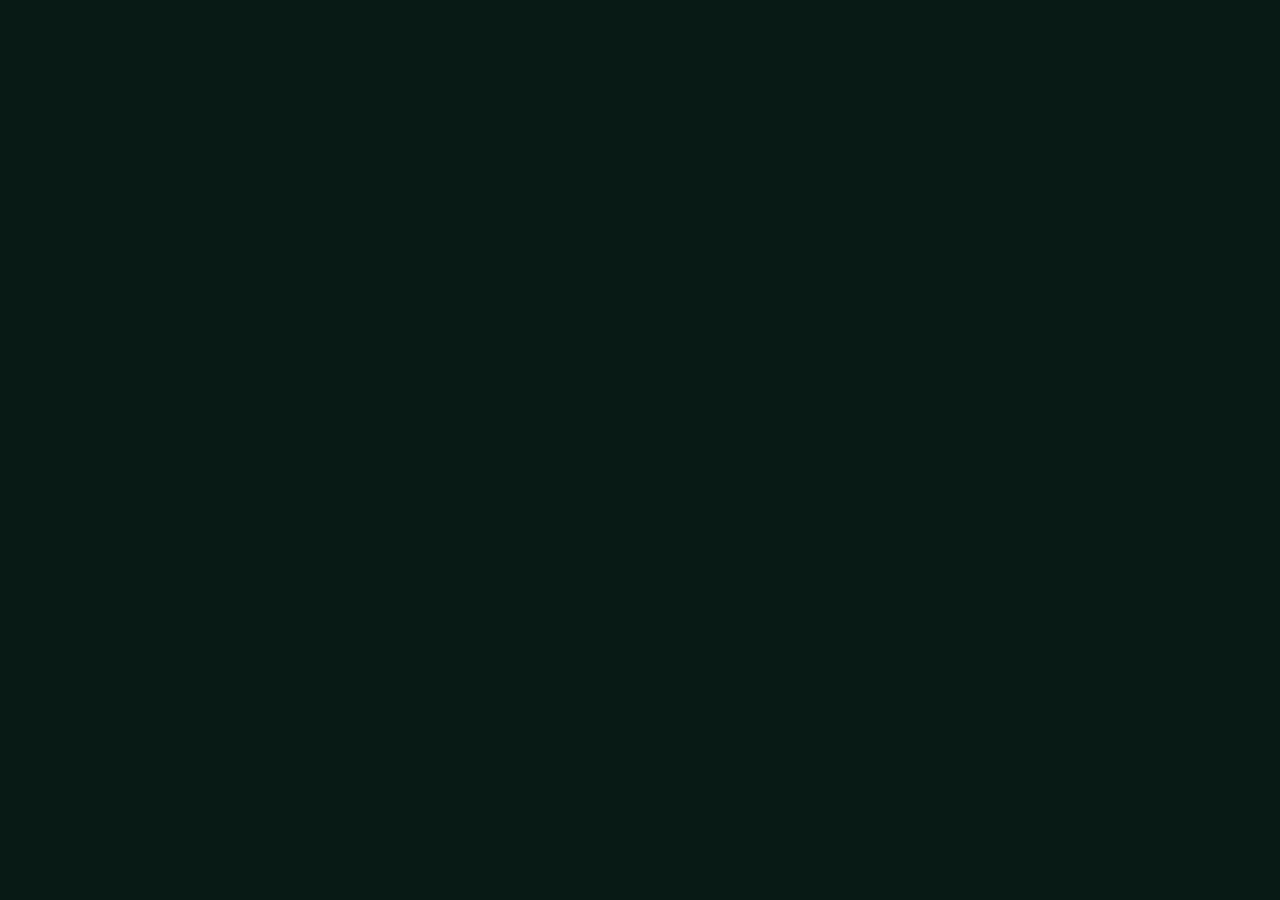
==== commit 641c8a97: "Update index.html" ====
--- a/index.html
+++ b/index.html
@@ -2,17 +2,398 @@
 <html lang="ar" dir="rtl">
   <head>
     <meta charset="UTF-8" />
-    <meta name="viewport" content="width=device-width, initial-scale=1.0, maximum-scale=1, viewport-fit=cover" />
+
+    <meta
+      name="viewport"
+      content="width=device-width, initial-scale=1.0, maximum-scale=1, viewport-fit=cover"
+    />
+
     <meta name="theme-color" content="#081a15" />
-    <meta name="description" content="حصنك — وردك اليومي من الأذكار والأدعية بهدوء." />
+    <meta
+      name="description"
+      content="حصنك — وردك اليومي من الأذكار والأدعية بهدوء."
+    />
+
     <meta name="apple-mobile-web-app-capable" content="yes" />
-    <meta name="apple-mobile-web-app-status-bar-style" content="black-translucent" />
+    <meta
+      name="apple-mobile-web-app-status-bar-style"
+      content="black-translucent"
+    />
     <meta name="apple-mobile-web-app-title" content="حصنك" />
+
     <link rel="manifest" href="./manifest.json" />
+
     <title>حصنك | وردك اليومي</title>
-    <script type="module" crossorigin src="./assets/index-3-UNteoE.js"></script>
-    <link rel="stylesheet" crossorigin href="./assets/index-Bw2ibGDa.css">
+
+    <!-- Supabase -->
+    <script src="https://cdn.jsdelivr.net/npm/@supabase/supabase-js@2"></script>
+
+    <script>
+      window.__HOSNEK_SUPABASE_URL__ =
+        "https://ggnpqhozioxzctrkmbgd.supabase.co";
+
+      window.__HOSNEK_SUPABASE_KEY__ =
+        "sb_publishable_FEWSIWV7TDvQYfZT7rTzwg_oJuQ8t7s";
+
+      (function () {
+        if (!window.supabase) return;
+
+        const supabaseClient = window.supabase.createClient(
+          window.__HOSNEK_SUPABASE_URL__,
+          window.__HOSNEK_SUPABASE_KEY__
+        );
+
+        window.__HOSNEK_SB__ = supabaseClient;
+
+        /*
+         * فتح صفحة المالك
+         * ?owner=1 يتحول داخليًا إلى /owner/suggestions
+         */
+        if (
+          new URLSearchParams(window.location.search).get("owner") === "1"
+        ) {
+          const ownerPath = new URL(
+            "owner/suggestions",
+            window.location.href
+          ).pathname;
+
+          history.replaceState({}, "", ownerPath);
+        }
+
+        const originalFetch = window.fetch.bind(window);
+
+        function trpcResponse(data) {
+          return new Response(
+            JSON.stringify([
+              {
+                result: {
+                  data: {
+                    json: data
+                  }
+                }
+              }
+            ]),
+            {
+              status: 200,
+              headers: {
+                "Content-Type": "application/json"
+              }
+            }
+          );
+        }
+
+        function getInput(init) {
+          try {
+            const body = init && init.body;
+
+            if (!body) return {};
+
+            const parsed =
+              typeof body === "string"
+                ? JSON.parse(body)
+                : body;
+
+            return (
+              parsed?.["0"]?.json ??
+              parsed?.json ??
+              parsed ??
+              {}
+            );
+          } catch {
+            return {};
+          }
+        }
+
+        window.fetch = async function (input, init) {
+          const url =
+            typeof input === "string"
+              ? input
+              : input?.url || "";
+
+          /*
+           * حالة تسجيل الدخول
+           */
+          if (url.includes("/api/trpc/auth.me")) {
+            const { data } =
+              await supabaseClient.auth.getSession();
+
+            const user = data?.session?.user;
+
+            if (!user) {
+              return trpcResponse(null);
+            }
+
+            const role =
+              user.app_metadata?.role === "admin"
+                ? "admin"
+                : "user";
+
+            return trpcResponse({
+              id: user.id,
+              email: user.email,
+              role
+            });
+          }
+
+          /*
+           * تسجيل الخروج
+           */
+          if (url.includes("/api/trpc/auth.logout")) {
+            await supabaseClient.auth.signOut();
+
+            return trpcResponse({
+              success: true
+            });
+          }
+
+          /*
+           * إرسال اقتراح الزائر
+           */
+          if (url.includes("/api/trpc/suggestions.create")) {
+            const payload = getInput(init);
+
+            const message = String(
+              payload.message || ""
+            ).trim();
+
+            if (
+              message.length < 2 ||
+              message.length > 2000
+            ) {
+              return new Response(
+                JSON.stringify({
+                  error: {
+                    message: "invalid message"
+                  }
+                }),
+                {
+                  status: 400,
+                  headers: {
+                    "Content-Type": "application/json"
+                  }
+                }
+              );
+            }
+
+            const { error } =
+              await supabaseClient
+                .from("suggestions")
+                .insert({
+                  message
+                });
+
+            if (error) {
+              return new Response(
+                JSON.stringify({
+                  error: {
+                    message: error.message
+                  }
+                }),
+                {
+                  status: 400,
+                  headers: {
+                    "Content-Type": "application/json"
+                  }
+                }
+              );
+            }
+
+            return trpcResponse({
+              success: true
+            });
+          }
+
+          /*
+           * عرض الاقتراحات للمالك
+           */
+          if (url.includes("/api/trpc/suggestions.list")) {
+            const { data } =
+              await supabaseClient.auth.getSession();
+
+            const token =
+              data?.session?.access_token;
+
+            if (!token) {
+              return trpcResponse([]);
+            }
+
+            const response =
+              await originalFetch(
+                window.__HOSNEK_SUPABASE_URL__ +
+                  "/rest/v1/suggestions" +
+                  "?select=id,message,created_at,is_read" +
+                  "&order=created_at.desc",
+                {
+                  headers: {
+                    apikey:
+                      window.__HOSNEK_SUPABASE_KEY__,
+
+                    Authorization:
+                      "Bearer " + token
+                  }
+                }
+              );
+
+            if (!response.ok) {
+              return trpcResponse([]);
+            }
+
+            const rows = await response.json();
+
+            const suggestions = rows.map(
+              (row) => ({
+                id: row.id,
+                message: row.message,
+                createdAt: row.created_at,
+                status:
+                  row.is_read
+                    ? "read"
+                    : "new"
+              })
+            );
+
+            return trpcResponse(
+              suggestions
+            );
+          }
+
+          /*
+           * تحديد الاقتراح كمقروء
+           */
+          if (
+            url.includes(
+              "/api/trpc/suggestions.markRead"
+            )
+          ) {
+            const payload = getInput(init);
+
+            const { data } =
+              await supabaseClient.auth.getSession();
+
+            const token =
+              data?.session?.access_token;
+
+            if (!token || !payload.id) {
+              return trpcResponse({
+                success: false
+              });
+            }
+
+            const response =
+              await originalFetch(
+                window.__HOSNEK_SUPABASE_URL__ +
+                  "/rest/v1/suggestions?id=eq." +
+                  encodeURIComponent(payload.id),
+                {
+                  method: "PATCH",
+
+                  headers: {
+                    apikey:
+                      window.__HOSNEK_SUPABASE_KEY__,
+
+                    Authorization:
+                      "Bearer " + token,
+
+                    "Content-Type":
+                      "application/json",
+
+                    Prefer:
+                      "return=minimal"
+                  },
+
+                  body: JSON.stringify({
+                    is_read: true
+                  })
+                }
+              );
+
+            if (response.ok) {
+              return trpcResponse({
+                success: true
+              });
+            }
+
+            return new Response(
+              JSON.stringify({
+                error: {
+                  message: "update failed"
+                }
+              }),
+              {
+                status: 400,
+                headers: {
+                  "Content-Type":
+                    "application/json"
+                }
+              }
+            );
+          }
+
+          /*
+           * باقي طلبات الموقع تظل كما هي
+           */
+          return originalFetch(
+            input,
+            init
+          );
+        };
+
+        /*
+         * زر تسجيل الدخول في لوحة المالك
+         */
+        document.addEventListener(
+          "click",
+          function (event) {
+            const button =
+              event.target.closest(
+                "button.primary-action"
+              );
+
+            if (!button) return;
+
+            if (
+              button.textContent.trim() !==
+              "تسجيل الدخول"
+            ) {
+              return;
+            }
+
+            if (
+              !window.location.pathname.includes(
+                "owner/suggestions"
+              )
+            ) {
+              return;
+            }
+
+            event.preventDefault();
+            event.stopPropagation();
+
+            window.location.href =
+              new URL(
+                "owner-login.html",
+                window.location.href
+              ).href;
+          },
+          true
+        );
+      })();
+    </script>
+
+    <!-- ملف حصنك الأصلي -->
+    <script
+      type="module"
+      crossorigin
+      src="./assets/index-3-UNteoEJ.js"
+    ></script>
+
+    <link
+      rel="stylesheet"
+      crossorigin
+      href="./assets/index-Bw2ibGDa.css"
+    />
   </head>
+
   <body>
     <div id="root"></div>
   </body>
--- a/assets/index-Bw2ibGDa.css
+++ b/assets/index-Bw2ibGDa.css
@@ -1 +1,45 @@
-@import"https://fonts.googleapis.com/css2?family=Amiri:wght@400;700&family=Lalezar&family=Tajawal:wght@400;500;700;800&display=swap";@layer components;/*! tailwindcss v4.1.14 | MIT License | https://tailwindcss.com */@layer properties{@supports (((-webkit-hyphens:none)) and (not (margin-trim:inline))) or ((-moz-orient:inline) and (not (color:rgb(from red r g b)))){*,:before,:after,::backdrop{--tw-translate-x:0;--tw-translate-y:0;--tw-translate-z:0;--tw-rotate-x:initial;--tw-rotate-y:initial;--tw-rotate-z:initial;--tw-skew-x:initial;--tw-skew-y:initial;--tw-space-y-reverse:0;--tw-space-x-reverse:0;--tw-border-style:solid;--tw-gradient-position:initial;--tw-gradient-from:#0000;--tw-gradient-via:#0000;--tw-gradient-to:#0000;--tw-gradient-stops:initial;--tw-gradient-via-stops:initial;--tw-gradient-from-position:0%;--tw-gradient-via-position:50%;--tw-gradient-to-position:100%;--tw-leading:initial;--tw-font-weight:initial;--tw-tracking:initial;--tw-ordinal:initial;--tw-slashed-zero:initial;--tw-numeric-figure:initial;--tw-numeric-spacing:initial;--tw-numeric-fraction:initial;--tw-shadow:0 0 #0000;--tw-shadow-color:initial;--tw-shadow-alpha:100%;--tw-inset-shadow:0 0 #0000;--tw-inset-shadow-color:initial;--tw-inset-shadow-alpha:100%;--tw-ring-color:initial;--tw-ring-shadow:0 0 #0000;--tw-inset-ring-color:initial;--tw-inset-ring-shadow:0 0 #0000;--tw-ring-inset:initial;--tw-ring-offset-width:0px;--tw-ring-offset-color:#fff;--tw-ring-offset-shadow:0 0 #0000;--tw-outline-style:solid;--tw-backdrop-blur:initial;--tw-backdrop-brightness:initial;--tw-backdrop-contrast:initial;--tw-backdrop-grayscale:initial;--tw-backdrop-hue-rotate:initial;--tw-backdrop-invert:initial;--tw-backdrop-opacity:initial;--tw-backdrop-saturate:initial;--tw-backdrop-sepia:initial;--tw-duration:initial;--tw-ease:initial;--tw-content:"";--tw-animation-delay:0s;--tw-animation-direction:normal;--tw-animation-duration:initial;--tw-animation-fill-mode:none;--tw-animation-iteration-count:1;--tw-enter-blur:0;--tw-enter-opacity:1;--tw-enter-rotate:0;--tw-enter-scale:1;--tw-enter-translate-x:0;--tw-enter-translate-y:0;--tw-exit-blur:0;--tw-exit-opacity:1;--tw-exit-rotate:0;--tw-exit-scale:1;--tw-exit-translate-x:0;--tw-exit-translate-y:0}}}@layer theme{:root,:host{--font-sans:ui-sans-serif,system-ui,sans-serif,"Apple Color Emoji","Segoe UI Emoji","Segoe UI Symbol","Noto Color Emoji";--font-mono:ui-monospace,SFMono-Regular,Menlo,Monaco,Consolas,"Liberation Mono","Courier New",monospace;--color-red-100:oklch(93.6% .032 17.717);--color-red-500:oklch(63.7% .237 25.331);--color-blue-600:oklch(54.6% .245 262.881);--color-blue-700:oklch(48.8% .243 264.376);--color-slate-50:oklch(98.4% .003 247.858);--color-slate-100:oklch(96.8% .007 247.896);--color-slate-600:oklch(44.6% .043 257.281);--color-slate-700:oklch(37.2% .044 257.287);--color-slate-900:oklch(20.8% .042 265.755);--color-black:#000;--color-white:#fff;--spacing:.25rem;--container-xs:20rem;--container-sm:24rem;--container-md:28rem;--container-lg:32rem;--container-2xl:42rem;--container-6xl:72rem;--text-xs:.75rem;--text-xs--line-height:calc(1/.75);--text-sm:.875rem;--text-sm--line-height:calc(1.25/.875);--text-base:1rem;--text-base--line-height: 1.5 ;--text-lg:1.125rem;--text-lg--line-height:calc(1.75/1.125);--text-xl:1.25rem;--text-xl--line-height:calc(1.75/1.25);--text-2xl:1.5rem;--text-2xl--line-height:calc(2/1.5);--text-3xl:1.875rem;--text-3xl--line-height: 1.2 ;--text-4xl:2.25rem;--text-4xl--line-height:calc(2.5/2.25);--font-weight-normal:400;--font-weight-medium:500;--font-weight-semibold:600;--font-weight-bold:700;--tracking-tight:-.025em;--tracking-widest:.1em;--leading-snug:1.375;--leading-normal:1.5;--leading-relaxed:1.625;--radius-xs:.125rem;--radius-sm:.25rem;--radius-md:.375rem;--radius-lg:.5rem;--radius-xl:.75rem;--ease-in-out:cubic-bezier(.4,0,.2,1);--animate-spin:spin 1s linear infinite;--animate-pulse:pulse 2s cubic-bezier(.4,0,.6,1)infinite;--blur-sm:8px;--blur-2xl:40px;--aspect-video:16/9;--default-transition-duration:.15s;--default-transition-timing-function:cubic-bezier(.4,0,.2,1);--default-font-family:var(--font-sans);--default-mono-font-family:var(--font-mono)}}@layer base{*,:after,:before,::backdrop{box-sizing:border-box;border:0 solid;margin:0;padding:0}::file-selector-button{box-sizing:border-box;border:0 solid;margin:0;padding:0}html,:host{-webkit-text-size-adjust:100%;tab-size:4;line-height:1.5;font-family:var(--default-font-family,ui-sans-serif,system-ui,sans-serif,"Apple Color Emoji","Segoe UI Emoji","Segoe UI Symbol","Noto Color Emoji");font-feature-settings:var(--default-font-feature-settings,normal);font-variation-settings:var(--default-font-variation-settings,normal);-webkit-tap-highlight-color:transparent}hr{height:0;color:inherit;border-top-width:1px}abbr:where([title]){-webkit-text-decoration:underline dotted;text-decoration:underline dotted}h1,h2,h3,h4,h5,h6{font-size:inherit;font-weight:inherit}a{color:inherit;-webkit-text-decoration:inherit;text-decoration:inherit}b,strong{font-weight:bolder}code,kbd,samp,pre{font-family:var(--default-mono-font-family,ui-monospace,SFMono-Regular,Menlo,Monaco,Consolas,"Liberation Mono","Courier New",monospace);font-feature-settings:var(--default-mono-font-feature-settings,normal);font-variation-settings:var(--default-mono-font-variation-settings,normal);font-size:1em}small{font-size:80%}sub,sup{vertical-align:baseline;font-size:75%;line-height:0;position:relative}sub{bottom:-.25em}sup{top:-.5em}table{text-indent:0;border-color:inherit;border-collapse:collapse}:-moz-focusring{outline:auto}progress{vertical-align:baseline}summary{display:list-item}ol,ul,menu{list-style:none}img,svg,video,canvas,audio,iframe,embed,object{vertical-align:middle;display:block}img,video{max-width:100%;height:auto}button,input,select,optgroup,textarea{font:inherit;font-feature-settings:inherit;font-variation-settings:inherit;letter-spacing:inherit;color:inherit;opacity:1;background-color:#0000;border-radius:0}::file-selector-button{font:inherit;font-feature-settings:inherit;font-variation-settings:inherit;letter-spacing:inherit;color:inherit;opacity:1;background-color:#0000;border-radius:0}:where(select:is([multiple],[size])) optgroup{font-weight:bolder}:where(select:is([multiple],[size])) optgroup option{padding-inline-start:20px}::file-selector-button{margin-inline-end:4px}::placeholder{opacity:1}@supports (not ((-webkit-appearance:-apple-pay-button))) or (contain-intrinsic-size:1px){::placeholder{color:currentColor}@supports (color:color-mix(in lab,red,red)){::placeholder{color:color-mix(in oklab,currentcolor 50%,transparent)}}}textarea{resize:vertical}::-webkit-search-decoration{-webkit-appearance:none}::-webkit-date-and-time-value{min-height:1lh;text-align:inherit}::-webkit-datetime-edit{display:inline-flex}::-webkit-datetime-edit-fields-wrapper{padding:0}::-webkit-datetime-edit{padding-block:0}::-webkit-datetime-edit-year-field{padding-block:0}::-webkit-datetime-edit-month-field{padding-block:0}::-webkit-datetime-edit-day-field{padding-block:0}::-webkit-datetime-edit-hour-field{padding-block:0}::-webkit-datetime-edit-minute-field{padding-block:0}::-webkit-datetime-edit-second-field{padding-block:0}::-webkit-datetime-edit-millisecond-field{padding-block:0}::-webkit-datetime-edit-meridiem-field{padding-block:0}::-webkit-calendar-picker-indicator{line-height:1}:-moz-ui-invalid{box-shadow:none}button,input:where([type=button],[type=reset],[type=submit]){appearance:button}::file-selector-button{appearance:button}::-webkit-inner-spin-button{height:auto}::-webkit-outer-spin-button{height:auto}[hidden]:where(:not([hidden=until-found])){display:none!important}}@layer utilities{.\@container\/card-header{container:card-header/inline-size}.\@container\/field-group{container:field-group/inline-size}.pointer-events-none{pointer-events:none}.invisible{visibility:hidden}.sr-only{clip-path:inset(50%);white-space:nowrap;border-width:0;width:1px;height:1px;margin:-1px;padding:0;position:absolute;overflow:hidden}.absolute{position:absolute}.fixed{position:fixed}.relative{position:relative}.static{position:static}.sticky{position:sticky}.inset-0{inset:calc(var(--spacing)*0)}.inset-x-0{inset-inline:calc(var(--spacing)*0)}.inset-y-0{inset-block:calc(var(--spacing)*0)}.-top-12{top:calc(var(--spacing)*-12)}.top-0{top:calc(var(--spacing)*0)}.top-1\.5{top:calc(var(--spacing)*1.5)}.top-1\/2{top:50%}.top-3\.5{top:calc(var(--spacing)*3.5)}.top-4{top:calc(var(--spacing)*4)}.top-\[1px\]{top:1px}.top-\[50\%\]{top:50%}.top-\[60\%\]{top:60%}.top-full{top:100%}.-right-12{right:calc(var(--spacing)*-12)}.right-0{right:calc(var(--spacing)*0)}.right-1{right:calc(var(--spacing)*1)}.right-2{right:calc(var(--spacing)*2)}.right-3{right:calc(var(--spacing)*3)}.right-4{right:calc(var(--spacing)*4)}.-bottom-12{bottom:calc(var(--spacing)*-12)}.bottom-0{bottom:calc(var(--spacing)*0)}.bottom-4{bottom:calc(var(--spacing)*4)}.-left-12{left:calc(var(--spacing)*-12)}.left-0{left:calc(var(--spacing)*0)}.left-1\/2{left:50%}.left-2{left:calc(var(--spacing)*2)}.left-4{left:calc(var(--spacing)*4)}.left-\[50\%\]{left:50%}.isolate{isolation:isolate}.z-10{z-index:10}.z-20{z-index:20}.z-40{z-index:40}.z-50{z-index:50}.z-\[1\]{z-index:1}.order-first{order:-9999}.order-last{order:9999}.col-start-2{grid-column-start:2}.row-span-2{grid-row:span 2/span 2}.row-start-1{grid-row-start:1}.container{width:100%}@media (min-width:40rem){.container{max-width:40rem}}@media (min-width:48rem){.container{max-width:48rem}}@media (min-width:64rem){.container{max-width:64rem}}@media (min-width:80rem){.container{max-width:80rem}}@media (min-width:96rem){.container{max-width:96rem}}.\!m-0{margin:calc(var(--spacing)*0)!important}.-mx-1{margin-inline:calc(var(--spacing)*-1)}.mx-2{margin-inline:calc(var(--spacing)*2)}.mx-3\.5{margin-inline:calc(var(--spacing)*3.5)}.mx-4{margin-inline:calc(var(--spacing)*4)}.mx-auto{margin-inline:auto}.-my-2{margin-block:calc(var(--spacing)*-2)}.my-0{margin-block:calc(var(--spacing)*0)}.my-0\.5{margin-block:calc(var(--spacing)*.5)}.my-1{margin-block:calc(var(--spacing)*1)}.-mt-4{margin-top:calc(var(--spacing)*-4)}.mt-1{margin-top:calc(var(--spacing)*1)}.mt-1\.5{margin-top:calc(var(--spacing)*1.5)}.mt-2{margin-top:calc(var(--spacing)*2)}.mt-4{margin-top:calc(var(--spacing)*4)}.mt-12{margin-top:calc(var(--spacing)*12)}.mt-auto{margin-top:auto}.mr-2{margin-right:calc(var(--spacing)*2)}.mb-1{margin-bottom:calc(var(--spacing)*1)}.mb-2{margin-bottom:calc(var(--spacing)*2)}.mb-3{margin-bottom:calc(var(--spacing)*3)}.mb-4{margin-bottom:calc(var(--spacing)*4)}.mb-6{margin-bottom:calc(var(--spacing)*6)}.mb-8{margin-bottom:calc(var(--spacing)*8)}.-ml-4{margin-left:calc(var(--spacing)*-4)}.ml-1{margin-left:calc(var(--spacing)*1)}.ml-2{margin-left:calc(var(--spacing)*2)}.ml-4{margin-left:calc(var(--spacing)*4)}.ml-auto{margin-left:auto}.line-clamp-1{-webkit-line-clamp:1;-webkit-box-orient:vertical;display:-webkit-box;overflow:hidden}.line-clamp-2{-webkit-line-clamp:2;-webkit-box-orient:vertical;display:-webkit-box;overflow:hidden}.block{display:block}.flex{display:flex}.grid{display:grid}.hidden{display:none}.inline-flex{display:inline-flex}.table{display:table}.table-caption{display:table-caption}.table-cell{display:table-cell}.table-row{display:table-row}.field-sizing-content{field-sizing:content}.aspect-square{aspect-ratio:1}.aspect-video{aspect-ratio:var(--aspect-video)}.size-\(--cell-size\){width:var(--cell-size);height:var(--cell-size)}.size-2{width:calc(var(--spacing)*2);height:calc(var(--spacing)*2)}.size-2\.5{width:calc(var(--spacing)*2.5);height:calc(var(--spacing)*2.5)}.size-3{width:calc(var(--spacing)*3);height:calc(var(--spacing)*3)}.size-3\.5{width:calc(var(--spacing)*3.5);height:calc(var(--spacing)*3.5)}.size-4{width:calc(var(--spacing)*4);height:calc(var(--spacing)*4)}.size-6{width:calc(var(--spacing)*6);height:calc(var(--spacing)*6)}.size-7{width:calc(var(--spacing)*7);height:calc(var(--spacing)*7)}.size-8{width:calc(var(--spacing)*8);height:calc(var(--spacing)*8)}.size-9{width:calc(var(--spacing)*9);height:calc(var(--spacing)*9)}.size-10{width:calc(var(--spacing)*10);height:calc(var(--spacing)*10)}.size-12{width:calc(var(--spacing)*12);height:calc(var(--spacing)*12)}.size-auto{width:auto;height:auto}.size-full{width:100%;height:100%}.h-\(--cell-size\){height:var(--cell-size)}.h-1\.5{height:calc(var(--spacing)*1.5)}.h-2{height:calc(var(--spacing)*2)}.h-2\.5{height:calc(var(--spacing)*2.5)}.h-3{height:calc(var(--spacing)*3)}.h-4{height:calc(var(--spacing)*4)}.h-5{height:calc(var(--spacing)*5)}.h-6{height:calc(var(--spacing)*6)}.h-7{height:calc(var(--spacing)*7)}.h-8{height:calc(var(--spacing)*8)}.h-9{height:calc(var(--spacing)*9)}.h-10{height:calc(var(--spacing)*10)}.h-12{height:calc(var(--spacing)*12)}.h-14{height:calc(var(--spacing)*14)}.h-16{height:calc(var(--spacing)*16)}.h-32{height:calc(var(--spacing)*32)}.h-64{height:calc(var(--spacing)*64)}.h-\[1\.15rem\]{height:1.15rem}.h-\[38px\]{height:38px}.h-\[200px\]{height:200px}.h-\[500px\]{height:500px}.h-\[calc\(100\%-1px\)\]{height:calc(100% - 1px)}.h-\[var\(--radix-navigation-menu-viewport-height\)\]{height:var(--radix-navigation-menu-viewport-height)}.h-\[var\(--radix-select-trigger-height\)\]{height:var(--radix-select-trigger-height)}.h-auto{height:auto}.h-full{height:100%}.h-px{height:1px}.h-svh{height:100svh}.max-h-\(--radix-context-menu-content-available-height\){max-height:var(--radix-context-menu-content-available-height)}.max-h-\(--radix-dropdown-menu-content-available-height\){max-height:var(--radix-dropdown-menu-content-available-height)}.max-h-\(--radix-select-content-available-height\){max-height:var(--radix-select-content-available-height)}.max-h-32{max-height:calc(var(--spacing)*32)}.max-h-\[300px\]{max-height:300px}.min-h-0{min-height:calc(var(--spacing)*0)}.min-h-4{min-height:calc(var(--spacing)*4)}.min-h-9{min-height:calc(var(--spacing)*9)}.min-h-16{min-height:calc(var(--spacing)*16)}.min-h-\[200px\]{min-height:200px}.min-h-screen{min-height:100vh}.min-h-svh{min-height:100svh}.w-\(--cell-size\){width:var(--cell-size)}.w-\(--sidebar-width\){width:var(--sidebar-width)}.w-0{width:calc(var(--spacing)*0)}.w-1{width:calc(var(--spacing)*1)}.w-1\/2{width:50%}.w-2{width:calc(var(--spacing)*2)}.w-2\.5{width:calc(var(--spacing)*2.5)}.w-3{width:calc(var(--spacing)*3)}.w-3\/4{width:75%}.w-4{width:calc(var(--spacing)*4)}.w-5{width:calc(var(--spacing)*5)}.w-8{width:calc(var(--spacing)*8)}.w-9{width:calc(var(--spacing)*9)}.w-10{width:calc(var(--spacing)*10)}.w-16{width:calc(var(--spacing)*16)}.w-20{width:calc(var(--spacing)*20)}.w-24{width:calc(var(--spacing)*24)}.w-32{width:calc(var(--spacing)*32)}.w-48{width:calc(var(--spacing)*48)}.w-64{width:calc(var(--spacing)*64)}.w-72{width:calc(var(--spacing)*72)}.w-\[38px\]{width:38px}.w-\[100px\]{width:100px}.w-\[280px\]{width:280px}.w-\[400px\]{width:400px}.w-auto{width:auto}.w-fit{width:fit-content}.w-full{width:100%}.w-max{width:max-content}.w-px{width:1px}.max-w-\(--skeleton-width\){max-width:var(--skeleton-width)}.max-w-2xl{max-width:var(--container-2xl)}.max-w-6xl{max-width:var(--container-6xl)}.max-w-\[80\%\]{max-width:80%}.max-w-\[calc\(100\%-2rem\)\]{max-width:calc(100% - 2rem)}.max-w-lg{max-width:var(--container-lg)}.max-w-max{max-width:max-content}.max-w-md{max-width:var(--container-md)}.max-w-none{max-width:none}.max-w-sm{max-width:var(--container-sm)}.max-w-xs{max-width:var(--container-xs)}.min-w-\(--cell-size\){min-width:var(--cell-size)}.min-w-0{min-width:calc(var(--spacing)*0)}.min-w-5{min-width:calc(var(--spacing)*5)}.min-w-8{min-width:calc(var(--spacing)*8)}.min-w-9{min-width:calc(var(--spacing)*9)}.min-w-10{min-width:calc(var(--spacing)*10)}.min-w-\[8rem\]{min-width:8rem}.min-w-\[12rem\]{min-width:12rem}.min-w-\[var\(--radix-select-trigger-width\)\]{min-width:var(--radix-select-trigger-width)}.flex-1{flex:1}.flex-shrink-0,.shrink-0{flex-shrink:0}.grow{flex-grow:1}.grow-0{flex-grow:0}.basis-full{flex-basis:100%}.caption-bottom{caption-side:bottom}.border-collapse{border-collapse:collapse}.origin-\(--radix-context-menu-content-transform-origin\){transform-origin:var(--radix-context-menu-content-transform-origin)}.origin-\(--radix-dropdown-menu-content-transform-origin\){transform-origin:var(--radix-dropdown-menu-content-transform-origin)}.origin-\(--radix-hover-card-content-transform-origin\){transform-origin:var(--radix-hover-card-content-transform-origin)}.origin-\(--radix-menubar-content-transform-origin\){transform-origin:var(--radix-menubar-content-transform-origin)}.origin-\(--radix-popover-content-transform-origin\){transform-origin:var(--radix-popover-content-transform-origin)}.origin-\(--radix-select-content-transform-origin\){transform-origin:var(--radix-select-content-transform-origin)}.origin-\(--radix-tooltip-content-transform-origin\){transform-origin:var(--radix-tooltip-content-transform-origin)}.-translate-x-1\/2{--tw-translate-x: -50% ;translate:var(--tw-translate-x)var(--tw-translate-y)}.-translate-x-px{--tw-translate-x:-1px;translate:var(--tw-translate-x)var(--tw-translate-y)}.translate-x-\[-50\%\]{--tw-translate-x:-50%;translate:var(--tw-translate-x)var(--tw-translate-y)}.translate-x-px{--tw-translate-x:1px;translate:var(--tw-translate-x)var(--tw-translate-y)}.-translate-y-1\/2{--tw-translate-y: -50% ;translate:var(--tw-translate-x)var(--tw-translate-y)}.translate-y-0\.5{--tw-translate-y:calc(var(--spacing)*.5);translate:var(--tw-translate-x)var(--tw-translate-y)}.translate-y-\[-50\%\]{--tw-translate-y:-50%;translate:var(--tw-translate-x)var(--tw-translate-y)}.translate-y-\[calc\(-50\%_-_2px\)\]{--tw-translate-y: calc(-50% - 2px) ;translate:var(--tw-translate-x)var(--tw-translate-y)}.rotate-45{rotate:45deg}.rotate-90{rotate:90deg}.transform{transform:var(--tw-rotate-x,)var(--tw-rotate-y,)var(--tw-rotate-z,)var(--tw-skew-x,)var(--tw-skew-y,)}.animate-caret-blink{animation:1.25s ease-out infinite caret-blink}.animate-in{animation:enter var(--tw-animation-duration,var(--tw-duration,.15s))var(--tw-ease,ease)var(--tw-animation-delay,0s)var(--tw-animation-iteration-count,1)var(--tw-animation-direction,normal)var(--tw-animation-fill-mode,none)}.animate-pulse{animation:var(--animate-pulse)}.animate-spin{animation:var(--animate-spin)}.cursor-col-resize{cursor:col-resize}.cursor-default{cursor:default}.cursor-pointer{cursor:pointer}.cursor-text{cursor:text}.touch-none{touch-action:none}.resize-none{resize:none}.scroll-my-1{scroll-margin-block:calc(var(--spacing)*1)}.scroll-py-1{scroll-padding-block:calc(var(--spacing)*1)}.list-disc{list-style-type:disc}.list-none{list-style-type:none}.auto-rows-min{grid-auto-rows:min-content}.grid-cols-1{grid-template-columns:repeat(1,minmax(0,1fr))}.grid-cols-2{grid-template-columns:repeat(2,minmax(0,1fr))}.grid-cols-3{grid-template-columns:repeat(3,minmax(0,1fr))}.grid-cols-\[0_1fr\]{grid-template-columns:0 1fr}.grid-rows-\[auto_auto\]{grid-template-rows:auto auto}.flex-col{flex-direction:column}.flex-col-reverse{flex-direction:column-reverse}.flex-row{flex-direction:row}.flex-wrap{flex-wrap:wrap}.items-center{align-items:center}.items-end{align-items:flex-end}.items-start{align-items:flex-start}.items-stretch{align-items:stretch}.justify-between{justify-content:space-between}.justify-center{justify-content:center}.justify-end{justify-content:flex-end}.justify-start{justify-content:flex-start}.justify-items-start{justify-items:start}.gap-0{gap:calc(var(--spacing)*0)}.gap-0\.5{gap:calc(var(--spacing)*.5)}.gap-1{gap:calc(var(--spacing)*1)}.gap-1\.5{gap:calc(var(--spacing)*1.5)}.gap-2{gap:calc(var(--spacing)*2)}.gap-2\.5{gap:calc(var(--spacing)*2.5)}.gap-3{gap:calc(var(--spacing)*3)}.gap-4{gap:calc(var(--spacing)*4)}.gap-6{gap:calc(var(--spacing)*6)}.gap-7{gap:calc(var(--spacing)*7)}.gap-8{gap:calc(var(--spacing)*8)}:where(.space-y-1>:not(:last-child)){--tw-space-y-reverse:0;margin-block-start:calc(calc(var(--spacing)*1)*var(--tw-space-y-reverse));margin-block-end:calc(calc(var(--spacing)*1)*calc(1 - var(--tw-space-y-reverse)))}:where(.space-y-2>:not(:last-child)){--tw-space-y-reverse:0;margin-block-start:calc(calc(var(--spacing)*2)*var(--tw-space-y-reverse));margin-block-end:calc(calc(var(--spacing)*2)*calc(1 - var(--tw-space-y-reverse)))}:where(.space-y-3>:not(:last-child)){--tw-space-y-reverse:0;margin-block-start:calc(calc(var(--spacing)*3)*var(--tw-space-y-reverse));margin-block-end:calc(calc(var(--spacing)*3)*calc(1 - var(--tw-space-y-reverse)))}:where(.space-y-4>:not(:last-child)){--tw-space-y-reverse:0;margin-block-start:calc(calc(var(--spacing)*4)*var(--tw-space-y-reverse));margin-block-end:calc(calc(var(--spacing)*4)*calc(1 - var(--tw-space-y-reverse)))}:where(.space-y-6>:not(:last-child)){--tw-space-y-reverse:0;margin-block-start:calc(calc(var(--spacing)*6)*var(--tw-space-y-reverse));margin-block-end:calc(calc(var(--spacing)*6)*calc(1 - var(--tw-space-y-reverse)))}:where(.space-y-12>:not(:last-child)){--tw-space-y-reverse:0;margin-block-start:calc(calc(var(--spacing)*12)*var(--tw-space-y-reverse));margin-block-end:calc(calc(var(--spacing)*12)*calc(1 - var(--tw-space-y-reverse)))}:where(.space-x-2>:not(:last-child)){--tw-space-x-reverse:0;margin-inline-start:calc(calc(var(--spacing)*2)*var(--tw-space-x-reverse));margin-inline-end:calc(calc(var(--spacing)*2)*calc(1 - var(--tw-space-x-reverse)))}.gap-y-0\.5{row-gap:calc(var(--spacing)*.5)}.self-start{align-self:flex-start}.self-stretch{align-self:stretch}.justify-self-end{justify-self:flex-end}.truncate{text-overflow:ellipsis;white-space:nowrap;overflow:hidden}.overflow-auto{overflow:auto}.overflow-hidden{overflow:hidden}.overflow-x-auto{overflow-x:auto}.overflow-x-hidden{overflow-x:hidden}.overflow-y-auto{overflow-y:auto}.rounded{border-radius:.25rem}.rounded-\[2px\]{border-radius:2px}.rounded-\[4px\]{border-radius:4px}.rounded-\[10px\]{border-radius:10px}.rounded-\[20px\]{border-radius:20px}.rounded-\[calc\(var\(--radius\)-5px\)\]{border-radius:calc(var(--radius) - 5px)}.rounded-\[inherit\]{border-radius:inherit}.rounded-full{border-radius:3.40282e38px}.rounded-lg{border-radius:var(--radius-lg)}.rounded-md{border-radius:var(--radius-md)}.rounded-none{border-radius:0}.rounded-sm{border-radius:var(--radius-sm)}.rounded-xl{border-radius:var(--radius-xl)}.rounded-xs{border-radius:var(--radius-xs)}.rounded-l-md{border-top-left-radius:var(--radius-md);border-bottom-left-radius:var(--radius-md)}.rounded-tl-sm{border-top-left-radius:var(--radius-sm)}.rounded-r-md{border-top-right-radius:var(--radius-md);border-bottom-right-radius:var(--radius-md)}.border{border-style:var(--tw-border-style);border-width:1px}.border-0{border-style:var(--tw-border-style);border-width:0}.border-\[1\.5px\]{border-style:var(--tw-border-style);border-width:1.5px}.border-y{border-block-style:var(--tw-border-style);border-block-width:1px}.border-t{border-top-style:var(--tw-border-style);border-top-width:1px}.border-r{border-right-style:var(--tw-border-style);border-right-width:1px}.border-r-0{border-right-style:var(--tw-border-style);border-right-width:0}.border-b{border-bottom-style:var(--tw-border-style);border-bottom-width:1px}.border-l{border-left-style:var(--tw-border-style);border-left-width:1px}.border-dashed{--tw-border-style:dashed;border-style:dashed}.border-\(--color-border\){border-color:var(--color-border)}.border-\[rgba\(0\,0\,0\,0\.08\)\]{border-color:#00000014}.border-transparent{border-color:#0000}.border-t-transparent{border-top-color:#0000}.border-l-transparent{border-left-color:#0000}.bg-\(--color-bg\){background-color:var(--color-bg)}.bg-\[\#1a1a19\]{background-color:#1a1a19}.bg-\[\#f8f8f7\]{background-color:#f8f8f7}.bg-black\/50{background-color:#00000080}@supports (color:color-mix(in lab,red,red)){.bg-black\/50{background-color:color-mix(in oklab,var(--color-black)50%,transparent)}}.bg-blue-600{background-color:var(--color-blue-600)}.bg-red-100{background-color:var(--color-red-100)}.bg-transparent{background-color:#0000}.bg-white{background-color:var(--color-white)}.bg-white\/80{background-color:#fffc}@supports (color:color-mix(in lab,red,red)){.bg-white\/80{background-color:color-mix(in oklab,var(--color-white)80%,transparent)}}.bg-gradient-to-br{--tw-gradient-position:to bottom right in oklab;background-image:linear-gradient(var(--tw-gradient-stops))}.from-slate-50{--tw-gradient-from:var(--color-slate-50);--tw-gradient-stops:var(--tw-gradient-via-stops,var(--tw-gradient-position),var(--tw-gradient-from)var(--tw-gradient-from-position),var(--tw-gradient-to)var(--tw-gradient-to-position))}.to-slate-100{--tw-gradient-to:var(--color-slate-100);--tw-gradient-stops:var(--tw-gradient-via-stops,var(--tw-gradient-position),var(--tw-gradient-from)var(--tw-gradient-from-position),var(--tw-gradient-to)var(--tw-gradient-to-position))}.fill-current{fill:currentColor}.p-0{padding:calc(var(--spacing)*0)}.p-1{padding:calc(var(--spacing)*1)}.p-2{padding:calc(var(--spacing)*2)}.p-3{padding:calc(var(--spacing)*3)}.p-4{padding:calc(var(--spacing)*4)}.p-5{padding:calc(var(--spacing)*5)}.p-6{padding:calc(var(--spacing)*6)}.p-8{padding:calc(var(--spacing)*8)}.p-\[3px\]{padding:3px}.p-px{padding:1px}.px-\(--cell-size\){padding-inline:var(--cell-size)}.px-1{padding-inline:calc(var(--spacing)*1)}.px-1\.5{padding-inline:calc(var(--spacing)*1.5)}.px-2{padding-inline:calc(var(--spacing)*2)}.px-2\.5{padding-inline:calc(var(--spacing)*2.5)}.px-3{padding-inline:calc(var(--spacing)*3)}.px-4{padding-inline:calc(var(--spacing)*4)}.px-5{padding-inline:calc(var(--spacing)*5)}.px-6{padding-inline:calc(var(--spacing)*6)}.py-0\.5{padding-block:calc(var(--spacing)*.5)}.py-1{padding-block:calc(var(--spacing)*1)}.py-1\.5{padding-block:calc(var(--spacing)*1.5)}.py-2{padding-block:calc(var(--spacing)*2)}.py-2\.5{padding-block:calc(var(--spacing)*2.5)}.py-3{padding-block:calc(var(--spacing)*3)}.py-4{padding-block:calc(var(--spacing)*4)}.py-5{padding-block:calc(var(--spacing)*5)}.py-6{padding-block:calc(var(--spacing)*6)}.pt-0{padding-top:calc(var(--spacing)*0)}.pt-3{padding-top:calc(var(--spacing)*3)}.pt-4{padding-top:calc(var(--spacing)*4)}.pt-6{padding-top:calc(var(--spacing)*6)}.pt-8{padding-top:calc(var(--spacing)*8)}.pt-12{padding-top:calc(var(--spacing)*12)}.pr-1{padding-right:calc(var(--spacing)*1)}.pr-2{padding-right:calc(var(--spacing)*2)}.pr-2\.5{padding-right:calc(var(--spacing)*2.5)}.pr-3{padding-right:calc(var(--spacing)*3)}.pr-8{padding-right:calc(var(--spacing)*8)}.pb-3{padding-bottom:calc(var(--spacing)*3)}.pb-4{padding-bottom:calc(var(--spacing)*4)}.pb-8{padding-bottom:calc(var(--spacing)*8)}.pl-2{padding-left:calc(var(--spacing)*2)}.pl-3{padding-left:calc(var(--spacing)*3)}.pl-4{padding-left:calc(var(--spacing)*4)}.pl-8{padding-left:calc(var(--spacing)*8)}.text-center{text-align:center}.text-left{text-align:left}.text-right{text-align:right}.align-middle{vertical-align:middle}.font-mono{font-family:var(--font-mono)}.font-sans{font-family:var(--font-sans)}.text-2xl{font-size:var(--text-2xl);line-height:var(--tw-leading,var(--text-2xl--line-height))}.text-3xl{font-size:var(--text-3xl);line-height:var(--tw-leading,var(--text-3xl--line-height))}.text-4xl{font-size:var(--text-4xl);line-height:var(--tw-leading,var(--text-4xl--line-height))}.text-base{font-size:var(--text-base);line-height:var(--tw-leading,var(--text-base--line-height))}.text-lg{font-size:var(--text-lg);line-height:var(--tw-leading,var(--text-lg--line-height))}.text-sm{font-size:var(--text-sm);line-height:var(--tw-leading,var(--text-sm--line-height))}.text-sm\/relaxed{font-size:var(--text-sm);line-height:var(--leading-relaxed)}.text-xl{font-size:var(--text-xl);line-height:var(--tw-leading,var(--text-xl--line-height))}.text-xs{font-size:var(--text-xs);line-height:var(--tw-leading,var(--text-xs--line-height))}.text-\[0\.8rem\]{font-size:.8rem}.leading-5{--tw-leading:calc(var(--spacing)*5);line-height:calc(var(--spacing)*5)}.leading-\[26px\]{--tw-leading:26px;line-height:26px}.leading-none{--tw-leading:1;line-height:1}.leading-normal{--tw-leading:var(--leading-normal);line-height:var(--leading-normal)}.leading-relaxed{--tw-leading:var(--leading-relaxed);line-height:var(--leading-relaxed)}.leading-snug{--tw-leading:var(--leading-snug);line-height:var(--leading-snug)}.font-bold{--tw-font-weight:var(--font-weight-bold);font-weight:var(--font-weight-bold)}.font-medium{--tw-font-weight:var(--font-weight-medium);font-weight:var(--font-weight-medium)}.font-normal{--tw-font-weight:var(--font-weight-normal);font-weight:var(--font-weight-normal)}.font-semibold{--tw-font-weight:var(--font-weight-semibold);font-weight:var(--font-weight-semibold)}.tracking-\[-0\.44px\]{--tw-tracking:-.44px;letter-spacing:-.44px}.tracking-\[-0\.154px\]{--tw-tracking:-.154px;letter-spacing:-.154px}.tracking-tight{--tw-tracking:var(--tracking-tight);letter-spacing:var(--tracking-tight)}.tracking-widest{--tw-tracking:var(--tracking-widest);letter-spacing:var(--tracking-widest)}.text-balance{text-wrap:balance}.break-words{overflow-wrap:break-word}.whitespace-break-spaces{white-space:break-spaces}.whitespace-nowrap{white-space:nowrap}.whitespace-pre-wrap{white-space:pre-wrap}.text-\[\#34322d\]{color:#34322d}.text-\[\#858481\]{color:#858481}.text-current{color:currentColor}.text-red-500{color:var(--color-red-500)}.text-slate-600{color:var(--color-slate-600)}.text-slate-700{color:var(--color-slate-700)}.text-slate-900{color:var(--color-slate-900)}.text-white{color:var(--color-white)}.italic{font-style:italic}.tabular-nums{--tw-numeric-spacing:tabular-nums;font-variant-numeric:var(--tw-ordinal,)var(--tw-slashed-zero,)var(--tw-numeric-figure,)var(--tw-numeric-spacing,)var(--tw-numeric-fraction,)}.underline{text-decoration-line:underline}.underline-offset-4{text-underline-offset:4px}.opacity-0{opacity:0}.opacity-20{opacity:.2}.opacity-50{opacity:.5}.opacity-70{opacity:.7}.opacity-90{opacity:.9}.opacity-100{opacity:1}.shadow{--tw-shadow:0 1px 3px 0 var(--tw-shadow-color,#0000001a),0 1px 2px -1px var(--tw-shadow-color,#0000001a);box-shadow:var(--tw-inset-shadow),var(--tw-inset-ring-shadow),var(--tw-ring-offset-shadow),var(--tw-ring-shadow),var(--tw-shadow)}.shadow-\[0_0_0_1px_hsl\(var\(--sidebar-border\)\)\]{--tw-shadow:0 0 0 1px var(--tw-shadow-color,hsl(var(--sidebar-border)));box-shadow:var(--tw-inset-shadow),var(--tw-inset-ring-shadow),var(--tw-ring-offset-shadow),var(--tw-ring-shadow),var(--tw-shadow)}.shadow-\[0px_4px_11px_0px_rgba\(0\,0\,0\,0\.08\)\]{--tw-shadow:0px 4px 11px 0px var(--tw-shadow-color,#00000014);box-shadow:var(--tw-inset-shadow),var(--tw-inset-ring-shadow),var(--tw-ring-offset-shadow),var(--tw-ring-shadow),var(--tw-shadow)}.shadow-lg{--tw-shadow:0 10px 15px -3px var(--tw-shadow-color,#0000001a),0 4px 6px -4px var(--tw-shadow-color,#0000001a);box-shadow:var(--tw-inset-shadow),var(--tw-inset-ring-shadow),var(--tw-ring-offset-shadow),var(--tw-ring-shadow),var(--tw-shadow)}.shadow-md{--tw-shadow:0 4px 6px -1px var(--tw-shadow-color,#0000001a),0 2px 4px -2px var(--tw-shadow-color,#0000001a);box-shadow:var(--tw-inset-shadow),var(--tw-inset-ring-shadow),var(--tw-ring-offset-shadow),var(--tw-ring-shadow),var(--tw-shadow)}.shadow-none{--tw-shadow:0 0 #0000;box-shadow:var(--tw-inset-shadow),var(--tw-inset-ring-shadow),var(--tw-ring-offset-shadow),var(--tw-ring-shadow),var(--tw-shadow)}.shadow-sm{--tw-shadow:0 1px 3px 0 var(--tw-shadow-color,#0000001a),0 1px 2px -1px var(--tw-shadow-color,#0000001a);box-shadow:var(--tw-inset-shadow),var(--tw-inset-ring-shadow),var(--tw-ring-offset-shadow),var(--tw-ring-shadow),var(--tw-shadow)}.shadow-xl{--tw-shadow:0 20px 25px -5px var(--tw-shadow-color,#0000001a),0 8px 10px -6px var(--tw-shadow-color,#0000001a);box-shadow:var(--tw-inset-shadow),var(--tw-inset-ring-shadow),var(--tw-ring-offset-shadow),var(--tw-ring-shadow),var(--tw-shadow)}.shadow-xs{--tw-shadow:0 1px 2px 0 var(--tw-shadow-color,#0000000d);box-shadow:var(--tw-inset-shadow),var(--tw-inset-ring-shadow),var(--tw-ring-offset-shadow),var(--tw-ring-shadow),var(--tw-shadow)}.ring-0{--tw-ring-shadow:var(--tw-ring-inset,)0 0 0 calc(0px + var(--tw-ring-offset-width))var(--tw-ring-color,currentcolor);box-shadow:var(--tw-inset-shadow),var(--tw-inset-ring-shadow),var(--tw-ring-offset-shadow),var(--tw-ring-shadow),var(--tw-shadow)}.outline-hidden{--tw-outline-style:none;outline-style:none}@media (forced-colors:active){.outline-hidden{outline-offset:2px;outline:2px solid #0000}}.outline{outline-style:var(--tw-outline-style);outline-width:1px}.backdrop-blur{--tw-backdrop-blur:blur(8px);-webkit-backdrop-filter:var(--tw-backdrop-blur,)var(--tw-backdrop-brightness,)var(--tw-backdrop-contrast,)var(--tw-backdrop-grayscale,)var(--tw-backdrop-hue-rotate,)var(--tw-backdrop-invert,)var(--tw-backdrop-opacity,)var(--tw-backdrop-saturate,)var(--tw-backdrop-sepia,);backdrop-filter:var(--tw-backdrop-blur,)var(--tw-backdrop-brightness,)var(--tw-backdrop-contrast,)var(--tw-backdrop-grayscale,)var(--tw-backdrop-hue-rotate,)var(--tw-backdrop-invert,)var(--tw-backdrop-opacity,)var(--tw-backdrop-saturate,)var(--tw-backdrop-sepia,)}.backdrop-blur-2xl{--tw-backdrop-blur:blur(var(--blur-2xl));-webkit-backdrop-filter:var(--tw-backdrop-blur,)var(--tw-backdrop-brightness,)var(--tw-backdrop-contrast,)var(--tw-backdrop-grayscale,)var(--tw-backdrop-hue-rotate,)var(--tw-backdrop-invert,)var(--tw-backdrop-opacity,)var(--tw-backdrop-saturate,)var(--tw-backdrop-sepia,);backdrop-filter:var(--tw-backdrop-blur,)var(--tw-backdrop-brightness,)var(--tw-backdrop-contrast,)var(--tw-backdrop-grayscale,)var(--tw-backdrop-hue-rotate,)var(--tw-backdrop-invert,)var(--tw-backdrop-opacity,)var(--tw-backdrop-saturate,)var(--tw-backdrop-sepia,)}.backdrop-blur-sm{--tw-backdrop-blur:blur(var(--blur-sm));-webkit-backdrop-filter:var(--tw-backdrop-blur,)var(--tw-backdrop-brightness,)var(--tw-backdrop-contrast,)var(--tw-backdrop-grayscale,)var(--tw-backdrop-hue-rotate,)var(--tw-backdrop-invert,)var(--tw-backdrop-opacity,)var(--tw-backdrop-saturate,)var(--tw-backdrop-sepia,);backdrop-filter:var(--tw-backdrop-blur,)var(--tw-backdrop-brightness,)var(--tw-backdrop-contrast,)var(--tw-backdrop-grayscale,)var(--tw-backdrop-hue-rotate,)var(--tw-backdrop-invert,)var(--tw-backdrop-opacity,)var(--tw-backdrop-saturate,)var(--tw-backdrop-sepia,)}.transition{transition-property:color,background-color,border-color,outline-color,text-decoration-color,fill,stroke,--tw-gradient-from,--tw-gradient-via,--tw-gradient-to,opacity,box-shadow,transform,translate,scale,rotate,filter,-webkit-backdrop-filter,backdrop-filter,display,content-visibility,overlay,pointer-events;transition-timing-function:var(--tw-ease,var(--default-transition-timing-function));transition-duration:var(--tw-duration,var(--default-transition-duration))}.transition-\[color\,box-shadow\]{transition-property:color,box-shadow;transition-timing-function:var(--tw-ease,var(--default-transition-timing-function));transition-duration:var(--tw-duration,var(--default-transition-duration))}.transition-\[left\,right\,width\]{transition-property:left,right,width;transition-timing-function:var(--tw-ease,var(--default-transition-timing-function));transition-duration:var(--tw-duration,var(--default-transition-duration))}.transition-\[margin\,opacity\]{transition-property:margin,opacity;transition-timing-function:var(--tw-ease,var(--default-transition-timing-function));transition-duration:var(--tw-duration,var(--default-transition-duration))}.transition-\[width\,height\,padding\]{transition-property:width,height,padding;transition-timing-function:var(--tw-ease,var(--default-transition-timing-function));transition-duration:var(--tw-duration,var(--default-transition-duration))}.transition-\[width\]{transition-property:width;transition-timing-function:var(--tw-ease,var(--default-transition-timing-function));transition-duration:var(--tw-duration,var(--default-transition-duration))}.transition-all{transition-property:all;transition-timing-function:var(--tw-ease,var(--default-transition-timing-function));transition-duration:var(--tw-duration,var(--default-transition-duration))}.transition-colors{transition-property:color,background-color,border-color,outline-color,text-decoration-color,fill,stroke,--tw-gradient-from,--tw-gradient-via,--tw-gradient-to;transition-timing-function:var(--tw-ease,var(--default-transition-timing-function));transition-duration:var(--tw-duration,var(--default-transition-duration))}.transition-opacity{transition-property:opacity;transition-timing-function:var(--tw-ease,var(--default-transition-timing-function));transition-duration:var(--tw-duration,var(--default-transition-duration))}.transition-shadow{transition-property:box-shadow;transition-timing-function:var(--tw-ease,var(--default-transition-timing-function));transition-duration:var(--tw-duration,var(--default-transition-duration))}.transition-transform{transition-property:transform,translate,scale,rotate;transition-timing-function:var(--tw-ease,var(--default-transition-timing-function));transition-duration:var(--tw-duration,var(--default-transition-duration))}.transition-none{transition-property:none}.duration-100{--tw-duration:.1s;transition-duration:.1s}.duration-200{--tw-duration:.2s;transition-duration:.2s}.duration-300{--tw-duration:.3s;transition-duration:.3s}.duration-1000{--tw-duration:1s;transition-duration:1s}.ease-in-out{--tw-ease:var(--ease-in-out);transition-timing-function:var(--ease-in-out)}.ease-linear{--tw-ease:linear;transition-timing-function:linear}.fade-in-0{--tw-enter-opacity:0}.outline-none{--tw-outline-style:none;outline-style:none}.select-none{-webkit-user-select:none;user-select:none}.zoom-in-95{--tw-enter-scale:.95}.\[--cell-size\:--spacing\(8\)\]{--cell-size:calc(var(--spacing)*8)}.group-focus-within\/menu-item\:opacity-100:is(:where(.group\/menu-item):focus-within *){opacity:1}@media (hover:hover){.group-hover\/menu-item\:opacity-100:is(:where(.group\/menu-item):hover *){opacity:1}}.group-has-data-\[sidebar\=menu-action\]\/menu-item\:pr-8:is(:where(.group\/menu-item):has([data-sidebar=menu-action]) *){padding-right:calc(var(--spacing)*8)}.group-has-\[\[data-orientation\=horizontal\]\]\/field\:text-balance:is(:where(.group\/field):has([data-orientation=horizontal]) *){text-wrap:balance}.group-has-\[\[data-slot\=item-description\]\]\/item\:translate-y-0\.5:is(:where(.group\/item):has([data-slot=item-description]) *){--tw-translate-y:calc(var(--spacing)*.5);translate:var(--tw-translate-x)var(--tw-translate-y)}.group-has-\[\[data-slot\=item-description\]\]\/item\:self-start:is(:where(.group\/item):has([data-slot=item-description]) *){align-self:flex-start}.group-has-\[\>input\]\/input-group\:pt-2\.5:is(:where(.group\/input-group):has(>input) *){padding-top:calc(var(--spacing)*2.5)}.group-has-\[\>input\]\/input-group\:pb-2\.5:is(:where(.group\/input-group):has(>input) *){padding-bottom:calc(var(--spacing)*2.5)}.group-data-\[collapsible\=icon\]\:-mt-8:is(:where(.group)[data-collapsible=icon] *){margin-top:calc(var(--spacing)*-8)}.group-data-\[collapsible\=icon\]\:hidden:is(:where(.group)[data-collapsible=icon] *){display:none}.group-data-\[collapsible\=icon\]\:size-8\!:is(:where(.group)[data-collapsible=icon] *){width:calc(var(--spacing)*8)!important;height:calc(var(--spacing)*8)!important}.group-data-\[collapsible\=icon\]\:w-\(--sidebar-width-icon\):is(:where(.group)[data-collapsible=icon] *){width:var(--sidebar-width-icon)}.group-data-\[collapsible\=icon\]\:w-\[calc\(var\(--sidebar-width-icon\)\+\(--spacing\(4\)\)\)\]:is(:where(.group)[data-collapsible=icon] *){width:calc(var(--sidebar-width-icon) + (calc(var(--spacing)*4)))}.group-data-\[collapsible\=icon\]\:w-\[calc\(var\(--sidebar-width-icon\)\+\(--spacing\(4\)\)\+2px\)\]:is(:where(.group)[data-collapsible=icon] *){width:calc(var(--sidebar-width-icon) + (calc(var(--spacing)*4)) + 2px)}.group-data-\[collapsible\=icon\]\:justify-center:is(:where(.group)[data-collapsible=icon] *){justify-content:center}.group-data-\[collapsible\=icon\]\:overflow-hidden:is(:where(.group)[data-collapsible=icon] *){overflow:hidden}.group-data-\[collapsible\=icon\]\:p-0\!:is(:where(.group)[data-collapsible=icon] *){padding:calc(var(--spacing)*0)!important}.group-data-\[collapsible\=icon\]\:p-2\!:is(:where(.group)[data-collapsible=icon] *){padding:calc(var(--spacing)*2)!important}.group-data-\[collapsible\=icon\]\:opacity-0:is(:where(.group)[data-collapsible=icon] *){opacity:0}.group-data-\[collapsible\=offcanvas\]\:right-\[calc\(var\(--sidebar-width\)\*-1\)\]:is(:where(.group)[data-collapsible=offcanvas] *){right:calc(var(--sidebar-width)*-1)}.group-data-\[collapsible\=offcanvas\]\:left-\[calc\(var\(--sidebar-width\)\*-1\)\]:is(:where(.group)[data-collapsible=offcanvas] *){left:calc(var(--sidebar-width)*-1)}.group-data-\[collapsible\=offcanvas\]\:w-0:is(:where(.group)[data-collapsible=offcanvas] *){width:calc(var(--spacing)*0)}.group-data-\[collapsible\=offcanvas\]\:translate-x-0:is(:where(.group)[data-collapsible=offcanvas] *){--tw-translate-x:calc(var(--spacing)*0);translate:var(--tw-translate-x)var(--tw-translate-y)}.group-data-\[disabled\=true\]\:pointer-events-none:is(:where(.group)[data-disabled=true] *){pointer-events:none}.group-data-\[disabled\=true\]\:opacity-50:is(:where(.group)[data-disabled=true] *),.group-data-\[disabled\=true\]\/field\:opacity-50:is(:where(.group\/field)[data-disabled=true] *),.group-data-\[disabled\=true\]\/input-group\:opacity-50:is(:where(.group\/input-group)[data-disabled=true] *){opacity:.5}.group-data-\[focused\=true\]\/day\:relative:is(:where(.group\/day)[data-focused=true] *){position:relative}.group-data-\[focused\=true\]\/day\:z-10:is(:where(.group\/day)[data-focused=true] *){z-index:10}.group-data-\[focused\=true\]\/day\:ring-\[3px\]:is(:where(.group\/day)[data-focused=true] *){--tw-ring-shadow:var(--tw-ring-inset,)0 0 0 calc(3px + var(--tw-ring-offset-width))var(--tw-ring-color,currentcolor);box-shadow:var(--tw-inset-shadow),var(--tw-inset-ring-shadow),var(--tw-ring-offset-shadow),var(--tw-ring-shadow),var(--tw-shadow)}.group-data-\[side\=left\]\:-right-4:is(:where(.group)[data-side=left] *){right:calc(var(--spacing)*-4)}.group-data-\[side\=left\]\:border-r:is(:where(.group)[data-side=left] *){border-right-style:var(--tw-border-style);border-right-width:1px}.group-data-\[side\=right\]\:left-0:is(:where(.group)[data-side=right] *){left:calc(var(--spacing)*0)}.group-data-\[side\=right\]\:rotate-180:is(:where(.group)[data-side=right] *){rotate:180deg}.group-data-\[side\=right\]\:border-l:is(:where(.group)[data-side=right] *){border-left-style:var(--tw-border-style);border-left-width:1px}.group-data-\[state\=open\]\:rotate-180:is(:where(.group)[data-state=open] *){rotate:180deg}.group-data-\[variant\=floating\]\:rounded-lg:is(:where(.group)[data-variant=floating] *){border-radius:var(--radius-lg)}.group-data-\[variant\=floating\]\:border:is(:where(.group)[data-variant=floating] *){border-style:var(--tw-border-style);border-width:1px}.group-data-\[variant\=floating\]\:shadow-sm:is(:where(.group)[data-variant=floating] *){--tw-shadow:0 1px 3px 0 var(--tw-shadow-color,#0000001a),0 1px 2px -1px var(--tw-shadow-color,#0000001a);box-shadow:var(--tw-inset-shadow),var(--tw-inset-ring-shadow),var(--tw-ring-offset-shadow),var(--tw-ring-shadow),var(--tw-shadow)}.group-data-\[variant\=outline\]\/field-group\:-mb-2:is(:where(.group\/field-group)[data-variant=outline] *){margin-bottom:calc(var(--spacing)*-2)}.group-data-\[vaul-drawer-direction\=bottom\]\/drawer-content\:block:is(:where(.group\/drawer-content)[data-vaul-drawer-direction=bottom] *){display:block}.group-data-\[vaul-drawer-direction\=bottom\]\/drawer-content\:text-center:is(:where(.group\/drawer-content)[data-vaul-drawer-direction=bottom] *),.group-data-\[vaul-drawer-direction\=top\]\/drawer-content\:text-center:is(:where(.group\/drawer-content)[data-vaul-drawer-direction=top] *){text-align:center}.group-data-\[viewport\=false\]\/navigation-menu\:top-full:is(:where(.group\/navigation-menu)[data-viewport=false] *){top:100%}.group-data-\[viewport\=false\]\/navigation-menu\:mt-1\.5:is(:where(.group\/navigation-menu)[data-viewport=false] *){margin-top:calc(var(--spacing)*1.5)}.group-data-\[viewport\=false\]\/navigation-menu\:overflow-hidden:is(:where(.group\/navigation-menu)[data-viewport=false] *){overflow:hidden}.group-data-\[viewport\=false\]\/navigation-menu\:rounded-md:is(:where(.group\/navigation-menu)[data-viewport=false] *){border-radius:var(--radius-md)}.group-data-\[viewport\=false\]\/navigation-menu\:border:is(:where(.group\/navigation-menu)[data-viewport=false] *){border-style:var(--tw-border-style);border-width:1px}.group-data-\[viewport\=false\]\/navigation-menu\:shadow:is(:where(.group\/navigation-menu)[data-viewport=false] *){--tw-shadow:0 1px 3px 0 var(--tw-shadow-color,#0000001a),0 1px 2px -1px var(--tw-shadow-color,#0000001a);box-shadow:var(--tw-inset-shadow),var(--tw-inset-ring-shadow),var(--tw-ring-offset-shadow),var(--tw-ring-shadow),var(--tw-shadow)}.group-data-\[viewport\=false\]\/navigation-menu\:duration-200:is(:where(.group\/navigation-menu)[data-viewport=false] *){--tw-duration:.2s;transition-duration:.2s}.peer-disabled\:cursor-not-allowed:is(:where(.peer):disabled~*){cursor:not-allowed}.peer-disabled\:opacity-50:is(:where(.peer):disabled~*){opacity:.5}.peer-data-\[size\=default\]\/menu-button\:top-1\.5:is(:where(.peer\/menu-button)[data-size=default]~*){top:calc(var(--spacing)*1.5)}.peer-data-\[size\=lg\]\/menu-button\:top-2\.5:is(:where(.peer\/menu-button)[data-size=lg]~*){top:calc(var(--spacing)*2.5)}.peer-data-\[size\=sm\]\/menu-button\:top-1:is(:where(.peer\/menu-button)[data-size=sm]~*){top:calc(var(--spacing)*1)}.file\:inline-flex::file-selector-button{display:inline-flex}.file\:h-7::file-selector-button{height:calc(var(--spacing)*7)}.file\:border-0::file-selector-button{border-style:var(--tw-border-style);border-width:0}.file\:bg-transparent::file-selector-button{background-color:#0000}.file\:text-sm::file-selector-button{font-size:var(--text-sm);line-height:var(--tw-leading,var(--text-sm--line-height))}.file\:font-medium::file-selector-button{--tw-font-weight:var(--font-weight-medium);font-weight:var(--font-weight-medium)}.after\:absolute:after{content:var(--tw-content);position:absolute}.after\:-inset-2:after{content:var(--tw-content);inset:calc(var(--spacing)*-2)}.after\:inset-y-0:after{content:var(--tw-content);inset-block:calc(var(--spacing)*0)}.after\:left-1\/2:after{content:var(--tw-content);left:50%}.after\:w-1:after{content:var(--tw-content);width:calc(var(--spacing)*1)}.after\:w-\[2px\]:after{content:var(--tw-content);width:2px}.after\:-translate-x-1\/2:after{content:var(--tw-content);--tw-translate-x: -50% ;translate:var(--tw-translate-x)var(--tw-translate-y)}.group-data-\[collapsible\=offcanvas\]\:after\:left-full:is(:where(.group)[data-collapsible=offcanvas] *):after{content:var(--tw-content);left:100%}.first\:rounded-l-md:first-child{border-top-left-radius:var(--radius-md);border-bottom-left-radius:var(--radius-md)}.first\:border-l:first-child{border-left-style:var(--tw-border-style);border-left-width:1px}.last\:mt-0:last-child{margin-top:calc(var(--spacing)*0)}.last\:rounded-r-md:last-child{border-top-right-radius:var(--radius-md);border-bottom-right-radius:var(--radius-md)}.last\:border-b-0:last-child{border-bottom-style:var(--tw-border-style);border-bottom-width:0}@media (hover:hover){.hover\:bg-\[\#1a1a19\]\/90:hover{background-color:#1a1a19e6}.hover\:bg-blue-700:hover{background-color:var(--color-blue-700)}.hover\:underline:hover{text-decoration-line:underline}.hover\:opacity-90:hover{opacity:.9}.hover\:opacity-100:hover{opacity:1}.hover\:shadow-\[0_0_0_1px_hsl\(var\(--sidebar-accent\)\)\]:hover{--tw-shadow:0 0 0 1px var(--tw-shadow-color,hsl(var(--sidebar-accent)));box-shadow:var(--tw-inset-shadow),var(--tw-inset-ring-shadow),var(--tw-ring-offset-shadow),var(--tw-ring-shadow),var(--tw-shadow)}.hover\:shadow-lg:hover{--tw-shadow:0 10px 15px -3px var(--tw-shadow-color,#0000001a),0 4px 6px -4px var(--tw-shadow-color,#0000001a);box-shadow:var(--tw-inset-shadow),var(--tw-inset-ring-shadow),var(--tw-ring-offset-shadow),var(--tw-ring-shadow),var(--tw-shadow)}.hover\:shadow-xl:hover{--tw-shadow:0 20px 25px -5px var(--tw-shadow-color,#0000001a),0 8px 10px -6px var(--tw-shadow-color,#0000001a);box-shadow:var(--tw-inset-shadow),var(--tw-inset-ring-shadow),var(--tw-ring-offset-shadow),var(--tw-ring-shadow),var(--tw-shadow)}.hover\:ring-4:hover{--tw-ring-shadow:var(--tw-ring-inset,)0 0 0 calc(4px + var(--tw-ring-offset-width))var(--tw-ring-color,currentcolor);box-shadow:var(--tw-inset-shadow),var(--tw-inset-ring-shadow),var(--tw-ring-offset-shadow),var(--tw-ring-shadow),var(--tw-shadow)}}.focus\:z-10:focus{z-index:10}.focus\:ring-2:focus{--tw-ring-shadow:var(--tw-ring-inset,)0 0 0 calc(2px + var(--tw-ring-offset-width))var(--tw-ring-color,currentcolor);box-shadow:var(--tw-inset-shadow),var(--tw-inset-ring-shadow),var(--tw-ring-offset-shadow),var(--tw-ring-shadow),var(--tw-shadow)}.focus\:ring-offset-2:focus{--tw-ring-offset-width:2px;--tw-ring-offset-shadow:var(--tw-ring-inset,)0 0 0 var(--tw-ring-offset-width)var(--tw-ring-offset-color)}.focus\:outline-hidden:focus{--tw-outline-style:none;outline-style:none}@media (forced-colors:active){.focus\:outline-hidden:focus{outline-offset:2px;outline:2px solid #0000}}.focus\:outline-none:focus{--tw-outline-style:none;outline-style:none}.focus-visible\:z-10:focus-visible{z-index:10}.focus-visible\:ring-0:focus-visible{--tw-ring-shadow:var(--tw-ring-inset,)0 0 0 calc(0px + var(--tw-ring-offset-width))var(--tw-ring-color,currentcolor);box-shadow:var(--tw-inset-shadow),var(--tw-inset-ring-shadow),var(--tw-ring-offset-shadow),var(--tw-ring-shadow),var(--tw-shadow)}.focus-visible\:ring-1:focus-visible{--tw-ring-shadow:var(--tw-ring-inset,)0 0 0 calc(1px + var(--tw-ring-offset-width))var(--tw-ring-color,currentcolor);box-shadow:var(--tw-inset-shadow),var(--tw-inset-ring-shadow),var(--tw-ring-offset-shadow),var(--tw-ring-shadow),var(--tw-shadow)}.focus-visible\:ring-2:focus-visible{--tw-ring-shadow:var(--tw-ring-inset,)0 0 0 calc(2px + var(--tw-ring-offset-width))var(--tw-ring-color,currentcolor);box-shadow:var(--tw-inset-shadow),var(--tw-inset-ring-shadow),var(--tw-ring-offset-shadow),var(--tw-ring-shadow),var(--tw-shadow)}.focus-visible\:ring-4:focus-visible{--tw-ring-shadow:var(--tw-ring-inset,)0 0 0 calc(4px + var(--tw-ring-offset-width))var(--tw-ring-color,currentcolor);box-shadow:var(--tw-inset-shadow),var(--tw-inset-ring-shadow),var(--tw-ring-offset-shadow),var(--tw-ring-shadow),var(--tw-shadow)}.focus-visible\:ring-\[3px\]:focus-visible{--tw-ring-shadow:var(--tw-ring-inset,)0 0 0 calc(3px + var(--tw-ring-offset-width))var(--tw-ring-color,currentcolor);box-shadow:var(--tw-inset-shadow),var(--tw-inset-ring-shadow),var(--tw-ring-offset-shadow),var(--tw-ring-shadow),var(--tw-shadow)}.focus-visible\:ring-offset-1:focus-visible{--tw-ring-offset-width:1px;--tw-ring-offset-shadow:var(--tw-ring-inset,)0 0 0 var(--tw-ring-offset-width)var(--tw-ring-offset-color)}.focus-visible\:outline-hidden:focus-visible{--tw-outline-style:none;outline-style:none}@media (forced-colors:active){.focus-visible\:outline-hidden:focus-visible{outline-offset:2px;outline:2px solid #0000}}.focus-visible\:outline-1:focus-visible{outline-style:var(--tw-outline-style);outline-width:1px}.disabled\:pointer-events-none:disabled{pointer-events:none}.disabled\:cursor-not-allowed:disabled{cursor:not-allowed}.disabled\:opacity-50:disabled{opacity:.5}:where([data-side=left]) .in-data-\[side\=left\]\:cursor-w-resize{cursor:w-resize}:where([data-side=right]) .in-data-\[side\=right\]\:cursor-e-resize{cursor:e-resize}.has-focus\:ring-\[3px\]:has(:focus){--tw-ring-shadow:var(--tw-ring-inset,)0 0 0 calc(3px + var(--tw-ring-offset-width))var(--tw-ring-color,currentcolor);box-shadow:var(--tw-inset-shadow),var(--tw-inset-ring-shadow),var(--tw-ring-offset-shadow),var(--tw-ring-shadow),var(--tw-shadow)}.has-disabled\:opacity-50:has(:disabled){opacity:.5}.has-data-\[slot\=card-action\]\:grid-cols-\[1fr_auto\]:has([data-slot=card-action]){grid-template-columns:1fr auto}.has-\[\[data-slot\=input-group-control\]\:focus-visible\]\:ring-\[3px\]:has([data-slot=input-group-control]:focus-visible){--tw-ring-shadow:var(--tw-ring-inset,)0 0 0 calc(3px + var(--tw-ring-offset-width))var(--tw-ring-color,currentcolor);box-shadow:var(--tw-inset-shadow),var(--tw-inset-ring-shadow),var(--tw-ring-offset-shadow),var(--tw-ring-shadow),var(--tw-shadow)}.has-\[\>\[data-align\=block-end\]\]\:h-auto:has(>[data-align=block-end]){height:auto}.has-\[\>\[data-align\=block-end\]\]\:flex-col:has(>[data-align=block-end]){flex-direction:column}.has-\[\>\[data-align\=block-start\]\]\:h-auto:has(>[data-align=block-start]){height:auto}.has-\[\>\[data-align\=block-start\]\]\:flex-col:has(>[data-align=block-start]){flex-direction:column}.has-\[\>\[data-slot\=button-group\]\]\:gap-2:has(>[data-slot=button-group]){gap:calc(var(--spacing)*2)}.has-\[\>\[data-slot\=checkbox-group\]\]\:gap-3:has(>[data-slot=checkbox-group]){gap:calc(var(--spacing)*3)}.has-\[\>\[data-slot\=field-content\]\]\:items-start:has(>[data-slot=field-content]){align-items:flex-start}.has-\[\>\[data-slot\=field\]\]\:w-full:has(>[data-slot=field]){width:100%}.has-\[\>\[data-slot\=field\]\]\:flex-col:has(>[data-slot=field]){flex-direction:column}.has-\[\>\[data-slot\=field\]\]\:rounded-md:has(>[data-slot=field]){border-radius:var(--radius-md)}.has-\[\>\[data-slot\=field\]\]\:border:has(>[data-slot=field]){border-style:var(--tw-border-style);border-width:1px}.has-\[\>\[data-slot\=radio-group\]\]\:gap-3:has(>[data-slot=radio-group]){gap:calc(var(--spacing)*3)}.has-\[\>button\]\:mr-\[-0\.45rem\]:has(>button){margin-right:-.45rem}.has-\[\>button\]\:ml-\[-0\.45rem\]:has(>button){margin-left:-.45rem}.has-\[\>kbd\]\:mr-\[-0\.35rem\]:has(>kbd){margin-right:-.35rem}.has-\[\>kbd\]\:ml-\[-0\.35rem\]:has(>kbd){margin-left:-.35rem}.has-\[\>svg\]\:grid-cols-\[calc\(var\(--spacing\)\*4\)_1fr\]:has(>svg){grid-template-columns:calc(var(--spacing)*4)1fr}.has-\[\>svg\]\:gap-x-3:has(>svg){column-gap:calc(var(--spacing)*3)}.has-\[\>svg\]\:p-0:has(>svg){padding:calc(var(--spacing)*0)}.has-\[\>svg\]\:px-2:has(>svg){padding-inline:calc(var(--spacing)*2)}.has-\[\>svg\]\:px-2\.5:has(>svg){padding-inline:calc(var(--spacing)*2.5)}.has-\[\>svg\]\:px-3:has(>svg){padding-inline:calc(var(--spacing)*3)}.has-\[\>svg\]\:px-4:has(>svg){padding-inline:calc(var(--spacing)*4)}.has-\[\>textarea\]\:h-auto:has(>textarea){height:auto}.aria-disabled\:pointer-events-none[aria-disabled=true]{pointer-events:none}.aria-disabled\:opacity-50[aria-disabled=true]{opacity:.5}.data-\[active\=true\]\:z-10[data-active=true]{z-index:10}.data-\[active\=true\]\:font-medium[data-active=true]{--tw-font-weight:var(--font-weight-medium);font-weight:var(--font-weight-medium)}.data-\[active\=true\]\:ring-\[3px\][data-active=true]{--tw-ring-shadow:var(--tw-ring-inset,)0 0 0 calc(3px + var(--tw-ring-offset-width))var(--tw-ring-color,currentcolor);box-shadow:var(--tw-inset-shadow),var(--tw-inset-ring-shadow),var(--tw-ring-offset-shadow),var(--tw-ring-shadow),var(--tw-shadow)}.data-\[disabled\]\:pointer-events-none[data-disabled]{pointer-events:none}.data-\[disabled\]\:opacity-50[data-disabled]{opacity:.5}.data-\[disabled\=true\]\:pointer-events-none[data-disabled=true]{pointer-events:none}.data-\[disabled\=true\]\:opacity-50[data-disabled=true]{opacity:.5}.data-\[inset\]\:pl-8[data-inset]{padding-left:calc(var(--spacing)*8)}.data-\[motion\=from-end\]\:slide-in-from-right-52[data-motion=from-end]{--tw-enter-translate-x:calc(52*var(--spacing))}.data-\[motion\=from-start\]\:slide-in-from-left-52[data-motion=from-start]{--tw-enter-translate-x:calc(52*var(--spacing)*-1)}.data-\[motion\=to-end\]\:slide-out-to-right-52[data-motion=to-end]{--tw-exit-translate-x:calc(52*var(--spacing))}.data-\[motion\=to-start\]\:slide-out-to-left-52[data-motion=to-start]{--tw-exit-translate-x:calc(52*var(--spacing)*-1)}.data-\[motion\^\=from-\]\:animate-in[data-motion^=from-]{animation:enter var(--tw-animation-duration,var(--tw-duration,.15s))var(--tw-ease,ease)var(--tw-animation-delay,0s)var(--tw-animation-iteration-count,1)var(--tw-animation-direction,normal)var(--tw-animation-fill-mode,none)}.data-\[motion\^\=from-\]\:fade-in[data-motion^=from-]{--tw-enter-opacity:0}.data-\[motion\^\=to-\]\:animate-out[data-motion^=to-]{animation:exit var(--tw-animation-duration,var(--tw-duration,.15s))var(--tw-ease,ease)var(--tw-animation-delay,0s)var(--tw-animation-iteration-count,1)var(--tw-animation-direction,normal)var(--tw-animation-fill-mode,none)}.data-\[motion\^\=to-\]\:fade-out[data-motion^=to-]{--tw-exit-opacity:0}.data-\[orientation\=horizontal\]\:h-1\.5[data-orientation=horizontal]{height:calc(var(--spacing)*1.5)}.data-\[orientation\=horizontal\]\:h-full[data-orientation=horizontal]{height:100%}.data-\[orientation\=horizontal\]\:h-px[data-orientation=horizontal]{height:1px}.data-\[orientation\=horizontal\]\:w-full[data-orientation=horizontal]{width:100%}.data-\[orientation\=vertical\]\:h-auto[data-orientation=vertical]{height:auto}.data-\[orientation\=vertical\]\:h-full[data-orientation=vertical]{height:100%}.data-\[orientation\=vertical\]\:min-h-44[data-orientation=vertical]{min-height:calc(var(--spacing)*44)}.data-\[orientation\=vertical\]\:w-1\.5[data-orientation=vertical]{width:calc(var(--spacing)*1.5)}.data-\[orientation\=vertical\]\:w-auto[data-orientation=vertical]{width:auto}.data-\[orientation\=vertical\]\:w-full[data-orientation=vertical]{width:100%}.data-\[orientation\=vertical\]\:w-px[data-orientation=vertical]{width:1px}.data-\[orientation\=vertical\]\:flex-col[data-orientation=vertical]{flex-direction:column}.data-\[panel-group-direction\=vertical\]\:h-px[data-panel-group-direction=vertical]{height:1px}.data-\[panel-group-direction\=vertical\]\:w-full[data-panel-group-direction=vertical]{width:100%}.data-\[panel-group-direction\=vertical\]\:flex-col[data-panel-group-direction=vertical]{flex-direction:column}.data-\[panel-group-direction\=vertical\]\:after\:left-0[data-panel-group-direction=vertical]:after{content:var(--tw-content);left:calc(var(--spacing)*0)}.data-\[panel-group-direction\=vertical\]\:after\:h-1[data-panel-group-direction=vertical]:after{content:var(--tw-content);height:calc(var(--spacing)*1)}.data-\[panel-group-direction\=vertical\]\:after\:w-full[data-panel-group-direction=vertical]:after{content:var(--tw-content);width:100%}.data-\[panel-group-direction\=vertical\]\:after\:translate-x-0[data-panel-group-direction=vertical]:after{content:var(--tw-content);--tw-translate-x:calc(var(--spacing)*0);translate:var(--tw-translate-x)var(--tw-translate-y)}.data-\[panel-group-direction\=vertical\]\:after\:-translate-y-1\/2[data-panel-group-direction=vertical]:after{content:var(--tw-content);--tw-translate-y: -50% ;translate:var(--tw-translate-x)var(--tw-translate-y)}.data-\[range-end\=true\]\:rounded-md[data-range-end=true]{border-radius:var(--radius-md)}.data-\[range-end\=true\]\:rounded-r-md[data-range-end=true]{border-top-right-radius:var(--radius-md);border-bottom-right-radius:var(--radius-md)}.data-\[range-middle\=true\]\:rounded-none[data-range-middle=true]{border-radius:0}.data-\[range-start\=true\]\:rounded-md[data-range-start=true]{border-radius:var(--radius-md)}.data-\[range-start\=true\]\:rounded-l-md[data-range-start=true]{border-top-left-radius:var(--radius-md);border-bottom-left-radius:var(--radius-md)}.data-\[selected\=true\]\:rounded-none[data-selected=true]{border-radius:0}.data-\[side\=bottom\]\:translate-y-1[data-side=bottom]{--tw-translate-y:calc(var(--spacing)*1);translate:var(--tw-translate-x)var(--tw-translate-y)}.data-\[side\=bottom\]\:slide-in-from-top-2[data-side=bottom]{--tw-enter-translate-y:calc(2*var(--spacing)*-1)}.data-\[side\=left\]\:-translate-x-1[data-side=left]{--tw-translate-x:calc(var(--spacing)*-1);translate:var(--tw-translate-x)var(--tw-translate-y)}.data-\[side\=left\]\:slide-in-from-right-2[data-side=left]{--tw-enter-translate-x:calc(2*var(--spacing))}.data-\[side\=right\]\:translate-x-1[data-side=right]{--tw-translate-x:calc(var(--spacing)*1);translate:var(--tw-translate-x)var(--tw-translate-y)}.data-\[side\=right\]\:slide-in-from-left-2[data-side=right]{--tw-enter-translate-x:calc(2*var(--spacing)*-1)}.data-\[side\=top\]\:-translate-y-1[data-side=top]{--tw-translate-y:calc(var(--spacing)*-1);translate:var(--tw-translate-x)var(--tw-translate-y)}.data-\[side\=top\]\:slide-in-from-bottom-2[data-side=top]{--tw-enter-translate-y:calc(2*var(--spacing))}.data-\[size\=default\]\:h-9[data-size=default]{height:calc(var(--spacing)*9)}.data-\[size\=sm\]\:h-8[data-size=sm]{height:calc(var(--spacing)*8)}.data-\[slot\=checkbox-group\]\:gap-3[data-slot=checkbox-group]{gap:calc(var(--spacing)*3)}:is(.\*\*\:data-\[slot\=command-input-wrapper\]\:h-12 *)[data-slot=command-input-wrapper]{height:calc(var(--spacing)*12)}:is(.\*\*\:data-\[slot\=navigation-menu-link\]\:focus\:ring-0 *)[data-slot=navigation-menu-link]:focus{--tw-ring-shadow:var(--tw-ring-inset,)0 0 0 calc(0px + var(--tw-ring-offset-width))var(--tw-ring-color,currentcolor);box-shadow:var(--tw-inset-shadow),var(--tw-inset-ring-shadow),var(--tw-ring-offset-shadow),var(--tw-ring-shadow),var(--tw-shadow)}:is(.\*\*\:data-\[slot\=navigation-menu-link\]\:focus\:outline-none *)[data-slot=navigation-menu-link]:focus{--tw-outline-style:none;outline-style:none}:is(.\*\:data-\[slot\=select-value\]\:line-clamp-1>*)[data-slot=select-value]{-webkit-line-clamp:1;-webkit-box-orient:vertical;display:-webkit-box;overflow:hidden}:is(.\*\:data-\[slot\=select-value\]\:flex>*)[data-slot=select-value]{display:flex}:is(.\*\:data-\[slot\=select-value\]\:items-center>*)[data-slot=select-value]{align-items:center}:is(.\*\:data-\[slot\=select-value\]\:gap-2>*)[data-slot=select-value]{gap:calc(var(--spacing)*2)}.data-\[state\=active\]\:shadow-sm[data-state=active]{--tw-shadow:0 1px 3px 0 var(--tw-shadow-color,#0000001a),0 1px 2px -1px var(--tw-shadow-color,#0000001a);box-shadow:var(--tw-inset-shadow),var(--tw-inset-ring-shadow),var(--tw-ring-offset-shadow),var(--tw-ring-shadow),var(--tw-shadow)}.data-\[state\=checked\]\:translate-x-\[calc\(100\%-2px\)\][data-state=checked]{--tw-translate-x: calc(100% - 2px) ;translate:var(--tw-translate-x)var(--tw-translate-y)}.data-\[state\=closed\]\:animate-accordion-up[data-state=closed]{animation:accordion-up var(--tw-animation-duration,var(--tw-duration,.2s))var(--tw-ease,ease-out)var(--tw-animation-delay,0s)var(--tw-animation-iteration-count,1)var(--tw-animation-direction,normal)var(--tw-animation-fill-mode,none)}.data-\[state\=closed\]\:animate-out[data-state=closed]{animation:exit var(--tw-animation-duration,var(--tw-duration,.15s))var(--tw-ease,ease)var(--tw-animation-delay,0s)var(--tw-animation-iteration-count,1)var(--tw-animation-direction,normal)var(--tw-animation-fill-mode,none)}.data-\[state\=closed\]\:duration-300[data-state=closed]{--tw-duration:.3s;transition-duration:.3s}.data-\[state\=closed\]\:fade-out-0[data-state=closed]{--tw-exit-opacity:0}.data-\[state\=closed\]\:zoom-out-95[data-state=closed]{--tw-exit-scale:.95}.data-\[state\=closed\]\:slide-out-to-bottom[data-state=closed]{--tw-exit-translate-y:100%}.data-\[state\=closed\]\:slide-out-to-left[data-state=closed]{--tw-exit-translate-x:-100%}.data-\[state\=closed\]\:slide-out-to-right[data-state=closed]{--tw-exit-translate-x:100%}.data-\[state\=closed\]\:slide-out-to-top[data-state=closed]{--tw-exit-translate-y:-100%}.group-data-\[viewport\=false\]\/navigation-menu\:data-\[state\=closed\]\:animate-out:is(:where(.group\/navigation-menu)[data-viewport=false] *)[data-state=closed]{animation:exit var(--tw-animation-duration,var(--tw-duration,.15s))var(--tw-ease,ease)var(--tw-animation-delay,0s)var(--tw-animation-iteration-count,1)var(--tw-animation-direction,normal)var(--tw-animation-fill-mode,none)}.group-data-\[viewport\=false\]\/navigation-menu\:data-\[state\=closed\]\:fade-out-0:is(:where(.group\/navigation-menu)[data-viewport=false] *)[data-state=closed]{--tw-exit-opacity:0}.group-data-\[viewport\=false\]\/navigation-menu\:data-\[state\=closed\]\:zoom-out-95:is(:where(.group\/navigation-menu)[data-viewport=false] *)[data-state=closed]{--tw-exit-scale:.95}.data-\[state\=hidden\]\:animate-out[data-state=hidden]{animation:exit var(--tw-animation-duration,var(--tw-duration,.15s))var(--tw-ease,ease)var(--tw-animation-delay,0s)var(--tw-animation-iteration-count,1)var(--tw-animation-direction,normal)var(--tw-animation-fill-mode,none)}.data-\[state\=hidden\]\:fade-out[data-state=hidden]{--tw-exit-opacity:0}.data-\[state\=open\]\:animate-accordion-down[data-state=open]{animation:accordion-down var(--tw-animation-duration,var(--tw-duration,.2s))var(--tw-ease,ease-out)var(--tw-animation-delay,0s)var(--tw-animation-iteration-count,1)var(--tw-animation-direction,normal)var(--tw-animation-fill-mode,none)}.data-\[state\=open\]\:animate-in[data-state=open]{animation:enter var(--tw-animation-duration,var(--tw-duration,.15s))var(--tw-ease,ease)var(--tw-animation-delay,0s)var(--tw-animation-iteration-count,1)var(--tw-animation-direction,normal)var(--tw-animation-fill-mode,none)}.data-\[state\=open\]\:opacity-100[data-state=open]{opacity:1}.data-\[state\=open\]\:duration-500[data-state=open]{--tw-duration:.5s;transition-duration:.5s}.data-\[state\=open\]\:fade-in-0[data-state=open]{--tw-enter-opacity:0}.data-\[state\=open\]\:zoom-in-90[data-state=open]{--tw-enter-scale:.9}.data-\[state\=open\]\:zoom-in-95[data-state=open]{--tw-enter-scale:.95}.data-\[state\=open\]\:slide-in-from-bottom[data-state=open]{--tw-enter-translate-y:100%}.data-\[state\=open\]\:slide-in-from-left[data-state=open]{--tw-enter-translate-x:-100%}.data-\[state\=open\]\:slide-in-from-right[data-state=open]{--tw-enter-translate-x:100%}.data-\[state\=open\]\:slide-in-from-top[data-state=open]{--tw-enter-translate-y:-100%}.group-data-\[viewport\=false\]\/navigation-menu\:data-\[state\=open\]\:animate-in:is(:where(.group\/navigation-menu)[data-viewport=false] *)[data-state=open]{animation:enter var(--tw-animation-duration,var(--tw-duration,.15s))var(--tw-ease,ease)var(--tw-animation-delay,0s)var(--tw-animation-iteration-count,1)var(--tw-animation-direction,normal)var(--tw-animation-fill-mode,none)}.group-data-\[viewport\=false\]\/navigation-menu\:data-\[state\=open\]\:fade-in-0:is(:where(.group\/navigation-menu)[data-viewport=false] *)[data-state=open]{--tw-enter-opacity:0}.group-data-\[viewport\=false\]\/navigation-menu\:data-\[state\=open\]\:zoom-in-95:is(:where(.group\/navigation-menu)[data-viewport=false] *)[data-state=open]{--tw-enter-scale:.95}.data-\[state\=unchecked\]\:translate-x-0[data-state=unchecked]{--tw-translate-x:calc(var(--spacing)*0);translate:var(--tw-translate-x)var(--tw-translate-y)}.data-\[state\=visible\]\:animate-in[data-state=visible]{animation:enter var(--tw-animation-duration,var(--tw-duration,.15s))var(--tw-ease,ease)var(--tw-animation-delay,0s)var(--tw-animation-iteration-count,1)var(--tw-animation-direction,normal)var(--tw-animation-fill-mode,none)}.data-\[state\=visible\]\:fade-in[data-state=visible]{--tw-enter-opacity:0}.data-\[variant\=label\]\:text-sm[data-variant=label]{font-size:var(--text-sm);line-height:var(--tw-leading,var(--text-sm--line-height))}.data-\[variant\=legend\]\:text-base[data-variant=legend]{font-size:var(--text-base);line-height:var(--tw-leading,var(--text-base--line-height))}.data-\[variant\=outline\]\:border-l-0[data-variant=outline]{border-left-style:var(--tw-border-style);border-left-width:0}.data-\[variant\=outline\]\:shadow-xs[data-variant=outline]{--tw-shadow:0 1px 2px 0 var(--tw-shadow-color,#0000000d);box-shadow:var(--tw-inset-shadow),var(--tw-inset-ring-shadow),var(--tw-ring-offset-shadow),var(--tw-ring-shadow),var(--tw-shadow)}.data-\[variant\=outline\]\:first\:border-l[data-variant=outline]:first-child{border-left-style:var(--tw-border-style);border-left-width:1px}.data-\[vaul-drawer-direction\=bottom\]\:inset-x-0[data-vaul-drawer-direction=bottom]{inset-inline:calc(var(--spacing)*0)}.data-\[vaul-drawer-direction\=bottom\]\:bottom-0[data-vaul-drawer-direction=bottom]{bottom:calc(var(--spacing)*0)}.data-\[vaul-drawer-direction\=bottom\]\:mt-24[data-vaul-drawer-direction=bottom]{margin-top:calc(var(--spacing)*24)}.data-\[vaul-drawer-direction\=bottom\]\:max-h-\[80vh\][data-vaul-drawer-direction=bottom]{max-height:80vh}.data-\[vaul-drawer-direction\=bottom\]\:rounded-t-lg[data-vaul-drawer-direction=bottom]{border-top-left-radius:var(--radius-lg);border-top-right-radius:var(--radius-lg)}.data-\[vaul-drawer-direction\=bottom\]\:border-t[data-vaul-drawer-direction=bottom]{border-top-style:var(--tw-border-style);border-top-width:1px}.data-\[vaul-drawer-direction\=left\]\:inset-y-0[data-vaul-drawer-direction=left]{inset-block:calc(var(--spacing)*0)}.data-\[vaul-drawer-direction\=left\]\:left-0[data-vaul-drawer-direction=left]{left:calc(var(--spacing)*0)}.data-\[vaul-drawer-direction\=left\]\:w-3\/4[data-vaul-drawer-direction=left]{width:75%}.data-\[vaul-drawer-direction\=left\]\:border-r[data-vaul-drawer-direction=left]{border-right-style:var(--tw-border-style);border-right-width:1px}.data-\[vaul-drawer-direction\=right\]\:inset-y-0[data-vaul-drawer-direction=right]{inset-block:calc(var(--spacing)*0)}.data-\[vaul-drawer-direction\=right\]\:right-0[data-vaul-drawer-direction=right]{right:calc(var(--spacing)*0)}.data-\[vaul-drawer-direction\=right\]\:w-3\/4[data-vaul-drawer-direction=right]{width:75%}.data-\[vaul-drawer-direction\=right\]\:border-l[data-vaul-drawer-direction=right]{border-left-style:var(--tw-border-style);border-left-width:1px}.data-\[vaul-drawer-direction\=top\]\:inset-x-0[data-vaul-drawer-direction=top]{inset-inline:calc(var(--spacing)*0)}.data-\[vaul-drawer-direction\=top\]\:top-0[data-vaul-drawer-direction=top]{top:calc(var(--spacing)*0)}.data-\[vaul-drawer-direction\=top\]\:mb-24[data-vaul-drawer-direction=top]{margin-bottom:calc(var(--spacing)*24)}.data-\[vaul-drawer-direction\=top\]\:max-h-\[80vh\][data-vaul-drawer-direction=top]{max-height:80vh}.data-\[vaul-drawer-direction\=top\]\:rounded-b-lg[data-vaul-drawer-direction=top]{border-bottom-right-radius:var(--radius-lg);border-bottom-left-radius:var(--radius-lg)}.data-\[vaul-drawer-direction\=top\]\:border-b[data-vaul-drawer-direction=top]{border-bottom-style:var(--tw-border-style);border-bottom-width:1px}.nth-last-2\:-mt-1:nth-last-child(2){margin-top:calc(var(--spacing)*-1)}@supports ((-webkit-backdrop-filter:var(--tw)) or (backdrop-filter:var(--tw))){.supports-\[backdrop-filter\]\:backdrop-blur{--tw-backdrop-blur:blur(8px);-webkit-backdrop-filter:var(--tw-backdrop-blur,)var(--tw-backdrop-brightness,)var(--tw-backdrop-contrast,)var(--tw-backdrop-grayscale,)var(--tw-backdrop-hue-rotate,)var(--tw-backdrop-invert,)var(--tw-backdrop-opacity,)var(--tw-backdrop-saturate,)var(--tw-backdrop-sepia,);backdrop-filter:var(--tw-backdrop-blur,)var(--tw-backdrop-brightness,)var(--tw-backdrop-contrast,)var(--tw-backdrop-grayscale,)var(--tw-backdrop-hue-rotate,)var(--tw-backdrop-invert,)var(--tw-backdrop-opacity,)var(--tw-backdrop-saturate,)var(--tw-backdrop-sepia,)}}@media (min-width:40rem){.sm\:block{display:block}.sm\:flex{display:flex}.sm\:max-w-lg{max-width:var(--container-lg)}.sm\:max-w-sm{max-width:var(--container-sm)}.sm\:flex-row{flex-direction:row}.sm\:justify-end{justify-content:flex-end}.sm\:gap-2\.5{gap:calc(var(--spacing)*2.5)}.sm\:pr-2\.5{padding-right:calc(var(--spacing)*2.5)}.sm\:pl-2\.5{padding-left:calc(var(--spacing)*2.5)}.sm\:text-left{text-align:left}.data-\[vaul-drawer-direction\=left\]\:sm\:max-w-sm[data-vaul-drawer-direction=left],.data-\[vaul-drawer-direction\=right\]\:sm\:max-w-sm[data-vaul-drawer-direction=right]{max-width:var(--container-sm)}}@media (min-width:48rem){.md\:absolute{position:absolute}.md\:block{display:block}.md\:flex{display:flex}.md\:w-\[var\(--radix-navigation-menu-viewport-width\)\]{width:var(--radix-navigation-menu-viewport-width)}.md\:w-auto{width:auto}.md\:grid-cols-2{grid-template-columns:repeat(2,minmax(0,1fr))}.md\:flex-row{flex-direction:row}.md\:gap-1\.5{gap:calc(var(--spacing)*1.5)}.md\:p-12{padding:calc(var(--spacing)*12)}.md\:text-left{text-align:left}.md\:text-sm{font-size:var(--text-sm);line-height:var(--tw-leading,var(--text-sm--line-height))}.md\:opacity-0{opacity:0}.md\:peer-data-\[variant\=inset\]\:m-2:is(:where(.peer)[data-variant=inset]~*){margin:calc(var(--spacing)*2)}.md\:peer-data-\[variant\=inset\]\:ml-0:is(:where(.peer)[data-variant=inset]~*){margin-left:calc(var(--spacing)*0)}.md\:peer-data-\[variant\=inset\]\:rounded-xl:is(:where(.peer)[data-variant=inset]~*){border-radius:var(--radius-xl)}.md\:peer-data-\[variant\=inset\]\:shadow-sm:is(:where(.peer)[data-variant=inset]~*){--tw-shadow:0 1px 3px 0 var(--tw-shadow-color,#0000001a),0 1px 2px -1px var(--tw-shadow-color,#0000001a);box-shadow:var(--tw-inset-shadow),var(--tw-inset-ring-shadow),var(--tw-ring-offset-shadow),var(--tw-ring-shadow),var(--tw-shadow)}.md\:peer-data-\[variant\=inset\]\:peer-data-\[state\=collapsed\]\:ml-2:is(:where(.peer)[data-variant=inset]~*):is(:where(.peer)[data-state=collapsed]~*){margin-left:calc(var(--spacing)*2)}.md\:after\:hidden:after{content:var(--tw-content);display:none}}@media (min-width:64rem){.lg\:grid-cols-3{grid-template-columns:repeat(3,minmax(0,1fr))}}@container field-group (min-width:28rem){.\@md\/field-group\:flex-row{flex-direction:row}.\@md\/field-group\:items-center{align-items:center}.\@md\/field-group\:has-\[\>\[data-slot\=field-content\]\]\:items-start:has(>[data-slot=field-content]){align-items:flex-start}}@media (prefers-color-scheme:dark){.dark\:bg-transparent{background-color:#0000}}.\[\&_\.recharts-dot\[stroke\=\'\#fff\'\]\]\:stroke-transparent .recharts-dot[stroke="#fff"]{stroke:#0000}.\[\&_\.recharts-layer\]\:outline-hidden .recharts-layer{--tw-outline-style:none;outline-style:none}@media (forced-colors:active){.\[\&_\.recharts-layer\]\:outline-hidden .recharts-layer{outline-offset:2px;outline:2px solid #0000}}.\[\&_\.recharts-sector\]\:outline-hidden .recharts-sector{--tw-outline-style:none;outline-style:none}@media (forced-colors:active){.\[\&_\.recharts-sector\]\:outline-hidden .recharts-sector{outline-offset:2px;outline:2px solid #0000}}.\[\&_\.recharts-sector\[stroke\=\'\#fff\'\]\]\:stroke-transparent .recharts-sector[stroke="#fff"]{stroke:#0000}.\[\&_\.recharts-surface\]\:outline-hidden .recharts-surface{--tw-outline-style:none;outline-style:none}@media (forced-colors:active){.\[\&_\.recharts-surface\]\:outline-hidden .recharts-surface{outline-offset:2px;outline:2px solid #0000}}.\[\&_\[cmdk-group-heading\]\]\:px-2 [cmdk-group-heading]{padding-inline:calc(var(--spacing)*2)}.\[\&_\[cmdk-group-heading\]\]\:py-1\.5 [cmdk-group-heading]{padding-block:calc(var(--spacing)*1.5)}.\[\&_\[cmdk-group-heading\]\]\:text-xs [cmdk-group-heading]{font-size:var(--text-xs);line-height:var(--tw-leading,var(--text-xs--line-height))}.\[\&_\[cmdk-group-heading\]\]\:font-medium [cmdk-group-heading]{--tw-font-weight:var(--font-weight-medium);font-weight:var(--font-weight-medium)}.\[\&_\[cmdk-group\]\]\:px-2 [cmdk-group]{padding-inline:calc(var(--spacing)*2)}.\[\&_\[cmdk-group\]\:not\(\[hidden\]\)_\~\[cmdk-group\]\]\:pt-0 [cmdk-group]:not([hidden])~[cmdk-group]{padding-top:calc(var(--spacing)*0)}.\[\&_\[cmdk-input-wrapper\]_svg\]\:h-5 [cmdk-input-wrapper] svg{height:calc(var(--spacing)*5)}.\[\&_\[cmdk-input-wrapper\]_svg\]\:w-5 [cmdk-input-wrapper] svg{width:calc(var(--spacing)*5)}.\[\&_\[cmdk-input\]\]\:h-12 [cmdk-input]{height:calc(var(--spacing)*12)}.\[\&_\[cmdk-item\]\]\:px-2 [cmdk-item]{padding-inline:calc(var(--spacing)*2)}.\[\&_\[cmdk-item\]\]\:py-3 [cmdk-item]{padding-block:calc(var(--spacing)*3)}.\[\&_\[cmdk-item\]_svg\]\:h-5 [cmdk-item] svg{height:calc(var(--spacing)*5)}.\[\&_\[cmdk-item\]_svg\]\:w-5 [cmdk-item] svg{width:calc(var(--spacing)*5)}.\[\&_img\]\:size-full img{width:100%;height:100%}.\[\&_img\]\:object-cover img{object-fit:cover}.\[\&_p\]\:leading-relaxed p{--tw-leading:var(--leading-relaxed);line-height:var(--leading-relaxed)}.\[\&_svg\]\:pointer-events-none svg{pointer-events:none}.\[\&_svg\]\:shrink-0 svg{flex-shrink:0}.\[\&_svg\:not\(\[class\*\=\'size-\'\]\)\]\:size-3 svg:not([class*=size-]){width:calc(var(--spacing)*3);height:calc(var(--spacing)*3)}.\[\&_svg\:not\(\[class\*\=\'size-\'\]\)\]\:size-4 svg:not([class*=size-]){width:calc(var(--spacing)*4);height:calc(var(--spacing)*4)}.\[\&_svg\:not\(\[class\*\=\'size-\'\]\)\]\:size-6 svg:not([class*=size-]){width:calc(var(--spacing)*6);height:calc(var(--spacing)*6)}.\[\&_tr\]\:border-b tr{border-bottom-style:var(--tw-border-style);border-bottom-width:1px}.\[\&_tr\:last-child\]\:border-0 tr:last-child{border-style:var(--tw-border-style);border-width:0}.\[\&\+\[data-slot\=item-content\]\]\:flex-none+[data-slot=item-content]{flex:none}.\[\&\:first-child\[data-selected\=true\]_button\]\:rounded-l-md:first-child[data-selected=true] button{border-top-left-radius:var(--radius-md);border-bottom-left-radius:var(--radius-md)}.\[\&\:has\(\[role\=checkbox\]\)\]\:pr-0:has([role=checkbox]){padding-right:calc(var(--spacing)*0)}.\[\.border-b\]\:pb-3.border-b{padding-bottom:calc(var(--spacing)*3)}.\[\.border-b\]\:pb-6.border-b{padding-bottom:calc(var(--spacing)*6)}.\[\.border-t\]\:pt-3.border-t{padding-top:calc(var(--spacing)*3)}.\[\.border-t\]\:pt-6.border-t{padding-top:calc(var(--spacing)*6)}:is(.rtl\:\*\*\:\[\.rdp-button\\_next\>svg\]\:rotate-180:where(:dir(rtl),[dir=rtl],[dir=rtl] *) *):is(.rdp-button_next>svg),:is(.rtl\:\*\*\:\[\.rdp-button\\_previous\>svg\]\:rotate-180:where(:dir(rtl),[dir=rtl],[dir=rtl] *) *):is(.rdp-button_previous>svg){rotate:180deg}.\[a\]\:transition-colors:is(a){transition-property:color,background-color,border-color,outline-color,text-decoration-color,fill,stroke,--tw-gradient-from,--tw-gradient-via,--tw-gradient-to;transition-timing-function:var(--tw-ease,var(--default-transition-timing-function));transition-duration:var(--tw-duration,var(--default-transition-duration))}:is(.\*\:\[span\]\:last\:flex>*):is(span):last-child{display:flex}:is(.\*\:\[span\]\:last\:items-center>*):is(span):last-child{align-items:center}:is(.\*\:\[span\]\:last\:gap-2>*):is(span):last-child{gap:calc(var(--spacing)*2)}.\[\&\:last-child\[data-selected\=true\]_button\]\:rounded-r-md:last-child[data-selected=true] button{border-top-right-radius:var(--radius-md);border-bottom-right-radius:var(--radius-md)}.\[\&\>\*\]\:w-full>*{width:100%}.\[\&\>\*\]\:focus-visible\:relative>:focus-visible{position:relative}.\[\&\>\*\]\:focus-visible\:z-10>:focus-visible{z-index:10}.\[\&\>\*\]\:data-\[slot\=field\]\:p-4>[data-slot=field]{padding:calc(var(--spacing)*4)}@container field-group (min-width:28rem){.\@md\/field-group\:\[\&\>\*\]\:w-auto>*{width:auto}}.\[\&\>\*\:not\(\:first-child\)\]\:rounded-t-none>:not(:first-child){border-top-left-radius:0;border-top-right-radius:0}.\[\&\>\*\:not\(\:first-child\)\]\:rounded-l-none>:not(:first-child){border-top-left-radius:0;border-bottom-left-radius:0}.\[\&\>\*\:not\(\:first-child\)\]\:border-t-0>:not(:first-child){border-top-style:var(--tw-border-style);border-top-width:0}.\[\&\>\*\:not\(\:first-child\)\]\:border-l-0>:not(:first-child){border-left-style:var(--tw-border-style);border-left-width:0}.\[\&\>\*\:not\(\:last-child\)\]\:rounded-r-none>:not(:last-child){border-top-right-radius:0;border-bottom-right-radius:0}.\[\&\>\*\:not\(\:last-child\)\]\:rounded-b-none>:not(:last-child){border-bottom-right-radius:0;border-bottom-left-radius:0}.\[\&\>\.sr-only\]\:w-auto>.sr-only{width:auto}.\[\&\>\[data-slot\=field-group\]\]\:gap-4>[data-slot=field-group]{gap:calc(var(--spacing)*4)}.\[\&\>\[data-slot\=field-label\]\]\:flex-auto>[data-slot=field-label]{flex:auto}@container field-group (min-width:28rem){.\@md\/field-group\:\[\&\>\[data-slot\=field-label\]\]\:flex-auto>[data-slot=field-label]{flex:auto}}.has-\[select\[aria-hidden\=true\]\:last-child\]\:\[\&\>\[data-slot\=select-trigger\]\:last-of-type\]\:rounded-r-md:has(:is(select[aria-hidden=true]:last-child))>[data-slot=select-trigger]:last-of-type{border-top-right-radius:var(--radius-md);border-bottom-right-radius:var(--radius-md)}.\[\&\>\[data-slot\=select-trigger\]\:not\(\[class\*\=\'w-\'\]\)\]\:w-fit>[data-slot=select-trigger]:not([class*=w-]){width:fit-content}.\[\&\>\[role\=checkbox\]\]\:translate-y-\[2px\]>[role=checkbox]{--tw-translate-y:2px;translate:var(--tw-translate-x)var(--tw-translate-y)}.has-\[\>\[data-slot\=field-content\]\]\:\[\&\>\[role\=checkbox\]\,\[role\=radio\]\]\:mt-px:has(>[data-slot=field-content])>[role=checkbox],.has-\[\>\[data-slot\=field-content\]\]\:\[\&\>\[role\=checkbox\]\,\[role\=radio\]\]\:mt-px:has(>[data-slot=field-content]) [role=radio]{margin-top:1px}@container field-group (min-width:28rem){.\@md\/field-group\:has-\[\>\[data-slot\=field-content\]\]\:\[\&\>\[role\=checkbox\]\,\[role\=radio\]\]\:mt-px:has(>[data-slot=field-content])>[role=checkbox],.\@md\/field-group\:has-\[\>\[data-slot\=field-content\]\]\:\[\&\>\[role\=checkbox\]\,\[role\=radio\]\]\:mt-px:has(>[data-slot=field-content]) [role=radio]{margin-top:1px}}.\[\&\>a\]\:underline>a{text-decoration-line:underline}.\[\&\>a\]\:underline-offset-4>a{text-underline-offset:4px}.\[\&\>button\]\:hidden>button{display:none}.\[\&\>input\]\:flex-1>input{flex:1}.has-\[\>\[data-align\=block-end\]\]\:\[\&\>input\]\:pt-3:has(>[data-align=block-end])>input{padding-top:calc(var(--spacing)*3)}.has-\[\>\[data-align\=block-start\]\]\:\[\&\>input\]\:pb-3:has(>[data-align=block-start])>input{padding-bottom:calc(var(--spacing)*3)}.has-\[\>\[data-align\=inline-end\]\]\:\[\&\>input\]\:pr-2:has(>[data-align=inline-end])>input{padding-right:calc(var(--spacing)*2)}.has-\[\>\[data-align\=inline-start\]\]\:\[\&\>input\]\:pl-2:has(>[data-align=inline-start])>input{padding-left:calc(var(--spacing)*2)}.\[\&\>kbd\]\:rounded-\[calc\(var\(--radius\)-5px\)\]>kbd{border-radius:calc(var(--radius) - 5px)}.\[\&\>span\]\:text-xs>span{font-size:var(--text-xs);line-height:var(--tw-leading,var(--text-xs--line-height))}.\[\&\>span\]\:opacity-70>span{opacity:.7}.\[\&\>span\:last-child\]\:truncate>span:last-child{text-overflow:ellipsis;white-space:nowrap;overflow:hidden}.\[\&\>svg\]\:pointer-events-none>svg{pointer-events:none}.\[\&\>svg\]\:size-3>svg{width:calc(var(--spacing)*3);height:calc(var(--spacing)*3)}.\[\&\>svg\]\:size-3\.5>svg{width:calc(var(--spacing)*3.5);height:calc(var(--spacing)*3.5)}.\[\&\>svg\]\:size-4>svg{width:calc(var(--spacing)*4);height:calc(var(--spacing)*4)}.\[\&\>svg\]\:h-2\.5>svg{height:calc(var(--spacing)*2.5)}.\[\&\>svg\]\:h-3>svg{height:calc(var(--spacing)*3)}.\[\&\>svg\]\:w-2\.5>svg{width:calc(var(--spacing)*2.5)}.\[\&\>svg\]\:w-3>svg{width:calc(var(--spacing)*3)}.\[\&\>svg\]\:shrink-0>svg{flex-shrink:0}.\[\&\>svg\]\:translate-y-0\.5>svg{--tw-translate-y:calc(var(--spacing)*.5);translate:var(--tw-translate-x)var(--tw-translate-y)}.\[\&\>svg\]\:text-current>svg{color:currentColor}.\[\&\>svg\:not\(\[class\*\=\'size-\'\]\)\]\:size-3\.5>svg:not([class*=size-]){width:calc(var(--spacing)*3.5);height:calc(var(--spacing)*3.5)}.\[\&\>svg\:not\(\[class\*\=\'size-\'\]\)\]\:size-4>svg:not([class*=size-]){width:calc(var(--spacing)*4);height:calc(var(--spacing)*4)}.\[\&\>tr\]\:last\:border-b-0>tr:last-child{border-bottom-style:var(--tw-border-style);border-bottom-width:0}.\[\&\[data-panel-group-direction\=vertical\]\>div\]\:rotate-90[data-panel-group-direction=vertical]>div{rotate:90deg}.\[\&\[data-state\=open\]\>svg\]\:rotate-180[data-state=open]>svg{rotate:180deg}[data-side=left][data-collapsible=offcanvas] .\[\[data-side\=left\]\[data-collapsible\=offcanvas\]_\&\]\:-right-2{right:calc(var(--spacing)*-2)}[data-side=left][data-state=collapsed] .\[\[data-side\=left\]\[data-state\=collapsed\]_\&\]\:cursor-e-resize{cursor:e-resize}[data-side=right][data-collapsible=offcanvas] .\[\[data-side\=right\]\[data-collapsible\=offcanvas\]_\&\]\:-left-2{left:calc(var(--spacing)*-2)}[data-side=right][data-state=collapsed] .\[\[data-side\=right\]\[data-state\=collapsed\]_\&\]\:cursor-w-resize{cursor:w-resize}[data-slot=card-content] .\[\[data-slot\=card-content\]_\&\]\:bg-transparent,[data-slot=popover-content] .\[\[data-slot\=popover-content\]_\&\]\:bg-transparent{background-color:#0000}[data-variant=legend]+.\[\[data-variant\=legend\]\+\&\]\:-mt-1\.5{margin-top:calc(var(--spacing)*-1.5)}}@property --tw-animation-delay{syntax:"*";inherits:false;initial-value:0s}@property --tw-animation-direction{syntax:"*";inherits:false;initial-value:normal}@property --tw-animation-duration{syntax:"*";inherits:false}@property --tw-animation-fill-mode{syntax:"*";inherits:false;initial-value:none}@property --tw-animation-iteration-count{syntax:"*";inherits:false;initial-value:1}@property --tw-enter-blur{syntax:"*";inherits:false;initial-value:0}@property --tw-enter-opacity{syntax:"*";inherits:false;initial-value:1}@property --tw-enter-rotate{syntax:"*";inherits:false;initial-value:0}@property --tw-enter-scale{syntax:"*";inherits:false;initial-value:1}@property --tw-enter-translate-x{syntax:"*";inherits:false;initial-value:0}@property --tw-enter-translate-y{syntax:"*";inherits:false;initial-value:0}@property --tw-exit-blur{syntax:"*";inherits:false;initial-value:0}@property --tw-exit-opacity{syntax:"*";inherits:false;initial-value:1}@property --tw-exit-rotate{syntax:"*";inherits:false;initial-value:0}@property --tw-exit-scale{syntax:"*";inherits:false;initial-value:1}@property --tw-exit-translate-x{syntax:"*";inherits:false;initial-value:0}@property --tw-exit-translate-y{syntax:"*";inherits:false;initial-value:0}:root{--green-950:#081a15;--green-900:#0c241c;--green-800:#12352b;--green-700:#194536;--gold:#d5b86a;--gold-soft:#ead9a7;--cream:#f0ecdf;--muted:#9eafa5;--line:#d5b86a29;--card:#15392dbd;--radius:24px}*{box-sizing:border-box}html,body,#root{min-height:100%}body{background:var(--green-950);min-width:0;color:var(--cream);margin:0;font-family:Tajawal,sans-serif;overflow-x:hidden}button{font:inherit;cursor:pointer;touch-action:manipulation}button:focus-visible{outline:2px solid var(--gold);outline-offset:3px}.app-shell{background:radial-gradient(900px 500px at 52% -15%,#2a5e4875,transparent 72%),linear-gradient(145deg,var(--green-950),var(--green-900));flex-direction:column;min-height:100vh;display:flex;position:relative;overflow:hidden}.app-shell:before{content:"";opacity:.13;mix-blend-mode:screen;pointer-events:none;background-image:url(/manus-storage/hosnek-texture_8b186bfe.jpg);background-position:top;background-size:cover;position:absolute;inset:0}.topbar{z-index:3;border-bottom:1px solid #d5b86a1a;justify-content:space-between;align-items:center;height:82px;padding:0 clamp(18px,5vw,72px);display:flex;position:relative}.brand{-webkit-user-select:none;user-select:none;cursor:pointer;align-items:center;gap:12px;display:flex}.brand-mark{background:#d5b86a17;border:1px solid #d5b86a80;border-radius:13px;place-items:center;width:40px;height:40px;display:grid}.brand-copy{min-width:0}.brand strong{color:var(--cream);letter-spacing:.15px;font-family:Lalezar,Tajawal,sans-serif;font-size:19px;font-weight:400;line-height:1;display:block}.brand span{color:var(--muted);margin-top:2px;font-size:11px;display:block}.top-actions{color:var(--muted);align-items:center;gap:9px;font-size:12px;display:flex}.status-dot{background:var(--gold);border-radius:50%;width:7px;height:7px;box-shadow:0 0 0 4px #d5b86a1c}.icon-button{color:var(--muted);background:0 0;border:0;border-radius:12px;place-items:center;width:36px;height:36px;transition:background .18s,color .18s,transform .16s;display:grid}.icon-button:hover{color:var(--gold-soft);background:#d5b86a17}.icon-button:active,.primary-action:active,.tasbeeh-counter:active{transform:scale(.97)}.mobile-only{display:none}.layout{z-index:1;flex:1;grid-template-columns:270px minmax(0,1fr);gap:clamp(32px,6vw,92px);width:100%;max-width:1280px;min-height:0;margin:0 auto;padding:48px clamp(18px,5vw,72px) 42px;display:grid;position:relative}.sidebar{border-left:1px solid #d5b86a21;flex-direction:column;min-height:600px;padding-left:28px;display:flex}.sidebar-head{justify-content:space-between;align-items:flex-start;margin-bottom:28px;display:flex}.sidebar-head small,.mobile-section-title small,.eyebrow,.side-label{color:var(--gold);letter-spacing:.5px;font-size:11px}.sidebar-head h2,.mobile-section-title h1{margin:5px 0 0;font-size:24px;font-weight:700}.section-heading-row{align-items:center;gap:10px;display:flex}.section-heading-row h2{margin:5px 0 0}.install-icon-button{width:34px;height:34px;color:var(--gold-soft);background:#d5b86a14;border:1px solid #d5b86a61;border-radius:11px;place-items:center;transition:transform .16s,background .2s,color .2s;display:grid}.install-icon-button:hover{color:var(--cream);background:#d5b86a29}.install-icon-button:active{transform:scale(.96)}.sidebar-close{z-index:2;width:38px;height:38px;color:var(--gold-soft);background:#081a15d6;border:1px solid #d5b86a57;border-radius:12px;place-items:center;transition:transform .16s,background .2s,color .2s;display:none;position:absolute;top:13px;left:13px}.sidebar-close:hover{color:var(--cream);background:#d5b86a29}.sidebar-close:active{transform:scale(.96)}.side-link{text-align:right;width:100%;color:var(--muted);background:0 0;border:0;border-radius:16px;grid-template-columns:38px 1fr 16px;align-items:center;gap:10px;margin:2px 0;padding:13px 8px;transition:background .2s,color .2s,transform .16s;display:grid}.side-link:hover{color:var(--cream);background:#d5b86a0f}.side-link.active{color:var(--cream);background:linear-gradient(90deg,#d5b86a24,#d5b86a08)}.side-link.active .side-icon{color:var(--gold);background:#d5b86a26}.side-link:active{transform:translate(-2px)}.side-icon{background:#ffffff0b;border-radius:12px;place-items:center;width:36px;height:36px;display:grid}.side-link b{font-size:13px;font-weight:700;display:block}.side-link small{color:var(--muted);margin-top:4px;font-size:10px;display:block}.side-separator{background:#d5b86a1f;height:1px;margin:26px 8px 19px}.side-label{opacity:.85;margin:0 8px 10px;display:block}.extra-list{gap:3px;display:grid}.extra-link{width:100%;color:var(--muted);text-align:right;background:0 0;border:0;border-radius:10px;justify-content:flex-start;align-items:center;gap:9px;padding:7px 10px;font-size:12px;transition:color .2s,background .2s;display:flex}.extra-link .extra-icon{width:30px;height:30px;color:var(--gold);background:#ffffff0b;border-radius:10px;flex:0 0 30px;place-items:center;margin:0;display:grid}.extra-link:hover{color:var(--cream);background:#ffffff0a}.extra-link:hover .extra-icon{color:var(--gold-soft);background:#d5b86a1f}.sidebar-footer{color:var(--muted);border-top:1px solid #d5b86a1a;align-items:center;gap:8px;margin-top:auto;padding-top:18px;font-size:11px;display:flex}.feedback-link,.feedback-link .extra-icon{color:var(--gold-soft)}.feedback-link>span:last-child{margin:0}.sidebar-copyright{color:#d5b86ac7;text-align:center;border-top:1px solid #d5b86a1c;margin:5px 8px 0;padding-top:7px;font-size:9px;line-height:1.5}.install-steps{gap:10px;margin-top:12px;display:grid}.install-steps>div{background:#ffffff09;border:1px solid #d5b86a24;border-radius:13px;justify-content:space-between;align-items:center;gap:12px;padding:12px 13px;display:flex}.install-steps b{color:var(--gold-soft);white-space:nowrap;font-size:12px}.install-steps span{color:var(--cream);font-size:12px;line-height:1.8}.feedback-intro{color:var(--muted);margin:0 0 14px;font-size:12px;line-height:1.8}.feedback-input{resize:vertical;width:100%;min-height:145px;color:var(--cream);border:1px solid var(--line);font:inherit;background:#ffffff0a;border-radius:14px;outline:none;padding:13px;font-size:13px;line-height:1.8;display:block}.feedback-input:focus{border-color:#d5b86a9e;box-shadow:0 0 0 3px #d5b86a14}.feedback-submit{border:0;width:100%;margin-top:14px}.tiny-mark{color:var(--gold);font-size:22px}.main-content{width:100%;max-width:700px;padding-top:14px}.mobile-section-title{display:none}.reading-card{border:1px solid var(--line);background:linear-gradient(145deg,#1d4839d6,#0e2a20d9);border-radius:28px;width:100%;max-width:100%;min-height:435px;padding:29px clamp(24px,5vw,48px) 25px;position:relative;overflow:hidden;box-shadow:0 24px 60px #00000030}.reading-card:after{content:"";pointer-events:none;border:1px solid #d5b86a1f;border-radius:50%;width:250px;height:250px;position:absolute;bottom:-90px;left:-70px;box-shadow:0 0 0 24px #d5b86a06,0 0 0 48px #d5b86a05}.card-topline{justify-content:space-between;align-items:center;display:flex}.counter{color:var(--gold-soft);border:1px solid var(--line);background:#d5b86a0f;border-radius:99px;padding:6px 12px;font-size:11px}.progress-track{background:#d5b86a1f;border-radius:99px;height:4px;margin:19px 0 24px;overflow:hidden}.progress-track span{background:var(--gold);border-radius:inherit;height:100%;transition:width .24s cubic-bezier(.23,1,.32,1);display:block}.reading-copy{flex-direction:column;justify-content:center;min-height:245px;display:flex;position:relative}.surah-reader{overscroll-behavior:contain;-webkit-overflow-scrolling:touch;scrollbar-color:#d5b86a73 #d5b86a14;scrollbar-width:thin;max-height:520px;padding:8px 12px 30px 4px;scroll-padding-block-end:110px;overflow-y:auto}.surah-bismillah{color:var(--gold-soft);text-align:center;margin:10px 0 22px;font-family:Amiri,serif;font-size:31px}.surah-text{color:var(--cream);text-align:right;white-space:pre-line;font-family:Amiri,serif;font-size:23px;line-height:2.15}.surah-text p{color:var(--gold-soft);text-align:center;margin:0 0 12px}.read-note{text-align:center;color:var(--muted);flex:1;font-size:11px}.quote-mark{color:var(--gold);opacity:.75;height:28px;font-family:Georgia,serif;font-size:46px;line-height:1}.reading-copy p{color:var(--cream);text-align:right;margin:12px 0 0;font-family:Amiri,serif;font-size:clamp(24px,3vw,31px);line-height:2.05}.card-actions{z-index:1;align-items:center;gap:10px;display:flex;position:relative}.primary-action,.secondary-action{border:1px solid #0000;border-radius:13px;justify-content:center;align-items:center;gap:7px;padding:12px 16px;font-size:12px;transition:transform .16s,background .2s,color .2s;display:flex}.primary-action{background:var(--gold);color:var(--green-950);flex:1;font-weight:800}.primary-action:hover{background:var(--gold-soft)}.secondary-action{color:var(--muted);border-color:var(--line);background:#ffffff06}.secondary-action:hover{color:var(--cream);background:#ffffff12}.secondary-action.compact{padding:12px}.below-card{color:var(--muted);justify-content:space-between;align-items:center;gap:12px;padding:18px 6px 30px;font-size:11px;display:flex}.text-action{color:var(--muted);white-space:nowrap;background:0 0;border:0;align-items:center;gap:3px;font-size:11px;display:flex}.text-action:hover{color:var(--gold-soft)}.tasbeeh-panel{background:#0b231b99;border:1px solid #d5b86a21;border-radius:17px;align-items:center;gap:16px;padding:12px 16px;display:flex}.tasbeeh-copy{flex:1}.tasbeeh-copy h2{color:var(--cream);margin:4px 0 0;font-family:Amiri,serif;font-size:25px;line-height:1.5}.tasbeeh-copy p{color:var(--muted);margin:0;font-size:11px}.tasbeeh-counter{width:112px;height:112px;color:var(--gold-soft);background:radial-gradient(circle,#d5b86a30,#d5b86a0f);border:1px solid #d5b86a75;border-radius:50%;flex-direction:column;flex:0 0 112px;justify-content:center;align-items:center;transition:transform .16s,background .2s;display:flex}.tasbeeh-counter span{font-size:36px;font-weight:800;line-height:1}.tasbeeh-counter small{color:var(--muted);margin-top:5px;font-size:10px}.reset-button{color:var(--muted);background:0 0;border:0;align-self:flex-start;padding:4px}.bottom-nav,.mobile-copyright{display:none}.modal-backdrop{z-index:10;-webkit-backdrop-filter:blur(10px);backdrop-filter:blur(10px);background:#030d0ac2;place-items:center;padding:20px;animation:.2s ease-out fade;display:grid;position:fixed;inset:0}.extra-modal{border:1px solid var(--line);background:var(--green-900);border-radius:26px;width:min(700px,100%);max-height:min(760px,90vh);padding:28px;animation:.25s cubic-bezier(.23,1,.32,1) rise;overflow:auto;box-shadow:0 25px 80px #00000059}.modal-head{border-bottom:1px solid var(--line);justify-content:space-between;align-items:flex-start;margin-bottom:8px;padding-bottom:18px;display:flex}.modal-head h2{margin:6px 0 0;font-size:25px}.modal-content article{border-bottom:1px solid #d5b86a17;padding:18px 0}.modal-content h3{color:var(--gold-soft);margin:0 0 10px;font-size:15px}.modal-content p{color:var(--cream);margin:0;font-family:Amiri,serif;font-size:22px;line-height:2}.owner-page{background:radial-gradient(700px 400px at 50% 0%,#2a5e4866,transparent 70%),var(--green-950);min-height:100vh;color:var(--cream);place-items:center;padding:24px;display:grid}.owner-card{border:1px solid var(--line);background:#0e2a20e6;border-radius:24px;width:min(820px,100%);padding:28px;box-shadow:0 20px 60px #00000040}.owner-card h1{margin:7px 0 0;font-size:28px}.owner-card>p{color:var(--muted);line-height:1.8}.owner-heading{border-bottom:1px solid var(--line);justify-content:space-between;align-items:flex-start;gap:15px;margin-bottom:5px;padding-bottom:22px;display:flex}.back-owner{color:var(--muted);align-items:center;gap:6px;margin-bottom:25px;font-size:12px;text-decoration:none;display:flex}.suggestions-list{gap:10px;display:grid}.suggestion-item{background:#ffffff06;border:1px solid #d5b86a1a;border-radius:15px;justify-content:space-between;align-items:flex-start;gap:20px;padding:17px;display:flex}.suggestion-item.read{opacity:.66}.suggestion-item p{white-space:pre-wrap;margin:0 0 8px;font-size:14px;line-height:1.8}.suggestion-item small{color:var(--muted);font-size:10px}.read-button{color:var(--gold-soft);white-space:nowrap;border:1px solid var(--line);background:0 0;border-radius:9px;align-items:center;gap:5px;padding:8px 10px;font-size:11px;display:flex}.empty-suggestions{color:var(--muted);text-align:center;padding:50px 10px}.spin{color:var(--gold);animation:1s linear infinite spin}@keyframes spin{to{transform:rotate(360deg)}}.toast{z-index:20;background:var(--gold);color:var(--green-950);border-radius:99px;padding:11px 18px;font-size:12px;font-weight:700;animation:.24s ease-out rise;position:fixed;bottom:27px;left:50%;transform:translate(-50%);box-shadow:0 10px 30px #0000004d}@keyframes fade{0%{opacity:0}to{opacity:1}}@keyframes rise{0%{opacity:0;transform:translateY(10px)scale(.98)}to{opacity:1;transform:translateY(0)scale(1)}}@media (max-width:1024px){.topbar{height:70px;padding:0 18px}.mobile-only{display:grid}.topbar>.mobile-only{order:0}.brand{order:1;margin-left:auto;margin-right:auto}.top-actions{order:2}.top-actions>span{display:none}.layout{min-height:0;padding:28px 16px 94px;display:block}.site-footer{left:12px;right:12px;bottom:calc(70px + env(safe-area-inset-bottom));z-index:9;text-align:center;color:var(--gold-soft);text-shadow:0 1px 8px #000000a6;background:#081a15f5;border:1px solid #d5b86a59;border-radius:8px;padding:4px 8px;font-size:9px;font-weight:700;line-height:1.4;display:block;position:fixed}.sidebar{z-index:12;background:var(--green-900);border:0;width:min(310px,88vw);padding:32px 24px;transition:transform .25s cubic-bezier(.23,1,.32,1);position:fixed;inset:0 0 0 auto;overflow-y:auto;transform:translate(105%);box-shadow:-15px 0 45px #0000004d}.sidebar.open{transform:translate(0)}.main-content{min-width:0;max-width:none;padding-top:0}.mobile-section-title{margin:0 4px 20px;display:block}.mobile-section-title h1{font-size:28px}.below-card{padding-bottom:26px}.bottom-nav{z-index:8;padding:9px 12px calc(10px + env(safe-area-inset-bottom));border-top:1px solid var(--line);-webkit-backdrop-filter:blur(14px);backdrop-filter:blur(14px);bottom:0;background:#081a15ed;flex-direction:row;gap:5px;display:flex;position:fixed;inset-inline:0}.bottom-nav button{min-height:44px;color:var(--muted);background:0 0;border:0;border-radius:12px;flex-direction:column;flex:1;justify-content:center;align-items:center;gap:4px;padding:6px;font-size:10px;display:flex}.bottom-nav button.active{color:var(--gold-soft);background:#d5b86a1a}}@media (max-width:460px){html,body,#root{height:100%;overflow:hidden}.app-shell{height:100svh;min-height:100svh;overflow:hidden}.topbar{height:62px;padding:0 12px}.layout{min-height:0;padding:12px 12px calc(72px + env(safe-area-inset-bottom))}.mobile-section-title{margin:0 4px 9px}.mobile-section-title h1{font-size:24px}.surah-reader{max-height:calc(100svh - 235px);padding-inline:3px;padding-bottom:calc(110px + env(safe-area-inset-bottom))}.surah-text{font-size:21px;line-height:2.1}.brand strong{font-size:15px}.reading-card{border-radius:20px;min-height:334px;padding:16px 16px 14px}.card-topline{font-size:11px}.progress-track{margin:10px 0 12px}.reading-copy{min-height:184px}.reading-copy p{font-size:20px;line-height:1.82}.quote-mark{font-size:31px}.card-actions{gap:7px;margin-top:8px}.primary-action{min-height:44px;padding-inline:10px}.below-card>span{display:none}.below-card{justify-content:space-between;min-height:34px;margin:6px 2px 8px}.tasbeeh-panel{gap:10px;min-height:104px;padding:10px 12px}.tasbeeh-copy h2{margin:3px 0;font-size:21px;line-height:1.45}.tasbeeh-counter{flex-basis:88px;width:88px;height:88px}.tasbeeh-counter span{font-size:31px}.tasbeeh-counter small{font-size:9px}.reset-button{width:28px;height:28px}}@media (max-width:360px){.app-shell{height:100svh;min-height:100svh}.topbar{height:54px}.layout{min-height:0;padding:7px 10px calc(62px + env(safe-area-inset-bottom))}.mobile-section-title{margin-bottom:5px}.mobile-section-title h1{font-size:21px}.reading-card{min-height:253px;padding:11px 12px 10px}.reading-copy{min-height:120px}.reading-copy p{font-size:17px;line-height:1.65}.quote-mark{font-size:25px}.progress-track{margin:7px 0}.card-actions{margin-top:4px}.primary-action{min-height:39px}.below-card{min-height:27px;margin:3px 1px 4px}.tasbeeh-panel{gap:8px;min-height:82px;padding:7px 8px}.tasbeeh-copy h2{margin:2px 0;font-size:17px;line-height:1.35}.tasbeeh-counter{flex-basis:72px;width:72px;height:72px}.tasbeeh-counter span{font-size:26px}.tasbeeh-counter small{font-size:8px}.reset-button{width:24px;height:24px}.site-footer{bottom:calc(52px + env(safe-area-inset-bottom));padding:3px 6px;font-size:8px}.bottom-nav{padding-top:5px;padding-bottom:calc(5px + env(safe-area-inset-bottom))}.bottom-nav button{min-height:38px;padding:3px;font-size:8px}}@media (pointer:coarse) and (max-height:900px){.app-shell{flex-direction:column;height:100svh;min-height:100svh;display:flex}.topbar{height:62px;padding:0 12px}.mobile-only{display:grid}.topbar>.mobile-only{order:0}.brand{order:1;margin-left:auto;margin-right:auto}.top-actions{order:2}.top-actions>span{display:none}.layout{min-height:0;padding:12px 12px calc(72px + env(safe-area-inset-bottom));flex:1;display:block}.sidebar{z-index:12;background:var(--green-900);border:0;width:min(310px,88vw);padding:32px 24px;transition:transform .25s cubic-bezier(.23,1,.32,1);position:fixed;inset:0 0 0 auto;overflow-y:auto;transform:translate(105%);box-shadow:-15px 0 45px #0000004d}.sidebar.open{transform:translate(0)}.mobile-section-title{margin:0 4px 9px;display:block}.mobile-section-title h1{font-size:24px}.bottom-nav{z-index:8;padding:9px 12px calc(10px + env(safe-area-inset-bottom));border-top:1px solid var(--line);-webkit-backdrop-filter:blur(14px);backdrop-filter:blur(14px);bottom:0;background:#081a15ed;flex-direction:row;gap:5px;display:flex;position:fixed;inset-inline:0}.bottom-nav button{min-height:44px;color:var(--muted);background:0 0;border:0;border-radius:12px;flex-direction:column;flex:1;justify-content:center;align-items:center;gap:4px;padding:6px;font-size:10px;display:flex}.bottom-nav button.active{color:var(--gold-soft);background:#d5b86a1a}.layout{z-index:4}.section-heading-row{gap:8px;min-width:0}.section-heading-row h2{white-space:nowrap;font-size:23px}.sidebar{padding:18px 18px 14px}.sidebar-head{margin-bottom:12px}.side-link{grid-template-columns:32px 1fr 16px;gap:8px;margin:0;padding:8px 6px}.side-icon{width:32px;height:32px}.side-separator{margin:10px 8px 8px}.side-label{margin:0 8px 5px}.extra-list{gap:0}.extra-link{padding:5px 8px}.extra-link .extra-icon{border-radius:9px;flex-basis:27px;width:27px;height:27px}.sidebar-copyright{margin-top:3px;padding-top:5px;font-size:8px}.sidebar-close{display:grid}}@media (min-width:361px) and (max-width:460px){.topbar{isolation:isolate;background:#061410b3;height:72px;padding-inline:14px;overflow:hidden;box-shadow:0 8px 24px #0000003d}.topbar:before{content:"";z-index:0;pointer-events:none;background:linear-gradient(90deg,#020c09e6,#05120ecc 24%,#0c251d85,#05120ecc 76%,#020c09e6);position:absolute;inset:0}.topbar>*{z-index:1;position:relative}.brand{background:#0b251db8;border:1px solid #d5b86a2e;border-radius:18px;gap:10px;padding:5px 11px 5px 7px;box-shadow:0 10px 28px #00000021}.brand-mark{background:linear-gradient(145deg,#d5b86a26,#1b4b3a61);border-color:#d5b86a9e;border-radius:17px;flex:0 0 52px;width:52px;height:52px;box-shadow:inset 0 1px #ffffff14,0 5px 13px #0000002e}.brand-mark img{width:35px;height:35px}.brand strong{font-size:23px;font-weight:400;line-height:.95}.brand span{color:#ead9a7bd;margin-top:3px;font-size:10px}}@media (max-width:360px){.topbar{isolation:isolate;background:#061410b3;overflow:hidden;box-shadow:0 8px 20px #00000038}.topbar:before{content:"";z-index:0;pointer-events:none;background:linear-gradient(90deg,#020c09e6,#05120ec7 26%,#0c251d7a,#05120ec7 74%,#020c09e6);position:absolute;inset:0}.topbar>*{z-index:1;position:relative}.brand{background:#0b251d9e;border:1px solid #d5b86a29;border-radius:15px;gap:7px;padding:4px 8px 4px 6px}.brand-mark{background:linear-gradient(145deg,#d5b86a21,#1b4b3a57);border-color:#d5b86a8f;border-radius:14px;flex:0 0 42px;width:42px;height:42px}.brand-mark img{width:29px;height:29px}.brand strong{font-size:21px;font-weight:400;line-height:.95}.brand span{color:#ead9a7bd;margin-top:2px;font-size:8px}}@media (max-width:460px){.topbar:before{background-blend-mode:screen,normal,soft-light;opacity:.9;background-image:radial-gradient(260px 100px at 50% 52%,#45846675,#0000 72%),linear-gradient(90deg,#08231a42,#184b391f,#08231a42),url(/manus-storage/hosnek-texture_8b186bfe.jpg);background-position:50%;background-size:cover}.brand{isolation:isolate;box-shadow:inset 0 1px #ffffff12,0 8px 20px #0000001f;box-shadow:none;background:0 0;border:0;border-radius:0;position:relative}.brand:before{content:"";z-index:-2;pointer-events:none;background:linear-gradient(90deg,#07271d24,#0a302447 55%,#0a30248a);position:absolute;inset:0 0 0 -100vw}.brand:after{content:"";z-index:-1;pointer-events:none;background:linear-gradient(90deg,#0a30247a,#0a3024a3);border:1px solid #d5b86a38;border-left:0;border-radius:0 18px 18px 0;position:absolute;inset:0;box-shadow:inset 0 1px #ffffff0f,0 8px 20px #0000001a}.topbar{background:linear-gradient(105deg,#0b2e23,#124434 52%,#0b2e23);box-shadow:0 7px 18px #0000002e}.topbar:before{content:"";background-blend-mode:normal;opacity:.11;background-image:url(/manus-storage/hosnek-texture_8b186bfe.jpg);background-position:50%;background-size:cover}.brand{isolation:auto;background:#0d3528b3;border:1px solid #d5b86a47;border-radius:18px;position:relative;box-shadow:inset 0 1px #ffffff12,0 6px 16px #00000024}.brand:before,.brand:after{content:none}.brand-mark,.brand-copy{z-index:auto;position:relative}}@media (prefers-reduced-motion:reduce){*,:before,:after{transition-duration:.01ms!important;animation-duration:.01ms!important}}.surah-page{background:linear-gradient(145deg,#123a2b85,#081f18bd);border:1px solid #d5b86a38;border-radius:18px;flex-direction:column;justify-content:center;min-height:100%;padding:28px 24px 34px;display:flex;position:relative;box-shadow:inset 0 1px #ffffff08}.surah-page-number{color:var(--gold-soft);border:1px solid #d5b86a40;border-radius:999px;align-self:center;margin-bottom:18px;padding:4px 12px;font-size:11px}.surah-pagination{justify-content:space-between;align-items:center;gap:10px;width:100%;display:flex}.surah-pagination>span{color:var(--muted);font-size:12px}.surah-pagination button:disabled{opacity:.35;cursor:not-allowed}@media (max-width:460px){.surah-page{border-radius:14px;padding:18px 12px 24px}.surah-page-number{margin-bottom:10px;font-size:10px}.surah-pagination>span{font-size:10px}}.surah-reader{overflow:hidden}.surah-card{flex-direction:column;display:flex}.surah-card .surah-reader{flex:1;min-height:0;max-height:none;padding:0 0 8px;overflow-y:auto}.surah-card .surah-page{justify-content:flex-start;min-height:100%}.surah-card .card-actions{flex:none;margin-top:8px}.surah-card .surah-pagination{border-top:1px solid #d5b86a29;min-height:44px;padding-top:8px}.surah-card .surah-next{width:auto;min-width:88px;min-height:40px;padding-inline:13px}.surah-below-card{display:none}@media (max-width:460px){.surah-card{height:calc(100svh - 153px - env(safe-area-inset-bottom));min-height:0;padding:14px 12px 10px}.surah-card .surah-reader{padding-bottom:6px}.surah-card .surah-page{padding:12px 10px 14px}.surah-card .surah-text{font-size:16.5px;line-height:1.82}.surah-card .surah-pagination{gap:6px}.surah-card .surah-pagination>span{text-align:center;flex:1}.surah-card .text-action{min-height:38px;padding-inline:7px}.surah-card .surah-next{min-width:74px;min-height:38px;padding-inline:8px}}@media (max-width:360px){.surah-card{height:calc(100svh - 122px - env(safe-area-inset-bottom));padding:9px 9px 7px}.surah-card .surah-text{font-size:14px;line-height:1.7}.surah-card .surah-page-number{margin-bottom:5px;padding:2px 8px}.surah-card .surah-pagination{min-height:35px;padding-top:5px}.surah-card .surah-next,.surah-card .text-action{min-height:32px;font-size:10px}}.surah-card .surah-page{min-height:0}@media (max-width:460px){.surah-card{height:calc(100svh - 234px - env(safe-area-inset-bottom))}}@media (max-width:360px){.surah-card{height:calc(100svh - 192px - env(safe-area-inset-bottom))}}@media (max-width:600px),(pointer:coarse) and (max-width:1024px) and (max-height:900px){html,body,#root{height:100%;overflow:hidden}.app-shell{height:100svh;min-height:100svh;overflow:hidden}.topbar{flex:0 0 clamp(54px,8svh,72px);height:clamp(54px,8svh,72px)}.layout{height:auto;min-height:0;padding:clamp(7px,1.8svh,14px)12px calc(clamp(75px,9svh,82px) + env(safe-area-inset-bottom));flex-direction:column;flex:1;display:flex;overflow:hidden}.main-content{flex-direction:column;flex:1;max-width:none;min-height:0;padding-top:0;display:flex}.mobile-section-title{flex:none;margin-bottom:clamp(5px,1.4svh,12px)}.reading-card:not(.surah-card){flex-direction:column;flex:none;height:auto;min-height:clamp(296px,40svh,334px);display:flex}.reading-card:not(.surah-card) .reading-copy{flex:none;min-height:184px}.reading-card:not(.surah-card) .card-actions{flex:none}.below-card{flex:none;margin:clamp(3px,.8svh,7px) 2px clamp(4px,1svh,9px);padding:clamp(5px,1.2svh,12px) 2px}.tasbeeh-panel{flex:none;min-height:clamp(82px,12svh,112px)}}@media (max-width:360px){.reading-card:not(.surah-card){min-height:232px}.reading-card:not(.surah-card) .reading-copy{min-height:120px}}@media (max-width:600px),(pointer:coarse) and (max-width:1024px) and (max-height:900px){html,body,#root{height:auto;min-height:100%;overflow:hidden auto}.app-shell{height:auto;min-height:100svh;overflow:visible}.layout{flex:none;height:auto;min-height:0;padding:clamp(7px,1.8svh,14px) 12px 92px;display:block;overflow:visible}.main-content{max-width:none;min-height:0;display:block}.reading-card:not(.surah-card){height:auto;min-height:clamp(296px,45svh,430px);display:block}.reading-card:not(.surah-card) .reading-copy{min-height:184px;display:flex}.tasbeeh-panel{margin-top:0}}@media (max-width:360px){.reading-card:not(.surah-card){min-height:232px}.reading-card:not(.surah-card) .reading-copy{min-height:120px}.layout{padding-bottom:65px}}@media (min-width:361px) and (max-width:600px) and (max-height:720px){.layout{padding-bottom:75px}.reading-card:not(.surah-card){min-height:296px}.reading-card:not(.surah-card) .reading-copy{min-height:140px}}@media (max-width:1024px){.sidebar.open{overscroll-behavior:contain;-webkit-overflow-scrolling:touch;z-index:30;height:100dvh;max-height:100dvh;position:fixed;inset:0 0 0 auto;overflow-y:auto}}.surah-card{height:auto!important;min-height:0!important;display:block!important;overflow:visible!important}.surah-card .surah-reader{height:auto!important;max-height:none!important;padding:0!important;overflow:visible!important}.surah-card .surah-page{padding:22px 20px 30px;min-height:0!important;display:block!important}.surah-card .surah-text{text-align:justify;font-size:18px;line-height:2.05}.surah-card .surah-text p{margin:0 0 15px}.surah-card .card-actions:empty,.surah-card+.below-card{display:none}.surah-page-separator{border-top:1px solid #d5b86a38;border-bottom:1px solid #d5b86a38;align-items:center;gap:10px;margin:22px 0;padding:9px 0;display:flex}.surah-page-separator:before,.surah-page-separator:after{content:"";background:#d5b86a24;flex:1;height:1px}.surah-page-separator span{color:var(--gold-soft);white-space:nowrap;font-size:11px}@media (max-width:460px){.surah-card .surah-page{padding:14px 10px 24px}.surah-card .surah-text{font-size:17px;line-height:2.05}.surah-page-separator{margin:15px 0;padding:7px 0}.surah-page-separator span{font-size:10px}}@media (max-width:360px){.surah-card .surah-text{font-size:15px;line-height:1.9}}.brand-mark{background:linear-gradient(145deg,#d5b86a26,#1b4b3a61);border-color:#d5b86a9e;border-radius:17px;flex:0 0 52px;width:52px;height:52px;box-shadow:inset 0 1px #ffffff14,0 5px 13px #0000002e}.brand-mark img{object-fit:contain;width:35px;height:35px}.brand-copy strong{font-family:Lalezar,Tajawal,sans-serif;font-size:23px}@media (max-width:460px){.brand-mark{border-radius:15px;flex-basis:46px;width:46px;height:46px}.brand-mark img{width:31px;height:31px}.brand-copy strong{font-size:20px}}@property --tw-translate-x{syntax:"*";inherits:false;initial-value:0}@property --tw-translate-y{syntax:"*";inherits:false;initial-value:0}@property --tw-translate-z{syntax:"*";inherits:false;initial-value:0}@property --tw-rotate-x{syntax:"*";inherits:false}@property --tw-rotate-y{syntax:"*";inherits:false}@property --tw-rotate-z{syntax:"*";inherits:false}@property --tw-skew-x{syntax:"*";inherits:false}@property --tw-skew-y{syntax:"*";inherits:false}@property --tw-space-y-reverse{syntax:"*";inherits:false;initial-value:0}@property --tw-space-x-reverse{syntax:"*";inherits:false;initial-value:0}@property --tw-border-style{syntax:"*";inherits:false;initial-value:solid}@property --tw-gradient-position{syntax:"*";inherits:false}@property --tw-gradient-from{syntax:"<color>";inherits:false;initial-value:#0000}@property --tw-gradient-via{syntax:"<color>";inherits:false;initial-value:#0000}@property --tw-gradient-to{syntax:"<color>";inherits:false;initial-value:#0000}@property --tw-gradient-stops{syntax:"*";inherits:false}@property --tw-gradient-via-stops{syntax:"*";inherits:false}@property --tw-gradient-from-position{syntax:"<length-percentage>";inherits:false;initial-value:0%}@property --tw-gradient-via-position{syntax:"<length-percentage>";inherits:false;initial-value:50%}@property --tw-gradient-to-position{syntax:"<length-percentage>";inherits:false;initial-value:100%}@property --tw-leading{syntax:"*";inherits:false}@property --tw-font-weight{syntax:"*";inherits:false}@property --tw-tracking{syntax:"*";inherits:false}@property --tw-ordinal{syntax:"*";inherits:false}@property --tw-slashed-zero{syntax:"*";inherits:false}@property --tw-numeric-figure{syntax:"*";inherits:false}@property --tw-numeric-spacing{syntax:"*";inherits:false}@property --tw-numeric-fraction{syntax:"*";inherits:false}@property --tw-shadow{syntax:"*";inherits:false;initial-value:0 0 #0000}@property --tw-shadow-color{syntax:"*";inherits:false}@property --tw-shadow-alpha{syntax:"<percentage>";inherits:false;initial-value:100%}@property --tw-inset-shadow{syntax:"*";inherits:false;initial-value:0 0 #0000}@property --tw-inset-shadow-color{syntax:"*";inherits:false}@property --tw-inset-shadow-alpha{syntax:"<percentage>";inherits:false;initial-value:100%}@property --tw-ring-color{syntax:"*";inherits:false}@property --tw-ring-shadow{syntax:"*";inherits:false;initial-value:0 0 #0000}@property --tw-inset-ring-color{syntax:"*";inherits:false}@property --tw-inset-ring-shadow{syntax:"*";inherits:false;initial-value:0 0 #0000}@property --tw-ring-inset{syntax:"*";inherits:false}@property --tw-ring-offset-width{syntax:"<length>";inherits:false;initial-value:0}@property --tw-ring-offset-color{syntax:"*";inherits:false;initial-value:#fff}@property --tw-ring-offset-shadow{syntax:"*";inherits:false;initial-value:0 0 #0000}@property --tw-outline-style{syntax:"*";inherits:false;initial-value:solid}@property --tw-backdrop-blur{syntax:"*";inherits:false}@property --tw-backdrop-brightness{syntax:"*";inherits:false}@property --tw-backdrop-contrast{syntax:"*";inherits:false}@property --tw-backdrop-grayscale{syntax:"*";inherits:false}@property --tw-backdrop-hue-rotate{syntax:"*";inherits:false}@property --tw-backdrop-invert{syntax:"*";inherits:false}@property --tw-backdrop-opacity{syntax:"*";inherits:false}@property --tw-backdrop-saturate{syntax:"*";inherits:false}@property --tw-backdrop-sepia{syntax:"*";inherits:false}@property --tw-duration{syntax:"*";inherits:false}@property --tw-ease{syntax:"*";inherits:false}@property --tw-content{syntax:"*";inherits:false;initial-value:""}@keyframes pulse{50%{opacity:.5}}@keyframes enter{0%{opacity:var(--tw-enter-opacity,1);transform:translate3d(var(--tw-enter-translate-x,0),var(--tw-enter-translate-y,0),0)scale3d(var(--tw-enter-scale,1),var(--tw-enter-scale,1),var(--tw-enter-scale,1))rotate(var(--tw-enter-rotate,0));filter:blur(var(--tw-enter-blur,0))}}@keyframes exit{to{opacity:var(--tw-exit-opacity,1);transform:translate3d(var(--tw-exit-translate-x,0),var(--tw-exit-translate-y,0),0)scale3d(var(--tw-exit-scale,1),var(--tw-exit-scale,1),var(--tw-exit-scale,1))rotate(var(--tw-exit-rotate,0));filter:blur(var(--tw-exit-blur,0))}}@keyframes accordion-down{0%{height:0}to{height:var(--radix-accordion-content-height,var(--bits-accordion-content-height,var(--reka-accordion-content-height,var(--kb-accordion-content-height,var(--ngp-accordion-content-height,auto)))))}}@keyframes accordion-up{0%{height:var(--radix-accordion-content-height,var(--bits-accordion-content-height,var(--reka-accordion-content-height,var(--kb-accordion-content-height,var(--ngp-accordion-content-height,auto)))))}to{height:0}}@keyframes caret-blink{0%,70%,to{opacity:1}20%,50%{opacity:0}}
+@import"https://fonts.googleapis.com/css2?family=Amiri:wght@400;700&family=Lalezar&family=Tajawal:wght@400;500;700;800&display=swap";@layer components;/*! tailwindcss v4.1.14 | MIT License | https://tailwindcss.com */@layer properties{@supports (((-webkit-hyphens:none)) and (not (margin-trim:inline))) or ((-moz-orient:inline) and (not (color:rgb(from red r g b)))){*,:before,:after,::backdrop{--tw-translate-x:0;--tw-translate-y:0;--tw-translate-z:0;--tw-rotate-x:initial;--tw-rotate-y:initial;--tw-rotate-z:initial;--tw-skew-x:initial;--tw-skew-y:initial;--tw-space-y-reverse:0;--tw-space-x-reverse:0;--tw-border-style:solid;--tw-gradient-position:initial;--tw-gradient-from:#0000;--tw-gradient-via:#0000;--tw-gradient-to:#0000;--tw-gradient-stops:initial;--tw-gradient-via-stops:initial;--tw-gradient-from-position:0%;--tw-gradient-via-position:50%;--tw-gradient-to-position:100%;--tw-leading:initial;--tw-font-weight:initial;--tw-tracking:initial;--tw-ordinal:initial;--tw-slashed-zero:initial;--tw-numeric-figure:initial;--tw-numeric-spacing:initial;--tw-numeric-fraction:initial;--tw-shadow:0 0 #0000;--tw-shadow-color:initial;--tw-shadow-alpha:100%;--tw-inset-shadow:0 0 #0000;--tw-inset-shadow-color:initial;--tw-inset-shadow-alpha:100%;--tw-ring-color:initial;--tw-ring-shadow:0 0 #0000;--tw-inset-ring-color:initial;--tw-inset-ring-shadow:0 0 #0000;--tw-ring-inset:initial;--tw-ring-offset-width:0px;--tw-ring-offset-color:#fff;--tw-ring-offset-shadow:0 0 #0000;--tw-outline-style:solid;--tw-backdrop-blur:initial;--tw-backdrop-brightness:initial;--tw-backdrop-contrast:initial;--tw-backdrop-grayscale:initial;--tw-backdrop-hue-rotate:initial;--tw-backdrop-invert:initial;--tw-backdrop-opacity:initial;--tw-backdrop-saturate:initial;--tw-backdrop-sepia:initial;--tw-duration:initial;--tw-ease:initial;--tw-content:"";--tw-animation-delay:0s;--tw-animation-direction:normal;--tw-animation-duration:initial;--tw-animation-fill-mode:none;--tw-animation-iteration-count:1;--tw-enter-blur:0;--tw-enter-opacity:1;--tw-enter-rotate:0;--tw-enter-scale:1;--tw-enter-translate-x:0;--tw-enter-translate-y:0;--tw-exit-blur:0;--tw-exit-opacity:1;--tw-exit-rotate:0;--tw-exit-scale:1;--tw-exit-translate-x:0;--tw-exit-translate-y:0}}}@layer theme{:root,:host{--font-sans:ui-sans-serif,system-ui,sans-serif,"Apple Color Emoji","Segoe UI Emoji","Segoe UI Symbol","Noto Color Emoji";--font-mono:ui-monospace,SFMono-Regular,Menlo,Monaco,Consolas,"Liberation Mono","Courier New",monospace;--color-red-100:oklch(93.6% .032 17.717);--color-red-500:oklch(63.7% .237 25.331);--color-blue-600:oklch(54.6% .245 262.881);--color-blue-700:oklch(48.8% .243 264.376);--color-slate-50:oklch(98.4% .003 247.858);--color-slate-100:oklch(96.8% .007 247.896);--color-slate-600:oklch(44.6% .043 257.281);--color-slate-700:oklch(37.2% .044 257.287);--color-slate-900:oklch(20.8% .042 265.755);--color-black:#000;--color-white:#fff;--spacing:.25rem;--container-xs:20rem;--container-sm:24rem;--container-md:28rem;--container-lg:32rem;--container-2xl:42rem;--container-6xl:72rem;--text-xs:.75rem;--text-xs--line-height:calc(1/.75);--text-sm:.875rem;--text-sm--line-height:calc(1.25/.875);--text-base:1rem;--text-base--line-height: 1.5 ;--text-lg:1.125rem;--text-lg--line-height:calc(1.75/1.125);--text-xl:1.25rem;--text-xl--line-height:calc(1.75/1.25);--text-2xl:1.5rem;--text-2xl--line-height:calc(2/1.5);--text-3xl:1.875rem;--text-3xl--line-height: 1.2 ;--text-4xl:2.25rem;--text-4xl--line-height:calc(2.5/2.25);--font-weight-normal:400;--font-weight-medium:500;--font-weight-semibold:600;--font-weight-bold:700;--tracking-tight:-.025em;--tracking-widest:.1em;--leading-snug:1.375;--leading-normal:1.5;--leading-relaxed:1.625;--radius-xs:.125rem;--radius-sm:.25rem;--radius-md:.375rem;--radius-lg:.5rem;--radius-xl:.75rem;--ease-in-out:cubic-bezier(.4,0,.2,1);--animate-spin:spin 1s linear infinite;--animate-pulse:pulse 2s cubic-bezier(.4,0,.6,1)infinite;--blur-sm:8px;--blur-2xl:40px;--aspect-video:16/9;--default-transition-duration:.15s;--default-transition-timing-function:cubic-bezier(.4,0,.2,1);--default-font-family:var(--font-sans);--default-mono-font-family:var(--font-mono)}}@layer base{*,:after,:before,::backdrop{box-sizing:border-box;border:0 solid;margin:0;padding:0}::file-selector-button{box-sizing:border-box;border:0 solid;margin:0;padding:0}html,:host{-webkit-text-size-adjust:100%;tab-size:4;line-height:1.5;font-family:var(--default-font-family,ui-sans-serif,system-ui,sans-serif,"Apple Color Emoji","Segoe UI Emoji","Segoe UI Symbol","Noto Color Emoji");font-feature-settings:var(--default-font-feature-settings,normal);font-variation-settings:var(--default-font-variation-settings,normal);-webkit-tap-highlight-color:transparent}hr{height:0;color:inherit;border-top-width:1px}abbr:where([title]){-webkit-text-decoration:underline dotted;text-decoration:underline dotted}h1,h2,h3,h4,h5,h6{font-size:inherit;font-weight:inherit}a{color:inherit;-webkit-text-decoration:inherit;text-decoration:inherit}b,strong{font-weight:bolder}code,kbd,samp,pre{font-family:var(--default-mono-font-family,ui-monospace,SFMono-Regular,Menlo,Monaco,Consolas,"Liberation Mono","Courier New",monospace);font-feature-settings:var(--default-mono-font-feature-settings,normal);font-variation-settings:var(--default-mono-font-variation-settings,normal);font-size:1em}small{font-size:80%}sub,sup{vertical-align:baseline;font-size:75%;line-height:0;position:relative}sub{bottom:-.25em}sup{top:-.5em}table{text-indent:0;border-color:inherit;border-collapse:collapse}:-moz-focusring{outline:auto}progress{vertical-align:baseline}summary{display:list-item}ol,ul,menu{list-style:none}img,svg,video,canvas,audio,iframe,embed,object{vertical-align:middle;display:block}img,video{max-width:100%;height:auto}button,input,select,optgroup,textarea{font:inherit;font-feature-settings:inherit;font-variation-settings:inherit;letter-spacing:inherit;color:inherit;opacity:1;background-color:#0000;border-radius:0}::file-selector-button{font:inherit;font-feature-settings:inherit;font-variation-settings:inherit;letter-spacing:inherit;color:inherit;opacity:1;background-color:#0000;border-radius:0}:where(select:is([multiple],[size])) optgroup{font-weight:bolder}:where(select:is([multiple],[size])) optgroup option{padding-inline-start:20px}::file-selector-button{margin-inline-end:4px}::placeholder{opacity:1}@supports (not ((-webkit-appearance:-apple-pay-button))) or (contain-intrinsic-size:1px){::placeholder{color:currentColor}@supports (color:color-mix(in lab,red,red)){::placeholder{color:color-mix(in oklab,currentcolor 50%,transparent)}}}textarea{resize:vertical}::-webkit-search-decoration{-webkit-appearance:none}::-webkit-date-and-time-value{min-height:1lh;text-align:inherit}::-webkit-datetime-edit{display:inline-flex}::-webkit-datetime-edit-fields-wrapper{padding:0}::-webkit-datetime-edit{padding-block:0}::-webkit-datetime-edit-year-field{padding-block:0}::-webkit-datetime-edit-month-field{padding-block:0}::-webkit-datetime-edit-day-field{padding-block:0}::-webkit-datetime-edit-hour-field{padding-block:0}::-webkit-datetime-edit-minute-field{padding-block:0}::-webkit-datetime-edit-second-field{padding-block:0}::-webkit-datetime-edit-millisecond-field{padding-block:0}::-webkit-datetime-edit-meridiem-field{padding-block:0}::-webkit-calendar-picker-indicator{line-height:1}:-moz-ui-invalid{box-shadow:none}button,input:where([type=button],[type=reset],[type=submit]){appearance:button}::file-selector-button{appearance:button}::-webkit-inner-spin-button{height:auto}::-webkit-outer-spin-button{height:auto}[hidden]:where(:not([hidden=until-found])){display:none!important}}@layer utilities{.\@container\/card-header{container:card-header/inline-size}.\@container\/field-group{container:field-group/inline-size}.pointer-events-none{pointer-events:none}.invisible{visibility:hidden}.sr-only{clip-path:inset(50%);white-space:nowrap;border-width:0;width:1px;height:1px;margin:-1px;padding:0;position:absolute;overflow:hidden}.absolute{position:absolute}.fixed{position:fixed}.relative{position:relative}.static{position:static}.sticky{position:sticky}.inset-0{inset:calc(var(--spacing)*0)}.inset-x-0{inset-inline:calc(var(--spacing)*0)}.inset-y-0{inset-block:calc(var(--spacing)*0)}.-top-12{top:calc(var(--spacing)*-12)}.top-0{top:calc(var(--spacing)*0)}.top-1\.5{top:calc(var(--spacing)*1.5)}.top-1\/2{top:50%}.top-3\.5{top:calc(var(--spacing)*3.5)}.top-4{top:calc(var(--spacing)*4)}.top-\[1px\]{top:1px}.top-\[50\%\]{top:50%}.top-\[60\%\]{top:60%}.top-full{top:100%}.-right-12{right:calc(var(--spacing)*-12)}.right-0{right:calc(var(--spacing)*0)}.right-1{right:calc(var(--spacing)*1)}.right-2{right:calc(var(--spacing)*2)}.right-3{right:calc(var(--spacing)*3)}.right-4{right:calc(var(--spacing)*4)}.-bottom-12{bottom:calc(var(--spacing)*-12)}.bottom-0{bottom:calc(var(--spacing)*0)}.bottom-4{bottom:calc(var(--spacing)*4)}.-left-12{left:calc(var(--spacing)*-12)}.left-0{left:calc(var(--spacing)*0)}.left-1\/2{left:50%}.left-2{left:calc(var(--spacing)*2)}.left-4{left:calc(var(--spacing)*4)}.left-\[50\%\]{left:50%}.isolate{isolation:isolate}.z-10{z-index:10}.z-20{z-index:20}.z-40{z-index:40}.z-50{z-index:50}.z-\[1\]{z-index:1}.order-first{order:-9999}.order-last{order:9999}.col-start-2{grid-column-start:2}.row-span-2{grid-row:span 2/span 2}.row-start-1{grid-row-start:1}.container{width:100%}@media (min-width:40rem){.container{max-width:40rem}}@media (min-width:48rem){.container{max-width:48rem}}@media (min-width:64rem){.container{max-width:64rem}}@media (min-width:80rem){.container{max-width:80rem}}@media (min-width:96rem){.container{max-width:96rem}}.\!m-0{margin:calc(var(--spacing)*0)!important}.-mx-1{margin-inline:calc(var(--spacing)*-1)}.mx-2{margin-inline:calc(var(--spacing)*2)}.mx-3\.5{margin-inline:calc(var(--spacing)*3.5)}.mx-4{margin-inline:calc(var(--spacing)*4)}.mx-auto{margin-inline:auto}.-my-2{margin-block:calc(var(--spacing)*-2)}.my-0{margin-block:calc(var(--spacing)*0)}.my-0\.5{margin-block:calc(var(--spacing)*.5)}.my-1{margin-block:calc(var(--spacing)*1)}.-mt-4{margin-top:calc(var(--spacing)*-4)}.mt-1{margin-top:calc(var(--spacing)*1)}.mt-1\.5{margin-top:calc(var(--spacing)*1.5)}.mt-2{margin-top:calc(var(--spacing)*2)}.mt-4{margin-top:calc(var(--spacing)*4)}.mt-12{margin-top:calc(var(--spacing)*12)}.mt-auto{margin-top:auto}.mr-2{margin-right:calc(var(--spacing)*2)}.mb-1{margin-bottom:calc(var(--spacing)*1)}.mb-2{margin-bottom:calc(var(--spacing)*2)}.mb-3{margin-bottom:calc(var(--spacing)*3)}.mb-4{margin-bottom:calc(var(--spacing)*4)}.mb-6{margin-bottom:calc(var(--spacing)*6)}.mb-8{margin-bottom:calc(var(--spacing)*8)}.-ml-4{margin-left:calc(var(--spacing)*-4)}.ml-1{margin-left:calc(var(--spacing)*1)}.ml-2{margin-left:calc(var(--spacing)*2)}.ml-4{margin-left:calc(var(--spacing)*4)}.ml-auto{margin-left:auto}.line-clamp-1{-webkit-line-clamp:1;-webkit-box-orient:vertical;display:-webkit-box;overflow:hidden}.line-clamp-2{-webkit-line-clamp:2;-webkit-box-orient:vertical;display:-webkit-box;overflow:hidden}.block{display:block}.flex{display:flex}.grid{display:grid}.hidden{display:none}.inline-flex{display:inline-flex}.table{display:table}.table-caption{display:table-caption}.table-cell{display:table-cell}.table-row{display:table-row}.field-sizing-content{field-sizing:content}.aspect-square{aspect-ratio:1}.aspect-video{aspect-ratio:var(--aspect-video)}.size-\(--cell-size\){width:var(--cell-size);height:var(--cell-size)}.size-2{width:calc(var(--spacing)*2);height:calc(var(--spacing)*2)}.size-2\.5{width:calc(var(--spacing)*2.5);height:calc(var(--spacing)*2.5)}.size-3{width:calc(var(--spacing)*3);height:calc(var(--spacing)*3)}.size-3\.5{width:calc(var(--spacing)*3.5);height:calc(var(--spacing)*3.5)}.size-4{width:calc(var(--spacing)*4);height:calc(var(--spacing)*4)}.size-6{width:calc(var(--spacing)*6);height:calc(var(--spacing)*6)}.size-7{width:calc(var(--spacing)*7);height:calc(var(--spacing)*7)}.size-8{width:calc(var(--spacing)*8);height:calc(var(--spacing)*8)}.size-9{width:calc(var(--spacing)*9);height:calc(var(--spacing)*9)}.size-10{width:calc(var(--spacing)*10);height:calc(var(--spacing)*10)}.size-12{width:calc(var(--spacing)*12);height:calc(var(--spacing)*12)}.size-auto{width:auto;height:auto}.size-full{width:100%;height:100%}.h-\(--cell-size\){height:var(--cell-size)}.h-1\.5{height:calc(var(--spacing)*1.5)}.h-2{height:calc(var(--spacing)*2)}.h-2\.5{height:calc(var(--spacing)*2.5)}.h-3{height:calc(var(--spacing)*3)}.h-4{height:calc(var(--spacing)*4)}.h-5{height:calc(var(--spacing)*5)}.h-6{height:calc(var(--spacing)*6)}.h-7{height:calc(var(--spacing)*7)}.h-8{height:calc(var(--spacing)*8)}.h-9{height:calc(var(--spacing)*9)}.h-10{height:calc(var(--spacing)*10)}.h-12{height:calc(var(--spacing)*12)}.h-14{height:calc(var(--spacing)*14)}.h-16{height:calc(var(--spacing)*16)}.h-32{height:calc(var(--spacing)*32)}.h-64{height:calc(var(--spacing)*64)}.h-\[1\.15rem\]{height:1.15rem}.h-\[38px\]{height:38px}.h-\[200px\]{height:200px}.h-\[500px\]{height:500px}.h-\[calc\(100\%-1px\)\]{height:calc(100% - 1px)}.h-\[var\(--radix-navigation-menu-viewport-height\)\]{height:var(--radix-navigation-menu-viewport-height)}.h-\[var\(--radix-select-trigger-height\)\]{height:var(--radix-select-trigger-height)}.h-auto{height:auto}.h-full{height:100%}.h-px{height:1px}.h-svh{height:100svh}.max-h-\(--radix-context-menu-content-available-height\){max-height:var(--radix-context-menu-content-available-height)}.max-h-\(--radix-dropdown-menu-content-available-height\){max-height:var(--radix-dropdown-menu-content-available-height)}.max-h-\(--radix-select-content-available-height\){max-height:var(--radix-select-content-available-height)}.max-h-32{max-height:calc(var(--spacing)*32)}.max-h-\[300px\]{max-height:300px}.min-h-0{min-height:calc(var(--spacing)*0)}.min-h-4{min-height:calc(var(--spacing)*4)}.min-h-9{min-height:calc(var(--spacing)*9)}.min-h-16{min-height:calc(var(--spacing)*16)}.min-h-\[200px\]{min-height:200px}.min-h-screen{min-height:100vh}.min-h-svh{min-height:100svh}.w-\(--cell-size\){width:var(--cell-size)}.w-\(--sidebar-width\){width:var(--sidebar-width)}.w-0{width:calc(var(--spacing)*0)}.w-1{width:calc(var(--spacing)*1)}.w-1\/2{width:50%}.w-2{width:calc(var(--spacing)*2)}.w-2\.5{width:calc(var(--spacing)*2.5)}.w-3{width:calc(var(--spacing)*3)}.w-3\/4{width:75%}.w-4{width:calc(var(--spacing)*4)}.w-5{width:calc(var(--spacing)*5)}.w-8{width:calc(var(--spacing)*8)}.w-9{width:calc(var(--spacing)*9)}.w-10{width:calc(var(--spacing)*10)}.w-16{width:calc(var(--spacing)*16)}.w-20{width:calc(var(--spacing)*20)}.w-24{width:calc(var(--spacing)*24)}.w-32{width:calc(var(--spacing)*32)}.w-48{width:calc(var(--spacing)*48)}.w-64{width:calc(var(--spacing)*64)}.w-72{width:calc(var(--spacing)*72)}.w-\[38px\]{width:38px}.w-\[100px\]{width:100px}.w-\[280px\]{width:280px}.w-\[400px\]{width:400px}.w-auto{width:auto}.w-fit{width:fit-content}.w-full{width:100%}.w-max{width:max-content}.w-px{width:1px}.max-w-\(--skeleton-width\){max-width:var(--skeleton-width)}.max-w-2xl{max-width:var(--container-2xl)}.max-w-6xl{max-width:var(--container-6xl)}.max-w-\[80\%\]{max-width:80%}.max-w-\[calc\(100\%-2rem\)\]{max-width:calc(100% - 2rem)}.max-w-lg{max-width:var(--container-lg)}.max-w-max{max-width:max-content}.max-w-md{max-width:var(--container-md)}.max-w-none{max-width:none}.max-w-sm{max-width:var(--container-sm)}.max-w-xs{max-width:var(--container-xs)}.min-w-\(--cell-size\){min-width:var(--cell-size)}.min-w-0{min-width:calc(var(--spacing)*0)}.min-w-5{min-width:calc(var(--spacing)*5)}.min-w-8{min-width:calc(var(--spacing)*8)}.min-w-9{min-width:calc(var(--spacing)*9)}.min-w-10{min-width:calc(var(--spacing)*10)}.min-w-\[8rem\]{min-width:8rem}.min-w-\[12rem\]{min-width:12rem}.min-w-\[var\(--radix-select-trigger-width\)\]{min-width:var(--radix-select-trigger-width)}.flex-1{flex:1}.flex-shrink-0,.shrink-0{flex-shrink:0}.grow{flex-grow:1}.grow-0{flex-grow:0}.basis-full{flex-basis:100%}.caption-bottom{caption-side:bottom}.border-collapse{border-collapse:collapse}.origin-\(--radix-context-menu-content-transform-origin\){transform-origin:var(--radix-context-menu-content-transform-origin)}.origin-\(--radix-dropdown-menu-content-transform-origin\){transform-origin:var(--radix-dropdown-menu-content-transform-origin)}.origin-\(--radix-hover-card-content-transform-origin\){transform-origin:var(--radix-hover-card-content-transform-origin)}.origin-\(--radix-menubar-content-transform-origin\){transform-origin:var(--radix-menubar-content-transform-origin)}.origin-\(--radix-popover-content-transform-origin\){transform-origin:var(--radix-popover-content-transform-origin)}.origin-\(--radix-select-content-transform-origin\){transform-origin:var(--radix-select-content-transform-origin)}.origin-\(--radix-tooltip-content-transform-origin\){transform-origin:var(--radix-tooltip-content-transform-origin)}.-translate-x-1\/2{--tw-translate-x: -50% ;translate:var(--tw-translate-x)var(--tw-translate-y)}.-translate-x-px{--tw-translate-x:-1px;translate:var(--tw-translate-x)var(--tw-translate-y)}.translate-x-\[-50\%\]{--tw-translate-x:-50%;translate:var(--tw-translate-x)var(--tw-translate-y)}.translate-x-px{--tw-translate-x:1px;translate:var(--tw-translate-x)var(--tw-translate-y)}.-translate-y-1\/2{--tw-translate-y: -50% ;translate:var(--tw-translate-x)var(--tw-translate-y)}.translate-y-0\.5{--tw-translate-y:calc(var(--spacing)*.5);translate:var(--tw-translate-x)var(--tw-translate-y)}.translate-y-\[-50\%\]{--tw-translate-y:-50%;translate:var(--tw-translate-x)var(--tw-translate-y)}.translate-y-\[calc\(-50\%_-_2px\)\]{--tw-translate-y: calc(-50% - 2px) ;translate:var(--tw-translate-x)var(--tw-translate-y)}.rotate-45{rotate:45deg}.rotate-90{rotate:90deg}.transform{transform:var(--tw-rotate-x,)var(--tw-rotate-y,)var(--tw-rotate-z,)var(--tw-skew-x,)var(--tw-skew-y,)}.animate-caret-blink{animation:1.25s ease-out infinite caret-blink}.animate-in{animation:enter var(--tw-animation-duration,var(--tw-duration,.15s))var(--tw-ease,ease)var(--tw-animation-delay,0s)var(--tw-animation-iteration-count,1)var(--tw-animation-direction,normal)var(--tw-animation-fill-mode,none)}.animate-pulse{animation:var(--animate-pulse)}.animate-spin{animation:var(--animate-spin)}.cursor-col-resize{cursor:col-resize}.cursor-default{cursor:default}.cursor-pointer{cursor:pointer}.cursor-text{cursor:text}.touch-none{touch-action:none}.resize-none{resize:none}.scroll-my-1{scroll-margin-block:calc(var(--spacing)*1)}.scroll-py-1{scroll-padding-block:calc(var(--spacing)*1)}.list-disc{list-style-type:disc}.list-none{list-style-type:none}.auto-rows-min{grid-auto-rows:min-content}.grid-cols-1{grid-template-columns:repeat(1,minmax(0,1fr))}.grid-cols-2{grid-template-columns:repeat(2,minmax(0,1fr))}.grid-cols-3{grid-template-columns:repeat(3,minmax(0,1fr))}.grid-cols-\[0_1fr\]{grid-template-columns:0 1fr}.grid-rows-\[auto_auto\]{grid-template-rows:auto auto}.flex-col{flex-direction:column}.flex-col-reverse{flex-direction:column-reverse}.flex-row{flex-direction:row}.flex-wrap{flex-wrap:wrap}.items-center{align-items:center}.items-end{align-items:flex-end}.items-start{align-items:flex-start}.items-stretch{align-items:stretch}.justify-between{justify-content:space-between}.justify-center{justify-content:center}.justify-end{justify-content:flex-end}.justify-start{justify-content:flex-start}.justify-items-start{justify-items:start}.gap-0{gap:calc(var(--spacing)*0)}.gap-0\.5{gap:calc(var(--spacing)*.5)}.gap-1{gap:calc(var(--spacing)*1)}.gap-1\.5{gap:calc(var(--spacing)*1.5)}.gap-2{gap:calc(var(--spacing)*2)}.gap-2\.5{gap:calc(var(--spacing)*2.5)}.gap-3{gap:calc(var(--spacing)*3)}.gap-4{gap:calc(var(--spacing)*4)}.gap-6{gap:calc(var(--spacing)*6)}.gap-7{gap:calc(var(--spacing)*7)}.gap-8{gap:calc(var(--spacing)*8)}:where(.space-y-1>:not(:last-child)){--tw-space-y-reverse:0;margin-block-start:calc(calc(var(--spacing)*1)*var(--tw-space-y-reverse));margin-block-end:calc(calc(var(--spacing)*1)*calc(1 - var(--tw-space-y-reverse)))}:where(.space-y-2>:not(:last-child)){--tw-space-y-reverse:0;margin-block-start:calc(calc(var(--spacing)*2)*var(--tw-space-y-reverse));margin-block-end:calc(calc(var(--spacing)*2)*calc(1 - var(--tw-space-y-reverse)))}:where(.space-y-3>:not(:last-child)){--tw-space-y-reverse:0;margin-block-start:calc(calc(var(--spacing)*3)*var(--tw-space-y-reverse));margin-block-end:calc(calc(var(--spacing)*3)*calc(1 - var(--tw-space-y-reverse)))}:where(.space-y-4>:not(:last-child)){--tw-space-y-reverse:0;margin-block-start:calc(calc(var(--spacing)*4)*var(--tw-space-y-reverse));margin-block-end:calc(calc(var(--spacing)*4)*calc(1 - var(--tw-space-y-reverse)))}:where(.space-y-6>:not(:last-child)){--tw-space-y-reverse:0;margin-block-start:calc(calc(var(--spacing)*6)*var(--tw-space-y-reverse));margin-block-end:calc(calc(var(--spacing)*6)*calc(1 - var(--tw-space-y-reverse)))}:where(.space-y-12>:not(:last-child)){--tw-space-y-reverse:0;margin-block-start:calc(calc(var(--spacing)*12)*var(--tw-space-y-reverse));margin-block-end:calc(calc(var(--spacing)*12)*calc(1 - var(--tw-space-y-reverse)))}:where(.space-x-2>:not(:last-child)){--tw-space-x-reverse:0;margin-inline-start:calc(calc(var(--spacing)*2)*var(--tw-space-x-reverse));margin-inline-end:calc(calc(var(--spacing)*2)*calc(1 - var(--tw-space-x-reverse)))}.gap-y-0\.5{row-gap:calc(var(--spacing)*.5)}.self-start{align-self:flex-start}.self-stretch{align-self:stretch}.justify-self-end{justify-self:flex-end}.truncate{text-overflow:ellipsis;white-space:nowrap;overflow:hidden}.overflow-auto{overflow:auto}.overflow-hidden{overflow:hidden}.overflow-x-auto{overflow-x:auto}.overflow-x-hidden{overflow-x:hidden}.overflow-y-auto{overflow-y:auto}.rounded{border-radius:.25rem}.rounded-\[2px\]{border-radius:2px}.rounded-\[4px\]{border-radius:4px}.rounded-\[10px\]{border-radius:10px}.rounded-\[20px\]{border-radius:20px}.rounded-\[calc\(var\(--radius\)-5px\)\]{border-radius:calc(var(--radius) - 5px)}.rounded-\[inherit\]{border-radius:inherit}.rounded-full{border-radius:3.40282e38px}.rounded-lg{border-radius:var(--radius-lg)}.rounded-md{border-radius:var(--radius-md)}.rounded-none{border-radius:0}.rounded-sm{border-radius:var(--radius-sm)}.rounded-xl{border-radius:var(--radius-xl)}.rounded-xs{border-radius:var(--radius-xs)}.rounded-l-md{border-top-left-radius:var(--radius-md);border-bottom-left-radius:var(--radius-md)}.rounded-tl-sm{border-top-left-radius:var(--radius-sm)}.rounded-r-md{border-top-right-radius:var(--radius-md);border-bottom-right-radius:var(--radius-md)}.border{border-style:var(--tw-border-style);border-width:1px}.border-0{border-style:var(--tw-border-style);border-width:0}.border-\[1\.5px\]{border-style:var(--tw-border-style);border-width:1.5px}.border-y{border-block-style:var(--tw-border-style);border-block-width:1px}.border-t{border-top-style:var(--tw-border-style);border-top-width:1px}.border-r{border-right-style:var(--tw-border-style);border-right-width:1px}.border-r-0{border-right-style:var(--tw-border-style);border-right-width:0}.border-b{border-bottom-style:var(--tw-border-style);border-bottom-width:1px}.border-l{border-left-style:var(--tw-border-style);border-left-width:1px}.border-dashed{--tw-border-style:dashed;border-style:dashed}.border-\(--color-border\){border-color:var(--color-border)}.border-\[rgba\(0\,0\,0\,0\.08\)\]{border-color:#00000014}.border-transparent{border-color:#0000}.border-t-transparent{border-top-color:#0000}.border-l-transparent{border-left-color:#0000}.bg-\(--color-bg\){background-color:var(--color-bg)}.bg-\[\#1a1a19\]{background-color:#1a1a19}.bg-\[\#f8f8f7\]{background-color:#f8f8f7}.bg-black\/50{background-color:#00000080}@supports (color:color-mix(in lab,red,red)){.bg-black\/50{background-color:color-mix(in oklab,var(--color-black)50%,transparent)}}.bg-blue-600{background-color:var(--color-blue-600)}.bg-red-100{background-color:var(--color-red-100)}.bg-transparent{background-color:#0000}.bg-white{background-color:var(--color-white)}.bg-white\/80{background-color:#fffc}@supports (color:color-mix(in lab,red,red)){.bg-white\/80{background-color:color-mix(in oklab,var(--color-white)80%,transparent)}}.bg-gradient-to-br{--tw-gradient-position:to bottom right in oklab;background-image:linear-gradient(var(--tw-gradient-stops))}.from-slate-50{--tw-gradient-from:var(--color-slate-50);--tw-gradient-stops:var(--tw-gradient-via-stops,var(--tw-gradient-position),var(--tw-gradient-from)var(--tw-gradient-from-position),var(--tw-gradient-to)var(--tw-gradient-to-position))}.to-slate-100{--tw-gradient-to:var(--color-slate-100);--tw-gradient-stops:var(--tw-gradient-via-stops,var(--tw-gradient-position),var(--tw-gradient-from)var(--tw-gradient-from-position),var(--tw-gradient-to)var(--tw-gradient-to-position))}.fill-current{fill:currentColor}.p-0{padding:calc(var(--spacing)*0)}.p-1{padding:calc(var(--spacing)*1)}.p-2{padding:calc(var(--spacing)*2)}.p-3{padding:calc(var(--spacing)*3)}.p-4{padding:calc(var(--spacing)*4)}.p-5{padding:calc(var(--spacing)*5)}.p-6{padding:calc(var(--spacing)*6)}.p-8{padding:calc(var(--spacing)*8)}.p-\[3px\]{padding:3px}.p-px{padding:1px}.px-\(--cell-size\){padding-inline:var(--cell-size)}.px-1{padding-inline:calc(var(--spacing)*1)}.px-1\.5{padding-inline:calc(var(--spacing)*1.5)}.px-2{padding-inline:calc(var(--spacing)*2)}.px-2\.5{padding-inline:calc(var(--spacing)*2.5)}.px-3{padding-inline:calc(var(--spacing)*3)}.px-4{padding-inline:calc(var(--spacing)*4)}.px-5{padding-inline:calc(var(--spacing)*5)}.px-6{padding-inline:calc(var(--spacing)*6)}.py-0\.5{padding-block:calc(var(--spacing)*.5)}.py-1{padding-block:calc(var(--spacing)*1)}.py-1\.5{padding-block:calc(var(--spacing)*1.5)}.py-2{padding-block:calc(var(--spacing)*2)}.py-2\.5{padding-block:calc(var(--spacing)*2.5)}.py-3{padding-block:calc(var(--spacing)*3)}.py-4{padding-block:calc(var(--spacing)*4)}.py-5{padding-block:calc(var(--spacing)*5)}.py-6{padding-block:calc(var(--spacing)*6)}.pt-0{padding-top:calc(var(--spacing)*0)}.pt-3{padding-top:calc(var(--spacing)*3)}.pt-4{padding-top:calc(var(--spacing)*4)}.pt-6{padding-top:calc(var(--spacing)*6)}.pt-8{padding-top:calc(var(--spacing)*8)}.pt-12{padding-top:calc(var(--spacing)*12)}.pr-1{padding-right:calc(var(--spacing)*1)}.pr-2{padding-right:calc(var(--spacing)*2)}.pr-2\.5{padding-right:calc(var(--spacing)*2.5)}.pr-3{padding-right:calc(var(--spacing)*3)}.pr-8{padding-right:calc(var(--spacing)*8)}.pb-3{padding-bottom:calc(var(--spacing)*3)}.pb-4{padding-bottom:calc(var(--spacing)*4)}.pb-8{padding-bottom:calc(var(--spacing)*8)}.pl-2{padding-left:calc(var(--spacing)*2)}.pl-3{padding-left:calc(var(--spacing)*3)}.pl-4{padding-left:calc(var(--spacing)*4)}.pl-8{padding-left:calc(var(--spacing)*8)}.text-center{text-align:center}.text-left{text-align:left}.text-right{text-align:right}.align-middle{vertical-align:middle}.font-mono{font-family:var(--font-mono)}.font-sans{font-family:var(--font-sans)}.text-2xl{font-size:var(--text-2xl);line-height:var(--tw-leading,var(--text-2xl--line-height))}.text-3xl{font-size:var(--text-3xl);line-height:var(--tw-leading,var(--text-3xl--line-height))}.text-4xl{font-size:var(--text-4xl);line-height:var(--tw-leading,var(--text-4xl--line-height))}.text-base{font-size:var(--text-base);line-height:var(--tw-leading,var(--text-base--line-height))}.text-lg{font-size:var(--text-lg);line-height:var(--tw-leading,var(--text-lg--line-height))}.text-sm{font-size:var(--text-sm);line-height:var(--tw-leading,var(--text-sm--line-height))}.text-sm\/relaxed{font-size:var(--text-sm);line-height:var(--leading-relaxed)}.text-xl{font-size:var(--text-xl);line-height:var(--tw-leading,var(--text-xl--line-height))}.text-xs{font-size:var(--text-xs);line-height:var(--tw-leading,var(--text-xs--line-height))}.text-\[0\.8rem\]{font-size:.8rem}.leading-5{--tw-leading:calc(var(--spacing)*5);line-height:calc(var(--spacing)*5)}.leading-\[26px\]{--tw-leading:26px;line-height:26px}.leading-none{--tw-leading:1;line-height:1}.leading-normal{--tw-leading:var(--leading-normal);line-height:var(--leading-normal)}.leading-relaxed{--tw-leading:var(--leading-relaxed);line-height:var(--leading-relaxed)}.leading-snug{--tw-leading:var(--leading-snug);line-height:var(--leading-snug)}.font-bold{--tw-font-weight:var(--font-weight-bold);font-weight:var(--font-weight-bold)}.font-medium{--tw-font-weight:var(--font-weight-medium);font-weight:var(--font-weight-medium)}.font-normal{--tw-font-weight:var(--font-weight-normal);font-weight:var(--font-weight-normal)}.font-semibold{--tw-font-weight:var(--font-weight-semibold);font-weight:var(--font-weight-semibold)}.tracking-\[-0\.44px\]{--tw-tracking:-.44px;letter-spacing:-.44px}.tracking-\[-0\.154px\]{--tw-tracking:-.154px;letter-spacing:-.154px}.tracking-tight{--tw-tracking:var(--tracking-tight);letter-spacing:var(--tracking-tight)}.tracking-widest{--tw-tracking:var(--tracking-widest);letter-spacing:var(--tracking-widest)}.text-balance{text-wrap:balance}.break-words{overflow-wrap:break-word}.whitespace-break-spaces{white-space:break-spaces}.whitespace-nowrap{white-space:nowrap}.whitespace-pre-wrap{white-space:pre-wrap}.text-\[\#34322d\]{color:#34322d}.text-\[\#858481\]{color:#858481}.text-current{color:currentColor}.text-red-500{color:var(--color-red-500)}.text-slate-600{color:var(--color-slate-600)}.text-slate-700{color:var(--color-slate-700)}.text-slate-900{color:var(--color-slate-900)}.text-white{color:var(--color-white)}.italic{font-style:italic}.tabular-nums{--tw-numeric-spacing:tabular-nums;font-variant-numeric:var(--tw-ordinal,)var(--tw-slashed-zero,)var(--tw-numeric-figure,)var(--tw-numeric-spacing,)var(--tw-numeric-fraction,)}.underline{text-decoration-line:underline}.underline-offset-4{text-underline-offset:4px}.opacity-0{opacity:0}.opacity-20{opacity:.2}.opacity-50{opacity:.5}.opacity-70{opacity:.7}.opacity-90{opacity:.9}.opacity-100{opacity:1}.shadow{--tw-shadow:0 1px 3px 0 var(--tw-shadow-color,#0000001a),0 1px 2px -1px var(--tw-shadow-color,#0000001a);box-shadow:var(--tw-inset-shadow),var(--tw-inset-ring-shadow),var(--tw-ring-offset-shadow),var(--tw-ring-shadow),var(--tw-shadow)}.shadow-\[0_0_0_1px_hsl\(var\(--sidebar-border\)\)\]{--tw-shadow:0 0 0 1px var(--tw-shadow-color,hsl(var(--sidebar-border)));box-shadow:var(--tw-inset-shadow),var(--tw-inset-ring-shadow),var(--tw-ring-offset-shadow),var(--tw-ring-shadow),var(--tw-shadow)}.shadow-\[0px_4px_11px_0px_rgba\(0\,0\,0\,0\.08\)\]{--tw-shadow:0px 4px 11px 0px var(--tw-shadow-color,#00000014);box-shadow:var(--tw-inset-shadow),var(--tw-inset-ring-shadow),var(--tw-ring-offset-shadow),var(--tw-ring-shadow),var(--tw-shadow)}.shadow-lg{--tw-shadow:0 10px 15px -3px var(--tw-shadow-color,#0000001a),0 4px 6px -4px var(--tw-shadow-color,#0000001a);box-shadow:var(--tw-inset-shadow),var(--tw-inset-ring-shadow),var(--tw-ring-offset-shadow),var(--tw-ring-shadow),var(--tw-shadow)}.shadow-md{--tw-shadow:0 4px 6px -1px var(--tw-shadow-color,#0000001a),0 2px 4px -2px var(--tw-shadow-color,#0000001a);box-shadow:var(--tw-inset-shadow),var(--tw-inset-ring-shadow),var(--tw-ring-offset-shadow),var(--tw-ring-shadow),var(--tw-shadow)}.shadow-none{--tw-shadow:0 0 #0000;box-shadow:var(--tw-inset-shadow),var(--tw-inset-ring-shadow),var(--tw-ring-offset-shadow),var(--tw-ring-shadow),var(--tw-shadow)}.shadow-sm{--tw-shadow:0 1px 3px 0 var(--tw-shadow-color,#0000001a),0 1px 2px -1px var(--tw-shadow-color,#0000001a);box-shadow:var(--tw-inset-shadow),var(--tw-inset-ring-shadow),var(--tw-ring-offset-shadow),var(--tw-ring-shadow),var(--tw-shadow)}.shadow-xl{--tw-shadow:0 20px 25px -5px var(--tw-shadow-color,#0000001a),0 8px 10px -6px var(--tw-shadow-color,#0000001a);box-shadow:var(--tw-inset-shadow),var(--tw-inset-ring-shadow),var(--tw-ring-offset-shadow),var(--tw-ring-shadow),var(--tw-shadow)}.shadow-xs{--tw-shadow:0 1px 2px 0 var(--tw-shadow-color,#0000000d);box-shadow:var(--tw-inset-shadow),var(--tw-inset-ring-shadow),var(--tw-ring-offset-shadow),var(--tw-ring-shadow),var(--tw-shadow)}.ring-0{--tw-ring-shadow:var(--tw-ring-inset,)0 0 0 calc(0px + var(--tw-ring-offset-width))var(--tw-ring-color,currentcolor);box-shadow:var(--tw-inset-shadow),var(--tw-inset-ring-shadow),var(--tw-ring-offset-shadow),var(--tw-ring-shadow),var(--tw-shadow)}.outline-hidden{--tw-outline-style:none;outline-style:none}@media (forced-colors:active){.outline-hidden{outline-offset:2px;outline:2px solid #0000}}.outline{outline-style:var(--tw-outline-style);outline-width:1px}.backdrop-blur{--tw-backdrop-blur:blur(8px);-webkit-backdrop-filter:var(--tw-backdrop-blur,)var(--tw-backdrop-brightness,)var(--tw-backdrop-contrast,)var(--tw-backdrop-grayscale,)var(--tw-backdrop-hue-rotate,)var(--tw-backdrop-invert,)var(--tw-backdrop-opacity,)var(--tw-backdrop-saturate,)var(--tw-backdrop-sepia,);backdrop-filter:var(--tw-backdrop-blur,)var(--tw-backdrop-brightness,)var(--tw-backdrop-contrast,)var(--tw-backdrop-grayscale,)var(--tw-backdrop-hue-rotate,)var(--tw-backdrop-invert,)var(--tw-backdrop-opacity,)var(--tw-backdrop-saturate,)var(--tw-backdrop-sepia,)}.backdrop-blur-2xl{--tw-backdrop-blur:blur(var(--blur-2xl));-webkit-backdrop-filter:var(--tw-backdrop-blur,)var(--tw-backdrop-brightness,)var(--tw-backdrop-contrast,)var(--tw-backdrop-grayscale,)var(--tw-backdrop-hue-rotate,)var(--tw-backdrop-invert,)var(--tw-backdrop-opacity,)var(--tw-backdrop-saturate,)var(--tw-backdrop-sepia,);backdrop-filter:var(--tw-backdrop-blur,)var(--tw-backdrop-brightness,)var(--tw-backdrop-contrast,)var(--tw-backdrop-grayscale,)var(--tw-backdrop-hue-rotate,)var(--tw-backdrop-invert,)var(--tw-backdrop-opacity,)var(--tw-backdrop-saturate,)var(--tw-backdrop-sepia,)}.backdrop-blur-sm{--tw-backdrop-blur:blur(var(--blur-sm));-webkit-backdrop-filter:var(--tw-backdrop-blur,)var(--tw-backdrop-brightness,)var(--tw-backdrop-contrast,)var(--tw-backdrop-grayscale,)var(--tw-backdrop-hue-rotate,)var(--tw-backdrop-invert,)var(--tw-backdrop-opacity,)var(--tw-backdrop-saturate,)var(--tw-backdrop-sepia,);backdrop-filter:var(--tw-backdrop-blur,)var(--tw-backdrop-brightness,)var(--tw-backdrop-contrast,)var(--tw-backdrop-grayscale,)var(--tw-backdrop-hue-rotate,)var(--tw-backdrop-invert,)var(--tw-backdrop-opacity,)var(--tw-backdrop-saturate,)var(--tw-backdrop-sepia,)}.transition{transition-property:color,background-color,border-color,outline-color,text-decoration-color,fill,stroke,--tw-gradient-from,--tw-gradient-via,--tw-gradient-to,opacity,box-shadow,transform,translate,scale,rotate,filter,-webkit-backdrop-filter,backdrop-filter,display,content-visibility,overlay,pointer-events;transition-timing-function:var(--tw-ease,var(--default-transition-timing-function));transition-duration:var(--tw-duration,var(--default-transition-duration))}.transition-\[color\,box-shadow\]{transition-property:color,box-shadow;transition-timing-function:var(--tw-ease,var(--default-transition-timing-function));transition-duration:var(--tw-duration,var(--default-transition-duration))}.transition-\[left\,right\,width\]{transition-property:left,right,width;transition-timing-function:var(--tw-ease,var(--default-transition-timing-function));transition-duration:var(--tw-duration,var(--default-transition-duration))}.transition-\[margin\,opacity\]{transition-property:margin,opacity;transition-timing-function:var(--tw-ease,var(--default-transition-timing-function));transition-duration:var(--tw-duration,var(--default-transition-duration))}.transition-\[width\,height\,padding\]{transition-property:width,height,padding;transition-timing-function:var(--tw-ease,var(--default-transition-timing-function));transition-duration:var(--tw-duration,var(--default-transition-duration))}.transition-\[width\]{transition-property:width;transition-timing-function:var(--tw-ease,var(--default-transition-timing-function));transition-duration:var(--tw-duration,var(--default-transition-duration))}.transition-all{transition-property:all;transition-timing-function:var(--tw-ease,var(--default-transition-timing-function));transition-duration:var(--tw-duration,var(--default-transition-duration))}.transition-colors{transition-property:color,background-color,border-color,outline-color,text-decoration-color,fill,stroke,--tw-gradient-from,--tw-gradient-via,--tw-gradient-to;transition-timing-function:var(--tw-ease,var(--default-transition-timing-function));transition-duration:var(--tw-duration,var(--default-transition-duration))}.transition-opacity{transition-property:opacity;transition-timing-function:var(--tw-ease,var(--default-transition-timing-function));transition-duration:var(--tw-duration,var(--default-transition-duration))}.transition-shadow{transition-property:box-shadow;transition-timing-function:var(--tw-ease,var(--default-transition-timing-function));transition-duration:var(--tw-duration,var(--default-transition-duration))}.transition-transform{transition-property:transform,translate,scale,rotate;transition-timing-function:var(--tw-ease,var(--default-transition-timing-function));transition-duration:var(--tw-duration,var(--default-transition-duration))}.transition-none{transition-property:none}.duration-100{--tw-duration:.1s;transition-duration:.1s}.duration-200{--tw-duration:.2s;transition-duration:.2s}.duration-300{--tw-duration:.3s;transition-duration:.3s}.duration-1000{--tw-duration:1s;transition-duration:1s}.ease-in-out{--tw-ease:var(--ease-in-out);transition-timing-function:var(--ease-in-out)}.ease-linear{--tw-ease:linear;transition-timing-function:linear}.fade-in-0{--tw-enter-opacity:0}.outline-none{--tw-outline-style:none;outline-style:none}.select-none{-webkit-user-select:none;user-select:none}.zoom-in-95{--tw-enter-scale:.95}.\[--cell-size\:--spacing\(8\)\]{--cell-size:calc(var(--spacing)*8)}.group-focus-within\/menu-item\:opacity-100:is(:where(.group\/menu-item):focus-within *){opacity:1}@media (hover:hover){.group-hover\/menu-item\:opacity-100:is(:where(.group\/menu-item):hover *){opacity:1}}.group-has-data-\[sidebar\=menu-action\]\/menu-item\:pr-8:is(:where(.group\/menu-item):has([data-sidebar=menu-action]) *){padding-right:calc(var(--spacing)*8)}.group-has-\[\[data-orientation\=horizontal\]\]\/field\:text-balance:is(:where(.group\/field):has([data-orientation=horizontal]) *){text-wrap:balance}.group-has-\[\[data-slot\=item-description\]\]\/item\:translate-y-0\.5:is(:where(.group\/item):has([data-slot=item-description]) *){--tw-translate-y:calc(var(--spacing)*.5);translate:var(--tw-translate-x)var(--tw-translate-y)}.group-has-\[\[data-slot\=item-description\]\]\/item\:self-start:is(:where(.group\/item):has([data-slot=item-description]) *){align-self:flex-start}.group-has-\[\>input\]\/input-group\:pt-2\.5:is(:where(.group\/input-group):has(>input) *){padding-top:calc(var(--spacing)*2.5)}.group-has-\[\>input\]\/input-group\:pb-2\.5:is(:where(.group\/input-group):has(>input) *){padding-bottom:calc(var(--spacing)*2.5)}.group-data-\[collapsible\=icon\]\:-mt-8:is(:where(.group)[data-collapsible=icon] *){margin-top:calc(var(--spacing)*-8)}.group-data-\[collapsible\=icon\]\:hidden:is(:where(.group)[data-collapsible=icon] *){display:none}.group-data-\[collapsible\=icon\]\:size-8\!:is(:where(.group)[data-collapsible=icon] *){width:calc(var(--spacing)*8)!important;height:calc(var(--spacing)*8)!important}.group-data-\[collapsible\=icon\]\:w-\(--sidebar-width-icon\):is(:where(.group)[data-collapsible=icon] *){width:var(--sidebar-width-icon)}.group-data-\[collapsible\=icon\]\:w-\[calc\(var\(--sidebar-width-icon\)\+\(--spacing\(4\)\)\)\]:is(:where(.group)[data-collapsible=icon] *){width:calc(var(--sidebar-width-icon) + (calc(var(--spacing)*4)))}.group-data-\[collapsible\=icon\]\:w-\[calc\(var\(--sidebar-width-icon\)\+\(--spacing\(4\)\)\+2px\)\]:is(:where(.group)[data-collapsible=icon] *){width:calc(var(--sidebar-width-icon) + (calc(var(--spacing)*4)) + 2px)}.group-data-\[collapsible\=icon\]\:justify-center:is(:where(.group)[data-collapsible=icon] *){justify-content:center}.group-data-\[collapsible\=icon\]\:overflow-hidden:is(:where(.group)[data-collapsible=icon] *){overflow:hidden}.group-data-\[collapsible\=icon\]\:p-0\!:is(:where(.group)[data-collapsible=icon] *){padding:calc(var(--spacing)*0)!important}.group-data-\[collapsible\=icon\]\:p-2\!:is(:where(.group)[data-collapsible=icon] *){padding:calc(var(--spacing)*2)!important}.group-data-\[collapsible\=icon\]\:opacity-0:is(:where(.group)[data-collapsible=icon] *){opacity:0}.group-data-\[collapsible\=offcanvas\]\:right-\[calc\(var\(--sidebar-width\)\*-1\)\]:is(:where(.group)[data-collapsible=offcanvas] *){right:calc(var(--sidebar-width)*-1)}.group-data-\[collapsible\=offcanvas\]\:left-\[calc\(var\(--sidebar-width\)\*-1\)\]:is(:where(.group)[data-collapsible=offcanvas] *){left:calc(var(--sidebar-width)*-1)}.group-data-\[collapsible\=offcanvas\]\:w-0:is(:where(.group)[data-collapsible=offcanvas] *){width:calc(var(--spacing)*0)}.group-data-\[collapsible\=offcanvas\]\:translate-x-0:is(:where(.group)[data-collapsible=offcanvas] *){--tw-translate-x:calc(var(--spacing)*0);translate:var(--tw-translate-x)var(--tw-translate-y)}.group-data-\[disabled\=true\]\:pointer-events-none:is(:where(.group)[data-disabled=true] *){pointer-events:none}.group-data-\[disabled\=true\]\:opacity-50:is(:where(.group)[data-disabled=true] *),.group-data-\[disabled\=true\]\/field\:opacity-50:is(:where(.group\/field)[data-disabled=true] *),.group-data-\[disabled\=true\]\/input-group\:opacity-50:is(:where(.group\/input-group)[data-disabled=true] *){opacity:.5}.group-data-\[focused\=true\]\/day\:relative:is(:where(.group\/day)[data-focused=true] *){position:relative}.group-data-\[focused\=true\]\/day\:z-10:is(:where(.group\/day)[data-focused=true] *){z-index:10}.group-data-\[focused\=true\]\/day\:ring-\[3px\]:is(:where(.group\/day)[data-focused=true] *){--tw-ring-shadow:var(--tw-ring-inset,)0 0 0 calc(3px + var(--tw-ring-offset-width))var(--tw-ring-color,currentcolor);box-shadow:var(--tw-inset-shadow),var(--tw-inset-ring-shadow),var(--tw-ring-offset-shadow),var(--tw-ring-shadow),var(--tw-shadow)}.group-data-\[side\=left\]\:-right-4:is(:where(.group)[data-side=left] *){right:calc(var(--spacing)*-4)}.group-data-\[side\=left\]\:border-r:is(:where(.group)[data-side=left] *){border-right-style:var(--tw-border-style);border-right-width:1px}.group-data-\[side\=right\]\:left-0:is(:where(.group)[data-side=right] *){left:calc(var(--spacing)*0)}.group-data-\[side\=right\]\:rotate-180:is(:where(.group)[data-side=right] *){rotate:180deg}.group-data-\[side\=right\]\:border-l:is(:where(.group)[data-side=right] *){border-left-style:var(--tw-border-style);border-left-width:1px}.group-data-\[state\=open\]\:rotate-180:is(:where(.group)[data-state=open] *){rotate:180deg}.group-data-\[variant\=floating\]\:rounded-lg:is(:where(.group)[data-variant=floating] *){border-radius:var(--radius-lg)}.group-data-\[variant\=floating\]\:border:is(:where(.group)[data-variant=floating] *){border-style:var(--tw-border-style);border-width:1px}.group-data-\[variant\=floating\]\:shadow-sm:is(:where(.group)[data-variant=floating] *){--tw-shadow:0 1px 3px 0 var(--tw-shadow-color,#0000001a),0 1px 2px -1px var(--tw-shadow-color,#0000001a);box-shadow:var(--tw-inset-shadow),var(--tw-inset-ring-shadow),var(--tw-ring-offset-shadow),var(--tw-ring-shadow),var(--tw-shadow)}.group-data-\[variant\=outline\]\/field-group\:-mb-2:is(:where(.group\/field-group)[data-variant=outline] *){margin-bottom:calc(var(--spacing)*-2)}.group-data-\[vaul-drawer-direction\=bottom\]\/drawer-content\:block:is(:where(.group\/drawer-content)[data-vaul-drawer-direction=bottom] *){display:block}.group-data-\[vaul-drawer-direction\=bottom\]\/drawer-content\:text-center:is(:where(.group\/drawer-content)[data-vaul-drawer-direction=bottom] *),.group-data-\[vaul-drawer-direction\=top\]\/drawer-content\:text-center:is(:where(.group\/drawer-content)[data-vaul-drawer-direction=top] *){text-align:center}.group-data-\[viewport\=false\]\/navigation-menu\:top-full:is(:where(.group\/navigation-menu)[data-viewport=false] *){top:100%}.group-data-\[viewport\=false\]\/navigation-menu\:mt-1\.5:is(:where(.group\/navigation-menu)[data-viewport=false] *){margin-top:calc(var(--spacing)*1.5)}.group-data-\[viewport\=false\]\/navigation-menu\:overflow-hidden:is(:where(.group\/navigation-menu)[data-viewport=false] *){overflow:hidden}.group-data-\[viewport\=false\]\/navigation-menu\:rounded-md:is(:where(.group\/navigation-menu)[data-viewport=false] *){border-radius:var(--radius-md)}.group-data-\[viewport\=false\]\/navigation-menu\:border:is(:where(.group\/navigation-menu)[data-viewport=false] *){border-style:var(--tw-border-style);border-width:1px}.group-data-\[viewport\=false\]\/navigation-menu\:shadow:is(:where(.group\/navigation-menu)[data-viewport=false] *){--tw-shadow:0 1px 3px 0 var(--tw-shadow-color,#0000001a),0 1px 2px -1px var(--tw-shadow-color,#0000001a);box-shadow:var(--tw-inset-shadow),var(--tw-inset-ring-shadow),var(--tw-ring-offset-shadow),var(--tw-ring-shadow),var(--tw-shadow)}.group-data-\[viewport\=false\]\/navigation-menu\:duration-200:is(:where(.group\/navigation-menu)[data-viewport=false] *){--tw-duration:.2s;transition-duration:.2s}.peer-disabled\:cursor-not-allowed:is(:where(.peer):disabled~*){cursor:not-allowed}.peer-disabled\:opacity-50:is(:where(.peer):disabled~*){opacity:.5}.peer-data-\[size\=default\]\/menu-button\:top-1\.5:is(:where(.peer\/menu-button)[data-size=default]~*){top:calc(var(--spacing)*1.5)}.peer-data-\[size\=lg\]\/menu-button\:top-2\.5:is(:where(.peer\/menu-button)[data-size=lg]~*){top:calc(var(--spacing)*2.5)}.peer-data-\[size\=sm\]\/menu-button\:top-1:is(:where(.peer\/menu-button)[data-size=sm]~*){top:calc(var(--spacing)*1)}.file\:inline-flex::file-selector-button{display:inline-flex}.file\:h-7::file-selector-button{height:calc(var(--spacing)*7)}.file\:border-0::file-selector-button{border-style:var(--tw-border-style);border-width:0}.file\:bg-transparent::file-selector-button{background-color:#0000}.file\:text-sm::file-selector-button{font-size:var(--text-sm);line-height:var(--tw-leading,var(--text-sm--line-height))}.file\:font-medium::file-selector-button{--tw-font-weight:var(--font-weight-medium);font-weight:var(--font-weight-medium)}.after\:absolute:after{content:var(--tw-content);position:absolute}.after\:-inset-2:after{content:var(--tw-content);inset:calc(var(--spacing)*-2)}.after\:inset-y-0:after{content:var(--tw-content);inset-block:calc(var(--spacing)*0)}.after\:left-1\/2:after{content:var(--tw-content);left:50%}.after\:w-1:after{content:var(--tw-content);width:calc(var(--spacing)*1)}.after\:w-\[2px\]:after{content:var(--tw-content);width:2px}.after\:-translate-x-1\/2:after{content:var(--tw-content);--tw-translate-x: -50% ;translate:var(--tw-translate-x)var(--tw-translate-y)}.group-data-\[collapsible\=offcanvas\]\:after\:left-full:is(:where(.group)[data-collapsible=offcanvas] *):after{content:var(--tw-content);left:100%}.first\:rounded-l-md:first-child{border-top-left-radius:var(--radius-md);border-bottom-left-radius:var(--radius-md)}.first\:border-l:first-child{border-left-style:var(--tw-border-style);border-left-width:1px}.last\:mt-0:last-child{margin-top:calc(var(--spacing)*0)}.last\:rounded-r-md:last-child{border-top-right-radius:var(--radius-md);border-bottom-right-radius:var(--radius-md)}.last\:border-b-0:last-child{border-bottom-style:var(--tw-border-style);border-bottom-width:0}@media (hover:hover){.hover\:bg-\[\#1a1a19\]\/90:hover{background-color:#1a1a19e6}.hover\:bg-blue-700:hover{background-color:var(--color-blue-700)}.hover\:underline:hover{text-decoration-line:underline}.hover\:opacity-90:hover{opacity:.9}.hover\:opacity-100:hover{opacity:1}.hover\:shadow-\[0_0_0_1px_hsl\(var\(--sidebar-accent\)\)\]:hover{--tw-shadow:0 0 0 1px var(--tw-shadow-color,hsl(var(--sidebar-accent)));box-shadow:var(--tw-inset-shadow),var(--tw-inset-ring-shadow),var(--tw-ring-offset-shadow),var(--tw-ring-shadow),var(--tw-shadow)}.hover\:shadow-lg:hover{--tw-shadow:0 10px 15px -3px var(--tw-shadow-color,#0000001a),0 4px 6px -4px var(--tw-shadow-color,#0000001a);box-shadow:var(--tw-inset-shadow),var(--tw-inset-ring-shadow),var(--tw-ring-offset-shadow),var(--tw-ring-shadow),var(--tw-shadow)}.hover\:shadow-xl:hover{--tw-shadow:0 20px 25px -5px var(--tw-shadow-color,#0000001a),0 8px 10px -6px var(--tw-shadow-color,#0000001a);box-shadow:var(--tw-inset-shadow),var(--tw-inset-ring-shadow),var(--tw-ring-offset-shadow),var(--tw-ring-shadow),var(--tw-shadow)}.hover\:ring-4:hover{--tw-ring-shadow:var(--tw-ring-inset,)0 0 0 calc(4px + var(--tw-ring-offset-width))var(--tw-ring-color,currentcolor);box-shadow:var(--tw-inset-shadow),var(--tw-inset-ring-shadow),var(--tw-ring-offset-shadow),var(--tw-ring-shadow),var(--tw-shadow)}}.focus\:z-10:focus{z-index:10}.focus\:ring-2:focus{--tw-ring-shadow:var(--tw-ring-inset,)0 0 0 calc(2px + var(--tw-ring-offset-width))var(--tw-ring-color,currentcolor);box-shadow:var(--tw-inset-shadow),var(--tw-inset-ring-shadow),var(--tw-ring-offset-shadow),var(--tw-ring-shadow),var(--tw-shadow)}.focus\:ring-offset-2:focus{--tw-ring-offset-width:2px;--tw-ring-offset-shadow:var(--tw-ring-inset,)0 0 0 var(--tw-ring-offset-width)var(--tw-ring-offset-color)}.focus\:outline-hidden:focus{--tw-outline-style:none;outline-style:none}@media (forced-colors:active){.focus\:outline-hidden:focus{outline-offset:2px;outline:2px solid #0000}}.focus\:outline-none:focus{--tw-outline-style:none;outline-style:none}.focus-visible\:z-10:focus-visible{z-index:10}.focus-visible\:ring-0:focus-visible{--tw-ring-shadow:var(--tw-ring-inset,)0 0 0 calc(0px + var(--tw-ring-offset-width))var(--tw-ring-color,currentcolor);box-shadow:var(--tw-inset-shadow),var(--tw-inset-ring-shadow),var(--tw-ring-offset-shadow),var(--tw-ring-shadow),var(--tw-shadow)}.focus-visible\:ring-1:focus-visible{--tw-ring-shadow:var(--tw-ring-inset,)0 0 0 calc(1px + var(--tw-ring-offset-width))var(--tw-ring-color,currentcolor);box-shadow:var(--tw-inset-shadow),var(--tw-inset-ring-shadow),var(--tw-ring-offset-shadow),var(--tw-ring-shadow),var(--tw-shadow)}.focus-visible\:ring-2:focus-visible{--tw-ring-shadow:var(--tw-ring-inset,)0 0 0 calc(2px + var(--tw-ring-offset-width))var(--tw-ring-color,currentcolor);box-shadow:var(--tw-inset-shadow),var(--tw-inset-ring-shadow),var(--tw-ring-offset-shadow),var(--tw-ring-shadow),var(--tw-shadow)}.focus-visible\:ring-4:focus-visible{--tw-ring-shadow:var(--tw-ring-inset,)0 0 0 calc(4px + var(--tw-ring-offset-width))var(--tw-ring-color,currentcolor);box-shadow:var(--tw-inset-shadow),var(--tw-inset-ring-shadow),var(--tw-ring-offset-shadow),var(--tw-ring-shadow),var(--tw-shadow)}.focus-visible\:ring-\[3px\]:focus-visible{--tw-ring-shadow:var(--tw-ring-inset,)0 0 0 calc(3px + var(--tw-ring-offset-width))var(--tw-ring-color,currentcolor);box-shadow:var(--tw-inset-shadow),var(--tw-inset-ring-shadow),var(--tw-ring-offset-shadow),var(--tw-ring-shadow),var(--tw-shadow)}.focus-visible\:ring-offset-1:focus-visible{--tw-ring-offset-width:1px;--tw-ring-offset-shadow:var(--tw-ring-inset,)0 0 0 var(--tw-ring-offset-width)var(--tw-ring-offset-color)}.focus-visible\:outline-hidden:focus-visible{--tw-outline-style:none;outline-style:none}@media (forced-colors:active){.focus-visible\:outline-hidden:focus-visible{outline-offset:2px;outline:2px solid #0000}}.focus-visible\:outline-1:focus-visible{outline-style:var(--tw-outline-style);outline-width:1px}.disabled\:pointer-events-none:disabled{pointer-events:none}.disabled\:cursor-not-allowed:disabled{cursor:not-allowed}.disabled\:opacity-50:disabled{opacity:.5}:where([data-side=left]) .in-data-\[side\=left\]\:cursor-w-resize{cursor:w-resize}:where([data-side=right]) .in-data-\[side\=right\]\:cursor-e-resize{cursor:e-resize}.has-focus\:ring-\[3px\]:has(:focus){--tw-ring-shadow:var(--tw-ring-inset,)0 0 0 calc(3px + var(--tw-ring-offset-width))var(--tw-ring-color,currentcolor);box-shadow:var(--tw-inset-shadow),var(--tw-inset-ring-shadow),var(--tw-ring-offset-shadow),var(--tw-ring-shadow),var(--tw-shadow)}.has-disabled\:opacity-50:has(:disabled){opacity:.5}.has-data-\[slot\=card-action\]\:grid-cols-\[1fr_auto\]:has([data-slot=card-action]){grid-template-columns:1fr auto}.has-\[\[data-slot\=input-group-control\]\:focus-visible\]\:ring-\[3px\]:has([data-slot=input-group-control]:focus-visible){--tw-ring-shadow:var(--tw-ring-inset,)0 0 0 calc(3px + var(--tw-ring-offset-width))var(--tw-ring-color,currentcolor);box-shadow:var(--tw-inset-shadow),var(--tw-inset-ring-shadow),var(--tw-ring-offset-shadow),var(--tw-ring-shadow),var(--tw-shadow)}.has-\[\>\[data-align\=block-end\]\]\:h-auto:has(>[data-align=block-end]){height:auto}.has-\[\>\[data-align\=block-end\]\]\:flex-col:has(>[data-align=block-end]){flex-direction:column}.has-\[\>\[data-align\=block-start\]\]\:h-auto:has(>[data-align=block-start]){height:auto}.has-\[\>\[data-align\=block-start\]\]\:flex-col:has(>[data-align=block-start]){flex-direction:column}.has-\[\>\[data-slot\=button-group\]\]\:gap-2:has(>[data-slot=button-group]){gap:calc(var(--spacing)*2)}.has-\[\>\[data-slot\=checkbox-group\]\]\:gap-3:has(>[data-slot=checkbox-group]){gap:calc(var(--spacing)*3)}.has-\[\>\[data-slot\=field-content\]\]\:items-start:has(>[data-slot=field-content]){align-items:flex-start}.has-\[\>\[data-slot\=field\]\]\:w-full:has(>[data-slot=field]){width:100%}.has-\[\>\[data-slot\=field\]\]\:flex-col:has(>[data-slot=field]){flex-direction:column}.has-\[\>\[data-slot\=field\]\]\:rounded-md:has(>[data-slot=field]){border-radius:var(--radius-md)}.has-\[\>\[data-slot\=field\]\]\:border:has(>[data-slot=field]){border-style:var(--tw-border-style);border-width:1px}.has-\[\>\[data-slot\=radio-group\]\]\:gap-3:has(>[data-slot=radio-group]){gap:calc(var(--spacing)*3)}.has-\[\>button\]\:mr-\[-0\.45rem\]:has(>button){margin-right:-.45rem}.has-\[\>button\]\:ml-\[-0\.45rem\]:has(>button){margin-left:-.45rem}.has-\[\>kbd\]\:mr-\[-0\.35rem\]:has(>kbd){margin-right:-.35rem}.has-\[\>kbd\]\:ml-\[-0\.35rem\]:has(>kbd){margin-left:-.35rem}.has-\[\>svg\]\:grid-cols-\[calc\(var\(--spacing\)\*4\)_1fr\]:has(>svg){grid-template-columns:calc(var(--spacing)*4)1fr}.has-\[\>svg\]\:gap-x-3:has(>svg){column-gap:calc(var(--spacing)*3)}.has-\[\>svg\]\:p-0:has(>svg){padding:calc(var(--spacing)*0)}.has-\[\>svg\]\:px-2:has(>svg){padding-inline:calc(var(--spacing)*2)}.has-\[\>svg\]\:px-2\.5:has(>svg){padding-inline:calc(var(--spacing)*2.5)}.has-\[\>svg\]\:px-3:has(>svg){padding-inline:calc(var(--spacing)*3)}.has-\[\>svg\]\:px-4:has(>svg){padding-inline:calc(var(--spacing)*4)}.has-\[\>textarea\]\:h-auto:has(>textarea){height:auto}.aria-disabled\:pointer-events-none[aria-disabled=true]{pointer-events:none}.aria-disabled\:opacity-50[aria-disabled=true]{opacity:.5}.data-\[active\=true\]\:z-10[data-active=true]{z-index:10}.data-\[active\=true\]\:font-medium[data-active=true]{--tw-font-weight:var(--font-weight-medium);font-weight:var(--font-weight-medium)}.data-\[active\=true\]\:ring-\[3px\][data-active=true]{--tw-ring-shadow:var(--tw-ring-inset,)0 0 0 calc(3px + var(--tw-ring-offset-width))var(--tw-ring-color,currentcolor);box-shadow:var(--tw-inset-shadow),var(--tw-inset-ring-shadow),var(--tw-ring-offset-shadow),var(--tw-ring-shadow),var(--tw-shadow)}.data-\[disabled\]\:pointer-events-none[data-disabled]{pointer-events:none}.data-\[disabled\]\:opacity-50[data-disabled]{opacity:.5}.data-\[disabled\=true\]\:pointer-events-none[data-disabled=true]{pointer-events:none}.data-\[disabled\=true\]\:opacity-50[data-disabled=true]{opacity:.5}.data-\[inset\]\:pl-8[data-inset]{padding-left:calc(var(--spacing)*8)}.data-\[motion\=from-end\]\:slide-in-from-right-52[data-motion=from-end]{--tw-enter-translate-x:calc(52*var(--spacing))}.data-\[motion\=from-start\]\:slide-in-from-left-52[data-motion=from-start]{--tw-enter-translate-x:calc(52*var(--spacing)*-1)}.data-\[motion\=to-end\]\:slide-out-to-right-52[data-motion=to-end]{--tw-exit-translate-x:calc(52*var(--spacing))}.data-\[motion\=to-start\]\:slide-out-to-left-52[data-motion=to-start]{--tw-exit-translate-x:calc(52*var(--spacing)*-1)}.data-\[motion\^\=from-\]\:animate-in[data-motion^=from-]{animation:enter var(--tw-animation-duration,var(--tw-duration,.15s))var(--tw-ease,ease)var(--tw-animation-delay,0s)var(--tw-animation-iteration-count,1)var(--tw-animation-direction,normal)var(--tw-animation-fill-mode,none)}.data-\[motion\^\=from-\]\:fade-in[data-motion^=from-]{--tw-enter-opacity:0}.data-\[motion\^\=to-\]\:animate-out[data-motion^=to-]{animation:exit var(--tw-animation-duration,var(--tw-duration,.15s))var(--tw-ease,ease)var(--tw-animation-delay,0s)var(--tw-animation-iteration-count,1)var(--tw-animation-direction,normal)var(--tw-animation-fill-mode,none)}.data-\[motion\^\=to-\]\:fade-out[data-motion^=to-]{--tw-exit-opacity:0}.data-\[orientation\=horizontal\]\:h-1\.5[data-orientation=horizontal]{height:calc(var(--spacing)*1.5)}.data-\[orientation\=horizontal\]\:h-full[data-orientation=horizontal]{height:100%}.data-\[orientation\=horizontal\]\:h-px[data-orientation=horizontal]{height:1px}.data-\[orientation\=horizontal\]\:w-full[data-orientation=horizontal]{width:100%}.data-\[orientation\=vertical\]\:h-auto[data-orientation=vertical]{height:auto}.data-\[orientation\=vertical\]\:h-full[data-orientation=vertical]{height:100%}.data-\[orientation\=vertical\]\:min-h-44[data-orientation=vertical]{min-height:calc(var(--spacing)*44)}.data-\[orientation\=vertical\]\:w-1\.5[data-orientation=vertical]{width:calc(var(--spacing)*1.5)}.data-\[orientation\=vertical\]\:w-auto[data-orientation=vertical]{width:auto}.data-\[orientation\=vertical\]\:w-full[data-orientation=vertical]{width:100%}.data-\[orientation\=vertical\]\:w-px[data-orientation=vertical]{width:1px}.data-\[orientation\=vertical\]\:flex-col[data-orientation=vertical]{flex-direction:column}.data-\[panel-group-direction\=vertical\]\:h-px[data-panel-group-direction=vertical]{height:1px}.data-\[panel-group-direction\=vertical\]\:w-full[data-panel-group-direction=vertical]{width:100%}.data-\[panel-group-direction\=vertical\]\:flex-col[data-panel-group-direction=vertical]{flex-direction:column}.data-\[panel-group-direction\=vertical\]\:after\:left-0[data-panel-group-direction=vertical]:after{content:var(--tw-content);left:calc(var(--spacing)*0)}.data-\[panel-group-direction\=vertical\]\:after\:h-1[data-panel-group-direction=vertical]:after{content:var(--tw-content);height:calc(var(--spacing)*1)}.data-\[panel-group-direction\=vertical\]\:after\:w-full[data-panel-group-direction=vertical]:after{content:var(--tw-content);width:100%}.data-\[panel-group-direction\=vertical\]\:after\:translate-x-0[data-panel-group-direction=vertical]:after{content:var(--tw-content);--tw-translate-x:calc(var(--spacing)*0);translate:var(--tw-translate-x)var(--tw-translate-y)}.data-\[panel-group-direction\=vertical\]\:after\:-translate-y-1\/2[data-panel-group-direction=vertical]:after{content:var(--tw-content);--tw-translate-y: -50% ;translate:var(--tw-translate-x)var(--tw-translate-y)}.data-\[range-end\=true\]\:rounded-md[data-range-end=true]{border-radius:var(--radius-md)}.data-\[range-end\=true\]\:rounded-r-md[data-range-end=true]{border-top-right-radius:var(--radius-md);border-bottom-right-radius:var(--radius-md)}.data-\[range-middle\=true\]\:rounded-none[data-range-middle=true]{border-radius:0}.data-\[range-start\=true\]\:rounded-md[data-range-start=true]{border-radius:var(--radius-md)}.data-\[range-start\=true\]\:rounded-l-md[data-range-start=true]{border-top-left-radius:var(--radius-md);border-bottom-left-radius:var(--radius-md)}.data-\[selected\=true\]\:rounded-none[data-selected=true]{border-radius:0}.data-\[side\=bottom\]\:translate-y-1[data-side=bottom]{--tw-translate-y:calc(var(--spacing)*1);translate:var(--tw-translate-x)var(--tw-translate-y)}.data-\[side\=bottom\]\:slide-in-from-top-2[data-side=bottom]{--tw-enter-translate-y:calc(2*var(--spacing)*-1)}.data-\[side\=left\]\:-translate-x-1[data-side=left]{--tw-translate-x:calc(var(--spacing)*-1);translate:var(--tw-translate-x)var(--tw-translate-y)}.data-\[side\=left\]\:slide-in-from-right-2[data-side=left]{--tw-enter-translate-x:calc(2*var(--spacing))}.data-\[side\=right\]\:translate-x-1[data-side=right]{--tw-translate-x:calc(var(--spacing)*1);translate:var(--tw-translate-x)var(--tw-translate-y)}.data-\[side\=right\]\:slide-in-from-left-2[data-side=right]{--tw-enter-translate-x:calc(2*var(--spacing)*-1)}.data-\[side\=top\]\:-translate-y-1[data-side=top]{--tw-translate-y:calc(var(--spacing)*-1);translate:var(--tw-translate-x)var(--tw-translate-y)}.data-\[side\=top\]\:slide-in-from-bottom-2[data-side=top]{--tw-enter-translate-y:calc(2*var(--spacing))}.data-\[size\=default\]\:h-9[data-size=default]{height:calc(var(--spacing)*9)}.data-\[size\=sm\]\:h-8[data-size=sm]{height:calc(var(--spacing)*8)}.data-\[slot\=checkbox-group\]\:gap-3[data-slot=checkbox-group]{gap:calc(var(--spacing)*3)}:is(.\*\*\:data-\[slot\=command-input-wrapper\]\:h-12 *)[data-slot=command-input-wrapper]{height:calc(var(--spacing)*12)}:is(.\*\*\:data-\[slot\=navigation-menu-link\]\:focus\:ring-0 *)[data-slot=navigation-menu-link]:focus{--tw-ring-shadow:var(--tw-ring-inset,)0 0 0 calc(0px + var(--tw-ring-offset-width))var(--tw-ring-color,currentcolor);box-shadow:var(--tw-inset-shadow),var(--tw-inset-ring-shadow),var(--tw-ring-offset-shadow),var(--tw-ring-shadow),var(--tw-shadow)}:is(.\*\*\:data-\[slot\=navigation-menu-link\]\:focus\:outline-none *)[data-slot=navigation-menu-link]:focus{--tw-outline-style:none;outline-style:none}:is(.\*\:data-\[slot\=select-value\]\:line-clamp-1>*)[data-slot=select-value]{-webkit-line-clamp:1;-webkit-box-orient:vertical;display:-webkit-box;overflow:hidden}:is(.\*\:data-\[slot\=select-value\]\:flex>*)[data-slot=select-value]{display:flex}:is(.\*\:data-\[slot\=select-value\]\:items-center>*)[data-slot=select-value]{align-items:center}:is(.\*\:data-\[slot\=select-value\]\:gap-2>*)[data-slot=select-value]{gap:calc(var(--spacing)*2)}.data-\[state\=active\]\:shadow-sm[data-state=active]{--tw-shadow:0 1px 3px 0 var(--tw-shadow-color,#0000001a),0 1px 2px -1px var(--tw-shadow-color,#0000001a);box-shadow:var(--tw-inset-shadow),var(--tw-inset-ring-shadow),var(--tw-ring-offset-shadow),var(--tw-ring-shadow),var(--tw-shadow)}.data-\[state\=checked\]\:translate-x-\[calc\(100\%-2px\)\][data-state=checked]{--tw-translate-x: calc(100% - 2px) ;translate:var(--tw-translate-x)var(--tw-translate-y)}.data-\[state\=closed\]\:animate-accordion-up[data-state=closed]{animation:accordion-up var(--tw-animation-duration,var(--tw-duration,.2s))var(--tw-ease,ease-out)var(--tw-animation-delay,0s)var(--tw-animation-iteration-count,1)var(--tw-animation-direction,normal)var(--tw-animation-fill-mode,none)}.data-\[state\=closed\]\:animate-out[data-state=closed]{animation:exit var(--tw-animation-duration,var(--tw-duration,.15s))var(--tw-ease,ease)var(--tw-animation-delay,0s)var(--tw-animation-iteration-count,1)var(--tw-animation-direction,normal)var(--tw-animation-fill-mode,none)}.data-\[state\=closed\]\:duration-300[data-state=closed]{--tw-duration:.3s;transition-duration:.3s}.data-\[state\=closed\]\:fade-out-0[data-state=closed]{--tw-exit-opacity:0}.data-\[state\=closed\]\:zoom-out-95[data-state=closed]{--tw-exit-scale:.95}.data-\[state\=closed\]\:slide-out-to-bottom[data-state=closed]{--tw-exit-translate-y:100%}.data-\[state\=closed\]\:slide-out-to-left[data-state=closed]{--tw-exit-translate-x:-100%}.data-\[state\=closed\]\:slide-out-to-right[data-state=closed]{--tw-exit-translate-x:100%}.data-\[state\=closed\]\:slide-out-to-top[data-state=closed]{--tw-exit-translate-y:-100%}.group-data-\[viewport\=false\]\/navigation-menu\:data-\[state\=closed\]\:animate-out:is(:where(.group\/navigation-menu)[data-viewport=false] *)[data-state=closed]{animation:exit var(--tw-animation-duration,var(--tw-duration,.15s))var(--tw-ease,ease)var(--tw-animation-delay,0s)var(--tw-animation-iteration-count,1)var(--tw-animation-direction,normal)var(--tw-animation-fill-mode,none)}.group-data-\[viewport\=false\]\/navigation-menu\:data-\[state\=closed\]\:fade-out-0:is(:where(.group\/navigation-menu)[data-viewport=false] *)[data-state=closed]{--tw-exit-opacity:0}.group-data-\[viewport\=false\]\/navigation-menu\:data-\[state\=closed\]\:zoom-out-95:is(:where(.group\/navigation-menu)[data-viewport=false] *)[data-state=closed]{--tw-exit-scale:.95}.data-\[state\=hidden\]\:animate-out[data-state=hidden]{animation:exit var(--tw-animation-duration,var(--tw-duration,.15s))var(--tw-ease,ease)var(--tw-animation-delay,0s)var(--tw-animation-iteration-count,1)var(--tw-animation-direction,normal)var(--tw-animation-fill-mode,none)}.data-\[state\=hidden\]\:fade-out[data-state=hidden]{--tw-exit-opacity:0}.data-\[state\=open\]\:animate-accordion-down[data-state=open]{animation:accordion-down var(--tw-animation-duration,var(--tw-duration,.2s))var(--tw-ease,ease-out)var(--tw-animation-delay,0s)var(--tw-animation-iteration-count,1)var(--tw-animation-direction,normal)var(--tw-animation-fill-mode,none)}.data-\[state\=open\]\:animate-in[data-state=open]{animation:enter var(--tw-animation-duration,var(--tw-duration,.15s))var(--tw-ease,ease)var(--tw-animation-delay,0s)var(--tw-animation-iteration-count,1)var(--tw-animation-direction,normal)var(--tw-animation-fill-mode,none)}.data-\[state\=open\]\:opacity-100[data-state=open]{opacity:1}.data-\[state\=open\]\:duration-500[data-state=open]{--tw-duration:.5s;transition-duration:.5s}.data-\[state\=open\]\:fade-in-0[data-state=open]{--tw-enter-opacity:0}.data-\[state\=open\]\:zoom-in-90[data-state=open]{--tw-enter-scale:.9}.data-\[state\=open\]\:zoom-in-95[data-state=open]{--tw-enter-scale:.95}.data-\[state\=open\]\:slide-in-from-bottom[data-state=open]{--tw-enter-translate-y:100%}.data-\[state\=open\]\:slide-in-from-left[data-state=open]{--tw-enter-translate-x:-100%}.data-\[state\=open\]\:slide-in-from-right[data-state=open]{--tw-enter-translate-x:100%}.data-\[state\=open\]\:slide-in-from-top[data-state=open]{--tw-enter-translate-y:-100%}.group-data-\[viewport\=false\]\/navigation-menu\:data-\[state\=open\]\:animate-in:is(:where(.group\/navigation-menu)[data-viewport=false] *)[data-state=open]{animation:enter var(--tw-animation-duration,var(--tw-duration,.15s))var(--tw-ease,ease)var(--tw-animation-delay,0s)var(--tw-animation-iteration-count,1)var(--tw-animation-direction,normal)var(--tw-animation-fill-mode,none)}.group-data-\[viewport\=false\]\/navigation-menu\:data-\[state\=open\]\:fade-in-0:is(:where(.group\/navigation-menu)[data-viewport=false] *)[data-state=open]{--tw-enter-opacity:0}.group-data-\[viewport\=false\]\/navigation-menu\:data-\[state\=open\]\:zoom-in-95:is(:where(.group\/navigation-menu)[data-viewport=false] *)[data-state=open]{--tw-enter-scale:.95}.data-\[state\=unchecked\]\:translate-x-0[data-state=unchecked]{--tw-translate-x:calc(var(--spacing)*0);translate:var(--tw-translate-x)var(--tw-translate-y)}.data-\[state\=visible\]\:animate-in[data-state=visible]{animation:enter var(--tw-animation-duration,var(--tw-duration,.15s))var(--tw-ease,ease)var(--tw-animation-delay,0s)var(--tw-animation-iteration-count,1)var(--tw-animation-direction,normal)var(--tw-animation-fill-mode,none)}.data-\[state\=visible\]\:fade-in[data-state=visible]{--tw-enter-opacity:0}.data-\[variant\=label\]\:text-sm[data-variant=label]{font-size:var(--text-sm);line-height:var(--tw-leading,var(--text-sm--line-height))}.data-\[variant\=legend\]\:text-base[data-variant=legend]{font-size:var(--text-base);line-height:var(--tw-leading,var(--text-base--line-height))}.data-\[variant\=outline\]\:border-l-0[data-variant=outline]{border-left-style:var(--tw-border-style);border-left-width:0}.data-\[variant\=outline\]\:shadow-xs[data-variant=outline]{--tw-shadow:0 1px 2px 0 var(--tw-shadow-color,#0000000d);box-shadow:var(--tw-inset-shadow),var(--tw-inset-ring-shadow),var(--tw-ring-offset-shadow),var(--tw-ring-shadow),var(--tw-shadow)}.data-\[variant\=outline\]\:first\:border-l[data-variant=outline]:first-child{border-left-style:var(--tw-border-style);border-left-width:1px}.data-\[vaul-drawer-direction\=bottom\]\:inset-x-0[data-vaul-drawer-direction=bottom]{inset-inline:calc(var(--spacing)*0)}.data-\[vaul-drawer-direction\=bottom\]\:bottom-0[data-vaul-drawer-direction=bottom]{bottom:calc(var(--spacing)*0)}.data-\[vaul-drawer-direction\=bottom\]\:mt-24[data-vaul-drawer-direction=bottom]{margin-top:calc(var(--spacing)*24)}.data-\[vaul-drawer-direction\=bottom\]\:max-h-\[80vh\][data-vaul-drawer-direction=bottom]{max-height:80vh}.data-\[vaul-drawer-direction\=bottom\]\:rounded-t-lg[data-vaul-drawer-direction=bottom]{border-top-left-radius:var(--radius-lg);border-top-right-radius:var(--radius-lg)}.data-\[vaul-drawer-direction\=bottom\]\:border-t[data-vaul-drawer-direction=bottom]{border-top-style:var(--tw-border-style);border-top-width:1px}.data-\[vaul-drawer-direction\=left\]\:inset-y-0[data-vaul-drawer-direction=left]{inset-block:calc(var(--spacing)*0)}.data-\[vaul-drawer-direction\=left\]\:left-0[data-vaul-drawer-direction=left]{left:calc(var(--spacing)*0)}.data-\[vaul-drawer-direction\=left\]\:w-3\/4[data-vaul-drawer-direction=left]{width:75%}.data-\[vaul-drawer-direction\=left\]\:border-r[data-vaul-drawer-direction=left]{border-right-style:var(--tw-border-style);border-right-width:1px}.data-\[vaul-drawer-direction\=right\]\:inset-y-0[data-vaul-drawer-direction=right]{inset-block:calc(var(--spacing)*0)}.data-\[vaul-drawer-direction\=right\]\:right-0[data-vaul-drawer-direction=right]{right:calc(var(--spacing)*0)}.data-\[vaul-drawer-direction\=right\]\:w-3\/4[data-vaul-drawer-direction=right]{width:75%}.data-\[vaul-drawer-direction\=right\]\:border-l[data-vaul-drawer-direction=right]{border-left-style:var(--tw-border-style);border-left-width:1px}.data-\[vaul-drawer-direction\=top\]\:inset-x-0[data-vaul-drawer-direction=top]{inset-inline:calc(var(--spacing)*0)}.data-\[vaul-drawer-direction\=top\]\:top-0[data-vaul-drawer-direction=top]{top:calc(var(--spacing)*0)}.data-\[vaul-drawer-direction\=top\]\:mb-24[data-vaul-drawer-direction=top]{margin-bottom:calc(var(--spacing)*24)}.data-\[vaul-drawer-direction\=top\]\:max-h-\[80vh\][data-vaul-drawer-direction=top]{max-height:80vh}.data-\[vaul-drawer-direction\=top\]\:rounded-b-lg[data-vaul-drawer-direction=top]{border-bottom-right-radius:var(--radius-lg);border-bottom-left-radius:var(--radius-lg)}.data-\[vaul-drawer-direction\=top\]\:border-b[data-vaul-drawer-direction=top]{border-bottom-style:var(--tw-border-style);border-bottom-width:1px}.nth-last-2\:-mt-1:nth-last-child(2){margin-top:calc(var(--spacing)*-1)}@supports ((-webkit-backdrop-filter:var(--tw)) or (backdrop-filter:var(--tw))){.supports-\[backdrop-filter\]\:backdrop-blur{--tw-backdrop-blur:blur(8px);-webkit-backdrop-filter:var(--tw-backdrop-blur,)var(--tw-backdrop-brightness,)var(--tw-backdrop-contrast,)var(--tw-backdrop-grayscale,)var(--tw-backdrop-hue-rotate,)var(--tw-backdrop-invert,)var(--tw-backdrop-opacity,)var(--tw-backdrop-saturate,)var(--tw-backdrop-sepia,);backdrop-filter:var(--tw-backdrop-blur,)var(--tw-backdrop-brightness,)var(--tw-backdrop-contrast,)var(--tw-backdrop-grayscale,)var(--tw-backdrop-hue-rotate,)var(--tw-backdrop-invert,)var(--tw-backdrop-opacity,)var(--tw-backdrop-saturate,)var(--tw-backdrop-sepia,)}}@media (min-width:40rem){.sm\:block{display:block}.sm\:flex{display:flex}.sm\:max-w-lg{max-width:var(--container-lg)}.sm\:max-w-sm{max-width:var(--container-sm)}.sm\:flex-row{flex-direction:row}.sm\:justify-end{justify-content:flex-end}.sm\:gap-2\.5{gap:calc(var(--spacing)*2.5)}.sm\:pr-2\.5{padding-right:calc(var(--spacing)*2.5)}.sm\:pl-2\.5{padding-left:calc(var(--spacing)*2.5)}.sm\:text-left{text-align:left}.data-\[vaul-drawer-direction\=left\]\:sm\:max-w-sm[data-vaul-drawer-direction=left],.data-\[vaul-drawer-direction\=right\]\:sm\:max-w-sm[data-vaul-drawer-direction=right]{max-width:var(--container-sm)}}@media (min-width:48rem){.md\:absolute{position:absolute}.md\:block{display:block}.md\:flex{display:flex}.md\:w-\[var\(--radix-navigation-menu-viewport-width\)\]{width:var(--radix-navigation-menu-viewport-width)}.md\:w-auto{width:auto}.md\:grid-cols-2{grid-template-columns:repeat(2,minmax(0,1fr))}.md\:flex-row{flex-direction:row}.md\:gap-1\.5{gap:calc(var(--spacing)*1.5)}.md\:p-12{padding:calc(var(--spacing)*12)}.md\:text-left{text-align:left}.md\:text-sm{font-size:var(--text-sm);line-height:var(--tw-leading,var(--text-sm--line-height))}.md\:opacity-0{opacity:0}.md\:peer-data-\[variant\=inset\]\:m-2:is(:where(.peer)[data-variant=inset]~*){margin:calc(var(--spacing)*2)}.md\:peer-data-\[variant\=inset\]\:ml-0:is(:where(.peer)[data-variant=inset]~*){margin-left:calc(var(--spacing)*0)}.md\:peer-data-\[variant\=inset\]\:rounded-xl:is(:where(.peer)[data-variant=inset]~*){border-radius:var(--radius-xl)}.md\:peer-data-\[variant\=inset\]\:shadow-sm:is(:where(.peer)[data-variant=inset]~*){--tw-shadow:0 1px 3px 0 var(--tw-shadow-color,#0000001a),0 1px 2px -1px var(--tw-shadow-color,#0000001a);box-shadow:var(--tw-inset-shadow),var(--tw-inset-ring-shadow),var(--tw-ring-offset-shadow),var(--tw-ring-shadow),var(--tw-shadow)}.md\:peer-data-\[variant\=inset\]\:peer-data-\[state\=collapsed\]\:ml-2:is(:where(.peer)[data-variant=inset]~*):is(:where(.peer)[data-state=collapsed]~*){margin-left:calc(var(--spacing)*2)}.md\:after\:hidden:after{content:var(--tw-content);display:none}}@media (min-width:64rem){.lg\:grid-cols-3{grid-template-columns:repeat(3,minmax(0,1fr))}}@container field-group (min-width:28rem){.\@md\/field-group\:flex-row{flex-direction:row}.\@md\/field-group\:items-center{align-items:center}.\@md\/field-group\:has-\[\>\[data-slot\=field-content\]\]\:items-start:has(>[data-slot=field-content]){align-items:flex-start}}@media (prefers-color-scheme:dark){.dark\:bg-transparent{background-color:#0000}}.\[\&_\.recharts-dot\[stroke\=\'\#fff\'\]\]\:stroke-transparent .recharts-dot[stroke="#fff"]{stroke:#0000}.\[\&_\.recharts-layer\]\:outline-hidden .recharts-layer{--tw-outline-style:none;outline-style:none}@media (forced-colors:active){.\[\&_\.recharts-layer\]\:outline-hidden .recharts-layer{outline-offset:2px;outline:2px solid #0000}}.\[\&_\.recharts-sector\]\:outline-hidden .recharts-sector{--tw-outline-style:none;outline-style:none}@media (forced-colors:active){.\[\&_\.recharts-sector\]\:outline-hidden .recharts-sector{outline-offset:2px;outline:2px solid #0000}}.\[\&_\.recharts-sector\[stroke\=\'\#fff\'\]\]\:stroke-transparent .recharts-sector[stroke="#fff"]{stroke:#0000}.\[\&_\.recharts-surface\]\:outline-hidden .recharts-surface{--tw-outline-style:none;outline-style:none}@media (forced-colors:active){.\[\&_\.recharts-surface\]\:outline-hidden .recharts-surface{outline-offset:2px;outline:2px solid #0000}}.\[\&_\[cmdk-group-heading\]\]\:px-2 [cmdk-group-heading]{padding-inline:calc(var(--spacing)*2)}.\[\&_\[cmdk-group-heading\]\]\:py-1\.5 [cmdk-group-heading]{padding-block:calc(var(--spacing)*1.5)}.\[\&_\[cmdk-group-heading\]\]\:text-xs [cmdk-group-heading]{font-size:var(--text-xs);line-height:var(--tw-leading,var(--text-xs--line-height))}.\[\&_\[cmdk-group-heading\]\]\:font-medium [cmdk-group-heading]{--tw-font-weight:var(--font-weight-medium);font-weight:var(--font-weight-medium)}.\[\&_\[cmdk-group\]\]\:px-2 [cmdk-group]{padding-inline:calc(var(--spacing)*2)}.\[\&_\[cmdk-group\]\:not\(\[hidden\]\)_\~\[cmdk-group\]\]\:pt-0 [cmdk-group]:not([hidden])~[cmdk-group]{padding-top:calc(var(--spacing)*0)}.\[\&_\[cmdk-input-wrapper\]_svg\]\:h-5 [cmdk-input-wrapper] svg{height:calc(var(--spacing)*5)}.\[\&_\[cmdk-input-wrapper\]_svg\]\:w-5 [cmdk-input-wrapper] svg{width:calc(var(--spacing)*5)}.\[\&_\[cmdk-input\]\]\:h-12 [cmdk-input]{height:calc(var(--spacing)*12)}.\[\&_\[cmdk-item\]\]\:px-2 [cmdk-item]{padding-inline:calc(var(--spacing)*2)}.\[\&_\[cmdk-item\]\]\:py-3 [cmdk-item]{padding-block:calc(var(--spacing)*3)}.\[\&_\[cmdk-item\]_svg\]\:h-5 [cmdk-item] svg{height:calc(var(--spacing)*5)}.\[\&_\[cmdk-item\]_svg\]\:w-5 [cmdk-item] svg{width:calc(var(--spacing)*5)}.\[\&_img\]\:size-full img{width:100%;height:100%}.\[\&_img\]\:object-cover img{object-fit:cover}.\[\&_p\]\:leading-relaxed p{--tw-leading:var(--leading-relaxed);line-height:var(--leading-relaxed)}.\[\&_svg\]\:pointer-events-none svg{pointer-events:none}.\[\&_svg\]\:shrink-0 svg{flex-shrink:0}.\[\&_svg\:not\(\[class\*\=\'size-\'\]\)\]\:size-3 svg:not([class*=size-]){width:calc(var(--spacing)*3);height:calc(var(--spacing)*3)}.\[\&_svg\:not\(\[class\*\=\'size-\'\]\)\]\:size-4 svg:not([class*=size-]){width:calc(var(--spacing)*4);height:calc(var(--spacing)*4)}.\[\&_svg\:not\(\[class\*\=\'size-\'\]\)\]\:size-6 svg:not([class*=size-]){width:calc(var(--spacing)*6);height:calc(var(--spacing)*6)}.\[\&_tr\]\:border-b tr{border-bottom-style:var(--tw-border-style);border-bottom-width:1px}.\[\&_tr\:last-child\]\:border-0 tr:last-child{border-style:var(--tw-border-style);border-width:0}.\[\&\+\[data-slot\=item-content\]\]\:flex-none+[data-slot=item-content]{flex:none}.\[\&\:first-child\[data-selected\=true\]_button\]\:rounded-l-md:first-child[data-selected=true] button{border-top-left-radius:var(--radius-md);border-bottom-left-radius:var(--radius-md)}.\[\&\:has\(\[role\=checkbox\]\)\]\:pr-0:has([role=checkbox]){padding-right:calc(var(--spacing)*0)}.\[\.border-b\]\:pb-3.border-b{padding-bottom:calc(var(--spacing)*3)}.\[\.border-b\]\:pb-6.border-b{padding-bottom:calc(var(--spacing)*6)}.\[\.border-t\]\:pt-3.border-t{padding-top:calc(var(--spacing)*3)}.\[\.border-t\]\:pt-6.border-t{padding-top:calc(var(--spacing)*6)}:is(.rtl\:\*\*\:\[\.rdp-button\\_next\>svg\]\:rotate-180:where(:dir(rtl),[dir=rtl],[dir=rtl] *) *):is(.rdp-button_next>svg),:is(.rtl\:\*\*\:\[\.rdp-button\\_previous\>svg\]\:rotate-180:where(:dir(rtl),[dir=rtl],[dir=rtl] *) *):is(.rdp-button_previous>svg){rotate:180deg}.\[a\]\:transition-colors:is(a){transition-property:color,background-color,border-color,outline-color,text-decoration-color,fill,stroke,--tw-gradient-from,--tw-gradient-via,--tw-gradient-to;transition-timing-function:var(--tw-ease,var(--default-transition-timing-function));transition-duration:var(--tw-duration,var(--default-transition-duration))}:is(.\*\:\[span\]\:last\:flex>*):is(span):last-child{display:flex}:is(.\*\:\[span\]\:last\:items-center>*):is(span):last-child{align-items:center}:is(.\*\:\[span\]\:last\:gap-2>*):is(span):last-child{gap:calc(var(--spacing)*2)}.\[\&\:last-child\[data-selected\=true\]_button\]\:rounded-r-md:last-child[data-selected=true] button{border-top-right-radius:var(--radius-md);border-bottom-right-radius:var(--radius-md)}.\[\&\>\*\]\:w-full>*{width:100%}.\[\&\>\*\]\:focus-visible\:relative>:focus-visible{position:relative}.\[\&\>\*\]\:focus-visible\:z-10>:focus-visible{z-index:10}.\[\&\>\*\]\:data-\[slot\=field\]\:p-4>[data-slot=field]{padding:calc(var(--spacing)*4)}@container field-group (min-width:28rem){.\@md\/field-group\:\[\&\>\*\]\:w-auto>*{width:auto}}.\[\&\>\*\:not\(\:first-child\)\]\:rounded-t-none>:not(:first-child){border-top-left-radius:0;border-top-right-radius:0}.\[\&\>\*\:not\(\:first-child\)\]\:rounded-l-none>:not(:first-child){border-top-left-radius:0;border-bottom-left-radius:0}.\[\&\>\*\:not\(\:first-child\)\]\:border-t-0>:not(:first-child){border-top-style:var(--tw-border-style);border-top-width:0}.\[\&\>\*\:not\(\:first-child\)\]\:border-l-0>:not(:first-child){border-left-style:var(--tw-border-style);border-left-width:0}.\[\&\>\*\:not\(\:last-child\)\]\:rounded-r-none>:not(:last-child){border-top-right-radius:0;border-bottom-right-radius:0}.\[\&\>\*\:not\(\:last-child\)\]\:rounded-b-none>:not(:last-child){border-bottom-right-radius:0;border-bottom-left-radius:0}.\[\&\>\.sr-only\]\:w-auto>.sr-only{width:auto}.\[\&\>\[data-slot\=field-group\]\]\:gap-4>[data-slot=field-group]{gap:calc(var(--spacing)*4)}.\[\&\>\[data-slot\=field-label\]\]\:flex-auto>[data-slot=field-label]{flex:auto}@container field-group (min-width:28rem){.\@md\/field-group\:\[\&\>\[data-slot\=field-label\]\]\:flex-auto>[data-slot=field-label]{flex:auto}}.has-\[select\[aria-hidden\=true\]\:last-child\]\:\[\&\>\[data-slot\=select-trigger\]\:last-of-type\]\:rounded-r-md:has(:is(select[aria-hidden=true]:last-child))>[data-slot=select-trigger]:last-of-type{border-top-right-radius:var(--radius-md);border-bottom-right-radius:var(--radius-md)}.\[\&\>\[data-slot\=select-trigger\]\:not\(\[class\*\=\'w-\'\]\)\]\:w-fit>[data-slot=select-trigger]:not([class*=w-]){width:fit-content}.\[\&\>\[role\=checkbox\]\]\:translate-y-\[2px\]>[role=checkbox]{--tw-translate-y:2px;translate:var(--tw-translate-x)var(--tw-translate-y)}.has-\[\>\[data-slot\=field-content\]\]\:\[\&\>\[role\=checkbox\]\,\[role\=radio\]\]\:mt-px:has(>[data-slot=field-content])>[role=checkbox],.has-\[\>\[data-slot\=field-content\]\]\:\[\&\>\[role\=checkbox\]\,\[role\=radio\]\]\:mt-px:has(>[data-slot=field-content]) [role=radio]{margin-top:1px}@container field-group (min-width:28rem){.\@md\/field-group\:has-\[\>\[data-slot\=field-content\]\]\:\[\&\>\[role\=checkbox\]\,\[role\=radio\]\]\:mt-px:has(>[data-slot=field-content])>[role=checkbox],.\@md\/field-group\:has-\[\>\[data-slot\=field-content\]\]\:\[\&\>\[role\=checkbox\]\,\[role\=radio\]\]\:mt-px:has(>[data-slot=field-content]) [role=radio]{margin-top:1px}}.\[\&\>a\]\:underline>a{text-decoration-line:underline}.\[\&\>a\]\:underline-offset-4>a{text-underline-offset:4px}.\[\&\>button\]\:hidden>button{display:none}.\[\&\>input\]\:flex-1>input{flex:1}.has-\[\>\[data-align\=block-end\]\]\:\[\&\>input\]\:pt-3:has(>[data-align=block-end])>input{padding-top:calc(var(--spacing)*3)}.has-\[\>\[data-align\=block-start\]\]\:\[\&\>input\]\:pb-3:has(>[data-align=block-start])>input{padding-bottom:calc(var(--spacing)*3)}.has-\[\>\[data-align\=inline-end\]\]\:\[\&\>input\]\:pr-2:has(>[data-align=inline-end])>input{padding-right:calc(var(--spacing)*2)}.has-\[\>\[data-align\=inline-start\]\]\:\[\&\>input\]\:pl-2:has(>[data-align=inline-start])>input{padding-left:calc(var(--spacing)*2)}.\[\&\>kbd\]\:rounded-\[calc\(var\(--radius\)-5px\)\]>kbd{border-radius:calc(var(--radius) - 5px)}.\[\&\>span\]\:text-xs>span{font-size:var(--text-xs);line-height:var(--tw-leading,var(--text-xs--line-height))}.\[\&\>span\]\:opacity-70>span{opacity:.7}.\[\&\>span\:last-child\]\:truncate>span:last-child{text-overflow:ellipsis;white-space:nowrap;overflow:hidden}.\[\&\>svg\]\:pointer-events-none>svg{pointer-events:none}.\[\&\>svg\]\:size-3>svg{width:calc(var(--spacing)*3);height:calc(var(--spacing)*3)}.\[\&\>svg\]\:size-3\.5>svg{width:calc(var(--spacing)*3.5);height:calc(var(--spacing)*3.5)}.\[\&\>svg\]\:size-4>svg{width:calc(var(--spacing)*4);height:calc(var(--spacing)*4)}.\[\&\>svg\]\:h-2\.5>svg{height:calc(var(--spacing)*2.5)}.\[\&\>svg\]\:h-3>svg{height:calc(var(--spacing)*3)}.\[\&\>svg\]\:w-2\.5>svg{width:calc(var(--spacing)*2.5)}.\[\&\>svg\]\:w-3>svg{width:calc(var(--spacing)*3)}.\[\&\>svg\]\:shrink-0>svg{flex-shrink:0}.\[\&\>svg\]\:translate-y-0\.5>svg{--tw-translate-y:calc(var(--spacing)*.5);translate:var(--tw-translate-x)var(--tw-translate-y)}.\[\&\>svg\]\:text-current>svg{color:currentColor}.\[\&\>svg\:not\(\[class\*\=\'size-\'\]\)\]\:size-3\.5>svg:not([class*=size-]){width:calc(var(--spacing)*3.5);height:calc(var(--spacing)*3.5)}.\[\&\>svg\:not\(\[class\*\=\'size-\'\]\)\]\:size-4>svg:not([class*=size-]){width:calc(var(--spacing)*4);height:calc(var(--spacing)*4)}.\[\&\>tr\]\:last\:border-b-0>tr:last-child{border-bottom-style:var(--tw-border-style);border-bottom-width:0}.\[\&\[data-panel-group-direction\=vertical\]\>div\]\:rotate-90[data-panel-group-direction=vertical]>div{rotate:90deg}.\[\&\[data-state\=open\]\>svg\]\:rotate-180[data-state=open]>svg{rotate:180deg}[data-side=left][data-collapsible=offcanvas] .\[\[data-side\=left\]\[data-collapsible\=offcanvas\]_\&\]\:-right-2{right:calc(var(--spacing)*-2)}[data-side=left][data-state=collapsed] .\[\[data-side\=left\]\[data-state\=collapsed\]_\&\]\:cursor-e-resize{cursor:e-resize}[data-side=right][data-collapsible=offcanvas] .\[\[data-side\=right\]\[data-collapsible\=offcanvas\]_\&\]\:-left-2{left:calc(var(--spacing)*-2)}[data-side=right][data-state=collapsed] .\[\[data-side\=right\]\[data-state\=collapsed\]_\&\]\:cursor-w-resize{cursor:w-resize}[data-slot=card-content] .\[\[data-slot\=card-content\]_\&\]\:bg-transparent,[data-slot=popover-content] .\[\[data-slot\=popover-content\]_\&\]\:bg-transparent{background-color:#0000}[data-variant=legend]+.\[\[data-variant\=legend\]\+\&\]\:-mt-1\.5{margin-top:calc(var(--spacing)*-1.5)}}@property --tw-animation-delay{syntax:"*";inherits:false;initial-value:0s}@property --tw-animation-direction{syntax:"*";inherits:false;initial-value:normal}@property --tw-animation-duration{syntax:"*";inherits:false}@property --tw-animation-fill-mode{syntax:"*";inherits:false;initial-value:none}@property --tw-animation-iteration-count{syntax:"*";inherits:false;initial-value:1}@property --tw-enter-blur{syntax:"*";inherits:false;initial-value:0}@property --tw-enter-opacity{syntax:"*";inherits:false;initial-value:1}@property --tw-enter-rotate{syntax:"*";inherits:false;initial-value:0}@property --tw-enter-scale{syntax:"*";inherits:false;initial-value:1}@property --tw-enter-translate-x{syntax:"*";inherits:false;initial-value:0}@property --tw-enter-translate-y{syntax:"*";inherits:false;initial-value:0}@property --tw-exit-blur{syntax:"*";inherits:false;initial-value:0}@property --tw-exit-opacity{syntax:"*";inherits:false;initial-value:1}@property --tw-exit-rotate{syntax:"*";inherits:false;initial-value:0}@property --tw-exit-scale{syntax:"*";inherits:false;initial-value:1}@property --tw-exit-translate-x{syntax:"*";inherits:false;initial-value:0}@property --tw-exit-translate-y{syntax:"*";inherits:false;initial-value:0}:root{--green-950:#081a15;--green-900:#0c241c;--green-800:#12352b;--green-700:#194536;--gold:#d5b86a;--gold-soft:#ead9a7;--cream:#f0ecdf;--muted:#9eafa5;--line:#d5b86a29;--card:#15392dbd;--radius:24px}*{box-sizing:border-box}html,body,#root{min-height:100%}body{background:var(--green-950);min-width:0;color:var(--cream);margin:0;font-family:Tajawal,sans-serif;overflow-x:hidden}button{font:inherit;cursor:pointer;touch-action:manipulation}button:focus-visible{outline:2px solid var(--gold);outline-offset:3px}.app-shell{background:radial-gradient(900px 500px at 52% -15%,#2a5e4875,transparent 72%),linear-gradient(145deg,var(--green-950),var(--green-900));flex-direction:column;min-height:100vh;display:flex;position:relative;overflow:hidden}.app-shell:before{content:"";opacity:.13;mix-blend-mode:screen;pointer-events:none;background-image:url(/manus-storage/hosnek-texture_8b186bfe.jpg);background-position:top;background-size:cover;position:absolute;inset:0}.topbar{z-index:3;border-bottom:1px solid #d5b86a1a;justify-content:space-between;align-items:center;height:82px;padding:0 clamp(18px,5vw,72px);display:flex;position:relative}.brand{-webkit-user-select:none;user-select:none;cursor:pointer;align-items:center;gap:12px;display:flex}.brand-mark{background:#d5b86a17;border:1px solid #d5b86a80;border-radius:13px;place-items:center;width:40px;height:40px;display:grid}.brand-copy{min-width:0}.brand strong{color:var(--cream);letter-spacing:.15px;font-family:Lalezar,Tajawal,sans-serif;font-size:19px;font-weight:400;line-height:1;display:block}.brand span{color:var(--muted);margin-top:2px;font-size:11px;display:block}.top-actions{color:var(--muted);align-items:center;gap:9px;font-size:12px;display:flex}.status-dot{background:var(--gold);border-radius:50%;width:7px;height:7px;box-shadow:0 0 0 4px #d5b86a1c}.icon-button{color:var(--muted);background:0 0;border:0;border-radius:12px;place-items:center;width:36px;height:36px;transition:background .18s,color .18s,transform .16s;display:grid}.icon-button:hover{color:var(--gold-soft);background:#d5b86a17}.icon-button:active,.primary-action:active,.tasbeeh-counter:active{transform:scale(.97)}.mobile-only{display:none}.layout{z-index:1;flex:1;grid-template-columns:270px minmax(0,1fr);gap:clamp(32px,6vw,92px);width:100%;max-width:1280px;min-height:0;margin:0 auto;padding:48px clamp(18px,5vw,72px) 42px;display:grid;position:relative}.sidebar{border-left:1px solid #d5b86a21;flex-direction:column;min-height:600px;padding-left:28px;display:flex}.sidebar-head{justify-content:space-between;align-items:flex-start;margin-bottom:28px;display:flex}.sidebar-head small,.mobile-section-title small,.eyebrow,.side-label{color:var(--gold);letter-spacing:.5px;font-size:11px}.sidebar-head h2,.mobile-section-title h1{margin:5px 0 0;font-size:24px;font-weight:700}.section-heading-row{align-items:center;gap:10px;display:flex}.section-heading-row h2{margin:5px 0 0}.install-icon-button{width:34px;height:34px;color:var(--gold-soft);background:#d5b86a14;border:1px solid #d5b86a61;border-radius:11px;place-items:center;transition:transform .16s,background .2s,color .2s;display:grid}.install-icon-button:hover{color:var(--cream);background:#d5b86a29}.install-icon-button:active{transform:scale(.96)}.sidebar-close{z-index:2;width:38px;height:38px;color:var(--gold-soft);background:#081a15d6;border:1px solid #d5b86a57;border-radius:12px;place-items:center;transition:transform .16s,background .2s,color .2s;display:none;position:absolute;top:13px;left:13px}.sidebar-close:hover{color:var(--cream);background:#d5b86a29}.sidebar-close:active{transform:scale(.96)}.side-link{text-align:right;width:100%;color:var(--muted);background:0 0;border:0;border-radius:16px;grid-template-columns:38px 1fr 16px;align-items:center;gap:10px;margin:2px 0;padding:13px 8px;transition:background .2s,color .2s,transform .16s;display:grid}.side-link:hover{color:var(--cream);background:#d5b86a0f}.side-link.active{color:var(--cream);background:linear-gradient(90deg,#d5b86a24,#d5b86a08)}.side-link.active .side-icon{color:var(--gold);background:#d5b86a26}.side-link:active{transform:translate(-2px)}.side-icon{background:#ffffff0b;border-radius:12px;place-items:center;width:36px;height:36px;display:grid}.side-link b{font-size:13px;font-weight:700;display:block}.side-link small{color:var(--muted);margin-top:4px;font-size:10px;display:block}.side-separator{background:#d5b86a1f;height:1px;margin:26px 8px 19px}.side-label{opacity:.85;margin:0 8px 10px;display:block}.extra-list{gap:3px;display:grid}.extra-link{width:100%;color:var(--muted);text-align:right;background:0 0;border:0;border-radius:10px;justify-content:flex-start;align-items:center;gap:9px;padding:7px 10px;font-size:12px;transition:color .2s,background .2s;display:flex}.extra-link .extra-icon{width:30px;height:30px;color:var(--gold);background:#ffffff0b;border-radius:10px;flex:0 0 30px;place-items:center;margin:0;display:grid}.extra-link:hover{color:var(--cream);background:#ffffff0a}.extra-link:hover .extra-icon{color:var(--gold-soft);background:#d5b86a1f}.sidebar-footer{color:var(--muted);border-top:1px solid #d5b86a1a;align-items:center;gap:8px;margin-top:auto;padding-top:18px;font-size:11px;display:flex}.feedback-link,.feedback-link .extra-icon{color:var(--gold-soft)}.feedback-link>span:last-child{margin:0}.sidebar-copyright{color:#d5b86ac7;text-align:center;border-top:1px solid #d5b86a1c;margin:5px 8px 0;padding-top:7px;font-size:9px;line-height:1.5}.install-steps{gap:10px;margin-top:12px;display:grid}.install-steps>div{background:#ffffff09;border:1px solid #d5b86a24;border-radius:13px;justify-content:space-between;align-items:center;gap:12px;padding:12px 13px;display:flex}.install-steps b{color:var(--gold-soft);white-space:nowrap;font-size:12px}.install-steps span{color:var(--cream);font-size:12px;line-height:1.8}.feedback-intro{color:var(--muted);margin:0 0 14px;font-size:12px;line-height:1.8}.feedback-input{resize:vertical;width:100%;min-height:145px;color:var(--cream);border:1px solid var(--line);font:inherit;background:#ffffff0a;border-radius:14px;outline:none;padding:13px;font-size:13px;line-height:1.8;display:block}.feedback-input:focus{border-color:#d5b86a9e;box-shadow:0 0 0 3px #d5b86a14}.feedback-submit{border:0;width:100%;margin-top:14px}.tiny-mark{color:var(--gold);font-size:22px}.main-content{width:100%;max-width:700px;padding-top:14px}.mobile-section-title{display:none}.reading-card{border:1px solid var(--line);background:linear-gradient(145deg,#1d4839d6,#0e2a20d9);border-radius:28px;width:100%;max-width:100%;min-height:435px;padding:29px clamp(24px,5vw,48px) 25px;position:relative;overflow:hidden;box-shadow:0 24px 60px #00000030}.reading-card:after{content:"";pointer-events:none;border:1px solid #d5b86a1f;border-radius:50%;width:250px;height:250px;position:absolute;bottom:-90px;left:-70px;box-shadow:0 0 0 24px #d5b86a06,0 0 0 48px #d5b86a05}.card-topline{justify-content:space-between;align-items:center;display:flex}.counter{color:var(--gold-soft);border:1px solid var(--line);background:#d5b86a0f;border-radius:99px;padding:6px 12px;font-size:11px}.progress-track{background:#d5b86a1f;border-radius:99px;height:4px;margin:19px 0 24px;overflow:hidden}.progress-track span{background:var(--gold);border-radius:inherit;height:100%;transition:width .24s cubic-bezier(.23,1,.32,1);display:block}.reading-copy{flex-direction:column;justify-content:center;min-height:245px;display:flex;position:relative}.surah-reader{overscroll-behavior:contain;-webkit-overflow-scrolling:touch;scrollbar-color:#d5b86a73 #d5b86a14;scrollbar-width:thin;max-height:520px;padding:8px 12px 30px 4px;scroll-padding-block-end:110px;overflow-y:auto}.surah-bismillah{color:var(--gold-soft);text-align:center;margin:10px 0 22px;font-family:Amiri,serif;font-size:31px}.surah-text{color:var(--cream);text-align:right;white-space:pre-line;font-family:Amiri,serif;font-size:23px;line-height:2.15}.surah-text p{color:var(--gold-soft);text-align:center;margin:0 0 12px}.read-note{text-align:center;color:var(--muted);flex:1;font-size:11px}.quote-mark{color:var(--gold);opacity:.75;height:28px;font-family:Georgia,serif;font-size:46px;line-height:1}.reading-copy p{color:var(--cream);text-align:right;margin:12px 0 0;font-family:Amiri,serif;font-size:clamp(24px,3vw,31px);line-height:2.05}.card-actions{z-index:1;align-items:center;gap:10px;display:flex;position:relative}.primary-action,.secondary-action{border:1px solid #0000;border-radius:13px;justify-content:center;align-items:center;gap:7px;padding:12px 16px;font-size:12px;transition:transform .16s,background .2s,color .2s;display:flex}.primary-action{background:var(--gold);color:var(--green-950);flex:1;font-weight:800}.primary-action:hover{background:var(--gold-soft)}.secondary-action{color:var(--muted);border-color:var(--line);background:#ffffff06}.secondary-action:hover{color:var(--cream);background:#ffffff12}.secondary-action.compact{padding:12px}.below-card{color:var(--muted);justify-content:space-between;align-items:center;gap:12px;padding:18px 6px 30px;font-size:11px;display:flex}.text-action{color:var(--muted);white-space:nowrap;background:0 0;border:0;align-items:center;gap:3px;font-size:11px;display:flex}.text-action:hover{color:var(--gold-soft)}.tasbeeh-panel{background:#0b231b99;border:1px solid #d5b86a21;border-radius:17px;align-items:center;gap:16px;padding:12px 16px;display:flex}.tasbeeh-copy{flex:1}.tasbeeh-copy h2{color:var(--cream);margin:4px 0 0;font-family:Amiri,serif;font-size:25px;line-height:1.5}.tasbeeh-copy p{color:var(--muted);margin:0;font-size:11px}.tasbeeh-counter{width:112px;height:112px;color:var(--gold-soft);background:radial-gradient(circle,#d5b86a30,#d5b86a0f);border:1px solid #d5b86a75;border-radius:50%;flex-direction:column;flex:0 0 112px;justify-content:center;align-items:center;transition:transform .16s,background .2s;display:flex}.tasbeeh-counter span{font-size:36px;font-weight:800;line-height:1}.tasbeeh-counter small{color:var(--muted);margin-top:5px;font-size:10px}.reset-button{color:var(--muted);background:0 0;border:0;align-self:flex-start;padding:4px}.bottom-nav,.mobile-copyright{display:none}.modal-backdrop{z-index:10;-webkit-backdrop-filter:blur(10px);backdrop-filter:blur(10px);background:#030d0ac2;place-items:center;padding:20px;animation:.2s ease-out fade;display:grid;position:fixed;inset:0}.extra-modal{border:1px solid var(--line);background:var(--green-900);border-radius:26px;width:min(700px,100%);max-height:min(760px,90vh);padding:28px;animation:.25s cubic-bezier(.23,1,.32,1) rise;overflow:auto;box-shadow:0 25px 80px #00000059}.modal-head{border-bottom:1px solid var(--line);justify-content:space-between;align-items:flex-start;margin-bottom:8px;padding-bottom:18px;display:flex}.modal-head h2{margin:6px 0 0;font-size:25px}.modal-content article{border-bottom:1px solid #d5b86a17;padding:18px 0}.modal-content h3{color:var(--gold-soft);margin:0 0 10px;font-size:15px}.modal-content p{color:var(--cream);margin:0;font-family:Amiri,serif;font-size:22px;line-height:2}.owner-page{background:radial-gradient(700px 400px at 50% 0%,#2a5e4866,transparent 70%),var(--green-950);min-height:100vh;color:var(--cream);place-items:center;padding:24px;display:grid}.owner-card{border:1px solid var(--line);background:#0e2a20e6;border-radius:24px;width:min(820px,100%);padding:28px;box-shadow:0 20px 60px #00000040}.owner-card h1{margin:7px 0 0;font-size:28px}.owner-card>p{color:var(--muted);line-height:1.8}.owner-heading{border-bottom:1px solid var(--line);justify-content:space-between;align-items:flex-start;gap:15px;margin-bottom:5px;padding-bottom:22px;display:flex}.back-owner{color:var(--muted);align-items:center;gap:6px;margin-bottom:25px;font-size:12px;text-decoration:none;display:flex}.suggestions-list{gap:10px;display:grid}.suggestion-item{background:#ffffff06;border:1px solid #d5b86a1a;border-radius:15px;justify-content:space-between;align-items:flex-start;gap:20px;padding:17px;display:flex}.suggestion-item.read{opacity:.66}.suggestion-item p{white-space:pre-wrap;margin:0 0 8px;font-size:14px;line-height:1.8}.suggestion-item small{color:var(--muted);font-size:10px}.read-button{color:var(--gold-soft);white-space:nowrap;border:1px solid var(--line);background:0 0;border-radius:9px;align-items:center;gap:5px;padding:8px 10px;font-size:11px;display:flex}.empty-suggestions{color:var(--muted);text-align:center;padding:50px 10px}.spin{color:var(--gold);animation:1s linear infinite spin}@keyframes spin{to{transform:rotate(360deg)}}.toast{z-index:20;background:var(--gold);color:var(--green-950);border-radius:99px;padding:11px 18px;font-size:12px;font-weight:700;animation:.24s ease-out rise;position:fixed;bottom:27px;left:50%;transform:translate(-50%);box-shadow:0 10px 30px #0000004d}@keyframes fade{0%{opacity:0}to{opacity:1}}@keyframes rise{0%{opacity:0;transform:translateY(10px)scale(.98)}to{opacity:1;transform:translateY(0)scale(1)}}@media (max-width:1024px){.topbar{height:70px;padding:0 18px}.mobile-only{display:grid}.topbar>.mobile-only{order:0}.brand{order:1;margin-left:auto;margin-right:auto}.top-actions{order:2}.top-actions>span{display:none}.layout{min-height:0;padding:28px 16px 94px;display:block}.site-footer{left:12px;right:12px;bottom:calc(70px + env(safe-area-inset-bottom));z-index:9;text-align:center;color:var(--gold-soft);text-shadow:0 1px 8px #000000a6;background:#081a15f5;border:1px solid #d5b86a59;border-radius:8px;padding:4px 8px;font-size:9px;font-weight:700;line-height:1.4;display:block;position:fixed}.sidebar{z-index:12;background:var(--green-900);border:0;width:min(310px,88vw);padding:32px 24px;transition:transform .25s cubic-bezier(.23,1,.32,1);position:fixed;inset:0 0 0 auto;overflow-y:auto;transform:translate(105%);box-shadow:-15px 0 45px #0000004d}.sidebar.open{transform:translate(0)}.main-content{min-width:0;max-width:none;padding-top:0}.mobile-section-title{margin:0 4px 20px;display:block}.mobile-section-title h1{font-size:28px}.below-card{padding-bottom:26px}.bottom-nav{z-index:8;padding:9px 12px calc(10px + env(safe-area-inset-bottom));border-top:1px solid var(--line);-webkit-backdrop-filter:blur(14px);backdrop-filter:blur(14px);bottom:0;background:#081a15ed;flex-direction:row;gap:5px;display:flex;position:fixed;inset-inline:0}.bottom-nav button{min-height:44px;color:var(--muted);background:0 0;border:0;border-radius:12px;flex-direction:column;flex:1;justify-content:center;align-items:center;gap:4px;padding:6px;font-size:10px;display:flex}.bottom-nav button.active{color:var(--gold-soft);background:#d5b86a1a}}@media (max-width:460px){html,body,#root{height:100%;overflow:hidden}.app-shell{height:100svh;min-height:100svh;overflow:hidden}.topbar{height:62px;padding:0 12px}.layout{min-height:0;padding:12px 12px calc(72px + env(safe-area-inset-bottom))}.mobile-section-title{margin:0 4px 9px}.mobile-section-title h1{font-size:24px}.surah-reader{max-height:calc(100svh - 235px);padding-inline:3px;padding-bottom:calc(110px + env(safe-area-inset-bottom))}.surah-text{font-size:21px;line-height:2.1}.brand strong{font-size:15px}.reading-card{border-radius:20px;min-height:334px;padding:16px 16px 14px}.card-topline{font-size:11px}.progress-track{margin:10px 0 12px}.reading-copy{min-height:184px}.reading-copy p{font-size:20px;line-height:1.82}.quote-mark{font-size:31px}.card-actions{gap:7px;margin-top:8px}.primary-action{min-height:44px;padding-inline:10px}.below-card>span{display:none}.below-card{justify-content:space-between;min-height:34px;margin:6px 2px 8px}.tasbeeh-panel{gap:10px;min-height:104px;padding:10px 12px}.tasbeeh-copy h2{margin:3px 0;font-size:21px;line-height:1.45}.tasbeeh-counter{flex-basis:88px;width:88px;height:88px}.tasbeeh-counter span{font-size:31px}.tasbeeh-counter small{font-size:9px}.reset-button{width:28px;height:28px}}@media (max-width:360px){.app-shell{height:100svh;min-height:100svh}.topbar{height:54px}.layout{min-height:0;padding:7px 10px calc(62px + env(safe-area-inset-bottom))}.mobile-section-title{margin-bottom:5px}.mobile-section-title h1{font-size:21px}.reading-card{min-height:253px;padding:11px 12px 10px}.reading-copy{min-height:120px}.reading-copy p{font-size:17px;line-height:1.65}.quote-mark{font-size:25px}.progress-track{margin:7px 0}.card-actions{margin-top:4px}.primary-action{min-height:39px}.below-card{min-height:27px;margin:3px 1px 4px}.tasbeeh-panel{gap:8px;min-height:82px;padding:7px 8px}.tasbeeh-copy h2{margin:2px 0;font-size:17px;line-height:1.35}.tasbeeh-counter{flex-basis:72px;width:72px;height:72px}.tasbeeh-counter span{font-size:26px}.tasbeeh-counter small{font-size:8px}.reset-button{width:24px;height:24px}.site-footer{bottom:calc(52px + env(safe-area-inset-bottom));padding:3px 6px;font-size:8px}.bottom-nav{padding-top:5px;padding-bottom:calc(5px + env(safe-area-inset-bottom))}.bottom-nav button{min-height:38px;padding:3px;font-size:8px}}@media (pointer:coarse) and (max-height:900px){.app-shell{flex-direction:column;height:100svh;min-height:100svh;display:flex}.topbar{height:62px;padding:0 12px}.mobile-only{display:grid}.topbar>.mobile-only{order:0}.brand{order:1;margin-left:auto;margin-right:auto}.top-actions{order:2}.top-actions>span{display:none}.layout{min-height:0;padding:12px 12px calc(72px + env(safe-area-inset-bottom));flex:1;display:block}.sidebar{z-index:12;background:var(--green-900);border:0;width:min(310px,88vw);padding:32px 24px;transition:transform .25s cubic-bezier(.23,1,.32,1);position:fixed;inset:0 0 0 auto;overflow-y:auto;transform:translate(105%);box-shadow:-15px 0 45px #0000004d}.sidebar.open{transform:translate(0)}.mobile-section-title{margin:0 4px 9px;display:block}.mobile-section-title h1{font-size:24px}.bottom-nav{z-index:8;padding:9px 12px calc(10px + env(safe-area-inset-bottom));border-top:1px solid var(--line);-webkit-backdrop-filter:blur(14px);backdrop-filter:blur(14px);bottom:0;background:#081a15ed;flex-direction:row;gap:5px;display:flex;position:fixed;inset-inline:0}.bottom-nav button{min-height:44px;color:var(--muted);background:0 0;border:0;border-radius:12px;flex-direction:column;flex:1;justify-content:center;align-items:center;gap:4px;padding:6px;font-size:10px;display:flex}.bottom-nav button.active{color:var(--gold-soft);background:#d5b86a1a}.layout{z-index:4}.section-heading-row{gap:8px;min-width:0}.section-heading-row h2{white-space:nowrap;font-size:23px}.sidebar{padding:18px 18px 14px}.sidebar-head{margin-bottom:12px}.side-link{grid-template-columns:32px 1fr 16px;gap:8px;margin:0;padding:8px 6px}.side-icon{width:32px;height:32px}.side-separator{margin:10px 8px 8px}.side-label{margin:0 8px 5px}.extra-list{gap:0}.extra-link{padding:5px 8px}.extra-link .extra-icon{border-radius:9px;flex-basis:27px;width:27px;height:27px}.sidebar-copyright{margin-top:3px;padding-top:5px;font-size:8px}.sidebar-close{display:grid}}@media (min-width:361px) and (max-width:460px){.topbar{isolation:isolate;background:#061410b3;height:72px;padding-inline:14px;overflow:hidden;box-shadow:0 8px 24px #0000003d}.topbar:before{content:"";z-index:0;pointer-events:none;background:linear-gradient(90deg,#020c09e6,#05120ecc 24%,#0c251d85,#05120ecc 76%,#020c09e6);position:absolute;inset:0}.topbar>*{z-index:1;position:relative}.brand{background:#0b251db8;border:1px solid #d5b86a2e;border-radius:18px;gap:10px;padding:5px 11px 5px 7px;box-shadow:0 10px 28px #00000021}.brand-mark{background:linear-gradient(145deg,#d5b86a26,#1b4b3a61);border-color:#d5b86a9e;border-radius:17px;flex:0 0 52px;width:52px;height:52px;box-shadow:inset 0 1px #ffffff14,0 5px 13px #0000002e}.brand-mark img{width:35px;height:35px}.brand strong{font-size:23px;font-weight:400;line-height:.95}.brand span{color:#ead9a7bd;margin-top:3px;font-size:10px}}@media (max-width:360px){.topbar{isolation:isolate;background:#061410b3;overflow:hidden;box-shadow:0 8px 20px #00000038}.topbar:before{content:"";z-index:0;pointer-events:none;background:linear-gradient(90deg,#020c09e6,#05120ec7 26%,#0c251d7a,#05120ec7 74%,#020c09e6);position:absolute;inset:0}.topbar>*{z-index:1;position:relative}.brand{background:#0b251d9e;border:1px solid #d5b86a29;border-radius:15px;gap:7px;padding:4px 8px 4px 6px}.brand-mark{background:linear-gradient(145deg,#d5b86a21,#1b4b3a57);border-color:#d5b86a8f;border-radius:14px;flex:0 0 42px;width:42px;height:42px}.brand-mark img{width:29px;height:29px}.brand strong{font-size:21px;font-weight:400;line-height:.95}.brand span{color:#ead9a7bd;margin-top:2px;font-size:8px}}@media (max-width:460px){.topbar:before{background-blend-mode:screen,normal,soft-light;opacity:.9;background-image:radial-gradient(260px 100px at 50% 52%,#45846675,#0000 72%),linear-gradient(90deg,#08231a42,#184b391f,#08231a42),url(/manus-storage/hosnek-texture_8b186bfe.jpg);background-position:50%;background-size:cover}.brand{isolation:isolate;box-shadow:inset 0 1px #ffffff12,0 8px 20px #0000001f;box-shadow:none;background:0 0;border:0;border-radius:0;position:relative}.brand:before{content:"";z-index:-2;pointer-events:none;background:linear-gradient(90deg,#07271d24,#0a302447 55%,#0a30248a);position:absolute;inset:0 0 0 -100vw}.brand:after{content:"";z-index:-1;pointer-events:none;background:linear-gradient(90deg,#0a30247a,#0a3024a3);border:1px solid #d5b86a38;border-left:0;border-radius:0 18px 18px 0;position:absolute;inset:0;box-shadow:inset 0 1px #ffffff0f,0 8px 20px #0000001a}.topbar{background:linear-gradient(105deg,#0b2e23,#124434 52%,#0b2e23);box-shadow:0 7px 18px #0000002e}.topbar:before{content:"";background-blend-mode:normal;opacity:.11;background-image:url(/manus-storage/hosnek-texture_8b186bfe.jpg);background-position:50%;background-size:cover}.brand{isolation:auto;background:#0d3528b3;border:1px solid #d5b86a47;border-radius:18px;position:relative;box-shadow:inset 0 1px #ffffff12,0 6px 16px #00000024}.brand:before,.brand:after{content:none}.brand-mark,.brand-copy{z-index:auto;position:relative}}@media (prefers-reduced-motion:reduce){*,:before,:after{transition-duration:.01ms!important;animation-duration:.01ms!important}}.surah-page{background:linear-gradient(145deg,#123a2b85,#081f18bd);border:1px solid #d5b86a38;border-radius:18px;flex-direction:column;justify-content:center;min-height:100%;padding:28px 24px 34px;display:flex;position:relative;box-shadow:inset 0 1px #ffffff08}.surah-page-number{color:var(--gold-soft);border:1px solid #d5b86a40;border-radius:999px;align-self:center;margin-bottom:18px;padding:4px 12px;font-size:11px}.surah-pagination{justify-content:space-between;align-items:center;gap:10px;width:100%;display:flex}.surah-pagination>span{color:var(--muted);font-size:12px}.surah-pagination button:disabled{opacity:.35;cursor:not-allowed}@media (max-width:460px){.surah-page{border-radius:14px;padding:18px 12px 24px}.surah-page-number{margin-bottom:10px;font-size:10px}.surah-pagination>span{font-size:10px}}.surah-reader{overflow:hidden}.surah-card{flex-direction:column;display:flex}.surah-card .surah-reader{flex:1;min-height:0;max-height:none;padding:0 0 8px;overflow-y:auto}.surah-card .surah-page{justify-content:flex-start;min-height:100%}.surah-card .card-actions{flex:none;margin-top:8px}.surah-card .surah-pagination{border-top:1px solid #d5b86a29;min-height:44px;padding-top:8px}.surah-card .surah-next{width:auto;min-width:88px;min-height:40px;padding-inline:13px}.surah-below-card{display:none}@media (max-width:460px){.surah-card{height:calc(100svh - 153px - env(safe-area-inset-bottom));min-height:0;padding:14px 12px 10px}.surah-card .surah-reader{padding-bottom:6px}.surah-card .surah-page{padding:12px 10px 14px}.surah-card .surah-text{font-size:16.5px;line-height:1.82}.surah-card .surah-pagination{gap:6px}.surah-card .surah-pagination>span{text-align:center;flex:1}.surah-card .text-action{min-height:38px;padding-inline:7px}.surah-card .surah-next{min-width:74px;min-height:38px;padding-inline:8px}}@media (max-width:360px){.surah-card{height:calc(100svh - 122px - env(safe-area-inset-bottom));padding:9px 9px 7px}.surah-card .surah-text{font-size:14px;line-height:1.7}.surah-card .surah-page-number{margin-bottom:5px;padding:2px 8px}.surah-card .surah-pagination{min-height:35px;padding-top:5px}.surah-card .surah-next,.surah-card .text-action{min-height:32px;font-size:10px}}.surah-card .surah-page{min-height:0}@media (max-width:460px){.surah-card{height:calc(100svh - 234px - env(safe-area-inset-bottom))}}@media (max-width:360px){.surah-card{height:calc(100svh - 192px - env(safe-area-inset-bottom))}}@media (max-width:600px),(pointer:coarse) and (max-width:1024px) and (max-height:900px){html,body,#root{height:100%;overflow:hidden}.app-shell{height:100svh;min-height:100svh;overflow:hidden}.topbar{flex:0 0 calc(clamp(54px,8svh,72px) + env(safe-area-inset-top));height:calc(clamp(54px,8svh,72px) + env(safe-area-inset-top));padding-top:env(safe-area-inset-top)}.layout{height:auto;min-height:0;padding:clamp(7px,1.8svh,14px)12px calc(clamp(75px,9svh,82px) + env(safe-area-inset-bottom));flex-direction:column;flex:1;display:flex;overflow:hidden}.main-content{flex-direction:column;flex:1;max-width:none;min-height:0;padding-top:0;display:flex}.mobile-section-title{flex:none;margin-bottom:clamp(5px,1.4svh,12px)}.reading-card:not(.surah-card){flex-direction:column;flex:none;height:auto;min-height:clamp(296px,40svh,334px);display:flex}.reading-card:not(.surah-card) .reading-copy{flex:none;min-height:184px}.reading-card:not(.surah-card) .card-actions{flex:none}.below-card{flex:none;margin:clamp(3px,.8svh,7px) 2px clamp(4px,1svh,9px);padding:clamp(5px,1.2svh,12px) 2px}.tasbeeh-panel{flex:none;min-height:clamp(82px,12svh,112px)}}@media (max-width:360px){.reading-card:not(.surah-card){min-height:232px}.reading-card:not(.surah-card) .reading-copy{min-height:120px}}@media (max-width:600px),(pointer:coarse) and (max-width:1024px) and (max-height:900px){html,body,#root{height:auto;min-height:100%;overflow:hidden auto}.app-shell{height:auto;min-height:100svh;overflow:visible}.layout{flex:none;height:auto;min-height:0;padding:clamp(7px,1.8svh,14px) 12px 92px;display:block;overflow:visible}.main-content{max-width:none;min-height:0;display:block}.reading-card:not(.surah-card){height:auto;min-height:clamp(296px,45svh,430px);display:block}.reading-card:not(.surah-card) .reading-copy{min-height:184px;display:flex}.tasbeeh-panel{margin-top:0}}@media (max-width:360px){.reading-card:not(.surah-card){min-height:232px}.reading-card:not(.surah-card) .reading-copy{min-height:120px}.layout{padding-bottom:65px}}@media (min-width:361px) and (max-width:600px) and (max-height:720px){.layout{padding-bottom:75px}.reading-card:not(.surah-card){min-height:296px}.reading-card:not(.surah-card) .reading-copy{min-height:140px}}@media (max-width:1024px){.sidebar.open{overscroll-behavior:contain;-webkit-overflow-scrolling:touch;z-index:30;height:100dvh;max-height:100dvh;position:fixed;inset:0 0 0 auto;overflow-y:auto}}.surah-card{height:auto!important;min-height:0!important;display:block!important;overflow:visible!important}.surah-card .surah-reader{height:auto!important;max-height:none!important;padding:0!important;overflow:visible!important}.surah-card .surah-page{padding:22px 20px 30px;min-height:0!important;display:block!important}.surah-card .surah-text{text-align:justify;font-size:18px;line-height:2.05}.surah-card .surah-text p{margin:0 0 15px}.surah-card .card-actions:empty,.surah-card+.below-card{display:none}.surah-page-separator{border-top:1px solid #d5b86a38;border-bottom:1px solid #d5b86a38;align-items:center;gap:10px;margin:22px 0;padding:9px 0;display:flex}.surah-page-separator:before,.surah-page-separator:after{content:"";background:#d5b86a24;flex:1;height:1px}.surah-page-separator span{color:var(--gold-soft);white-space:nowrap;font-size:11px}@media (max-width:460px){.surah-card .surah-page{padding:14px 10px 24px}.surah-card .surah-text{font-size:17px;line-height:2.05}.surah-page-separator{margin:15px 0;padding:7px 0}.surah-page-separator span{font-size:10px}}@media (max-width:360px){.surah-card .surah-text{font-size:15px;line-height:1.9}}.brand-mark{background:linear-gradient(145deg,#d5b86a26,#1b4b3a61);border-color:#d5b86a9e;border-radius:17px;flex:0 0 52px;width:52px;height:52px;box-shadow:inset 0 1px #ffffff14,0 5px 13px #0000002e}.brand-mark img{object-fit:contain;width:35px;height:35px}.brand-copy strong{font-family:Lalezar,Tajawal,sans-serif;font-size:23px}@media (max-width:460px){.brand-mark{border-radius:15px;flex-basis:50px;width:50px;height:50px}.brand-mark img{width:46px;height:46px;object-fit:cover}.brand-copy strong{font-size:20px}}@property --tw-translate-x{syntax:"*";inherits:false;initial-value:0}@property --tw-translate-y{syntax:"*";inherits:false;initial-value:0}@property --tw-translate-z{syntax:"*";inherits:false;initial-value:0}@property --tw-rotate-x{syntax:"*";inherits:false}@property --tw-rotate-y{syntax:"*";inherits:false}@property --tw-rotate-z{syntax:"*";inherits:false}@property --tw-skew-x{syntax:"*";inherits:false}@property --tw-skew-y{syntax:"*";inherits:false}@property --tw-space-y-reverse{syntax:"*";inherits:false;initial-value:0}@property --tw-space-x-reverse{syntax:"*";inherits:false;initial-value:0}@property --tw-border-style{syntax:"*";inherits:false;initial-value:solid}@property --tw-gradient-position{syntax:"*";inherits:false}@property --tw-gradient-from{syntax:"<color>";inherits:false;initial-value:#0000}@property --tw-gradient-via{syntax:"<color>";inherits:false;initial-value:#0000}@property --tw-gradient-to{syntax:"<color>";inherits:false;initial-value:#0000}@property --tw-gradient-stops{syntax:"*";inherits:false}@property --tw-gradient-via-stops{syntax:"*";inherits:false}@property --tw-gradient-from-position{syntax:"<length-percentage>";inherits:false;initial-value:0%}@property --tw-gradient-via-position{syntax:"<length-percentage>";inherits:false;initial-value:50%}@property --tw-gradient-to-position{syntax:"<length-percentage>";inherits:false;initial-value:100%}@property --tw-leading{syntax:"*";inherits:false}@property --tw-font-weight{syntax:"*";inherits:false}@property --tw-tracking{syntax:"*";inherits:false}@property --tw-ordinal{syntax:"*";inherits:false}@property --tw-slashed-zero{syntax:"*";inherits:false}@property --tw-numeric-figure{syntax:"*";inherits:false}@property --tw-numeric-spacing{syntax:"*";inherits:false}@property --tw-numeric-fraction{syntax:"*";inherits:false}@property --tw-shadow{syntax:"*";inherits:false;initial-value:0 0 #0000}@property --tw-shadow-color{syntax:"*";inherits:false}@property --tw-shadow-alpha{syntax:"<percentage>";inherits:false;initial-value:100%}@property --tw-inset-shadow{syntax:"*";inherits:false;initial-value:0 0 #0000}@property --tw-inset-shadow-color{syntax:"*";inherits:false}@property --tw-inset-shadow-alpha{syntax:"<percentage>";inherits:false;initial-value:100%}@property --tw-ring-color{syntax:"*";inherits:false}@property --tw-ring-shadow{syntax:"*";inherits:false;initial-value:0 0 #0000}@property --tw-inset-ring-color{syntax:"*";inherits:false}@property --tw-inset-ring-shadow{syntax:"*";inherits:false;initial-value:0 0 #0000}@property --tw-ring-inset{syntax:"*";inherits:false}@property --tw-ring-offset-width{syntax:"<length>";inherits:false;initial-value:0}@property --tw-ring-offset-color{syntax:"*";inherits:false;initial-value:#fff}@property --tw-ring-offset-shadow{syntax:"*";inherits:false;initial-value:0 0 #0000}@property --tw-outline-style{syntax:"*";inherits:false;initial-value:solid}@property --tw-backdrop-blur{syntax:"*";inherits:false}@property --tw-backdrop-brightness{syntax:"*";inherits:false}@property --tw-backdrop-contrast{syntax:"*";inherits:false}@property --tw-backdrop-grayscale{syntax:"*";inherits:false}@property --tw-backdrop-hue-rotate{syntax:"*";inherits:false}@property --tw-backdrop-invert{syntax:"*";inherits:false}@property --tw-backdrop-opacity{syntax:"*";inherits:false}@property --tw-backdrop-saturate{syntax:"*";inherits:false}@property --tw-backdrop-sepia{syntax:"*";inherits:false}@property --tw-duration{syntax:"*";inherits:false}@property --tw-ease{syntax:"*";inherits:false}@property --tw-content{syntax:"*";inherits:false;initial-value:""}@keyframes pulse{50%{opacity:.5}}@keyframes enter{0%{opacity:var(--tw-enter-opacity,1);transform:translate3d(var(--tw-enter-translate-x,0),var(--tw-enter-translate-y,0),0)scale3d(var(--tw-enter-scale,1),var(--tw-enter-scale,1),var(--tw-enter-scale,1))rotate(var(--tw-enter-rotate,0));filter:blur(var(--tw-enter-blur,0))}}@keyframes exit{to{opacity:var(--tw-exit-opacity,1);transform:translate3d(var(--tw-exit-translate-x,0),var(--tw-exit-translate-y,0),0)scale3d(var(--tw-exit-scale,1),var(--tw-exit-scale,1),var(--tw-exit-scale,1))rotate(var(--tw-exit-rotate,0));filter:blur(var(--tw-exit-blur,0))}}@keyframes accordion-down{0%{height:0}to{height:var(--radix-accordion-content-height,var(--bits-accordion-content-height,var(--reka-accordion-content-height,var(--kb-accordion-content-height,var(--ngp-accordion-content-height,auto)))))}}@keyframes accordion-up{0%{height:var(--radix-accordion-content-height,var(--bits-accordion-content-height,var(--reka-accordion-content-height,var(--kb-accordion-content-height,var(--ngp-accordion-content-height,auto)))))}to{height:0}}@keyframes caret-blink{0%,70%,to{opacity:1}20%,50%{opacity:0}}
+
+@supports (padding-top: env(safe-area-inset-top)){@media (max-width:600px){.topbar{height:calc(clamp(54px,8svh,72px) + env(safe-area-inset-top))!important;min-height:calc(clamp(54px,8svh,72px) + env(safe-area-inset-top));flex-basis:calc(clamp(54px,8svh,72px) + env(safe-area-inset-top))!important;padding-top:env(safe-area-inset-top)!important;box-sizing:border-box}}}
+
+
+@media (max-width: 600px) {
+  .bottom-nav {
+    position: fixed !important;
+    top: auto !important;
+    bottom: -8px !important;
+    left: 0 !important;
+    right: 0 !important;
+    width: 100% !important;
+    height: 72px !important;
+    min-height: 72px !important;
+    margin: 0 !important;
+    transform: none !important;
+    padding: 5px 12px !important;
+    padding-bottom: 5px !important;
+    box-sizing: border-box !important;
+    z-index: 9999 !important;
+  }
+
+  .bottom-nav button {
+    min-height: 44px !important;
+    height: 58px !important;
+    padding: 6px !important;
+    gap: 4px !important;
+    font-size: 10px !important;
+  }
+}
+
+@media (max-width: 600px) {
+  .sidebar.open {
+    top: env(safe-area-inset-top) !important;
+    bottom: 0 !important;
+    height: calc(100dvh - env(safe-area-inset-top)) !important;
+    max-height: calc(100dvh - env(safe-area-inset-top)) !important;
+  }
+
+  .sidebar-head {
+    padding-top: 8px !important;
+  }
+}
+
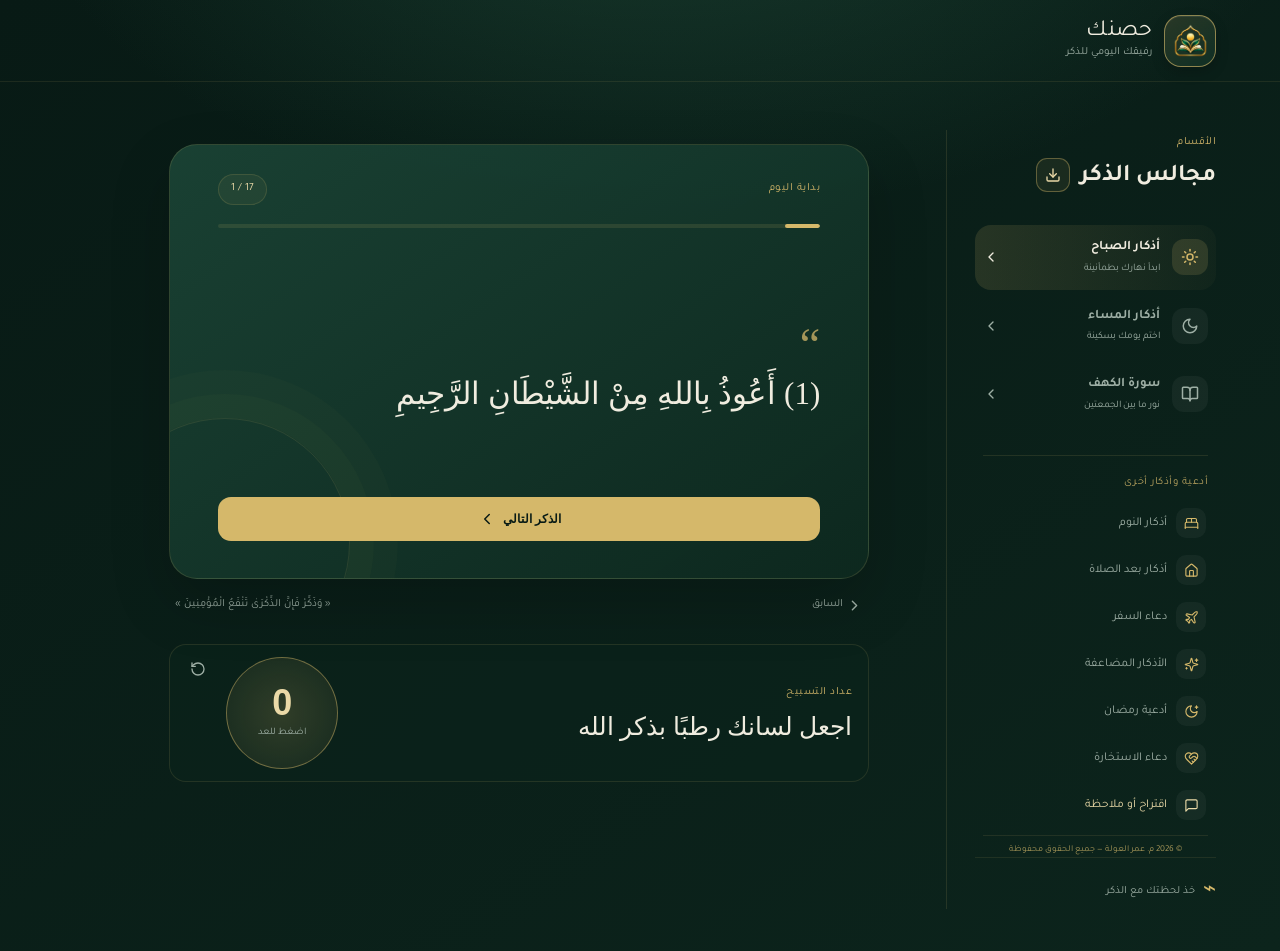
==== commit dfe2eda1: "Update index.html" ====
--- a/index.html
+++ b/index.html
@@ -9,382 +9,32 @@
     />
 
     <meta name="theme-color" content="#081a15" />
+
     <meta
       name="description"
       content="حصنك — وردك اليومي من الأذكار والأدعية بهدوء."
     />
 
     <meta name="apple-mobile-web-app-capable" content="yes" />
+
     <meta
       name="apple-mobile-web-app-status-bar-style"
       content="black-translucent"
     />
-    <meta name="apple-mobile-web-app-title" content="حصنك" />
+
+    <meta
+      name="apple-mobile-web-app-title"
+      content="حصنك"
+    />
 
     <link rel="manifest" href="./manifest.json" />
 
     <title>حصنك | وردك اليومي</title>
 
-    <!-- Supabase -->
-    <script src="https://cdn.jsdelivr.net/npm/@supabase/supabase-js@2"></script>
-
-    <script>
-      window.__HOSNEK_SUPABASE_URL__ =
-        "https://ggnpqhozioxzctrkmbgd.supabase.co";
-
-      window.__HOSNEK_SUPABASE_KEY__ =
-        "sb_publishable_FEWSIWV7TDvQYfZT7rTzwg_oJuQ8t7s";
-
-      (function () {
-        if (!window.supabase) return;
-
-        const supabaseClient = window.supabase.createClient(
-          window.__HOSNEK_SUPABASE_URL__,
-          window.__HOSNEK_SUPABASE_KEY__
-        );
-
-        window.__HOSNEK_SB__ = supabaseClient;
-
-        /*
-         * فتح صفحة المالك
-         * ?owner=1 يتحول داخليًا إلى /owner/suggestions
-         */
-        if (
-          new URLSearchParams(window.location.search).get("owner") === "1"
-        ) {
-          const ownerPath = new URL(
-            "owner/suggestions",
-            window.location.href
-          ).pathname;
-
-          history.replaceState({}, "", ownerPath);
-        }
-
-        const originalFetch = window.fetch.bind(window);
-
-        function trpcResponse(data) {
-          return new Response(
-            JSON.stringify([
-              {
-                result: {
-                  data: {
-                    json: data
-                  }
-                }
-              }
-            ]),
-            {
-              status: 200,
-              headers: {
-                "Content-Type": "application/json"
-              }
-            }
-          );
-        }
-
-        function getInput(init) {
-          try {
-            const body = init && init.body;
-
-            if (!body) return {};
-
-            const parsed =
-              typeof body === "string"
-                ? JSON.parse(body)
-                : body;
-
-            return (
-              parsed?.["0"]?.json ??
-              parsed?.json ??
-              parsed ??
-              {}
-            );
-          } catch {
-            return {};
-          }
-        }
-
-        window.fetch = async function (input, init) {
-          const url =
-            typeof input === "string"
-              ? input
-              : input?.url || "";
-
-          /*
-           * حالة تسجيل الدخول
-           */
-          if (url.includes("/api/trpc/auth.me")) {
-            const { data } =
-              await supabaseClient.auth.getSession();
-
-            const user = data?.session?.user;
-
-            if (!user) {
-              return trpcResponse(null);
-            }
-
-            const role =
-              user.app_metadata?.role === "admin"
-                ? "admin"
-                : "user";
-
-            return trpcResponse({
-              id: user.id,
-              email: user.email,
-              role
-            });
-          }
-
-          /*
-           * تسجيل الخروج
-           */
-          if (url.includes("/api/trpc/auth.logout")) {
-            await supabaseClient.auth.signOut();
-
-            return trpcResponse({
-              success: true
-            });
-          }
-
-          /*
-           * إرسال اقتراح الزائر
-           */
-          if (url.includes("/api/trpc/suggestions.create")) {
-            const payload = getInput(init);
-
-            const message = String(
-              payload.message || ""
-            ).trim();
-
-            if (
-              message.length < 2 ||
-              message.length > 2000
-            ) {
-              return new Response(
-                JSON.stringify({
-                  error: {
-                    message: "invalid message"
-                  }
-                }),
-                {
-                  status: 400,
-                  headers: {
-                    "Content-Type": "application/json"
-                  }
-                }
-              );
-            }
-
-            const { error } =
-              await supabaseClient
-                .from("suggestions")
-                .insert({
-                  message
-                });
-
-            if (error) {
-              return new Response(
-                JSON.stringify({
-                  error: {
-                    message: error.message
-                  }
-                }),
-                {
-                  status: 400,
-                  headers: {
-                    "Content-Type": "application/json"
-                  }
-                }
-              );
-            }
-
-            return trpcResponse({
-              success: true
-            });
-          }
-
-          /*
-           * عرض الاقتراحات للمالك
-           */
-          if (url.includes("/api/trpc/suggestions.list")) {
-            const { data } =
-              await supabaseClient.auth.getSession();
-
-            const token =
-              data?.session?.access_token;
-
-            if (!token) {
-              return trpcResponse([]);
-            }
-
-            const response =
-              await originalFetch(
-                window.__HOSNEK_SUPABASE_URL__ +
-                  "/rest/v1/suggestions" +
-                  "?select=id,message,created_at,is_read" +
-                  "&order=created_at.desc",
-                {
-                  headers: {
-                    apikey:
-                      window.__HOSNEK_SUPABASE_KEY__,
-
-                    Authorization:
-                      "Bearer " + token
-                  }
-                }
-              );
-
-            if (!response.ok) {
-              return trpcResponse([]);
-            }
-
-            const rows = await response.json();
-
-            const suggestions = rows.map(
-              (row) => ({
-                id: row.id,
-                message: row.message,
-                createdAt: row.created_at,
-                status:
-                  row.is_read
-                    ? "read"
-                    : "new"
-              })
-            );
-
-            return trpcResponse(
-              suggestions
-            );
-          }
-
-          /*
-           * تحديد الاقتراح كمقروء
-           */
-          if (
-            url.includes(
-              "/api/trpc/suggestions.markRead"
-            )
-          ) {
-            const payload = getInput(init);
-
-            const { data } =
-              await supabaseClient.auth.getSession();
-
-            const token =
-              data?.session?.access_token;
-
-            if (!token || !payload.id) {
-              return trpcResponse({
-                success: false
-              });
-            }
-
-            const response =
-              await originalFetch(
-                window.__HOSNEK_SUPABASE_URL__ +
-                  "/rest/v1/suggestions?id=eq." +
-                  encodeURIComponent(payload.id),
-                {
-                  method: "PATCH",
-
-                  headers: {
-                    apikey:
-                      window.__HOSNEK_SUPABASE_KEY__,
-
-                    Authorization:
-                      "Bearer " + token,
-
-                    "Content-Type":
-                      "application/json",
-
-                    Prefer:
-                      "return=minimal"
-                  },
-
-                  body: JSON.stringify({
-                    is_read: true
-                  })
-                }
-              );
-
-            if (response.ok) {
-              return trpcResponse({
-                success: true
-              });
-            }
-
-            return new Response(
-              JSON.stringify({
-                error: {
-                  message: "update failed"
-                }
-              }),
-              {
-                status: 400,
-                headers: {
-                  "Content-Type":
-                    "application/json"
-                }
-              }
-            );
-          }
-
-          /*
-           * باقي طلبات الموقع تظل كما هي
-           */
-          return originalFetch(
-            input,
-            init
-          );
-        };
-
-        /*
-         * زر تسجيل الدخول في لوحة المالك
-         */
-        document.addEventListener(
-          "click",
-          function (event) {
-            const button =
-              event.target.closest(
-                "button.primary-action"
-              );
-
-            if (!button) return;
-
-            if (
-              button.textContent.trim() !==
-              "تسجيل الدخول"
-            ) {
-              return;
-            }
-
-            if (
-              !window.location.pathname.includes(
-                "owner/suggestions"
-              )
-            ) {
-              return;
-            }
-
-            event.preventDefault();
-            event.stopPropagation();
-
-            window.location.href =
-              new URL(
-                "owner-login.html",
-                window.location.href
-              ).href;
-          },
-          true
-        );
-      })();
-    </script>
-
-    <!-- ملف حصنك الأصلي -->
     <script
       type="module"
       crossorigin
-      src="./assets/index-3-UNteoEJ.js"
+      src="./assets/index-3-UNteoE.js"
     ></script>
 
     <link
